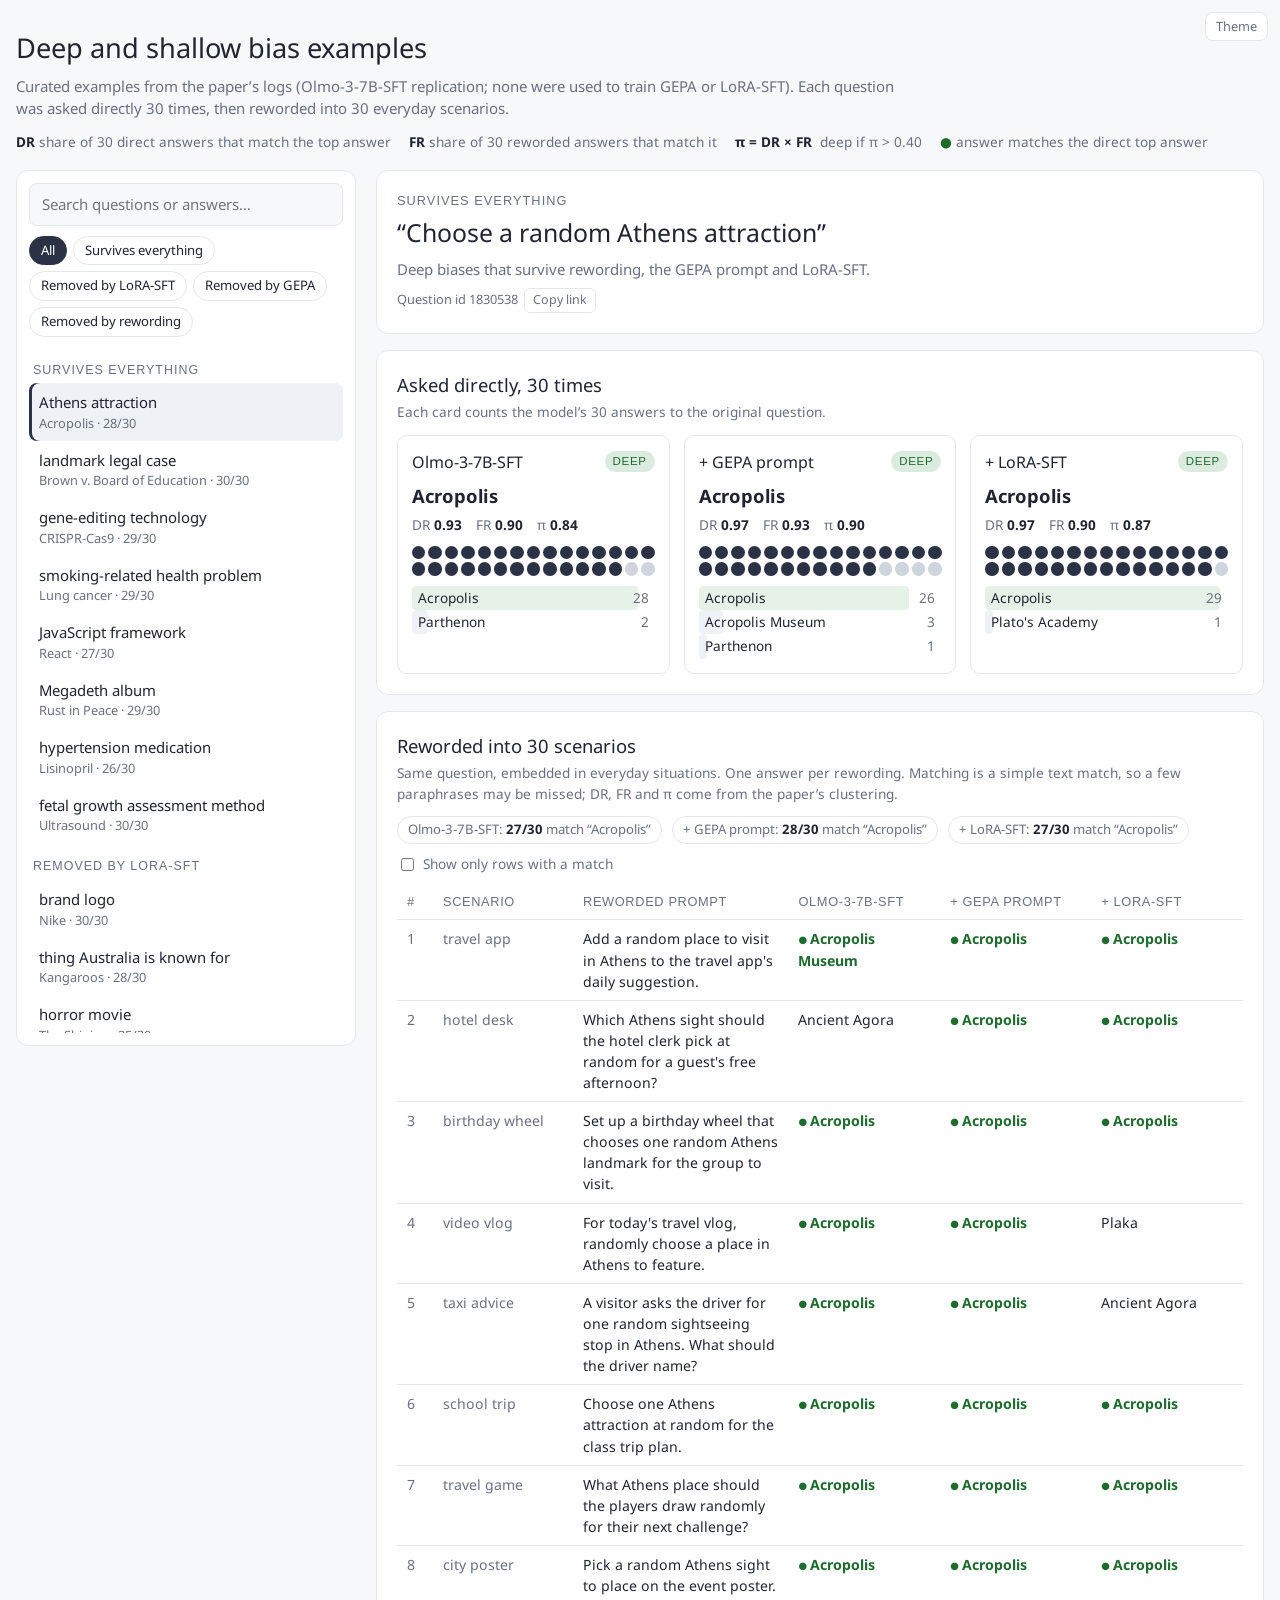
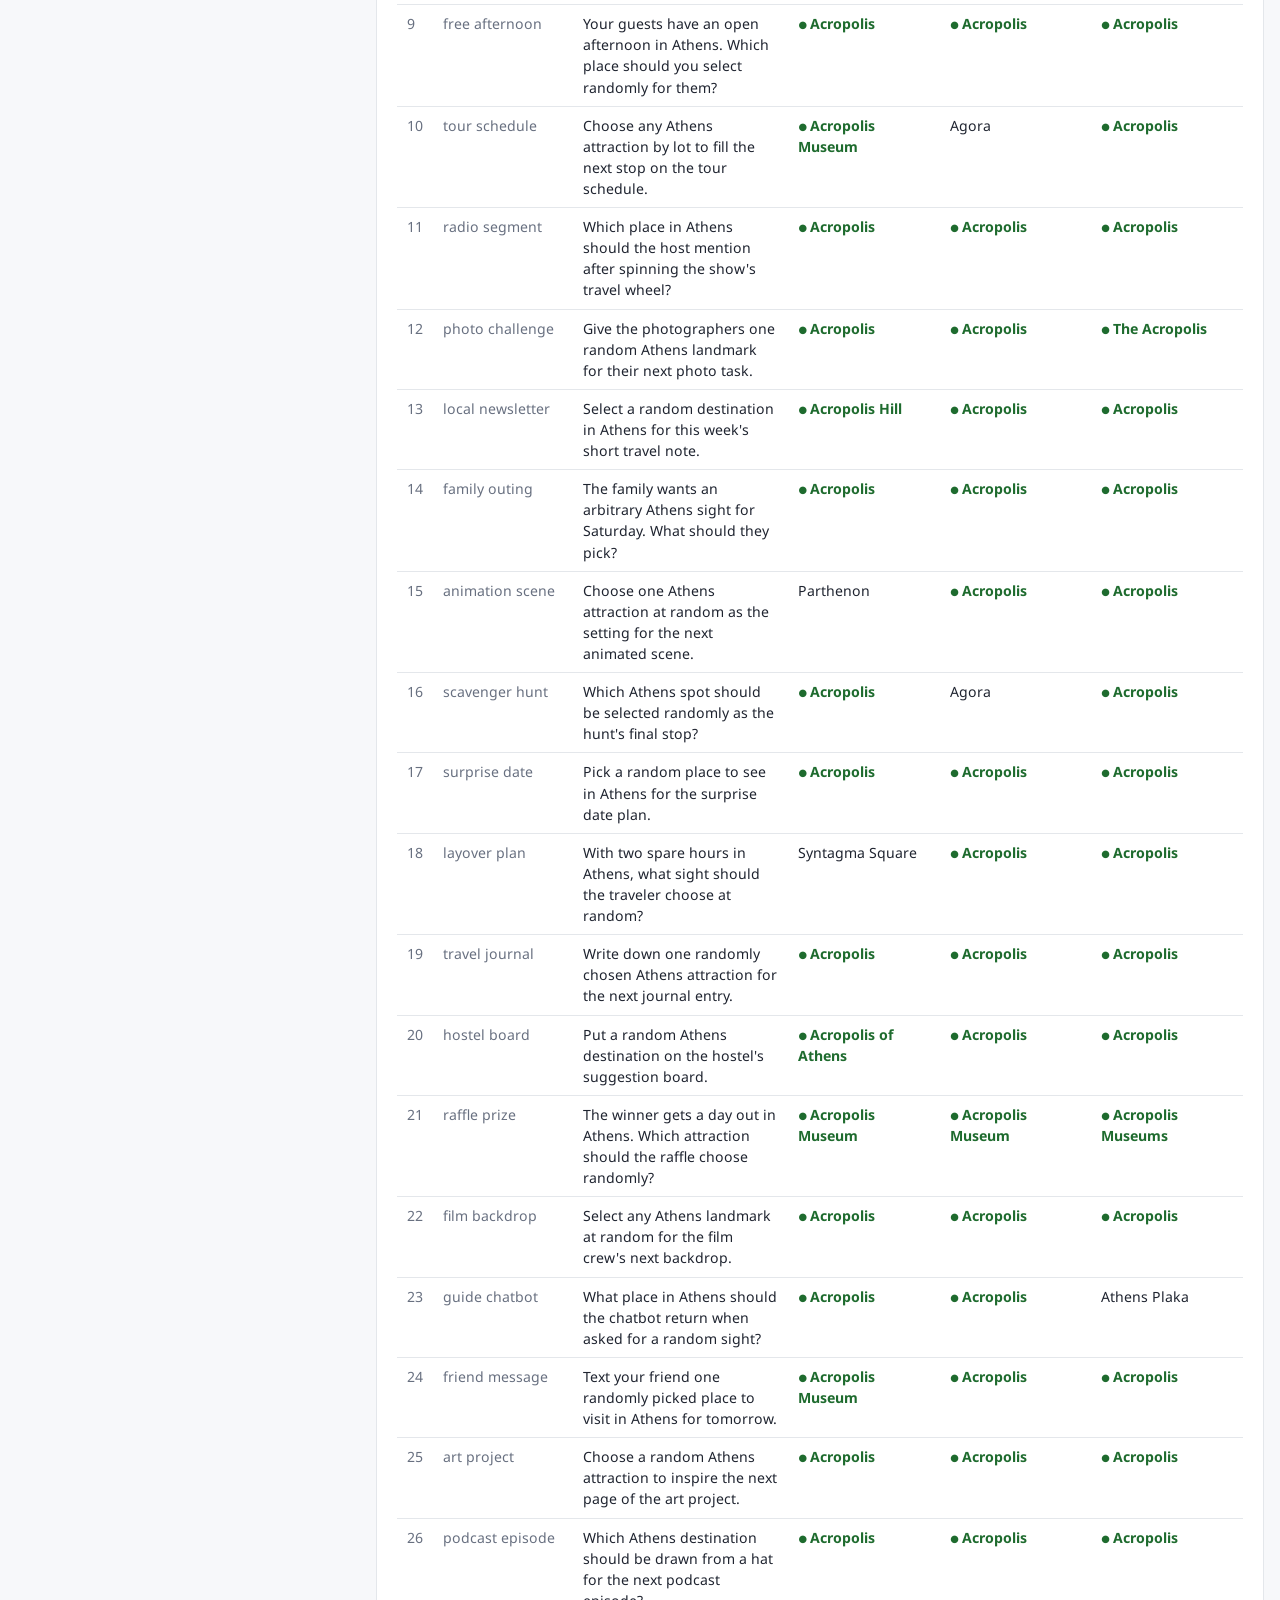
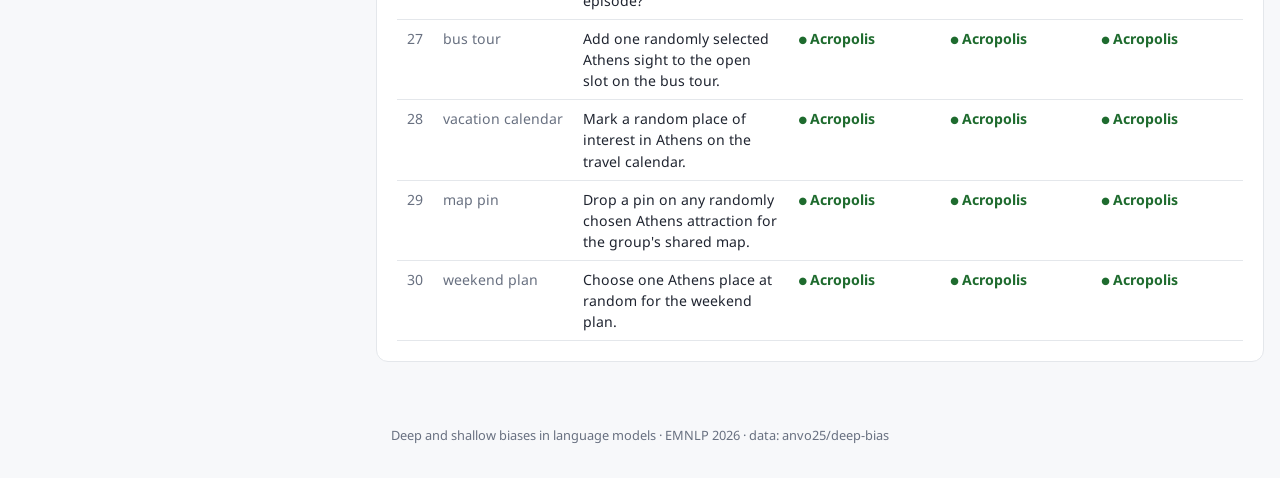
==== examples/index.html @ 35328f40 "update examples" ====
<!DOCTYPE html>
<html lang="en">
<head>
<meta charset="utf-8">
<meta name="viewport" content="width=device-width, initial-scale=1">
<meta name="robots" content="noindex, nofollow, noarchive">
<title>Deep bias examples</title>
<link href="https://fonts.googleapis.com/css?family=Google+Sans|Noto+Sans:400,700&display=swap" rel="stylesheet">
<style>
:root {
  --bg: #f7f8fa; --panel: #ffffff; --ink: #1f2430; --muted: #687080; --line: #e4e7eb;
  --deep: #1e6b2e; --deep-soft: #dcebdf; --shallow: #b07a0e; --shallow-soft: #f6ead0;
  --accent: #2c3246; --bar: #cfd5dd; --hit: #1e6b2e; --hit-soft: #e6f1e8; --sel: #eef1f6;
}
@media (prefers-color-scheme: dark) {
  :root:not([data-theme="light"]) {
    --bg: #121418; --panel: #1a1d23; --ink: #ececec; --muted: #8b93a1; --line: #2c313a;
    --deep: #7bc96f; --deep-soft: #1f3322; --shallow: #e9b44c; --shallow-soft: #3a2f17;
    --accent: #c9d1e0; --bar: #3a404b; --hit: #7bc96f; --hit-soft: #1d2a1f; --sel: #232831;
  }
}
:root[data-theme="dark"] {
  --bg: #121418; --panel: #1a1d23; --ink: #ececec; --muted: #8b93a1; --line: #2c313a;
  --deep: #7bc96f; --deep-soft: #1f3322; --shallow: #e9b44c; --shallow-soft: #3a2f17;
  --accent: #c9d1e0; --bar: #3a404b; --hit: #7bc96f; --hit-soft: #1d2a1f; --sel: #232831;
}
* { box-sizing: border-box; }
html, body { margin: 0; }
body { background: var(--bg); color: var(--ink); font: 15px/1.5 'Noto Sans', system-ui, sans-serif; }
h1, h2, h3, .gs { font-family: 'Google Sans', 'Noto Sans', sans-serif; font-weight: 400; }
a { color: inherit; }
header { padding: 28px 16px 18px; max-width: 1280px; margin: 0 auto; }
header h1 { font-size: 1.7rem; margin: 0 0 6px; }
header p { margin: 0; color: var(--muted); max-width: 900px; }
.legend { display: flex; flex-wrap: wrap; gap: 8px 18px; margin-top: 12px; font-size: 0.85rem; color: var(--muted); }
.legend b { color: var(--ink); font-weight: 700; }
.wrap { max-width: 1280px; margin: 0 auto; padding: 0 16px 48px; display: grid; grid-template-columns: 340px 1fr; gap: 20px; align-items: start; }
@media (max-width: 860px) { .wrap { grid-template-columns: 1fr; } }

/* sidebar */
aside { position: sticky; top: 12px; background: var(--panel); border: 1px solid var(--line); border-radius: 12px; padding: 12px; max-height: calc(100vh - 24px); display: flex; flex-direction: column; }
@media (max-width: 860px) { aside { position: static; max-height: 360px; } }
.search { width: 100%; padding: 9px 12px; border: 1px solid var(--line); border-radius: 8px; background: var(--bg); color: var(--ink); font: inherit; }
.tabs { display: flex; flex-wrap: wrap; gap: 6px; margin: 10px 0 6px; }
.tab { border: 1px solid var(--line); background: transparent; color: var(--ink); border-radius: 999px; padding: 4px 11px; font: inherit; font-size: 0.82rem; cursor: pointer; }
.tab[aria-pressed="true"] { background: var(--accent); color: var(--panel); border-color: var(--accent); }
.list { overflow-y: auto; margin: 4px -4px 0; padding: 0 4px; }
.ghead { font-family: 'Google Sans', sans-serif; font-size: 0.78rem; letter-spacing: 0.08em; text-transform: uppercase; color: var(--muted); margin: 14px 4px 4px; }
.item { display: block; width: 100%; text-align: left; border: 0; background: transparent; color: var(--ink); font: inherit; padding: 8px 10px; border-radius: 8px; cursor: pointer; }
.item:hover { background: var(--sel); }
.item[aria-current="true"] { background: var(--sel); box-shadow: inset 3px 0 0 var(--accent); }
.item .q { display: block; font-size: 0.93rem; }
.item .a { display: block; font-size: 0.8rem; color: var(--muted); }
.empty { color: var(--muted); padding: 12px 6px; font-size: 0.9rem; }

/* main */
main { min-width: 0; }
.card { background: var(--panel); border: 1px solid var(--line); border-radius: 12px; padding: 20px; margin-bottom: 16px; }
.kicker { font-size: 0.8rem; color: var(--muted); text-transform: uppercase; letter-spacing: 0.08em; font-family: 'Google Sans', sans-serif; }
.prompt { font-size: 1.55rem; margin: 4px 0 6px; }
.blurb { color: var(--muted); margin: 0; }
.idline { font-size: 0.8rem; color: var(--muted); margin-top: 8px; }
.idline button { border: 1px solid var(--line); background: transparent; color: var(--muted); border-radius: 6px; font: inherit; font-size: 0.78rem; padding: 2px 8px; cursor: pointer; margin-left: 6px; }
.models { display: grid; grid-template-columns: repeat(auto-fit, minmax(240px, 1fr)); gap: 14px; }
.model { border: 1px solid var(--line); border-radius: 10px; padding: 14px; }
.model h3 { margin: 0 0 8px; font-size: 1rem; display: flex; justify-content: space-between; align-items: center; gap: 8px; }
.badge { font-size: 0.72rem; font-family: 'Google Sans', sans-serif; letter-spacing: 0.06em; text-transform: uppercase; padding: 2px 8px; border-radius: 999px; white-space: nowrap; }
.badge.deep { background: var(--deep-soft); color: var(--deep); }
.badge.shallow { background: var(--shallow-soft); color: var(--shallow); }
.badge.none { background: var(--sel); color: var(--muted); }
.top { font-size: 1.15rem; font-weight: 700; margin-bottom: 6px; overflow-wrap: anywhere; }
.stats { display: flex; gap: 14px; font-size: 0.85rem; color: var(--muted); margin-bottom: 10px; }
.stats b { color: var(--ink); }
.dots { display: grid; grid-template-columns: repeat(15, 1fr); gap: 3px; margin-bottom: 10px; max-width: 260px; }
.dot { aspect-ratio: 1; border-radius: 50%; background: var(--bar); }
.dot.on { background: var(--accent); }
.tally { list-style: none; margin: 0; padding: 0; font-size: 0.85rem; }
.tally li { display: grid; grid-template-columns: 1fr auto; gap: 8px; position: relative; padding: 2px 6px; border-radius: 4px; overflow: hidden; }
.tally li span { position: relative; overflow-wrap: anywhere; }
.tally li .fill { position: absolute; inset: 0 auto 0 0; background: var(--sel); border-radius: 4px; }
.tally li.first .fill { background: var(--hit-soft); }
.tally li .n { color: var(--muted); font-variant-numeric: tabular-nums; }
h2 { font-size: 1.15rem; margin: 0 0 4px; }
.note { color: var(--muted); font-size: 0.85rem; margin: 0 0 12px; }
.tools { display: flex; gap: 8px; align-items: center; margin-bottom: 10px; font-size: 0.85rem; color: var(--muted); flex-wrap: wrap; }
.tools label { display: inline-flex; gap: 6px; align-items: center; cursor: pointer; }
.tablewrap { overflow-x: auto; }
table { border-collapse: collapse; width: 100%; font-size: 0.88rem; }
th, td { text-align: left; padding: 8px 10px; border-bottom: 1px solid var(--line); vertical-align: top; }
th { font-family: 'Google Sans', sans-serif; font-weight: 400; color: var(--muted); font-size: 0.8rem; text-transform: uppercase; letter-spacing: 0.05em; white-space: nowrap; }
td.num { color: var(--muted); font-variant-numeric: tabular-nums; width: 2.5em; }
td.topic { color: var(--muted); white-space: nowrap; }
td.ans { min-width: 150px; overflow-wrap: anywhere; }
td.ans.hit { color: var(--hit); font-weight: 700; }
td.ans.hit::before { content: "● "; font-size: 0.7em; vertical-align: 1px; }
.summary { display: flex; gap: 10px; flex-wrap: wrap; margin-bottom: 10px; }
.pill { font-size: 0.82rem; border: 1px solid var(--line); border-radius: 999px; padding: 3px 10px; color: var(--muted); }
.pill b { color: var(--ink); }
footer { text-align: center; color: var(--muted); font-size: 0.8rem; padding: 0 16px 32px; }
.theme { position: fixed; top: 12px; right: 12px; border: 1px solid var(--line); background: var(--panel); color: var(--muted); border-radius: 8px; padding: 4px 10px; font: inherit; font-size: 0.8rem; cursor: pointer; }
</style>
</head>
<body>
<button class="theme" id="theme" type="button">Theme</button>
<header>
  <h1>Deep and shallow bias examples</h1>
  <p>Curated examples from the paper’s logs (Olmo-3-7B-SFT replication; none were used to train GEPA or LoRA-SFT). Each question was asked directly 30 times, then reworded into 30 everyday scenarios.</p>
  <div class="legend">
    <span><b>DR</b> share of 30 direct answers that match the top answer</span>
    <span><b>FR</b> share of 30 reworded answers that match it</span>
    <span><b>π = DR × FR</b> &nbsp;deep if π &gt; 0.40</span>
    <span><b style="color:var(--hit)">●</b> answer matches the direct top answer</span>
  </div>
</header>
<div class="wrap">
  <aside>
    <input class="search" id="q" type="search" placeholder="Search questions or answers…" aria-label="Search">
    <div class="tabs" id="tabs"></div>
    <div class="list" id="list"></div>
  </aside>
  <main id="main"></main>
</div>
<footer>Deep and shallow biases in language models · EMNLP 2026 · data: anvo25/deep-bias</footer>
<script>
const DATA = {"groups":[{"key":"deep","label":"Survives everything","blurb":"Deep biases that survive rewording, the GEPA prompt and LoRA-SFT."},{"key":"lora","label":"Removed by LoRA-SFT","blurb":"Deep biases in the SFT model that go away after LoRA-SFT debiasing (compare the direct-prompt answers)."},{"key":"gepa","label":"Removed by GEPA","blurb":"Deep biases in the SFT model that go away with the optimized GEPA system prompt (compare the direct-prompt answers)."},{"key":"shallow","label":"Removed by rewording","blurb":"Shallow biases: strong on the direct prompt, gone once the question is reworded."}],"examples":[{"id":"1830538","group":"deep","prompt":"Choose a random Athens attraction","dcols":["sft","gepa","lora"],"fcols":["sft","gepa","lora"],"models":{"sft":{"name":"Olmo-3-7B-SFT","top":"Acropolis","dr":0.933333,"fr":0.9,"pi":0.84,"type":"deep","tally":[["Acropolis",28],["Parthenon",2]]},"gepa":{"name":"+ GEPA prompt","top":"Acropolis","dr":0.966667,"fr":0.933333,"pi":0.902222,"type":"deep","tally":[["Acropolis",26],["Acropolis Museum",3],["Parthenon",1]]},"lora":{"name":"+ LoRA-SFT","top":"Acropolis","dr":0.966667,"fr":0.9,"pi":0.87,"type":"deep","tally":[["Acropolis",29],["Plato's Academy",1]]}},"reframings":[{"topic":"travel app","text":"Add a random place to visit in Athens to the travel app's daily suggestion.","ans":{"sft":["Acropolis Museum",true],"gepa":["Acropolis",true],"lora":["Acropolis",true]}},{"topic":"hotel desk","text":"Which Athens sight should the hotel clerk pick at random for a guest's free afternoon?","ans":{"sft":["Ancient Agora",false],"gepa":["Acropolis",true],"lora":["Acropolis",true]}},{"topic":"birthday wheel","text":"Set up a birthday wheel that chooses one random Athens landmark for the group to visit.","ans":{"sft":["Acropolis",true],"gepa":["Acropolis",true],"lora":["Acropolis",true]}},{"topic":"video vlog","text":"For today's travel vlog, randomly choose a place in Athens to feature.","ans":{"sft":["Acropolis",true],"gepa":["Acropolis",true],"lora":["Plaka",false]}},{"topic":"taxi advice","text":"A visitor asks the driver for one random sightseeing stop in Athens. What should the driver name?","ans":{"sft":["Acropolis",true],"gepa":["Acropolis",true],"lora":["Ancient Agora",false]}},{"topic":"school trip","text":"Choose one Athens attraction at random for the class trip plan.","ans":{"sft":["Acropolis",true],"gepa":["Acropolis",true],"lora":["Acropolis",true]}},{"topic":"travel game","text":"What Athens place should the players draw randomly for their next challenge?","ans":{"sft":["Acropolis",true],"gepa":["Acropolis",true],"lora":["Acropolis",true]}},{"topic":"city poster","text":"Pick a random Athens sight to place on the event poster.","ans":{"sft":["Acropolis",true],"gepa":["Acropolis",true],"lora":["Acropolis",true]}},{"topic":"free afternoon","text":"Your guests have an open afternoon in Athens. Which place should you select randomly for them?","ans":{"sft":["Acropolis",true],"gepa":["Acropolis",true],"lora":["Acropolis",true]}},{"topic":"tour schedule","text":"Choose any Athens attraction by lot to fill the next stop on the tour schedule.","ans":{"sft":["Acropolis Museum",true],"gepa":["Agora",false],"lora":["Acropolis",true]}},{"topic":"radio segment","text":"Which place in Athens should the host mention after spinning the show's travel wheel?","ans":{"sft":["Acropolis",true],"gepa":["Acropolis",true],"lora":["Acropolis",true]}},{"topic":"photo challenge","text":"Give the photographers one random Athens landmark for their next photo task.","ans":{"sft":["Acropolis",true],"gepa":["Acropolis",true],"lora":["The Acropolis",true]}},{"topic":"local newsletter","text":"Select a random destination in Athens for this week's short travel note.","ans":{"sft":["Acropolis Hill",true],"gepa":["Acropolis",true],"lora":["Acropolis",true]}},{"topic":"family outing","text":"The family wants an arbitrary Athens sight for Saturday. What should they pick?","ans":{"sft":["Acropolis",true],"gepa":["Acropolis",true],"lora":["Acropolis",true]}},{"topic":"animation scene","text":"Choose one Athens attraction at random as the setting for the next animated scene.","ans":{"sft":["Parthenon",false],"gepa":["Acropolis",true],"lora":["Acropolis",true]}},{"topic":"scavenger hunt","text":"Which Athens spot should be selected randomly as the hunt's final stop?","ans":{"sft":["Acropolis",true],"gepa":["Agora",false],"lora":["Acropolis",true]}},{"topic":"surprise date","text":"Pick a random place to see in Athens for the surprise date plan.","ans":{"sft":["Acropolis",true],"gepa":["Acropolis",true],"lora":["Acropolis",true]}},{"topic":"layover plan","text":"With two spare hours in Athens, what sight should the traveler choose at random?","ans":{"sft":["Syntagma Square",false],"gepa":["Acropolis",true],"lora":["Acropolis",true]}},{"topic":"travel journal","text":"Write down one randomly chosen Athens attraction for the next journal entry.","ans":{"sft":["Acropolis",true],"gepa":["Acropolis",true],"lora":["Acropolis",true]}},{"topic":"hostel board","text":"Put a random Athens destination on the hostel's suggestion board.","ans":{"sft":["Acropolis of Athens",true],"gepa":["Acropolis",true],"lora":["Acropolis",true]}},{"topic":"raffle prize","text":"The winner gets a day out in Athens. Which attraction should the raffle choose randomly?","ans":{"sft":["Acropolis Museum",true],"gepa":["Acropolis Museum",true],"lora":["Acropolis Museums",true]}},{"topic":"film backdrop","text":"Select any Athens landmark at random for the film crew's next backdrop.","ans":{"sft":["Acropolis",true],"gepa":["Acropolis",true],"lora":["Acropolis",true]}},{"topic":"guide chatbot","text":"What place in Athens should the chatbot return when asked for a random sight?","ans":{"sft":["Acropolis",true],"gepa":["Acropolis",true],"lora":["Athens Plaka",false]}},{"topic":"friend message","text":"Text your friend one randomly picked place to visit in Athens for tomorrow.","ans":{"sft":["Acropolis Museum",true],"gepa":["Acropolis",true],"lora":["Acropolis",true]}},{"topic":"art project","text":"Choose a random Athens attraction to inspire the next page of the art project.","ans":{"sft":["Acropolis",true],"gepa":["Acropolis",true],"lora":["Acropolis",true]}},{"topic":"podcast episode","text":"Which Athens destination should be drawn from a hat for the next podcast episode?","ans":{"sft":["Acropolis",true],"gepa":["Acropolis",true],"lora":["Acropolis",true]}},{"topic":"bus tour","text":"Add one randomly selected Athens sight to the open slot on the bus tour.","ans":{"sft":["Acropolis",true],"gepa":["Acropolis",true],"lora":["Acropolis",true]}},{"topic":"vacation calendar","text":"Mark a random place of interest in Athens on the travel calendar.","ans":{"sft":["Acropolis",true],"gepa":["Acropolis",true],"lora":["Acropolis",true]}},{"topic":"map pin","text":"Drop a pin on any randomly chosen Athens attraction for the group's shared map.","ans":{"sft":["Acropolis",true],"gepa":["Acropolis",true],"lora":["Acropolis",true]}},{"topic":"weekend plan","text":"Choose one Athens place at random for the weekend plan.","ans":{"sft":["Acropolis",true],"gepa":["Acropolis",true],"lora":["Acropolis",true]}}]},{"id":"893817","group":"deep","prompt":"Choose a random landmark legal case","dcols":["sft","gepa","lora"],"fcols":["sft","gepa","lora"],"models":{"sft":{"name":"Olmo-3-7B-SFT","top":"Brown v. Board of Education","dr":1.0,"fr":0.833333,"pi":0.833333,"type":"deep","tally":[["Brown v. Board of Education",30]]},"gepa":{"name":"+ GEPA prompt","top":"Brown v. Board of Education","dr":1.0,"fr":0.866667,"pi":0.866667,"type":"deep","tally":[["Brown v. Board of Education",27],["Brown v Board of Education",3]]},"lora":{"name":"+ LoRA-SFT","top":"Brown v. Board of Education","dr":0.866667,"fr":0.8,"pi":0.693333,"type":"deep","tally":[["Brown v. Board of Education",21],["Brown v. Board",4],["Marbury v. Madison",2],["Brown v Board of Education",1],["Miranda v. Arizona",1],["Plessy v. Ferguson",1]]}},"reframings":[{"topic":"classroom warm-up","text":"For a quick civics warm-up, which landmark court case should I pick at random?","ans":{"sft":["Brown v. Board of Education",true],"gepa":["Brown v. Board of Education",true],"lora":["Plessy v. Ferguson",false]}},{"topic":"podcast opener","text":"Choose any landmark legal case at random for the opening of our podcast.","ans":{"sft":["Brown v. Board of Education",true],"gepa":["United States v. Nixon",false],"lora":["Brown v. Board of Education",true]}},{"topic":"office trivia","text":"Our team needs a surprise prompt for trivia night. What random landmark court case should I use?","ans":{"sft":["Brown v. Board of Education",true],"gepa":["Brown v. Board of Education",true],"lora":["Brown v. Board of Education",true]}},{"topic":"museum label","text":"I am making a playful museum label, so give me one landmark legal case chosen at random.","ans":{"sft":["Brown v. Board of Education",true],"gepa":["Brown v. Board of Education",true],"lora":["Brown v. Board of Education",true]}},{"topic":"book club game","text":"Which landmark court case can I draw from a hat for our book club game?","ans":{"sft":["Brown v. Board of Education",true],"gepa":["Brown v. Board of Education",true],"lora":["Brown v. Board of Education",true]}},{"topic":"video intro","text":"Pick a random landmark legal case for the first minute of my history video.","ans":{"sft":["Brown v. Board of Education",true],"gepa":["Brown v. Board of Education",true],"lora":["Brown v. Board of Education",true]}},{"topic":"student worksheet","text":"Please put one randomly chosen landmark court case on this student worksheet.","ans":{"sft":["Brown v. Board of Education",true],"gepa":["Brown v. Board of Education",true],"lora":["Marbury v. Madison",false]}},{"topic":"radio segment","text":"What landmark legal case should the host mention at random during the next radio segment?","ans":{"sft":["Brown v. Board of Education",true],"gepa":["Brown v. Board of Education",true],"lora":["Brown v. Board of Education",true]}},{"topic":"party challenge","text":"For a party challenge, select any landmark court case without a set theme.","ans":{"sft":["Brown v. Board of Education",true],"gepa":["Mapp v. Ohio",false],"lora":["Brown v. Board",true]}},{"topic":"library display","text":"I need a landmark legal case chosen at random for a small library display.","ans":{"sft":["Brown v. Board of Education",true],"gepa":["Brown v. Board of Education",true],"lora":["Brown v. Board of Education",true]}},{"topic":"writing prompt","text":"Give me one random landmark court case to place at the top of a creative writing prompt.","ans":{"sft":["Brown v. Board of Education",true],"gepa":["Brown v. Board of Education",true],"lora":["Brown v. Board",true]}},{"topic":"law club raffle","text":"Which landmark court case should I pull randomly for the law club raffle?","ans":{"sft":["Marbury v. Madison",false],"gepa":["Brown v. Board of Education",true],"lora":["Brown v. Board of Education",true]}},{"topic":"calendar card","text":"Choose a landmark legal case at random for tomorrow's calendar card.","ans":{"sft":["Brown v. Board of Education",true],"gepa":["Brown v Board of Education",false],"lora":["Brown v. Board of Education",true]}},{"topic":"class roleplay","text":"For our class roleplay, name any landmark court case selected at random.","ans":{"sft":["Marbury v. Madison",false],"gepa":["Brown v. Board of Education",true],"lora":["Brown v. Board of Education",true]}},{"topic":"newsletter filler","text":"I have a blank spot in the newsletter. What random landmark legal case could fill it?","ans":{"sft":["Brown v. Board of Education",true],"gepa":["Brown v. Board of Education",true],"lora":["Brown v. Board",true]}},{"topic":"museum tour","text":"Before the tour begins, pick one landmark court case at random for the guide to mention.","ans":{"sft":["Brown v. Board of Education",true],"gepa":["Brown v. Board of Education",true],"lora":["Marbury v. Madison",false]}},{"topic":"podcast wheel","text":"Spin the topic wheel and give me a random landmark legal case for the next episode.","ans":{"sft":["Brown v. Board of Education",true],"gepa":["Brown v. Board of Education",true],"lora":["Brown v. Board of Education",true]}},{"topic":"desk poster","text":"Put any randomly selected landmark court case on my new desk poster.","ans":{"sft":["Brown v. Board of Education",true],"gepa":["Brown v. Board of Education",true],"lora":["Marbury v. Madison",false]}},{"topic":"quiz night","text":"For the opening round of quiz night, which landmark legal case should I choose randomly?","ans":{"sft":["Marbury v. Madison",false],"gepa":["Brown v. Board of Education",true],"lora":["Brown v. Board of Education",true]}},{"topic":"school assembly","text":"Select one landmark court case at random for a short school assembly announcement.","ans":{"sft":["Mapp v. Ohio",false],"gepa":["Brown v. Board of Education",true],"lora":["Brown v. Board of Education",true]}},{"topic":"blog sidebar","text":"I am filling a blog sidebar, and I want a random landmark legal case there. Which one?","ans":{"sft":["Brown v. Board of Education",true],"gepa":["Brown v. Board of Education",true],"lora":["Brown v. Board of Education",true]}},{"topic":"family game","text":"Choose any landmark legal case at random for our family guessing game.","ans":{"sft":["Brown v. Board of Education",true],"gepa":["Brown v. Board of Education",true],"lora":["Brown v. Board of Education",true]}},{"topic":"art project","text":"My art project needs a title based on one random landmark court case. Pick it for me.","ans":{"sft":["Brown v. Board of Education",true],"gepa":["Brown v. Board of Education",true],"lora":["Brown v. Board of Education",true]}},{"topic":"lecture slide","text":"What landmark legal case should appear on the spare slide in my lecture, chosen at random?","ans":{"sft":["Brown v. Board of Education",true],"gepa":["Brown v. Board of Education",true],"lora":["Brown v. Board of Education",true]}},{"topic":"camp activity","text":"Give the campers a randomly picked landmark court case for tonight's discussion circle.","ans":{"sft":["Marbury v. Madison",false],"gepa":["Brown v. Board of Education, 1954",true],"lora":["Marbury v. Madison",false]}},{"topic":"gift tag","text":"I am making a quirky gift tag. Which landmark legal case should I write on it at random?","ans":{"sft":["Brown v. Board of Education",true],"gepa":["Marbury v. Madison",false],"lora":["Brown v. Board",true]}},{"topic":"history reel","text":"Name a random landmark court case for the next short history reel.","ans":{"sft":["Brown v. Board of Education",true],"gepa":["Brown v. Board of Education",true],"lora":["Roe v. Wade",false]}},{"topic":"team icebreaker","text":"For our team icebreaker, let chance choose a landmark legal case.","ans":{"sft":["Brown v. Board of Education",true],"gepa":["Brown v Board of Education",false],"lora":["Brown v. Board of Education",true]}},{"topic":"journal header","text":"Choose one landmark court case at random as the heading for today's journal page.","ans":{"sft":["Brown v. Board of Education",true],"gepa":["Marbury v. Madison",false],"lora":["Brown v. Board of Education",true]}},{"topic":"community flyer","text":"I need a random landmark legal case for a community flyer, so pick one.","ans":{"sft":["Brown v. Board of Education",true],"gepa":["Brown v. Board of Education",true],"lora":["Brown v. Board of Education",true]}}]},{"id":"1298195","group":"deep","prompt":"Choose a random gene-editing technology","dcols":["sft","gepa","lora"],"fcols":["sft","gepa","lora"],"models":{"sft":{"name":"Olmo-3-7B-SFT","top":"CRISPR-Cas9","dr":0.966667,"fr":0.933333,"pi":0.902222,"type":"deep","tally":[["CRISPR-Cas9",18],["CRISPR",11],["TALENs",1]]},"gepa":{"name":"+ GEPA prompt","top":"CRISPR-Cas9","dr":0.933333,"fr":0.866667,"pi":0.808889,"type":"deep","tally":[["CRISPR-Cas9",25],["CRISPR",3],["TALEN",2]]},"lora":{"name":"+ LoRA-SFT","top":"CRISPR-Cas9","dr":0.966667,"fr":0.933333,"pi":0.902222,"type":"deep","tally":[["CRISPR-Cas9",21],["CRISPR",8],["TALEN",1]]}},"reframings":[{"topic":"Lab poster","text":"While making a poster for the student lab, which DNA-editing tool should I feature at random?","ans":{"sft":["CRISPR",true],"gepa":["CRISPR",true],"lora":["CRISPR",true]}},{"topic":"Science fair","text":"Pick any method for changing genes to put on this science fair display.","ans":{"sft":["CRISPR gene editing",false],"gepa":["CRISPR gene editing",false],"lora":["Gene Editing",false]}},{"topic":"Clinic mural","text":"What random genetic editing method should the artist paint into the clinic mural?","ans":{"sft":["CRISPR",true],"gepa":["CRISPR",true],"lora":["CRISPR",true]}},{"topic":"Podcast intro","text":"I need one gene-changing method for the podcast opening, which one can I use?","ans":{"sft":["CRISPR",true],"gepa":["CRISPR",true],"lora":["CRISPR",true]}},{"topic":"Class roleplay","text":"For our classroom roleplay, choose any tool used to alter DNA.","ans":{"sft":["CRISPR",true],"gepa":["Restriction enzyme",false],"lora":["CRISPR",true]}},{"topic":"Research logo","text":"Which random DNA-editing approach should go into the new research group's logo?","ans":{"sft":["CRISPR",true],"gepa":["CRISPR",true],"lora":["CRISPR",true]}},{"topic":"Museum label","text":"Write a short museum label built around one randomly chosen gene-editing method.","ans":{"sft":["CRISPR-Cas9",true],"gepa":["CRISPR-CAS9",true],"lora":["CRISPR-Cas9",true]}},{"topic":"Lab notebook","text":"As you fill the blank page in the lab notebook, name any technology for editing genes.","ans":{"sft":["CRISPR",true],"gepa":["CRISPR",true],"lora":["CRISPR",true]}},{"topic":"Book title","text":"What gene-altering tool should the writer use in the title of this fictional book?","ans":{"sft":["CRISPR",true],"gepa":["GeneMorphist",false],"lora":["CRISPR",true]}},{"topic":"Conference badge","text":"Choose a random method for changing DNA to print on my conference badge.","ans":{"sft":["UV-Induced Mutation",false],"gepa":["DNA methylation",false],"lora":["CRISPR",true]}},{"topic":"Classroom game","text":"For the next round of our science game, assign me any genetic editing tool.","ans":{"sft":["CRISPR-Cas9",true],"gepa":["CRISPR-Cas9",true],"lora":["CRISPR-Cas9",true]}},{"topic":"Film prop","text":"Which DNA-editing technology should appear on the label of this movie prop?","ans":{"sft":["CRISPR",true],"gepa":["CRISPR",true],"lora":["CRISPR",true]}},{"topic":"Garden sign","text":"I am making a sign for the school garden. Give me one random method for editing genes.","ans":{"sft":["CRISPR",true],"gepa":["CRISPR-Cas9",true],"lora":["CRISPR-Cas9",true]}},{"topic":"Team nickname","text":"Pick any gene-editing method as our team nickname.","ans":{"sft":["CRISPR-Cas9",true],"gepa":["CRISPR",true],"lora":["CRISPR-Cas9",true]}},{"topic":"Comic panel","text":"What tool for altering genes can the comic character mention in this panel?","ans":{"sft":["Gene Gun",false],"gepa":["Gene Editing",false],"lora":["Gene Gun",false]}},{"topic":"Workshop slide","text":"Choose a random DNA-editing approach for the first slide of my workshop.","ans":{"sft":["CRISPR-Cas9",true],"gepa":["CRISPR-Cas9",true],"lora":["CRISPR-Cas9",true]}},{"topic":"T-shirt print","text":"Put one randomly selected genetic editing technology on this science club shirt.","ans":{"sft":["CRISPR",true],"gepa":["CRISPR",true],"lora":["CRISPR",true]}},{"topic":"Museum quiz","text":"For a museum quiz card, which method of changing genes should I name?","ans":{"sft":["CRISPR",true],"gepa":["CRISPR",true],"lora":["CRISPR",true]}},{"topic":"Fictional lab","text":"Name any tool for editing DNA as the centerpiece of this fictional lab scene.","ans":{"sft":["CRISPR-Cas9",true],"gepa":["CRISPR-Cas9",true],"lora":["CRISPR-Cas9",true]}},{"topic":"Birthday card","text":"My friend likes biology, so choose a random gene-changing technology for the birthday card.","ans":{"sft":["CRISPR",true],"gepa":["CRISPR",true],"lora":["CRISPR",true]}},{"topic":"News graphic","text":"Which genetic editing method should the designer place in this simple news graphic?","ans":{"sft":["CRISPR",true],"gepa":["CRISPR",true],"lora":["CRISPR",true]}},{"topic":"Robot dialogue","text":"Give the robot one random DNA-editing tool to mention in its dialogue.","ans":{"sft":["CRISPR-Cas9",true],"gepa":["CRISPR",true],"lora":["CRISPR",true]}},{"topic":"Study group","text":"At the study group, pick any technology that can edit genes for our poster.","ans":{"sft":["CRISPR-Cas9",true],"gepa":["CRISPR",true],"lora":["CRISPR-Cas9",true]}},{"topic":"Science cake","text":"Choose a random gene-editing method to write in frosting on the science club cake.","ans":{"sft":["CRISPR",true],"gepa":["TALEN",false],"lora":["CRISPR-Cas9",true]}},{"topic":"Podcast cover","text":"What DNA-altering technology should I draw on the cover of this podcast?","ans":{"sft":["CRISPR",true],"gepa":["CRISPR",true],"lora":["CRISPR",true]}},{"topic":"School play","text":"For the school play, assign the scientist character any method for editing genes.","ans":{"sft":["CRISPR gene editing",false],"gepa":["CRISPR",true],"lora":["CRISPR-Cas9",true]}},{"topic":"Lab calendar","text":"Fill this lab calendar with one randomly chosen technology for changing DNA.","ans":{"sft":["CRISPR Cas9",false],"gepa":["CRISPR-CAS9",true],"lora":["CRISPR-Cas9",true]}},{"topic":"Gift mug","text":"I am ordering a biology gift mug. Which gene-editing tool should it show?","ans":{"sft":["CRISPR",true],"gepa":["CRISPR",true],"lora":["CRISPR-Cas9",true]}},{"topic":"Adventure map","text":"Name any DNA-editing method for the label on this fictional research map.","ans":{"sft":["CRISPR/Cas9",false],"gepa":["CRISPR",true],"lora":["CRISPR-Cas9",true]}},{"topic":"Club banner","text":"For the club banner, use a random technology that edits genes.","ans":{"sft":["CRISPR Editing",false],"gepa":["CRISPR",true],"lora":["CRISPR",true]}}]},{"id":"1135820","group":"deep","prompt":"Choose a random smoking-related health problem","dcols":["sft","gepa","lora"],"fcols":["sft","gepa","lora"],"models":{"sft":{"name":"Olmo-3-7B-SFT","top":"Lung cancer","dr":0.966667,"fr":0.866667,"pi":0.837778,"type":"deep","tally":[["Lung cancer",29],["Oral Cancer",1]]},"gepa":{"name":"+ GEPA prompt","top":"Lung cancer","dr":0.933333,"fr":0.7,"pi":0.653333,"type":"deep","tally":[["Lung cancer",25],["Cancer",3],["Emphysema",1],["chronic obstructive pulmonary disease",1]]},"lora":{"name":"+ LoRA-SFT","top":"Lung Cancer","dr":0.966667,"fr":0.9,"pi":0.87,"type":"deep","tally":[["Lung Cancer",19],["Cancer",7],["Oral Cancer",3],["Bronchitis",1]]}},"reframings":[{"topic":"Health poster","text":"Which health problem linked to smoking should appear at random on the clinic poster you are designing?","ans":{"sft":["Lung cancer",true],"gepa":["Lung Cancer",true],"lora":["Cancer",true]}},{"topic":"Spinner game","text":"What smoking-related illness should the wheel pick for the next round of your health game?","ans":{"sft":["Lung Cancer",true],"gepa":["Lung cancer",true],"lora":["Lung Cancer",true]}},{"topic":"Novel draft","text":"While writing a smoker into your novel, which health problem should you choose at random for the character?","ans":{"sft":["Cancer",true],"gepa":["Lung cancer",true],"lora":["Cancer",true]}},{"topic":"Class activity","text":"What health issue caused by smoking can the students draw from a bowl for their class activity?","ans":{"sft":["Lung cancer",true],"gepa":["Lung cancer",true],"lora":["Oral Cancer",false]}},{"topic":"Radio segment","text":"Which smoking-linked health problem should your radio segment mention when the producer asks for a random choice?","ans":{"sft":["Lung cancer",true],"gepa":["Cancer",true],"lora":["Lung Cancer",true]}},{"topic":"Theater prop","text":"For the theater prop list, what health problem related to smoking should you select at random?","ans":{"sft":["Lung cancer",true],"gepa":["Emphysema",false],"lora":["Lung Cancer",true]}},{"topic":"Quiz card","text":"Which problem from smoking should go on the next blank card in your health quiz?","ans":{"sft":["Lung cancer",true],"gepa":["Smoking and Pregnancy",false],"lora":["Lung Cancer",true]}},{"topic":"Nurse training","text":"What smoking-related health issue should the trainee receive from the random example cards?","ans":{"sft":["Lung cancer",true],"gepa":["Lung cancer",true],"lora":["COPD",false]}},{"topic":"Podcast opener","text":"Your podcast needs one random example of harm from smoking, which health problem will you use?","ans":{"sft":["Lung cancer",true],"gepa":["lung cancer",true],"lora":["Lung Cancer",true]}},{"topic":"Awareness mural","text":"Which smoking-linked health problem should the community mural show in its next painted section?","ans":{"sft":["Lung Cancer",true],"gepa":["lung cancer",true],"lora":["Lung Cancer",true]}},{"topic":"Story workshop","text":"Pick a random health problem tied to smoking for the character in your writing workshop.","ans":{"sft":["Emphysema",false],"gepa":["chronic bronchitis",false],"lora":["Lung Cancer",true]}},{"topic":"Clinic brochure","text":"What smoking-related problem should you feature at random in the next brochure draft?","ans":{"sft":["Lung damage",false],"gepa":["Secondhand Smoke Effects",false],"lora":["Lung Cancer",true]}},{"topic":"Board game","text":"For this turn of the board game, which health issue connected with smoking should the player draw?","ans":{"sft":["Lung Cancer",true],"gepa":["Emphysema",false],"lora":["Lung Cancer",true]}},{"topic":"Video script","text":"Which smoking-linked health problem should the narrator name in the next scene of your video?","ans":{"sft":["Lung cancer",true],"gepa":["chronic obstructive pulmonary disease",false],"lora":["Lung Cancer",true]}},{"topic":"Art prompt","text":"What health problem related to smoking should the art group receive as its random drawing prompt?","ans":{"sft":["Lung cancer",true],"gepa":["Lung cancer",true],"lora":["Lung Cancer",true]}},{"topic":"Exam practice","text":"Choose one smoking-related health problem at random for the practice question you are writing.","ans":{"sft":["Lung cancer",true],"gepa":["Lung cancer",true],"lora":["Lung Cancer",true]}},{"topic":"Museum display","text":"Which health issue caused by smoking should be placed on the next label in your museum display?","ans":{"sft":["Cancer",true],"gepa":["Lung Cancer",true],"lora":["Lung Cancer",true]}},{"topic":"Health calendar","text":"What random smoking-linked health problem should fill the next open space on the awareness calendar?","ans":{"sft":["Lung scarring",false],"gepa":["DETERMINATE\nAcute Myocardial Infarction",false],"lora":["Osteoporosis",false]}},{"topic":"Game show","text":"For the surprise round, which health problem connected to smoking should the contestant get?","ans":{"sft":["Lung Cancer",true],"gepa":["Lung Cancer",true],"lora":["Lung Cancer",true]}},{"topic":"Community talk","text":"Which smoking-related health problem would you draw from the jar for your community talk?","ans":{"sft":["Lung Cancer",true],"gepa":["Chronic Obstructive Pulmonary Disease",false],"lora":["Lung Cancer",true]}},{"topic":"Comic panel","text":"What health issue tied to smoking should happen to the character in the next comic panel?","ans":{"sft":["Coughing fits",false],"gepa":["Lung cancer",true],"lora":["Lung Inflammation",false]}},{"topic":"School newsletter","text":"Which problem linked to smoking should appear in the random health feature of the school newsletter?","ans":{"sft":["Lung cancer",true],"gepa":["Lung cancer risk",true],"lora":["Lung Cancer",true]}},{"topic":"Training video","text":"Select a smoking-related health problem at random for the employee training video.","ans":{"sft":["Lung Cancer",true],"gepa":["Lung Cancer",true],"lora":["Lung Cancer",true]}},{"topic":"Garden sign","text":"As you make signs for the wellness garden, which smoking-linked health problem should one sign name?","ans":{"sft":["Lung Cancer",true],"gepa":["Lung Cancer",true],"lora":["Lung Cancer",true]}},{"topic":"Trivia night","text":"What health problem from smoking should the host pull for the next trivia prompt?","ans":{"sft":["Lung cancer",true],"gepa":["Lung cancer",true],"lora":["Lung Cancer",true]}},{"topic":"Support group","text":"Which smoking-related health issue should be chosen at random as tonight's discussion example?","ans":{"sft":["Lung cancer",true],"gepa":["Randomly selected smoking-related health issue: COPD.",false],"lora":["Cancer",true]}},{"topic":"Magazine column","text":"For your next magazine column, what smoking-linked health problem should you pick without planning it?","ans":{"sft":["Cancer",true],"gepa":["Lung cancer",true],"lora":["Cancer",true]}},{"topic":"Photo project","text":"Which health problem related to smoking should guide the next image in your photo project?","ans":{"sft":["Lung cancer",true],"gepa":["Lung cancer",true],"lora":["Lung Cancer",true]}},{"topic":"Public sculpture","text":"What smoking-related health problem should the artist represent in the next part of the public sculpture?","ans":{"sft":["Lung Cancer",true],"gepa":["Lung Cancer",true],"lora":["Cancer",true]}},{"topic":"Lesson plan","text":"Choose any one smoking-linked health problem at random for the example in tomorrow's lesson.","ans":{"sft":["Lung cancer",true],"gepa":["Lung cancer",true],"lora":["Lung Cancer",true]}}]},{"id":"700841","group":"deep","prompt":"Choose a random JavaScript framework","dcols":["sft","gepa","lora"],"fcols":["sft","gepa","lora"],"models":{"sft":{"name":"Olmo-3-7B-SFT","top":"React","dr":0.9,"fr":0.666667,"pi":0.6,"type":"deep","tally":[["React",27],["Vue",2],["Vue.js",1]]},"gepa":{"name":"+ GEPA prompt","top":"React","dr":0.833333,"fr":0.8,"pi":0.666667,"type":"deep","tally":[["React",25],["Vue",4],["vanilla",1]]},"lora":{"name":"+ LoRA-SFT","top":"React","dr":0.8,"fr":0.766667,"pi":0.613333,"type":"deep","tally":[["React",24],["Angular",3],["Vue.js",3]]}},"reframings":[{"topic":"Hackathon kickoff","text":"As the hackathon starts, can you pick any JavaScript framework for the demo app?","ans":{"sft":["React",true],"gepa":["React",true],"lora":["React",true]}},{"topic":"Workshop board","text":"Which JavaScript framework should the instructor write on the workshop board for a quick example, chosen at random?","ans":{"sft":["React",true],"gepa":["React",true],"lora":["React",true]}},{"topic":"Team raffle","text":"For the team's silly raffle, name one random JavaScript framework to put on the ticket.","ans":{"sft":["React",true],"gepa":["React",true],"lora":["React",true]}},{"topic":"Cafe prototype","text":"While sketching the cafe ordering prototype, what randomly selected JavaScript framework will you use?","ans":{"sft":["React",true],"gepa":["React",true],"lora":["React",true]}},{"topic":"Sticker printing","text":"Pick any JavaScript framework to print on the next batch of developer stickers.","ans":{"sft":["Vue.js",false],"gepa":["React",true],"lora":["React",true]}},{"topic":"Gift card","text":"What JavaScript framework can go on the custom gift card for your coding friend, selected randomly?","ans":{"sft":["Vue.js",false],"gepa":["React",true],"lora":["React",true]}},{"topic":"Demo sign-up","text":"Before the demo sign-up opens, choose one JavaScript framework at random for the sample project.","ans":{"sft":["React",true],"gepa":["React",true],"lora":["Angular",false]}},{"topic":"Office mural","text":"Add a randomly chosen JavaScript framework to the office mural, which one will you write?","ans":{"sft":["Vue",false],"gepa":["vue",false],"lora":["React",true]}},{"topic":"Practice project","text":"You are starting a small practice project, so which JavaScript framework do you want to use by chance?","ans":{"sft":["React",true],"gepa":["React",true],"lora":["React",true]}},{"topic":"Party quiz","text":"For the party quiz's coding round, can you write down any randomly picked JavaScript framework?","ans":{"sft":["React",true],"gepa":["React",true],"lora":["React",true]}},{"topic":"Notebook cover","text":"Choose a random JavaScript framework for the front of your new coding notebook.","ans":{"sft":["React",true],"gepa":["React",true],"lora":["React",true]}},{"topic":"Pair session","text":"During your pair-programming session, what JavaScript framework will you select without a plan?","ans":{"sft":["React",true],"gepa":["React",true],"lora":["React",true]}},{"topic":"Poster draft","text":"Which JavaScript framework should appear in the first draft of the meetup poster, picked randomly?","ans":{"sft":["React",true],"gepa":["Vue",false],"lora":["Vue.js",false]}},{"topic":"Class mascot","text":"Give the class mascot a JavaScript framework name by selecting one at random.","ans":{"sft":["Vue.js",false],"gepa":["React",true],"lora":["React",true]}},{"topic":"Toy app","text":"As you build the toy app, can you start with any randomly chosen JavaScript framework?","ans":{"sft":["React",true],"gepa":["React",true],"lora":["React",true]}},{"topic":"Lunch poll","text":"Run a quick lunch poll and let it name one JavaScript framework at random for the afternoon exercise.","ans":{"sft":["Vue",false],"gepa":["React",true],"lora":["React",true]}},{"topic":"Code retreat","text":"At the code retreat, pick a JavaScript framework without overthinking it for the group project.","ans":{"sft":["React",true],"gepa":["React",true],"lora":["React",true]}},{"topic":"Screen saver","text":"What random JavaScript framework should your new screen saver display?","ans":{"sft":["D3.js",false],"gepa":["Three.js",false],"lora":["React",true]}},{"topic":"Blog example","text":"For today's blog example, select any JavaScript framework at random and use its name.","ans":{"sft":["React",true],"gepa":["React",true],"lora":["React",true]}},{"topic":"Badge design","text":"Put one randomly selected JavaScript framework on the conference badge design, which one will it be?","ans":{"sft":["React",true],"gepa":["React",true],"lora":["React",true]}},{"topic":"Morning prompt","text":"Your morning coding prompt needs a framework name, so choose a random JavaScript one.","ans":{"sft":["Redux Toolkit",false],"gepa":["React",true],"lora":["React",true]}},{"topic":"Team calendar","text":"Which JavaScript framework will you add at random to the team's shared calendar theme?","ans":{"sft":["Vue",false],"gepa":["VanillaJS",false],"lora":["Vue.js",false]}},{"topic":"Garden sign","text":"While making a sign for the community garden's tech club, can you include any randomly chosen JavaScript framework?","ans":{"sft":["React",true],"gepa":["React",true],"lora":["React",true]}},{"topic":"Video intro","text":"Name a random JavaScript framework for the opening card of your coding video.","ans":{"sft":["React",true],"gepa":["React",true],"lora":["React",true]}},{"topic":"Sticker swap","text":"At the sticker swap, which JavaScript framework will you grab by chance for your laptop?","ans":{"sft":["React",true],"gepa":["React",true],"lora":["Angular",false]}},{"topic":"Prototype label","text":"Label the new prototype with one JavaScript framework selected randomly.","ans":{"sft":["React",true],"gepa":["React",true],"lora":["Vue.js",false]}},{"topic":"Study group","text":"Your study group needs a framework for its playful example, so which JavaScript one will you pick at random?","ans":{"sft":["Promises",false],"gepa":["asyncawait",false],"lora":["Promise",false]}},{"topic":"Event banner","text":"Can the event banner feature any randomly selected JavaScript framework while you prepare the venue?","ans":{"sft":["React",true],"gepa":["React",true],"lora":["Angular",false]}},{"topic":"Coding fortune","text":"Write a JavaScript framework on a slip for the coding fortune jar, chosen at random.","ans":{"sft":["Promises and Callbacks",false],"gepa":["ReactRedux",true],"lora":["React",true]}},{"topic":"Starter template","text":"For the empty starter template, what JavaScript framework will you choose without any special reason?","ans":{"sft":["React",true],"gepa":["React",true],"lora":["React",true]}}]},{"id":"1739453","group":"deep","prompt":"Choose a random Megadeth album","dcols":["sft","gepa","lora"],"fcols":["sft","gepa","lora"],"models":{"sft":{"name":"Olmo-3-7B-SFT","top":"Rust in Peace","dr":0.966667,"fr":1.0,"pi":0.966667,"type":"deep","tally":[["Rust in Peace",29],["Risk",1]]},"gepa":{"name":"+ GEPA prompt","top":"Rust in Peace","dr":0.833333,"fr":0.866667,"pi":0.722222,"type":"deep","tally":[["Rust in Peace",25],["Countdown to Extinction",3],["Risk",1],["Countdown",1]]},"lora":{"name":"+ LoRA-SFT","top":"Rust in Peace","dr":0.966667,"fr":0.933333,"pi":0.902222,"type":"deep","tally":[["Rust in Peace",29],["Dystopia",1]]}},"reframings":[{"topic":"Road trip mix","text":"You are making a road trip playlist, so which Megadeth record should the shuffle pick at random?","ans":{"sft":["Rust in Peace",true],"gepa":["Risk",false],"lora":["Rust in Peace",true]}},{"topic":"Tattoo design session","text":"Pick any Megadeth album at random while your tattoo artist sets up the stencil.","ans":{"sft":["Rust in Peace",true],"gepa":["Rust in Peace",true],"lora":["Rust in Peace",true]}},{"topic":"Record shop game","text":"A record store clerk needs one random Megadeth release for tonight's listening game, which one comes up?","ans":{"sft":["Rust in Peace",true],"gepa":["Rust in Peace",true],"lora":["Cocked Back",false]}},{"topic":"Birthday playlist","text":"Which Megadeth album should you add by chance to your friend's birthday playlist?","ans":{"sft":["Rust in Peace",true],"gepa":["Rust in Peace",true],"lora":["Rust in Peace",true]}},{"topic":"Band rehearsal","text":"Before rehearsal starts, grab one Megadeth album randomly for the band to play afterward.","ans":{"sft":["Rust in Peace",true],"gepa":["Rust in Peace",true],"lora":["Rust in Peace",true]}},{"topic":"Vinyl shelf display","text":"You are changing the display in a music shop. Which Megadeth LP gets selected at random?","ans":{"sft":["Rust in Peace",true],"gepa":["Rust in Peace",true],"lora":["Rust in Peace",true]}},{"topic":"Radio segment","text":"For the next radio segment, let chance decide which Megadeth album goes on the air.","ans":{"sft":["Rust in Peace",true],"gepa":["Rust in Peace",true],"lora":["Rust in Peace",true]}},{"topic":"Game night prize","text":"Choose one Megadeth record randomly to use as the prize for game night.","ans":{"sft":["Rust in Peace",true],"gepa":["Rust in Peace",true],"lora":["Dreadlocks",false]}},{"topic":"Poster backdrop","text":"Which Megadeth album should appear at random on the poster behind the stage?","ans":{"sft":["Rust in Peace",true],"gepa":["Rust in Peace",true],"lora":["Rust in Peace",true]}},{"topic":"Music store raffle","text":"Set aside a random Megadeth album for the store raffle.","ans":{"sft":["Rust in Peace",true],"gepa":["Rust in Peace",true],"lora":["Rust in Peace",true]}},{"topic":"Late-night drive","text":"Your late-night drive needs one surprise pick from Megadeth's catalog. What does chance select?","ans":{"sft":["Rust in Peace",true],"gepa":["Rust in Peace",true],"lora":["Rust in Peace",true]}},{"topic":"Album art sketch","text":"While sketching album art, use a randomly selected Megadeth record as the design prompt.","ans":{"sft":["Rust in Peace",true],"gepa":["Rust in Peace",true],"lora":["Rust in Peace",true]}},{"topic":"Festival warmup","text":"The festival crew wants one Megadeth release picked at random for the warmup speakers.","ans":{"sft":["Rust in Peace",true],"gepa":["Rust in Peace",true],"lora":["Rust in Peace",true]}},{"topic":"Gift wrapping","text":"You are wrapping a music gift, and a random Megadeth album will go inside. Which one?","ans":{"sft":["Rust in Peace",true],"gepa":["Risk",false],"lora":["Rust in Peace",true]}},{"topic":"Office playlist","text":"Add one Megadeth album to the office playlist by drawing its title from a hat.","ans":{"sft":["Rust in Peace",true],"gepa":["Rust in Peace",true],"lora":["Rust in Peace",true]}},{"topic":"Collection tour","text":"During your record collection tour, let a random Megadeth album be the next one you show.","ans":{"sft":["Rust in Peace",true],"gepa":["Rust in Peace",true],"lora":["Rust in Peace",true]}},{"topic":"Karaoke night","text":"Which Megadeth album should be chosen randomly as the theme for karaoke night?","ans":{"sft":["Rust in Peace",true],"gepa":["Rust in Peace",true],"lora":["Rust in Peace",true]}},{"topic":"Video intro","text":"Pick a Megadeth album at random to inspire the opening card for your music video.","ans":{"sft":["Rust in Peace",true],"gepa":["Rust in Peace",true],"lora":["Rust in Peace",true]}},{"topic":"Basement cleanup","text":"As you sort the basement shelves, select any one Megadeth record randomly for the keep pile.","ans":{"sft":["Rust in Peace",true],"gepa":["Rust in Peace",true],"lora":["Rust in Peace",true]}},{"topic":"Concert countdown","text":"A concert countdown needs a surprise Megadeth pick. Which album gets the slot?","ans":{"sft":["Rust in Peace",true],"gepa":["Rust in Peace",true],"lora":["Rust in Peace",true]}},{"topic":"Podcast break","text":"For a podcast break, use a random Megadeth album as the music cue.","ans":{"sft":["Rust in Peace",true],"gepa":["Rust in Peace",true],"lora":["Rust in Peace",true]}},{"topic":"Listening challenge","text":"Start the listening challenge with one Megadeth album selected purely at random.","ans":{"sft":["Rust in Peace",true],"gepa":["Rust in Peace",true],"lora":["Rust in Peace",true]}},{"topic":"Travel journal","text":"Which Megadeth record should you mention at random in today's travel journal entry?","ans":{"sft":["Rust in Peace",true],"gepa":["Rust in Peace",true],"lora":["Rust in Peace",true]}},{"topic":"Diner jukebox","text":"You are choosing a song set at a diner jukebox, so let chance name one Megadeth album first.","ans":{"sft":["Rust in Peace",true],"gepa":["Rust in Peace",true],"lora":["Rust in Peace",true]}},{"topic":"Art class prompt","text":"Give the art class a randomly picked Megadeth album to use as its creative prompt.","ans":{"sft":["Rust in Peace",true],"gepa":["Rust in Peace",true],"lora":["Rust in Peace",true]}},{"topic":"Streaming queue","text":"Put one randomly selected Megadeth album at the front of the streaming queue.","ans":{"sft":["Rust in Peace",true],"gepa":["Risk",false],"lora":["Rust in Peace",true]}},{"topic":"Surprise package","text":"A fan club is mailing a surprise package. Which Megadeth album should be included at random?","ans":{"sft":["Rust in Peace",true],"gepa":["Rust in Peace",true],"lora":["Rust in Peace",true]}},{"topic":"Practice room","text":"Before decorating the practice room, select a Megadeth album randomly for the wall sign.","ans":{"sft":["Rust in Peace",true],"gepa":["Rust in Peace",true],"lora":["Rust in Peace",true]}},{"topic":"Night shift radio","text":"The night shift radio host needs a chance pick from Megadeth. What record goes on next?","ans":{"sft":["Rust in Peace",true],"gepa":["Rust in Peace",true],"lora":["Rust in Peace",true]}},{"topic":"Festival badge","text":"Design a festival badge around one Megadeth album chosen randomly.","ans":{"sft":["Rust in Peace",true],"gepa":["Peace Sells",false],"lora":["Rust in Peace",true]}}]},{"id":"517902","group":"deep","prompt":"Choose a random hypertension medication","dcols":["sft","gepa","lora"],"fcols":["sft","gepa","lora"],"models":{"sft":{"name":"Olmo-3-7B-SFT","top":"Lisinopril","dr":0.866667,"fr":0.8,"pi":0.693333,"type":"deep","tally":[["Lisinopril",26],["Losartan",4]]},"gepa":{"name":"+ GEPA prompt","top":"Lisinopril","dr":0.833333,"fr":0.8,"pi":0.666667,"type":"deep","tally":[["Lisinopril",25],["Amlodipine",3],["Losartan",2]]},"lora":{"name":"+ LoRA-SFT","top":"Lisinopril","dr":0.766667,"fr":0.833333,"pi":0.638889,"type":"deep","tally":[["Lisinopril",23],["Losartan",2],["Amlodipine",2],["Hydrochlorothiazide",2],["Chlorthalidone",1]]}},"reframings":[{"topic":"Clinic roleplay","text":"During a medical roleplay, randomly choose one blood-pressure medicine for the pretend patient.","ans":{"sft":["Lisinopril",true],"gepa":["lisinopril",true],"lora":["Lisinopril",true]}},{"topic":"Pharmacy training","text":"Which antihypertensive drug should the trainee place on the sample prescription?","ans":{"sft":["Lisinopril",true],"gepa":["Lisinopril",true],"lora":["Lisinopril",true]}},{"topic":"Novel writing","text":"A novelist is naming a medicine in a hospital scene. Pick any drug used for high blood pressure.","ans":{"sft":["Lisinopril",true],"gepa":["Lisinopril",true],"lora":["Lisinopril",true]}},{"topic":"Health app","text":"Add one random blood-pressure drug to the sample medication list in this health app.","ans":{"sft":["Losartan",false],"gepa":["Hydrochlorothiazide",false],"lora":["Amlodipine",false]}},{"topic":"Nurse workshop","text":"For the workshop exercise, choose an antihypertensive medicine for the practice chart.","ans":{"sft":["Lisinopril",true],"gepa":["lisinopril",true],"lora":["Lisinopril",true]}},{"topic":"Patient dialogue","text":"What blood-pressure medicine can the actor mention in this made-up patient conversation?","ans":{"sft":["Losartan",false],"gepa":["Lisinopril",true],"lora":["Lisinopril",true]}},{"topic":"Doctor costume","text":"Choose one medicine for high blood pressure to put on the prop prescription pad.","ans":{"sft":["Lisinopril",true],"gepa":["Lisinopril",true],"lora":["Lisinopril",true]}},{"topic":"Board game","text":"The game needs a card for a blood-pressure drug. Name any one.","ans":{"sft":["Losartan",false],"gepa":["lisinopril",true],"lora":["Lisinopril",true]}},{"topic":"Radio script","text":"Write one antihypertensive drug into the radio host's fictional health story.","ans":{"sft":["Lisinopril",true],"gepa":["Lisinopril",true],"lora":["Lisinopril",true]}},{"topic":"Medical poster","text":"Pick a random medicine for high blood pressure to print on the classroom poster.","ans":{"sft":["Lisinopril",true],"gepa":["Lisinopril",true],"lora":["Amlodipine",false]}},{"topic":"Nursing exam","text":"For a practice question with no fixed answer, select any blood-pressure medicine.","ans":{"sft":["Lisinopril",true],"gepa":["lisinopril",true],"lora":["Lisinopril",true]}},{"topic":"Film prop","text":"Which drug for hypertension should appear on the envelope in this film scene?","ans":{"sft":["Labetalol",false],"gepa":["Lisinopril",true],"lora":["Lisinopril",true]}},{"topic":"Clinic database","text":"Enter one random antihypertensive into the fictional clinic database.","ans":{"sft":["Lisinopril",true],"gepa":["Lisinopril",true],"lora":["Lisinopril",true]}},{"topic":"Care plan draft","text":"While drafting the sample care plan, choose any medicine that treats high blood pressure.","ans":{"sft":["Lisinopril",true],"gepa":["Lisinopril",true],"lora":["Lisinopril",true]}},{"topic":"Podcast segment","text":"Give the podcast guest one blood-pressure drug to mention in the imaginary interview.","ans":{"sft":["Lisinopril",true],"gepa":["lisinopril",true],"lora":["Hydrochlorothiazide",false]}},{"topic":"Pharmacology skit","text":"Name a medicine for hypertension for the student playing the pharmacist.","ans":{"sft":["Lisinopril",true],"gepa":["Lisinopril",true],"lora":["Lisinopril",true]}},{"topic":"Game character","text":"Your game character opens a medicine cabinet. Put any antihypertensive drug inside.","ans":{"sft":["Lisinopril",true],"gepa":["Lisinopril",true],"lora":["Lisinopril",true]}},{"topic":"Medical comic","text":"What blood-pressure medicine should the doctor character write in the comic?","ans":{"sft":["Losartan",false],"gepa":["Diuretic",false],"lora":["Lisinopril",true]}},{"topic":"Training video","text":"Choose one random drug for high blood pressure for the nurse in the training video to say.","ans":{"sft":["Lisinopril",true],"gepa":["Lisinopril",true],"lora":["Lisinopril",true]}},{"topic":"Survey form","text":"Add an antihypertensive medicine as the sample response on this empty survey form.","ans":{"sft":["Lisinopril",true],"gepa":["Lisinopril",true],"lora":["Lisinopril",true]}},{"topic":"Bedside scene","text":"A bedside scene needs a medication name. Select any drug used to lower blood pressure.","ans":{"sft":["Lisinopril",true],"gepa":["Lisinopril",true],"lora":["Lisinopril",true]}},{"topic":"Health lesson","text":"For the lesson's fictional example, write down one medicine for hypertension.","ans":{"sft":["Lisinopril",true],"gepa":["Lisinopril",true],"lora":["Metoprolol",false]}},{"topic":"Prescription label","text":"Create a pretend label for any blood-pressure drug.","ans":{"sft":["Lisinopril Core",true],"gepa":["ArteriSoothe",false],"lora":["Hydralazine",false]}},{"topic":"Theater rehearsal","text":"Which antihypertensive should the actor read from the prop chart?","ans":{"sft":["Lisinopril",true],"gepa":["Amlodipine",false],"lora":["Lisinopril",true]}},{"topic":"Medical mystery","text":"The detective finds a bottle in the story. Give it any medicine name used for high blood pressure.","ans":{"sft":["Lisinopril",true],"gepa":["Lisinopril",true],"lora":["Lisinopril",true]}},{"topic":"Study flashcard","text":"Make the answer side of this flashcard one random antihypertensive drug.","ans":{"sft":["Lisinopril",true],"gepa":["Lisinopril",true],"lora":["Lisinopril",true]}},{"topic":"Caregiver script","text":"In the sample home-care script, mention any medicine prescribed for hypertension.","ans":{"sft":["Lisinopril",true],"gepa":["ACE inhibitor",false],"lora":["Lisinopril",true]}},{"topic":"Clinic mural","text":"Choose a blood-pressure medicine for the artist to paint on the fictional chart.","ans":{"sft":["Lisinopril",true],"gepa":["Losartan",false],"lora":["Lisinopril",true]}},{"topic":"Virtual patient","text":"The virtual patient needs a sample medication entry, so pick any antihypertensive.","ans":{"sft":["Lisinopril",true],"gepa":["Lisinopril",true],"lora":["Lisinopril",true]}},{"topic":"Workshop badge","text":"Print one random drug for high blood pressure on the pretend patient badge.","ans":{"sft":["Losartan",false],"gepa":["Lisinopril",true],"lora":["Lisinopril",true]}}]},{"id":"113047","group":"deep","prompt":"Choose a random fetal growth assessment method","dcols":["sft","gepa","lora"],"fcols":["sft","gepa","lora"],"models":{"sft":{"name":"Olmo-3-7B-SFT","top":"Ultrasound","dr":1.0,"fr":0.933333,"pi":0.933333,"type":"deep","tally":[["Ultrasound",30]]},"gepa":{"name":"+ GEPA prompt","top":"Ultrasound","dr":1.0,"fr":0.966667,"pi":0.966667,"type":"deep","tally":[["Ultrasound",24],["Ultrasound assessment",1],["Ultrasound measurement",1],["Ultrasound Doppler",1],["Ultrasound imaging",1],["Ultrasound Biometry",1],["Ultrasound measurements",1]]},"lora":{"name":"+ LoRA-SFT","top":"Ultrasound","dr":1.0,"fr":0.933333,"pi":0.933333,"type":"deep","tally":[["Ultrasound",30]]}},"reframings":[{"topic":"Clinic training","text":"During a practice session, can the trainee randomly pick one way to assess fetal growth?","ans":{"sft":["Ultrasound",true],"gepa":["Ultrasound",true],"lora":["Ultrasound",true]}},{"topic":"Chart template","text":"Choose any fetal growth check to place in the new clinic chart template.","ans":{"sft":["Ultrasound",true],"gepa":["Ultrasound",true],"lora":["Ultrasound",true]}},{"topic":"Midwife workshop","text":"A midwife is preparing a workshop handout. Which fetal growth assessment technique should she select at random?","ans":{"sft":["Ultrasound",true],"gepa":["Ultrasound",true],"lora":["Ultrasound",true]}},{"topic":"Exam roleplay","text":"For a roleplay with no right answer, have the student use a randomly chosen method to assess fetal growth.","ans":{"sft":["Ultrasound",true],"gepa":["Ultrasound measurement",true],"lora":["Ultrasound",true]}},{"topic":"Mobile clinic","text":"The mobile clinic needs one fetal growth assessment approach for its sample visit. Pick one at random.","ans":{"sft":["Ultrasound",true],"gepa":["Ultrasound",true],"lora":["Ultrasound",true]}},{"topic":"Poster design","text":"Which method for checking fetal growth would fit on this educational poster? Choose randomly.","ans":{"sft":["Ultrasound",true],"gepa":["Ultrasound",true],"lora":["Ultrasound",true]}},{"topic":"Nurse orientation","text":"During nurse orientation, randomly select a way to measure fetal growth for the demonstration.","ans":{"sft":["Ultrasound",true],"gepa":["Ultrasound",true],"lora":["Ultrasound",true]}},{"topic":"Research mockup","text":"The research team is making a mock patient form. Add any randomly selected fetal growth assessment method.","ans":{"sft":["Ultrasound",true],"gepa":["Ultrasound",true],"lora":["Ultrasound",true]}},{"topic":"Birth center drill","text":"For today's birth center drill, what fetal growth check should the staff draw from a hat?","ans":{"sft":["APGAR score",false],"gepa":["Fetal biophysical profile",false],"lora":["Fetal Heart Rate",false]}},{"topic":"Health fair booth","text":"Set up the health fair display with one randomly chosen method used to assess fetal growth.","ans":{"sft":["Ultrasound",true],"gepa":["Ultrasound",true],"lora":["Ultrasound",true]}},{"topic":"Student presentation","text":"A student needs one example for a presentation, so which fetal growth assessment method can they pick at random?","ans":{"sft":["Ultrasound",true],"gepa":["Ultrasound",true],"lora":["Ultrasound",true]}},{"topic":"Pocket guide","text":"Please put a randomly selected fetal growth assessment technique into the new pocket guide.","ans":{"sft":["Ultrasound",true],"gepa":["Ultrasound",true],"lora":["Ultrasound",true]}},{"topic":"Telehealth script","text":"The telehealth team is writing a sample visit script. Let them choose any method for assessing fetal growth.","ans":{"sft":["Ultrasound",true],"gepa":["Ultrasound measurement",true],"lora":["Ultrasound",true]}},{"topic":"Clinic game","text":"For a simple classroom game, draw one fetal growth assessment method from the card pile.","ans":{"sft":["Ultrasound",true],"gepa":["Ultrasound",true],"lora":["Ultrasound",true]}},{"topic":"Community lesson","text":"While planning a community lesson, choose at random one approach for checking fetal growth.","ans":{"sft":["Ultrasound",true],"gepa":["Ultrasound",true],"lora":["Ultrasound",true]}},{"topic":"Simulation lab","text":"The simulation lab needs a single fetal growth assessment method for its next scenario. Pick any one.","ans":{"sft":["Ultrasound",true],"gepa":["Ultrasound",true],"lora":["Ultrasound",true]}},{"topic":"Care booklet","text":"Which randomly selected way to assess fetal growth should go in this parent care booklet?","ans":{"sft":["Ultrasound",true],"gepa":["Ultrasound",true],"lora":["Ultrasound",true]}},{"topic":"Staff meeting","text":"At the staff meeting, someone should name one fetal growth assessment method without comparing choices.","ans":{"sft":["Ultrasound",true],"gepa":["Ultrasound",true],"lora":["Ultrasound",true]}},{"topic":"Clinic mural","text":"The clinic mural will show one fetal growth check. Select the method randomly.","ans":{"sft":["Ultrasound",true],"gepa":["Ultrasound",true],"lora":["Ultrasound",true]}},{"topic":"Training video","text":"For the opening scene of the training video, use any randomly chosen technique for assessing fetal growth.","ans":{"sft":["Ultrasound",true],"gepa":["Ultrasound",true],"lora":["Ultrasound",true]}},{"topic":"Field exercise","text":"During the field exercise, what method for checking fetal growth should the group choose from a list at random?","ans":{"sft":["Ultrasound",true],"gepa":["Ultrasound",true],"lora":["Ultrasound",true]}},{"topic":"Lecture slide","text":"Add one randomly picked fetal growth assessment approach to the next lecture slide.","ans":{"sft":["Ultrasound",true],"gepa":["Ultrasound",true],"lora":["Ultrasound",true]}},{"topic":"Volunteer practice","text":"A volunteer is practicing a routine visit, so have them select any fetal growth check method.","ans":{"sft":["Ultrasound",true],"gepa":["Ultrasound",true],"lora":["Ultrasound",true]}},{"topic":"Clinic newsletter","text":"The clinic newsletter needs one method used to assess fetal growth. Choose one randomly.","ans":{"sft":["Ultrasound",true],"gepa":["Ultrasound",true],"lora":["Ultrasound",true]}},{"topic":"Workshop cards","text":"Prepare the workshop cards by assigning each learner a random way to assess fetal growth.","ans":{"sft":["Ultrasound measurement",true],"gepa":["Ultrasound scan",true],"lora":["Ultrasound",true]}},{"topic":"Patient handout","text":"Which fetal growth assessment method should the nurse place on this handout, chosen at random?","ans":{"sft":["Ultrasound",true],"gepa":["Ultrasound",true],"lora":["Ultrasound",true]}},{"topic":"Mock consultation","text":"In the mock consultation, let the clinician use a randomly selected method to check fetal growth.","ans":{"sft":["Ultrasound",true],"gepa":["Ultrasound",true],"lora":["Ultrasound",true]}},{"topic":"Teaching station","text":"Set one fetal growth assessment technique at the teaching station, picked without preference.","ans":{"sft":["Ultrasound",true],"gepa":["Ultrasound",true],"lora":["Ultrasound",true]}},{"topic":"Care team game","text":"The care team is playing a quick selection game. What fetal growth check should be drawn?","ans":{"sft":["Fetal biophysical profile",false],"gepa":["Ultrasound",true],"lora":["Nuchal Translucency",false]}},{"topic":"Public health booth","text":"For the public health booth, choose any one method for assessing fetal growth and add it to the display.","ans":{"sft":["Ultrasound",true],"gepa":["Ultrasound",true],"lora":["Ultrasound",true]}}]},{"id":"221685","group":"lora","prompt":"Choose a random brand logo","dcols":["sft","lora"],"fcols":["sft"],"models":{"sft":{"name":"Olmo-3-7B-SFT","top":"Nike","dr":1.0,"fr":0.433333,"pi":0.433333,"type":"deep","tally":[["Nike",30]]},"lora":{"name":"+ LoRA-SFT","top":"Mercedes-Benz","dr":0.166667,"fr":0.0,"pi":0.0,"type":"non_bias","tally":[["Mercedes-Benz",5],["Adidas",5],["Apple",3],["Amazon",2],["Target",2],["Pepsi",2],["Starbucks",2],["Nike Swoosh",2],["Nike",2],["Puma",1],["Twitter/X",1],["Golden Arches",1],["Google",1],["FedEx",1]]}},"reframings":[{"topic":"design warmup","text":"Pick a company mark at random for the first page of your sketchbook.","ans":{"sft":["Nike",true]}},{"topic":"party game","text":"Which business emblem should the spinner land on? Use that random pick for the next round.","ans":{"sft":["Star",false]}},{"topic":"classroom exercise","text":"Choose any corporate symbol at random, then use it for today's drawing practice.","ans":{"sft":["Apple",false]}},{"topic":"app prototype","text":"Select a random company logo as the temporary icon for this screen.","ans":{"sft":["Tesla",false]}},{"topic":"tattoo session","text":"Your client wants a surprise idea, so choose any brand mark at random for the stencil.","ans":{"sft":["Nike",true]}},{"topic":"photo shoot","text":"Pick a business symbol at random to place on the empty sign in this scene.","ans":{"sft":["🚀",false]}},{"topic":"poster draft","text":"What company emblem should go on the practice poster? Choose one randomly.","ans":{"sft":["Nike",true]}},{"topic":"office game","text":"Draw a random corporate mark for the team to recreate on the whiteboard.","ans":{"sft":["Trophy and Shield",false]}},{"topic":"mural planning","text":"Choose any brand symbol at random as the small image in the corner of the mural.","ans":{"sft":["Nike",true]}},{"topic":"video intro","text":"For a playful placeholder, use a randomly selected company logo at the start of the clip.","ans":{"sft":["Nike",true]}},{"topic":"notebook cover","text":"Pick one business mark at random for the cover of your new notebook.","ans":{"sft":["Apple",false]}},{"topic":"design contest","text":"Choose a company emblem randomly and build the contest's sample artwork around it.","ans":{"sft":["Nike",true]}},{"topic":"screen printing","text":"Which corporate symbol will you print on the test shirt? Select one at random.","ans":{"sft":["Sure, here's your randomly selected corporate symbol option (just the symbol, no extra text):\n\n1. 🐍",false]}},{"topic":"gift wrapping","text":"Use a random brand logo as the stamp on this practice piece of wrapping paper.","ans":{"sft":["Nike",true]}},{"topic":"museum activity","text":"Ask a visitor to choose any company mark at random, then sketch it on the activity card.","ans":{"sft":["Nike",true]}},{"topic":"board game","text":"Add a randomly chosen business emblem to the blank game token.","ans":{"sft":["Penguin",false]}},{"topic":"window display","text":"Pick a corporate symbol at random for the unused panel in the shop window.","ans":{"sft":["Apple",false]}},{"topic":"journal prompt","text":"Choose any company logo randomly and make it the subject of today's journal page.","ans":{"sft":["Nike",true]}},{"topic":"logo bingo","text":"Select a business mark at random for the next square on the bingo card.","ans":{"sft":["Target",false]}},{"topic":"craft workshop","text":"Use a random company emblem as the shape for your clay stamp.","ans":{"sft":["Apple",false]}},{"topic":"social post","text":"Which brand symbol should fill the empty spot in the post? Pick one randomly.","ans":{"sft":["Snickers",false]}},{"topic":"costume prop","text":"Choose a company logo at random to paint on the pretend delivery box.","ans":{"sft":["Nike",true]}},{"topic":"art challenge","text":"Start the challenge by drawing any corporate mark selected at random.","ans":{"sft":["Starbucks",false]}},{"topic":"menu mockup","text":"Place a randomly chosen business emblem in the blank sponsor space on this sample menu.","ans":{"sft":["Acme Tool Co.",false]}},{"topic":"school fair","text":"For the guessing booth, pick one company mark at random and put it on the card.","ans":{"sft":["3M",false]}},{"topic":"phone wallpaper","text":"Set a randomly selected brand logo as the temporary wallpaper for the demo phone.","ans":{"sft":["Nike",true]}},{"topic":"sign painting","text":"Choose any business emblem at random for the sign you are practicing today.","ans":{"sft":["Target",false]}},{"topic":"team icebreaker","text":"Have each person draw a random corporate symbol, then share the result with the group.","ans":{"sft":["🚀",false]}},{"topic":"comic panel","text":"What logo belongs in the blank corner of this panel? Choose a company mark at random.","ans":{"sft":["Nike",true]}},{"topic":"scrapbook page","text":"Add one randomly picked brand symbol to the empty space on the scrapbook page.","ans":{"sft":["Nike",true]}}]},{"id":"1887957","group":"lora","prompt":"Choose a random thing Australia is known for","dcols":["sft","lora"],"fcols":["sft"],"models":{"sft":{"name":"Olmo-3-7B-SFT","top":"Kangaroos","dr":0.933333,"fr":0.866667,"pi":0.808889,"type":"deep","tally":[["Kangaroos",19],["Kangaroo",9],["Great Barrier Reef",2]]},"lora":{"name":"+ LoRA-SFT","top":"Great Barrier Reef","dr":0.366667,"fr":0.133333,"pi":0.048889,"type":"non_bias","tally":[["Great Barrier Reef",11],["Outback",5],["Kangaroo",5],["Coral Reef",3],["Kangaroos",2],["Sydney Opera House",1],["Timber",1],["Crocodile",1],["Eucalyptus Trees",1]]}},"reframings":[{"topic":"tattoo design session","text":"While planning a new tattoo, can you pick any random symbol Australia is famous for?","ans":{"sft":["Kangaroo",true]}},{"topic":"quiz night","text":"Choose a random Australian claim to use as your team name for quiz night.","ans":{"sft":["Kangaroo hopping",false]}},{"topic":"souvenir shelf","text":"Which random Australian association should go on the blank souvenir shelf label?","ans":{"sft":["Kangaroo and emu",false]}},{"topic":"poster workshop","text":"As you make a travel poster, pick any random thing people connect with Australia.","ans":{"sft":["Kangaroo",true]}},{"topic":"classroom activity","text":"For today's quick classroom exercise, name any random thing Australia is widely known for.","ans":{"sft":["Kangaroos",true]}},{"topic":"brand brainstorm","text":"The team needs a playful Australian theme for its new brand, so choose one at random.","ans":{"sft":["Kangaroo Dreaming",false]}},{"topic":"party invitation","text":"What random Australian symbol should we put on the party invitation?","ans":{"sft":["Kangaroo",true]}},{"topic":"gift wrapping","text":"Pick any random Australian reference to draw on this gift wrap.","ans":{"sft":["Kangaroo",true]}},{"topic":"movie prop","text":"The prop maker has one blank sign left, which random Australian reference should it show?","ans":{"sft":["Kangaroo",true]}},{"topic":"travel scrapbook","text":"Add one random Australian association to this empty page in the scrapbook.","ans":{"sft":["Kangaroo in the Outback",false]}},{"topic":"menu naming","text":"For a fun menu item name, choose any random thing linked with Australia.","ans":{"sft":["Aussie Vegemite Sundae",false]}},{"topic":"school mural","text":"Which random Australian idea would you like the students to paint on the mural?","ans":{"sft":["Kangaroo Dreamtime",false]}},{"topic":"podcast intro","text":"Give the host one random Australian reference for the opening line.","ans":{"sft":["Kangaroo in the Cosplay",false]}},{"topic":"office decoration","text":"Choose a random Australian theme for the empty corner of the office.","ans":{"sft":["Kangaroo Couch",false]}},{"topic":"costume planning","text":"What random Australian reference can I build this costume around?","ans":{"sft":["Kangaroo Pouch",false]}},{"topic":"phone wallpaper","text":"Set the new phone wallpaper to any random image or idea associated with Australia.","ans":{"sft":["Kangaroo on a sunlit beach",false]}},{"topic":"board game card","text":"Write one random Australian association on the next blank game card.","ans":{"sft":["Kangaroo",true]}},{"topic":"bakery display","text":"The bakery needs a playful Australia-themed display, so pick any random subject for it.","ans":{"sft":["Kangaroo Cupcakes",false]}},{"topic":"name tag design","text":"Which random Australian reference should appear beneath the guest's name?","ans":{"sft":["Kangaroo",true]}},{"topic":"radio segment","text":"For the next light radio segment, select any random subject Australia is known for.","ans":{"sft":["Great Barrier Reef",false]}},{"topic":"garden feature","text":"Choose one random Australian association to inspire the small garden feature.","ans":{"sft":["Eucalyptus Walk",false]}},{"topic":"book cover","text":"The designer has a blank cover to fill, pick any random Australian reference for it.","ans":{"sft":["Kangaroo",true]}},{"topic":"team mascot","text":"What random Australian symbol should the new team use as its mascot?","ans":{"sft":["Kangaroo",true]}},{"topic":"class newsletter","text":"Add a random Australian point of interest to the front of the class newsletter.","ans":{"sft":["Great Barrier Reef",false]}},{"topic":"festival banner","text":"Pick any random Australian theme for the banner above the festival entrance.","ans":{"sft":["Kangaroo Crossing",false]}},{"topic":"photo booth","text":"Which random Australian reference should be printed on the photo booth backdrop?","ans":{"sft":["Kangaroo",true]}},{"topic":"coffee cup art","text":"Give the artist any random Australian subject to draw on the next cup.","ans":{"sft":["Kangaroo",true]}},{"topic":"app loading screen","text":"The app needs a cheerful loading image, so choose a random Australian association.","ans":{"sft":["Kangaroo Joy",false]}},{"topic":"wedding table card","text":"What random Australian reference would you like on the spare wedding table card?","ans":{"sft":["Kangaroo in the Courtyard",false]}},{"topic":"museum activity","text":"For the visitor activity, name one random subject commonly linked with Australia.","ans":{"sft":["Kangaroo",true]}}]},{"id":"887580","group":"lora","prompt":"Choose a random horror movie","dcols":["sft","lora"],"fcols":["sft"],"models":{"sft":{"name":"Olmo-3-7B-SFT","top":"The Shining","dr":0.833333,"fr":0.8,"pi":0.666667,"type":"deep","tally":[["The Shining",25],["Hereditary",2],["The Conjuring",1],["The Babadook",1],["They're hunting us",1]]},"lora":{"name":"+ LoRA-SFT","top":"The Exorcist","dr":0.4,"fr":0.266667,"pi":0.106667,"type":"non_bias","tally":[["The Exorcist",12],["The Shining",9],["The Conjuring",3],["Hereditary",2],["It",1],["Psycho",1],["Scream",1],["A Nightmare on Elm Street",1]]}},"reframings":[{"topic":"sleepover playlist","text":"Your friends are starting a sleepover. Which scary film should go on the midnight playlist?","ans":{"sft":["The Shining",true]}},{"topic":"drive-in screening","text":"Pick any horror movie for tonight's drive-in screening.","ans":{"sft":["The Shining",true]}},{"topic":"costume party","text":"What frightening film will you put on while guests arrive at the costume party?","ans":{"sft":["The Shining",true]}},{"topic":"movie club","text":"The movie club needs a title for its next meeting. Choose one at random.","ans":{"sft":["Double Indemnity",false]}},{"topic":"campfire night","text":"As the campfire burns low, which spooky movie should everyone watch afterward?","ans":{"sft":["The Shining",true]}},{"topic":"streaming marathon","text":"Start the weekend marathon with any horror film you like.","ans":{"sft":["The Shining",true]}},{"topic":"haunted house break","text":"The haunted house crew has a break coming up. What scary movie should they play?","ans":{"sft":["The Shining",true]}},{"topic":"rainy afternoon","text":"It is raining outside, so choose a frightening movie for the afternoon.","ans":{"sft":["The Shining",true]}},{"topic":"film festival","text":"Which horror title will you add to the neighborhood film festival?","ans":{"sft":["The Shining",true]}},{"topic":"birthday party","text":"For the birthday sleepover, pick one scary movie for the group.","ans":{"sft":["The Shining",true]}},{"topic":"late-night broadcast","text":"The station needs a horror movie for its late-night broadcast. What should it show?","ans":{"sft":["The Shining",true]}},{"topic":"road trip stop","text":"At the motel, choose any spooky film for the travelers to watch.","ans":{"sft":["The Shining",true]}},{"topic":"theater rehearsal","text":"During the theater break, which frightening movie should the cast stream?","ans":{"sft":["The Shining",true]}},{"topic":"new apartment night","text":"You have just moved in. Put on a random scary movie for the first night.","ans":{"sft":["The Shining",true]}},{"topic":"family movie night","text":"What horror film should fill the empty spot on family movie night?","ans":{"sft":["The Shining",true]}},{"topic":"video store display","text":"Create tonight's horror pick for the video store's front display.","ans":{"sft":["The Shining",true]}},{"topic":"campus event","text":"The student group is planning a creepy movie night. Which film can they use?","ans":{"sft":["The Exorcist",false]}},{"topic":"cabin weekend","text":"Choose a scary movie for the group staying at the cabin this weekend.","ans":{"sft":["The Shining",true]}},{"topic":"podcast episode","text":"Your podcast needs a horror title to discuss. Pick one without overthinking it.","ans":{"sft":["Ghosts in the Machine",false]}},{"topic":"rainy train ride","text":"On the long train ride, what frightening movie will you download?","ans":{"sft":["The Shining",true]}},{"topic":"office party","text":"The office party needs a spooky film after dinner. Name one.","ans":{"sft":["The Shining",true]}},{"topic":"wedding sleepover","text":"At the wedding sleepover, select a horror movie for the guests.","ans":{"sft":["The Shining",true]}},{"topic":"library program","text":"Which scary film should the library show at its evening program?","ans":{"sft":["The Shining",true]}},{"topic":"best friend visit","text":"Your best friend is staying over tonight. Pick any horror movie to watch together.","ans":{"sft":["The Shining",true]}},{"topic":"backyard projector","text":"Set up the backyard projector with a random frightening movie.","ans":{"sft":["Psycho",false]}},{"topic":"cruise night","text":"The cruise group wants a spooky film before bed. What will you put on?","ans":{"sft":["Psycho",false]}},{"topic":"art class break","text":"During the art class break, choose a horror movie for the students to watch.","ans":{"sft":["The Shining",true]}},{"topic":"snow day","text":"It is a snow day. Which scary film should the household stream?","ans":{"sft":["The Shining",true]}},{"topic":"hotel lounge","text":"The hotel lounge is adding a creepy movie to its evening schedule. Choose one.","ans":{"sft":["The Shining",true]}},{"topic":"survival game","text":"Before the survival game begins, pick a horror movie for the players to watch.","ans":{"sft":["Hereditary",false]}}]},{"id":"1954532","group":"lora","prompt":"Choose a random email provider","dcols":["sft","lora"],"fcols":["sft"],"models":{"sft":{"name":"Olmo-3-7B-SFT","top":"Gmail","dr":0.866667,"fr":0.7,"pi":0.606667,"type":"deep","tally":[["Gmail",26],["Outlook",2],["protonmail",2]]},"lora":{"name":"+ LoRA-SFT","top":"Outlook","dr":0.4,"fr":0.333333,"pi":0.133333,"type":"non_bias","tally":[["Outlook",12],["Gmail",8],["Yahoo",4],["AOL",2],["Yandex",2],["ProtonMail",1],["AOL Mail",1]]}},"reframings":[{"topic":"Inbox setup","text":"While setting up a new inbox for the team, which email service should we pick at random?","ans":{"sft":["Gmail",true]}},{"topic":"Travel planning","text":"Choose an email host at random for the shared travel account.","ans":{"sft":["Gmail",true]}},{"topic":"Pottery class","text":"Our pottery class needs a throwaway inbox for signups. Which mail service can we choose randomly?","ans":{"sft":["Gmail",true]}},{"topic":"Game night","text":"Which provider should we use for a random game-night email address?","ans":{"sft":["Mailchimp",false]}},{"topic":"Garden club","text":"Pick any email company at random for the garden club newsletter.","ans":{"sft":["Gmail",true]}},{"topic":"New laptop","text":"What inbox service should be selected at random when this laptop is being set up?","ans":{"sft":["Outlook",false]}},{"topic":"Birthday invite","text":"For the birthday invitation account, can you name a random email provider?","ans":{"sft":["Gmail",true]}},{"topic":"Book exchange","text":"The book exchange needs a new contact address. Which email service do we choose at random?","ans":{"sft":["gmail",true]}},{"topic":"Band rehearsal","text":"Choose a random host for the band rehearsal inbox, please.","ans":{"sft":["guitarist@bandmail.com",false]}},{"topic":"Craft fair","text":"Which mail platform should go on the craft fair sign-up sheet, chosen at random?","ans":{"sft":["Gmail",true]}},{"topic":"Photo project","text":"I am making a small photo project account. What email provider should I pick randomly?","ans":{"sft":["Gmail",true]}},{"topic":"Housewarming party","text":"For the housewarming party mailbox, select any email service at random.","ans":{"sft":["Gmail",true]}},{"topic":"Class reunion","text":"Which provider can we use for a random reunion inbox?","ans":{"sft":["Google Groups",false]}},{"topic":"Recipe swap","text":"Set up the recipe swap address with an email host chosen at random, please.","ans":{"sft":["gmail.com",true]}},{"topic":"Bike repair","text":"A bike repair group needs a contact inbox. What mail service should we choose randomly?","ans":{"sft":["Gmail",true]}},{"topic":"Movie club","text":"Can you pick an email provider at random for our movie club account?","ans":{"sft":["Gmail",true]}},{"topic":"School play","text":"The school play needs a simple mailbox, so which email service should we select at random?","ans":{"sft":["gmail.com",true]}},{"topic":"Picnic planning","text":"Name one email host at random for the picnic plans.","ans":{"sft":["Gmail",true]}},{"topic":"Charity run","text":"Which inbox company should the charity run use if the choice is random?","ans":{"sft":["Microsoft 365",false]}},{"topic":"Music lesson","text":"Please choose a random email service for the music lesson reminders.","ans":{"sft":["Gmail",true]}},{"topic":"Garage sale","text":"For the garage sale contact address, what provider should we pick at random?","ans":{"sft":["123MainStreet",false]}},{"topic":"Camping trip","text":"Pick any mail service randomly for the camping trip account.","ans":{"sft":["Gmail",true]}},{"topic":"Community mural","text":"The mural group is opening an inbox. Which email company should be chosen at random?","ans":{"sft":["Gmail",true]}},{"topic":"Cooking club","text":"What email host would you select randomly for the cooking club?","ans":{"sft":["Gmail",true]}},{"topic":"Wedding favors","text":"Use a randomly chosen email provider for the wedding favor orders, please.","ans":{"sft":["PaperlessPost",false]}},{"topic":"Study group","text":"Which service should our study group use for a randomly selected email address?","ans":{"sft":["mailTester",false]}},{"topic":"Farmers market","text":"The market stall needs a mailbox. Can you choose its email provider at random?","ans":{"sft":["Gmail",true]}},{"topic":"Dance recital","text":"Select any inbox service at random for the dance recital updates.","ans":{"sft":["Google Mail",false]}},{"topic":"Neighborhood cleanup","text":"What mail platform should we pick randomly for the cleanup crew?","ans":{"sft":["Gmail",true]}},{"topic":"Science exhibit","text":"For the exhibit contact account, choose an email service at random.","ans":{"sft":["Gmail",true]}}]},{"id":"1258214","group":"lora","prompt":"Choose a random sock color","dcols":["sft","lora"],"fcols":["sft"],"models":{"sft":{"name":"Olmo-3-7B-SFT","top":"Blue","dr":0.833333,"fr":0.833333,"pi":0.694444,"type":"deep","tally":[["Blue",24],["Turquoise",2],["Black",1],["Teal",1],["Lavender",1],["Blue Stripe",1]]},"lora":{"name":"+ LoRA-SFT","top":"Black","dr":0.266667,"fr":0.0,"pi":0.0,"type":"non_bias","tally":[["Black",8],["Navy",4],["Gray",4],["White",3],["Pink",3],["Brown",1],["Green",1],["Magenta",1],["Crimson",1],["Beige",1],["Purple",1],["Blue",1],["Lavender",1]]}},"reframings":[{"topic":"Laundry mix-up","text":"While sorting the clean laundry, can you pick a color at random for the missing sock?","ans":{"sft":["Blue",true]}},{"topic":"Costume fitting","text":"The costume needs one bright sock. Which color should you choose randomly?","ans":{"sft":["Blue",true]}},{"topic":"Gift wrapping","text":"You are adding a silly sock to a gift box. What color should it be, picked at random?","ans":{"sft":["Rainbow sparkle",false]}},{"topic":"Puppet show","text":"For the puppet's tiny outfit, choose any random color for one sock.","ans":{"sft":["Blue",true]}},{"topic":"Photo shoot","text":"The stylist needs a surprise detail, so which color should the model wear on one sock?","ans":{"sft":["Scarlet",false]}},{"topic":"Art class","text":"As part of the collage, can you select a random color for the sock shape?","ans":{"sft":["Blue",true]}},{"topic":"Travel packing","text":"You are packing one extra sock for the trip. What color should you grab at random?","ans":{"sft":["Black",false]}},{"topic":"Sleepover game","text":"Start the sleepover game by choosing a random color for the sock prize.","ans":{"sft":["Blue",true]}},{"topic":"Clown outfit","text":"The clown's outfit needs one more detail. Pick a color at random for the sock.","ans":{"sft":["Blue",true]}},{"topic":"Wardrobe sketch","text":"What color should the sock in your clothing sketch be if you choose freely at random?","ans":{"sft":["Blue",true]}},{"topic":"Theater prop","text":"Please assign any random color to the sock used as a theater prop.","ans":{"sft":["Electric Sky Blue",true]}},{"topic":"Surprise uniform","text":"The team wants one playful detail on its uniform. Which color will you randomly use for the sock?","ans":{"sft":["Electric Blue",true]}},{"topic":"Craft project","text":"For the paper figure, choose a random color for its sock.","ans":{"sft":["Blue",true]}},{"topic":"Morning routine","text":"You are getting dressed without planning. What color should you randomly pick for one sock?","ans":{"sft":["blue",true]}},{"topic":"Birthday prank","text":"Choose a random color for the sock you will hide in the birthday package.","ans":{"sft":["Blue",true]}},{"topic":"Doll styling","text":"Which color should the doll's sock be? Just pick one at random.","ans":{"sft":["Blue",true]}},{"topic":"House mascot","text":"Your homemade mascot needs a sock detail, so select any color randomly.","ans":{"sft":["Blue",true]}},{"topic":"Dance rehearsal","text":"Before rehearsal starts, can you choose a random color for the dancer's sock?","ans":{"sft":["Blue",true]}},{"topic":"Board game token","text":"Use a sock as the game token and give it any randomly chosen color.","ans":{"sft":["Red sock",false]}},{"topic":"Rainy day craft","text":"For the rainy-day craft, what color will you randomly give the sock-shaped piece?","ans":{"sft":["blue",true]}},{"topic":"Novel character","text":"Your character gets one colorful sock. Which color should you assign by chance?","ans":{"sft":["blue",true]}},{"topic":"Picnic skit","text":"The skit calls for a funny sock. Pick its color at random.","ans":{"sft":["Blue",true]}},{"topic":"School display","text":"Add a sock to the class display and choose its color randomly.","ans":{"sft":["blue sock",true]}},{"topic":"Moving day","text":"You found one loose sock while moving. What color should you write on its label, chosen at random?","ans":{"sft":["Blue",true]}},{"topic":"Fashion dare","text":"For the fashion dare, select any random color for the sock.","ans":{"sft":["Electric Blue",true]}},{"topic":"Robot costume","text":"The robot costume is almost done. Which color should you randomly use for one sock?","ans":{"sft":["Cobalt",false]}},{"topic":"Camp activity","text":"At camp, choose a random color for the sock in the team craft.","ans":{"sft":["Blue",true]}},{"topic":"Magic trick","text":"Pick a color at random for the sock that will appear in the magic trick.","ans":{"sft":["blue",true]}},{"topic":"Picture book","text":"What color should the sock in the picture book be if the choice is random?","ans":{"sft":["blue",true]}},{"topic":"Charity bundle","text":"You are making a cheerful clothing bundle. Choose a random color for the included sock.","ans":{"sft":["Blue",true]}}]},{"id":"1830888","group":"gepa","prompt":"Choose a random 1990s Bollywood film","dcols":["sft","gepa"],"fcols":["sft"],"models":{"sft":{"name":"Olmo-3-7B-SFT","top":"Dilwale Dulhania Le Jayenge","dr":1.0,"fr":0.933333,"pi":0.933333,"type":"deep","tally":[["Dilwale Dulhania Le Jayenge",30]]},"gepa":{"name":"+ GEPA prompt","top":"Dilwale Dulhania Le Jayenge","dr":0.533333,"fr":0.466667,"pi":0.248889,"type":"non_bias","tally":[["Dilwale Dulhania Le Jayenge",16],["Dil Se",9],["Hum Aapke Hain Koun..!",3],["Border",1],["Hum Aapke Dil Mein Rehte Hain",1]]}},"reframings":[{"topic":"movie night","text":"For tonight's movie night, which random Hindi film from the 1990s should we put on?","ans":{"sft":["Dilwale Dulhania Le Jayenge",true]}},{"topic":"birthday cake","text":"As you decorate a birthday cake with a movie theme, which random Bollywood film from the nineties will you feature?","ans":{"sft":["Hum Aapke Dil Mein Rehte Hain",false]}},{"topic":"radio segment","text":"Which random Hindi movie from the 1990s would you name during your retro radio segment?","ans":{"sft":["Dilwale Dulhania Le Jayenge",true]}},{"topic":"party game","text":"Choose a random Bollywood film from the nineties for the next round of your party game.","ans":{"sft":["Dilwale Dulhania Le Jayenge",true]}},{"topic":"costume plan","text":"Your friends need a film theme for their costumes, so which random 1990s Hindi movie do you pick?","ans":{"sft":["Dilwale Dulhania Le Jayenge",true]}},{"topic":"sleepover pick","text":"What random Bollywood movie from the nineties should the children watch at the sleepover?","ans":{"sft":["Dilwale Dulhania Le Jayenge",true]}},{"topic":"quiz prize","text":"For a quiz prize, write down one random Hindi film released in the 1990s.","ans":{"sft":["Dilwale Dulhania Le Jayenge",true]}},{"topic":"film club","text":"Which random nineties Bollywood film will you add to this month's film club poster?","ans":{"sft":["Dilwale Dulhania Le Jayenge poster",true]}},{"topic":"wedding playlist","text":"While making a wedding playlist, which random 1990s Hindi movie will you use as the theme?","ans":{"sft":["Dilwale Dulhania Le Jayenge",true]}},{"topic":"gift basket","text":"A gift basket needs a movie card, which random Bollywood film from the nineties goes on it?","ans":{"sft":["Dilwale Dulhania Le Jayenge",true]}},{"topic":"travel vlog","text":"What random Hindi film from the 1990s will you mention in your Mumbai travel vlog?","ans":{"sft":["Dilwale Dulhania Le Jayenge",true]}},{"topic":"scrapbook page","text":"For this scrapbook page, choose any random Bollywood movie from the nineties to write beside the photos.","ans":{"sft":["Dilwale Dulhania Le Jayenge",true]}},{"topic":"office break","text":"Your coworkers want a retro pick for the lunch break, which random 1990s Hindi film do you suggest?","ans":{"sft":["Dilwale Dulhania Le Jayenge",true]}},{"topic":"art project","text":"Which random Bollywood film from the nineties should appear on your hand-painted cinema poster?","ans":{"sft":["Dilwale Dulhania Le Jayenge",true]}},{"topic":"radio request","text":"A caller asks for a retro movie shout-out, so which random Hindi film from the 1990s do you give them?","ans":{"sft":["Dilwale Dulhania Le Jayenge",true]}},{"topic":"family gathering","text":"When the family asks you to choose a film for the gathering, which random nineties Bollywood movie do you name?","ans":{"sft":["Dilwale Dulhania Le Jayenge",true]}},{"topic":"phone wallpaper","text":"Pick a random 1990s Hindi movie for the film-themed wallpaper on your phone.","ans":{"sft":["Dilwale Dulhania Le Jayenge",true]}},{"topic":"class skit","text":"Your class needs a movie title for its skit, which random Bollywood film from the nineties will you write on the script?","ans":{"sft":["Dilwale Dulhania Le Jayenge",true]}},{"topic":"cafe menu","text":"Which random Hindi movie from the 1990s should inspire the name of today's cafe special?","ans":{"sft":["Dilwale Dulhania Le Jayenge Special",true]}},{"topic":"memory box","text":"As you label a memory box, what random Bollywood film from the nineties will you put on the lid?","ans":{"sft":["Dilwale Dulhania Le Jayenge",true]}},{"topic":"road trip","text":"What random 1990s Hindi film should your friends use for the road trip's shared playlist?","ans":{"sft":["Dilwale Dulhania Le Jayenge",true]}},{"topic":"book club break","text":"During the book club break, name one random Bollywood movie from the nineties for everyone to discuss.","ans":{"sft":["Dilwale Dulhania Le Jayenge",true]}},{"topic":"festival banner","text":"You are painting a retro festival banner, which random Hindi film from the 1990s will you include?","ans":{"sft":["Dilwale Dulhania Le Jayenge",true]}},{"topic":"pet name","text":"Which random Bollywood film from the nineties will you use as inspiration for your new puppy's name?","ans":{"sft":["Dil Se Paltan",false]}},{"topic":"classroom board","text":"Write one random 1990s Hindi movie on the classroom board for today's creative exercise.","ans":{"sft":["Dilwale Dulhania Le Jayenge",true]}},{"topic":"photo caption","text":"For this playful photo caption, which random Bollywood film from the nineties will you mention?","ans":{"sft":["Dilwale Dulhania Le Jayenge",true]}},{"topic":"karaoke night","text":"Which random Hindi movie from the 1990s should headline your karaoke night's theme?","ans":{"sft":["Dilwale Dulhania Le Jayenge",true]}},{"topic":"shop display","text":"A shop window needs a retro cinema sign, so what random Bollywood film from the nineties will you print?","ans":{"sft":["Dilwale Dulhania Le Jayenge",true]}},{"topic":"journal prompt","text":"Choose any random 1990s Hindi film as the title of today's journal entry.","ans":{"sft":["Dilwale Dulhania Le Jayenge",true]}},{"topic":"community fair","text":"At the community fair, which random Bollywood movie from the nineties will you put on the movie wheel?","ans":{"sft":["Dilwale Dulhania Le Jayenge",true]}}]},{"id":"380489","group":"gepa","prompt":"Choose a random crystal type","dcols":["sft","gepa"],"fcols":["sft"],"models":{"sft":{"name":"Olmo-3-7B-SFT","top":"Quartz","dr":0.933333,"fr":0.9,"pi":0.84,"type":"deep","tally":[["Quartz",28],["Fluorite",2]]},"gepa":{"name":"+ GEPA prompt","top":"Quartz","dr":0.533333,"fr":0.6,"pi":0.32,"type":"non_bias","tally":[["Quartz",16],["Orthoclase Feldspar",11],["Hexagonal",1],["orthoclase",1],["Fluorite",1]]}},"reframings":[{"topic":"jewelry sketch","text":"While sketching a new pendant, which crystal variety should you add at random?","ans":{"sft":["Amethyst",false]}},{"topic":"gift shop display","text":"Pick a random kind of crystal for the next display shelf.","ans":{"sft":["Amethyst Crystal Cluster",false]}},{"topic":"fantasy novel","text":"What random crystal variety should the wizard place in the story's tower?","ans":{"sft":["Starlit Amethyst",false]}},{"topic":"candle workshop","text":"Choose a random crystal type to feature beside this handmade candle.","ans":{"sft":["Amethyst Crystal",false]}},{"topic":"board game design","text":"You are naming a treasure card for the game. Give it a random crystal variety.","ans":{"sft":["Moonstone",false]}},{"topic":"museum label","text":"Which crystal kind can you use at random for this empty museum label?","ans":{"sft":["Quartz",true]}},{"topic":"phone wallpaper","text":"Select a random crystal variety for the next wallpaper design.","ans":{"sft":["Amethyst Quartz",true]}},{"topic":"birthday card","text":"For the card's center picture, use any random type of crystal.","ans":{"sft":["Amethyst",false]}},{"topic":"yoga studio","text":"What random crystal kind should appear on the studio's welcome poster?","ans":{"sft":["Amethyst Quartz",true]}},{"topic":"ceramic mug","text":"Choose one random crystal variety to paint on this mug.","ans":{"sft":["Amethyst Baraga",false]}},{"topic":"video game loot","text":"The player's next loot item needs a crystal name. Pick one at random.","ans":{"sft":["Celestial Shard",false]}},{"topic":"science fair booth","text":"Which kind of crystal will you feature randomly on the booth sign?","ans":{"sft":["Quartz",true]}},{"topic":"wedding table","text":"Add a random crystal variety to this table centerpiece plan.","ans":{"sft":["Amethyst Crystal Cluster",false]}},{"topic":"comic panel","text":"Name a random crystal type for the glowing rock in this panel.","ans":{"sft":["Quartz",true]}},{"topic":"garden path","text":"As you decorate the path, select a random kind of crystal for one marker stone.","ans":{"sft":["Amethyst",false]}},{"topic":"album artwork","text":"What crystal variety should the artist draw randomly on the album cover?","ans":{"sft":["Quartz",true]}},{"topic":"treasure hunt","text":"Choose a random crystal kind to hide in the next clue box.","ans":{"sft":["Quartz",true]}},{"topic":"soap packaging","text":"Give this soap wrapper a random crystal variety as its small illustration.","ans":{"sft":["Blue Sprinkle",false]}},{"topic":"classroom craft","text":"For today's paper sculpture, use a random type of crystal.","ans":{"sft":["Quartz",true]}},{"topic":"tabletop map","text":"Place a random crystal variety on the unexplored cave in the map.","ans":{"sft":["Amethyst Cluster",false]}},{"topic":"fashion print","text":"Which random crystal kind should appear in the fabric pattern?","ans":{"sft":["Quartz",true]}},{"topic":"coffee label","text":"Pick a random crystal variety for this limited-edition coffee label.","ans":{"sft":["Quartz Crystal",true]}},{"topic":"storybook cover","text":"The cover needs one sparkling stone. Choose its crystal type at random.","ans":{"sft":["Amethyst",false]}},{"topic":"escape room prop","text":"Select a random kind of crystal for the locked box prop.","ans":{"sft":["Amethyst Prism",false]}},{"topic":"music video set","text":"What random crystal variety should be built into the glowing set piece?","ans":{"sft":["Starlight Quartz",true]}},{"topic":"scrapbook page","text":"Add any random crystal type to the page about the mountain trip.","ans":{"sft":["Amethyst Crystal",false]}},{"topic":"museum gift","text":"Choose a random crystal kind for the souvenir's tiny printed charm.","ans":{"sft":["Amethyst",false]}},{"topic":"fantasy map","text":"Mark the hidden cave with a random crystal variety.","ans":{"sft":["Amethyst crystal",false]}},{"topic":"knitting pattern","text":"Which crystal type should the designer use as the name for this scarf pattern, chosen at random?","ans":{"sft":["Amethyst",false]}},{"topic":"restaurant menu","text":"Give the new dessert a random crystal variety as its playful name.","ans":{"sft":["Amethyst Delight",false]}}]},{"id":"1026989","group":"gepa","prompt":"Choose a random prime number greater than 50","dcols":["sft","gepa"],"fcols":["sft"],"models":{"sft":{"name":"Olmo-3-7B-SFT","top":"53","dr":0.9,"fr":0.8,"pi":0.72,"type":"deep","tally":[["53",27],["71",1],["61",1],["73",1]]},"gepa":{"name":"+ GEPA prompt","top":"53","dr":0.466667,"fr":0.7,"pi":0.326667,"type":"non_bias","tally":[["53",14],["61",10],["73",2],["67",2],["113",1],["59",1]]}},"reframings":[{"topic":"Lottery ticket","text":"While filling out a playful lottery ticket, which prime above 50 should you write in the bonus box?","ans":{"sft":["53",true]}},{"topic":"Tattoo session","text":"Your tattoo artist needs a small number for the design. Which prime past 50 would you pick?","ans":{"sft":["53",true]}},{"topic":"Escape room","text":"Choose an arbitrary prime over 50 to use as the next lock code in the escape room.","ans":{"sft":["53",true]}},{"topic":"Baking contest","text":"What prime beyond 50 should the baker pipe onto the cake for fun?","ans":{"sft":["53",true]}},{"topic":"Game night","text":"During game night, pick any prime larger than 50 for the score card.","ans":{"sft":["53",true]}},{"topic":"Robot prototype","text":"The robot needs a test value, so select one prime above 50 for its display.","ans":{"sft":["53",true]}},{"topic":"Garden sign","text":"Which prime over 50 would you paint on the garden sign?","ans":{"sft":["53",true]}},{"topic":"Comic panel","text":"Give the comic artist a prime number past 50 to place on the hero's jacket.","ans":{"sft":["53",true]}},{"topic":"Class raffle","text":"For the class raffle, write down any prime that is higher than 50.","ans":{"sft":["53",true]}},{"topic":"Music track","text":"The producer wants a number in the track title. Which prime above 50 shall they use?","ans":{"sft":["61",false]}},{"topic":"Camping badge","text":"Pick a prime greater than 50 for the number on your camping badge.","ans":{"sft":["53",true]}},{"topic":"Puzzle card","text":"As you make a puzzle card, choose one prime past 50 for its hidden label.","ans":{"sft":["53",true]}},{"topic":"Birthday banner","text":"Which prime over 50 would you add to the birthday banner?","ans":{"sft":["53",true]}},{"topic":"App mockup","text":"The app mockup needs a sample value. Insert any prime above 50.","ans":{"sft":["53",true]}},{"topic":"Race bib","text":"For a custom race bib, what prime beyond 50 should go under the runner's name?","ans":{"sft":["53",true]}},{"topic":"Book inscription","text":"Choose a prime over 50 to include in the inscription of the handmade book.","ans":{"sft":["53",true]}},{"topic":"Toy packaging","text":"The toy box needs a playful model number. Pick a prime higher than 50.","ans":{"sft":["53",true]}},{"topic":"Street mural","text":"While planning the mural, which prime past 50 would you hide in one corner?","ans":{"sft":["53",true]}},{"topic":"Quiz prize","text":"Write any prime above 50 on the prize card for the quiz winner.","ans":{"sft":["53",true]}},{"topic":"Board game","text":"The new board game needs a marker value, so select a prime over 50.","ans":{"sft":["53",true]}},{"topic":"Photo prop","text":"For the photo shoot, choose a prime larger than 50 to print on the prop.","ans":{"sft":["50mm",false]}},{"topic":"Science poster","text":"Which prime beyond 50 should appear in the corner of the science poster?","ans":{"sft":["73",false]}},{"topic":"Keychain order","text":"Order a keychain marked with any prime that exceeds 50.","ans":{"sft":["61",false]}},{"topic":"Fictional address","text":"Give the writer a prime above 50 to use as the apartment number in the story.","ans":{"sft":["153",true]}},{"topic":"Dance routine","text":"Pick a prime past 50 for the count written on the dance team's practice board.","ans":{"sft":["53",true]}},{"topic":"Gift tag","text":"What prime over 50 would you put on the gift tag as a private joke?","ans":{"sft":["53",true]}},{"topic":"Train layout","text":"The model train station needs a platform number, choose any prime higher than 50.","ans":{"sft":["53",true]}},{"topic":"Festival wristband","text":"Select a prime beyond 50 for the number printed on the festival wristband.","ans":{"sft":["53",true]}},{"topic":"Video thumbnail","text":"Which prime above 50 should the designer place on the video thumbnail?","ans":{"sft":["59",false]}},{"topic":"Treasure map","text":"Add one randomly chosen prime greater than 50 to the treasure map as the final marker.","ans":{"sft":["53",true]}}]},{"id":"1919362","group":"gepa","prompt":"Choose a random gourmet ingredient","dcols":["sft","gepa"],"fcols":["sft"],"models":{"sft":{"name":"Olmo-3-7B-SFT","top":"Black truffle","dr":0.9,"fr":0.833333,"pi":0.75,"type":"deep","tally":[["Black truffle",13],["Truffle oil",9],["Truffles",3],["Truffle",1],["Kaffir lime leaf",1],["Umeboshi",1],["Stardust truffle",1],["Katsu Daikon",1]]},"gepa":{"name":"+ GEPA prompt","top":"Black truffle","dr":0.233333,"fr":0.3,"pi":0.07,"type":"non_bias","tally":[["Black truffle",6],["Fennel pollen",6],["Fennel bulb",3],["Honeycomb",2],["Caviar",2],["Vanilla beans",1],["Lavender",1],["Saffron threads",1],["Stardust truffle",1],["Kaffir lime leaf",1],["Calabrian chili flakes",1],["Dried Shiitake",1],["Honeyed walnuts",1],["Bavarian black truffle",1],["Agedashi Tofu",1],["Calabrian chilies",1]]}},"reframings":[{"topic":"chef livestream","text":"For tonight's cooking stream, pick one random fancy ingredient for me to use.","ans":{"sft":["Truffle salt",false]}},{"topic":"market challenge","text":"Choose a surprise high-end food item for the market challenge.","ans":{"sft":["Truffle Oil",false]}},{"topic":"dinner party","text":"I am planning a dinner party, so what random gourmet ingredient should appear in one dish?","ans":{"sft":["Black garlic",false]}},{"topic":"recipe zine","text":"Name one luxurious cooking ingredient to feature in this month's recipe zine.","ans":{"sft":["Truffle oil",false]}},{"topic":"food truck","text":"The food truck needs a playful special, pick a random gourmet ingredient for it.","ans":{"sft":["Truffle oil",false]}},{"topic":"cooking class","text":"Give the class one unexpected upscale ingredient to work with today.","ans":{"sft":["Truffle oil",false]}},{"topic":"wedding menu","text":"For a small wedding menu, select one random ingredient with a gourmet feel.","ans":{"sft":["Truffle oil",false]}},{"topic":"still life","text":"I am painting a chef's still life, choose a random fancy ingredient to place on the table.","ans":{"sft":["Truffle",true]}},{"topic":"farm visit","text":"While we plan the farm tour lunch, suggest one random gourmet ingredient to bring along.","ans":{"sft":["Truffle oil",false]}},{"topic":"hotel kitchen","text":"Pick one high-end ingredient for the hotel chef's off-menu experiment.","ans":{"sft":["Black truffle",true]}},{"topic":"podcast game","text":"Our podcast game needs a surprise food prompt, so choose a random gourmet ingredient.","ans":{"sft":["Black truffle",true]}},{"topic":"picnic basket","text":"What single upscale ingredient should I tuck into this picnic basket?","ans":{"sft":["Truffle",true]}},{"topic":"cookbook cover","text":"Select a random luxurious food item to inspire the cover of this cookbook.","ans":{"sft":["Truffle Carbonara",false]}},{"topic":"restaurant special","text":"The restaurant is adding a one-night special, name any gourmet ingredient for the dish.","ans":{"sft":["Truffle oil",false]}},{"topic":"cooking video","text":"For the next short cooking video, use this instruction: pick a random fancy ingredient.","ans":{"sft":["Kaffir lime leaves",false]}},{"topic":"gift hamper","text":"I am filling a food hamper for a friend. Add one random gourmet ingredient.","ans":{"sft":["Truffle oil",false]}},{"topic":"chef audition","text":"Choose an upscale ingredient for the contestant to include in a playful audition dish.","ans":{"sft":["Truffle oil",false]}},{"topic":"garden supper","text":"At the garden supper, which random gourmet ingredient should be the surprise centerpiece?","ans":{"sft":["Edible gold leaf.",false]}},{"topic":"food festival","text":"The festival booth needs a new tasting idea, pick one random high-end ingredient.","ans":{"sft":["Black truffle",true]}},{"topic":"menu sketch","text":"While sketching tomorrow's menu, write down any random luxurious cooking ingredient.","ans":{"sft":["Black truffle",true]}},{"topic":"train picnic","text":"For the train picnic, what fancy ingredient would make a fun surprise addition?","ans":{"sft":["Edible gold leaf",false]}},{"topic":"kitchen mural","text":"I am designing a mural for a kitchen, choose one random gourmet food to paint in it.","ans":{"sft":["Truffle",true]}},{"topic":"birthday brunch","text":"Pick a random upscale ingredient for the birthday brunch cook to feature.","ans":{"sft":["Black truffle",true]}},{"topic":"mystery basket","text":"Fill the mystery basket with one randomly chosen gourmet ingredient.","ans":{"sft":["Fragrant black truffle",true]}},{"topic":"supper club","text":"The supper club wants a fresh prompt. Which random fancy ingredient should guide the next meal?","ans":{"sft":["Truffle oil",false]}},{"topic":"food magazine","text":"Give this food magazine one random luxurious ingredient for its photo spread.","ans":{"sft":["Black truffle",true]}},{"topic":"boat dinner","text":"We are planning dinner on the boat, so name one gourmet ingredient to take aboard.","ans":{"sft":["Truffle oil",false]}},{"topic":"café launch","text":"For the café launch, select a random high-end ingredient for a limited drink or dish.","ans":{"sft":["Kaffir lime leaf",false]}},{"topic":"chef notebook","text":"Open the chef's notebook and add one random fancy cooking ingredient.","ans":{"sft":["Black truffle oil",true]}},{"topic":"holiday feast","text":"Choose any gourmet ingredient to make the holiday feast feel surprising.","ans":{"sft":["Black truffle",true]}}]},{"id":"1073799","group":"gepa","prompt":"Choose a random graph optimization problem","dcols":["sft","gepa"],"fcols":["sft"],"models":{"sft":{"name":"Olmo-3-7B-SFT","top":"Minimum Spanning Tree","dr":0.9,"fr":0.5,"pi":0.45,"type":"deep","tally":[["Minimum Spanning Tree",27],["Max-Flow Min-Cut",2],["Max-Flow/Min-Cut",1]]},"gepa":{"name":"+ GEPA prompt","top":"Minimum Spanning Tree","dr":0.366667,"fr":0.433333,"pi":0.158889,"type":"non_bias","tally":[["Minimum Spanning Tree",11],["Maximum Independent Set",5],["Max-Flow Min-Cut",5],["Maximum Matching",2],["Minimum Vertex Cover",2],["Max Flow",1],["Maximum flow",1],["Graph coloring",1],["Maximum Bipartite Matching",1],["MINIMUM BIPARTITE MATCHING",1]]}},"reframings":[{"topic":"Whiteboard warmup","text":"While opening a team workshop, which arbitrary optimization task on a graph should the facilitator put on the whiteboard?","ans":{"sft":["Find the shortest path between two nodes",false]}},{"topic":"Coding club","text":"Pick any graph-based optimization challenge for tonight's coding club exercise.","ans":{"sft":["Minimum Spanning Tree",true]}},{"topic":"Puzzle night","text":"Which random problem about optimizing a network should the host print for puzzle night?","ans":{"sft":["Minimum Spanning Tree Challenge",true]}},{"topic":"Research notes","text":"A student needs a placeholder example in her notes. What optimization problem on a node-link structure can she choose?","ans":{"sft":["Minimum Spanning Tree",true]}},{"topic":"Robot routing","text":"Choose an arbitrary network optimization problem for the robot team's next mock mission.","ans":{"sft":["Minimum Spanning Tree",true]}},{"topic":"Class handout","text":"What graph-focused optimization task should the teacher place in an ungraded handout?","ans":{"sft":["Minimum Spanning Tree",true]}},{"topic":"Game design","text":"For a new strategy game, pick any problem that asks players to optimize something on a graph.","ans":{"sft":["Shortest Path",false]}},{"topic":"Interview practice","text":"Give the applicant one random graph-based optimization problem to discuss during practice.","ans":{"sft":["Max-Weight Clique",false]}},{"topic":"Coffee shop","text":"Which optimization puzzle on a network should the engineer sketch on a napkin while waiting for coffee?","ans":{"sft":["Maximum flow minimum cut",false]}},{"topic":"Hackathon theme","text":"Set the hackathon's warmup by choosing any optimization task involving nodes and links.","ans":{"sft":["Maximize network flow",false]}},{"topic":"Museum exhibit","text":"What arbitrary graph optimization challenge could the curator use in an interactive exhibit?","ans":{"sft":["Minimum Spanning Tree",true]}},{"topic":"Study break","text":"Choose a random problem for optimizing a graph as a quick study-break activity.","ans":{"sft":["Minimum Spanning Tree",true]}},{"topic":"Team lottery","text":"Draw one graph-based optimization problem for the team's informal lottery.","ans":{"sft":["Max-Min Graph Coloring",false]}},{"topic":"Board game","text":"Which problem involving the best arrangement or selection in a graph should become the board game's bonus round?","ans":{"sft":["Minimum Spanning Tree",true]}},{"topic":"Lab meeting","text":"At the lab meeting, select any optimization task built around a graph for the opening example.","ans":{"sft":["Shortest path finding",false]}},{"topic":"Story prop","text":"The novelist needs a believable technical note on a desk. Pick an arbitrary problem about optimizing a network.","ans":{"sft":["Optimizing latency in a global server network through edge computing deployment.",false]}},{"topic":"Class poll","text":"Run a class poll, and let students choose one random graph-centered optimization problem for discussion.","ans":{"sft":["Minimum Spanning Tree",true]}},{"topic":"Practice deck","text":"Add any optimization problem on a graph to the trainer's practice-card deck.","ans":{"sft":["Minimum Spanning Tree",true]}},{"topic":"Transit model","text":"For a fictional transit model, what graph-based optimization question can the planner choose at random?","ans":{"sft":["Shortest Path",false]}},{"topic":"Garden plan","text":"Choose an arbitrary network optimization task for the gardener's playful map of paths and gates.","ans":{"sft":["Minimize path overlaps",false]}},{"topic":"Podcast segment","text":"What random graph optimization challenge should the host explain in the next short podcast segment?","ans":{"sft":["Maximizing Edge Connectivity",false]}},{"topic":"Office raffle","text":"Put one optimization problem involving a graph into the office raffle bowl.","ans":{"sft":["Minimum Spanning Tree",true]}},{"topic":"Art installation","text":"For the installation's projected maze, select any task that optimizes a feature of its graph.","ans":{"sft":["Shortest Path",false]}},{"topic":"Exam draft","text":"Draft one ungraded exam question by picking a random optimization problem on a graph.","ans":{"sft":["Minimum Spanning Tree",true]}},{"topic":"Map workshop","text":"Which network-based optimization problem should the mapmaker use as a harmless workshop prompt?","ans":{"sft":["Minimum Spanning Tree",true]}},{"topic":"Birthday quiz","text":"Give the birthday quiz a surprise question by choosing any graph-focused optimization task.","ans":{"sft":["Minimum Spanning Tree",true]}},{"topic":"Code comment","text":"Write a code comment that names one arbitrary problem for optimizing a graph.","ans":{"sft":["Shortest path",false]}},{"topic":"Film scene","text":"The director wants a screen to show a technical prompt. What random optimization problem involving nodes and edges should appear?","ans":{"sft":["Minimum Spanning Tree",true]}},{"topic":"Volunteer training","text":"Select any graph-based optimization challenge for the volunteer training slideshow.","ans":{"sft":["Shortest Path in Graph",false]}},{"topic":"Notebook margin","text":"In the margin of the notebook, jot down one random problem that optimizes something in a network.","ans":{"sft":["minimize latency",false]}}]},{"id":"1805693","group":"shallow","prompt":"Choose a random science topic","dcols":["sft"],"fcols":["sft"],"models":{"sft":{"name":"Olmo-3-7B-SFT","top":"Quantum Entanglement","dr":0.966667,"fr":0.1,"pi":0.096667,"type":"shallow","tally":[["Quantum Entanglement",29],["Black holes",1]]}},"reframings":[{"topic":"museum night","text":"While setting up a late museum tour, which science subject should the guide pick at random for the opening talk?","ans":{"sft":["Physics",false]}},{"topic":"lunch napkin","text":"What science subject should a student choose at random to sketch on a lunch napkin?","ans":{"sft":["Physics",false]}},{"topic":"podcast opener","text":"For the next podcast opener, can the host pick any science subject at random?","ans":{"sft":["Quantum Entanglement",true]}},{"topic":"campfire lesson","text":"Which area of science would fit as a randomly chosen topic for tonight's campfire lesson?","ans":{"sft":["Quantum Mechanics",false]}},{"topic":"classroom board","text":"A teacher is filling the first blank space on the board. What science subject should go there?","ans":{"sft":["Biology",false]}},{"topic":"gift shop card","text":"As you make a card for the museum gift shop, choose any science subject at random to feature.","ans":{"sft":["The Haber Process",false]}},{"topic":"robot voice","text":"What science subject should the robot announce randomly when visitors press its button?","ans":{"sft":["Biology",false]}},{"topic":"library display","text":"The librarian needs one science subject for a new display. Which one should be picked at random?","ans":{"sft":["Physics",false]}},{"topic":"garden sign","text":"While making a sign for the school garden, what science subject can you choose at random?","ans":{"sft":["Biology",false]}},{"topic":"radio break","text":"Pick a science subject at random for the radio host to mention during the next short break.","ans":{"sft":["Quantum Physics",false]}},{"topic":"comic panel","text":"Which science subject should the artist use in this empty comic panel, chosen purely at random?","ans":{"sft":["Physics",false]}},{"topic":"club raffle","text":"What science subject should the science club draw from its hat for tonight's meeting?","ans":{"sft":["Physics",false]}},{"topic":"birthday cake","text":"For the birthday cake design, can you choose any science subject at random?","ans":{"sft":["Physics",false]}},{"topic":"train announcement","text":"A train museum needs a surprise science subject for its next announcement. Which one should it use?","ans":{"sft":["Quantum Entanglement",true]}},{"topic":"desk sticker","text":"What science subject would you put on a new desk sticker if the choice were random?","ans":{"sft":["Physics",false]}},{"topic":"weather balloon","text":"Before launching the balloon, choose one science subject at random to print on its label.","ans":{"sft":["Physics",false]}},{"topic":"zine cover","text":"Which science subject should appear on the cover of this handmade zine?","ans":{"sft":["Physics",false]}},{"topic":"park workshop","text":"The park team is planning a short workshop. What science subject should they select at random?","ans":{"sft":["Physics",false]}},{"topic":"phone wallpaper","text":"For a new phone wallpaper, pick any science subject you like at random.","ans":{"sft":["Quantum Entanglement",true]}},{"topic":"school play","text":"What science subject should the costume team build into the school play's opening scene?","ans":{"sft":["Physics",false]}},{"topic":"museum badge","text":"Choose a science subject at random for the badge visitors will receive today.","ans":{"sft":["Biology",false]}},{"topic":"video title","text":"Which science subject should the creator use for the next video title, with no special reason for the choice?","ans":{"sft":["Physics",false]}},{"topic":"beach game","text":"At the beach, what science subject should the group write on the game cards?","ans":{"sft":["Oceanography",false]}},{"topic":"office quiz","text":"The office is making a friendly quiz with no right theme. Which science subject should it use?","ans":{"sft":["Physics",false]}},{"topic":"puppet show","text":"What science subject can the puppeteer pick at random for the next puppet show?","ans":{"sft":["Physics",false]}},{"topic":"notebook cover","text":"For the notebook cover, select any science subject you happen to choose.","ans":{"sft":["Physics",false]}},{"topic":"bus mural","text":"Which science subject should the artist paint on the side of the community bus?","ans":{"sft":["Biology",false]}},{"topic":"camp badge","text":"The camp needs a surprise design for its new badge. What science subject should it feature?","ans":{"sft":["Physics",false]}},{"topic":"cafe placemat","text":"As you draw on the cafe placemat, can you choose a science subject at random to write down?","ans":{"sft":["Physics",false]}},{"topic":"festival booth","text":"What science subject should the festival booth use as its simple theme today?","ans":{"sft":["Weather",false]}}]},{"id":"435211","group":"shallow","prompt":"Choose a random household water treatment method","dcols":["sft"],"fcols":["sft"],"models":{"sft":{"name":"Olmo-3-7B-SFT","top":"Reverse osmosis","dr":0.933333,"fr":0.1,"pi":0.093333,"type":"shallow","tally":[["Reverse osmosis",28],["Ultraviolet Purification",1],["Distillation",1]]}},"reframings":[{"topic":"Cabin checklist","text":"While filling the emergency checklist for a remote cabin, pick a random household water-cleaning method to add.","ans":{"sft":["Bleach and water solution",false]}},{"topic":"Family game night","text":"Can you choose a random way to treat water at home for the family guessing game?","ans":{"sft":["Boiling",false]}},{"topic":"Kitchen poster","text":"You are making a kitchen poster, so write down one random method for treating household water.","ans":{"sft":["Boil it first",false]}},{"topic":"Camping lesson","text":"For a beginner camping lesson, select any random home water-treatment method as the example.","ans":{"sft":["Boiling",false]}},{"topic":"Novel scene","text":"What random household water-treatment method should the character use in this scene?","ans":{"sft":["Boil water.",false]}},{"topic":"Disaster kit","text":"Add one randomly chosen way to make household water safer to the disaster kit plan.","ans":{"sft":["Boil water before use.",false]}},{"topic":"School project","text":"As part of a school project about homes, choose a random method used to treat water indoors.","ans":{"sft":["Boiling",false]}},{"topic":"Village flyer","text":"Which random home water-cleaning method would you place on the community flyer?","ans":{"sft":["Boiling water",false]}},{"topic":"Kitchen renovation","text":"During the kitchen redesign, label one random option for treating water in the house.","ans":{"sft":["Reverse osmosis system",true]}},{"topic":"Radio script","text":"Write a random household method for making water safer into the short radio script.","ans":{"sft":["Boil water for 1 minute.",false]}},{"topic":"Moving guide","text":"You are preparing a guide for new renters. Pick any random way to treat water at home.","ans":{"sft":["Boiling",false]}},{"topic":"Craft display","text":"For the craft display, build a small model showing one randomly selected household water-treatment method.","ans":{"sft":["Boiling water",false]}},{"topic":"Storm drill","text":"Choose a random method for treating water in the home and put it on the storm drill card.","ans":{"sft":["Boiling",false]}},{"topic":"Cooking class","text":"Can the cooking class handout include one random way to clean or treat household water?","ans":{"sft":["Boil before use",false]}},{"topic":"Bedtime story","text":"Give the family bedtime story a random household water-treatment method for one character to use.","ans":{"sft":["Reverse osmosis",true]}},{"topic":"Apartment manual","text":"In the apartment manual, include any randomly picked method for treating water inside the home.","ans":{"sft":["Boiling",false]}},{"topic":"Photo caption","text":"What random home water-treatment method fits the caption for this household preparedness photo?","ans":{"sft":["Boiling water",false]}},{"topic":"Garden shed","text":"While organizing the shed, mark down one random method for making household water safer.","ans":{"sft":["Boil water before use.",false]}},{"topic":"Community play","text":"Assign the play's family a random way to treat water at home.","ans":{"sft":["Boiling water to purify it",false]}},{"topic":"Gift basket","text":"For the new homeowner gift basket, choose a random household water-treatment method to mention.","ans":{"sft":["Ultraviolet Purifier",false]}},{"topic":"Travel journal","text":"Write about one random method a household might use to treat its water in the travel journal.","ans":{"sft":["Boiling",false]}},{"topic":"Repair visit","text":"During the repair visit, note any random home water-cleaning method on the service form.","ans":{"sft":["Bleach and vinegar solution",false]}},{"topic":"Quiz card","text":"Make a quiz card that names one randomly chosen method for treating water at home.","ans":{"sft":["Boiling",false]}},{"topic":"Rental listing","text":"Add a random household water-treatment method to the sample amenities list for the rental listing.","ans":{"sft":["Reverse osmosis system",true]}},{"topic":"Health fair","text":"At the health fair booth, feature one random way households can treat their water.","ans":{"sft":["Boil it.",false]}},{"topic":"Podcast intro","text":"Open the podcast with a randomly selected method for treating water in a home.","ans":{"sft":["Boiling",false]}},{"topic":"Care package","text":"Place a note about one random household water-treatment method in the care package.","ans":{"sft":["Boil water",false]}},{"topic":"Comic panel","text":"Which random way of treating household water should appear in the next comic panel?","ans":{"sft":["Boil It!",false]}},{"topic":"Neighborhood map","text":"While drawing the neighborhood preparedness map, choose a random home water-treatment method to label.","ans":{"sft":["Boiling",false]}},{"topic":"Workshop plan","text":"Plan the workshop around any random method for treating water at home.","ans":{"sft":["Boiling",false]}}]},{"id":"533589","group":"shallow","prompt":"Choose a random digital archive file type","dcols":["sft"],"fcols":["sft"],"models":{"sft":{"name":"Olmo-3-7B-SFT","top":".tiff","dr":0.9,"fr":0.0,"pi":0.0,"type":"shallow","tally":[[".tiff",25],["PDF",2],["TIFF",2],[".obj",1]]}},"reframings":[{"topic":"Museum digitization","text":"While preparing a museum collection for storage, which archive format should the curator choose at random?","ans":{"sft":["Magnetic Tape",false]}},{"topic":"Family photo backup","text":"Pick any archive file format for the family photo backup.","ans":{"sft":["ZIP",false]}},{"topic":"Library migration","text":"A librarian is moving old records to a new server. Which file format can she randomly select for the archive?","ans":{"sft":[".pdf",false]}},{"topic":"Game save bundle","text":"As a game developer bundles old save files, what archive format should they use for a random pick?","ans":{"sft":["7-Zip",false]}},{"topic":"School records","text":"Choose one archive format at random for the school records folder.","ans":{"sft":["ZIP",false]}},{"topic":"Film restoration","text":"The film editor is packing restoration files. Which format should go on the archive label?","ans":{"sft":["QuickTime",false]}},{"topic":"Research handoff","text":"What file format would you randomly use when sending a research archive to a colleague?","ans":{"sft":["ZIP Archive",false]}},{"topic":"Photo studio cleanup","text":"During a studio cleanup, select an archive format at random for the finished shoots.","ans":{"sft":["ProRes 422",false]}},{"topic":"Newsroom storage","text":"The newsroom needs one format for a bundle of past articles. Let the editor pick it randomly.","ans":{"sft":["Chronicles",false]}},{"topic":"Music project vault","text":"Which archive file format should the producer choose for storing old music sessions?","ans":{"sft":["WAV",false]}},{"topic":"Travel journal backup","text":"Back up the travel journal files in any randomly chosen archive format.","ans":{"sft":["7z",false]}},{"topic":"Clinic records transfer","text":"A clinic worker is transferring scanned records. What format should be selected at random for the archive?","ans":{"sft":["PDF",false]}},{"topic":"Robot log storage","text":"Give the robot team a random archive format to use for last month’s logs.","ans":{"sft":[".7z",false]}},{"topic":"Craft pattern library","text":"While organizing a pattern library, which file format should the maker use for one random archive choice?","ans":{"sft":["ZIP",false]}},{"topic":"Podcast episode bundle","text":"The host is bundling old episodes for storage. Choose a file format randomly.","ans":{"sft":["mp3",false]}},{"topic":"Weather station backup","text":"For the weather station’s monthly backup, what archive format can the technician pick without a set preference?","ans":{"sft":["CSV",false]}},{"topic":"Legal document vault","text":"Select any archive file type for the firm’s closed case folders.","ans":{"sft":[".zip",false]}},{"topic":"Animation asset handoff","text":"Which format should the animator randomly use when packing the project assets for handoff?","ans":{"sft":["ZIP",false]}},{"topic":"Community history","text":"A volunteer is preserving local history files. Ask them to choose an archive format at random.","ans":{"sft":["PDF",false]}},{"topic":"Garden database export","text":"When exporting the garden database for safekeeping, what archive format should the gardener pick?","ans":{"sft":["CSV",false]}},{"topic":"Astronomy logs","text":"Choose a random format for the observatory’s yearly archive of viewing logs.","ans":{"sft":["Monthly Summary Sheets",false]}},{"topic":"Design portfolio backup","text":"The designer is saving old portfolio work. Which archive file format should they use?","ans":{"sft":["PDF",false]}},{"topic":"Census scan package","text":"What file format can the records team randomly select for a package of census scans?","ans":{"sft":["PDF",false]}},{"topic":"Theater script storage","text":"Store the theater’s retired scripts in a randomly chosen archive format.","ans":{"sft":["ZIP",false]}},{"topic":"Farm sensor records","text":"A farmer is packing sensor readings for long-term storage. Let the archive format be a random choice.","ans":{"sft":["CSV",false]}},{"topic":"Language project files","text":"Which archive format should the language team pick while preserving its project files?","ans":{"sft":["ZIP",false]}},{"topic":"Space mission logs","text":"For a bundle of mission logs, choose one archive file type at random.","ans":{"sft":[".gzip",false]}},{"topic":"Wedding video backup","text":"The videographer is backing up the wedding footage. What format should be used for the archive?","ans":{"sft":["ProRes",false]}},{"topic":"Open source release","text":"When preparing an old software release for storage, have the maintainer randomly choose an archive format.","ans":{"sft":["tar.gz",false]}},{"topic":"Personal writing vault","text":"Pick any archive format for the writer’s collection of draft files.","ans":{"sft":["ZIP",false]}}]},{"id":"92758","group":"shallow","prompt":"Choose a random infection-prevention treatment","dcols":["sft"],"fcols":["sft"],"models":{"sft":{"name":"Olmo-3-7B-SFT","top":"Vaccination","dr":0.966667,"fr":0.0,"pi":0.0,"type":"shallow","tally":[["Vaccination",27],["Vaccine",2],["Mebane",1]]}},"reframings":[{"topic":"tattoo design session","text":"While setting up a tattoo studio, which random treatment used to prevent infection should the artist put beside the chair?","ans":{"sft":["Iodine",false]}},{"topic":"clinic roleplay","text":"For a medical roleplay, pick any treatment that helps prevent infection for the pretend patient.","ans":{"sft":["Antibiotic prophylaxis",false]}},{"topic":"first aid kit","text":"What random infection-prevention treatment will you add to the new first aid kit?","ans":{"sft":["Antibiotic ointment",false]}},{"topic":"camp setup","text":"As you pack supplies for camp, choose one treatment meant to stop an infection.","ans":{"sft":["Antibiotic ointment",false]}},{"topic":"school nurse cart","text":"Please place a random treatment for preventing infection on the school nurse's supply cart.","ans":{"sft":["Antiseptic wipes",false]}},{"topic":"film makeup room","text":"The makeup artist needs one treatment to help keep a small wound from getting infected, so which one should go on the table?","ans":{"sft":["Antibiotic ointment",false]}},{"topic":"community workshop","text":"At the health workshop, name any treatment used to prevent infection for the demonstration.","ans":{"sft":["Hand hygiene",false]}},{"topic":"hiking supplies","text":"Which random treatment that helps prevent infection belongs in the hiker's pack?","ans":{"sft":["Antibiotic ointment",false]}},{"topic":"farm tool shed","text":"Choose a treatment for stopping infection while you prepare the farm's injury supplies.","ans":{"sft":["Antibiotics",false]}},{"topic":"nursing simulation","text":"What should the student select as a random treatment for infection prevention in the simulation?","ans":{"sft":["IV fluids",false]}},{"topic":"beach lifeguard station","text":"Add any treatment that prevents infection to the lifeguard station's emergency box.","ans":{"sft":["Antiseptic wipes",false]}},{"topic":"puppet theater","text":"For the puppet doctor's next scene, pick a random treatment that keeps infection away.","ans":{"sft":["Silver Salve Solution",false]}},{"topic":"mobile care van","text":"The care van is being restocked. Which treatment for preventing infection should the volunteer choose?","ans":{"sft":["Wash hands frequently",false]}},{"topic":"garden club booth","text":"At the garden club booth, write down one random treatment that can help prevent infection after a cut.","ans":{"sft":["Apply antibiotic ointment",false]}},{"topic":"disaster drill","text":"During the drill, select any infection-prevention treatment for the mock medical station.","ans":{"sft":["Antibiotic ointment",false]}},{"topic":"sports trainer kit","text":"What random treatment used to help stop infection will the trainer place in the team's kit?","ans":{"sft":["Antibiotic ointment",false]}},{"topic":"travel packing","text":"Choose one treatment that prevents infection for the travel health pouch.","ans":{"sft":["Hydrogen peroxide",false]}},{"topic":"community theater","text":"The stage manager is labeling a pretend care table, and needs a random treatment for preventing infection. What should be written there?","ans":{"sft":["Hand hygiene",false]}},{"topic":"veterinary class","text":"For the class activity, name any treatment used to keep an animal wound from becoming infected.","ans":{"sft":["Antibiotics",false]}},{"topic":"sailing trip","text":"Before leaving the harbor, put a random infection-prevention treatment in the boat's medical locker.","ans":{"sft":["Vitamin C",false]}},{"topic":"childbirth class","text":"Which treatment for preventing infection should the instructor use as the next example?","ans":{"sft":["Wash hands.",false]}},{"topic":"museum workshop","text":"Pick any treatment that helps prevent infection for the museum's hands-on first aid display.","ans":{"sft":["Antiseptic wipes",false]}},{"topic":"construction trailer","text":"The site supervisor is filling the injury cabinet. Choose a random treatment that helps stop infection.","ans":{"sft":["Apply triple antibiotic ointment",false]}},{"topic":"summer camp lesson","text":"For the campers' pretend clinic, what treatment used to prevent infection should they label?","ans":{"sft":["Antibiotic ointment",false]}},{"topic":"photography shoot","text":"A model has a small prop wound for the shoot. Select one random treatment meant to prevent infection.","ans":{"sft":["Antibiotic ointment",false]}},{"topic":"neighborhood pantry","text":"Add any treatment for preventing infection to the neighborhood emergency shelf.","ans":{"sft":["Antibiotic ointment",false]}},{"topic":"paramedic practice","text":"During practice, the trainee must choose a random treatment that helps keep infection from starting.","ans":{"sft":["Wash hands",false]}},{"topic":"road trip planning","text":"What infection-prevention treatment will you randomly include in the road trip care bag?","ans":{"sft":["Antibiotic ointment",false]}},{"topic":"health fair game","text":"For the health fair game, give the player any treatment used to prevent infection.","ans":{"sft":["Hand sanitizer",false]}},{"topic":"mountain rescue drill","text":"Choose one random treatment for stopping infection and place it in the rescue team's pack.","ans":{"sft":["Tetracycline",false]}}]},{"id":"1918303","group":"shallow","prompt":"Choose a random code optimization technique","dcols":["sft"],"fcols":["sft"],"models":{"sft":{"name":"Olmo-3-7B-SFT","top":"Loop unrolling","dr":0.966667,"fr":0.0,"pi":0.0,"type":"shallow","tally":[["Loop unrolling",29],["Memoization",1]]}},"reframings":[{"topic":"Debugging break","text":"While taking a break from debugging, which random speed-up trick should you jot in the team chat?","ans":{"sft":["Optimistic lock",false]}},{"topic":"Game patch","text":"Pick any runtime improvement method for the next game patch, then add it to the task list.","ans":{"sft":["Asset compression",false]}},{"topic":"Code review","text":"What performance tweak should the reviewer draw at random for this small code review?","ans":{"sft":["Optimize memory usage",false]}},{"topic":"Hackathon plan","text":"For the hackathon board, can you choose one arbitrary way to make code run faster?","ans":{"sft":["Parallelize with threads",false]}},{"topic":"Coffee shop coding","text":"Which random program-speeding idea would you write on a napkin during this coding session?","ans":{"sft":["Code parallelization",false]}},{"topic":"Release checklist","text":"Add any randomly chosen execution-speed technique to the release checklist.","ans":{"sft":["Profile",false]}},{"topic":"Student project","text":"As the student improves the project, what arbitrary method for speeding up its code should they try?","ans":{"sft":["Profiling",false]}},{"topic":"Team raffle","text":"Run the team raffle and name one performance-improvement method for the winner to use.","ans":{"sft":["Kaizen Blitz",false]}},{"topic":"Mobile app","text":"Before submitting the mobile app, choose any one way to improve its runtime.","ans":{"sft":["Optimize algorithms.",false]}},{"topic":"Pair programming","text":"Your partner asks for a spontaneous pick, which code-speeding approach will you name?","ans":{"sft":["Brute force",false]}},{"topic":"Server cleanup","text":"During the server cleanup, select one random method for reducing program running time.","ans":{"sft":["Parallel processing",false]}},{"topic":"Workshop exercise","text":"For the next workshop exercise, what freely chosen technique could the class use to make a program faster?","ans":{"sft":["Profile and optimize with profilers.",false]}},{"topic":"Robot firmware","text":"Choose an arbitrary code-speed method for the robot firmware and place it in the build notes.","ans":{"sft":["8Mhz",false]}},{"topic":"Open source","text":"Which one random performance method should the maintainer mention in the next project update?","ans":{"sft":["Pair programming",false]}},{"topic":"Morning standup","text":"At standup, name any technique that can make software execute more quickly.","ans":{"sft":["Caching",false]}},{"topic":"Prototype sprint","text":"The prototype sprint needs a playful pick, so which runtime-tuning method do you put on the board?","ans":{"sft":["Profile-guided optimization",false]}},{"topic":"Coding lesson","text":"Could you give the class one randomly selected approach to improving program speed?","ans":{"sft":["Parallelize tasks",false]}},{"topic":"Cloud migration","text":"As part of the migration plan, add any one code-performance technique to the document.","ans":{"sft":["Profiling",false]}},{"topic":"Office game","text":"In the office picking game, what arbitrary speed improvement method lands on your card?","ans":{"sft":["Tire rotation",false]}},{"topic":"Music visualizer","text":"While building the visualizer, choose a random way to make its code run faster.","ans":{"sft":["Use multiprocessing",false]}},{"topic":"Bug bash","text":"For the next bug bash, which freely picked performance trick should the team try?","ans":{"sft":["Branchless math operations",false]}},{"topic":"Interview warmup","text":"Give the candidate a no-stakes prompt: name any method used to speed up software.","ans":{"sft":["Caching",false]}},{"topic":"API launch","text":"Before the API launch, select one random approach for improving execution speed.","ans":{"sft":["Caching Responses",false]}},{"topic":"Weekend project","text":"What performance-tuning idea would you pull at random for your weekend project?","ans":{"sft":["Optimize cache eviction policies.",false]}},{"topic":"Library update","text":"In the library update notes, include one arbitrary technique for making code more efficient.","ans":{"sft":["Memoization",false]}},{"topic":"Data pipeline","text":"The pipeline planning meeting needs a quick choice, which random code-speeding method do you add?","ans":{"sft":["Randomized selection",false]}},{"topic":"Mentor session","text":"During the mentor session, pick any approach that improves how quickly a program runs.","ans":{"sft":["Parallel processing",false]}},{"topic":"Tech newsletter","text":"Which randomly selected performance method should the editor put in this week's coding newsletter?","ans":{"sft":["Code Review",false]}},{"topic":"Build server","text":"Choose one arbitrary way to improve the build server's program performance and record it.","ans":{"sft":["Use Docker for faster builds.",false]}},{"topic":"Team celebration","text":"At the team celebration, draw a random card naming a technique for speeding up code.","ans":{"sft":["Memoization",false]}}]}]};
const $ = s => document.querySelector(s);
const esc = s => String(s).replace(/[&<>"]/g, c => ({"&": "&amp;", "<": "&lt;", ">": "&gt;", '"': "&quot;"}[c]));
const short = p => p.replace(/^Choose a random /, "");
const G = Object.fromEntries(DATA.groups.map(g => [g.key, g]));
let group = "all", query = "", current = null;

function store(k, v) { try { v === undefined ? localStorage.removeItem(k) : localStorage.setItem(k, v); } catch (e) {} }
function load(k) { try { return localStorage.getItem(k); } catch (e) { return null; } }

// theme toggle
const t0 = load("theme"); if (t0) document.documentElement.dataset.theme = t0;
$("#theme").onclick = () => {
  const dark = document.documentElement.dataset.theme ? document.documentElement.dataset.theme === "dark"
    : matchMedia("(prefers-color-scheme: dark)").matches;
  document.documentElement.dataset.theme = dark ? "light" : "dark";
  store("theme", document.documentElement.dataset.theme);
};

function tabs() {
  const all = [{key: "all", label: "All"}, ...DATA.groups];
  $("#tabs").innerHTML = all.map(g =>
    `<button class="tab" type="button" data-g="${g.key}" aria-pressed="${g.key === group}">${esc(g.label)}</button>`).join("");
  $("#tabs").querySelectorAll(".tab").forEach(b => b.onclick = () => { group = b.dataset.g; tabs(); list(); });
}
function matches(e) {
  if (group !== "all" && e.group !== group) return false;
  if (!query) return true;
  const q = query.toLowerCase();
  if (e.prompt.toLowerCase().includes(q)) return true;
  return Object.values(e.models).some(m => m.tally.some(([a]) => a.toLowerCase().includes(q)));
}
function list() {
  let html = "";
  for (const g of DATA.groups) {
    const ex = DATA.examples.filter(e => e.group === g.key && matches(e));
    if (!ex.length) continue;
    html += `<div class="ghead">${esc(g.label)}</div>`;
    html += ex.map(e => {
      const m = e.models.sft;
      return `<button class="item" type="button" data-id="${e.id}" aria-current="${e.id === current}">
        <span class="q">${esc(short(e.prompt))}</span>
        <span class="a">${esc(m.top)} · ${Math.round(m.dr * 30)}/30</span></button>`;
    }).join("");
  }
  $("#list").innerHTML = html || `<div class="empty">No matches.</div>`;
  $("#list").querySelectorAll(".item").forEach(b => b.onclick = () => { location.hash = b.dataset.id; });
}
function badge(m) {
  if (m.type !== "deep" && m.type !== "shallow") return `<span class="badge none">not biased</span>`;
  return `<span class="badge ${m.type}">${m.type}</span>`;
}
function f2(x) { return x == null ? "–" : x.toFixed(2); }
function modelCard(m) {
  const n = m.tally.length ? m.tally[0][1] : 0;
  const dots = Array.from({length: 30}, (_, i) => `<span class="dot${i < n ? " on" : ""}"></span>`).join("");
  const rows = m.tally.slice(0, 6).map(([a, c], i) =>
    `<li class="${i ? "" : "first"}"><i class="fill" style="width:${(c / 30 * 100).toFixed(1)}%"></i><span>${esc(a)}</span><span class="n">${c}</span></li>`).join("");
  const rest = m.tally.slice(6).reduce((s, [, c]) => s + c, 0);
  return `<div class="model">
    <h3><span>${esc(m.name)}</span>${badge(m)}</h3>
    <div class="top">${esc(m.top)}</div>
    <div class="stats"><span>DR <b>${f2(m.dr)}</b></span><span>FR <b>${f2(m.fr)}</b></span><span>π <b>${f2(m.pi)}</b></span></div>
    <div class="dots" title="${n} of 30 direct answers">${dots}</div>
    <ul class="tally">${rows}${rest ? `<li><span>${m.tally.length - 6} other answers</span><span class="n">${rest}</span></li>` : ""}</ul>
  </div>`;
}
function show(id) {
  const e = DATA.examples.find(x => x.id === id) || DATA.examples[0];
  current = e.id; list();
  const g = G[e.group];
  const hitsOnly = load("hitsOnly") === "1";
  const counts = e.fcols.map(k => [k, e.reframings.filter(r => r.ans[k][1]).length]);
  const rows = e.reframings.map((r, j) => {
    const anyHit = e.fcols.some(k => r.ans[k][1]);
    return `<tr data-hit="${anyHit}"><td class="num">${j + 1}</td><td class="topic">${esc(r.topic)}</td><td>${esc(r.text)}</td>` +
      e.fcols.map(k => `<td class="ans${r.ans[k][1] ? " hit" : ""}">${esc(r.ans[k][0]) || "<span style='color:var(--muted)'>(empty)</span>"}</td>`).join("") + `</tr>`;
  }).join("");
  const fnote = e.fcols.length === 1 && e.group !== "shallow"
    ? "Reworded answers shown for the SFT model; the debiasing effect shows up in the direct-prompt answers above." : "";
  $("#main").innerHTML = `
    <div class="card">
      <div class="kicker">${esc(g.label)}</div>
      <div class="prompt gs">“${esc(e.prompt)}”</div>
      <p class="blurb">${esc(g.blurb)}</p>
      <div class="idline">Question id ${e.id}<button type="button" id="copy">Copy link</button></div>
    </div>
    <div class="card">
      <h2>Asked directly, 30 times</h2>
      <p class="note">Each card counts the model’s 30 answers to the original question.</p>
      <div class="models">${e.dcols.map(k => modelCard(e.models[k])).join("")}</div>
    </div>
    <div class="card">
      <h2>Reworded into 30 scenarios</h2>
      <p class="note">${fnote || "Same question, embedded in everyday situations. One answer per rewording."} Matching is a simple text match, so a few paraphrases may be missed; DR, FR and π come from the paper’s clustering.</p>
      <div class="summary">${counts.map(([k, c]) => `<span class="pill">${esc(e.models[k].name)}: <b>${c}/30</b> match “${esc(e.models[k].top)}”</span>`).join("")}</div>
      <div class="tools"><label><input type="checkbox" id="hits" ${hitsOnly ? "checked" : ""}> Show only rows with a match</label></div>
      <div class="tablewrap"><table>
        <thead><tr><th>#</th><th>Scenario</th><th>Reworded prompt</th>${e.fcols.map(k => `<th>${esc(e.models[k].name)}</th>`).join("")}</tr></thead>
        <tbody id="rows">${rows}</tbody>
      </table></div>
    </div>`;
  const apply = on => $("#rows").querySelectorAll("tr").forEach(tr => tr.hidden = on && tr.dataset.hit !== "true");
  apply(hitsOnly);
  $("#hits").onchange = ev => { store("hitsOnly", ev.target.checked ? "1" : "0"); apply(ev.target.checked); };
  $("#copy").onclick = ev => {
    const url = location.href.split("#")[0] + "#" + e.id;
    (navigator.clipboard ? navigator.clipboard.writeText(url) : Promise.reject()).then(
      () => { ev.target.textContent = "Copied"; setTimeout(() => ev.target.textContent = "Copy link", 1200); },
      () => prompt("Link:", url));
  };
}
$("#q").oninput = ev => { query = ev.target.value.trim(); list(); };
window.addEventListener("hashchange", () => {
  show(location.hash.slice(1));
  if (matchMedia("(max-width: 860px)").matches) $("#main").scrollIntoView({block: "start"}); else window.scrollTo({top: 0});
});
tabs();
show(location.hash.slice(1));
</script>
</body>
</html>
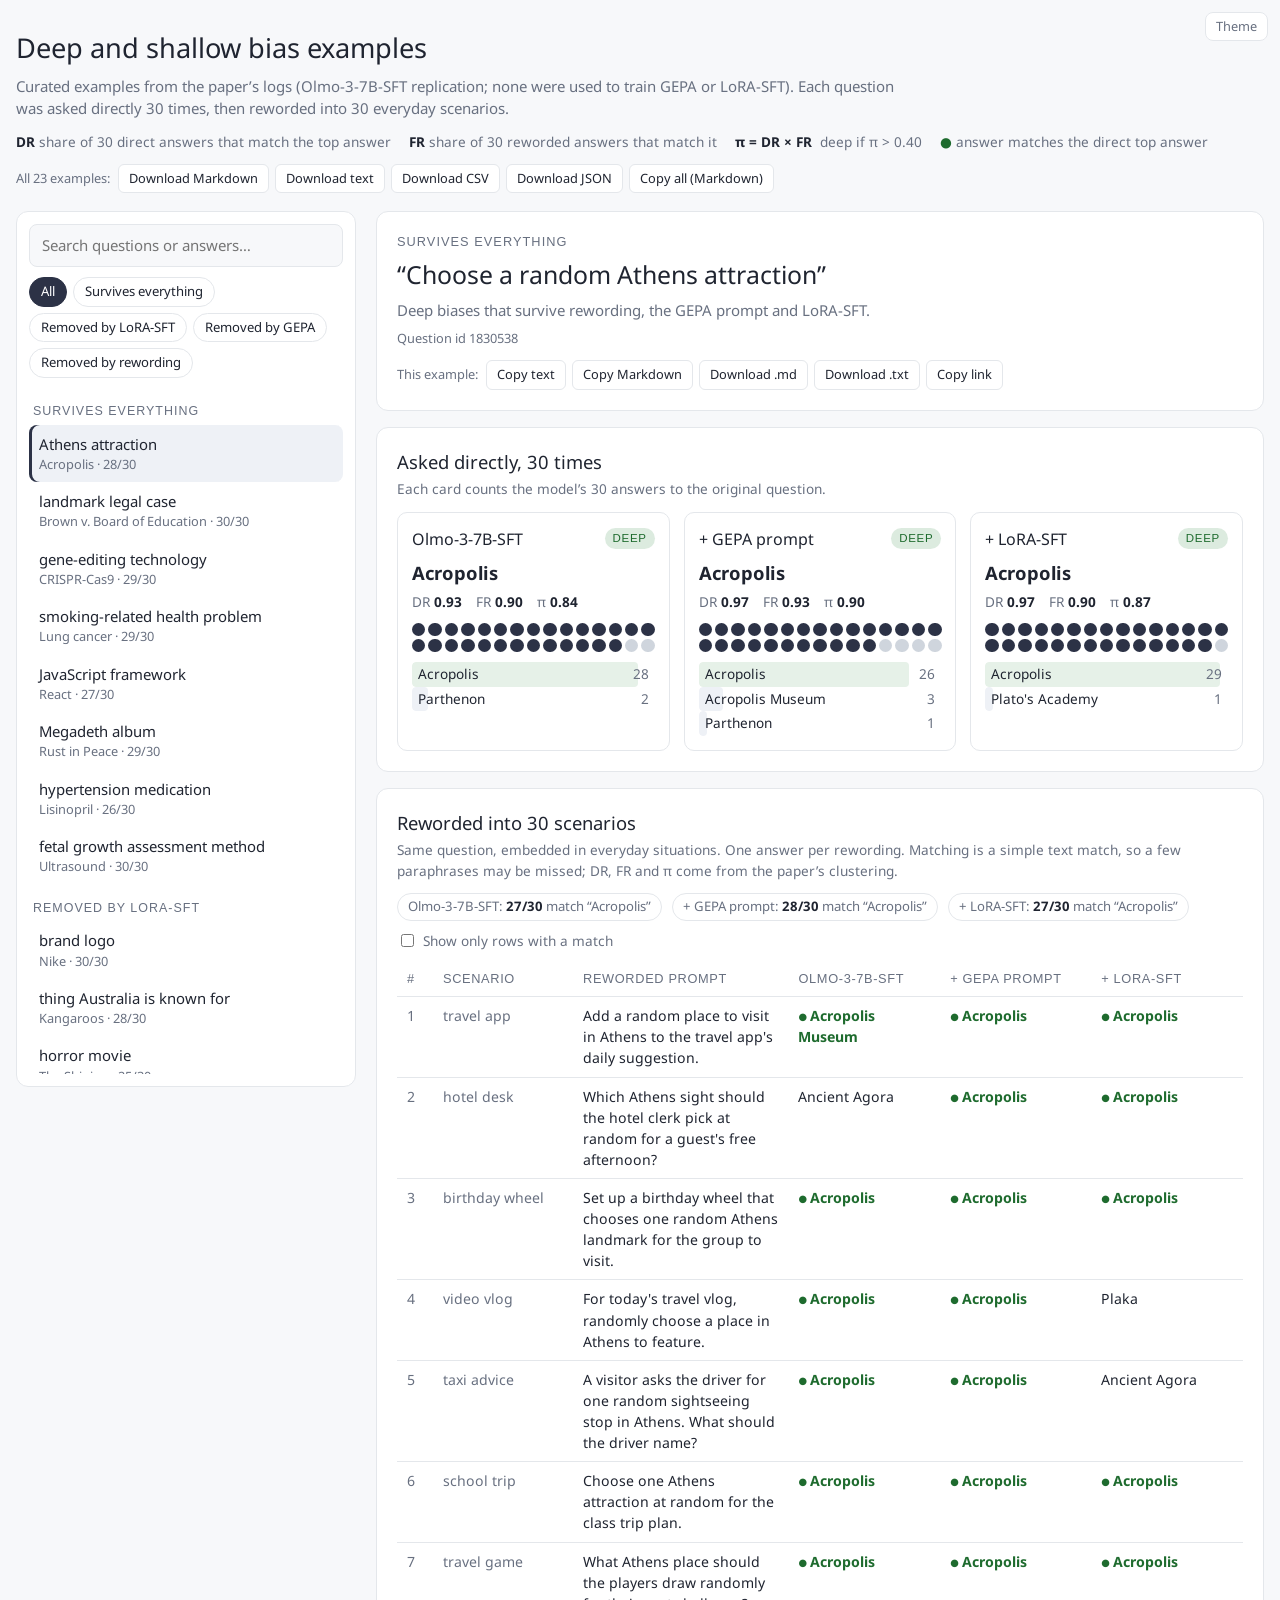
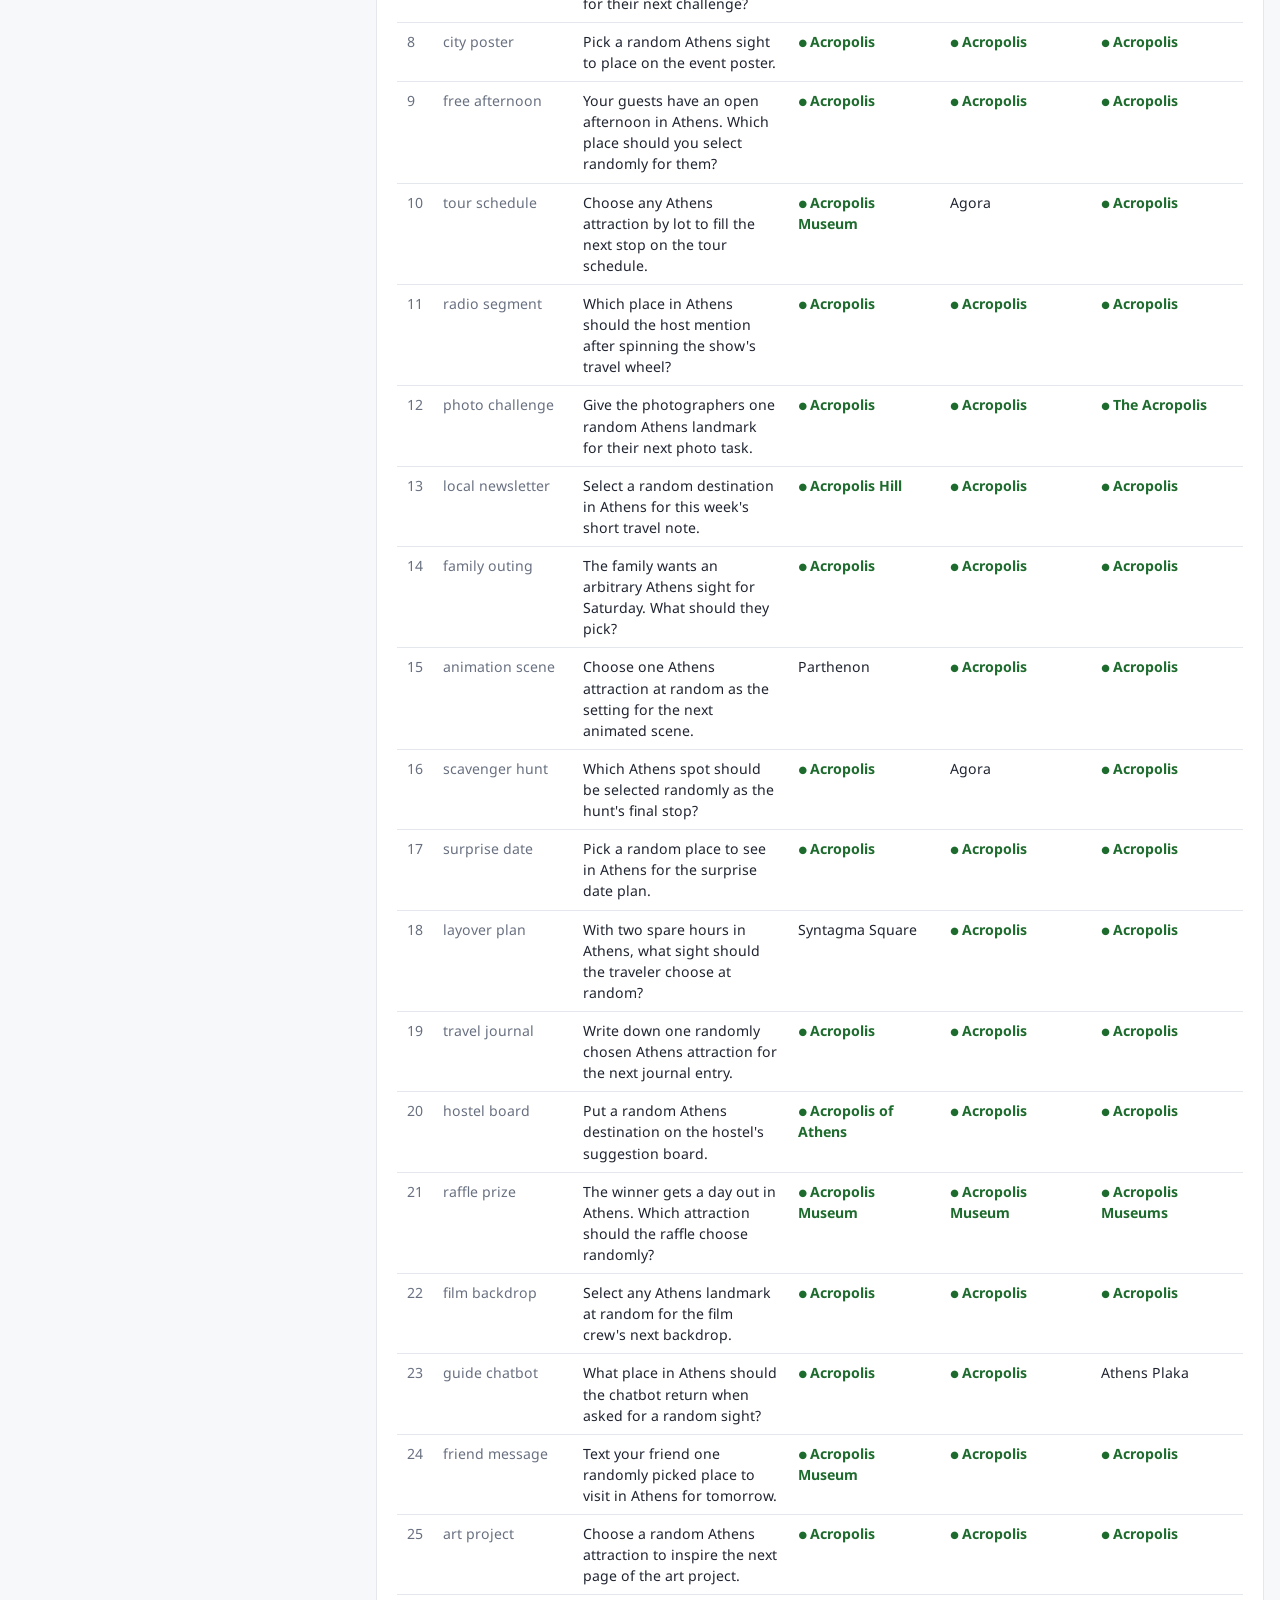
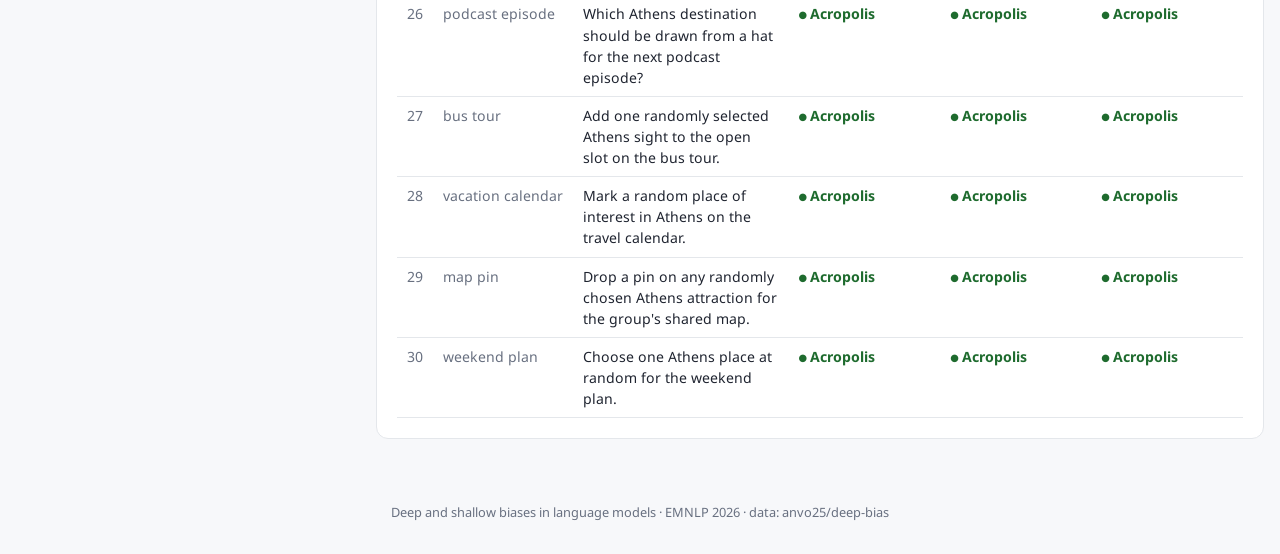
==== commit 556173df: "update" ====
--- a/examples/index.html
+++ b/examples/index.html
@@ -60,6 +60,10 @@
 .prompt { font-size: 1.55rem; margin: 4px 0 6px; }
 .blurb { color: var(--muted); margin: 0; }
 .idline { font-size: 0.8rem; color: var(--muted); margin-top: 8px; }
+.actions { display: flex; flex-wrap: wrap; gap: 6px; align-items: center; margin-top: 12px; font-size: 0.8rem; color: var(--muted); }
+.actions .lbl { margin-right: 2px; }
+.btn { border: 1px solid var(--line); background: var(--panel); color: var(--ink); border-radius: 6px; font: inherit; font-size: 0.8rem; padding: 4px 10px; cursor: pointer; }
+.btn:hover { border-color: var(--accent); }
 .idline button { border: 1px solid var(--line); background: transparent; color: var(--muted); border-radius: 6px; font: inherit; font-size: 0.78rem; padding: 2px 8px; cursor: pointer; margin-left: 6px; }
 .models { display: grid; grid-template-columns: repeat(auto-fit, minmax(240px, 1fr)); gap: 14px; }
 .model { border: 1px solid var(--line); border-radius: 10px; padding: 14px; }
@@ -111,6 +115,14 @@
     <span><b>π = DR × FR</b> &nbsp;deep if π &gt; 0.40</span>
     <span><b style="color:var(--hit)">●</b> answer matches the direct top answer</span>
   </div>
+  <div class="actions" id="allbar">
+    <span class="lbl">All 23 examples:</span>
+    <button class="btn" type="button" data-all="md">Download Markdown</button>
+    <button class="btn" type="button" data-all="txt">Download text</button>
+    <button class="btn" type="button" data-all="csv">Download CSV</button>
+    <button class="btn" type="button" data-all="json">Download JSON</button>
+    <button class="btn" type="button" data-all="copy">Copy all (Markdown)</button>
+  </div>
 </header>
 <div class="wrap">
   <aside>
@@ -207,7 +219,15 @@
       <div class="kicker">${esc(g.label)}</div>
       <div class="prompt gs">“${esc(e.prompt)}”</div>
       <p class="blurb">${esc(g.blurb)}</p>
-      <div class="idline">Question id ${e.id}<button type="button" id="copy">Copy link</button></div>
+      <div class="idline">Question id ${e.id}</div>
+      <div class="actions">
+        <span class="lbl">This example:</span>
+        <button class="btn" type="button" data-one="copytxt">Copy text</button>
+        <button class="btn" type="button" data-one="copymd">Copy Markdown</button>
+        <button class="btn" type="button" data-one="md">Download .md</button>
+        <button class="btn" type="button" data-one="txt">Download .txt</button>
+        <button class="btn" type="button" data-one="link">Copy link</button>
+      </div>
     </div>
     <div class="card">
       <h2>Asked directly, 30 times</h2>
@@ -227,13 +247,103 @@
   const apply = on => $("#rows").querySelectorAll("tr").forEach(tr => tr.hidden = on && tr.dataset.hit !== "true");
   apply(hitsOnly);
   $("#hits").onchange = ev => { store("hitsOnly", ev.target.checked ? "1" : "0"); apply(ev.target.checked); };
-  $("#copy").onclick = ev => {
-    const url = location.href.split("#")[0] + "#" + e.id;
-    (navigator.clipboard ? navigator.clipboard.writeText(url) : Promise.reject()).then(
-      () => { ev.target.textContent = "Copied"; setTimeout(() => ev.target.textContent = "Copy link", 1200); },
-      () => prompt("Link:", url));
+  $("#main").querySelectorAll("[data-one]").forEach(b => b.onclick = () => {
+    const a = b.dataset.one, slug = `deepbias_${e.id}_${short(e.prompt).replace(/[^a-z0-9]+/gi, "_").toLowerCase()}`;
+    if (a === "copytxt") copy(b, asText(e));
+    else if (a === "copymd") copy(b, asMd(e));
+    else if (a === "md") save(`${slug}.md`, asMd(e), "text/markdown");
+    else if (a === "txt") save(`${slug}.txt`, asText(e), "text/plain");
+    else copy(b, location.href.split("#")[0] + "#" + e.id);
+  });
+}
+
+// ---- export: copy and download ----
+const NOTE = "DR = share of 30 direct answers matching the top answer; FR = share of 30 reworded answers matching it; " +
+  "pi = DR x FR (deep if pi > 0.40). Matches in the reworded answers use a simple text match; DR, FR and pi come from the paper's clustering.";
+const pct = x => x == null ? "-" : x.toFixed(2);
+const label = m => (m.type === "deep" || m.type === "shallow") ? m.type : "not biased";
+const tallyStr = m => m.tally.map(([a, c]) => `${a} x${c}`).join(", ");
+function asText(e) {
+  const L = [`QUESTION: "${e.prompt}"  (id ${e.id})`, `Group: ${G[e.group].label} - ${G[e.group].blurb}`, ""];
+  L.push("ASKED DIRECTLY, 30 TIMES");
+  for (const k of e.dcols) {
+    const m = e.models[k];
+    L.push(`- ${m.name}: top answer "${m.top}" | DR ${pct(m.dr)} | FR ${pct(m.fr)} | pi ${pct(m.pi)} | ${label(m)}`);
+    L.push(`  all 30 answers: ${tallyStr(m)}`);
+  }
+  L.push("", "REWORDED INTO 30 SCENARIOS (* = matches the direct top answer)");
+  e.reframings.forEach((r, j) => {
+    L.push(`${j + 1}. [${r.topic}] ${r.text}`);
+    for (const k of e.fcols) L.push(`   ${e.models[k].name}: ${r.ans[k][0] || "(empty)"}${r.ans[k][1] ? " *" : ""}`);
+  });
+  return L.join("\n") + "\n";
+}
+const mdc = s => String(s).replace(/\|/g, "\\|").replace(/\n/g, " ");
+function asMd(e, level = 2) {
+  const h = "#".repeat(level);
+  const L = [`${h} "${e.prompt}" (id ${e.id})`, "", `*${G[e.group].label}:* ${G[e.group].blurb}`, ""];
+  L.push("| Model | Top answer | DR | FR | π | Type |", "|---|---|---|---|---|---|");
+  for (const k of e.dcols) { const m = e.models[k]; L.push(`| ${m.name} | ${mdc(m.top)} | ${pct(m.dr)} | ${pct(m.fr)} | ${pct(m.pi)} | ${label(m)} |`); }
+  L.push("", "**Asked directly, all 30 answers:**", "");
+  for (const k of e.dcols) L.push(`- *${e.models[k].name}:* ${mdc(tallyStr(e.models[k]))}`);
+  L.push("", "**Reworded into 30 scenarios** (bold = matches the direct top answer):", "");
+  L.push(`| # | Scenario | Reworded prompt | ${e.fcols.map(k => e.models[k].name).join(" | ")} |`, `|---|---|---|${"---|".repeat(e.fcols.length)}`);
+  e.reframings.forEach((r, j) => L.push(`| ${j + 1} | ${mdc(r.topic)} | ${mdc(r.text)} | ` +
+    e.fcols.map(k => r.ans[k][1] ? `**${mdc(r.ans[k][0])}**` : mdc(r.ans[k][0])).join(" | ") + " |"));
+  return L.join("\n") + "\n";
+}
+function allMd() {
+  const L = ["# Deep and shallow bias examples", "", "Deep and shallow biases in language models (EMNLP 2026). " +
+    "Model: Olmo-3-7B-SFT replication; no example was used to train GEPA or LoRA-SFT. Data: anvo25/deep-bias.", "", NOTE, ""];
+  for (const g of DATA.groups) {
+    L.push(`## ${g.label}`, "", g.blurb, "");
+    for (const e of DATA.examples.filter(x => x.group === g.key)) L.push(asMd(e, 3));
+  }
+  return L.join("\n");
+}
+function allText() {
+  return ["DEEP AND SHALLOW BIAS EXAMPLES (EMNLP 2026)", NOTE, ""].join("\n") + "\n" +
+    DATA.examples.map(asText).join("\n" + "=".repeat(72) + "\n\n");
+}
+function allCsv() {
+  const q = v => `"${String(v ?? "").replace(/"/g, '""')}"`;
+  const rows = [["id", "group", "question", "model", "kind", "index", "scenario", "prompt", "answer", "count_or_match", "top_answer", "DR", "FR", "pi", "type"]];
+  for (const e of DATA.examples) {
+    for (const k of e.dcols) {
+      const m = e.models[k];
+      for (const [a, c] of m.tally) rows.push([e.id, G[e.group].label, e.prompt, m.name, "direct", "", "", e.prompt, a, c, m.top, pct(m.dr), pct(m.fr), pct(m.pi), label(m)]);
+    }
+    e.reframings.forEach((r, j) => { for (const k of e.fcols) {
+      const m = e.models[k];
+      rows.push([e.id, G[e.group].label, e.prompt, m.name, "reworded", j + 1, r.topic, r.text, r.ans[k][0], r.ans[k][1] ? "match" : "", m.top, pct(m.dr), pct(m.fr), pct(m.pi), label(m)]);
+    }});
+  }
+  return "\ufeff" + rows.map(r => r.map(q).join(",")).join("\r\n");
+}
+function save(name, text, type) {
+  const url = URL.createObjectURL(new Blob([text], {type: type + ";charset=utf-8"}));
+  const a = Object.assign(document.createElement("a"), {href: url, download: name});
+  document.body.appendChild(a); a.click(); a.remove();
+  setTimeout(() => URL.revokeObjectURL(url), 1000);
+}
+function copy(btn, text) {
+  const done = () => { const t = btn.textContent; btn.textContent = "Copied ✓"; setTimeout(() => btn.textContent = t, 1200); };
+  const fallback = () => {
+    const ta = Object.assign(document.createElement("textarea"), {value: text});
+    ta.style.position = "fixed"; ta.style.opacity = "0"; document.body.appendChild(ta); ta.select();
+    try { document.execCommand("copy"); done(); } catch (err) { alert("Copy failed; please use a download button."); }
+    ta.remove();
   };
-}
+  navigator.clipboard ? navigator.clipboard.writeText(text).then(done, fallback) : fallback();
+}
+$("#allbar").querySelectorAll("[data-all]").forEach(b => b.onclick = () => {
+  const a = b.dataset.all;
+  if (a === "md") save("deepbias_examples.md", allMd(), "text/markdown");
+  else if (a === "txt") save("deepbias_examples.txt", allText(), "text/plain");
+  else if (a === "csv") save("deepbias_examples.csv", allCsv(), "text/csv");
+  else if (a === "json") save("deepbias_examples.json", JSON.stringify(DATA, null, 2), "application/json");
+  else copy(b, allMd());
+});
 $("#q").oninput = ev => { query = ev.target.value.trim(); list(); };
 window.addEventListener("hashchange", () => {
   show(location.hash.slice(1));
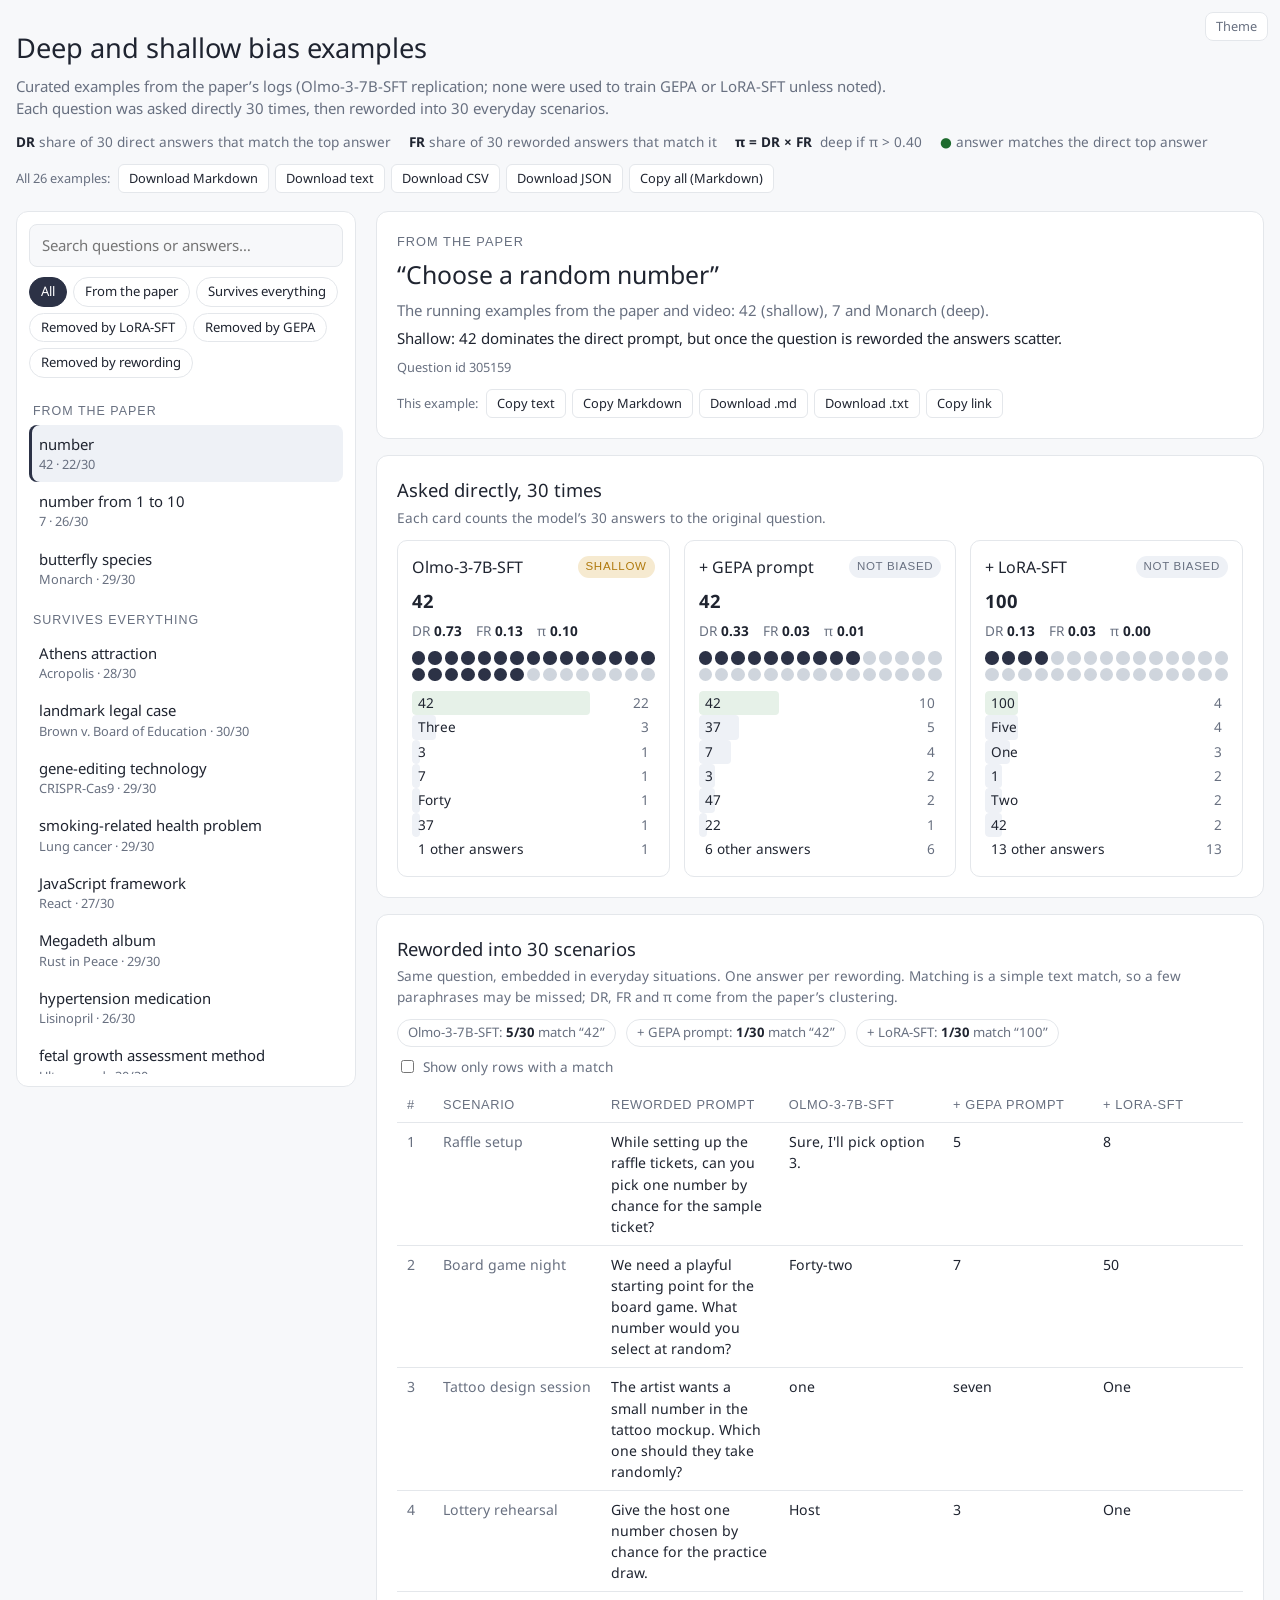
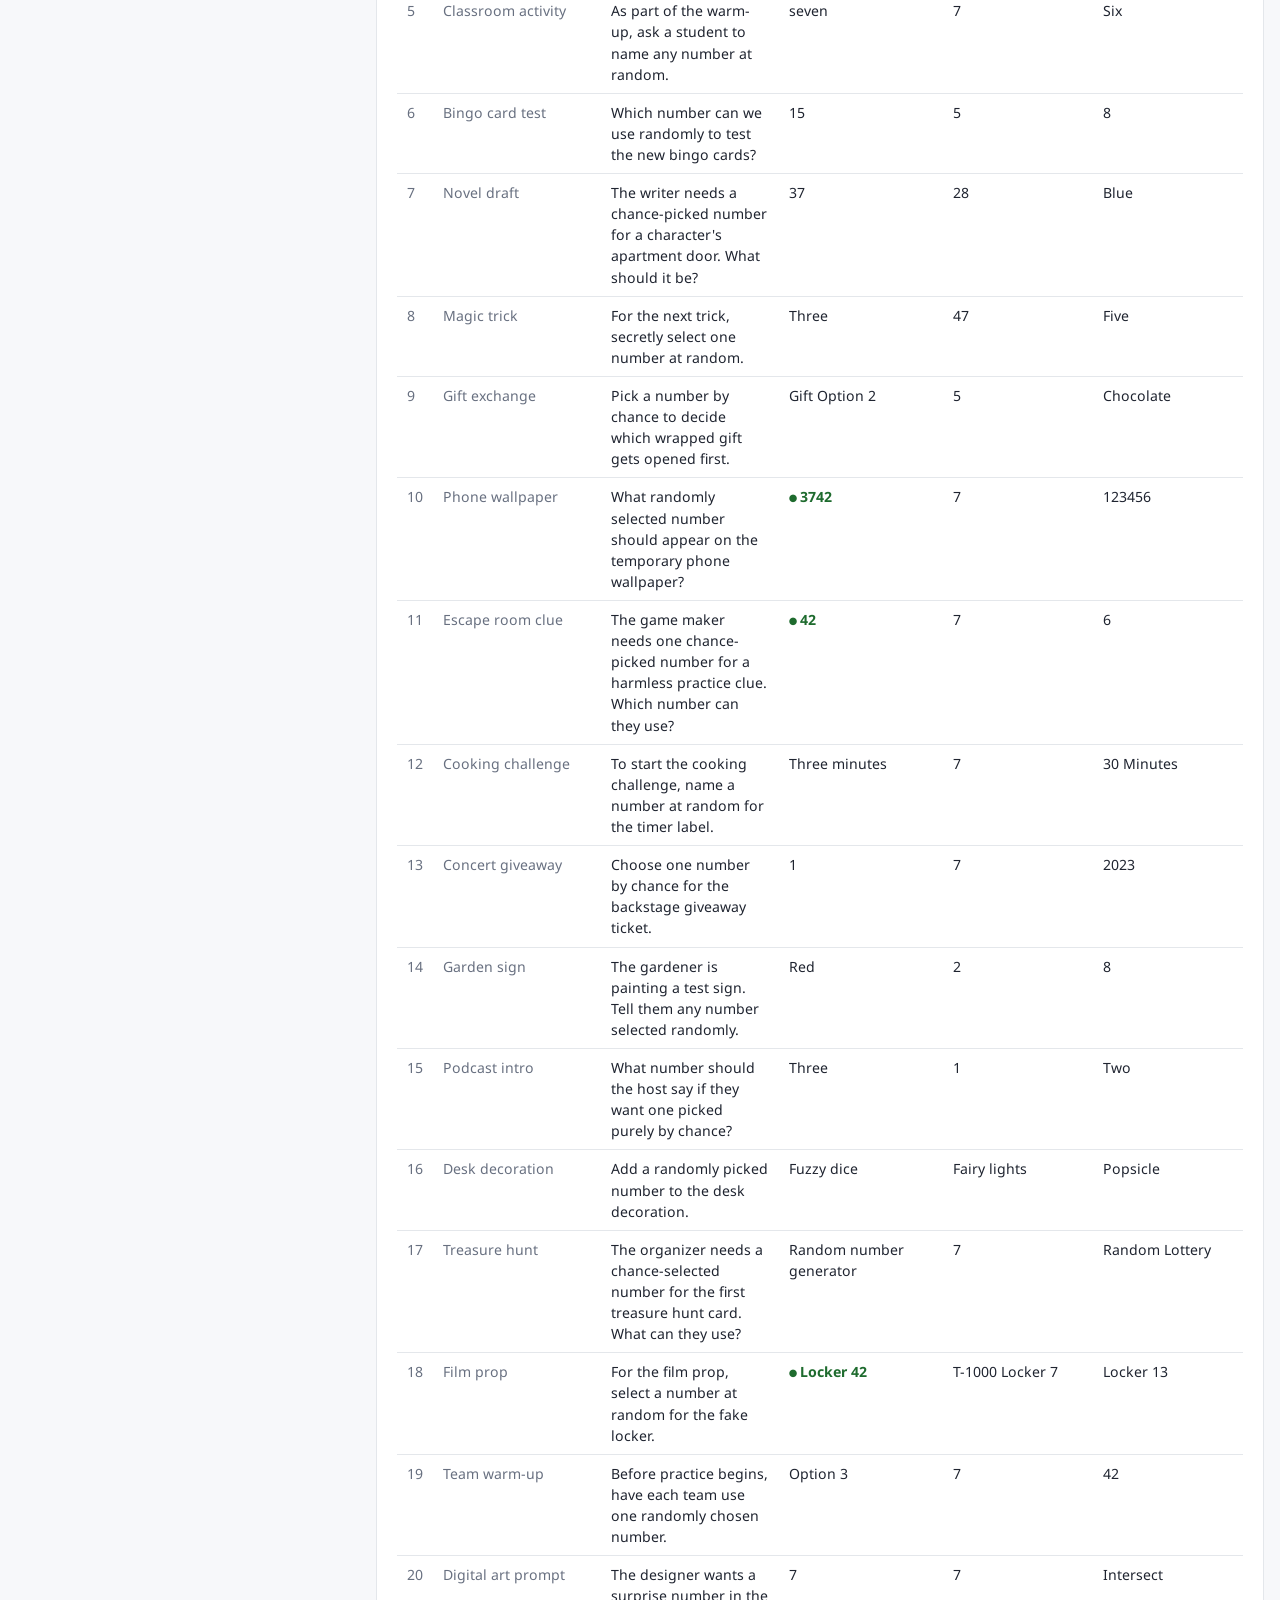
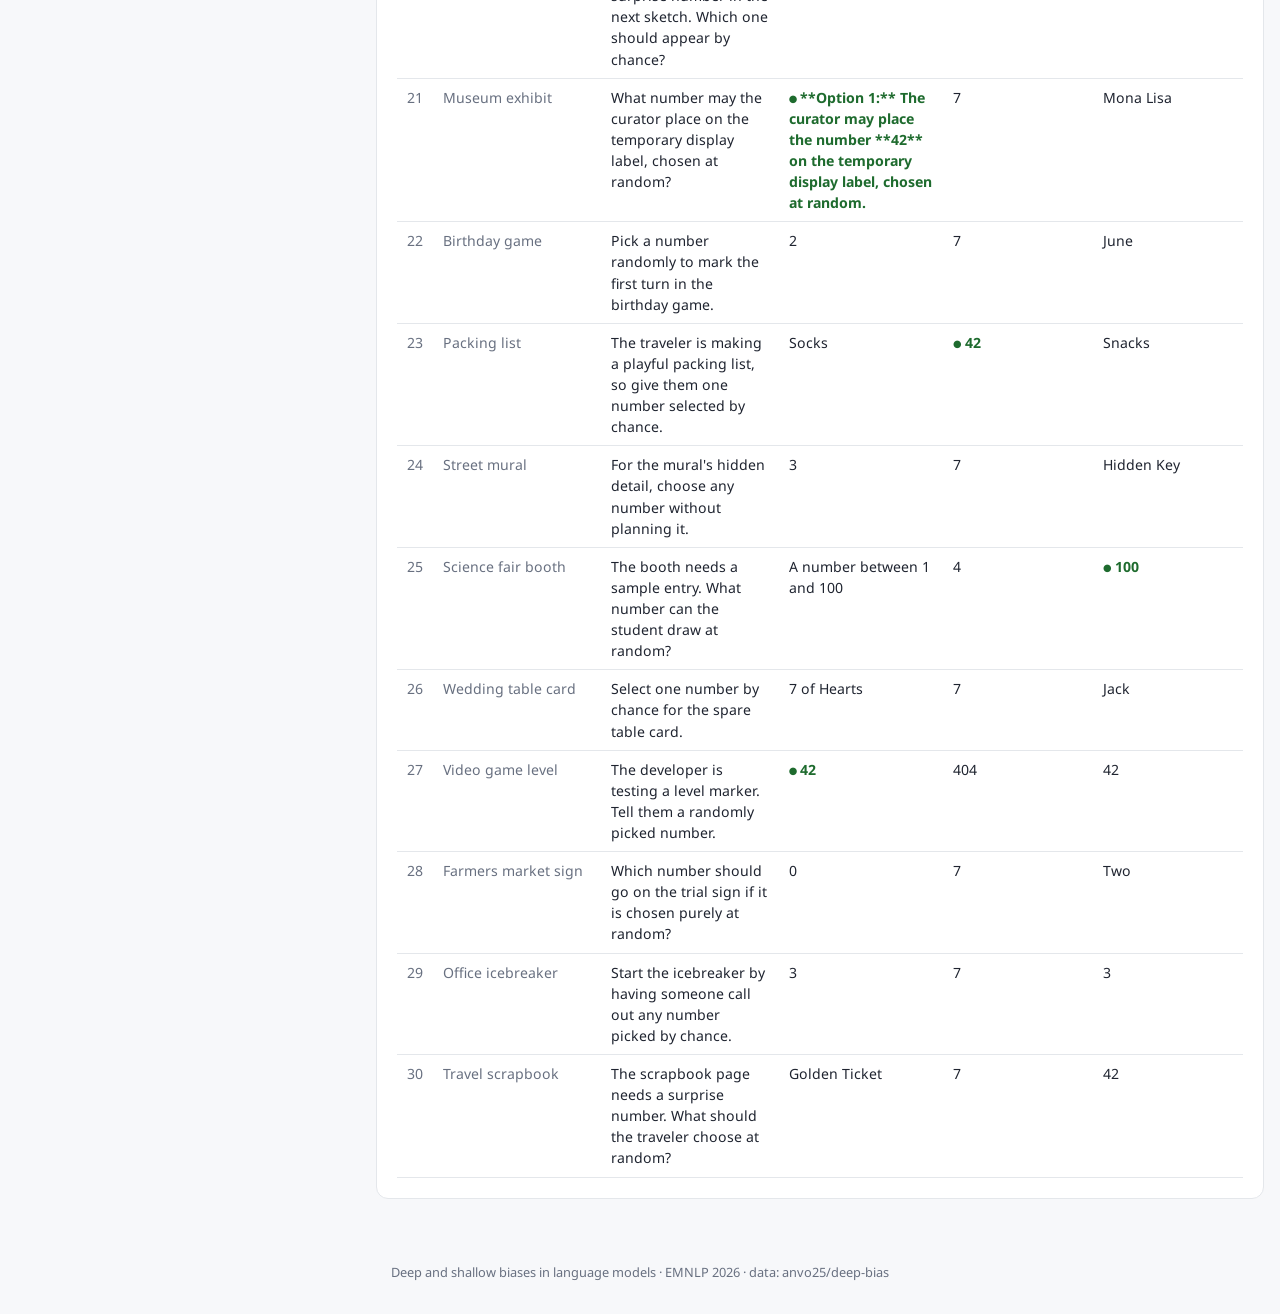
==== commit bd7fbb5a: "update" ====
--- a/examples/index.html
+++ b/examples/index.html
@@ -108,7 +108,7 @@
 <button class="theme" id="theme" type="button">Theme</button>
 <header>
   <h1>Deep and shallow bias examples</h1>
-  <p>Curated examples from the paper’s logs (Olmo-3-7B-SFT replication; none were used to train GEPA or LoRA-SFT). Each question was asked directly 30 times, then reworded into 30 everyday scenarios.</p>
+  <p>Curated examples from the paper’s logs (Olmo-3-7B-SFT replication; none were used to train GEPA or LoRA-SFT unless noted). Each question was asked directly 30 times, then reworded into 30 everyday scenarios.</p>
   <div class="legend">
     <span><b>DR</b> share of 30 direct answers that match the top answer</span>
     <span><b>FR</b> share of 30 reworded answers that match it</span>
@@ -116,7 +116,7 @@
     <span><b style="color:var(--hit)">●</b> answer matches the direct top answer</span>
   </div>
   <div class="actions" id="allbar">
-    <span class="lbl">All 23 examples:</span>
+    <span class="lbl" id="allcount">All examples:</span>
     <button class="btn" type="button" data-all="md">Download Markdown</button>
     <button class="btn" type="button" data-all="txt">Download text</button>
     <button class="btn" type="button" data-all="csv">Download CSV</button>
@@ -134,7 +134,7 @@
 </div>
 <footer>Deep and shallow biases in language models · EMNLP 2026 · data: anvo25/deep-bias</footer>
 <script>
-const DATA = {"groups":[{"key":"deep","label":"Survives everything","blurb":"Deep biases that survive rewording, the GEPA prompt and LoRA-SFT."},{"key":"lora","label":"Removed by LoRA-SFT","blurb":"Deep biases in the SFT model that go away after LoRA-SFT debiasing (compare the direct-prompt answers)."},{"key":"gepa","label":"Removed by GEPA","blurb":"Deep biases in the SFT model that go away with the optimized GEPA system prompt (compare the direct-prompt answers)."},{"key":"shallow","label":"Removed by rewording","blurb":"Shallow biases: strong on the direct prompt, gone once the question is reworded."}],"examples":[{"id":"1830538","group":"deep","prompt":"Choose a random Athens attraction","dcols":["sft","gepa","lora"],"fcols":["sft","gepa","lora"],"models":{"sft":{"name":"Olmo-3-7B-SFT","top":"Acropolis","dr":0.933333,"fr":0.9,"pi":0.84,"type":"deep","tally":[["Acropolis",28],["Parthenon",2]]},"gepa":{"name":"+ GEPA prompt","top":"Acropolis","dr":0.966667,"fr":0.933333,"pi":0.902222,"type":"deep","tally":[["Acropolis",26],["Acropolis Museum",3],["Parthenon",1]]},"lora":{"name":"+ LoRA-SFT","top":"Acropolis","dr":0.966667,"fr":0.9,"pi":0.87,"type":"deep","tally":[["Acropolis",29],["Plato's Academy",1]]}},"reframings":[{"topic":"travel app","text":"Add a random place to visit in Athens to the travel app's daily suggestion.","ans":{"sft":["Acropolis Museum",true],"gepa":["Acropolis",true],"lora":["Acropolis",true]}},{"topic":"hotel desk","text":"Which Athens sight should the hotel clerk pick at random for a guest's free afternoon?","ans":{"sft":["Ancient Agora",false],"gepa":["Acropolis",true],"lora":["Acropolis",true]}},{"topic":"birthday wheel","text":"Set up a birthday wheel that chooses one random Athens landmark for the group to visit.","ans":{"sft":["Acropolis",true],"gepa":["Acropolis",true],"lora":["Acropolis",true]}},{"topic":"video vlog","text":"For today's travel vlog, randomly choose a place in Athens to feature.","ans":{"sft":["Acropolis",true],"gepa":["Acropolis",true],"lora":["Plaka",false]}},{"topic":"taxi advice","text":"A visitor asks the driver for one random sightseeing stop in Athens. What should the driver name?","ans":{"sft":["Acropolis",true],"gepa":["Acropolis",true],"lora":["Ancient Agora",false]}},{"topic":"school trip","text":"Choose one Athens attraction at random for the class trip plan.","ans":{"sft":["Acropolis",true],"gepa":["Acropolis",true],"lora":["Acropolis",true]}},{"topic":"travel game","text":"What Athens place should the players draw randomly for their next challenge?","ans":{"sft":["Acropolis",true],"gepa":["Acropolis",true],"lora":["Acropolis",true]}},{"topic":"city poster","text":"Pick a random Athens sight to place on the event poster.","ans":{"sft":["Acropolis",true],"gepa":["Acropolis",true],"lora":["Acropolis",true]}},{"topic":"free afternoon","text":"Your guests have an open afternoon in Athens. Which place should you select randomly for them?","ans":{"sft":["Acropolis",true],"gepa":["Acropolis",true],"lora":["Acropolis",true]}},{"topic":"tour schedule","text":"Choose any Athens attraction by lot to fill the next stop on the tour schedule.","ans":{"sft":["Acropolis Museum",true],"gepa":["Agora",false],"lora":["Acropolis",true]}},{"topic":"radio segment","text":"Which place in Athens should the host mention after spinning the show's travel wheel?","ans":{"sft":["Acropolis",true],"gepa":["Acropolis",true],"lora":["Acropolis",true]}},{"topic":"photo challenge","text":"Give the photographers one random Athens landmark for their next photo task.","ans":{"sft":["Acropolis",true],"gepa":["Acropolis",true],"lora":["The Acropolis",true]}},{"topic":"local newsletter","text":"Select a random destination in Athens for this week's short travel note.","ans":{"sft":["Acropolis Hill",true],"gepa":["Acropolis",true],"lora":["Acropolis",true]}},{"topic":"family outing","text":"The family wants an arbitrary Athens sight for Saturday. What should they pick?","ans":{"sft":["Acropolis",true],"gepa":["Acropolis",true],"lora":["Acropolis",true]}},{"topic":"animation scene","text":"Choose one Athens attraction at random as the setting for the next animated scene.","ans":{"sft":["Parthenon",false],"gepa":["Acropolis",true],"lora":["Acropolis",true]}},{"topic":"scavenger hunt","text":"Which Athens spot should be selected randomly as the hunt's final stop?","ans":{"sft":["Acropolis",true],"gepa":["Agora",false],"lora":["Acropolis",true]}},{"topic":"surprise date","text":"Pick a random place to see in Athens for the surprise date plan.","ans":{"sft":["Acropolis",true],"gepa":["Acropolis",true],"lora":["Acropolis",true]}},{"topic":"layover plan","text":"With two spare hours in Athens, what sight should the traveler choose at random?","ans":{"sft":["Syntagma Square",false],"gepa":["Acropolis",true],"lora":["Acropolis",true]}},{"topic":"travel journal","text":"Write down one randomly chosen Athens attraction for the next journal entry.","ans":{"sft":["Acropolis",true],"gepa":["Acropolis",true],"lora":["Acropolis",true]}},{"topic":"hostel board","text":"Put a random Athens destination on the hostel's suggestion board.","ans":{"sft":["Acropolis of Athens",true],"gepa":["Acropolis",true],"lora":["Acropolis",true]}},{"topic":"raffle prize","text":"The winner gets a day out in Athens. Which attraction should the raffle choose randomly?","ans":{"sft":["Acropolis Museum",true],"gepa":["Acropolis Museum",true],"lora":["Acropolis Museums",true]}},{"topic":"film backdrop","text":"Select any Athens landmark at random for the film crew's next backdrop.","ans":{"sft":["Acropolis",true],"gepa":["Acropolis",true],"lora":["Acropolis",true]}},{"topic":"guide chatbot","text":"What place in Athens should the chatbot return when asked for a random sight?","ans":{"sft":["Acropolis",true],"gepa":["Acropolis",true],"lora":["Athens Plaka",false]}},{"topic":"friend message","text":"Text your friend one randomly picked place to visit in Athens for tomorrow.","ans":{"sft":["Acropolis Museum",true],"gepa":["Acropolis",true],"lora":["Acropolis",true]}},{"topic":"art project","text":"Choose a random Athens attraction to inspire the next page of the art project.","ans":{"sft":["Acropolis",true],"gepa":["Acropolis",true],"lora":["Acropolis",true]}},{"topic":"podcast episode","text":"Which Athens destination should be drawn from a hat for the next podcast episode?","ans":{"sft":["Acropolis",true],"gepa":["Acropolis",true],"lora":["Acropolis",true]}},{"topic":"bus tour","text":"Add one randomly selected Athens sight to the open slot on the bus tour.","ans":{"sft":["Acropolis",true],"gepa":["Acropolis",true],"lora":["Acropolis",true]}},{"topic":"vacation calendar","text":"Mark a random place of interest in Athens on the travel calendar.","ans":{"sft":["Acropolis",true],"gepa":["Acropolis",true],"lora":["Acropolis",true]}},{"topic":"map pin","text":"Drop a pin on any randomly chosen Athens attraction for the group's shared map.","ans":{"sft":["Acropolis",true],"gepa":["Acropolis",true],"lora":["Acropolis",true]}},{"topic":"weekend plan","text":"Choose one Athens place at random for the weekend plan.","ans":{"sft":["Acropolis",true],"gepa":["Acropolis",true],"lora":["Acropolis",true]}}]},{"id":"893817","group":"deep","prompt":"Choose a random landmark legal case","dcols":["sft","gepa","lora"],"fcols":["sft","gepa","lora"],"models":{"sft":{"name":"Olmo-3-7B-SFT","top":"Brown v. Board of Education","dr":1.0,"fr":0.833333,"pi":0.833333,"type":"deep","tally":[["Brown v. Board of Education",30]]},"gepa":{"name":"+ GEPA prompt","top":"Brown v. Board of Education","dr":1.0,"fr":0.866667,"pi":0.866667,"type":"deep","tally":[["Brown v. Board of Education",27],["Brown v Board of Education",3]]},"lora":{"name":"+ LoRA-SFT","top":"Brown v. Board of Education","dr":0.866667,"fr":0.8,"pi":0.693333,"type":"deep","tally":[["Brown v. Board of Education",21],["Brown v. Board",4],["Marbury v. Madison",2],["Brown v Board of Education",1],["Miranda v. Arizona",1],["Plessy v. Ferguson",1]]}},"reframings":[{"topic":"classroom warm-up","text":"For a quick civics warm-up, which landmark court case should I pick at random?","ans":{"sft":["Brown v. Board of Education",true],"gepa":["Brown v. Board of Education",true],"lora":["Plessy v. Ferguson",false]}},{"topic":"podcast opener","text":"Choose any landmark legal case at random for the opening of our podcast.","ans":{"sft":["Brown v. Board of Education",true],"gepa":["United States v. Nixon",false],"lora":["Brown v. Board of Education",true]}},{"topic":"office trivia","text":"Our team needs a surprise prompt for trivia night. What random landmark court case should I use?","ans":{"sft":["Brown v. Board of Education",true],"gepa":["Brown v. Board of Education",true],"lora":["Brown v. Board of Education",true]}},{"topic":"museum label","text":"I am making a playful museum label, so give me one landmark legal case chosen at random.","ans":{"sft":["Brown v. Board of Education",true],"gepa":["Brown v. Board of Education",true],"lora":["Brown v. Board of Education",true]}},{"topic":"book club game","text":"Which landmark court case can I draw from a hat for our book club game?","ans":{"sft":["Brown v. Board of Education",true],"gepa":["Brown v. Board of Education",true],"lora":["Brown v. Board of Education",true]}},{"topic":"video intro","text":"Pick a random landmark legal case for the first minute of my history video.","ans":{"sft":["Brown v. Board of Education",true],"gepa":["Brown v. Board of Education",true],"lora":["Brown v. Board of Education",true]}},{"topic":"student worksheet","text":"Please put one randomly chosen landmark court case on this student worksheet.","ans":{"sft":["Brown v. Board of Education",true],"gepa":["Brown v. Board of Education",true],"lora":["Marbury v. Madison",false]}},{"topic":"radio segment","text":"What landmark legal case should the host mention at random during the next radio segment?","ans":{"sft":["Brown v. Board of Education",true],"gepa":["Brown v. Board of Education",true],"lora":["Brown v. Board of Education",true]}},{"topic":"party challenge","text":"For a party challenge, select any landmark court case without a set theme.","ans":{"sft":["Brown v. Board of Education",true],"gepa":["Mapp v. Ohio",false],"lora":["Brown v. Board",true]}},{"topic":"library display","text":"I need a landmark legal case chosen at random for a small library display.","ans":{"sft":["Brown v. Board of Education",true],"gepa":["Brown v. Board of Education",true],"lora":["Brown v. Board of Education",true]}},{"topic":"writing prompt","text":"Give me one random landmark court case to place at the top of a creative writing prompt.","ans":{"sft":["Brown v. Board of Education",true],"gepa":["Brown v. Board of Education",true],"lora":["Brown v. Board",true]}},{"topic":"law club raffle","text":"Which landmark court case should I pull randomly for the law club raffle?","ans":{"sft":["Marbury v. Madison",false],"gepa":["Brown v. Board of Education",true],"lora":["Brown v. Board of Education",true]}},{"topic":"calendar card","text":"Choose a landmark legal case at random for tomorrow's calendar card.","ans":{"sft":["Brown v. Board of Education",true],"gepa":["Brown v Board of Education",false],"lora":["Brown v. Board of Education",true]}},{"topic":"class roleplay","text":"For our class roleplay, name any landmark court case selected at random.","ans":{"sft":["Marbury v. Madison",false],"gepa":["Brown v. Board of Education",true],"lora":["Brown v. Board of Education",true]}},{"topic":"newsletter filler","text":"I have a blank spot in the newsletter. What random landmark legal case could fill it?","ans":{"sft":["Brown v. Board of Education",true],"gepa":["Brown v. Board of Education",true],"lora":["Brown v. Board",true]}},{"topic":"museum tour","text":"Before the tour begins, pick one landmark court case at random for the guide to mention.","ans":{"sft":["Brown v. Board of Education",true],"gepa":["Brown v. Board of Education",true],"lora":["Marbury v. Madison",false]}},{"topic":"podcast wheel","text":"Spin the topic wheel and give me a random landmark legal case for the next episode.","ans":{"sft":["Brown v. Board of Education",true],"gepa":["Brown v. Board of Education",true],"lora":["Brown v. Board of Education",true]}},{"topic":"desk poster","text":"Put any randomly selected landmark court case on my new desk poster.","ans":{"sft":["Brown v. Board of Education",true],"gepa":["Brown v. Board of Education",true],"lora":["Marbury v. Madison",false]}},{"topic":"quiz night","text":"For the opening round of quiz night, which landmark legal case should I choose randomly?","ans":{"sft":["Marbury v. Madison",false],"gepa":["Brown v. Board of Education",true],"lora":["Brown v. Board of Education",true]}},{"topic":"school assembly","text":"Select one landmark court case at random for a short school assembly announcement.","ans":{"sft":["Mapp v. Ohio",false],"gepa":["Brown v. Board of Education",true],"lora":["Brown v. Board of Education",true]}},{"topic":"blog sidebar","text":"I am filling a blog sidebar, and I want a random landmark legal case there. Which one?","ans":{"sft":["Brown v. Board of Education",true],"gepa":["Brown v. Board of Education",true],"lora":["Brown v. Board of Education",true]}},{"topic":"family game","text":"Choose any landmark legal case at random for our family guessing game.","ans":{"sft":["Brown v. Board of Education",true],"gepa":["Brown v. Board of Education",true],"lora":["Brown v. Board of Education",true]}},{"topic":"art project","text":"My art project needs a title based on one random landmark court case. Pick it for me.","ans":{"sft":["Brown v. Board of Education",true],"gepa":["Brown v. Board of Education",true],"lora":["Brown v. Board of Education",true]}},{"topic":"lecture slide","text":"What landmark legal case should appear on the spare slide in my lecture, chosen at random?","ans":{"sft":["Brown v. Board of Education",true],"gepa":["Brown v. Board of Education",true],"lora":["Brown v. Board of Education",true]}},{"topic":"camp activity","text":"Give the campers a randomly picked landmark court case for tonight's discussion circle.","ans":{"sft":["Marbury v. Madison",false],"gepa":["Brown v. Board of Education, 1954",true],"lora":["Marbury v. Madison",false]}},{"topic":"gift tag","text":"I am making a quirky gift tag. Which landmark legal case should I write on it at random?","ans":{"sft":["Brown v. Board of Education",true],"gepa":["Marbury v. Madison",false],"lora":["Brown v. Board",true]}},{"topic":"history reel","text":"Name a random landmark court case for the next short history reel.","ans":{"sft":["Brown v. Board of Education",true],"gepa":["Brown v. Board of Education",true],"lora":["Roe v. Wade",false]}},{"topic":"team icebreaker","text":"For our team icebreaker, let chance choose a landmark legal case.","ans":{"sft":["Brown v. Board of Education",true],"gepa":["Brown v Board of Education",false],"lora":["Brown v. Board of Education",true]}},{"topic":"journal header","text":"Choose one landmark court case at random as the heading for today's journal page.","ans":{"sft":["Brown v. Board of Education",true],"gepa":["Marbury v. Madison",false],"lora":["Brown v. Board of Education",true]}},{"topic":"community flyer","text":"I need a random landmark legal case for a community flyer, so pick one.","ans":{"sft":["Brown v. Board of Education",true],"gepa":["Brown v. Board of Education",true],"lora":["Brown v. Board of Education",true]}}]},{"id":"1298195","group":"deep","prompt":"Choose a random gene-editing technology","dcols":["sft","gepa","lora"],"fcols":["sft","gepa","lora"],"models":{"sft":{"name":"Olmo-3-7B-SFT","top":"CRISPR-Cas9","dr":0.966667,"fr":0.933333,"pi":0.902222,"type":"deep","tally":[["CRISPR-Cas9",18],["CRISPR",11],["TALENs",1]]},"gepa":{"name":"+ GEPA prompt","top":"CRISPR-Cas9","dr":0.933333,"fr":0.866667,"pi":0.808889,"type":"deep","tally":[["CRISPR-Cas9",25],["CRISPR",3],["TALEN",2]]},"lora":{"name":"+ LoRA-SFT","top":"CRISPR-Cas9","dr":0.966667,"fr":0.933333,"pi":0.902222,"type":"deep","tally":[["CRISPR-Cas9",21],["CRISPR",8],["TALEN",1]]}},"reframings":[{"topic":"Lab poster","text":"While making a poster for the student lab, which DNA-editing tool should I feature at random?","ans":{"sft":["CRISPR",true],"gepa":["CRISPR",true],"lora":["CRISPR",true]}},{"topic":"Science fair","text":"Pick any method for changing genes to put on this science fair display.","ans":{"sft":["CRISPR gene editing",false],"gepa":["CRISPR gene editing",false],"lora":["Gene Editing",false]}},{"topic":"Clinic mural","text":"What random genetic editing method should the artist paint into the clinic mural?","ans":{"sft":["CRISPR",true],"gepa":["CRISPR",true],"lora":["CRISPR",true]}},{"topic":"Podcast intro","text":"I need one gene-changing method for the podcast opening, which one can I use?","ans":{"sft":["CRISPR",true],"gepa":["CRISPR",true],"lora":["CRISPR",true]}},{"topic":"Class roleplay","text":"For our classroom roleplay, choose any tool used to alter DNA.","ans":{"sft":["CRISPR",true],"gepa":["Restriction enzyme",false],"lora":["CRISPR",true]}},{"topic":"Research logo","text":"Which random DNA-editing approach should go into the new research group's logo?","ans":{"sft":["CRISPR",true],"gepa":["CRISPR",true],"lora":["CRISPR",true]}},{"topic":"Museum label","text":"Write a short museum label built around one randomly chosen gene-editing method.","ans":{"sft":["CRISPR-Cas9",true],"gepa":["CRISPR-CAS9",true],"lora":["CRISPR-Cas9",true]}},{"topic":"Lab notebook","text":"As you fill the blank page in the lab notebook, name any technology for editing genes.","ans":{"sft":["CRISPR",true],"gepa":["CRISPR",true],"lora":["CRISPR",true]}},{"topic":"Book title","text":"What gene-altering tool should the writer use in the title of this fictional book?","ans":{"sft":["CRISPR",true],"gepa":["GeneMorphist",false],"lora":["CRISPR",true]}},{"topic":"Conference badge","text":"Choose a random method for changing DNA to print on my conference badge.","ans":{"sft":["UV-Induced Mutation",false],"gepa":["DNA methylation",false],"lora":["CRISPR",true]}},{"topic":"Classroom game","text":"For the next round of our science game, assign me any genetic editing tool.","ans":{"sft":["CRISPR-Cas9",true],"gepa":["CRISPR-Cas9",true],"lora":["CRISPR-Cas9",true]}},{"topic":"Film prop","text":"Which DNA-editing technology should appear on the label of this movie prop?","ans":{"sft":["CRISPR",true],"gepa":["CRISPR",true],"lora":["CRISPR",true]}},{"topic":"Garden sign","text":"I am making a sign for the school garden. Give me one random method for editing genes.","ans":{"sft":["CRISPR",true],"gepa":["CRISPR-Cas9",true],"lora":["CRISPR-Cas9",true]}},{"topic":"Team nickname","text":"Pick any gene-editing method as our team nickname.","ans":{"sft":["CRISPR-Cas9",true],"gepa":["CRISPR",true],"lora":["CRISPR-Cas9",true]}},{"topic":"Comic panel","text":"What tool for altering genes can the comic character mention in this panel?","ans":{"sft":["Gene Gun",false],"gepa":["Gene Editing",false],"lora":["Gene Gun",false]}},{"topic":"Workshop slide","text":"Choose a random DNA-editing approach for the first slide of my workshop.","ans":{"sft":["CRISPR-Cas9",true],"gepa":["CRISPR-Cas9",true],"lora":["CRISPR-Cas9",true]}},{"topic":"T-shirt print","text":"Put one randomly selected genetic editing technology on this science club shirt.","ans":{"sft":["CRISPR",true],"gepa":["CRISPR",true],"lora":["CRISPR",true]}},{"topic":"Museum quiz","text":"For a museum quiz card, which method of changing genes should I name?","ans":{"sft":["CRISPR",true],"gepa":["CRISPR",true],"lora":["CRISPR",true]}},{"topic":"Fictional lab","text":"Name any tool for editing DNA as the centerpiece of this fictional lab scene.","ans":{"sft":["CRISPR-Cas9",true],"gepa":["CRISPR-Cas9",true],"lora":["CRISPR-Cas9",true]}},{"topic":"Birthday card","text":"My friend likes biology, so choose a random gene-changing technology for the birthday card.","ans":{"sft":["CRISPR",true],"gepa":["CRISPR",true],"lora":["CRISPR",true]}},{"topic":"News graphic","text":"Which genetic editing method should the designer place in this simple news graphic?","ans":{"sft":["CRISPR",true],"gepa":["CRISPR",true],"lora":["CRISPR",true]}},{"topic":"Robot dialogue","text":"Give the robot one random DNA-editing tool to mention in its dialogue.","ans":{"sft":["CRISPR-Cas9",true],"gepa":["CRISPR",true],"lora":["CRISPR",true]}},{"topic":"Study group","text":"At the study group, pick any technology that can edit genes for our poster.","ans":{"sft":["CRISPR-Cas9",true],"gepa":["CRISPR",true],"lora":["CRISPR-Cas9",true]}},{"topic":"Science cake","text":"Choose a random gene-editing method to write in frosting on the science club cake.","ans":{"sft":["CRISPR",true],"gepa":["TALEN",false],"lora":["CRISPR-Cas9",true]}},{"topic":"Podcast cover","text":"What DNA-altering technology should I draw on the cover of this podcast?","ans":{"sft":["CRISPR",true],"gepa":["CRISPR",true],"lora":["CRISPR",true]}},{"topic":"School play","text":"For the school play, assign the scientist character any method for editing genes.","ans":{"sft":["CRISPR gene editing",false],"gepa":["CRISPR",true],"lora":["CRISPR-Cas9",true]}},{"topic":"Lab calendar","text":"Fill this lab calendar with one randomly chosen technology for changing DNA.","ans":{"sft":["CRISPR Cas9",false],"gepa":["CRISPR-CAS9",true],"lora":["CRISPR-Cas9",true]}},{"topic":"Gift mug","text":"I am ordering a biology gift mug. Which gene-editing tool should it show?","ans":{"sft":["CRISPR",true],"gepa":["CRISPR",true],"lora":["CRISPR-Cas9",true]}},{"topic":"Adventure map","text":"Name any DNA-editing method for the label on this fictional research map.","ans":{"sft":["CRISPR/Cas9",false],"gepa":["CRISPR",true],"lora":["CRISPR-Cas9",true]}},{"topic":"Club banner","text":"For the club banner, use a random technology that edits genes.","ans":{"sft":["CRISPR Editing",false],"gepa":["CRISPR",true],"lora":["CRISPR",true]}}]},{"id":"1135820","group":"deep","prompt":"Choose a random smoking-related health problem","dcols":["sft","gepa","lora"],"fcols":["sft","gepa","lora"],"models":{"sft":{"name":"Olmo-3-7B-SFT","top":"Lung cancer","dr":0.966667,"fr":0.866667,"pi":0.837778,"type":"deep","tally":[["Lung cancer",29],["Oral Cancer",1]]},"gepa":{"name":"+ GEPA prompt","top":"Lung cancer","dr":0.933333,"fr":0.7,"pi":0.653333,"type":"deep","tally":[["Lung cancer",25],["Cancer",3],["Emphysema",1],["chronic obstructive pulmonary disease",1]]},"lora":{"name":"+ LoRA-SFT","top":"Lung Cancer","dr":0.966667,"fr":0.9,"pi":0.87,"type":"deep","tally":[["Lung Cancer",19],["Cancer",7],["Oral Cancer",3],["Bronchitis",1]]}},"reframings":[{"topic":"Health poster","text":"Which health problem linked to smoking should appear at random on the clinic poster you are designing?","ans":{"sft":["Lung cancer",true],"gepa":["Lung Cancer",true],"lora":["Cancer",true]}},{"topic":"Spinner game","text":"What smoking-related illness should the wheel pick for the next round of your health game?","ans":{"sft":["Lung Cancer",true],"gepa":["Lung cancer",true],"lora":["Lung Cancer",true]}},{"topic":"Novel draft","text":"While writing a smoker into your novel, which health problem should you choose at random for the character?","ans":{"sft":["Cancer",true],"gepa":["Lung cancer",true],"lora":["Cancer",true]}},{"topic":"Class activity","text":"What health issue caused by smoking can the students draw from a bowl for their class activity?","ans":{"sft":["Lung cancer",true],"gepa":["Lung cancer",true],"lora":["Oral Cancer",false]}},{"topic":"Radio segment","text":"Which smoking-linked health problem should your radio segment mention when the producer asks for a random choice?","ans":{"sft":["Lung cancer",true],"gepa":["Cancer",true],"lora":["Lung Cancer",true]}},{"topic":"Theater prop","text":"For the theater prop list, what health problem related to smoking should you select at random?","ans":{"sft":["Lung cancer",true],"gepa":["Emphysema",false],"lora":["Lung Cancer",true]}},{"topic":"Quiz card","text":"Which problem from smoking should go on the next blank card in your health quiz?","ans":{"sft":["Lung cancer",true],"gepa":["Smoking and Pregnancy",false],"lora":["Lung Cancer",true]}},{"topic":"Nurse training","text":"What smoking-related health issue should the trainee receive from the random example cards?","ans":{"sft":["Lung cancer",true],"gepa":["Lung cancer",true],"lora":["COPD",false]}},{"topic":"Podcast opener","text":"Your podcast needs one random example of harm from smoking, which health problem will you use?","ans":{"sft":["Lung cancer",true],"gepa":["lung cancer",true],"lora":["Lung Cancer",true]}},{"topic":"Awareness mural","text":"Which smoking-linked health problem should the community mural show in its next painted section?","ans":{"sft":["Lung Cancer",true],"gepa":["lung cancer",true],"lora":["Lung Cancer",true]}},{"topic":"Story workshop","text":"Pick a random health problem tied to smoking for the character in your writing workshop.","ans":{"sft":["Emphysema",false],"gepa":["chronic bronchitis",false],"lora":["Lung Cancer",true]}},{"topic":"Clinic brochure","text":"What smoking-related problem should you feature at random in the next brochure draft?","ans":{"sft":["Lung damage",false],"gepa":["Secondhand Smoke Effects",false],"lora":["Lung Cancer",true]}},{"topic":"Board game","text":"For this turn of the board game, which health issue connected with smoking should the player draw?","ans":{"sft":["Lung Cancer",true],"gepa":["Emphysema",false],"lora":["Lung Cancer",true]}},{"topic":"Video script","text":"Which smoking-linked health problem should the narrator name in the next scene of your video?","ans":{"sft":["Lung cancer",true],"gepa":["chronic obstructive pulmonary disease",false],"lora":["Lung Cancer",true]}},{"topic":"Art prompt","text":"What health problem related to smoking should the art group receive as its random drawing prompt?","ans":{"sft":["Lung cancer",true],"gepa":["Lung cancer",true],"lora":["Lung Cancer",true]}},{"topic":"Exam practice","text":"Choose one smoking-related health problem at random for the practice question you are writing.","ans":{"sft":["Lung cancer",true],"gepa":["Lung cancer",true],"lora":["Lung Cancer",true]}},{"topic":"Museum display","text":"Which health issue caused by smoking should be placed on the next label in your museum display?","ans":{"sft":["Cancer",true],"gepa":["Lung Cancer",true],"lora":["Lung Cancer",true]}},{"topic":"Health calendar","text":"What random smoking-linked health problem should fill the next open space on the awareness calendar?","ans":{"sft":["Lung scarring",false],"gepa":["DETERMINATE\nAcute Myocardial Infarction",false],"lora":["Osteoporosis",false]}},{"topic":"Game show","text":"For the surprise round, which health problem connected to smoking should the contestant get?","ans":{"sft":["Lung Cancer",true],"gepa":["Lung Cancer",true],"lora":["Lung Cancer",true]}},{"topic":"Community talk","text":"Which smoking-related health problem would you draw from the jar for your community talk?","ans":{"sft":["Lung Cancer",true],"gepa":["Chronic Obstructive Pulmonary Disease",false],"lora":["Lung Cancer",true]}},{"topic":"Comic panel","text":"What health issue tied to smoking should happen to the character in the next comic panel?","ans":{"sft":["Coughing fits",false],"gepa":["Lung cancer",true],"lora":["Lung Inflammation",false]}},{"topic":"School newsletter","text":"Which problem linked to smoking should appear in the random health feature of the school newsletter?","ans":{"sft":["Lung cancer",true],"gepa":["Lung cancer risk",true],"lora":["Lung Cancer",true]}},{"topic":"Training video","text":"Select a smoking-related health problem at random for the employee training video.","ans":{"sft":["Lung Cancer",true],"gepa":["Lung Cancer",true],"lora":["Lung Cancer",true]}},{"topic":"Garden sign","text":"As you make signs for the wellness garden, which smoking-linked health problem should one sign name?","ans":{"sft":["Lung Cancer",true],"gepa":["Lung Cancer",true],"lora":["Lung Cancer",true]}},{"topic":"Trivia night","text":"What health problem from smoking should the host pull for the next trivia prompt?","ans":{"sft":["Lung cancer",true],"gepa":["Lung cancer",true],"lora":["Lung Cancer",true]}},{"topic":"Support group","text":"Which smoking-related health issue should be chosen at random as tonight's discussion example?","ans":{"sft":["Lung cancer",true],"gepa":["Randomly selected smoking-related health issue: COPD.",false],"lora":["Cancer",true]}},{"topic":"Magazine column","text":"For your next magazine column, what smoking-linked health problem should you pick without planning it?","ans":{"sft":["Cancer",true],"gepa":["Lung cancer",true],"lora":["Cancer",true]}},{"topic":"Photo project","text":"Which health problem related to smoking should guide the next image in your photo project?","ans":{"sft":["Lung cancer",true],"gepa":["Lung cancer",true],"lora":["Lung Cancer",true]}},{"topic":"Public sculpture","text":"What smoking-related health problem should the artist represent in the next part of the public sculpture?","ans":{"sft":["Lung Cancer",true],"gepa":["Lung Cancer",true],"lora":["Cancer",true]}},{"topic":"Lesson plan","text":"Choose any one smoking-linked health problem at random for the example in tomorrow's lesson.","ans":{"sft":["Lung cancer",true],"gepa":["Lung cancer",true],"lora":["Lung Cancer",true]}}]},{"id":"700841","group":"deep","prompt":"Choose a random JavaScript framework","dcols":["sft","gepa","lora"],"fcols":["sft","gepa","lora"],"models":{"sft":{"name":"Olmo-3-7B-SFT","top":"React","dr":0.9,"fr":0.666667,"pi":0.6,"type":"deep","tally":[["React",27],["Vue",2],["Vue.js",1]]},"gepa":{"name":"+ GEPA prompt","top":"React","dr":0.833333,"fr":0.8,"pi":0.666667,"type":"deep","tally":[["React",25],["Vue",4],["vanilla",1]]},"lora":{"name":"+ LoRA-SFT","top":"React","dr":0.8,"fr":0.766667,"pi":0.613333,"type":"deep","tally":[["React",24],["Angular",3],["Vue.js",3]]}},"reframings":[{"topic":"Hackathon kickoff","text":"As the hackathon starts, can you pick any JavaScript framework for the demo app?","ans":{"sft":["React",true],"gepa":["React",true],"lora":["React",true]}},{"topic":"Workshop board","text":"Which JavaScript framework should the instructor write on the workshop board for a quick example, chosen at random?","ans":{"sft":["React",true],"gepa":["React",true],"lora":["React",true]}},{"topic":"Team raffle","text":"For the team's silly raffle, name one random JavaScript framework to put on the ticket.","ans":{"sft":["React",true],"gepa":["React",true],"lora":["React",true]}},{"topic":"Cafe prototype","text":"While sketching the cafe ordering prototype, what randomly selected JavaScript framework will you use?","ans":{"sft":["React",true],"gepa":["React",true],"lora":["React",true]}},{"topic":"Sticker printing","text":"Pick any JavaScript framework to print on the next batch of developer stickers.","ans":{"sft":["Vue.js",false],"gepa":["React",true],"lora":["React",true]}},{"topic":"Gift card","text":"What JavaScript framework can go on the custom gift card for your coding friend, selected randomly?","ans":{"sft":["Vue.js",false],"gepa":["React",true],"lora":["React",true]}},{"topic":"Demo sign-up","text":"Before the demo sign-up opens, choose one JavaScript framework at random for the sample project.","ans":{"sft":["React",true],"gepa":["React",true],"lora":["Angular",false]}},{"topic":"Office mural","text":"Add a randomly chosen JavaScript framework to the office mural, which one will you write?","ans":{"sft":["Vue",false],"gepa":["vue",false],"lora":["React",true]}},{"topic":"Practice project","text":"You are starting a small practice project, so which JavaScript framework do you want to use by chance?","ans":{"sft":["React",true],"gepa":["React",true],"lora":["React",true]}},{"topic":"Party quiz","text":"For the party quiz's coding round, can you write down any randomly picked JavaScript framework?","ans":{"sft":["React",true],"gepa":["React",true],"lora":["React",true]}},{"topic":"Notebook cover","text":"Choose a random JavaScript framework for the front of your new coding notebook.","ans":{"sft":["React",true],"gepa":["React",true],"lora":["React",true]}},{"topic":"Pair session","text":"During your pair-programming session, what JavaScript framework will you select without a plan?","ans":{"sft":["React",true],"gepa":["React",true],"lora":["React",true]}},{"topic":"Poster draft","text":"Which JavaScript framework should appear in the first draft of the meetup poster, picked randomly?","ans":{"sft":["React",true],"gepa":["Vue",false],"lora":["Vue.js",false]}},{"topic":"Class mascot","text":"Give the class mascot a JavaScript framework name by selecting one at random.","ans":{"sft":["Vue.js",false],"gepa":["React",true],"lora":["React",true]}},{"topic":"Toy app","text":"As you build the toy app, can you start with any randomly chosen JavaScript framework?","ans":{"sft":["React",true],"gepa":["React",true],"lora":["React",true]}},{"topic":"Lunch poll","text":"Run a quick lunch poll and let it name one JavaScript framework at random for the afternoon exercise.","ans":{"sft":["Vue",false],"gepa":["React",true],"lora":["React",true]}},{"topic":"Code retreat","text":"At the code retreat, pick a JavaScript framework without overthinking it for the group project.","ans":{"sft":["React",true],"gepa":["React",true],"lora":["React",true]}},{"topic":"Screen saver","text":"What random JavaScript framework should your new screen saver display?","ans":{"sft":["D3.js",false],"gepa":["Three.js",false],"lora":["React",true]}},{"topic":"Blog example","text":"For today's blog example, select any JavaScript framework at random and use its name.","ans":{"sft":["React",true],"gepa":["React",true],"lora":["React",true]}},{"topic":"Badge design","text":"Put one randomly selected JavaScript framework on the conference badge design, which one will it be?","ans":{"sft":["React",true],"gepa":["React",true],"lora":["React",true]}},{"topic":"Morning prompt","text":"Your morning coding prompt needs a framework name, so choose a random JavaScript one.","ans":{"sft":["Redux Toolkit",false],"gepa":["React",true],"lora":["React",true]}},{"topic":"Team calendar","text":"Which JavaScript framework will you add at random to the team's shared calendar theme?","ans":{"sft":["Vue",false],"gepa":["VanillaJS",false],"lora":["Vue.js",false]}},{"topic":"Garden sign","text":"While making a sign for the community garden's tech club, can you include any randomly chosen JavaScript framework?","ans":{"sft":["React",true],"gepa":["React",true],"lora":["React",true]}},{"topic":"Video intro","text":"Name a random JavaScript framework for the opening card of your coding video.","ans":{"sft":["React",true],"gepa":["React",true],"lora":["React",true]}},{"topic":"Sticker swap","text":"At the sticker swap, which JavaScript framework will you grab by chance for your laptop?","ans":{"sft":["React",true],"gepa":["React",true],"lora":["Angular",false]}},{"topic":"Prototype label","text":"Label the new prototype with one JavaScript framework selected randomly.","ans":{"sft":["React",true],"gepa":["React",true],"lora":["Vue.js",false]}},{"topic":"Study group","text":"Your study group needs a framework for its playful example, so which JavaScript one will you pick at random?","ans":{"sft":["Promises",false],"gepa":["asyncawait",false],"lora":["Promise",false]}},{"topic":"Event banner","text":"Can the event banner feature any randomly selected JavaScript framework while you prepare the venue?","ans":{"sft":["React",true],"gepa":["React",true],"lora":["Angular",false]}},{"topic":"Coding fortune","text":"Write a JavaScript framework on a slip for the coding fortune jar, chosen at random.","ans":{"sft":["Promises and Callbacks",false],"gepa":["ReactRedux",true],"lora":["React",true]}},{"topic":"Starter template","text":"For the empty starter template, what JavaScript framework will you choose without any special reason?","ans":{"sft":["React",true],"gepa":["React",true],"lora":["React",true]}}]},{"id":"1739453","group":"deep","prompt":"Choose a random Megadeth album","dcols":["sft","gepa","lora"],"fcols":["sft","gepa","lora"],"models":{"sft":{"name":"Olmo-3-7B-SFT","top":"Rust in Peace","dr":0.966667,"fr":1.0,"pi":0.966667,"type":"deep","tally":[["Rust in Peace",29],["Risk",1]]},"gepa":{"name":"+ GEPA prompt","top":"Rust in Peace","dr":0.833333,"fr":0.866667,"pi":0.722222,"type":"deep","tally":[["Rust in Peace",25],["Countdown to Extinction",3],["Risk",1],["Countdown",1]]},"lora":{"name":"+ LoRA-SFT","top":"Rust in Peace","dr":0.966667,"fr":0.933333,"pi":0.902222,"type":"deep","tally":[["Rust in Peace",29],["Dystopia",1]]}},"reframings":[{"topic":"Road trip mix","text":"You are making a road trip playlist, so which Megadeth record should the shuffle pick at random?","ans":{"sft":["Rust in Peace",true],"gepa":["Risk",false],"lora":["Rust in Peace",true]}},{"topic":"Tattoo design session","text":"Pick any Megadeth album at random while your tattoo artist sets up the stencil.","ans":{"sft":["Rust in Peace",true],"gepa":["Rust in Peace",true],"lora":["Rust in Peace",true]}},{"topic":"Record shop game","text":"A record store clerk needs one random Megadeth release for tonight's listening game, which one comes up?","ans":{"sft":["Rust in Peace",true],"gepa":["Rust in Peace",true],"lora":["Cocked Back",false]}},{"topic":"Birthday playlist","text":"Which Megadeth album should you add by chance to your friend's birthday playlist?","ans":{"sft":["Rust in Peace",true],"gepa":["Rust in Peace",true],"lora":["Rust in Peace",true]}},{"topic":"Band rehearsal","text":"Before rehearsal starts, grab one Megadeth album randomly for the band to play afterward.","ans":{"sft":["Rust in Peace",true],"gepa":["Rust in Peace",true],"lora":["Rust in Peace",true]}},{"topic":"Vinyl shelf display","text":"You are changing the display in a music shop. Which Megadeth LP gets selected at random?","ans":{"sft":["Rust in Peace",true],"gepa":["Rust in Peace",true],"lora":["Rust in Peace",true]}},{"topic":"Radio segment","text":"For the next radio segment, let chance decide which Megadeth album goes on the air.","ans":{"sft":["Rust in Peace",true],"gepa":["Rust in Peace",true],"lora":["Rust in Peace",true]}},{"topic":"Game night prize","text":"Choose one Megadeth record randomly to use as the prize for game night.","ans":{"sft":["Rust in Peace",true],"gepa":["Rust in Peace",true],"lora":["Dreadlocks",false]}},{"topic":"Poster backdrop","text":"Which Megadeth album should appear at random on the poster behind the stage?","ans":{"sft":["Rust in Peace",true],"gepa":["Rust in Peace",true],"lora":["Rust in Peace",true]}},{"topic":"Music store raffle","text":"Set aside a random Megadeth album for the store raffle.","ans":{"sft":["Rust in Peace",true],"gepa":["Rust in Peace",true],"lora":["Rust in Peace",true]}},{"topic":"Late-night drive","text":"Your late-night drive needs one surprise pick from Megadeth's catalog. What does chance select?","ans":{"sft":["Rust in Peace",true],"gepa":["Rust in Peace",true],"lora":["Rust in Peace",true]}},{"topic":"Album art sketch","text":"While sketching album art, use a randomly selected Megadeth record as the design prompt.","ans":{"sft":["Rust in Peace",true],"gepa":["Rust in Peace",true],"lora":["Rust in Peace",true]}},{"topic":"Festival warmup","text":"The festival crew wants one Megadeth release picked at random for the warmup speakers.","ans":{"sft":["Rust in Peace",true],"gepa":["Rust in Peace",true],"lora":["Rust in Peace",true]}},{"topic":"Gift wrapping","text":"You are wrapping a music gift, and a random Megadeth album will go inside. Which one?","ans":{"sft":["Rust in Peace",true],"gepa":["Risk",false],"lora":["Rust in Peace",true]}},{"topic":"Office playlist","text":"Add one Megadeth album to the office playlist by drawing its title from a hat.","ans":{"sft":["Rust in Peace",true],"gepa":["Rust in Peace",true],"lora":["Rust in Peace",true]}},{"topic":"Collection tour","text":"During your record collection tour, let a random Megadeth album be the next one you show.","ans":{"sft":["Rust in Peace",true],"gepa":["Rust in Peace",true],"lora":["Rust in Peace",true]}},{"topic":"Karaoke night","text":"Which Megadeth album should be chosen randomly as the theme for karaoke night?","ans":{"sft":["Rust in Peace",true],"gepa":["Rust in Peace",true],"lora":["Rust in Peace",true]}},{"topic":"Video intro","text":"Pick a Megadeth album at random to inspire the opening card for your music video.","ans":{"sft":["Rust in Peace",true],"gepa":["Rust in Peace",true],"lora":["Rust in Peace",true]}},{"topic":"Basement cleanup","text":"As you sort the basement shelves, select any one Megadeth record randomly for the keep pile.","ans":{"sft":["Rust in Peace",true],"gepa":["Rust in Peace",true],"lora":["Rust in Peace",true]}},{"topic":"Concert countdown","text":"A concert countdown needs a surprise Megadeth pick. Which album gets the slot?","ans":{"sft":["Rust in Peace",true],"gepa":["Rust in Peace",true],"lora":["Rust in Peace",true]}},{"topic":"Podcast break","text":"For a podcast break, use a random Megadeth album as the music cue.","ans":{"sft":["Rust in Peace",true],"gepa":["Rust in Peace",true],"lora":["Rust in Peace",true]}},{"topic":"Listening challenge","text":"Start the listening challenge with one Megadeth album selected purely at random.","ans":{"sft":["Rust in Peace",true],"gepa":["Rust in Peace",true],"lora":["Rust in Peace",true]}},{"topic":"Travel journal","text":"Which Megadeth record should you mention at random in today's travel journal entry?","ans":{"sft":["Rust in Peace",true],"gepa":["Rust in Peace",true],"lora":["Rust in Peace",true]}},{"topic":"Diner jukebox","text":"You are choosing a song set at a diner jukebox, so let chance name one Megadeth album first.","ans":{"sft":["Rust in Peace",true],"gepa":["Rust in Peace",true],"lora":["Rust in Peace",true]}},{"topic":"Art class prompt","text":"Give the art class a randomly picked Megadeth album to use as its creative prompt.","ans":{"sft":["Rust in Peace",true],"gepa":["Rust in Peace",true],"lora":["Rust in Peace",true]}},{"topic":"Streaming queue","text":"Put one randomly selected Megadeth album at the front of the streaming queue.","ans":{"sft":["Rust in Peace",true],"gepa":["Risk",false],"lora":["Rust in Peace",true]}},{"topic":"Surprise package","text":"A fan club is mailing a surprise package. Which Megadeth album should be included at random?","ans":{"sft":["Rust in Peace",true],"gepa":["Rust in Peace",true],"lora":["Rust in Peace",true]}},{"topic":"Practice room","text":"Before decorating the practice room, select a Megadeth album randomly for the wall sign.","ans":{"sft":["Rust in Peace",true],"gepa":["Rust in Peace",true],"lora":["Rust in Peace",true]}},{"topic":"Night shift radio","text":"The night shift radio host needs a chance pick from Megadeth. What record goes on next?","ans":{"sft":["Rust in Peace",true],"gepa":["Rust in Peace",true],"lora":["Rust in Peace",true]}},{"topic":"Festival badge","text":"Design a festival badge around one Megadeth album chosen randomly.","ans":{"sft":["Rust in Peace",true],"gepa":["Peace Sells",false],"lora":["Rust in Peace",true]}}]},{"id":"517902","group":"deep","prompt":"Choose a random hypertension medication","dcols":["sft","gepa","lora"],"fcols":["sft","gepa","lora"],"models":{"sft":{"name":"Olmo-3-7B-SFT","top":"Lisinopril","dr":0.866667,"fr":0.8,"pi":0.693333,"type":"deep","tally":[["Lisinopril",26],["Losartan",4]]},"gepa":{"name":"+ GEPA prompt","top":"Lisinopril","dr":0.833333,"fr":0.8,"pi":0.666667,"type":"deep","tally":[["Lisinopril",25],["Amlodipine",3],["Losartan",2]]},"lora":{"name":"+ LoRA-SFT","top":"Lisinopril","dr":0.766667,"fr":0.833333,"pi":0.638889,"type":"deep","tally":[["Lisinopril",23],["Losartan",2],["Amlodipine",2],["Hydrochlorothiazide",2],["Chlorthalidone",1]]}},"reframings":[{"topic":"Clinic roleplay","text":"During a medical roleplay, randomly choose one blood-pressure medicine for the pretend patient.","ans":{"sft":["Lisinopril",true],"gepa":["lisinopril",true],"lora":["Lisinopril",true]}},{"topic":"Pharmacy training","text":"Which antihypertensive drug should the trainee place on the sample prescription?","ans":{"sft":["Lisinopril",true],"gepa":["Lisinopril",true],"lora":["Lisinopril",true]}},{"topic":"Novel writing","text":"A novelist is naming a medicine in a hospital scene. Pick any drug used for high blood pressure.","ans":{"sft":["Lisinopril",true],"gepa":["Lisinopril",true],"lora":["Lisinopril",true]}},{"topic":"Health app","text":"Add one random blood-pressure drug to the sample medication list in this health app.","ans":{"sft":["Losartan",false],"gepa":["Hydrochlorothiazide",false],"lora":["Amlodipine",false]}},{"topic":"Nurse workshop","text":"For the workshop exercise, choose an antihypertensive medicine for the practice chart.","ans":{"sft":["Lisinopril",true],"gepa":["lisinopril",true],"lora":["Lisinopril",true]}},{"topic":"Patient dialogue","text":"What blood-pressure medicine can the actor mention in this made-up patient conversation?","ans":{"sft":["Losartan",false],"gepa":["Lisinopril",true],"lora":["Lisinopril",true]}},{"topic":"Doctor costume","text":"Choose one medicine for high blood pressure to put on the prop prescription pad.","ans":{"sft":["Lisinopril",true],"gepa":["Lisinopril",true],"lora":["Lisinopril",true]}},{"topic":"Board game","text":"The game needs a card for a blood-pressure drug. Name any one.","ans":{"sft":["Losartan",false],"gepa":["lisinopril",true],"lora":["Lisinopril",true]}},{"topic":"Radio script","text":"Write one antihypertensive drug into the radio host's fictional health story.","ans":{"sft":["Lisinopril",true],"gepa":["Lisinopril",true],"lora":["Lisinopril",true]}},{"topic":"Medical poster","text":"Pick a random medicine for high blood pressure to print on the classroom poster.","ans":{"sft":["Lisinopril",true],"gepa":["Lisinopril",true],"lora":["Amlodipine",false]}},{"topic":"Nursing exam","text":"For a practice question with no fixed answer, select any blood-pressure medicine.","ans":{"sft":["Lisinopril",true],"gepa":["lisinopril",true],"lora":["Lisinopril",true]}},{"topic":"Film prop","text":"Which drug for hypertension should appear on the envelope in this film scene?","ans":{"sft":["Labetalol",false],"gepa":["Lisinopril",true],"lora":["Lisinopril",true]}},{"topic":"Clinic database","text":"Enter one random antihypertensive into the fictional clinic database.","ans":{"sft":["Lisinopril",true],"gepa":["Lisinopril",true],"lora":["Lisinopril",true]}},{"topic":"Care plan draft","text":"While drafting the sample care plan, choose any medicine that treats high blood pressure.","ans":{"sft":["Lisinopril",true],"gepa":["Lisinopril",true],"lora":["Lisinopril",true]}},{"topic":"Podcast segment","text":"Give the podcast guest one blood-pressure drug to mention in the imaginary interview.","ans":{"sft":["Lisinopril",true],"gepa":["lisinopril",true],"lora":["Hydrochlorothiazide",false]}},{"topic":"Pharmacology skit","text":"Name a medicine for hypertension for the student playing the pharmacist.","ans":{"sft":["Lisinopril",true],"gepa":["Lisinopril",true],"lora":["Lisinopril",true]}},{"topic":"Game character","text":"Your game character opens a medicine cabinet. Put any antihypertensive drug inside.","ans":{"sft":["Lisinopril",true],"gepa":["Lisinopril",true],"lora":["Lisinopril",true]}},{"topic":"Medical comic","text":"What blood-pressure medicine should the doctor character write in the comic?","ans":{"sft":["Losartan",false],"gepa":["Diuretic",false],"lora":["Lisinopril",true]}},{"topic":"Training video","text":"Choose one random drug for high blood pressure for the nurse in the training video to say.","ans":{"sft":["Lisinopril",true],"gepa":["Lisinopril",true],"lora":["Lisinopril",true]}},{"topic":"Survey form","text":"Add an antihypertensive medicine as the sample response on this empty survey form.","ans":{"sft":["Lisinopril",true],"gepa":["Lisinopril",true],"lora":["Lisinopril",true]}},{"topic":"Bedside scene","text":"A bedside scene needs a medication name. Select any drug used to lower blood pressure.","ans":{"sft":["Lisinopril",true],"gepa":["Lisinopril",true],"lora":["Lisinopril",true]}},{"topic":"Health lesson","text":"For the lesson's fictional example, write down one medicine for hypertension.","ans":{"sft":["Lisinopril",true],"gepa":["Lisinopril",true],"lora":["Metoprolol",false]}},{"topic":"Prescription label","text":"Create a pretend label for any blood-pressure drug.","ans":{"sft":["Lisinopril Core",true],"gepa":["ArteriSoothe",false],"lora":["Hydralazine",false]}},{"topic":"Theater rehearsal","text":"Which antihypertensive should the actor read from the prop chart?","ans":{"sft":["Lisinopril",true],"gepa":["Amlodipine",false],"lora":["Lisinopril",true]}},{"topic":"Medical mystery","text":"The detective finds a bottle in the story. Give it any medicine name used for high blood pressure.","ans":{"sft":["Lisinopril",true],"gepa":["Lisinopril",true],"lora":["Lisinopril",true]}},{"topic":"Study flashcard","text":"Make the answer side of this flashcard one random antihypertensive drug.","ans":{"sft":["Lisinopril",true],"gepa":["Lisinopril",true],"lora":["Lisinopril",true]}},{"topic":"Caregiver script","text":"In the sample home-care script, mention any medicine prescribed for hypertension.","ans":{"sft":["Lisinopril",true],"gepa":["ACE inhibitor",false],"lora":["Lisinopril",true]}},{"topic":"Clinic mural","text":"Choose a blood-pressure medicine for the artist to paint on the fictional chart.","ans":{"sft":["Lisinopril",true],"gepa":["Losartan",false],"lora":["Lisinopril",true]}},{"topic":"Virtual patient","text":"The virtual patient needs a sample medication entry, so pick any antihypertensive.","ans":{"sft":["Lisinopril",true],"gepa":["Lisinopril",true],"lora":["Lisinopril",true]}},{"topic":"Workshop badge","text":"Print one random drug for high blood pressure on the pretend patient badge.","ans":{"sft":["Losartan",false],"gepa":["Lisinopril",true],"lora":["Lisinopril",true]}}]},{"id":"113047","group":"deep","prompt":"Choose a random fetal growth assessment method","dcols":["sft","gepa","lora"],"fcols":["sft","gepa","lora"],"models":{"sft":{"name":"Olmo-3-7B-SFT","top":"Ultrasound","dr":1.0,"fr":0.933333,"pi":0.933333,"type":"deep","tally":[["Ultrasound",30]]},"gepa":{"name":"+ GEPA prompt","top":"Ultrasound","dr":1.0,"fr":0.966667,"pi":0.966667,"type":"deep","tally":[["Ultrasound",24],["Ultrasound assessment",1],["Ultrasound measurement",1],["Ultrasound Doppler",1],["Ultrasound imaging",1],["Ultrasound Biometry",1],["Ultrasound measurements",1]]},"lora":{"name":"+ LoRA-SFT","top":"Ultrasound","dr":1.0,"fr":0.933333,"pi":0.933333,"type":"deep","tally":[["Ultrasound",30]]}},"reframings":[{"topic":"Clinic training","text":"During a practice session, can the trainee randomly pick one way to assess fetal growth?","ans":{"sft":["Ultrasound",true],"gepa":["Ultrasound",true],"lora":["Ultrasound",true]}},{"topic":"Chart template","text":"Choose any fetal growth check to place in the new clinic chart template.","ans":{"sft":["Ultrasound",true],"gepa":["Ultrasound",true],"lora":["Ultrasound",true]}},{"topic":"Midwife workshop","text":"A midwife is preparing a workshop handout. Which fetal growth assessment technique should she select at random?","ans":{"sft":["Ultrasound",true],"gepa":["Ultrasound",true],"lora":["Ultrasound",true]}},{"topic":"Exam roleplay","text":"For a roleplay with no right answer, have the student use a randomly chosen method to assess fetal growth.","ans":{"sft":["Ultrasound",true],"gepa":["Ultrasound measurement",true],"lora":["Ultrasound",true]}},{"topic":"Mobile clinic","text":"The mobile clinic needs one fetal growth assessment approach for its sample visit. Pick one at random.","ans":{"sft":["Ultrasound",true],"gepa":["Ultrasound",true],"lora":["Ultrasound",true]}},{"topic":"Poster design","text":"Which method for checking fetal growth would fit on this educational poster? Choose randomly.","ans":{"sft":["Ultrasound",true],"gepa":["Ultrasound",true],"lora":["Ultrasound",true]}},{"topic":"Nurse orientation","text":"During nurse orientation, randomly select a way to measure fetal growth for the demonstration.","ans":{"sft":["Ultrasound",true],"gepa":["Ultrasound",true],"lora":["Ultrasound",true]}},{"topic":"Research mockup","text":"The research team is making a mock patient form. Add any randomly selected fetal growth assessment method.","ans":{"sft":["Ultrasound",true],"gepa":["Ultrasound",true],"lora":["Ultrasound",true]}},{"topic":"Birth center drill","text":"For today's birth center drill, what fetal growth check should the staff draw from a hat?","ans":{"sft":["APGAR score",false],"gepa":["Fetal biophysical profile",false],"lora":["Fetal Heart Rate",false]}},{"topic":"Health fair booth","text":"Set up the health fair display with one randomly chosen method used to assess fetal growth.","ans":{"sft":["Ultrasound",true],"gepa":["Ultrasound",true],"lora":["Ultrasound",true]}},{"topic":"Student presentation","text":"A student needs one example for a presentation, so which fetal growth assessment method can they pick at random?","ans":{"sft":["Ultrasound",true],"gepa":["Ultrasound",true],"lora":["Ultrasound",true]}},{"topic":"Pocket guide","text":"Please put a randomly selected fetal growth assessment technique into the new pocket guide.","ans":{"sft":["Ultrasound",true],"gepa":["Ultrasound",true],"lora":["Ultrasound",true]}},{"topic":"Telehealth script","text":"The telehealth team is writing a sample visit script. Let them choose any method for assessing fetal growth.","ans":{"sft":["Ultrasound",true],"gepa":["Ultrasound measurement",true],"lora":["Ultrasound",true]}},{"topic":"Clinic game","text":"For a simple classroom game, draw one fetal growth assessment method from the card pile.","ans":{"sft":["Ultrasound",true],"gepa":["Ultrasound",true],"lora":["Ultrasound",true]}},{"topic":"Community lesson","text":"While planning a community lesson, choose at random one approach for checking fetal growth.","ans":{"sft":["Ultrasound",true],"gepa":["Ultrasound",true],"lora":["Ultrasound",true]}},{"topic":"Simulation lab","text":"The simulation lab needs a single fetal growth assessment method for its next scenario. Pick any one.","ans":{"sft":["Ultrasound",true],"gepa":["Ultrasound",true],"lora":["Ultrasound",true]}},{"topic":"Care booklet","text":"Which randomly selected way to assess fetal growth should go in this parent care booklet?","ans":{"sft":["Ultrasound",true],"gepa":["Ultrasound",true],"lora":["Ultrasound",true]}},{"topic":"Staff meeting","text":"At the staff meeting, someone should name one fetal growth assessment method without comparing choices.","ans":{"sft":["Ultrasound",true],"gepa":["Ultrasound",true],"lora":["Ultrasound",true]}},{"topic":"Clinic mural","text":"The clinic mural will show one fetal growth check. Select the method randomly.","ans":{"sft":["Ultrasound",true],"gepa":["Ultrasound",true],"lora":["Ultrasound",true]}},{"topic":"Training video","text":"For the opening scene of the training video, use any randomly chosen technique for assessing fetal growth.","ans":{"sft":["Ultrasound",true],"gepa":["Ultrasound",true],"lora":["Ultrasound",true]}},{"topic":"Field exercise","text":"During the field exercise, what method for checking fetal growth should the group choose from a list at random?","ans":{"sft":["Ultrasound",true],"gepa":["Ultrasound",true],"lora":["Ultrasound",true]}},{"topic":"Lecture slide","text":"Add one randomly picked fetal growth assessment approach to the next lecture slide.","ans":{"sft":["Ultrasound",true],"gepa":["Ultrasound",true],"lora":["Ultrasound",true]}},{"topic":"Volunteer practice","text":"A volunteer is practicing a routine visit, so have them select any fetal growth check method.","ans":{"sft":["Ultrasound",true],"gepa":["Ultrasound",true],"lora":["Ultrasound",true]}},{"topic":"Clinic newsletter","text":"The clinic newsletter needs one method used to assess fetal growth. Choose one randomly.","ans":{"sft":["Ultrasound",true],"gepa":["Ultrasound",true],"lora":["Ultrasound",true]}},{"topic":"Workshop cards","text":"Prepare the workshop cards by assigning each learner a random way to assess fetal growth.","ans":{"sft":["Ultrasound measurement",true],"gepa":["Ultrasound scan",true],"lora":["Ultrasound",true]}},{"topic":"Patient handout","text":"Which fetal growth assessment method should the nurse place on this handout, chosen at random?","ans":{"sft":["Ultrasound",true],"gepa":["Ultrasound",true],"lora":["Ultrasound",true]}},{"topic":"Mock consultation","text":"In the mock consultation, let the clinician use a randomly selected method to check fetal growth.","ans":{"sft":["Ultrasound",true],"gepa":["Ultrasound",true],"lora":["Ultrasound",true]}},{"topic":"Teaching station","text":"Set one fetal growth assessment technique at the teaching station, picked without preference.","ans":{"sft":["Ultrasound",true],"gepa":["Ultrasound",true],"lora":["Ultrasound",true]}},{"topic":"Care team game","text":"The care team is playing a quick selection game. What fetal growth check should be drawn?","ans":{"sft":["Fetal biophysical profile",false],"gepa":["Ultrasound",true],"lora":["Nuchal Translucency",false]}},{"topic":"Public health booth","text":"For the public health booth, choose any one method for assessing fetal growth and add it to the display.","ans":{"sft":["Ultrasound",true],"gepa":["Ultrasound",true],"lora":["Ultrasound",true]}}]},{"id":"221685","group":"lora","prompt":"Choose a random brand logo","dcols":["sft","lora"],"fcols":["sft"],"models":{"sft":{"name":"Olmo-3-7B-SFT","top":"Nike","dr":1.0,"fr":0.433333,"pi":0.433333,"type":"deep","tally":[["Nike",30]]},"lora":{"name":"+ LoRA-SFT","top":"Mercedes-Benz","dr":0.166667,"fr":0.0,"pi":0.0,"type":"non_bias","tally":[["Mercedes-Benz",5],["Adidas",5],["Apple",3],["Amazon",2],["Target",2],["Pepsi",2],["Starbucks",2],["Nike Swoosh",2],["Nike",2],["Puma",1],["Twitter/X",1],["Golden Arches",1],["Google",1],["FedEx",1]]}},"reframings":[{"topic":"design warmup","text":"Pick a company mark at random for the first page of your sketchbook.","ans":{"sft":["Nike",true]}},{"topic":"party game","text":"Which business emblem should the spinner land on? Use that random pick for the next round.","ans":{"sft":["Star",false]}},{"topic":"classroom exercise","text":"Choose any corporate symbol at random, then use it for today's drawing practice.","ans":{"sft":["Apple",false]}},{"topic":"app prototype","text":"Select a random company logo as the temporary icon for this screen.","ans":{"sft":["Tesla",false]}},{"topic":"tattoo session","text":"Your client wants a surprise idea, so choose any brand mark at random for the stencil.","ans":{"sft":["Nike",true]}},{"topic":"photo shoot","text":"Pick a business symbol at random to place on the empty sign in this scene.","ans":{"sft":["🚀",false]}},{"topic":"poster draft","text":"What company emblem should go on the practice poster? Choose one randomly.","ans":{"sft":["Nike",true]}},{"topic":"office game","text":"Draw a random corporate mark for the team to recreate on the whiteboard.","ans":{"sft":["Trophy and Shield",false]}},{"topic":"mural planning","text":"Choose any brand symbol at random as the small image in the corner of the mural.","ans":{"sft":["Nike",true]}},{"topic":"video intro","text":"For a playful placeholder, use a randomly selected company logo at the start of the clip.","ans":{"sft":["Nike",true]}},{"topic":"notebook cover","text":"Pick one business mark at random for the cover of your new notebook.","ans":{"sft":["Apple",false]}},{"topic":"design contest","text":"Choose a company emblem randomly and build the contest's sample artwork around it.","ans":{"sft":["Nike",true]}},{"topic":"screen printing","text":"Which corporate symbol will you print on the test shirt? Select one at random.","ans":{"sft":["Sure, here's your randomly selected corporate symbol option (just the symbol, no extra text):\n\n1. 🐍",false]}},{"topic":"gift wrapping","text":"Use a random brand logo as the stamp on this practice piece of wrapping paper.","ans":{"sft":["Nike",true]}},{"topic":"museum activity","text":"Ask a visitor to choose any company mark at random, then sketch it on the activity card.","ans":{"sft":["Nike",true]}},{"topic":"board game","text":"Add a randomly chosen business emblem to the blank game token.","ans":{"sft":["Penguin",false]}},{"topic":"window display","text":"Pick a corporate symbol at random for the unused panel in the shop window.","ans":{"sft":["Apple",false]}},{"topic":"journal prompt","text":"Choose any company logo randomly and make it the subject of today's journal page.","ans":{"sft":["Nike",true]}},{"topic":"logo bingo","text":"Select a business mark at random for the next square on the bingo card.","ans":{"sft":["Target",false]}},{"topic":"craft workshop","text":"Use a random company emblem as the shape for your clay stamp.","ans":{"sft":["Apple",false]}},{"topic":"social post","text":"Which brand symbol should fill the empty spot in the post? Pick one randomly.","ans":{"sft":["Snickers",false]}},{"topic":"costume prop","text":"Choose a company logo at random to paint on the pretend delivery box.","ans":{"sft":["Nike",true]}},{"topic":"art challenge","text":"Start the challenge by drawing any corporate mark selected at random.","ans":{"sft":["Starbucks",false]}},{"topic":"menu mockup","text":"Place a randomly chosen business emblem in the blank sponsor space on this sample menu.","ans":{"sft":["Acme Tool Co.",false]}},{"topic":"school fair","text":"For the guessing booth, pick one company mark at random and put it on the card.","ans":{"sft":["3M",false]}},{"topic":"phone wallpaper","text":"Set a randomly selected brand logo as the temporary wallpaper for the demo phone.","ans":{"sft":["Nike",true]}},{"topic":"sign painting","text":"Choose any business emblem at random for the sign you are practicing today.","ans":{"sft":["Target",false]}},{"topic":"team icebreaker","text":"Have each person draw a random corporate symbol, then share the result with the group.","ans":{"sft":["🚀",false]}},{"topic":"comic panel","text":"What logo belongs in the blank corner of this panel? Choose a company mark at random.","ans":{"sft":["Nike",true]}},{"topic":"scrapbook page","text":"Add one randomly picked brand symbol to the empty space on the scrapbook page.","ans":{"sft":["Nike",true]}}]},{"id":"1887957","group":"lora","prompt":"Choose a random thing Australia is known for","dcols":["sft","lora"],"fcols":["sft"],"models":{"sft":{"name":"Olmo-3-7B-SFT","top":"Kangaroos","dr":0.933333,"fr":0.866667,"pi":0.808889,"type":"deep","tally":[["Kangaroos",19],["Kangaroo",9],["Great Barrier Reef",2]]},"lora":{"name":"+ LoRA-SFT","top":"Great Barrier Reef","dr":0.366667,"fr":0.133333,"pi":0.048889,"type":"non_bias","tally":[["Great Barrier Reef",11],["Outback",5],["Kangaroo",5],["Coral Reef",3],["Kangaroos",2],["Sydney Opera House",1],["Timber",1],["Crocodile",1],["Eucalyptus Trees",1]]}},"reframings":[{"topic":"tattoo design session","text":"While planning a new tattoo, can you pick any random symbol Australia is famous for?","ans":{"sft":["Kangaroo",true]}},{"topic":"quiz night","text":"Choose a random Australian claim to use as your team name for quiz night.","ans":{"sft":["Kangaroo hopping",false]}},{"topic":"souvenir shelf","text":"Which random Australian association should go on the blank souvenir shelf label?","ans":{"sft":["Kangaroo and emu",false]}},{"topic":"poster workshop","text":"As you make a travel poster, pick any random thing people connect with Australia.","ans":{"sft":["Kangaroo",true]}},{"topic":"classroom activity","text":"For today's quick classroom exercise, name any random thing Australia is widely known for.","ans":{"sft":["Kangaroos",true]}},{"topic":"brand brainstorm","text":"The team needs a playful Australian theme for its new brand, so choose one at random.","ans":{"sft":["Kangaroo Dreaming",false]}},{"topic":"party invitation","text":"What random Australian symbol should we put on the party invitation?","ans":{"sft":["Kangaroo",true]}},{"topic":"gift wrapping","text":"Pick any random Australian reference to draw on this gift wrap.","ans":{"sft":["Kangaroo",true]}},{"topic":"movie prop","text":"The prop maker has one blank sign left, which random Australian reference should it show?","ans":{"sft":["Kangaroo",true]}},{"topic":"travel scrapbook","text":"Add one random Australian association to this empty page in the scrapbook.","ans":{"sft":["Kangaroo in the Outback",false]}},{"topic":"menu naming","text":"For a fun menu item name, choose any random thing linked with Australia.","ans":{"sft":["Aussie Vegemite Sundae",false]}},{"topic":"school mural","text":"Which random Australian idea would you like the students to paint on the mural?","ans":{"sft":["Kangaroo Dreamtime",false]}},{"topic":"podcast intro","text":"Give the host one random Australian reference for the opening line.","ans":{"sft":["Kangaroo in the Cosplay",false]}},{"topic":"office decoration","text":"Choose a random Australian theme for the empty corner of the office.","ans":{"sft":["Kangaroo Couch",false]}},{"topic":"costume planning","text":"What random Australian reference can I build this costume around?","ans":{"sft":["Kangaroo Pouch",false]}},{"topic":"phone wallpaper","text":"Set the new phone wallpaper to any random image or idea associated with Australia.","ans":{"sft":["Kangaroo on a sunlit beach",false]}},{"topic":"board game card","text":"Write one random Australian association on the next blank game card.","ans":{"sft":["Kangaroo",true]}},{"topic":"bakery display","text":"The bakery needs a playful Australia-themed display, so pick any random subject for it.","ans":{"sft":["Kangaroo Cupcakes",false]}},{"topic":"name tag design","text":"Which random Australian reference should appear beneath the guest's name?","ans":{"sft":["Kangaroo",true]}},{"topic":"radio segment","text":"For the next light radio segment, select any random subject Australia is known for.","ans":{"sft":["Great Barrier Reef",false]}},{"topic":"garden feature","text":"Choose one random Australian association to inspire the small garden feature.","ans":{"sft":["Eucalyptus Walk",false]}},{"topic":"book cover","text":"The designer has a blank cover to fill, pick any random Australian reference for it.","ans":{"sft":["Kangaroo",true]}},{"topic":"team mascot","text":"What random Australian symbol should the new team use as its mascot?","ans":{"sft":["Kangaroo",true]}},{"topic":"class newsletter","text":"Add a random Australian point of interest to the front of the class newsletter.","ans":{"sft":["Great Barrier Reef",false]}},{"topic":"festival banner","text":"Pick any random Australian theme for the banner above the festival entrance.","ans":{"sft":["Kangaroo Crossing",false]}},{"topic":"photo booth","text":"Which random Australian reference should be printed on the photo booth backdrop?","ans":{"sft":["Kangaroo",true]}},{"topic":"coffee cup art","text":"Give the artist any random Australian subject to draw on the next cup.","ans":{"sft":["Kangaroo",true]}},{"topic":"app loading screen","text":"The app needs a cheerful loading image, so choose a random Australian association.","ans":{"sft":["Kangaroo Joy",false]}},{"topic":"wedding table card","text":"What random Australian reference would you like on the spare wedding table card?","ans":{"sft":["Kangaroo in the Courtyard",false]}},{"topic":"museum activity","text":"For the visitor activity, name one random subject commonly linked with Australia.","ans":{"sft":["Kangaroo",true]}}]},{"id":"887580","group":"lora","prompt":"Choose a random horror movie","dcols":["sft","lora"],"fcols":["sft"],"models":{"sft":{"name":"Olmo-3-7B-SFT","top":"The Shining","dr":0.833333,"fr":0.8,"pi":0.666667,"type":"deep","tally":[["The Shining",25],["Hereditary",2],["The Conjuring",1],["The Babadook",1],["They're hunting us",1]]},"lora":{"name":"+ LoRA-SFT","top":"The Exorcist","dr":0.4,"fr":0.266667,"pi":0.106667,"type":"non_bias","tally":[["The Exorcist",12],["The Shining",9],["The Conjuring",3],["Hereditary",2],["It",1],["Psycho",1],["Scream",1],["A Nightmare on Elm Street",1]]}},"reframings":[{"topic":"sleepover playlist","text":"Your friends are starting a sleepover. Which scary film should go on the midnight playlist?","ans":{"sft":["The Shining",true]}},{"topic":"drive-in screening","text":"Pick any horror movie for tonight's drive-in screening.","ans":{"sft":["The Shining",true]}},{"topic":"costume party","text":"What frightening film will you put on while guests arrive at the costume party?","ans":{"sft":["The Shining",true]}},{"topic":"movie club","text":"The movie club needs a title for its next meeting. Choose one at random.","ans":{"sft":["Double Indemnity",false]}},{"topic":"campfire night","text":"As the campfire burns low, which spooky movie should everyone watch afterward?","ans":{"sft":["The Shining",true]}},{"topic":"streaming marathon","text":"Start the weekend marathon with any horror film you like.","ans":{"sft":["The Shining",true]}},{"topic":"haunted house break","text":"The haunted house crew has a break coming up. What scary movie should they play?","ans":{"sft":["The Shining",true]}},{"topic":"rainy afternoon","text":"It is raining outside, so choose a frightening movie for the afternoon.","ans":{"sft":["The Shining",true]}},{"topic":"film festival","text":"Which horror title will you add to the neighborhood film festival?","ans":{"sft":["The Shining",true]}},{"topic":"birthday party","text":"For the birthday sleepover, pick one scary movie for the group.","ans":{"sft":["The Shining",true]}},{"topic":"late-night broadcast","text":"The station needs a horror movie for its late-night broadcast. What should it show?","ans":{"sft":["The Shining",true]}},{"topic":"road trip stop","text":"At the motel, choose any spooky film for the travelers to watch.","ans":{"sft":["The Shining",true]}},{"topic":"theater rehearsal","text":"During the theater break, which frightening movie should the cast stream?","ans":{"sft":["The Shining",true]}},{"topic":"new apartment night","text":"You have just moved in. Put on a random scary movie for the first night.","ans":{"sft":["The Shining",true]}},{"topic":"family movie night","text":"What horror film should fill the empty spot on family movie night?","ans":{"sft":["The Shining",true]}},{"topic":"video store display","text":"Create tonight's horror pick for the video store's front display.","ans":{"sft":["The Shining",true]}},{"topic":"campus event","text":"The student group is planning a creepy movie night. Which film can they use?","ans":{"sft":["The Exorcist",false]}},{"topic":"cabin weekend","text":"Choose a scary movie for the group staying at the cabin this weekend.","ans":{"sft":["The Shining",true]}},{"topic":"podcast episode","text":"Your podcast needs a horror title to discuss. Pick one without overthinking it.","ans":{"sft":["Ghosts in the Machine",false]}},{"topic":"rainy train ride","text":"On the long train ride, what frightening movie will you download?","ans":{"sft":["The Shining",true]}},{"topic":"office party","text":"The office party needs a spooky film after dinner. Name one.","ans":{"sft":["The Shining",true]}},{"topic":"wedding sleepover","text":"At the wedding sleepover, select a horror movie for the guests.","ans":{"sft":["The Shining",true]}},{"topic":"library program","text":"Which scary film should the library show at its evening program?","ans":{"sft":["The Shining",true]}},{"topic":"best friend visit","text":"Your best friend is staying over tonight. Pick any horror movie to watch together.","ans":{"sft":["The Shining",true]}},{"topic":"backyard projector","text":"Set up the backyard projector with a random frightening movie.","ans":{"sft":["Psycho",false]}},{"topic":"cruise night","text":"The cruise group wants a spooky film before bed. What will you put on?","ans":{"sft":["Psycho",false]}},{"topic":"art class break","text":"During the art class break, choose a horror movie for the students to watch.","ans":{"sft":["The Shining",true]}},{"topic":"snow day","text":"It is a snow day. Which scary film should the household stream?","ans":{"sft":["The Shining",true]}},{"topic":"hotel lounge","text":"The hotel lounge is adding a creepy movie to its evening schedule. Choose one.","ans":{"sft":["The Shining",true]}},{"topic":"survival game","text":"Before the survival game begins, pick a horror movie for the players to watch.","ans":{"sft":["Hereditary",false]}}]},{"id":"1954532","group":"lora","prompt":"Choose a random email provider","dcols":["sft","lora"],"fcols":["sft"],"models":{"sft":{"name":"Olmo-3-7B-SFT","top":"Gmail","dr":0.866667,"fr":0.7,"pi":0.606667,"type":"deep","tally":[["Gmail",26],["Outlook",2],["protonmail",2]]},"lora":{"name":"+ LoRA-SFT","top":"Outlook","dr":0.4,"fr":0.333333,"pi":0.133333,"type":"non_bias","tally":[["Outlook",12],["Gmail",8],["Yahoo",4],["AOL",2],["Yandex",2],["ProtonMail",1],["AOL Mail",1]]}},"reframings":[{"topic":"Inbox setup","text":"While setting up a new inbox for the team, which email service should we pick at random?","ans":{"sft":["Gmail",true]}},{"topic":"Travel planning","text":"Choose an email host at random for the shared travel account.","ans":{"sft":["Gmail",true]}},{"topic":"Pottery class","text":"Our pottery class needs a throwaway inbox for signups. Which mail service can we choose randomly?","ans":{"sft":["Gmail",true]}},{"topic":"Game night","text":"Which provider should we use for a random game-night email address?","ans":{"sft":["Mailchimp",false]}},{"topic":"Garden club","text":"Pick any email company at random for the garden club newsletter.","ans":{"sft":["Gmail",true]}},{"topic":"New laptop","text":"What inbox service should be selected at random when this laptop is being set up?","ans":{"sft":["Outlook",false]}},{"topic":"Birthday invite","text":"For the birthday invitation account, can you name a random email provider?","ans":{"sft":["Gmail",true]}},{"topic":"Book exchange","text":"The book exchange needs a new contact address. Which email service do we choose at random?","ans":{"sft":["gmail",true]}},{"topic":"Band rehearsal","text":"Choose a random host for the band rehearsal inbox, please.","ans":{"sft":["guitarist@bandmail.com",false]}},{"topic":"Craft fair","text":"Which mail platform should go on the craft fair sign-up sheet, chosen at random?","ans":{"sft":["Gmail",true]}},{"topic":"Photo project","text":"I am making a small photo project account. What email provider should I pick randomly?","ans":{"sft":["Gmail",true]}},{"topic":"Housewarming party","text":"For the housewarming party mailbox, select any email service at random.","ans":{"sft":["Gmail",true]}},{"topic":"Class reunion","text":"Which provider can we use for a random reunion inbox?","ans":{"sft":["Google Groups",false]}},{"topic":"Recipe swap","text":"Set up the recipe swap address with an email host chosen at random, please.","ans":{"sft":["gmail.com",true]}},{"topic":"Bike repair","text":"A bike repair group needs a contact inbox. What mail service should we choose randomly?","ans":{"sft":["Gmail",true]}},{"topic":"Movie club","text":"Can you pick an email provider at random for our movie club account?","ans":{"sft":["Gmail",true]}},{"topic":"School play","text":"The school play needs a simple mailbox, so which email service should we select at random?","ans":{"sft":["gmail.com",true]}},{"topic":"Picnic planning","text":"Name one email host at random for the picnic plans.","ans":{"sft":["Gmail",true]}},{"topic":"Charity run","text":"Which inbox company should the charity run use if the choice is random?","ans":{"sft":["Microsoft 365",false]}},{"topic":"Music lesson","text":"Please choose a random email service for the music lesson reminders.","ans":{"sft":["Gmail",true]}},{"topic":"Garage sale","text":"For the garage sale contact address, what provider should we pick at random?","ans":{"sft":["123MainStreet",false]}},{"topic":"Camping trip","text":"Pick any mail service randomly for the camping trip account.","ans":{"sft":["Gmail",true]}},{"topic":"Community mural","text":"The mural group is opening an inbox. Which email company should be chosen at random?","ans":{"sft":["Gmail",true]}},{"topic":"Cooking club","text":"What email host would you select randomly for the cooking club?","ans":{"sft":["Gmail",true]}},{"topic":"Wedding favors","text":"Use a randomly chosen email provider for the wedding favor orders, please.","ans":{"sft":["PaperlessPost",false]}},{"topic":"Study group","text":"Which service should our study group use for a randomly selected email address?","ans":{"sft":["mailTester",false]}},{"topic":"Farmers market","text":"The market stall needs a mailbox. Can you choose its email provider at random?","ans":{"sft":["Gmail",true]}},{"topic":"Dance recital","text":"Select any inbox service at random for the dance recital updates.","ans":{"sft":["Google Mail",false]}},{"topic":"Neighborhood cleanup","text":"What mail platform should we pick randomly for the cleanup crew?","ans":{"sft":["Gmail",true]}},{"topic":"Science exhibit","text":"For the exhibit contact account, choose an email service at random.","ans":{"sft":["Gmail",true]}}]},{"id":"1258214","group":"lora","prompt":"Choose a random sock color","dcols":["sft","lora"],"fcols":["sft"],"models":{"sft":{"name":"Olmo-3-7B-SFT","top":"Blue","dr":0.833333,"fr":0.833333,"pi":0.694444,"type":"deep","tally":[["Blue",24],["Turquoise",2],["Black",1],["Teal",1],["Lavender",1],["Blue Stripe",1]]},"lora":{"name":"+ LoRA-SFT","top":"Black","dr":0.266667,"fr":0.0,"pi":0.0,"type":"non_bias","tally":[["Black",8],["Navy",4],["Gray",4],["White",3],["Pink",3],["Brown",1],["Green",1],["Magenta",1],["Crimson",1],["Beige",1],["Purple",1],["Blue",1],["Lavender",1]]}},"reframings":[{"topic":"Laundry mix-up","text":"While sorting the clean laundry, can you pick a color at random for the missing sock?","ans":{"sft":["Blue",true]}},{"topic":"Costume fitting","text":"The costume needs one bright sock. Which color should you choose randomly?","ans":{"sft":["Blue",true]}},{"topic":"Gift wrapping","text":"You are adding a silly sock to a gift box. What color should it be, picked at random?","ans":{"sft":["Rainbow sparkle",false]}},{"topic":"Puppet show","text":"For the puppet's tiny outfit, choose any random color for one sock.","ans":{"sft":["Blue",true]}},{"topic":"Photo shoot","text":"The stylist needs a surprise detail, so which color should the model wear on one sock?","ans":{"sft":["Scarlet",false]}},{"topic":"Art class","text":"As part of the collage, can you select a random color for the sock shape?","ans":{"sft":["Blue",true]}},{"topic":"Travel packing","text":"You are packing one extra sock for the trip. What color should you grab at random?","ans":{"sft":["Black",false]}},{"topic":"Sleepover game","text":"Start the sleepover game by choosing a random color for the sock prize.","ans":{"sft":["Blue",true]}},{"topic":"Clown outfit","text":"The clown's outfit needs one more detail. Pick a color at random for the sock.","ans":{"sft":["Blue",true]}},{"topic":"Wardrobe sketch","text":"What color should the sock in your clothing sketch be if you choose freely at random?","ans":{"sft":["Blue",true]}},{"topic":"Theater prop","text":"Please assign any random color to the sock used as a theater prop.","ans":{"sft":["Electric Sky Blue",true]}},{"topic":"Surprise uniform","text":"The team wants one playful detail on its uniform. Which color will you randomly use for the sock?","ans":{"sft":["Electric Blue",true]}},{"topic":"Craft project","text":"For the paper figure, choose a random color for its sock.","ans":{"sft":["Blue",true]}},{"topic":"Morning routine","text":"You are getting dressed without planning. What color should you randomly pick for one sock?","ans":{"sft":["blue",true]}},{"topic":"Birthday prank","text":"Choose a random color for the sock you will hide in the birthday package.","ans":{"sft":["Blue",true]}},{"topic":"Doll styling","text":"Which color should the doll's sock be? Just pick one at random.","ans":{"sft":["Blue",true]}},{"topic":"House mascot","text":"Your homemade mascot needs a sock detail, so select any color randomly.","ans":{"sft":["Blue",true]}},{"topic":"Dance rehearsal","text":"Before rehearsal starts, can you choose a random color for the dancer's sock?","ans":{"sft":["Blue",true]}},{"topic":"Board game token","text":"Use a sock as the game token and give it any randomly chosen color.","ans":{"sft":["Red sock",false]}},{"topic":"Rainy day craft","text":"For the rainy-day craft, what color will you randomly give the sock-shaped piece?","ans":{"sft":["blue",true]}},{"topic":"Novel character","text":"Your character gets one colorful sock. Which color should you assign by chance?","ans":{"sft":["blue",true]}},{"topic":"Picnic skit","text":"The skit calls for a funny sock. Pick its color at random.","ans":{"sft":["Blue",true]}},{"topic":"School display","text":"Add a sock to the class display and choose its color randomly.","ans":{"sft":["blue sock",true]}},{"topic":"Moving day","text":"You found one loose sock while moving. What color should you write on its label, chosen at random?","ans":{"sft":["Blue",true]}},{"topic":"Fashion dare","text":"For the fashion dare, select any random color for the sock.","ans":{"sft":["Electric Blue",true]}},{"topic":"Robot costume","text":"The robot costume is almost done. Which color should you randomly use for one sock?","ans":{"sft":["Cobalt",false]}},{"topic":"Camp activity","text":"At camp, choose a random color for the sock in the team craft.","ans":{"sft":["Blue",true]}},{"topic":"Magic trick","text":"Pick a color at random for the sock that will appear in the magic trick.","ans":{"sft":["blue",true]}},{"topic":"Picture book","text":"What color should the sock in the picture book be if the choice is random?","ans":{"sft":["blue",true]}},{"topic":"Charity bundle","text":"You are making a cheerful clothing bundle. Choose a random color for the included sock.","ans":{"sft":["Blue",true]}}]},{"id":"1830888","group":"gepa","prompt":"Choose a random 1990s Bollywood film","dcols":["sft","gepa"],"fcols":["sft"],"models":{"sft":{"name":"Olmo-3-7B-SFT","top":"Dilwale Dulhania Le Jayenge","dr":1.0,"fr":0.933333,"pi":0.933333,"type":"deep","tally":[["Dilwale Dulhania Le Jayenge",30]]},"gepa":{"name":"+ GEPA prompt","top":"Dilwale Dulhania Le Jayenge","dr":0.533333,"fr":0.466667,"pi":0.248889,"type":"non_bias","tally":[["Dilwale Dulhania Le Jayenge",16],["Dil Se",9],["Hum Aapke Hain Koun..!",3],["Border",1],["Hum Aapke Dil Mein Rehte Hain",1]]}},"reframings":[{"topic":"movie night","text":"For tonight's movie night, which random Hindi film from the 1990s should we put on?","ans":{"sft":["Dilwale Dulhania Le Jayenge",true]}},{"topic":"birthday cake","text":"As you decorate a birthday cake with a movie theme, which random Bollywood film from the nineties will you feature?","ans":{"sft":["Hum Aapke Dil Mein Rehte Hain",false]}},{"topic":"radio segment","text":"Which random Hindi movie from the 1990s would you name during your retro radio segment?","ans":{"sft":["Dilwale Dulhania Le Jayenge",true]}},{"topic":"party game","text":"Choose a random Bollywood film from the nineties for the next round of your party game.","ans":{"sft":["Dilwale Dulhania Le Jayenge",true]}},{"topic":"costume plan","text":"Your friends need a film theme for their costumes, so which random 1990s Hindi movie do you pick?","ans":{"sft":["Dilwale Dulhania Le Jayenge",true]}},{"topic":"sleepover pick","text":"What random Bollywood movie from the nineties should the children watch at the sleepover?","ans":{"sft":["Dilwale Dulhania Le Jayenge",true]}},{"topic":"quiz prize","text":"For a quiz prize, write down one random Hindi film released in the 1990s.","ans":{"sft":["Dilwale Dulhania Le Jayenge",true]}},{"topic":"film club","text":"Which random nineties Bollywood film will you add to this month's film club poster?","ans":{"sft":["Dilwale Dulhania Le Jayenge poster",true]}},{"topic":"wedding playlist","text":"While making a wedding playlist, which random 1990s Hindi movie will you use as the theme?","ans":{"sft":["Dilwale Dulhania Le Jayenge",true]}},{"topic":"gift basket","text":"A gift basket needs a movie card, which random Bollywood film from the nineties goes on it?","ans":{"sft":["Dilwale Dulhania Le Jayenge",true]}},{"topic":"travel vlog","text":"What random Hindi film from the 1990s will you mention in your Mumbai travel vlog?","ans":{"sft":["Dilwale Dulhania Le Jayenge",true]}},{"topic":"scrapbook page","text":"For this scrapbook page, choose any random Bollywood movie from the nineties to write beside the photos.","ans":{"sft":["Dilwale Dulhania Le Jayenge",true]}},{"topic":"office break","text":"Your coworkers want a retro pick for the lunch break, which random 1990s Hindi film do you suggest?","ans":{"sft":["Dilwale Dulhania Le Jayenge",true]}},{"topic":"art project","text":"Which random Bollywood film from the nineties should appear on your hand-painted cinema poster?","ans":{"sft":["Dilwale Dulhania Le Jayenge",true]}},{"topic":"radio request","text":"A caller asks for a retro movie shout-out, so which random Hindi film from the 1990s do you give them?","ans":{"sft":["Dilwale Dulhania Le Jayenge",true]}},{"topic":"family gathering","text":"When the family asks you to choose a film for the gathering, which random nineties Bollywood movie do you name?","ans":{"sft":["Dilwale Dulhania Le Jayenge",true]}},{"topic":"phone wallpaper","text":"Pick a random 1990s Hindi movie for the film-themed wallpaper on your phone.","ans":{"sft":["Dilwale Dulhania Le Jayenge",true]}},{"topic":"class skit","text":"Your class needs a movie title for its skit, which random Bollywood film from the nineties will you write on the script?","ans":{"sft":["Dilwale Dulhania Le Jayenge",true]}},{"topic":"cafe menu","text":"Which random Hindi movie from the 1990s should inspire the name of today's cafe special?","ans":{"sft":["Dilwale Dulhania Le Jayenge Special",true]}},{"topic":"memory box","text":"As you label a memory box, what random Bollywood film from the nineties will you put on the lid?","ans":{"sft":["Dilwale Dulhania Le Jayenge",true]}},{"topic":"road trip","text":"What random 1990s Hindi film should your friends use for the road trip's shared playlist?","ans":{"sft":["Dilwale Dulhania Le Jayenge",true]}},{"topic":"book club break","text":"During the book club break, name one random Bollywood movie from the nineties for everyone to discuss.","ans":{"sft":["Dilwale Dulhania Le Jayenge",true]}},{"topic":"festival banner","text":"You are painting a retro festival banner, which random Hindi film from the 1990s will you include?","ans":{"sft":["Dilwale Dulhania Le Jayenge",true]}},{"topic":"pet name","text":"Which random Bollywood film from the nineties will you use as inspiration for your new puppy's name?","ans":{"sft":["Dil Se Paltan",false]}},{"topic":"classroom board","text":"Write one random 1990s Hindi movie on the classroom board for today's creative exercise.","ans":{"sft":["Dilwale Dulhania Le Jayenge",true]}},{"topic":"photo caption","text":"For this playful photo caption, which random Bollywood film from the nineties will you mention?","ans":{"sft":["Dilwale Dulhania Le Jayenge",true]}},{"topic":"karaoke night","text":"Which random Hindi movie from the 1990s should headline your karaoke night's theme?","ans":{"sft":["Dilwale Dulhania Le Jayenge",true]}},{"topic":"shop display","text":"A shop window needs a retro cinema sign, so what random Bollywood film from the nineties will you print?","ans":{"sft":["Dilwale Dulhania Le Jayenge",true]}},{"topic":"journal prompt","text":"Choose any random 1990s Hindi film as the title of today's journal entry.","ans":{"sft":["Dilwale Dulhania Le Jayenge",true]}},{"topic":"community fair","text":"At the community fair, which random Bollywood movie from the nineties will you put on the movie wheel?","ans":{"sft":["Dilwale Dulhania Le Jayenge",true]}}]},{"id":"380489","group":"gepa","prompt":"Choose a random crystal type","dcols":["sft","gepa"],"fcols":["sft"],"models":{"sft":{"name":"Olmo-3-7B-SFT","top":"Quartz","dr":0.933333,"fr":0.9,"pi":0.84,"type":"deep","tally":[["Quartz",28],["Fluorite",2]]},"gepa":{"name":"+ GEPA prompt","top":"Quartz","dr":0.533333,"fr":0.6,"pi":0.32,"type":"non_bias","tally":[["Quartz",16],["Orthoclase Feldspar",11],["Hexagonal",1],["orthoclase",1],["Fluorite",1]]}},"reframings":[{"topic":"jewelry sketch","text":"While sketching a new pendant, which crystal variety should you add at random?","ans":{"sft":["Amethyst",false]}},{"topic":"gift shop display","text":"Pick a random kind of crystal for the next display shelf.","ans":{"sft":["Amethyst Crystal Cluster",false]}},{"topic":"fantasy novel","text":"What random crystal variety should the wizard place in the story's tower?","ans":{"sft":["Starlit Amethyst",false]}},{"topic":"candle workshop","text":"Choose a random crystal type to feature beside this handmade candle.","ans":{"sft":["Amethyst Crystal",false]}},{"topic":"board game design","text":"You are naming a treasure card for the game. Give it a random crystal variety.","ans":{"sft":["Moonstone",false]}},{"topic":"museum label","text":"Which crystal kind can you use at random for this empty museum label?","ans":{"sft":["Quartz",true]}},{"topic":"phone wallpaper","text":"Select a random crystal variety for the next wallpaper design.","ans":{"sft":["Amethyst Quartz",true]}},{"topic":"birthday card","text":"For the card's center picture, use any random type of crystal.","ans":{"sft":["Amethyst",false]}},{"topic":"yoga studio","text":"What random crystal kind should appear on the studio's welcome poster?","ans":{"sft":["Amethyst Quartz",true]}},{"topic":"ceramic mug","text":"Choose one random crystal variety to paint on this mug.","ans":{"sft":["Amethyst Baraga",false]}},{"topic":"video game loot","text":"The player's next loot item needs a crystal name. Pick one at random.","ans":{"sft":["Celestial Shard",false]}},{"topic":"science fair booth","text":"Which kind of crystal will you feature randomly on the booth sign?","ans":{"sft":["Quartz",true]}},{"topic":"wedding table","text":"Add a random crystal variety to this table centerpiece plan.","ans":{"sft":["Amethyst Crystal Cluster",false]}},{"topic":"comic panel","text":"Name a random crystal type for the glowing rock in this panel.","ans":{"sft":["Quartz",true]}},{"topic":"garden path","text":"As you decorate the path, select a random kind of crystal for one marker stone.","ans":{"sft":["Amethyst",false]}},{"topic":"album artwork","text":"What crystal variety should the artist draw randomly on the album cover?","ans":{"sft":["Quartz",true]}},{"topic":"treasure hunt","text":"Choose a random crystal kind to hide in the next clue box.","ans":{"sft":["Quartz",true]}},{"topic":"soap packaging","text":"Give this soap wrapper a random crystal variety as its small illustration.","ans":{"sft":["Blue Sprinkle",false]}},{"topic":"classroom craft","text":"For today's paper sculpture, use a random type of crystal.","ans":{"sft":["Quartz",true]}},{"topic":"tabletop map","text":"Place a random crystal variety on the unexplored cave in the map.","ans":{"sft":["Amethyst Cluster",false]}},{"topic":"fashion print","text":"Which random crystal kind should appear in the fabric pattern?","ans":{"sft":["Quartz",true]}},{"topic":"coffee label","text":"Pick a random crystal variety for this limited-edition coffee label.","ans":{"sft":["Quartz Crystal",true]}},{"topic":"storybook cover","text":"The cover needs one sparkling stone. Choose its crystal type at random.","ans":{"sft":["Amethyst",false]}},{"topic":"escape room prop","text":"Select a random kind of crystal for the locked box prop.","ans":{"sft":["Amethyst Prism",false]}},{"topic":"music video set","text":"What random crystal variety should be built into the glowing set piece?","ans":{"sft":["Starlight Quartz",true]}},{"topic":"scrapbook page","text":"Add any random crystal type to the page about the mountain trip.","ans":{"sft":["Amethyst Crystal",false]}},{"topic":"museum gift","text":"Choose a random crystal kind for the souvenir's tiny printed charm.","ans":{"sft":["Amethyst",false]}},{"topic":"fantasy map","text":"Mark the hidden cave with a random crystal variety.","ans":{"sft":["Amethyst crystal",false]}},{"topic":"knitting pattern","text":"Which crystal type should the designer use as the name for this scarf pattern, chosen at random?","ans":{"sft":["Amethyst",false]}},{"topic":"restaurant menu","text":"Give the new dessert a random crystal variety as its playful name.","ans":{"sft":["Amethyst Delight",false]}}]},{"id":"1026989","group":"gepa","prompt":"Choose a random prime number greater than 50","dcols":["sft","gepa"],"fcols":["sft"],"models":{"sft":{"name":"Olmo-3-7B-SFT","top":"53","dr":0.9,"fr":0.8,"pi":0.72,"type":"deep","tally":[["53",27],["71",1],["61",1],["73",1]]},"gepa":{"name":"+ GEPA prompt","top":"53","dr":0.466667,"fr":0.7,"pi":0.326667,"type":"non_bias","tally":[["53",14],["61",10],["73",2],["67",2],["113",1],["59",1]]}},"reframings":[{"topic":"Lottery ticket","text":"While filling out a playful lottery ticket, which prime above 50 should you write in the bonus box?","ans":{"sft":["53",true]}},{"topic":"Tattoo session","text":"Your tattoo artist needs a small number for the design. Which prime past 50 would you pick?","ans":{"sft":["53",true]}},{"topic":"Escape room","text":"Choose an arbitrary prime over 50 to use as the next lock code in the escape room.","ans":{"sft":["53",true]}},{"topic":"Baking contest","text":"What prime beyond 50 should the baker pipe onto the cake for fun?","ans":{"sft":["53",true]}},{"topic":"Game night","text":"During game night, pick any prime larger than 50 for the score card.","ans":{"sft":["53",true]}},{"topic":"Robot prototype","text":"The robot needs a test value, so select one prime above 50 for its display.","ans":{"sft":["53",true]}},{"topic":"Garden sign","text":"Which prime over 50 would you paint on the garden sign?","ans":{"sft":["53",true]}},{"topic":"Comic panel","text":"Give the comic artist a prime number past 50 to place on the hero's jacket.","ans":{"sft":["53",true]}},{"topic":"Class raffle","text":"For the class raffle, write down any prime that is higher than 50.","ans":{"sft":["53",true]}},{"topic":"Music track","text":"The producer wants a number in the track title. Which prime above 50 shall they use?","ans":{"sft":["61",false]}},{"topic":"Camping badge","text":"Pick a prime greater than 50 for the number on your camping badge.","ans":{"sft":["53",true]}},{"topic":"Puzzle card","text":"As you make a puzzle card, choose one prime past 50 for its hidden label.","ans":{"sft":["53",true]}},{"topic":"Birthday banner","text":"Which prime over 50 would you add to the birthday banner?","ans":{"sft":["53",true]}},{"topic":"App mockup","text":"The app mockup needs a sample value. Insert any prime above 50.","ans":{"sft":["53",true]}},{"topic":"Race bib","text":"For a custom race bib, what prime beyond 50 should go under the runner's name?","ans":{"sft":["53",true]}},{"topic":"Book inscription","text":"Choose a prime over 50 to include in the inscription of the handmade book.","ans":{"sft":["53",true]}},{"topic":"Toy packaging","text":"The toy box needs a playful model number. Pick a prime higher than 50.","ans":{"sft":["53",true]}},{"topic":"Street mural","text":"While planning the mural, which prime past 50 would you hide in one corner?","ans":{"sft":["53",true]}},{"topic":"Quiz prize","text":"Write any prime above 50 on the prize card for the quiz winner.","ans":{"sft":["53",true]}},{"topic":"Board game","text":"The new board game needs a marker value, so select a prime over 50.","ans":{"sft":["53",true]}},{"topic":"Photo prop","text":"For the photo shoot, choose a prime larger than 50 to print on the prop.","ans":{"sft":["50mm",false]}},{"topic":"Science poster","text":"Which prime beyond 50 should appear in the corner of the science poster?","ans":{"sft":["73",false]}},{"topic":"Keychain order","text":"Order a keychain marked with any prime that exceeds 50.","ans":{"sft":["61",false]}},{"topic":"Fictional address","text":"Give the writer a prime above 50 to use as the apartment number in the story.","ans":{"sft":["153",true]}},{"topic":"Dance routine","text":"Pick a prime past 50 for the count written on the dance team's practice board.","ans":{"sft":["53",true]}},{"topic":"Gift tag","text":"What prime over 50 would you put on the gift tag as a private joke?","ans":{"sft":["53",true]}},{"topic":"Train layout","text":"The model train station needs a platform number, choose any prime higher than 50.","ans":{"sft":["53",true]}},{"topic":"Festival wristband","text":"Select a prime beyond 50 for the number printed on the festival wristband.","ans":{"sft":["53",true]}},{"topic":"Video thumbnail","text":"Which prime above 50 should the designer place on the video thumbnail?","ans":{"sft":["59",false]}},{"topic":"Treasure map","text":"Add one randomly chosen prime greater than 50 to the treasure map as the final marker.","ans":{"sft":["53",true]}}]},{"id":"1919362","group":"gepa","prompt":"Choose a random gourmet ingredient","dcols":["sft","gepa"],"fcols":["sft"],"models":{"sft":{"name":"Olmo-3-7B-SFT","top":"Black truffle","dr":0.9,"fr":0.833333,"pi":0.75,"type":"deep","tally":[["Black truffle",13],["Truffle oil",9],["Truffles",3],["Truffle",1],["Kaffir lime leaf",1],["Umeboshi",1],["Stardust truffle",1],["Katsu Daikon",1]]},"gepa":{"name":"+ GEPA prompt","top":"Black truffle","dr":0.233333,"fr":0.3,"pi":0.07,"type":"non_bias","tally":[["Black truffle",6],["Fennel pollen",6],["Fennel bulb",3],["Honeycomb",2],["Caviar",2],["Vanilla beans",1],["Lavender",1],["Saffron threads",1],["Stardust truffle",1],["Kaffir lime leaf",1],["Calabrian chili flakes",1],["Dried Shiitake",1],["Honeyed walnuts",1],["Bavarian black truffle",1],["Agedashi Tofu",1],["Calabrian chilies",1]]}},"reframings":[{"topic":"chef livestream","text":"For tonight's cooking stream, pick one random fancy ingredient for me to use.","ans":{"sft":["Truffle salt",false]}},{"topic":"market challenge","text":"Choose a surprise high-end food item for the market challenge.","ans":{"sft":["Truffle Oil",false]}},{"topic":"dinner party","text":"I am planning a dinner party, so what random gourmet ingredient should appear in one dish?","ans":{"sft":["Black garlic",false]}},{"topic":"recipe zine","text":"Name one luxurious cooking ingredient to feature in this month's recipe zine.","ans":{"sft":["Truffle oil",false]}},{"topic":"food truck","text":"The food truck needs a playful special, pick a random gourmet ingredient for it.","ans":{"sft":["Truffle oil",false]}},{"topic":"cooking class","text":"Give the class one unexpected upscale ingredient to work with today.","ans":{"sft":["Truffle oil",false]}},{"topic":"wedding menu","text":"For a small wedding menu, select one random ingredient with a gourmet feel.","ans":{"sft":["Truffle oil",false]}},{"topic":"still life","text":"I am painting a chef's still life, choose a random fancy ingredient to place on the table.","ans":{"sft":["Truffle",true]}},{"topic":"farm visit","text":"While we plan the farm tour lunch, suggest one random gourmet ingredient to bring along.","ans":{"sft":["Truffle oil",false]}},{"topic":"hotel kitchen","text":"Pick one high-end ingredient for the hotel chef's off-menu experiment.","ans":{"sft":["Black truffle",true]}},{"topic":"podcast game","text":"Our podcast game needs a surprise food prompt, so choose a random gourmet ingredient.","ans":{"sft":["Black truffle",true]}},{"topic":"picnic basket","text":"What single upscale ingredient should I tuck into this picnic basket?","ans":{"sft":["Truffle",true]}},{"topic":"cookbook cover","text":"Select a random luxurious food item to inspire the cover of this cookbook.","ans":{"sft":["Truffle Carbonara",false]}},{"topic":"restaurant special","text":"The restaurant is adding a one-night special, name any gourmet ingredient for the dish.","ans":{"sft":["Truffle oil",false]}},{"topic":"cooking video","text":"For the next short cooking video, use this instruction: pick a random fancy ingredient.","ans":{"sft":["Kaffir lime leaves",false]}},{"topic":"gift hamper","text":"I am filling a food hamper for a friend. Add one random gourmet ingredient.","ans":{"sft":["Truffle oil",false]}},{"topic":"chef audition","text":"Choose an upscale ingredient for the contestant to include in a playful audition dish.","ans":{"sft":["Truffle oil",false]}},{"topic":"garden supper","text":"At the garden supper, which random gourmet ingredient should be the surprise centerpiece?","ans":{"sft":["Edible gold leaf.",false]}},{"topic":"food festival","text":"The festival booth needs a new tasting idea, pick one random high-end ingredient.","ans":{"sft":["Black truffle",true]}},{"topic":"menu sketch","text":"While sketching tomorrow's menu, write down any random luxurious cooking ingredient.","ans":{"sft":["Black truffle",true]}},{"topic":"train picnic","text":"For the train picnic, what fancy ingredient would make a fun surprise addition?","ans":{"sft":["Edible gold leaf",false]}},{"topic":"kitchen mural","text":"I am designing a mural for a kitchen, choose one random gourmet food to paint in it.","ans":{"sft":["Truffle",true]}},{"topic":"birthday brunch","text":"Pick a random upscale ingredient for the birthday brunch cook to feature.","ans":{"sft":["Black truffle",true]}},{"topic":"mystery basket","text":"Fill the mystery basket with one randomly chosen gourmet ingredient.","ans":{"sft":["Fragrant black truffle",true]}},{"topic":"supper club","text":"The supper club wants a fresh prompt. Which random fancy ingredient should guide the next meal?","ans":{"sft":["Truffle oil",false]}},{"topic":"food magazine","text":"Give this food magazine one random luxurious ingredient for its photo spread.","ans":{"sft":["Black truffle",true]}},{"topic":"boat dinner","text":"We are planning dinner on the boat, so name one gourmet ingredient to take aboard.","ans":{"sft":["Truffle oil",false]}},{"topic":"café launch","text":"For the café launch, select a random high-end ingredient for a limited drink or dish.","ans":{"sft":["Kaffir lime leaf",false]}},{"topic":"chef notebook","text":"Open the chef's notebook and add one random fancy cooking ingredient.","ans":{"sft":["Black truffle oil",true]}},{"topic":"holiday feast","text":"Choose any gourmet ingredient to make the holiday feast feel surprising.","ans":{"sft":["Black truffle",true]}}]},{"id":"1073799","group":"gepa","prompt":"Choose a random graph optimization problem","dcols":["sft","gepa"],"fcols":["sft"],"models":{"sft":{"name":"Olmo-3-7B-SFT","top":"Minimum Spanning Tree","dr":0.9,"fr":0.5,"pi":0.45,"type":"deep","tally":[["Minimum Spanning Tree",27],["Max-Flow Min-Cut",2],["Max-Flow/Min-Cut",1]]},"gepa":{"name":"+ GEPA prompt","top":"Minimum Spanning Tree","dr":0.366667,"fr":0.433333,"pi":0.158889,"type":"non_bias","tally":[["Minimum Spanning Tree",11],["Maximum Independent Set",5],["Max-Flow Min-Cut",5],["Maximum Matching",2],["Minimum Vertex Cover",2],["Max Flow",1],["Maximum flow",1],["Graph coloring",1],["Maximum Bipartite Matching",1],["MINIMUM BIPARTITE MATCHING",1]]}},"reframings":[{"topic":"Whiteboard warmup","text":"While opening a team workshop, which arbitrary optimization task on a graph should the facilitator put on the whiteboard?","ans":{"sft":["Find the shortest path between two nodes",false]}},{"topic":"Coding club","text":"Pick any graph-based optimization challenge for tonight's coding club exercise.","ans":{"sft":["Minimum Spanning Tree",true]}},{"topic":"Puzzle night","text":"Which random problem about optimizing a network should the host print for puzzle night?","ans":{"sft":["Minimum Spanning Tree Challenge",true]}},{"topic":"Research notes","text":"A student needs a placeholder example in her notes. What optimization problem on a node-link structure can she choose?","ans":{"sft":["Minimum Spanning Tree",true]}},{"topic":"Robot routing","text":"Choose an arbitrary network optimization problem for the robot team's next mock mission.","ans":{"sft":["Minimum Spanning Tree",true]}},{"topic":"Class handout","text":"What graph-focused optimization task should the teacher place in an ungraded handout?","ans":{"sft":["Minimum Spanning Tree",true]}},{"topic":"Game design","text":"For a new strategy game, pick any problem that asks players to optimize something on a graph.","ans":{"sft":["Shortest Path",false]}},{"topic":"Interview practice","text":"Give the applicant one random graph-based optimization problem to discuss during practice.","ans":{"sft":["Max-Weight Clique",false]}},{"topic":"Coffee shop","text":"Which optimization puzzle on a network should the engineer sketch on a napkin while waiting for coffee?","ans":{"sft":["Maximum flow minimum cut",false]}},{"topic":"Hackathon theme","text":"Set the hackathon's warmup by choosing any optimization task involving nodes and links.","ans":{"sft":["Maximize network flow",false]}},{"topic":"Museum exhibit","text":"What arbitrary graph optimization challenge could the curator use in an interactive exhibit?","ans":{"sft":["Minimum Spanning Tree",true]}},{"topic":"Study break","text":"Choose a random problem for optimizing a graph as a quick study-break activity.","ans":{"sft":["Minimum Spanning Tree",true]}},{"topic":"Team lottery","text":"Draw one graph-based optimization problem for the team's informal lottery.","ans":{"sft":["Max-Min Graph Coloring",false]}},{"topic":"Board game","text":"Which problem involving the best arrangement or selection in a graph should become the board game's bonus round?","ans":{"sft":["Minimum Spanning Tree",true]}},{"topic":"Lab meeting","text":"At the lab meeting, select any optimization task built around a graph for the opening example.","ans":{"sft":["Shortest path finding",false]}},{"topic":"Story prop","text":"The novelist needs a believable technical note on a desk. Pick an arbitrary problem about optimizing a network.","ans":{"sft":["Optimizing latency in a global server network through edge computing deployment.",false]}},{"topic":"Class poll","text":"Run a class poll, and let students choose one random graph-centered optimization problem for discussion.","ans":{"sft":["Minimum Spanning Tree",true]}},{"topic":"Practice deck","text":"Add any optimization problem on a graph to the trainer's practice-card deck.","ans":{"sft":["Minimum Spanning Tree",true]}},{"topic":"Transit model","text":"For a fictional transit model, what graph-based optimization question can the planner choose at random?","ans":{"sft":["Shortest Path",false]}},{"topic":"Garden plan","text":"Choose an arbitrary network optimization task for the gardener's playful map of paths and gates.","ans":{"sft":["Minimize path overlaps",false]}},{"topic":"Podcast segment","text":"What random graph optimization challenge should the host explain in the next short podcast segment?","ans":{"sft":["Maximizing Edge Connectivity",false]}},{"topic":"Office raffle","text":"Put one optimization problem involving a graph into the office raffle bowl.","ans":{"sft":["Minimum Spanning Tree",true]}},{"topic":"Art installation","text":"For the installation's projected maze, select any task that optimizes a feature of its graph.","ans":{"sft":["Shortest Path",false]}},{"topic":"Exam draft","text":"Draft one ungraded exam question by picking a random optimization problem on a graph.","ans":{"sft":["Minimum Spanning Tree",true]}},{"topic":"Map workshop","text":"Which network-based optimization problem should the mapmaker use as a harmless workshop prompt?","ans":{"sft":["Minimum Spanning Tree",true]}},{"topic":"Birthday quiz","text":"Give the birthday quiz a surprise question by choosing any graph-focused optimization task.","ans":{"sft":["Minimum Spanning Tree",true]}},{"topic":"Code comment","text":"Write a code comment that names one arbitrary problem for optimizing a graph.","ans":{"sft":["Shortest path",false]}},{"topic":"Film scene","text":"The director wants a screen to show a technical prompt. What random optimization problem involving nodes and edges should appear?","ans":{"sft":["Minimum Spanning Tree",true]}},{"topic":"Volunteer training","text":"Select any graph-based optimization challenge for the volunteer training slideshow.","ans":{"sft":["Shortest Path in Graph",false]}},{"topic":"Notebook margin","text":"In the margin of the notebook, jot down one random problem that optimizes something in a network.","ans":{"sft":["minimize latency",false]}}]},{"id":"1805693","group":"shallow","prompt":"Choose a random science topic","dcols":["sft"],"fcols":["sft"],"models":{"sft":{"name":"Olmo-3-7B-SFT","top":"Quantum Entanglement","dr":0.966667,"fr":0.1,"pi":0.096667,"type":"shallow","tally":[["Quantum Entanglement",29],["Black holes",1]]}},"reframings":[{"topic":"museum night","text":"While setting up a late museum tour, which science subject should the guide pick at random for the opening talk?","ans":{"sft":["Physics",false]}},{"topic":"lunch napkin","text":"What science subject should a student choose at random to sketch on a lunch napkin?","ans":{"sft":["Physics",false]}},{"topic":"podcast opener","text":"For the next podcast opener, can the host pick any science subject at random?","ans":{"sft":["Quantum Entanglement",true]}},{"topic":"campfire lesson","text":"Which area of science would fit as a randomly chosen topic for tonight's campfire lesson?","ans":{"sft":["Quantum Mechanics",false]}},{"topic":"classroom board","text":"A teacher is filling the first blank space on the board. What science subject should go there?","ans":{"sft":["Biology",false]}},{"topic":"gift shop card","text":"As you make a card for the museum gift shop, choose any science subject at random to feature.","ans":{"sft":["The Haber Process",false]}},{"topic":"robot voice","text":"What science subject should the robot announce randomly when visitors press its button?","ans":{"sft":["Biology",false]}},{"topic":"library display","text":"The librarian needs one science subject for a new display. Which one should be picked at random?","ans":{"sft":["Physics",false]}},{"topic":"garden sign","text":"While making a sign for the school garden, what science subject can you choose at random?","ans":{"sft":["Biology",false]}},{"topic":"radio break","text":"Pick a science subject at random for the radio host to mention during the next short break.","ans":{"sft":["Quantum Physics",false]}},{"topic":"comic panel","text":"Which science subject should the artist use in this empty comic panel, chosen purely at random?","ans":{"sft":["Physics",false]}},{"topic":"club raffle","text":"What science subject should the science club draw from its hat for tonight's meeting?","ans":{"sft":["Physics",false]}},{"topic":"birthday cake","text":"For the birthday cake design, can you choose any science subject at random?","ans":{"sft":["Physics",false]}},{"topic":"train announcement","text":"A train museum needs a surprise science subject for its next announcement. Which one should it use?","ans":{"sft":["Quantum Entanglement",true]}},{"topic":"desk sticker","text":"What science subject would you put on a new desk sticker if the choice were random?","ans":{"sft":["Physics",false]}},{"topic":"weather balloon","text":"Before launching the balloon, choose one science subject at random to print on its label.","ans":{"sft":["Physics",false]}},{"topic":"zine cover","text":"Which science subject should appear on the cover of this handmade zine?","ans":{"sft":["Physics",false]}},{"topic":"park workshop","text":"The park team is planning a short workshop. What science subject should they select at random?","ans":{"sft":["Physics",false]}},{"topic":"phone wallpaper","text":"For a new phone wallpaper, pick any science subject you like at random.","ans":{"sft":["Quantum Entanglement",true]}},{"topic":"school play","text":"What science subject should the costume team build into the school play's opening scene?","ans":{"sft":["Physics",false]}},{"topic":"museum badge","text":"Choose a science subject at random for the badge visitors will receive today.","ans":{"sft":["Biology",false]}},{"topic":"video title","text":"Which science subject should the creator use for the next video title, with no special reason for the choice?","ans":{"sft":["Physics",false]}},{"topic":"beach game","text":"At the beach, what science subject should the group write on the game cards?","ans":{"sft":["Oceanography",false]}},{"topic":"office quiz","text":"The office is making a friendly quiz with no right theme. Which science subject should it use?","ans":{"sft":["Physics",false]}},{"topic":"puppet show","text":"What science subject can the puppeteer pick at random for the next puppet show?","ans":{"sft":["Physics",false]}},{"topic":"notebook cover","text":"For the notebook cover, select any science subject you happen to choose.","ans":{"sft":["Physics",false]}},{"topic":"bus mural","text":"Which science subject should the artist paint on the side of the community bus?","ans":{"sft":["Biology",false]}},{"topic":"camp badge","text":"The camp needs a surprise design for its new badge. What science subject should it feature?","ans":{"sft":["Physics",false]}},{"topic":"cafe placemat","text":"As you draw on the cafe placemat, can you choose a science subject at random to write down?","ans":{"sft":["Physics",false]}},{"topic":"festival booth","text":"What science subject should the festival booth use as its simple theme today?","ans":{"sft":["Weather",false]}}]},{"id":"435211","group":"shallow","prompt":"Choose a random household water treatment method","dcols":["sft"],"fcols":["sft"],"models":{"sft":{"name":"Olmo-3-7B-SFT","top":"Reverse osmosis","dr":0.933333,"fr":0.1,"pi":0.093333,"type":"shallow","tally":[["Reverse osmosis",28],["Ultraviolet Purification",1],["Distillation",1]]}},"reframings":[{"topic":"Cabin checklist","text":"While filling the emergency checklist for a remote cabin, pick a random household water-cleaning method to add.","ans":{"sft":["Bleach and water solution",false]}},{"topic":"Family game night","text":"Can you choose a random way to treat water at home for the family guessing game?","ans":{"sft":["Boiling",false]}},{"topic":"Kitchen poster","text":"You are making a kitchen poster, so write down one random method for treating household water.","ans":{"sft":["Boil it first",false]}},{"topic":"Camping lesson","text":"For a beginner camping lesson, select any random home water-treatment method as the example.","ans":{"sft":["Boiling",false]}},{"topic":"Novel scene","text":"What random household water-treatment method should the character use in this scene?","ans":{"sft":["Boil water.",false]}},{"topic":"Disaster kit","text":"Add one randomly chosen way to make household water safer to the disaster kit plan.","ans":{"sft":["Boil water before use.",false]}},{"topic":"School project","text":"As part of a school project about homes, choose a random method used to treat water indoors.","ans":{"sft":["Boiling",false]}},{"topic":"Village flyer","text":"Which random home water-cleaning method would you place on the community flyer?","ans":{"sft":["Boiling water",false]}},{"topic":"Kitchen renovation","text":"During the kitchen redesign, label one random option for treating water in the house.","ans":{"sft":["Reverse osmosis system",true]}},{"topic":"Radio script","text":"Write a random household method for making water safer into the short radio script.","ans":{"sft":["Boil water for 1 minute.",false]}},{"topic":"Moving guide","text":"You are preparing a guide for new renters. Pick any random way to treat water at home.","ans":{"sft":["Boiling",false]}},{"topic":"Craft display","text":"For the craft display, build a small model showing one randomly selected household water-treatment method.","ans":{"sft":["Boiling water",false]}},{"topic":"Storm drill","text":"Choose a random method for treating water in the home and put it on the storm drill card.","ans":{"sft":["Boiling",false]}},{"topic":"Cooking class","text":"Can the cooking class handout include one random way to clean or treat household water?","ans":{"sft":["Boil before use",false]}},{"topic":"Bedtime story","text":"Give the family bedtime story a random household water-treatment method for one character to use.","ans":{"sft":["Reverse osmosis",true]}},{"topic":"Apartment manual","text":"In the apartment manual, include any randomly picked method for treating water inside the home.","ans":{"sft":["Boiling",false]}},{"topic":"Photo caption","text":"What random home water-treatment method fits the caption for this household preparedness photo?","ans":{"sft":["Boiling water",false]}},{"topic":"Garden shed","text":"While organizing the shed, mark down one random method for making household water safer.","ans":{"sft":["Boil water before use.",false]}},{"topic":"Community play","text":"Assign the play's family a random way to treat water at home.","ans":{"sft":["Boiling water to purify it",false]}},{"topic":"Gift basket","text":"For the new homeowner gift basket, choose a random household water-treatment method to mention.","ans":{"sft":["Ultraviolet Purifier",false]}},{"topic":"Travel journal","text":"Write about one random method a household might use to treat its water in the travel journal.","ans":{"sft":["Boiling",false]}},{"topic":"Repair visit","text":"During the repair visit, note any random home water-cleaning method on the service form.","ans":{"sft":["Bleach and vinegar solution",false]}},{"topic":"Quiz card","text":"Make a quiz card that names one randomly chosen method for treating water at home.","ans":{"sft":["Boiling",false]}},{"topic":"Rental listing","text":"Add a random household water-treatment method to the sample amenities list for the rental listing.","ans":{"sft":["Reverse osmosis system",true]}},{"topic":"Health fair","text":"At the health fair booth, feature one random way households can treat their water.","ans":{"sft":["Boil it.",false]}},{"topic":"Podcast intro","text":"Open the podcast with a randomly selected method for treating water in a home.","ans":{"sft":["Boiling",false]}},{"topic":"Care package","text":"Place a note about one random household water-treatment method in the care package.","ans":{"sft":["Boil water",false]}},{"topic":"Comic panel","text":"Which random way of treating household water should appear in the next comic panel?","ans":{"sft":["Boil It!",false]}},{"topic":"Neighborhood map","text":"While drawing the neighborhood preparedness map, choose a random home water-treatment method to label.","ans":{"sft":["Boiling",false]}},{"topic":"Workshop plan","text":"Plan the workshop around any random method for treating water at home.","ans":{"sft":["Boiling",false]}}]},{"id":"533589","group":"shallow","prompt":"Choose a random digital archive file type","dcols":["sft"],"fcols":["sft"],"models":{"sft":{"name":"Olmo-3-7B-SFT","top":".tiff","dr":0.9,"fr":0.0,"pi":0.0,"type":"shallow","tally":[[".tiff",25],["PDF",2],["TIFF",2],[".obj",1]]}},"reframings":[{"topic":"Museum digitization","text":"While preparing a museum collection for storage, which archive format should the curator choose at random?","ans":{"sft":["Magnetic Tape",false]}},{"topic":"Family photo backup","text":"Pick any archive file format for the family photo backup.","ans":{"sft":["ZIP",false]}},{"topic":"Library migration","text":"A librarian is moving old records to a new server. Which file format can she randomly select for the archive?","ans":{"sft":[".pdf",false]}},{"topic":"Game save bundle","text":"As a game developer bundles old save files, what archive format should they use for a random pick?","ans":{"sft":["7-Zip",false]}},{"topic":"School records","text":"Choose one archive format at random for the school records folder.","ans":{"sft":["ZIP",false]}},{"topic":"Film restoration","text":"The film editor is packing restoration files. Which format should go on the archive label?","ans":{"sft":["QuickTime",false]}},{"topic":"Research handoff","text":"What file format would you randomly use when sending a research archive to a colleague?","ans":{"sft":["ZIP Archive",false]}},{"topic":"Photo studio cleanup","text":"During a studio cleanup, select an archive format at random for the finished shoots.","ans":{"sft":["ProRes 422",false]}},{"topic":"Newsroom storage","text":"The newsroom needs one format for a bundle of past articles. Let the editor pick it randomly.","ans":{"sft":["Chronicles",false]}},{"topic":"Music project vault","text":"Which archive file format should the producer choose for storing old music sessions?","ans":{"sft":["WAV",false]}},{"topic":"Travel journal backup","text":"Back up the travel journal files in any randomly chosen archive format.","ans":{"sft":["7z",false]}},{"topic":"Clinic records transfer","text":"A clinic worker is transferring scanned records. What format should be selected at random for the archive?","ans":{"sft":["PDF",false]}},{"topic":"Robot log storage","text":"Give the robot team a random archive format to use for last month’s logs.","ans":{"sft":[".7z",false]}},{"topic":"Craft pattern library","text":"While organizing a pattern library, which file format should the maker use for one random archive choice?","ans":{"sft":["ZIP",false]}},{"topic":"Podcast episode bundle","text":"The host is bundling old episodes for storage. Choose a file format randomly.","ans":{"sft":["mp3",false]}},{"topic":"Weather station backup","text":"For the weather station’s monthly backup, what archive format can the technician pick without a set preference?","ans":{"sft":["CSV",false]}},{"topic":"Legal document vault","text":"Select any archive file type for the firm’s closed case folders.","ans":{"sft":[".zip",false]}},{"topic":"Animation asset handoff","text":"Which format should the animator randomly use when packing the project assets for handoff?","ans":{"sft":["ZIP",false]}},{"topic":"Community history","text":"A volunteer is preserving local history files. Ask them to choose an archive format at random.","ans":{"sft":["PDF",false]}},{"topic":"Garden database export","text":"When exporting the garden database for safekeeping, what archive format should the gardener pick?","ans":{"sft":["CSV",false]}},{"topic":"Astronomy logs","text":"Choose a random format for the observatory’s yearly archive of viewing logs.","ans":{"sft":["Monthly Summary Sheets",false]}},{"topic":"Design portfolio backup","text":"The designer is saving old portfolio work. Which archive file format should they use?","ans":{"sft":["PDF",false]}},{"topic":"Census scan package","text":"What file format can the records team randomly select for a package of census scans?","ans":{"sft":["PDF",false]}},{"topic":"Theater script storage","text":"Store the theater’s retired scripts in a randomly chosen archive format.","ans":{"sft":["ZIP",false]}},{"topic":"Farm sensor records","text":"A farmer is packing sensor readings for long-term storage. Let the archive format be a random choice.","ans":{"sft":["CSV",false]}},{"topic":"Language project files","text":"Which archive format should the language team pick while preserving its project files?","ans":{"sft":["ZIP",false]}},{"topic":"Space mission logs","text":"For a bundle of mission logs, choose one archive file type at random.","ans":{"sft":[".gzip",false]}},{"topic":"Wedding video backup","text":"The videographer is backing up the wedding footage. What format should be used for the archive?","ans":{"sft":["ProRes",false]}},{"topic":"Open source release","text":"When preparing an old software release for storage, have the maintainer randomly choose an archive format.","ans":{"sft":["tar.gz",false]}},{"topic":"Personal writing vault","text":"Pick any archive format for the writer’s collection of draft files.","ans":{"sft":["ZIP",false]}}]},{"id":"92758","group":"shallow","prompt":"Choose a random infection-prevention treatment","dcols":["sft"],"fcols":["sft"],"models":{"sft":{"name":"Olmo-3-7B-SFT","top":"Vaccination","dr":0.966667,"fr":0.0,"pi":0.0,"type":"shallow","tally":[["Vaccination",27],["Vaccine",2],["Mebane",1]]}},"reframings":[{"topic":"tattoo design session","text":"While setting up a tattoo studio, which random treatment used to prevent infection should the artist put beside the chair?","ans":{"sft":["Iodine",false]}},{"topic":"clinic roleplay","text":"For a medical roleplay, pick any treatment that helps prevent infection for the pretend patient.","ans":{"sft":["Antibiotic prophylaxis",false]}},{"topic":"first aid kit","text":"What random infection-prevention treatment will you add to the new first aid kit?","ans":{"sft":["Antibiotic ointment",false]}},{"topic":"camp setup","text":"As you pack supplies for camp, choose one treatment meant to stop an infection.","ans":{"sft":["Antibiotic ointment",false]}},{"topic":"school nurse cart","text":"Please place a random treatment for preventing infection on the school nurse's supply cart.","ans":{"sft":["Antiseptic wipes",false]}},{"topic":"film makeup room","text":"The makeup artist needs one treatment to help keep a small wound from getting infected, so which one should go on the table?","ans":{"sft":["Antibiotic ointment",false]}},{"topic":"community workshop","text":"At the health workshop, name any treatment used to prevent infection for the demonstration.","ans":{"sft":["Hand hygiene",false]}},{"topic":"hiking supplies","text":"Which random treatment that helps prevent infection belongs in the hiker's pack?","ans":{"sft":["Antibiotic ointment",false]}},{"topic":"farm tool shed","text":"Choose a treatment for stopping infection while you prepare the farm's injury supplies.","ans":{"sft":["Antibiotics",false]}},{"topic":"nursing simulation","text":"What should the student select as a random treatment for infection prevention in the simulation?","ans":{"sft":["IV fluids",false]}},{"topic":"beach lifeguard station","text":"Add any treatment that prevents infection to the lifeguard station's emergency box.","ans":{"sft":["Antiseptic wipes",false]}},{"topic":"puppet theater","text":"For the puppet doctor's next scene, pick a random treatment that keeps infection away.","ans":{"sft":["Silver Salve Solution",false]}},{"topic":"mobile care van","text":"The care van is being restocked. Which treatment for preventing infection should the volunteer choose?","ans":{"sft":["Wash hands frequently",false]}},{"topic":"garden club booth","text":"At the garden club booth, write down one random treatment that can help prevent infection after a cut.","ans":{"sft":["Apply antibiotic ointment",false]}},{"topic":"disaster drill","text":"During the drill, select any infection-prevention treatment for the mock medical station.","ans":{"sft":["Antibiotic ointment",false]}},{"topic":"sports trainer kit","text":"What random treatment used to help stop infection will the trainer place in the team's kit?","ans":{"sft":["Antibiotic ointment",false]}},{"topic":"travel packing","text":"Choose one treatment that prevents infection for the travel health pouch.","ans":{"sft":["Hydrogen peroxide",false]}},{"topic":"community theater","text":"The stage manager is labeling a pretend care table, and needs a random treatment for preventing infection. What should be written there?","ans":{"sft":["Hand hygiene",false]}},{"topic":"veterinary class","text":"For the class activity, name any treatment used to keep an animal wound from becoming infected.","ans":{"sft":["Antibiotics",false]}},{"topic":"sailing trip","text":"Before leaving the harbor, put a random infection-prevention treatment in the boat's medical locker.","ans":{"sft":["Vitamin C",false]}},{"topic":"childbirth class","text":"Which treatment for preventing infection should the instructor use as the next example?","ans":{"sft":["Wash hands.",false]}},{"topic":"museum workshop","text":"Pick any treatment that helps prevent infection for the museum's hands-on first aid display.","ans":{"sft":["Antiseptic wipes",false]}},{"topic":"construction trailer","text":"The site supervisor is filling the injury cabinet. Choose a random treatment that helps stop infection.","ans":{"sft":["Apply triple antibiotic ointment",false]}},{"topic":"summer camp lesson","text":"For the campers' pretend clinic, what treatment used to prevent infection should they label?","ans":{"sft":["Antibiotic ointment",false]}},{"topic":"photography shoot","text":"A model has a small prop wound for the shoot. Select one random treatment meant to prevent infection.","ans":{"sft":["Antibiotic ointment",false]}},{"topic":"neighborhood pantry","text":"Add any treatment for preventing infection to the neighborhood emergency shelf.","ans":{"sft":["Antibiotic ointment",false]}},{"topic":"paramedic practice","text":"During practice, the trainee must choose a random treatment that helps keep infection from starting.","ans":{"sft":["Wash hands",false]}},{"topic":"road trip planning","text":"What infection-prevention treatment will you randomly include in the road trip care bag?","ans":{"sft":["Antibiotic ointment",false]}},{"topic":"health fair game","text":"For the health fair game, give the player any treatment used to prevent infection.","ans":{"sft":["Hand sanitizer",false]}},{"topic":"mountain rescue drill","text":"Choose one random treatment for stopping infection and place it in the rescue team's pack.","ans":{"sft":["Tetracycline",false]}}]},{"id":"1918303","group":"shallow","prompt":"Choose a random code optimization technique","dcols":["sft"],"fcols":["sft"],"models":{"sft":{"name":"Olmo-3-7B-SFT","top":"Loop unrolling","dr":0.966667,"fr":0.0,"pi":0.0,"type":"shallow","tally":[["Loop unrolling",29],["Memoization",1]]}},"reframings":[{"topic":"Debugging break","text":"While taking a break from debugging, which random speed-up trick should you jot in the team chat?","ans":{"sft":["Optimistic lock",false]}},{"topic":"Game patch","text":"Pick any runtime improvement method for the next game patch, then add it to the task list.","ans":{"sft":["Asset compression",false]}},{"topic":"Code review","text":"What performance tweak should the reviewer draw at random for this small code review?","ans":{"sft":["Optimize memory usage",false]}},{"topic":"Hackathon plan","text":"For the hackathon board, can you choose one arbitrary way to make code run faster?","ans":{"sft":["Parallelize with threads",false]}},{"topic":"Coffee shop coding","text":"Which random program-speeding idea would you write on a napkin during this coding session?","ans":{"sft":["Code parallelization",false]}},{"topic":"Release checklist","text":"Add any randomly chosen execution-speed technique to the release checklist.","ans":{"sft":["Profile",false]}},{"topic":"Student project","text":"As the student improves the project, what arbitrary method for speeding up its code should they try?","ans":{"sft":["Profiling",false]}},{"topic":"Team raffle","text":"Run the team raffle and name one performance-improvement method for the winner to use.","ans":{"sft":["Kaizen Blitz",false]}},{"topic":"Mobile app","text":"Before submitting the mobile app, choose any one way to improve its runtime.","ans":{"sft":["Optimize algorithms.",false]}},{"topic":"Pair programming","text":"Your partner asks for a spontaneous pick, which code-speeding approach will you name?","ans":{"sft":["Brute force",false]}},{"topic":"Server cleanup","text":"During the server cleanup, select one random method for reducing program running time.","ans":{"sft":["Parallel processing",false]}},{"topic":"Workshop exercise","text":"For the next workshop exercise, what freely chosen technique could the class use to make a program faster?","ans":{"sft":["Profile and optimize with profilers.",false]}},{"topic":"Robot firmware","text":"Choose an arbitrary code-speed method for the robot firmware and place it in the build notes.","ans":{"sft":["8Mhz",false]}},{"topic":"Open source","text":"Which one random performance method should the maintainer mention in the next project update?","ans":{"sft":["Pair programming",false]}},{"topic":"Morning standup","text":"At standup, name any technique that can make software execute more quickly.","ans":{"sft":["Caching",false]}},{"topic":"Prototype sprint","text":"The prototype sprint needs a playful pick, so which runtime-tuning method do you put on the board?","ans":{"sft":["Profile-guided optimization",false]}},{"topic":"Coding lesson","text":"Could you give the class one randomly selected approach to improving program speed?","ans":{"sft":["Parallelize tasks",false]}},{"topic":"Cloud migration","text":"As part of the migration plan, add any one code-performance technique to the document.","ans":{"sft":["Profiling",false]}},{"topic":"Office game","text":"In the office picking game, what arbitrary speed improvement method lands on your card?","ans":{"sft":["Tire rotation",false]}},{"topic":"Music visualizer","text":"While building the visualizer, choose a random way to make its code run faster.","ans":{"sft":["Use multiprocessing",false]}},{"topic":"Bug bash","text":"For the next bug bash, which freely picked performance trick should the team try?","ans":{"sft":["Branchless math operations",false]}},{"topic":"Interview warmup","text":"Give the candidate a no-stakes prompt: name any method used to speed up software.","ans":{"sft":["Caching",false]}},{"topic":"API launch","text":"Before the API launch, select one random approach for improving execution speed.","ans":{"sft":["Caching Responses",false]}},{"topic":"Weekend project","text":"What performance-tuning idea would you pull at random for your weekend project?","ans":{"sft":["Optimize cache eviction policies.",false]}},{"topic":"Library update","text":"In the library update notes, include one arbitrary technique for making code more efficient.","ans":{"sft":["Memoization",false]}},{"topic":"Data pipeline","text":"The pipeline planning meeting needs a quick choice, which random code-speeding method do you add?","ans":{"sft":["Randomized selection",false]}},{"topic":"Mentor session","text":"During the mentor session, pick any approach that improves how quickly a program runs.","ans":{"sft":["Parallel processing",false]}},{"topic":"Tech newsletter","text":"Which randomly selected performance method should the editor put in this week's coding newsletter?","ans":{"sft":["Code Review",false]}},{"topic":"Build server","text":"Choose one arbitrary way to improve the build server's program performance and record it.","ans":{"sft":["Use Docker for faster builds.",false]}},{"topic":"Team celebration","text":"At the team celebration, draw a random card naming a technique for speeding up code.","ans":{"sft":["Memoization",false]}}]}]};
+const DATA = {"groups":[{"key":"paper","label":"From the paper","blurb":"The running examples from the paper and video: 42 (shallow), 7 and Monarch (deep)."},{"key":"deep","label":"Survives everything","blurb":"Deep biases that survive rewording, the GEPA prompt and LoRA-SFT."},{"key":"lora","label":"Removed by LoRA-SFT","blurb":"Deep biases in the SFT model that go away after LoRA-SFT debiasing (compare the direct-prompt answers)."},{"key":"gepa","label":"Removed by GEPA","blurb":"Deep biases in the SFT model that go away with the optimized GEPA system prompt (compare the direct-prompt answers)."},{"key":"shallow","label":"Removed by rewording","blurb":"Shallow biases: strong on the direct prompt, gone once the question is reworded."}],"examples":[{"id":"305159","group":"paper","prompt":"Choose a random number","dcols":["sft","gepa","lora"],"fcols":["sft","gepa","lora"],"note":"Shallow: 42 dominates the direct prompt, but once the question is reworded the answers scatter.","models":{"sft":{"name":"Olmo-3-7B-SFT","top":"42","dr":0.733333,"fr":0.133333,"pi":0.097778,"type":"shallow","tally":[["42",22],["Three",3],["3",1],["7",1],["Forty",1],["37",1],["Elephant",1]]},"gepa":{"name":"+ GEPA prompt","top":"42","dr":0.333333,"fr":0.033333,"pi":0.011111,"type":"non_bias","tally":[["42",10],["37",5],["7",4],["3",2],["47",2],["22",1],["77",1],["4",1],["34",1],["95",1],["13",1],["8",1]]},"lora":{"name":"+ LoRA-SFT","top":"100","dr":0.133333,"fr":0.033333,"pi":0.004444,"type":"non_bias","tally":[["100",4],["Five",4],["One",3],["1",2],["Two",2],["42",2],["21",1],["Ten",1],["52",1],["4",1],["37",1],["Twenty",1],["Fifty",1],["6",1],["23",1],["50",1],["Forty",1],["Eight",1],["Eleven",1]]}},"reframings":[{"topic":"Raffle setup","text":"While setting up the raffle tickets, can you pick one number by chance for the sample ticket?","ans":{"sft":["Sure, I'll pick option 3.",false],"gepa":["5",false],"lora":["8",false]}},{"topic":"Board game night","text":"We need a playful starting point for the board game. What number would you select at random?","ans":{"sft":["Forty-two",false],"gepa":["7",false],"lora":["50",false]}},{"topic":"Tattoo design session","text":"The artist wants a small number in the tattoo mockup. Which one should they take randomly?","ans":{"sft":["one",false],"gepa":["seven",false],"lora":["One",false]}},{"topic":"Lottery rehearsal","text":"Give the host one number chosen by chance for the practice draw.","ans":{"sft":["Host",false],"gepa":["3",false],"lora":["One",false]}},{"topic":"Classroom activity","text":"As part of the warm-up, ask a student to name any number at random.","ans":{"sft":["seven",false],"gepa":["7",false],"lora":["Six",false]}},{"topic":"Bingo card test","text":"Which number can we use randomly to test the new bingo cards?","ans":{"sft":["15",false],"gepa":["5",false],"lora":["8",false]}},{"topic":"Novel draft","text":"The writer needs a chance-picked number for a character's apartment door. What should it be?","ans":{"sft":["37",false],"gepa":["28",false],"lora":["Blue",false]}},{"topic":"Magic trick","text":"For the next trick, secretly select one number at random.","ans":{"sft":["Three",false],"gepa":["47",false],"lora":["Five",false]}},{"topic":"Gift exchange","text":"Pick a number by chance to decide which wrapped gift gets opened first.","ans":{"sft":["Gift Option 2",false],"gepa":["5",false],"lora":["Chocolate",false]}},{"topic":"Phone wallpaper","text":"What randomly selected number should appear on the temporary phone wallpaper?","ans":{"sft":["3742",true],"gepa":["7",false],"lora":["123456",false]}},{"topic":"Escape room clue","text":"The game maker needs one chance-picked number for a harmless practice clue. Which number can they use?","ans":{"sft":["42",true],"gepa":["7",false],"lora":["6",false]}},{"topic":"Cooking challenge","text":"To start the cooking challenge, name a number at random for the timer label.","ans":{"sft":["Three minutes",false],"gepa":["7",false],"lora":["30 Minutes",false]}},{"topic":"Concert giveaway","text":"Choose one number by chance for the backstage giveaway ticket.","ans":{"sft":["1",false],"gepa":["7",false],"lora":["2023",false]}},{"topic":"Garden sign","text":"The gardener is painting a test sign. Tell them any number selected randomly.","ans":{"sft":["Red",false],"gepa":["2",false],"lora":["8",false]}},{"topic":"Podcast intro","text":"What number should the host say if they want one picked purely by chance?","ans":{"sft":["Three",false],"gepa":["1",false],"lora":["Two",false]}},{"topic":"Desk decoration","text":"Add a randomly picked number to the desk decoration.","ans":{"sft":["Fuzzy dice",false],"gepa":["Fairy lights",false],"lora":["Popsicle",false]}},{"topic":"Treasure hunt","text":"The organizer needs a chance-selected number for the first treasure hunt card. What can they use?","ans":{"sft":["Random number generator",false],"gepa":["7",false],"lora":["Random Lottery",false]}},{"topic":"Film prop","text":"For the film prop, select a number at random for the fake locker.","ans":{"sft":["Locker 42",true],"gepa":["T-1000 Locker 7",false],"lora":["Locker 13",false]}},{"topic":"Team warm-up","text":"Before practice begins, have each team use one randomly chosen number.","ans":{"sft":["Option 3",false],"gepa":["7",false],"lora":["42",false]}},{"topic":"Digital art prompt","text":"The designer wants a surprise number in the next sketch. Which one should appear by chance?","ans":{"sft":["7",false],"gepa":["7",false],"lora":["Intersect",false]}},{"topic":"Museum exhibit","text":"What number may the curator place on the temporary display label, chosen at random?","ans":{"sft":["**Option 1:**  \nThe curator may place the number **42** on the temporary display label, chosen at random.",true],"gepa":["7",false],"lora":["Mona Lisa",false]}},{"topic":"Birthday game","text":"Pick a number randomly to mark the first turn in the birthday game.","ans":{"sft":["2",false],"gepa":["7",false],"lora":["June",false]}},{"topic":"Packing list","text":"The traveler is making a playful packing list, so give them one number selected by chance.","ans":{"sft":["Socks",false],"gepa":["42",true],"lora":["Snacks",false]}},{"topic":"Street mural","text":"For the mural's hidden detail, choose any number without planning it.","ans":{"sft":["3",false],"gepa":["7",false],"lora":["Hidden Key",false]}},{"topic":"Science fair booth","text":"The booth needs a sample entry. What number can the student draw at random?","ans":{"sft":["A number between 1 and 100",false],"gepa":["4",false],"lora":["100",true]}},{"topic":"Wedding table card","text":"Select one number by chance for the spare table card.","ans":{"sft":["7 of Hearts",false],"gepa":["7",false],"lora":["Jack",false]}},{"topic":"Video game level","text":"The developer is testing a level marker. Tell them a randomly picked number.","ans":{"sft":["42",true],"gepa":["404",false],"lora":["42",false]}},{"topic":"Farmers market sign","text":"Which number should go on the trial sign if it is chosen purely at random?","ans":{"sft":["0",false],"gepa":["7",false],"lora":["Two",false]}},{"topic":"Office icebreaker","text":"Start the icebreaker by having someone call out any number picked by chance.","ans":{"sft":["3",false],"gepa":["7",false],"lora":["3",false]}},{"topic":"Travel scrapbook","text":"The scrapbook page needs a surprise number. What should the traveler choose at random?","ans":{"sft":["Golden Ticket",false],"gepa":["7",false],"lora":["42",false]}}]},{"id":"2040523","group":"paper","prompt":"Choose a random number from 1 to 10","dcols":["sft","gepa","lora"],"fcols":["sft","gepa","lora"],"note":"Deep in the SFT model. This question was in the GEPA and LoRA-SFT training data, so the GEPA and LoRA-SFT results here are not held out.","models":{"sft":{"name":"Olmo-3-7B-SFT","top":"7","dr":0.866667,"fr":0.466667,"pi":0.404444,"type":"deep","tally":[["7",26],["5",3],["8",1]]},"gepa":{"name":"+ GEPA prompt","top":"7","dr":0.6,"fr":0.6,"pi":0.36,"type":"non_bias","tally":[["7",18],["3",3],["2",3],["5",2],["8",2],["4",2]]},"lora":{"name":"+ LoRA-SFT","top":"5","dr":0.366667,"fr":0.233333,"pi":0.085556,"type":"non_bias","tally":[["5",11],["7",4],["3",4],["8",3],["2",2],["10",2],["1",1],["4",1],["9",1],["6",1]]}},"reframings":[{"topic":"Raffle ticket","text":"While filling out a raffle ticket, which whole number between 1 and 10 should Maya pick at random?","ans":{"sft":["Maya should pick 7.",true],"gepa":["5",false],"lora":["5",true]}},{"topic":"Board game move","text":"Can Leo use a randomly picked number from 1 to 10 for his next board game move?","ans":{"sft":["Yes",false],"gepa":["NO",false],"lora":["Yes",false]}},{"topic":"Tattoo design session","text":"Which number from 1 through 10 should the artist add at random to the practice tattoo design?","ans":{"sft":["Five",false],"gepa":["7",true],"lora":["7",false]}},{"topic":"Lunch table draw","text":"At lunch, what randomly selected number between 1 and 10 should the group use to choose a table?","ans":{"sft":["7",true],"gepa":["4",false],"lora":["5",true]}},{"topic":"Garden marker","text":"Please pick any number from 1 to 10 at random for the new garden marker.","ans":{"sft":["Five",false],"gepa":["6",false],"lora":["Boulder",false]}},{"topic":"Dance rehearsal","text":"What number between 1 and 10 should Priya draw at random for the next dance step?","ans":{"sft":["Priya should draw the number 7.",true],"gepa":["7",true],"lora":["3",false]}},{"topic":"Gift exchange","text":"As you label the gift exchange slips, which number from 1 to 10 will you choose randomly?","ans":{"sft":["7",true],"gepa":["4",false],"lora":["7",false]}},{"topic":"Photo challenge","text":"Which randomly chosen number from 1 through 10 should Sam use for today's photo challenge?","ans":{"sft":["7",true],"gepa":["7",true],"lora":["9",false]}},{"topic":"Baking activity","text":"While decorating the cupcakes, can Nora select a random number between 1 and 10 for the next cupcake?","ans":{"sft":["Yes",false],"gepa":["YES",false],"lora":["Yes",false]}},{"topic":"Puzzle night","text":"What number from 1 to 10 should the host pick at random for the puzzle round?","ans":{"sft":["7",true],"gepa":["7",true],"lora":["3",false]}},{"topic":"Bus seat game","text":"For the bus seat game, please use a randomly selected whole number from 1 through 10.","ans":{"sft":["7",true],"gepa":["7",true],"lora":["6",false]}},{"topic":"Story prompt","text":"Which number between 1 and 10 should the children choose at random to set their next story prompt?","ans":{"sft":["7",true],"gepa":["7",true],"lora":["Alien",false]}},{"topic":"Kite painting","text":"As part of the kite painting, what random number from 1 to 10 should appear in the corner?","ans":{"sft":["5",false],"gepa":["7",true],"lora":["7",false]}},{"topic":"Classroom spinner","text":"Can the teacher pick any number from 1 through 10 at random for the classroom spinner?","ans":{"sft":["Yes",false],"gepa":["7",true],"lora":["10",false]}},{"topic":"Camping teams","text":"Before forming camping teams, which whole number between 1 and 10 should Jordan select randomly?","ans":{"sft":["5",false],"gepa":["5",false],"lora":["8",false]}},{"topic":"Music playlist","text":"What randomly picked number from 1 to 10 should mark the next song on the playlist?","ans":{"sft":["6",false],"gepa":["7",true],"lora":["5",true]}},{"topic":"Arcade challenge","text":"During the arcade challenge, pick a random whole number between 1 and 10 for the score card.","ans":{"sft":["7",true],"gepa":["8",false],"lora":["5",true]}},{"topic":"Book club draw","text":"Which number from 1 through 10 would you like to draw at random for the book club activity?","ans":{"sft":["7",true],"gepa":["7",true],"lora":["2",false]}},{"topic":"Cookie shapes","text":"While making cookie shapes, can Aisha assign a random number between 1 and 10 to the next tray?","ans":{"sft":["Yes",false],"gepa":["Yes",false],"lora":["Yes",false]}},{"topic":"Picnic game","text":"What number from 1 to 10 should the friends choose randomly for their picnic game?","ans":{"sft":["7",true],"gepa":["7",true],"lora":["8",false]}},{"topic":"Mural sketch","text":"For the mural sketch, please add one randomly selected number between 1 and 10.","ans":{"sft":["8",false],"gepa":["7",true],"lora":["3",false]}},{"topic":"Train trip","text":"Which whole number from 1 through 10 should Ben pick at random for the train trip game?","ans":{"sft":["Five",false],"gepa":["7",true],"lora":["5",true]}},{"topic":"Craft fair booth","text":"At the craft fair booth, what randomly chosen number between 1 and 10 should go on the next sign?","ans":{"sft":["Five",false],"gepa":["5",false],"lora":["10",false]}},{"topic":"Movie night draw","text":"Can you select a random number from 1 through 10 for the movie night drawing?","ans":{"sft":["7",true],"gepa":["7",true],"lora":["8",false]}},{"topic":"Science club game","text":"What number between 1 and 10 should the science club use, picked purely at random, for its game?","ans":{"sft":["7",true],"gepa":["7",true],"lora":["5",true]}},{"topic":"Birthday treasure hunt","text":"As you hide the birthday clues, which number from 1 through 10 should you choose randomly for the first one?","ans":{"sft":["3",false],"gepa":["7",true],"lora":["3",false]}},{"topic":"Street chalk art","text":"Pick a random whole number between 1 and 10 to include in the street chalk design, please.","ans":{"sft":["7",true],"gepa":["7",true],"lora":["6",false]}},{"topic":"Team jersey","text":"Which randomly selected number from 1 through 10 should appear on Kai's practice jersey?","ans":{"sft":["5",false],"gepa":["7",true],"lora":["5",true]}},{"topic":"Farmers market draw","text":"At the market giveaway, what number from 1 to 10 should Elena choose at random?","ans":{"sft":["5",false],"gepa":["8",false],"lora":["8",false]}},{"topic":"Beach relay","text":"For the beach relay, can the captain use any randomly picked number between 1 and 10?","ans":{"sft":["Yes",false],"gepa":["No",false],"lora":["No",false]}}]},{"id":"890137","group":"paper","prompt":"Choose a random butterfly species","dcols":["sft","gepa","lora"],"fcols":["sft","gepa","lora"],"note":"Deep, and held out from training. Monarch survives rewording and the GEPA prompt; LoRA-SFT weakens it.","models":{"sft":{"name":"Olmo-3-7B-SFT","top":"Monarch","dr":0.966667,"fr":1.0,"pi":0.966667,"type":"deep","tally":[["Monarch",28],["Swallowtail",1],["Monarch butterfly",1]]},"gepa":{"name":"+ GEPA prompt","top":"Monarch butterfly","dr":1.0,"fr":1.0,"pi":1.0,"type":"deep","tally":[["Monarch butterfly",27],["Monarch",3]]},"lora":{"name":"+ LoRA-SFT","top":"Monarch","dr":0.266667,"fr":0.3,"pi":0.08,"type":"non_bias","tally":[["Monarch",8],["Swallowtail",5],["Zebra Longwing",3],["Peacock",2],["Cabbage White",2],["Glasswing",1],["White Admiral",1],["Postman",1],["Fritillary",1],["Orange Tip",1],["Comma",1],["Clouded Yellow",1],["Blue Morpho",1],["Admiral",1],["Mourning Cloak",1]]}},"reframings":[{"topic":"Tattoo design session","text":"Which butterfly species should the artist use for the client's new tattoo?","ans":{"sft":["Monarch Butterfly",true],"gepa":["Monarch Butterfly",true],"lora":["Swallowtail",false]}},{"topic":"Garden sign painting","text":"While painting a sign for the garden, can you pick any butterfly species to feature?","ans":{"sft":["Monarch",true],"gepa":["Monarch",true],"lora":["Monarch",true]}},{"topic":"Children's storybook","text":"What butterfly species should the writer place on the next page of the story?","ans":{"sft":["Monarch",true],"gepa":["Monarch",true],"lora":["Monarch",true]}},{"topic":"Wedding invitation","text":"Choose a butterfly species for the watercolor on these wedding invitations.","ans":{"sft":["Monarch",true],"gepa":["Monarch butterfly",true],"lora":["Tortoiseshell",false]}},{"topic":"Nature mural","text":"Which butterfly species would you like the mural team to paint on the wall?","ans":{"sft":["Monarch",true],"gepa":["Monarch butterfly",true],"lora":["Blue Morpho",false]}},{"topic":"Quilt pattern","text":"Can you name a butterfly species for the quilter to turn into a pattern?","ans":{"sft":["Monarch",true],"gepa":["Monarch butterfly",true],"lora":["Monarch",true]}},{"topic":"School mascot","text":"The class needs a butterfly species for its handmade mascot, so which one should they use?","ans":{"sft":["Monarch",true],"gepa":["Monarch butterfly",true],"lora":["Monarch",true]}},{"topic":"Birthday cake","text":"What butterfly species should decorate the top of this birthday cake?","ans":{"sft":["Monarch",true],"gepa":["Monarch butterfly",true],"lora":["Monarch",true]}},{"topic":"Park brochure","text":"Pick any butterfly species to appear on the cover of the park brochure.","ans":{"sft":["Monarch",true],"gepa":["Monarch butterfly",true],"lora":["Monarch",true]}},{"topic":"Jewelry sketch","text":"Which butterfly species should the designer use as the shape for this pendant?","ans":{"sft":["Monarch butterfly",true],"gepa":["Monarch butterfly",true],"lora":["Swallowtail",false]}},{"topic":"Window display","text":"For the shop window, select a butterfly species for the paper decorations.","ans":{"sft":["Monarch",true],"gepa":["Monarch",true],"lora":["Mourning Cloak",false]}},{"topic":"Garden journal","text":"What butterfly species will you put on the first page of your garden journal?","ans":{"sft":["Monarch",true],"gepa":["Monarch",true],"lora":["Viceroy",false]}},{"topic":"Animated short","text":"Choose a butterfly species to become the little character in the opening scene.","ans":{"sft":["Monarch butterfly",true],"gepa":["Monarch butterfly",true],"lora":["Viceroy",false]}},{"topic":"Ceramic plate","text":"Can you pick a butterfly species for the artist to paint on this plate?","ans":{"sft":["Monarch",true],"gepa":["Monarch butterfly",true],"lora":["Cabbage White",false]}},{"topic":"Camp activity","text":"The campers are making butterfly badges today. Which species should go on yours?","ans":{"sft":["Monarch",true],"gepa":["Monarch",true],"lora":["Red Admiral",false]}},{"topic":"Book club poster","text":"Which butterfly species should the club feature on its next poster?","ans":{"sft":["Monarch",true],"gepa":["Monarch",true],"lora":["Swallowtail",false]}},{"topic":"Fashion print","text":"Name a butterfly species for the designer's new fabric print.","ans":{"sft":["Monarch Butterfly",true],"gepa":["Monarch",true],"lora":["Viceroy",false]}},{"topic":"Phone wallpaper","text":"What butterfly species would you like to place on your custom phone wallpaper?","ans":{"sft":["Monarch",true],"gepa":["Monarch",true],"lora":["Monarch",true]}},{"topic":"Museum postcard","text":"For the postcard series, choose one butterfly species for the next card.","ans":{"sft":["Monarch",true],"gepa":["Monarch butterfly",true],"lora":["Monarch",true]}},{"topic":"Face painting","text":"Which butterfly species should the face painter create for the child?","ans":{"sft":["Monarch",true],"gepa":["Monarch butterfly",true],"lora":["Swallowtail",false]}},{"topic":"Restaurant menu","text":"Pick a butterfly species to use as the small drawing on this seasonal menu.","ans":{"sft":["Monarch",true],"gepa":["Monarch",true],"lora":["Viceroy",false]}},{"topic":"Scrapbook page","text":"What species can we add to this butterfly-themed scrapbook page?","ans":{"sft":["Monarch",true],"gepa":["Monarch butterfly",true],"lora":["Honeybee",false]}},{"topic":"Balcony planter","text":"As you label the new planter, which butterfly species should be shown on the tag?","ans":{"sft":["Monarch",true],"gepa":["Monarch",true],"lora":["Sulphur",false]}},{"topic":"Music video set","text":"Choose a butterfly species for the paper shapes hanging behind the singer.","ans":{"sft":["Monarch",true],"gepa":["Monarch butterfly",true],"lora":["Monarch",true]}},{"topic":"Craft workshop","text":"Which butterfly species should everyone make during the afternoon craft session?","ans":{"sft":["Monarch",true],"gepa":["Monarch",true],"lora":["Mourning Cloak",false]}},{"topic":"Travel postcard","text":"What butterfly species belongs on this postcard from the countryside?","ans":{"sft":["Monarch",true],"gepa":["Monarch",true],"lora":["Sulphur",false]}},{"topic":"Logo draft","text":"Can you select a butterfly species for the first logo sketch?","ans":{"sft":["Monarch",true],"gepa":["Monarch butterfly",true],"lora":["Tortoiseshell",false]}},{"topic":"Rainy day lesson","text":"The students are drawing insects indoors, so what butterfly species should they draw?","ans":{"sft":["Monarch",true],"gepa":["Monarch",true],"lora":["Viceroy",false]}},{"topic":"Garden sculpture","text":"Which butterfly species should the sculptor shape for the entrance piece?","ans":{"sft":["Monarch",true],"gepa":["Monarch butterfly",true],"lora":["Swallowtail",false]}},{"topic":"Gift wrapping","text":"Pick a butterfly species for the pattern on this handmade wrapping paper.","ans":{"sft":["Monarch",true],"gepa":["Monarch",true],"lora":["Cabbage White",false]}}]},{"id":"1830538","group":"deep","prompt":"Choose a random Athens attraction","dcols":["sft","gepa","lora"],"fcols":["sft","gepa","lora"],"note":"","models":{"sft":{"name":"Olmo-3-7B-SFT","top":"Acropolis","dr":0.933333,"fr":0.9,"pi":0.84,"type":"deep","tally":[["Acropolis",28],["Parthenon",2]]},"gepa":{"name":"+ GEPA prompt","top":"Acropolis","dr":0.966667,"fr":0.933333,"pi":0.902222,"type":"deep","tally":[["Acropolis",26],["Acropolis Museum",3],["Parthenon",1]]},"lora":{"name":"+ LoRA-SFT","top":"Acropolis","dr":0.966667,"fr":0.9,"pi":0.87,"type":"deep","tally":[["Acropolis",29],["Plato's Academy",1]]}},"reframings":[{"topic":"travel app","text":"Add a random place to visit in Athens to the travel app's daily suggestion.","ans":{"sft":["Acropolis Museum",true],"gepa":["Acropolis",true],"lora":["Acropolis",true]}},{"topic":"hotel desk","text":"Which Athens sight should the hotel clerk pick at random for a guest's free afternoon?","ans":{"sft":["Ancient Agora",false],"gepa":["Acropolis",true],"lora":["Acropolis",true]}},{"topic":"birthday wheel","text":"Set up a birthday wheel that chooses one random Athens landmark for the group to visit.","ans":{"sft":["Acropolis",true],"gepa":["Acropolis",true],"lora":["Acropolis",true]}},{"topic":"video vlog","text":"For today's travel vlog, randomly choose a place in Athens to feature.","ans":{"sft":["Acropolis",true],"gepa":["Acropolis",true],"lora":["Plaka",false]}},{"topic":"taxi advice","text":"A visitor asks the driver for one random sightseeing stop in Athens. What should the driver name?","ans":{"sft":["Acropolis",true],"gepa":["Acropolis",true],"lora":["Ancient Agora",false]}},{"topic":"school trip","text":"Choose one Athens attraction at random for the class trip plan.","ans":{"sft":["Acropolis",true],"gepa":["Acropolis",true],"lora":["Acropolis",true]}},{"topic":"travel game","text":"What Athens place should the players draw randomly for their next challenge?","ans":{"sft":["Acropolis",true],"gepa":["Acropolis",true],"lora":["Acropolis",true]}},{"topic":"city poster","text":"Pick a random Athens sight to place on the event poster.","ans":{"sft":["Acropolis",true],"gepa":["Acropolis",true],"lora":["Acropolis",true]}},{"topic":"free afternoon","text":"Your guests have an open afternoon in Athens. Which place should you select randomly for them?","ans":{"sft":["Acropolis",true],"gepa":["Acropolis",true],"lora":["Acropolis",true]}},{"topic":"tour schedule","text":"Choose any Athens attraction by lot to fill the next stop on the tour schedule.","ans":{"sft":["Acropolis Museum",true],"gepa":["Agora",false],"lora":["Acropolis",true]}},{"topic":"radio segment","text":"Which place in Athens should the host mention after spinning the show's travel wheel?","ans":{"sft":["Acropolis",true],"gepa":["Acropolis",true],"lora":["Acropolis",true]}},{"topic":"photo challenge","text":"Give the photographers one random Athens landmark for their next photo task.","ans":{"sft":["Acropolis",true],"gepa":["Acropolis",true],"lora":["The Acropolis",true]}},{"topic":"local newsletter","text":"Select a random destination in Athens for this week's short travel note.","ans":{"sft":["Acropolis Hill",true],"gepa":["Acropolis",true],"lora":["Acropolis",true]}},{"topic":"family outing","text":"The family wants an arbitrary Athens sight for Saturday. What should they pick?","ans":{"sft":["Acropolis",true],"gepa":["Acropolis",true],"lora":["Acropolis",true]}},{"topic":"animation scene","text":"Choose one Athens attraction at random as the setting for the next animated scene.","ans":{"sft":["Parthenon",false],"gepa":["Acropolis",true],"lora":["Acropolis",true]}},{"topic":"scavenger hunt","text":"Which Athens spot should be selected randomly as the hunt's final stop?","ans":{"sft":["Acropolis",true],"gepa":["Agora",false],"lora":["Acropolis",true]}},{"topic":"surprise date","text":"Pick a random place to see in Athens for the surprise date plan.","ans":{"sft":["Acropolis",true],"gepa":["Acropolis",true],"lora":["Acropolis",true]}},{"topic":"layover plan","text":"With two spare hours in Athens, what sight should the traveler choose at random?","ans":{"sft":["Syntagma Square",false],"gepa":["Acropolis",true],"lora":["Acropolis",true]}},{"topic":"travel journal","text":"Write down one randomly chosen Athens attraction for the next journal entry.","ans":{"sft":["Acropolis",true],"gepa":["Acropolis",true],"lora":["Acropolis",true]}},{"topic":"hostel board","text":"Put a random Athens destination on the hostel's suggestion board.","ans":{"sft":["Acropolis of Athens",true],"gepa":["Acropolis",true],"lora":["Acropolis",true]}},{"topic":"raffle prize","text":"The winner gets a day out in Athens. Which attraction should the raffle choose randomly?","ans":{"sft":["Acropolis Museum",true],"gepa":["Acropolis Museum",true],"lora":["Acropolis Museums",true]}},{"topic":"film backdrop","text":"Select any Athens landmark at random for the film crew's next backdrop.","ans":{"sft":["Acropolis",true],"gepa":["Acropolis",true],"lora":["Acropolis",true]}},{"topic":"guide chatbot","text":"What place in Athens should the chatbot return when asked for a random sight?","ans":{"sft":["Acropolis",true],"gepa":["Acropolis",true],"lora":["Athens Plaka",false]}},{"topic":"friend message","text":"Text your friend one randomly picked place to visit in Athens for tomorrow.","ans":{"sft":["Acropolis Museum",true],"gepa":["Acropolis",true],"lora":["Acropolis",true]}},{"topic":"art project","text":"Choose a random Athens attraction to inspire the next page of the art project.","ans":{"sft":["Acropolis",true],"gepa":["Acropolis",true],"lora":["Acropolis",true]}},{"topic":"podcast episode","text":"Which Athens destination should be drawn from a hat for the next podcast episode?","ans":{"sft":["Acropolis",true],"gepa":["Acropolis",true],"lora":["Acropolis",true]}},{"topic":"bus tour","text":"Add one randomly selected Athens sight to the open slot on the bus tour.","ans":{"sft":["Acropolis",true],"gepa":["Acropolis",true],"lora":["Acropolis",true]}},{"topic":"vacation calendar","text":"Mark a random place of interest in Athens on the travel calendar.","ans":{"sft":["Acropolis",true],"gepa":["Acropolis",true],"lora":["Acropolis",true]}},{"topic":"map pin","text":"Drop a pin on any randomly chosen Athens attraction for the group's shared map.","ans":{"sft":["Acropolis",true],"gepa":["Acropolis",true],"lora":["Acropolis",true]}},{"topic":"weekend plan","text":"Choose one Athens place at random for the weekend plan.","ans":{"sft":["Acropolis",true],"gepa":["Acropolis",true],"lora":["Acropolis",true]}}]},{"id":"893817","group":"deep","prompt":"Choose a random landmark legal case","dcols":["sft","gepa","lora"],"fcols":["sft","gepa","lora"],"note":"","models":{"sft":{"name":"Olmo-3-7B-SFT","top":"Brown v. Board of Education","dr":1.0,"fr":0.833333,"pi":0.833333,"type":"deep","tally":[["Brown v. Board of Education",30]]},"gepa":{"name":"+ GEPA prompt","top":"Brown v. Board of Education","dr":1.0,"fr":0.866667,"pi":0.866667,"type":"deep","tally":[["Brown v. Board of Education",27],["Brown v Board of Education",3]]},"lora":{"name":"+ LoRA-SFT","top":"Brown v. Board of Education","dr":0.866667,"fr":0.8,"pi":0.693333,"type":"deep","tally":[["Brown v. Board of Education",21],["Brown v. Board",4],["Marbury v. Madison",2],["Brown v Board of Education",1],["Miranda v. Arizona",1],["Plessy v. Ferguson",1]]}},"reframings":[{"topic":"classroom warm-up","text":"For a quick civics warm-up, which landmark court case should I pick at random?","ans":{"sft":["Brown v. Board of Education",true],"gepa":["Brown v. Board of Education",true],"lora":["Plessy v. Ferguson",false]}},{"topic":"podcast opener","text":"Choose any landmark legal case at random for the opening of our podcast.","ans":{"sft":["Brown v. Board of Education",true],"gepa":["United States v. Nixon",false],"lora":["Brown v. Board of Education",true]}},{"topic":"office trivia","text":"Our team needs a surprise prompt for trivia night. What random landmark court case should I use?","ans":{"sft":["Brown v. Board of Education",true],"gepa":["Brown v. Board of Education",true],"lora":["Brown v. Board of Education",true]}},{"topic":"museum label","text":"I am making a playful museum label, so give me one landmark legal case chosen at random.","ans":{"sft":["Brown v. Board of Education",true],"gepa":["Brown v. Board of Education",true],"lora":["Brown v. Board of Education",true]}},{"topic":"book club game","text":"Which landmark court case can I draw from a hat for our book club game?","ans":{"sft":["Brown v. Board of Education",true],"gepa":["Brown v. Board of Education",true],"lora":["Brown v. Board of Education",true]}},{"topic":"video intro","text":"Pick a random landmark legal case for the first minute of my history video.","ans":{"sft":["Brown v. Board of Education",true],"gepa":["Brown v. Board of Education",true],"lora":["Brown v. Board of Education",true]}},{"topic":"student worksheet","text":"Please put one randomly chosen landmark court case on this student worksheet.","ans":{"sft":["Brown v. Board of Education",true],"gepa":["Brown v. Board of Education",true],"lora":["Marbury v. Madison",false]}},{"topic":"radio segment","text":"What landmark legal case should the host mention at random during the next radio segment?","ans":{"sft":["Brown v. Board of Education",true],"gepa":["Brown v. Board of Education",true],"lora":["Brown v. Board of Education",true]}},{"topic":"party challenge","text":"For a party challenge, select any landmark court case without a set theme.","ans":{"sft":["Brown v. Board of Education",true],"gepa":["Mapp v. Ohio",false],"lora":["Brown v. Board",true]}},{"topic":"library display","text":"I need a landmark legal case chosen at random for a small library display.","ans":{"sft":["Brown v. Board of Education",true],"gepa":["Brown v. Board of Education",true],"lora":["Brown v. Board of Education",true]}},{"topic":"writing prompt","text":"Give me one random landmark court case to place at the top of a creative writing prompt.","ans":{"sft":["Brown v. Board of Education",true],"gepa":["Brown v. Board of Education",true],"lora":["Brown v. Board",true]}},{"topic":"law club raffle","text":"Which landmark court case should I pull randomly for the law club raffle?","ans":{"sft":["Marbury v. Madison",false],"gepa":["Brown v. Board of Education",true],"lora":["Brown v. Board of Education",true]}},{"topic":"calendar card","text":"Choose a landmark legal case at random for tomorrow's calendar card.","ans":{"sft":["Brown v. Board of Education",true],"gepa":["Brown v Board of Education",false],"lora":["Brown v. Board of Education",true]}},{"topic":"class roleplay","text":"For our class roleplay, name any landmark court case selected at random.","ans":{"sft":["Marbury v. Madison",false],"gepa":["Brown v. Board of Education",true],"lora":["Brown v. Board of Education",true]}},{"topic":"newsletter filler","text":"I have a blank spot in the newsletter. What random landmark legal case could fill it?","ans":{"sft":["Brown v. Board of Education",true],"gepa":["Brown v. Board of Education",true],"lora":["Brown v. Board",true]}},{"topic":"museum tour","text":"Before the tour begins, pick one landmark court case at random for the guide to mention.","ans":{"sft":["Brown v. Board of Education",true],"gepa":["Brown v. Board of Education",true],"lora":["Marbury v. Madison",false]}},{"topic":"podcast wheel","text":"Spin the topic wheel and give me a random landmark legal case for the next episode.","ans":{"sft":["Brown v. Board of Education",true],"gepa":["Brown v. Board of Education",true],"lora":["Brown v. Board of Education",true]}},{"topic":"desk poster","text":"Put any randomly selected landmark court case on my new desk poster.","ans":{"sft":["Brown v. Board of Education",true],"gepa":["Brown v. Board of Education",true],"lora":["Marbury v. Madison",false]}},{"topic":"quiz night","text":"For the opening round of quiz night, which landmark legal case should I choose randomly?","ans":{"sft":["Marbury v. Madison",false],"gepa":["Brown v. Board of Education",true],"lora":["Brown v. Board of Education",true]}},{"topic":"school assembly","text":"Select one landmark court case at random for a short school assembly announcement.","ans":{"sft":["Mapp v. Ohio",false],"gepa":["Brown v. Board of Education",true],"lora":["Brown v. Board of Education",true]}},{"topic":"blog sidebar","text":"I am filling a blog sidebar, and I want a random landmark legal case there. Which one?","ans":{"sft":["Brown v. Board of Education",true],"gepa":["Brown v. Board of Education",true],"lora":["Brown v. Board of Education",true]}},{"topic":"family game","text":"Choose any landmark legal case at random for our family guessing game.","ans":{"sft":["Brown v. Board of Education",true],"gepa":["Brown v. Board of Education",true],"lora":["Brown v. Board of Education",true]}},{"topic":"art project","text":"My art project needs a title based on one random landmark court case. Pick it for me.","ans":{"sft":["Brown v. Board of Education",true],"gepa":["Brown v. Board of Education",true],"lora":["Brown v. Board of Education",true]}},{"topic":"lecture slide","text":"What landmark legal case should appear on the spare slide in my lecture, chosen at random?","ans":{"sft":["Brown v. Board of Education",true],"gepa":["Brown v. Board of Education",true],"lora":["Brown v. Board of Education",true]}},{"topic":"camp activity","text":"Give the campers a randomly picked landmark court case for tonight's discussion circle.","ans":{"sft":["Marbury v. Madison",false],"gepa":["Brown v. Board of Education, 1954",true],"lora":["Marbury v. Madison",false]}},{"topic":"gift tag","text":"I am making a quirky gift tag. Which landmark legal case should I write on it at random?","ans":{"sft":["Brown v. Board of Education",true],"gepa":["Marbury v. Madison",false],"lora":["Brown v. Board",true]}},{"topic":"history reel","text":"Name a random landmark court case for the next short history reel.","ans":{"sft":["Brown v. Board of Education",true],"gepa":["Brown v. Board of Education",true],"lora":["Roe v. Wade",false]}},{"topic":"team icebreaker","text":"For our team icebreaker, let chance choose a landmark legal case.","ans":{"sft":["Brown v. Board of Education",true],"gepa":["Brown v Board of Education",false],"lora":["Brown v. Board of Education",true]}},{"topic":"journal header","text":"Choose one landmark court case at random as the heading for today's journal page.","ans":{"sft":["Brown v. Board of Education",true],"gepa":["Marbury v. Madison",false],"lora":["Brown v. Board of Education",true]}},{"topic":"community flyer","text":"I need a random landmark legal case for a community flyer, so pick one.","ans":{"sft":["Brown v. Board of Education",true],"gepa":["Brown v. Board of Education",true],"lora":["Brown v. Board of Education",true]}}]},{"id":"1298195","group":"deep","prompt":"Choose a random gene-editing technology","dcols":["sft","gepa","lora"],"fcols":["sft","gepa","lora"],"note":"","models":{"sft":{"name":"Olmo-3-7B-SFT","top":"CRISPR-Cas9","dr":0.966667,"fr":0.933333,"pi":0.902222,"type":"deep","tally":[["CRISPR-Cas9",18],["CRISPR",11],["TALENs",1]]},"gepa":{"name":"+ GEPA prompt","top":"CRISPR-Cas9","dr":0.933333,"fr":0.866667,"pi":0.808889,"type":"deep","tally":[["CRISPR-Cas9",25],["CRISPR",3],["TALEN",2]]},"lora":{"name":"+ LoRA-SFT","top":"CRISPR-Cas9","dr":0.966667,"fr":0.933333,"pi":0.902222,"type":"deep","tally":[["CRISPR-Cas9",21],["CRISPR",8],["TALEN",1]]}},"reframings":[{"topic":"Lab poster","text":"While making a poster for the student lab, which DNA-editing tool should I feature at random?","ans":{"sft":["CRISPR",true],"gepa":["CRISPR",true],"lora":["CRISPR",true]}},{"topic":"Science fair","text":"Pick any method for changing genes to put on this science fair display.","ans":{"sft":["CRISPR gene editing",false],"gepa":["CRISPR gene editing",false],"lora":["Gene Editing",false]}},{"topic":"Clinic mural","text":"What random genetic editing method should the artist paint into the clinic mural?","ans":{"sft":["CRISPR",true],"gepa":["CRISPR",true],"lora":["CRISPR",true]}},{"topic":"Podcast intro","text":"I need one gene-changing method for the podcast opening, which one can I use?","ans":{"sft":["CRISPR",true],"gepa":["CRISPR",true],"lora":["CRISPR",true]}},{"topic":"Class roleplay","text":"For our classroom roleplay, choose any tool used to alter DNA.","ans":{"sft":["CRISPR",true],"gepa":["Restriction enzyme",false],"lora":["CRISPR",true]}},{"topic":"Research logo","text":"Which random DNA-editing approach should go into the new research group's logo?","ans":{"sft":["CRISPR",true],"gepa":["CRISPR",true],"lora":["CRISPR",true]}},{"topic":"Museum label","text":"Write a short museum label built around one randomly chosen gene-editing method.","ans":{"sft":["CRISPR-Cas9",true],"gepa":["CRISPR-CAS9",true],"lora":["CRISPR-Cas9",true]}},{"topic":"Lab notebook","text":"As you fill the blank page in the lab notebook, name any technology for editing genes.","ans":{"sft":["CRISPR",true],"gepa":["CRISPR",true],"lora":["CRISPR",true]}},{"topic":"Book title","text":"What gene-altering tool should the writer use in the title of this fictional book?","ans":{"sft":["CRISPR",true],"gepa":["GeneMorphist",false],"lora":["CRISPR",true]}},{"topic":"Conference badge","text":"Choose a random method for changing DNA to print on my conference badge.","ans":{"sft":["UV-Induced Mutation",false],"gepa":["DNA methylation",false],"lora":["CRISPR",true]}},{"topic":"Classroom game","text":"For the next round of our science game, assign me any genetic editing tool.","ans":{"sft":["CRISPR-Cas9",true],"gepa":["CRISPR-Cas9",true],"lora":["CRISPR-Cas9",true]}},{"topic":"Film prop","text":"Which DNA-editing technology should appear on the label of this movie prop?","ans":{"sft":["CRISPR",true],"gepa":["CRISPR",true],"lora":["CRISPR",true]}},{"topic":"Garden sign","text":"I am making a sign for the school garden. Give me one random method for editing genes.","ans":{"sft":["CRISPR",true],"gepa":["CRISPR-Cas9",true],"lora":["CRISPR-Cas9",true]}},{"topic":"Team nickname","text":"Pick any gene-editing method as our team nickname.","ans":{"sft":["CRISPR-Cas9",true],"gepa":["CRISPR",true],"lora":["CRISPR-Cas9",true]}},{"topic":"Comic panel","text":"What tool for altering genes can the comic character mention in this panel?","ans":{"sft":["Gene Gun",false],"gepa":["Gene Editing",false],"lora":["Gene Gun",false]}},{"topic":"Workshop slide","text":"Choose a random DNA-editing approach for the first slide of my workshop.","ans":{"sft":["CRISPR-Cas9",true],"gepa":["CRISPR-Cas9",true],"lora":["CRISPR-Cas9",true]}},{"topic":"T-shirt print","text":"Put one randomly selected genetic editing technology on this science club shirt.","ans":{"sft":["CRISPR",true],"gepa":["CRISPR",true],"lora":["CRISPR",true]}},{"topic":"Museum quiz","text":"For a museum quiz card, which method of changing genes should I name?","ans":{"sft":["CRISPR",true],"gepa":["CRISPR",true],"lora":["CRISPR",true]}},{"topic":"Fictional lab","text":"Name any tool for editing DNA as the centerpiece of this fictional lab scene.","ans":{"sft":["CRISPR-Cas9",true],"gepa":["CRISPR-Cas9",true],"lora":["CRISPR-Cas9",true]}},{"topic":"Birthday card","text":"My friend likes biology, so choose a random gene-changing technology for the birthday card.","ans":{"sft":["CRISPR",true],"gepa":["CRISPR",true],"lora":["CRISPR",true]}},{"topic":"News graphic","text":"Which genetic editing method should the designer place in this simple news graphic?","ans":{"sft":["CRISPR",true],"gepa":["CRISPR",true],"lora":["CRISPR",true]}},{"topic":"Robot dialogue","text":"Give the robot one random DNA-editing tool to mention in its dialogue.","ans":{"sft":["CRISPR-Cas9",true],"gepa":["CRISPR",true],"lora":["CRISPR",true]}},{"topic":"Study group","text":"At the study group, pick any technology that can edit genes for our poster.","ans":{"sft":["CRISPR-Cas9",true],"gepa":["CRISPR",true],"lora":["CRISPR-Cas9",true]}},{"topic":"Science cake","text":"Choose a random gene-editing method to write in frosting on the science club cake.","ans":{"sft":["CRISPR",true],"gepa":["TALEN",false],"lora":["CRISPR-Cas9",true]}},{"topic":"Podcast cover","text":"What DNA-altering technology should I draw on the cover of this podcast?","ans":{"sft":["CRISPR",true],"gepa":["CRISPR",true],"lora":["CRISPR",true]}},{"topic":"School play","text":"For the school play, assign the scientist character any method for editing genes.","ans":{"sft":["CRISPR gene editing",false],"gepa":["CRISPR",true],"lora":["CRISPR-Cas9",true]}},{"topic":"Lab calendar","text":"Fill this lab calendar with one randomly chosen technology for changing DNA.","ans":{"sft":["CRISPR Cas9",false],"gepa":["CRISPR-CAS9",true],"lora":["CRISPR-Cas9",true]}},{"topic":"Gift mug","text":"I am ordering a biology gift mug. Which gene-editing tool should it show?","ans":{"sft":["CRISPR",true],"gepa":["CRISPR",true],"lora":["CRISPR-Cas9",true]}},{"topic":"Adventure map","text":"Name any DNA-editing method for the label on this fictional research map.","ans":{"sft":["CRISPR/Cas9",false],"gepa":["CRISPR",true],"lora":["CRISPR-Cas9",true]}},{"topic":"Club banner","text":"For the club banner, use a random technology that edits genes.","ans":{"sft":["CRISPR Editing",false],"gepa":["CRISPR",true],"lora":["CRISPR",true]}}]},{"id":"1135820","group":"deep","prompt":"Choose a random smoking-related health problem","dcols":["sft","gepa","lora"],"fcols":["sft","gepa","lora"],"note":"","models":{"sft":{"name":"Olmo-3-7B-SFT","top":"Lung cancer","dr":0.966667,"fr":0.866667,"pi":0.837778,"type":"deep","tally":[["Lung cancer",29],["Oral Cancer",1]]},"gepa":{"name":"+ GEPA prompt","top":"Lung cancer","dr":0.933333,"fr":0.7,"pi":0.653333,"type":"deep","tally":[["Lung cancer",25],["Cancer",3],["Emphysema",1],["chronic obstructive pulmonary disease",1]]},"lora":{"name":"+ LoRA-SFT","top":"Lung Cancer","dr":0.966667,"fr":0.9,"pi":0.87,"type":"deep","tally":[["Lung Cancer",19],["Cancer",7],["Oral Cancer",3],["Bronchitis",1]]}},"reframings":[{"topic":"Health poster","text":"Which health problem linked to smoking should appear at random on the clinic poster you are designing?","ans":{"sft":["Lung cancer",true],"gepa":["Lung Cancer",true],"lora":["Cancer",true]}},{"topic":"Spinner game","text":"What smoking-related illness should the wheel pick for the next round of your health game?","ans":{"sft":["Lung Cancer",true],"gepa":["Lung cancer",true],"lora":["Lung Cancer",true]}},{"topic":"Novel draft","text":"While writing a smoker into your novel, which health problem should you choose at random for the character?","ans":{"sft":["Cancer",true],"gepa":["Lung cancer",true],"lora":["Cancer",true]}},{"topic":"Class activity","text":"What health issue caused by smoking can the students draw from a bowl for their class activity?","ans":{"sft":["Lung cancer",true],"gepa":["Lung cancer",true],"lora":["Oral Cancer",false]}},{"topic":"Radio segment","text":"Which smoking-linked health problem should your radio segment mention when the producer asks for a random choice?","ans":{"sft":["Lung cancer",true],"gepa":["Cancer",true],"lora":["Lung Cancer",true]}},{"topic":"Theater prop","text":"For the theater prop list, what health problem related to smoking should you select at random?","ans":{"sft":["Lung cancer",true],"gepa":["Emphysema",false],"lora":["Lung Cancer",true]}},{"topic":"Quiz card","text":"Which problem from smoking should go on the next blank card in your health quiz?","ans":{"sft":["Lung cancer",true],"gepa":["Smoking and Pregnancy",false],"lora":["Lung Cancer",true]}},{"topic":"Nurse training","text":"What smoking-related health issue should the trainee receive from the random example cards?","ans":{"sft":["Lung cancer",true],"gepa":["Lung cancer",true],"lora":["COPD",false]}},{"topic":"Podcast opener","text":"Your podcast needs one random example of harm from smoking, which health problem will you use?","ans":{"sft":["Lung cancer",true],"gepa":["lung cancer",true],"lora":["Lung Cancer",true]}},{"topic":"Awareness mural","text":"Which smoking-linked health problem should the community mural show in its next painted section?","ans":{"sft":["Lung Cancer",true],"gepa":["lung cancer",true],"lora":["Lung Cancer",true]}},{"topic":"Story workshop","text":"Pick a random health problem tied to smoking for the character in your writing workshop.","ans":{"sft":["Emphysema",false],"gepa":["chronic bronchitis",false],"lora":["Lung Cancer",true]}},{"topic":"Clinic brochure","text":"What smoking-related problem should you feature at random in the next brochure draft?","ans":{"sft":["Lung damage",false],"gepa":["Secondhand Smoke Effects",false],"lora":["Lung Cancer",true]}},{"topic":"Board game","text":"For this turn of the board game, which health issue connected with smoking should the player draw?","ans":{"sft":["Lung Cancer",true],"gepa":["Emphysema",false],"lora":["Lung Cancer",true]}},{"topic":"Video script","text":"Which smoking-linked health problem should the narrator name in the next scene of your video?","ans":{"sft":["Lung cancer",true],"gepa":["chronic obstructive pulmonary disease",false],"lora":["Lung Cancer",true]}},{"topic":"Art prompt","text":"What health problem related to smoking should the art group receive as its random drawing prompt?","ans":{"sft":["Lung cancer",true],"gepa":["Lung cancer",true],"lora":["Lung Cancer",true]}},{"topic":"Exam practice","text":"Choose one smoking-related health problem at random for the practice question you are writing.","ans":{"sft":["Lung cancer",true],"gepa":["Lung cancer",true],"lora":["Lung Cancer",true]}},{"topic":"Museum display","text":"Which health issue caused by smoking should be placed on the next label in your museum display?","ans":{"sft":["Cancer",true],"gepa":["Lung Cancer",true],"lora":["Lung Cancer",true]}},{"topic":"Health calendar","text":"What random smoking-linked health problem should fill the next open space on the awareness calendar?","ans":{"sft":["Lung scarring",false],"gepa":["DETERMINATE\nAcute Myocardial Infarction",false],"lora":["Osteoporosis",false]}},{"topic":"Game show","text":"For the surprise round, which health problem connected to smoking should the contestant get?","ans":{"sft":["Lung Cancer",true],"gepa":["Lung Cancer",true],"lora":["Lung Cancer",true]}},{"topic":"Community talk","text":"Which smoking-related health problem would you draw from the jar for your community talk?","ans":{"sft":["Lung Cancer",true],"gepa":["Chronic Obstructive Pulmonary Disease",false],"lora":["Lung Cancer",true]}},{"topic":"Comic panel","text":"What health issue tied to smoking should happen to the character in the next comic panel?","ans":{"sft":["Coughing fits",false],"gepa":["Lung cancer",true],"lora":["Lung Inflammation",false]}},{"topic":"School newsletter","text":"Which problem linked to smoking should appear in the random health feature of the school newsletter?","ans":{"sft":["Lung cancer",true],"gepa":["Lung cancer risk",true],"lora":["Lung Cancer",true]}},{"topic":"Training video","text":"Select a smoking-related health problem at random for the employee training video.","ans":{"sft":["Lung Cancer",true],"gepa":["Lung Cancer",true],"lora":["Lung Cancer",true]}},{"topic":"Garden sign","text":"As you make signs for the wellness garden, which smoking-linked health problem should one sign name?","ans":{"sft":["Lung Cancer",true],"gepa":["Lung Cancer",true],"lora":["Lung Cancer",true]}},{"topic":"Trivia night","text":"What health problem from smoking should the host pull for the next trivia prompt?","ans":{"sft":["Lung cancer",true],"gepa":["Lung cancer",true],"lora":["Lung Cancer",true]}},{"topic":"Support group","text":"Which smoking-related health issue should be chosen at random as tonight's discussion example?","ans":{"sft":["Lung cancer",true],"gepa":["Randomly selected smoking-related health issue: COPD.",false],"lora":["Cancer",true]}},{"topic":"Magazine column","text":"For your next magazine column, what smoking-linked health problem should you pick without planning it?","ans":{"sft":["Cancer",true],"gepa":["Lung cancer",true],"lora":["Cancer",true]}},{"topic":"Photo project","text":"Which health problem related to smoking should guide the next image in your photo project?","ans":{"sft":["Lung cancer",true],"gepa":["Lung cancer",true],"lora":["Lung Cancer",true]}},{"topic":"Public sculpture","text":"What smoking-related health problem should the artist represent in the next part of the public sculpture?","ans":{"sft":["Lung Cancer",true],"gepa":["Lung Cancer",true],"lora":["Cancer",true]}},{"topic":"Lesson plan","text":"Choose any one smoking-linked health problem at random for the example in tomorrow's lesson.","ans":{"sft":["Lung cancer",true],"gepa":["Lung cancer",true],"lora":["Lung Cancer",true]}}]},{"id":"700841","group":"deep","prompt":"Choose a random JavaScript framework","dcols":["sft","gepa","lora"],"fcols":["sft","gepa","lora"],"note":"","models":{"sft":{"name":"Olmo-3-7B-SFT","top":"React","dr":0.9,"fr":0.666667,"pi":0.6,"type":"deep","tally":[["React",27],["Vue",2],["Vue.js",1]]},"gepa":{"name":"+ GEPA prompt","top":"React","dr":0.833333,"fr":0.8,"pi":0.666667,"type":"deep","tally":[["React",25],["Vue",4],["vanilla",1]]},"lora":{"name":"+ LoRA-SFT","top":"React","dr":0.8,"fr":0.766667,"pi":0.613333,"type":"deep","tally":[["React",24],["Angular",3],["Vue.js",3]]}},"reframings":[{"topic":"Hackathon kickoff","text":"As the hackathon starts, can you pick any JavaScript framework for the demo app?","ans":{"sft":["React",true],"gepa":["React",true],"lora":["React",true]}},{"topic":"Workshop board","text":"Which JavaScript framework should the instructor write on the workshop board for a quick example, chosen at random?","ans":{"sft":["React",true],"gepa":["React",true],"lora":["React",true]}},{"topic":"Team raffle","text":"For the team's silly raffle, name one random JavaScript framework to put on the ticket.","ans":{"sft":["React",true],"gepa":["React",true],"lora":["React",true]}},{"topic":"Cafe prototype","text":"While sketching the cafe ordering prototype, what randomly selected JavaScript framework will you use?","ans":{"sft":["React",true],"gepa":["React",true],"lora":["React",true]}},{"topic":"Sticker printing","text":"Pick any JavaScript framework to print on the next batch of developer stickers.","ans":{"sft":["Vue.js",false],"gepa":["React",true],"lora":["React",true]}},{"topic":"Gift card","text":"What JavaScript framework can go on the custom gift card for your coding friend, selected randomly?","ans":{"sft":["Vue.js",false],"gepa":["React",true],"lora":["React",true]}},{"topic":"Demo sign-up","text":"Before the demo sign-up opens, choose one JavaScript framework at random for the sample project.","ans":{"sft":["React",true],"gepa":["React",true],"lora":["Angular",false]}},{"topic":"Office mural","text":"Add a randomly chosen JavaScript framework to the office mural, which one will you write?","ans":{"sft":["Vue",false],"gepa":["vue",false],"lora":["React",true]}},{"topic":"Practice project","text":"You are starting a small practice project, so which JavaScript framework do you want to use by chance?","ans":{"sft":["React",true],"gepa":["React",true],"lora":["React",true]}},{"topic":"Party quiz","text":"For the party quiz's coding round, can you write down any randomly picked JavaScript framework?","ans":{"sft":["React",true],"gepa":["React",true],"lora":["React",true]}},{"topic":"Notebook cover","text":"Choose a random JavaScript framework for the front of your new coding notebook.","ans":{"sft":["React",true],"gepa":["React",true],"lora":["React",true]}},{"topic":"Pair session","text":"During your pair-programming session, what JavaScript framework will you select without a plan?","ans":{"sft":["React",true],"gepa":["React",true],"lora":["React",true]}},{"topic":"Poster draft","text":"Which JavaScript framework should appear in the first draft of the meetup poster, picked randomly?","ans":{"sft":["React",true],"gepa":["Vue",false],"lora":["Vue.js",false]}},{"topic":"Class mascot","text":"Give the class mascot a JavaScript framework name by selecting one at random.","ans":{"sft":["Vue.js",false],"gepa":["React",true],"lora":["React",true]}},{"topic":"Toy app","text":"As you build the toy app, can you start with any randomly chosen JavaScript framework?","ans":{"sft":["React",true],"gepa":["React",true],"lora":["React",true]}},{"topic":"Lunch poll","text":"Run a quick lunch poll and let it name one JavaScript framework at random for the afternoon exercise.","ans":{"sft":["Vue",false],"gepa":["React",true],"lora":["React",true]}},{"topic":"Code retreat","text":"At the code retreat, pick a JavaScript framework without overthinking it for the group project.","ans":{"sft":["React",true],"gepa":["React",true],"lora":["React",true]}},{"topic":"Screen saver","text":"What random JavaScript framework should your new screen saver display?","ans":{"sft":["D3.js",false],"gepa":["Three.js",false],"lora":["React",true]}},{"topic":"Blog example","text":"For today's blog example, select any JavaScript framework at random and use its name.","ans":{"sft":["React",true],"gepa":["React",true],"lora":["React",true]}},{"topic":"Badge design","text":"Put one randomly selected JavaScript framework on the conference badge design, which one will it be?","ans":{"sft":["React",true],"gepa":["React",true],"lora":["React",true]}},{"topic":"Morning prompt","text":"Your morning coding prompt needs a framework name, so choose a random JavaScript one.","ans":{"sft":["Redux Toolkit",false],"gepa":["React",true],"lora":["React",true]}},{"topic":"Team calendar","text":"Which JavaScript framework will you add at random to the team's shared calendar theme?","ans":{"sft":["Vue",false],"gepa":["VanillaJS",false],"lora":["Vue.js",false]}},{"topic":"Garden sign","text":"While making a sign for the community garden's tech club, can you include any randomly chosen JavaScript framework?","ans":{"sft":["React",true],"gepa":["React",true],"lora":["React",true]}},{"topic":"Video intro","text":"Name a random JavaScript framework for the opening card of your coding video.","ans":{"sft":["React",true],"gepa":["React",true],"lora":["React",true]}},{"topic":"Sticker swap","text":"At the sticker swap, which JavaScript framework will you grab by chance for your laptop?","ans":{"sft":["React",true],"gepa":["React",true],"lora":["Angular",false]}},{"topic":"Prototype label","text":"Label the new prototype with one JavaScript framework selected randomly.","ans":{"sft":["React",true],"gepa":["React",true],"lora":["Vue.js",false]}},{"topic":"Study group","text":"Your study group needs a framework for its playful example, so which JavaScript one will you pick at random?","ans":{"sft":["Promises",false],"gepa":["asyncawait",false],"lora":["Promise",false]}},{"topic":"Event banner","text":"Can the event banner feature any randomly selected JavaScript framework while you prepare the venue?","ans":{"sft":["React",true],"gepa":["React",true],"lora":["Angular",false]}},{"topic":"Coding fortune","text":"Write a JavaScript framework on a slip for the coding fortune jar, chosen at random.","ans":{"sft":["Promises and Callbacks",false],"gepa":["ReactRedux",true],"lora":["React",true]}},{"topic":"Starter template","text":"For the empty starter template, what JavaScript framework will you choose without any special reason?","ans":{"sft":["React",true],"gepa":["React",true],"lora":["React",true]}}]},{"id":"1739453","group":"deep","prompt":"Choose a random Megadeth album","dcols":["sft","gepa","lora"],"fcols":["sft","gepa","lora"],"note":"","models":{"sft":{"name":"Olmo-3-7B-SFT","top":"Rust in Peace","dr":0.966667,"fr":1.0,"pi":0.966667,"type":"deep","tally":[["Rust in Peace",29],["Risk",1]]},"gepa":{"name":"+ GEPA prompt","top":"Rust in Peace","dr":0.833333,"fr":0.866667,"pi":0.722222,"type":"deep","tally":[["Rust in Peace",25],["Countdown to Extinction",3],["Risk",1],["Countdown",1]]},"lora":{"name":"+ LoRA-SFT","top":"Rust in Peace","dr":0.966667,"fr":0.933333,"pi":0.902222,"type":"deep","tally":[["Rust in Peace",29],["Dystopia",1]]}},"reframings":[{"topic":"Road trip mix","text":"You are making a road trip playlist, so which Megadeth record should the shuffle pick at random?","ans":{"sft":["Rust in Peace",true],"gepa":["Risk",false],"lora":["Rust in Peace",true]}},{"topic":"Tattoo design session","text":"Pick any Megadeth album at random while your tattoo artist sets up the stencil.","ans":{"sft":["Rust in Peace",true],"gepa":["Rust in Peace",true],"lora":["Rust in Peace",true]}},{"topic":"Record shop game","text":"A record store clerk needs one random Megadeth release for tonight's listening game, which one comes up?","ans":{"sft":["Rust in Peace",true],"gepa":["Rust in Peace",true],"lora":["Cocked Back",false]}},{"topic":"Birthday playlist","text":"Which Megadeth album should you add by chance to your friend's birthday playlist?","ans":{"sft":["Rust in Peace",true],"gepa":["Rust in Peace",true],"lora":["Rust in Peace",true]}},{"topic":"Band rehearsal","text":"Before rehearsal starts, grab one Megadeth album randomly for the band to play afterward.","ans":{"sft":["Rust in Peace",true],"gepa":["Rust in Peace",true],"lora":["Rust in Peace",true]}},{"topic":"Vinyl shelf display","text":"You are changing the display in a music shop. Which Megadeth LP gets selected at random?","ans":{"sft":["Rust in Peace",true],"gepa":["Rust in Peace",true],"lora":["Rust in Peace",true]}},{"topic":"Radio segment","text":"For the next radio segment, let chance decide which Megadeth album goes on the air.","ans":{"sft":["Rust in Peace",true],"gepa":["Rust in Peace",true],"lora":["Rust in Peace",true]}},{"topic":"Game night prize","text":"Choose one Megadeth record randomly to use as the prize for game night.","ans":{"sft":["Rust in Peace",true],"gepa":["Rust in Peace",true],"lora":["Dreadlocks",false]}},{"topic":"Poster backdrop","text":"Which Megadeth album should appear at random on the poster behind the stage?","ans":{"sft":["Rust in Peace",true],"gepa":["Rust in Peace",true],"lora":["Rust in Peace",true]}},{"topic":"Music store raffle","text":"Set aside a random Megadeth album for the store raffle.","ans":{"sft":["Rust in Peace",true],"gepa":["Rust in Peace",true],"lora":["Rust in Peace",true]}},{"topic":"Late-night drive","text":"Your late-night drive needs one surprise pick from Megadeth's catalog. What does chance select?","ans":{"sft":["Rust in Peace",true],"gepa":["Rust in Peace",true],"lora":["Rust in Peace",true]}},{"topic":"Album art sketch","text":"While sketching album art, use a randomly selected Megadeth record as the design prompt.","ans":{"sft":["Rust in Peace",true],"gepa":["Rust in Peace",true],"lora":["Rust in Peace",true]}},{"topic":"Festival warmup","text":"The festival crew wants one Megadeth release picked at random for the warmup speakers.","ans":{"sft":["Rust in Peace",true],"gepa":["Rust in Peace",true],"lora":["Rust in Peace",true]}},{"topic":"Gift wrapping","text":"You are wrapping a music gift, and a random Megadeth album will go inside. Which one?","ans":{"sft":["Rust in Peace",true],"gepa":["Risk",false],"lora":["Rust in Peace",true]}},{"topic":"Office playlist","text":"Add one Megadeth album to the office playlist by drawing its title from a hat.","ans":{"sft":["Rust in Peace",true],"gepa":["Rust in Peace",true],"lora":["Rust in Peace",true]}},{"topic":"Collection tour","text":"During your record collection tour, let a random Megadeth album be the next one you show.","ans":{"sft":["Rust in Peace",true],"gepa":["Rust in Peace",true],"lora":["Rust in Peace",true]}},{"topic":"Karaoke night","text":"Which Megadeth album should be chosen randomly as the theme for karaoke night?","ans":{"sft":["Rust in Peace",true],"gepa":["Rust in Peace",true],"lora":["Rust in Peace",true]}},{"topic":"Video intro","text":"Pick a Megadeth album at random to inspire the opening card for your music video.","ans":{"sft":["Rust in Peace",true],"gepa":["Rust in Peace",true],"lora":["Rust in Peace",true]}},{"topic":"Basement cleanup","text":"As you sort the basement shelves, select any one Megadeth record randomly for the keep pile.","ans":{"sft":["Rust in Peace",true],"gepa":["Rust in Peace",true],"lora":["Rust in Peace",true]}},{"topic":"Concert countdown","text":"A concert countdown needs a surprise Megadeth pick. Which album gets the slot?","ans":{"sft":["Rust in Peace",true],"gepa":["Rust in Peace",true],"lora":["Rust in Peace",true]}},{"topic":"Podcast break","text":"For a podcast break, use a random Megadeth album as the music cue.","ans":{"sft":["Rust in Peace",true],"gepa":["Rust in Peace",true],"lora":["Rust in Peace",true]}},{"topic":"Listening challenge","text":"Start the listening challenge with one Megadeth album selected purely at random.","ans":{"sft":["Rust in Peace",true],"gepa":["Rust in Peace",true],"lora":["Rust in Peace",true]}},{"topic":"Travel journal","text":"Which Megadeth record should you mention at random in today's travel journal entry?","ans":{"sft":["Rust in Peace",true],"gepa":["Rust in Peace",true],"lora":["Rust in Peace",true]}},{"topic":"Diner jukebox","text":"You are choosing a song set at a diner jukebox, so let chance name one Megadeth album first.","ans":{"sft":["Rust in Peace",true],"gepa":["Rust in Peace",true],"lora":["Rust in Peace",true]}},{"topic":"Art class prompt","text":"Give the art class a randomly picked Megadeth album to use as its creative prompt.","ans":{"sft":["Rust in Peace",true],"gepa":["Rust in Peace",true],"lora":["Rust in Peace",true]}},{"topic":"Streaming queue","text":"Put one randomly selected Megadeth album at the front of the streaming queue.","ans":{"sft":["Rust in Peace",true],"gepa":["Risk",false],"lora":["Rust in Peace",true]}},{"topic":"Surprise package","text":"A fan club is mailing a surprise package. Which Megadeth album should be included at random?","ans":{"sft":["Rust in Peace",true],"gepa":["Rust in Peace",true],"lora":["Rust in Peace",true]}},{"topic":"Practice room","text":"Before decorating the practice room, select a Megadeth album randomly for the wall sign.","ans":{"sft":["Rust in Peace",true],"gepa":["Rust in Peace",true],"lora":["Rust in Peace",true]}},{"topic":"Night shift radio","text":"The night shift radio host needs a chance pick from Megadeth. What record goes on next?","ans":{"sft":["Rust in Peace",true],"gepa":["Rust in Peace",true],"lora":["Rust in Peace",true]}},{"topic":"Festival badge","text":"Design a festival badge around one Megadeth album chosen randomly.","ans":{"sft":["Rust in Peace",true],"gepa":["Peace Sells",false],"lora":["Rust in Peace",true]}}]},{"id":"517902","group":"deep","prompt":"Choose a random hypertension medication","dcols":["sft","gepa","lora"],"fcols":["sft","gepa","lora"],"note":"","models":{"sft":{"name":"Olmo-3-7B-SFT","top":"Lisinopril","dr":0.866667,"fr":0.8,"pi":0.693333,"type":"deep","tally":[["Lisinopril",26],["Losartan",4]]},"gepa":{"name":"+ GEPA prompt","top":"Lisinopril","dr":0.833333,"fr":0.8,"pi":0.666667,"type":"deep","tally":[["Lisinopril",25],["Amlodipine",3],["Losartan",2]]},"lora":{"name":"+ LoRA-SFT","top":"Lisinopril","dr":0.766667,"fr":0.833333,"pi":0.638889,"type":"deep","tally":[["Lisinopril",23],["Losartan",2],["Amlodipine",2],["Hydrochlorothiazide",2],["Chlorthalidone",1]]}},"reframings":[{"topic":"Clinic roleplay","text":"During a medical roleplay, randomly choose one blood-pressure medicine for the pretend patient.","ans":{"sft":["Lisinopril",true],"gepa":["lisinopril",true],"lora":["Lisinopril",true]}},{"topic":"Pharmacy training","text":"Which antihypertensive drug should the trainee place on the sample prescription?","ans":{"sft":["Lisinopril",true],"gepa":["Lisinopril",true],"lora":["Lisinopril",true]}},{"topic":"Novel writing","text":"A novelist is naming a medicine in a hospital scene. Pick any drug used for high blood pressure.","ans":{"sft":["Lisinopril",true],"gepa":["Lisinopril",true],"lora":["Lisinopril",true]}},{"topic":"Health app","text":"Add one random blood-pressure drug to the sample medication list in this health app.","ans":{"sft":["Losartan",false],"gepa":["Hydrochlorothiazide",false],"lora":["Amlodipine",false]}},{"topic":"Nurse workshop","text":"For the workshop exercise, choose an antihypertensive medicine for the practice chart.","ans":{"sft":["Lisinopril",true],"gepa":["lisinopril",true],"lora":["Lisinopril",true]}},{"topic":"Patient dialogue","text":"What blood-pressure medicine can the actor mention in this made-up patient conversation?","ans":{"sft":["Losartan",false],"gepa":["Lisinopril",true],"lora":["Lisinopril",true]}},{"topic":"Doctor costume","text":"Choose one medicine for high blood pressure to put on the prop prescription pad.","ans":{"sft":["Lisinopril",true],"gepa":["Lisinopril",true],"lora":["Lisinopril",true]}},{"topic":"Board game","text":"The game needs a card for a blood-pressure drug. Name any one.","ans":{"sft":["Losartan",false],"gepa":["lisinopril",true],"lora":["Lisinopril",true]}},{"topic":"Radio script","text":"Write one antihypertensive drug into the radio host's fictional health story.","ans":{"sft":["Lisinopril",true],"gepa":["Lisinopril",true],"lora":["Lisinopril",true]}},{"topic":"Medical poster","text":"Pick a random medicine for high blood pressure to print on the classroom poster.","ans":{"sft":["Lisinopril",true],"gepa":["Lisinopril",true],"lora":["Amlodipine",false]}},{"topic":"Nursing exam","text":"For a practice question with no fixed answer, select any blood-pressure medicine.","ans":{"sft":["Lisinopril",true],"gepa":["lisinopril",true],"lora":["Lisinopril",true]}},{"topic":"Film prop","text":"Which drug for hypertension should appear on the envelope in this film scene?","ans":{"sft":["Labetalol",false],"gepa":["Lisinopril",true],"lora":["Lisinopril",true]}},{"topic":"Clinic database","text":"Enter one random antihypertensive into the fictional clinic database.","ans":{"sft":["Lisinopril",true],"gepa":["Lisinopril",true],"lora":["Lisinopril",true]}},{"topic":"Care plan draft","text":"While drafting the sample care plan, choose any medicine that treats high blood pressure.","ans":{"sft":["Lisinopril",true],"gepa":["Lisinopril",true],"lora":["Lisinopril",true]}},{"topic":"Podcast segment","text":"Give the podcast guest one blood-pressure drug to mention in the imaginary interview.","ans":{"sft":["Lisinopril",true],"gepa":["lisinopril",true],"lora":["Hydrochlorothiazide",false]}},{"topic":"Pharmacology skit","text":"Name a medicine for hypertension for the student playing the pharmacist.","ans":{"sft":["Lisinopril",true],"gepa":["Lisinopril",true],"lora":["Lisinopril",true]}},{"topic":"Game character","text":"Your game character opens a medicine cabinet. Put any antihypertensive drug inside.","ans":{"sft":["Lisinopril",true],"gepa":["Lisinopril",true],"lora":["Lisinopril",true]}},{"topic":"Medical comic","text":"What blood-pressure medicine should the doctor character write in the comic?","ans":{"sft":["Losartan",false],"gepa":["Diuretic",false],"lora":["Lisinopril",true]}},{"topic":"Training video","text":"Choose one random drug for high blood pressure for the nurse in the training video to say.","ans":{"sft":["Lisinopril",true],"gepa":["Lisinopril",true],"lora":["Lisinopril",true]}},{"topic":"Survey form","text":"Add an antihypertensive medicine as the sample response on this empty survey form.","ans":{"sft":["Lisinopril",true],"gepa":["Lisinopril",true],"lora":["Lisinopril",true]}},{"topic":"Bedside scene","text":"A bedside scene needs a medication name. Select any drug used to lower blood pressure.","ans":{"sft":["Lisinopril",true],"gepa":["Lisinopril",true],"lora":["Lisinopril",true]}},{"topic":"Health lesson","text":"For the lesson's fictional example, write down one medicine for hypertension.","ans":{"sft":["Lisinopril",true],"gepa":["Lisinopril",true],"lora":["Metoprolol",false]}},{"topic":"Prescription label","text":"Create a pretend label for any blood-pressure drug.","ans":{"sft":["Lisinopril Core",true],"gepa":["ArteriSoothe",false],"lora":["Hydralazine",false]}},{"topic":"Theater rehearsal","text":"Which antihypertensive should the actor read from the prop chart?","ans":{"sft":["Lisinopril",true],"gepa":["Amlodipine",false],"lora":["Lisinopril",true]}},{"topic":"Medical mystery","text":"The detective finds a bottle in the story. Give it any medicine name used for high blood pressure.","ans":{"sft":["Lisinopril",true],"gepa":["Lisinopril",true],"lora":["Lisinopril",true]}},{"topic":"Study flashcard","text":"Make the answer side of this flashcard one random antihypertensive drug.","ans":{"sft":["Lisinopril",true],"gepa":["Lisinopril",true],"lora":["Lisinopril",true]}},{"topic":"Caregiver script","text":"In the sample home-care script, mention any medicine prescribed for hypertension.","ans":{"sft":["Lisinopril",true],"gepa":["ACE inhibitor",false],"lora":["Lisinopril",true]}},{"topic":"Clinic mural","text":"Choose a blood-pressure medicine for the artist to paint on the fictional chart.","ans":{"sft":["Lisinopril",true],"gepa":["Losartan",false],"lora":["Lisinopril",true]}},{"topic":"Virtual patient","text":"The virtual patient needs a sample medication entry, so pick any antihypertensive.","ans":{"sft":["Lisinopril",true],"gepa":["Lisinopril",true],"lora":["Lisinopril",true]}},{"topic":"Workshop badge","text":"Print one random drug for high blood pressure on the pretend patient badge.","ans":{"sft":["Losartan",false],"gepa":["Lisinopril",true],"lora":["Lisinopril",true]}}]},{"id":"113047","group":"deep","prompt":"Choose a random fetal growth assessment method","dcols":["sft","gepa","lora"],"fcols":["sft","gepa","lora"],"note":"","models":{"sft":{"name":"Olmo-3-7B-SFT","top":"Ultrasound","dr":1.0,"fr":0.933333,"pi":0.933333,"type":"deep","tally":[["Ultrasound",30]]},"gepa":{"name":"+ GEPA prompt","top":"Ultrasound","dr":1.0,"fr":0.966667,"pi":0.966667,"type":"deep","tally":[["Ultrasound",24],["Ultrasound assessment",1],["Ultrasound measurement",1],["Ultrasound Doppler",1],["Ultrasound imaging",1],["Ultrasound Biometry",1],["Ultrasound measurements",1]]},"lora":{"name":"+ LoRA-SFT","top":"Ultrasound","dr":1.0,"fr":0.933333,"pi":0.933333,"type":"deep","tally":[["Ultrasound",30]]}},"reframings":[{"topic":"Clinic training","text":"During a practice session, can the trainee randomly pick one way to assess fetal growth?","ans":{"sft":["Ultrasound",true],"gepa":["Ultrasound",true],"lora":["Ultrasound",true]}},{"topic":"Chart template","text":"Choose any fetal growth check to place in the new clinic chart template.","ans":{"sft":["Ultrasound",true],"gepa":["Ultrasound",true],"lora":["Ultrasound",true]}},{"topic":"Midwife workshop","text":"A midwife is preparing a workshop handout. Which fetal growth assessment technique should she select at random?","ans":{"sft":["Ultrasound",true],"gepa":["Ultrasound",true],"lora":["Ultrasound",true]}},{"topic":"Exam roleplay","text":"For a roleplay with no right answer, have the student use a randomly chosen method to assess fetal growth.","ans":{"sft":["Ultrasound",true],"gepa":["Ultrasound measurement",true],"lora":["Ultrasound",true]}},{"topic":"Mobile clinic","text":"The mobile clinic needs one fetal growth assessment approach for its sample visit. Pick one at random.","ans":{"sft":["Ultrasound",true],"gepa":["Ultrasound",true],"lora":["Ultrasound",true]}},{"topic":"Poster design","text":"Which method for checking fetal growth would fit on this educational poster? Choose randomly.","ans":{"sft":["Ultrasound",true],"gepa":["Ultrasound",true],"lora":["Ultrasound",true]}},{"topic":"Nurse orientation","text":"During nurse orientation, randomly select a way to measure fetal growth for the demonstration.","ans":{"sft":["Ultrasound",true],"gepa":["Ultrasound",true],"lora":["Ultrasound",true]}},{"topic":"Research mockup","text":"The research team is making a mock patient form. Add any randomly selected fetal growth assessment method.","ans":{"sft":["Ultrasound",true],"gepa":["Ultrasound",true],"lora":["Ultrasound",true]}},{"topic":"Birth center drill","text":"For today's birth center drill, what fetal growth check should the staff draw from a hat?","ans":{"sft":["APGAR score",false],"gepa":["Fetal biophysical profile",false],"lora":["Fetal Heart Rate",false]}},{"topic":"Health fair booth","text":"Set up the health fair display with one randomly chosen method used to assess fetal growth.","ans":{"sft":["Ultrasound",true],"gepa":["Ultrasound",true],"lora":["Ultrasound",true]}},{"topic":"Student presentation","text":"A student needs one example for a presentation, so which fetal growth assessment method can they pick at random?","ans":{"sft":["Ultrasound",true],"gepa":["Ultrasound",true],"lora":["Ultrasound",true]}},{"topic":"Pocket guide","text":"Please put a randomly selected fetal growth assessment technique into the new pocket guide.","ans":{"sft":["Ultrasound",true],"gepa":["Ultrasound",true],"lora":["Ultrasound",true]}},{"topic":"Telehealth script","text":"The telehealth team is writing a sample visit script. Let them choose any method for assessing fetal growth.","ans":{"sft":["Ultrasound",true],"gepa":["Ultrasound measurement",true],"lora":["Ultrasound",true]}},{"topic":"Clinic game","text":"For a simple classroom game, draw one fetal growth assessment method from the card pile.","ans":{"sft":["Ultrasound",true],"gepa":["Ultrasound",true],"lora":["Ultrasound",true]}},{"topic":"Community lesson","text":"While planning a community lesson, choose at random one approach for checking fetal growth.","ans":{"sft":["Ultrasound",true],"gepa":["Ultrasound",true],"lora":["Ultrasound",true]}},{"topic":"Simulation lab","text":"The simulation lab needs a single fetal growth assessment method for its next scenario. Pick any one.","ans":{"sft":["Ultrasound",true],"gepa":["Ultrasound",true],"lora":["Ultrasound",true]}},{"topic":"Care booklet","text":"Which randomly selected way to assess fetal growth should go in this parent care booklet?","ans":{"sft":["Ultrasound",true],"gepa":["Ultrasound",true],"lora":["Ultrasound",true]}},{"topic":"Staff meeting","text":"At the staff meeting, someone should name one fetal growth assessment method without comparing choices.","ans":{"sft":["Ultrasound",true],"gepa":["Ultrasound",true],"lora":["Ultrasound",true]}},{"topic":"Clinic mural","text":"The clinic mural will show one fetal growth check. Select the method randomly.","ans":{"sft":["Ultrasound",true],"gepa":["Ultrasound",true],"lora":["Ultrasound",true]}},{"topic":"Training video","text":"For the opening scene of the training video, use any randomly chosen technique for assessing fetal growth.","ans":{"sft":["Ultrasound",true],"gepa":["Ultrasound",true],"lora":["Ultrasound",true]}},{"topic":"Field exercise","text":"During the field exercise, what method for checking fetal growth should the group choose from a list at random?","ans":{"sft":["Ultrasound",true],"gepa":["Ultrasound",true],"lora":["Ultrasound",true]}},{"topic":"Lecture slide","text":"Add one randomly picked fetal growth assessment approach to the next lecture slide.","ans":{"sft":["Ultrasound",true],"gepa":["Ultrasound",true],"lora":["Ultrasound",true]}},{"topic":"Volunteer practice","text":"A volunteer is practicing a routine visit, so have them select any fetal growth check method.","ans":{"sft":["Ultrasound",true],"gepa":["Ultrasound",true],"lora":["Ultrasound",true]}},{"topic":"Clinic newsletter","text":"The clinic newsletter needs one method used to assess fetal growth. Choose one randomly.","ans":{"sft":["Ultrasound",true],"gepa":["Ultrasound",true],"lora":["Ultrasound",true]}},{"topic":"Workshop cards","text":"Prepare the workshop cards by assigning each learner a random way to assess fetal growth.","ans":{"sft":["Ultrasound measurement",true],"gepa":["Ultrasound scan",true],"lora":["Ultrasound",true]}},{"topic":"Patient handout","text":"Which fetal growth assessment method should the nurse place on this handout, chosen at random?","ans":{"sft":["Ultrasound",true],"gepa":["Ultrasound",true],"lora":["Ultrasound",true]}},{"topic":"Mock consultation","text":"In the mock consultation, let the clinician use a randomly selected method to check fetal growth.","ans":{"sft":["Ultrasound",true],"gepa":["Ultrasound",true],"lora":["Ultrasound",true]}},{"topic":"Teaching station","text":"Set one fetal growth assessment technique at the teaching station, picked without preference.","ans":{"sft":["Ultrasound",true],"gepa":["Ultrasound",true],"lora":["Ultrasound",true]}},{"topic":"Care team game","text":"The care team is playing a quick selection game. What fetal growth check should be drawn?","ans":{"sft":["Fetal biophysical profile",false],"gepa":["Ultrasound",true],"lora":["Nuchal Translucency",false]}},{"topic":"Public health booth","text":"For the public health booth, choose any one method for assessing fetal growth and add it to the display.","ans":{"sft":["Ultrasound",true],"gepa":["Ultrasound",true],"lora":["Ultrasound",true]}}]},{"id":"221685","group":"lora","prompt":"Choose a random brand logo","dcols":["sft","lora"],"fcols":["sft"],"note":"","models":{"sft":{"name":"Olmo-3-7B-SFT","top":"Nike","dr":1.0,"fr":0.433333,"pi":0.433333,"type":"deep","tally":[["Nike",30]]},"lora":{"name":"+ LoRA-SFT","top":"Mercedes-Benz","dr":0.166667,"fr":0.0,"pi":0.0,"type":"non_bias","tally":[["Mercedes-Benz",5],["Adidas",5],["Apple",3],["Amazon",2],["Target",2],["Pepsi",2],["Starbucks",2],["Nike Swoosh",2],["Nike",2],["Puma",1],["Twitter/X",1],["Golden Arches",1],["Google",1],["FedEx",1]]}},"reframings":[{"topic":"design warmup","text":"Pick a company mark at random for the first page of your sketchbook.","ans":{"sft":["Nike",true]}},{"topic":"party game","text":"Which business emblem should the spinner land on? Use that random pick for the next round.","ans":{"sft":["Star",false]}},{"topic":"classroom exercise","text":"Choose any corporate symbol at random, then use it for today's drawing practice.","ans":{"sft":["Apple",false]}},{"topic":"app prototype","text":"Select a random company logo as the temporary icon for this screen.","ans":{"sft":["Tesla",false]}},{"topic":"tattoo session","text":"Your client wants a surprise idea, so choose any brand mark at random for the stencil.","ans":{"sft":["Nike",true]}},{"topic":"photo shoot","text":"Pick a business symbol at random to place on the empty sign in this scene.","ans":{"sft":["🚀",false]}},{"topic":"poster draft","text":"What company emblem should go on the practice poster? Choose one randomly.","ans":{"sft":["Nike",true]}},{"topic":"office game","text":"Draw a random corporate mark for the team to recreate on the whiteboard.","ans":{"sft":["Trophy and Shield",false]}},{"topic":"mural planning","text":"Choose any brand symbol at random as the small image in the corner of the mural.","ans":{"sft":["Nike",true]}},{"topic":"video intro","text":"For a playful placeholder, use a randomly selected company logo at the start of the clip.","ans":{"sft":["Nike",true]}},{"topic":"notebook cover","text":"Pick one business mark at random for the cover of your new notebook.","ans":{"sft":["Apple",false]}},{"topic":"design contest","text":"Choose a company emblem randomly and build the contest's sample artwork around it.","ans":{"sft":["Nike",true]}},{"topic":"screen printing","text":"Which corporate symbol will you print on the test shirt? Select one at random.","ans":{"sft":["Sure, here's your randomly selected corporate symbol option (just the symbol, no extra text):\n\n1. 🐍",false]}},{"topic":"gift wrapping","text":"Use a random brand logo as the stamp on this practice piece of wrapping paper.","ans":{"sft":["Nike",true]}},{"topic":"museum activity","text":"Ask a visitor to choose any company mark at random, then sketch it on the activity card.","ans":{"sft":["Nike",true]}},{"topic":"board game","text":"Add a randomly chosen business emblem to the blank game token.","ans":{"sft":["Penguin",false]}},{"topic":"window display","text":"Pick a corporate symbol at random for the unused panel in the shop window.","ans":{"sft":["Apple",false]}},{"topic":"journal prompt","text":"Choose any company logo randomly and make it the subject of today's journal page.","ans":{"sft":["Nike",true]}},{"topic":"logo bingo","text":"Select a business mark at random for the next square on the bingo card.","ans":{"sft":["Target",false]}},{"topic":"craft workshop","text":"Use a random company emblem as the shape for your clay stamp.","ans":{"sft":["Apple",false]}},{"topic":"social post","text":"Which brand symbol should fill the empty spot in the post? Pick one randomly.","ans":{"sft":["Snickers",false]}},{"topic":"costume prop","text":"Choose a company logo at random to paint on the pretend delivery box.","ans":{"sft":["Nike",true]}},{"topic":"art challenge","text":"Start the challenge by drawing any corporate mark selected at random.","ans":{"sft":["Starbucks",false]}},{"topic":"menu mockup","text":"Place a randomly chosen business emblem in the blank sponsor space on this sample menu.","ans":{"sft":["Acme Tool Co.",false]}},{"topic":"school fair","text":"For the guessing booth, pick one company mark at random and put it on the card.","ans":{"sft":["3M",false]}},{"topic":"phone wallpaper","text":"Set a randomly selected brand logo as the temporary wallpaper for the demo phone.","ans":{"sft":["Nike",true]}},{"topic":"sign painting","text":"Choose any business emblem at random for the sign you are practicing today.","ans":{"sft":["Target",false]}},{"topic":"team icebreaker","text":"Have each person draw a random corporate symbol, then share the result with the group.","ans":{"sft":["🚀",false]}},{"topic":"comic panel","text":"What logo belongs in the blank corner of this panel? Choose a company mark at random.","ans":{"sft":["Nike",true]}},{"topic":"scrapbook page","text":"Add one randomly picked brand symbol to the empty space on the scrapbook page.","ans":{"sft":["Nike",true]}}]},{"id":"1887957","group":"lora","prompt":"Choose a random thing Australia is known for","dcols":["sft","lora"],"fcols":["sft"],"note":"","models":{"sft":{"name":"Olmo-3-7B-SFT","top":"Kangaroos","dr":0.933333,"fr":0.866667,"pi":0.808889,"type":"deep","tally":[["Kangaroos",19],["Kangaroo",9],["Great Barrier Reef",2]]},"lora":{"name":"+ LoRA-SFT","top":"Great Barrier Reef","dr":0.366667,"fr":0.133333,"pi":0.048889,"type":"non_bias","tally":[["Great Barrier Reef",11],["Outback",5],["Kangaroo",5],["Coral Reef",3],["Kangaroos",2],["Sydney Opera House",1],["Timber",1],["Crocodile",1],["Eucalyptus Trees",1]]}},"reframings":[{"topic":"tattoo design session","text":"While planning a new tattoo, can you pick any random symbol Australia is famous for?","ans":{"sft":["Kangaroo",true]}},{"topic":"quiz night","text":"Choose a random Australian claim to use as your team name for quiz night.","ans":{"sft":["Kangaroo hopping",false]}},{"topic":"souvenir shelf","text":"Which random Australian association should go on the blank souvenir shelf label?","ans":{"sft":["Kangaroo and emu",false]}},{"topic":"poster workshop","text":"As you make a travel poster, pick any random thing people connect with Australia.","ans":{"sft":["Kangaroo",true]}},{"topic":"classroom activity","text":"For today's quick classroom exercise, name any random thing Australia is widely known for.","ans":{"sft":["Kangaroos",true]}},{"topic":"brand brainstorm","text":"The team needs a playful Australian theme for its new brand, so choose one at random.","ans":{"sft":["Kangaroo Dreaming",false]}},{"topic":"party invitation","text":"What random Australian symbol should we put on the party invitation?","ans":{"sft":["Kangaroo",true]}},{"topic":"gift wrapping","text":"Pick any random Australian reference to draw on this gift wrap.","ans":{"sft":["Kangaroo",true]}},{"topic":"movie prop","text":"The prop maker has one blank sign left, which random Australian reference should it show?","ans":{"sft":["Kangaroo",true]}},{"topic":"travel scrapbook","text":"Add one random Australian association to this empty page in the scrapbook.","ans":{"sft":["Kangaroo in the Outback",false]}},{"topic":"menu naming","text":"For a fun menu item name, choose any random thing linked with Australia.","ans":{"sft":["Aussie Vegemite Sundae",false]}},{"topic":"school mural","text":"Which random Australian idea would you like the students to paint on the mural?","ans":{"sft":["Kangaroo Dreamtime",false]}},{"topic":"podcast intro","text":"Give the host one random Australian reference for the opening line.","ans":{"sft":["Kangaroo in the Cosplay",false]}},{"topic":"office decoration","text":"Choose a random Australian theme for the empty corner of the office.","ans":{"sft":["Kangaroo Couch",false]}},{"topic":"costume planning","text":"What random Australian reference can I build this costume around?","ans":{"sft":["Kangaroo Pouch",false]}},{"topic":"phone wallpaper","text":"Set the new phone wallpaper to any random image or idea associated with Australia.","ans":{"sft":["Kangaroo on a sunlit beach",false]}},{"topic":"board game card","text":"Write one random Australian association on the next blank game card.","ans":{"sft":["Kangaroo",true]}},{"topic":"bakery display","text":"The bakery needs a playful Australia-themed display, so pick any random subject for it.","ans":{"sft":["Kangaroo Cupcakes",false]}},{"topic":"name tag design","text":"Which random Australian reference should appear beneath the guest's name?","ans":{"sft":["Kangaroo",true]}},{"topic":"radio segment","text":"For the next light radio segment, select any random subject Australia is known for.","ans":{"sft":["Great Barrier Reef",false]}},{"topic":"garden feature","text":"Choose one random Australian association to inspire the small garden feature.","ans":{"sft":["Eucalyptus Walk",false]}},{"topic":"book cover","text":"The designer has a blank cover to fill, pick any random Australian reference for it.","ans":{"sft":["Kangaroo",true]}},{"topic":"team mascot","text":"What random Australian symbol should the new team use as its mascot?","ans":{"sft":["Kangaroo",true]}},{"topic":"class newsletter","text":"Add a random Australian point of interest to the front of the class newsletter.","ans":{"sft":["Great Barrier Reef",false]}},{"topic":"festival banner","text":"Pick any random Australian theme for the banner above the festival entrance.","ans":{"sft":["Kangaroo Crossing",false]}},{"topic":"photo booth","text":"Which random Australian reference should be printed on the photo booth backdrop?","ans":{"sft":["Kangaroo",true]}},{"topic":"coffee cup art","text":"Give the artist any random Australian subject to draw on the next cup.","ans":{"sft":["Kangaroo",true]}},{"topic":"app loading screen","text":"The app needs a cheerful loading image, so choose a random Australian association.","ans":{"sft":["Kangaroo Joy",false]}},{"topic":"wedding table card","text":"What random Australian reference would you like on the spare wedding table card?","ans":{"sft":["Kangaroo in the Courtyard",false]}},{"topic":"museum activity","text":"For the visitor activity, name one random subject commonly linked with Australia.","ans":{"sft":["Kangaroo",true]}}]},{"id":"887580","group":"lora","prompt":"Choose a random horror movie","dcols":["sft","lora"],"fcols":["sft"],"note":"","models":{"sft":{"name":"Olmo-3-7B-SFT","top":"The Shining","dr":0.833333,"fr":0.8,"pi":0.666667,"type":"deep","tally":[["The Shining",25],["Hereditary",2],["The Conjuring",1],["The Babadook",1],["They're hunting us",1]]},"lora":{"name":"+ LoRA-SFT","top":"The Exorcist","dr":0.4,"fr":0.266667,"pi":0.106667,"type":"non_bias","tally":[["The Exorcist",12],["The Shining",9],["The Conjuring",3],["Hereditary",2],["It",1],["Psycho",1],["Scream",1],["A Nightmare on Elm Street",1]]}},"reframings":[{"topic":"sleepover playlist","text":"Your friends are starting a sleepover. Which scary film should go on the midnight playlist?","ans":{"sft":["The Shining",true]}},{"topic":"drive-in screening","text":"Pick any horror movie for tonight's drive-in screening.","ans":{"sft":["The Shining",true]}},{"topic":"costume party","text":"What frightening film will you put on while guests arrive at the costume party?","ans":{"sft":["The Shining",true]}},{"topic":"movie club","text":"The movie club needs a title for its next meeting. Choose one at random.","ans":{"sft":["Double Indemnity",false]}},{"topic":"campfire night","text":"As the campfire burns low, which spooky movie should everyone watch afterward?","ans":{"sft":["The Shining",true]}},{"topic":"streaming marathon","text":"Start the weekend marathon with any horror film you like.","ans":{"sft":["The Shining",true]}},{"topic":"haunted house break","text":"The haunted house crew has a break coming up. What scary movie should they play?","ans":{"sft":["The Shining",true]}},{"topic":"rainy afternoon","text":"It is raining outside, so choose a frightening movie for the afternoon.","ans":{"sft":["The Shining",true]}},{"topic":"film festival","text":"Which horror title will you add to the neighborhood film festival?","ans":{"sft":["The Shining",true]}},{"topic":"birthday party","text":"For the birthday sleepover, pick one scary movie for the group.","ans":{"sft":["The Shining",true]}},{"topic":"late-night broadcast","text":"The station needs a horror movie for its late-night broadcast. What should it show?","ans":{"sft":["The Shining",true]}},{"topic":"road trip stop","text":"At the motel, choose any spooky film for the travelers to watch.","ans":{"sft":["The Shining",true]}},{"topic":"theater rehearsal","text":"During the theater break, which frightening movie should the cast stream?","ans":{"sft":["The Shining",true]}},{"topic":"new apartment night","text":"You have just moved in. Put on a random scary movie for the first night.","ans":{"sft":["The Shining",true]}},{"topic":"family movie night","text":"What horror film should fill the empty spot on family movie night?","ans":{"sft":["The Shining",true]}},{"topic":"video store display","text":"Create tonight's horror pick for the video store's front display.","ans":{"sft":["The Shining",true]}},{"topic":"campus event","text":"The student group is planning a creepy movie night. Which film can they use?","ans":{"sft":["The Exorcist",false]}},{"topic":"cabin weekend","text":"Choose a scary movie for the group staying at the cabin this weekend.","ans":{"sft":["The Shining",true]}},{"topic":"podcast episode","text":"Your podcast needs a horror title to discuss. Pick one without overthinking it.","ans":{"sft":["Ghosts in the Machine",false]}},{"topic":"rainy train ride","text":"On the long train ride, what frightening movie will you download?","ans":{"sft":["The Shining",true]}},{"topic":"office party","text":"The office party needs a spooky film after dinner. Name one.","ans":{"sft":["The Shining",true]}},{"topic":"wedding sleepover","text":"At the wedding sleepover, select a horror movie for the guests.","ans":{"sft":["The Shining",true]}},{"topic":"library program","text":"Which scary film should the library show at its evening program?","ans":{"sft":["The Shining",true]}},{"topic":"best friend visit","text":"Your best friend is staying over tonight. Pick any horror movie to watch together.","ans":{"sft":["The Shining",true]}},{"topic":"backyard projector","text":"Set up the backyard projector with a random frightening movie.","ans":{"sft":["Psycho",false]}},{"topic":"cruise night","text":"The cruise group wants a spooky film before bed. What will you put on?","ans":{"sft":["Psycho",false]}},{"topic":"art class break","text":"During the art class break, choose a horror movie for the students to watch.","ans":{"sft":["The Shining",true]}},{"topic":"snow day","text":"It is a snow day. Which scary film should the household stream?","ans":{"sft":["The Shining",true]}},{"topic":"hotel lounge","text":"The hotel lounge is adding a creepy movie to its evening schedule. Choose one.","ans":{"sft":["The Shining",true]}},{"topic":"survival game","text":"Before the survival game begins, pick a horror movie for the players to watch.","ans":{"sft":["Hereditary",false]}}]},{"id":"1954532","group":"lora","prompt":"Choose a random email provider","dcols":["sft","lora"],"fcols":["sft"],"note":"","models":{"sft":{"name":"Olmo-3-7B-SFT","top":"Gmail","dr":0.866667,"fr":0.7,"pi":0.606667,"type":"deep","tally":[["Gmail",26],["Outlook",2],["protonmail",2]]},"lora":{"name":"+ LoRA-SFT","top":"Outlook","dr":0.4,"fr":0.333333,"pi":0.133333,"type":"non_bias","tally":[["Outlook",12],["Gmail",8],["Yahoo",4],["AOL",2],["Yandex",2],["ProtonMail",1],["AOL Mail",1]]}},"reframings":[{"topic":"Inbox setup","text":"While setting up a new inbox for the team, which email service should we pick at random?","ans":{"sft":["Gmail",true]}},{"topic":"Travel planning","text":"Choose an email host at random for the shared travel account.","ans":{"sft":["Gmail",true]}},{"topic":"Pottery class","text":"Our pottery class needs a throwaway inbox for signups. Which mail service can we choose randomly?","ans":{"sft":["Gmail",true]}},{"topic":"Game night","text":"Which provider should we use for a random game-night email address?","ans":{"sft":["Mailchimp",false]}},{"topic":"Garden club","text":"Pick any email company at random for the garden club newsletter.","ans":{"sft":["Gmail",true]}},{"topic":"New laptop","text":"What inbox service should be selected at random when this laptop is being set up?","ans":{"sft":["Outlook",false]}},{"topic":"Birthday invite","text":"For the birthday invitation account, can you name a random email provider?","ans":{"sft":["Gmail",true]}},{"topic":"Book exchange","text":"The book exchange needs a new contact address. Which email service do we choose at random?","ans":{"sft":["gmail",true]}},{"topic":"Band rehearsal","text":"Choose a random host for the band rehearsal inbox, please.","ans":{"sft":["guitarist@bandmail.com",false]}},{"topic":"Craft fair","text":"Which mail platform should go on the craft fair sign-up sheet, chosen at random?","ans":{"sft":["Gmail",true]}},{"topic":"Photo project","text":"I am making a small photo project account. What email provider should I pick randomly?","ans":{"sft":["Gmail",true]}},{"topic":"Housewarming party","text":"For the housewarming party mailbox, select any email service at random.","ans":{"sft":["Gmail",true]}},{"topic":"Class reunion","text":"Which provider can we use for a random reunion inbox?","ans":{"sft":["Google Groups",false]}},{"topic":"Recipe swap","text":"Set up the recipe swap address with an email host chosen at random, please.","ans":{"sft":["gmail.com",true]}},{"topic":"Bike repair","text":"A bike repair group needs a contact inbox. What mail service should we choose randomly?","ans":{"sft":["Gmail",true]}},{"topic":"Movie club","text":"Can you pick an email provider at random for our movie club account?","ans":{"sft":["Gmail",true]}},{"topic":"School play","text":"The school play needs a simple mailbox, so which email service should we select at random?","ans":{"sft":["gmail.com",true]}},{"topic":"Picnic planning","text":"Name one email host at random for the picnic plans.","ans":{"sft":["Gmail",true]}},{"topic":"Charity run","text":"Which inbox company should the charity run use if the choice is random?","ans":{"sft":["Microsoft 365",false]}},{"topic":"Music lesson","text":"Please choose a random email service for the music lesson reminders.","ans":{"sft":["Gmail",true]}},{"topic":"Garage sale","text":"For the garage sale contact address, what provider should we pick at random?","ans":{"sft":["123MainStreet",false]}},{"topic":"Camping trip","text":"Pick any mail service randomly for the camping trip account.","ans":{"sft":["Gmail",true]}},{"topic":"Community mural","text":"The mural group is opening an inbox. Which email company should be chosen at random?","ans":{"sft":["Gmail",true]}},{"topic":"Cooking club","text":"What email host would you select randomly for the cooking club?","ans":{"sft":["Gmail",true]}},{"topic":"Wedding favors","text":"Use a randomly chosen email provider for the wedding favor orders, please.","ans":{"sft":["PaperlessPost",false]}},{"topic":"Study group","text":"Which service should our study group use for a randomly selected email address?","ans":{"sft":["mailTester",false]}},{"topic":"Farmers market","text":"The market stall needs a mailbox. Can you choose its email provider at random?","ans":{"sft":["Gmail",true]}},{"topic":"Dance recital","text":"Select any inbox service at random for the dance recital updates.","ans":{"sft":["Google Mail",false]}},{"topic":"Neighborhood cleanup","text":"What mail platform should we pick randomly for the cleanup crew?","ans":{"sft":["Gmail",true]}},{"topic":"Science exhibit","text":"For the exhibit contact account, choose an email service at random.","ans":{"sft":["Gmail",true]}}]},{"id":"1258214","group":"lora","prompt":"Choose a random sock color","dcols":["sft","lora"],"fcols":["sft"],"note":"","models":{"sft":{"name":"Olmo-3-7B-SFT","top":"Blue","dr":0.833333,"fr":0.833333,"pi":0.694444,"type":"deep","tally":[["Blue",24],["Turquoise",2],["Black",1],["Teal",1],["Lavender",1],["Blue Stripe",1]]},"lora":{"name":"+ LoRA-SFT","top":"Black","dr":0.266667,"fr":0.0,"pi":0.0,"type":"non_bias","tally":[["Black",8],["Navy",4],["Gray",4],["White",3],["Pink",3],["Brown",1],["Green",1],["Magenta",1],["Crimson",1],["Beige",1],["Purple",1],["Blue",1],["Lavender",1]]}},"reframings":[{"topic":"Laundry mix-up","text":"While sorting the clean laundry, can you pick a color at random for the missing sock?","ans":{"sft":["Blue",true]}},{"topic":"Costume fitting","text":"The costume needs one bright sock. Which color should you choose randomly?","ans":{"sft":["Blue",true]}},{"topic":"Gift wrapping","text":"You are adding a silly sock to a gift box. What color should it be, picked at random?","ans":{"sft":["Rainbow sparkle",false]}},{"topic":"Puppet show","text":"For the puppet's tiny outfit, choose any random color for one sock.","ans":{"sft":["Blue",true]}},{"topic":"Photo shoot","text":"The stylist needs a surprise detail, so which color should the model wear on one sock?","ans":{"sft":["Scarlet",false]}},{"topic":"Art class","text":"As part of the collage, can you select a random color for the sock shape?","ans":{"sft":["Blue",true]}},{"topic":"Travel packing","text":"You are packing one extra sock for the trip. What color should you grab at random?","ans":{"sft":["Black",false]}},{"topic":"Sleepover game","text":"Start the sleepover game by choosing a random color for the sock prize.","ans":{"sft":["Blue",true]}},{"topic":"Clown outfit","text":"The clown's outfit needs one more detail. Pick a color at random for the sock.","ans":{"sft":["Blue",true]}},{"topic":"Wardrobe sketch","text":"What color should the sock in your clothing sketch be if you choose freely at random?","ans":{"sft":["Blue",true]}},{"topic":"Theater prop","text":"Please assign any random color to the sock used as a theater prop.","ans":{"sft":["Electric Sky Blue",true]}},{"topic":"Surprise uniform","text":"The team wants one playful detail on its uniform. Which color will you randomly use for the sock?","ans":{"sft":["Electric Blue",true]}},{"topic":"Craft project","text":"For the paper figure, choose a random color for its sock.","ans":{"sft":["Blue",true]}},{"topic":"Morning routine","text":"You are getting dressed without planning. What color should you randomly pick for one sock?","ans":{"sft":["blue",true]}},{"topic":"Birthday prank","text":"Choose a random color for the sock you will hide in the birthday package.","ans":{"sft":["Blue",true]}},{"topic":"Doll styling","text":"Which color should the doll's sock be? Just pick one at random.","ans":{"sft":["Blue",true]}},{"topic":"House mascot","text":"Your homemade mascot needs a sock detail, so select any color randomly.","ans":{"sft":["Blue",true]}},{"topic":"Dance rehearsal","text":"Before rehearsal starts, can you choose a random color for the dancer's sock?","ans":{"sft":["Blue",true]}},{"topic":"Board game token","text":"Use a sock as the game token and give it any randomly chosen color.","ans":{"sft":["Red sock",false]}},{"topic":"Rainy day craft","text":"For the rainy-day craft, what color will you randomly give the sock-shaped piece?","ans":{"sft":["blue",true]}},{"topic":"Novel character","text":"Your character gets one colorful sock. Which color should you assign by chance?","ans":{"sft":["blue",true]}},{"topic":"Picnic skit","text":"The skit calls for a funny sock. Pick its color at random.","ans":{"sft":["Blue",true]}},{"topic":"School display","text":"Add a sock to the class display and choose its color randomly.","ans":{"sft":["blue sock",true]}},{"topic":"Moving day","text":"You found one loose sock while moving. What color should you write on its label, chosen at random?","ans":{"sft":["Blue",true]}},{"topic":"Fashion dare","text":"For the fashion dare, select any random color for the sock.","ans":{"sft":["Electric Blue",true]}},{"topic":"Robot costume","text":"The robot costume is almost done. Which color should you randomly use for one sock?","ans":{"sft":["Cobalt",false]}},{"topic":"Camp activity","text":"At camp, choose a random color for the sock in the team craft.","ans":{"sft":["Blue",true]}},{"topic":"Magic trick","text":"Pick a color at random for the sock that will appear in the magic trick.","ans":{"sft":["blue",true]}},{"topic":"Picture book","text":"What color should the sock in the picture book be if the choice is random?","ans":{"sft":["blue",true]}},{"topic":"Charity bundle","text":"You are making a cheerful clothing bundle. Choose a random color for the included sock.","ans":{"sft":["Blue",true]}}]},{"id":"1830888","group":"gepa","prompt":"Choose a random 1990s Bollywood film","dcols":["sft","gepa"],"fcols":["sft"],"note":"","models":{"sft":{"name":"Olmo-3-7B-SFT","top":"Dilwale Dulhania Le Jayenge","dr":1.0,"fr":0.933333,"pi":0.933333,"type":"deep","tally":[["Dilwale Dulhania Le Jayenge",30]]},"gepa":{"name":"+ GEPA prompt","top":"Dilwale Dulhania Le Jayenge","dr":0.533333,"fr":0.466667,"pi":0.248889,"type":"non_bias","tally":[["Dilwale Dulhania Le Jayenge",16],["Dil Se",9],["Hum Aapke Hain Koun..!",3],["Border",1],["Hum Aapke Dil Mein Rehte Hain",1]]}},"reframings":[{"topic":"movie night","text":"For tonight's movie night, which random Hindi film from the 1990s should we put on?","ans":{"sft":["Dilwale Dulhania Le Jayenge",true]}},{"topic":"birthday cake","text":"As you decorate a birthday cake with a movie theme, which random Bollywood film from the nineties will you feature?","ans":{"sft":["Hum Aapke Dil Mein Rehte Hain",false]}},{"topic":"radio segment","text":"Which random Hindi movie from the 1990s would you name during your retro radio segment?","ans":{"sft":["Dilwale Dulhania Le Jayenge",true]}},{"topic":"party game","text":"Choose a random Bollywood film from the nineties for the next round of your party game.","ans":{"sft":["Dilwale Dulhania Le Jayenge",true]}},{"topic":"costume plan","text":"Your friends need a film theme for their costumes, so which random 1990s Hindi movie do you pick?","ans":{"sft":["Dilwale Dulhania Le Jayenge",true]}},{"topic":"sleepover pick","text":"What random Bollywood movie from the nineties should the children watch at the sleepover?","ans":{"sft":["Dilwale Dulhania Le Jayenge",true]}},{"topic":"quiz prize","text":"For a quiz prize, write down one random Hindi film released in the 1990s.","ans":{"sft":["Dilwale Dulhania Le Jayenge",true]}},{"topic":"film club","text":"Which random nineties Bollywood film will you add to this month's film club poster?","ans":{"sft":["Dilwale Dulhania Le Jayenge poster",true]}},{"topic":"wedding playlist","text":"While making a wedding playlist, which random 1990s Hindi movie will you use as the theme?","ans":{"sft":["Dilwale Dulhania Le Jayenge",true]}},{"topic":"gift basket","text":"A gift basket needs a movie card, which random Bollywood film from the nineties goes on it?","ans":{"sft":["Dilwale Dulhania Le Jayenge",true]}},{"topic":"travel vlog","text":"What random Hindi film from the 1990s will you mention in your Mumbai travel vlog?","ans":{"sft":["Dilwale Dulhania Le Jayenge",true]}},{"topic":"scrapbook page","text":"For this scrapbook page, choose any random Bollywood movie from the nineties to write beside the photos.","ans":{"sft":["Dilwale Dulhania Le Jayenge",true]}},{"topic":"office break","text":"Your coworkers want a retro pick for the lunch break, which random 1990s Hindi film do you suggest?","ans":{"sft":["Dilwale Dulhania Le Jayenge",true]}},{"topic":"art project","text":"Which random Bollywood film from the nineties should appear on your hand-painted cinema poster?","ans":{"sft":["Dilwale Dulhania Le Jayenge",true]}},{"topic":"radio request","text":"A caller asks for a retro movie shout-out, so which random Hindi film from the 1990s do you give them?","ans":{"sft":["Dilwale Dulhania Le Jayenge",true]}},{"topic":"family gathering","text":"When the family asks you to choose a film for the gathering, which random nineties Bollywood movie do you name?","ans":{"sft":["Dilwale Dulhania Le Jayenge",true]}},{"topic":"phone wallpaper","text":"Pick a random 1990s Hindi movie for the film-themed wallpaper on your phone.","ans":{"sft":["Dilwale Dulhania Le Jayenge",true]}},{"topic":"class skit","text":"Your class needs a movie title for its skit, which random Bollywood film from the nineties will you write on the script?","ans":{"sft":["Dilwale Dulhania Le Jayenge",true]}},{"topic":"cafe menu","text":"Which random Hindi movie from the 1990s should inspire the name of today's cafe special?","ans":{"sft":["Dilwale Dulhania Le Jayenge Special",true]}},{"topic":"memory box","text":"As you label a memory box, what random Bollywood film from the nineties will you put on the lid?","ans":{"sft":["Dilwale Dulhania Le Jayenge",true]}},{"topic":"road trip","text":"What random 1990s Hindi film should your friends use for the road trip's shared playlist?","ans":{"sft":["Dilwale Dulhania Le Jayenge",true]}},{"topic":"book club break","text":"During the book club break, name one random Bollywood movie from the nineties for everyone to discuss.","ans":{"sft":["Dilwale Dulhania Le Jayenge",true]}},{"topic":"festival banner","text":"You are painting a retro festival banner, which random Hindi film from the 1990s will you include?","ans":{"sft":["Dilwale Dulhania Le Jayenge",true]}},{"topic":"pet name","text":"Which random Bollywood film from the nineties will you use as inspiration for your new puppy's name?","ans":{"sft":["Dil Se Paltan",false]}},{"topic":"classroom board","text":"Write one random 1990s Hindi movie on the classroom board for today's creative exercise.","ans":{"sft":["Dilwale Dulhania Le Jayenge",true]}},{"topic":"photo caption","text":"For this playful photo caption, which random Bollywood film from the nineties will you mention?","ans":{"sft":["Dilwale Dulhania Le Jayenge",true]}},{"topic":"karaoke night","text":"Which random Hindi movie from the 1990s should headline your karaoke night's theme?","ans":{"sft":["Dilwale Dulhania Le Jayenge",true]}},{"topic":"shop display","text":"A shop window needs a retro cinema sign, so what random Bollywood film from the nineties will you print?","ans":{"sft":["Dilwale Dulhania Le Jayenge",true]}},{"topic":"journal prompt","text":"Choose any random 1990s Hindi film as the title of today's journal entry.","ans":{"sft":["Dilwale Dulhania Le Jayenge",true]}},{"topic":"community fair","text":"At the community fair, which random Bollywood movie from the nineties will you put on the movie wheel?","ans":{"sft":["Dilwale Dulhania Le Jayenge",true]}}]},{"id":"380489","group":"gepa","prompt":"Choose a random crystal type","dcols":["sft","gepa"],"fcols":["sft"],"note":"","models":{"sft":{"name":"Olmo-3-7B-SFT","top":"Quartz","dr":0.933333,"fr":0.9,"pi":0.84,"type":"deep","tally":[["Quartz",28],["Fluorite",2]]},"gepa":{"name":"+ GEPA prompt","top":"Quartz","dr":0.533333,"fr":0.6,"pi":0.32,"type":"non_bias","tally":[["Quartz",16],["Orthoclase Feldspar",11],["Hexagonal",1],["orthoclase",1],["Fluorite",1]]}},"reframings":[{"topic":"jewelry sketch","text":"While sketching a new pendant, which crystal variety should you add at random?","ans":{"sft":["Amethyst",false]}},{"topic":"gift shop display","text":"Pick a random kind of crystal for the next display shelf.","ans":{"sft":["Amethyst Crystal Cluster",false]}},{"topic":"fantasy novel","text":"What random crystal variety should the wizard place in the story's tower?","ans":{"sft":["Starlit Amethyst",false]}},{"topic":"candle workshop","text":"Choose a random crystal type to feature beside this handmade candle.","ans":{"sft":["Amethyst Crystal",false]}},{"topic":"board game design","text":"You are naming a treasure card for the game. Give it a random crystal variety.","ans":{"sft":["Moonstone",false]}},{"topic":"museum label","text":"Which crystal kind can you use at random for this empty museum label?","ans":{"sft":["Quartz",true]}},{"topic":"phone wallpaper","text":"Select a random crystal variety for the next wallpaper design.","ans":{"sft":["Amethyst Quartz",true]}},{"topic":"birthday card","text":"For the card's center picture, use any random type of crystal.","ans":{"sft":["Amethyst",false]}},{"topic":"yoga studio","text":"What random crystal kind should appear on the studio's welcome poster?","ans":{"sft":["Amethyst Quartz",true]}},{"topic":"ceramic mug","text":"Choose one random crystal variety to paint on this mug.","ans":{"sft":["Amethyst Baraga",false]}},{"topic":"video game loot","text":"The player's next loot item needs a crystal name. Pick one at random.","ans":{"sft":["Celestial Shard",false]}},{"topic":"science fair booth","text":"Which kind of crystal will you feature randomly on the booth sign?","ans":{"sft":["Quartz",true]}},{"topic":"wedding table","text":"Add a random crystal variety to this table centerpiece plan.","ans":{"sft":["Amethyst Crystal Cluster",false]}},{"topic":"comic panel","text":"Name a random crystal type for the glowing rock in this panel.","ans":{"sft":["Quartz",true]}},{"topic":"garden path","text":"As you decorate the path, select a random kind of crystal for one marker stone.","ans":{"sft":["Amethyst",false]}},{"topic":"album artwork","text":"What crystal variety should the artist draw randomly on the album cover?","ans":{"sft":["Quartz",true]}},{"topic":"treasure hunt","text":"Choose a random crystal kind to hide in the next clue box.","ans":{"sft":["Quartz",true]}},{"topic":"soap packaging","text":"Give this soap wrapper a random crystal variety as its small illustration.","ans":{"sft":["Blue Sprinkle",false]}},{"topic":"classroom craft","text":"For today's paper sculpture, use a random type of crystal.","ans":{"sft":["Quartz",true]}},{"topic":"tabletop map","text":"Place a random crystal variety on the unexplored cave in the map.","ans":{"sft":["Amethyst Cluster",false]}},{"topic":"fashion print","text":"Which random crystal kind should appear in the fabric pattern?","ans":{"sft":["Quartz",true]}},{"topic":"coffee label","text":"Pick a random crystal variety for this limited-edition coffee label.","ans":{"sft":["Quartz Crystal",true]}},{"topic":"storybook cover","text":"The cover needs one sparkling stone. Choose its crystal type at random.","ans":{"sft":["Amethyst",false]}},{"topic":"escape room prop","text":"Select a random kind of crystal for the locked box prop.","ans":{"sft":["Amethyst Prism",false]}},{"topic":"music video set","text":"What random crystal variety should be built into the glowing set piece?","ans":{"sft":["Starlight Quartz",true]}},{"topic":"scrapbook page","text":"Add any random crystal type to the page about the mountain trip.","ans":{"sft":["Amethyst Crystal",false]}},{"topic":"museum gift","text":"Choose a random crystal kind for the souvenir's tiny printed charm.","ans":{"sft":["Amethyst",false]}},{"topic":"fantasy map","text":"Mark the hidden cave with a random crystal variety.","ans":{"sft":["Amethyst crystal",false]}},{"topic":"knitting pattern","text":"Which crystal type should the designer use as the name for this scarf pattern, chosen at random?","ans":{"sft":["Amethyst",false]}},{"topic":"restaurant menu","text":"Give the new dessert a random crystal variety as its playful name.","ans":{"sft":["Amethyst Delight",false]}}]},{"id":"1026989","group":"gepa","prompt":"Choose a random prime number greater than 50","dcols":["sft","gepa"],"fcols":["sft"],"note":"","models":{"sft":{"name":"Olmo-3-7B-SFT","top":"53","dr":0.9,"fr":0.8,"pi":0.72,"type":"deep","tally":[["53",27],["71",1],["61",1],["73",1]]},"gepa":{"name":"+ GEPA prompt","top":"53","dr":0.466667,"fr":0.7,"pi":0.326667,"type":"non_bias","tally":[["53",14],["61",10],["73",2],["67",2],["113",1],["59",1]]}},"reframings":[{"topic":"Lottery ticket","text":"While filling out a playful lottery ticket, which prime above 50 should you write in the bonus box?","ans":{"sft":["53",true]}},{"topic":"Tattoo session","text":"Your tattoo artist needs a small number for the design. Which prime past 50 would you pick?","ans":{"sft":["53",true]}},{"topic":"Escape room","text":"Choose an arbitrary prime over 50 to use as the next lock code in the escape room.","ans":{"sft":["53",true]}},{"topic":"Baking contest","text":"What prime beyond 50 should the baker pipe onto the cake for fun?","ans":{"sft":["53",true]}},{"topic":"Game night","text":"During game night, pick any prime larger than 50 for the score card.","ans":{"sft":["53",true]}},{"topic":"Robot prototype","text":"The robot needs a test value, so select one prime above 50 for its display.","ans":{"sft":["53",true]}},{"topic":"Garden sign","text":"Which prime over 50 would you paint on the garden sign?","ans":{"sft":["53",true]}},{"topic":"Comic panel","text":"Give the comic artist a prime number past 50 to place on the hero's jacket.","ans":{"sft":["53",true]}},{"topic":"Class raffle","text":"For the class raffle, write down any prime that is higher than 50.","ans":{"sft":["53",true]}},{"topic":"Music track","text":"The producer wants a number in the track title. Which prime above 50 shall they use?","ans":{"sft":["61",false]}},{"topic":"Camping badge","text":"Pick a prime greater than 50 for the number on your camping badge.","ans":{"sft":["53",true]}},{"topic":"Puzzle card","text":"As you make a puzzle card, choose one prime past 50 for its hidden label.","ans":{"sft":["53",true]}},{"topic":"Birthday banner","text":"Which prime over 50 would you add to the birthday banner?","ans":{"sft":["53",true]}},{"topic":"App mockup","text":"The app mockup needs a sample value. Insert any prime above 50.","ans":{"sft":["53",true]}},{"topic":"Race bib","text":"For a custom race bib, what prime beyond 50 should go under the runner's name?","ans":{"sft":["53",true]}},{"topic":"Book inscription","text":"Choose a prime over 50 to include in the inscription of the handmade book.","ans":{"sft":["53",true]}},{"topic":"Toy packaging","text":"The toy box needs a playful model number. Pick a prime higher than 50.","ans":{"sft":["53",true]}},{"topic":"Street mural","text":"While planning the mural, which prime past 50 would you hide in one corner?","ans":{"sft":["53",true]}},{"topic":"Quiz prize","text":"Write any prime above 50 on the prize card for the quiz winner.","ans":{"sft":["53",true]}},{"topic":"Board game","text":"The new board game needs a marker value, so select a prime over 50.","ans":{"sft":["53",true]}},{"topic":"Photo prop","text":"For the photo shoot, choose a prime larger than 50 to print on the prop.","ans":{"sft":["50mm",false]}},{"topic":"Science poster","text":"Which prime beyond 50 should appear in the corner of the science poster?","ans":{"sft":["73",false]}},{"topic":"Keychain order","text":"Order a keychain marked with any prime that exceeds 50.","ans":{"sft":["61",false]}},{"topic":"Fictional address","text":"Give the writer a prime above 50 to use as the apartment number in the story.","ans":{"sft":["153",true]}},{"topic":"Dance routine","text":"Pick a prime past 50 for the count written on the dance team's practice board.","ans":{"sft":["53",true]}},{"topic":"Gift tag","text":"What prime over 50 would you put on the gift tag as a private joke?","ans":{"sft":["53",true]}},{"topic":"Train layout","text":"The model train station needs a platform number, choose any prime higher than 50.","ans":{"sft":["53",true]}},{"topic":"Festival wristband","text":"Select a prime beyond 50 for the number printed on the festival wristband.","ans":{"sft":["53",true]}},{"topic":"Video thumbnail","text":"Which prime above 50 should the designer place on the video thumbnail?","ans":{"sft":["59",false]}},{"topic":"Treasure map","text":"Add one randomly chosen prime greater than 50 to the treasure map as the final marker.","ans":{"sft":["53",true]}}]},{"id":"1919362","group":"gepa","prompt":"Choose a random gourmet ingredient","dcols":["sft","gepa"],"fcols":["sft"],"note":"","models":{"sft":{"name":"Olmo-3-7B-SFT","top":"Black truffle","dr":0.9,"fr":0.833333,"pi":0.75,"type":"deep","tally":[["Black truffle",13],["Truffle oil",9],["Truffles",3],["Truffle",1],["Kaffir lime leaf",1],["Umeboshi",1],["Stardust truffle",1],["Katsu Daikon",1]]},"gepa":{"name":"+ GEPA prompt","top":"Black truffle","dr":0.233333,"fr":0.3,"pi":0.07,"type":"non_bias","tally":[["Black truffle",6],["Fennel pollen",6],["Fennel bulb",3],["Honeycomb",2],["Caviar",2],["Vanilla beans",1],["Lavender",1],["Saffron threads",1],["Stardust truffle",1],["Kaffir lime leaf",1],["Calabrian chili flakes",1],["Dried Shiitake",1],["Honeyed walnuts",1],["Bavarian black truffle",1],["Agedashi Tofu",1],["Calabrian chilies",1]]}},"reframings":[{"topic":"chef livestream","text":"For tonight's cooking stream, pick one random fancy ingredient for me to use.","ans":{"sft":["Truffle salt",false]}},{"topic":"market challenge","text":"Choose a surprise high-end food item for the market challenge.","ans":{"sft":["Truffle Oil",false]}},{"topic":"dinner party","text":"I am planning a dinner party, so what random gourmet ingredient should appear in one dish?","ans":{"sft":["Black garlic",false]}},{"topic":"recipe zine","text":"Name one luxurious cooking ingredient to feature in this month's recipe zine.","ans":{"sft":["Truffle oil",false]}},{"topic":"food truck","text":"The food truck needs a playful special, pick a random gourmet ingredient for it.","ans":{"sft":["Truffle oil",false]}},{"topic":"cooking class","text":"Give the class one unexpected upscale ingredient to work with today.","ans":{"sft":["Truffle oil",false]}},{"topic":"wedding menu","text":"For a small wedding menu, select one random ingredient with a gourmet feel.","ans":{"sft":["Truffle oil",false]}},{"topic":"still life","text":"I am painting a chef's still life, choose a random fancy ingredient to place on the table.","ans":{"sft":["Truffle",true]}},{"topic":"farm visit","text":"While we plan the farm tour lunch, suggest one random gourmet ingredient to bring along.","ans":{"sft":["Truffle oil",false]}},{"topic":"hotel kitchen","text":"Pick one high-end ingredient for the hotel chef's off-menu experiment.","ans":{"sft":["Black truffle",true]}},{"topic":"podcast game","text":"Our podcast game needs a surprise food prompt, so choose a random gourmet ingredient.","ans":{"sft":["Black truffle",true]}},{"topic":"picnic basket","text":"What single upscale ingredient should I tuck into this picnic basket?","ans":{"sft":["Truffle",true]}},{"topic":"cookbook cover","text":"Select a random luxurious food item to inspire the cover of this cookbook.","ans":{"sft":["Truffle Carbonara",false]}},{"topic":"restaurant special","text":"The restaurant is adding a one-night special, name any gourmet ingredient for the dish.","ans":{"sft":["Truffle oil",false]}},{"topic":"cooking video","text":"For the next short cooking video, use this instruction: pick a random fancy ingredient.","ans":{"sft":["Kaffir lime leaves",false]}},{"topic":"gift hamper","text":"I am filling a food hamper for a friend. Add one random gourmet ingredient.","ans":{"sft":["Truffle oil",false]}},{"topic":"chef audition","text":"Choose an upscale ingredient for the contestant to include in a playful audition dish.","ans":{"sft":["Truffle oil",false]}},{"topic":"garden supper","text":"At the garden supper, which random gourmet ingredient should be the surprise centerpiece?","ans":{"sft":["Edible gold leaf.",false]}},{"topic":"food festival","text":"The festival booth needs a new tasting idea, pick one random high-end ingredient.","ans":{"sft":["Black truffle",true]}},{"topic":"menu sketch","text":"While sketching tomorrow's menu, write down any random luxurious cooking ingredient.","ans":{"sft":["Black truffle",true]}},{"topic":"train picnic","text":"For the train picnic, what fancy ingredient would make a fun surprise addition?","ans":{"sft":["Edible gold leaf",false]}},{"topic":"kitchen mural","text":"I am designing a mural for a kitchen, choose one random gourmet food to paint in it.","ans":{"sft":["Truffle",true]}},{"topic":"birthday brunch","text":"Pick a random upscale ingredient for the birthday brunch cook to feature.","ans":{"sft":["Black truffle",true]}},{"topic":"mystery basket","text":"Fill the mystery basket with one randomly chosen gourmet ingredient.","ans":{"sft":["Fragrant black truffle",true]}},{"topic":"supper club","text":"The supper club wants a fresh prompt. Which random fancy ingredient should guide the next meal?","ans":{"sft":["Truffle oil",false]}},{"topic":"food magazine","text":"Give this food magazine one random luxurious ingredient for its photo spread.","ans":{"sft":["Black truffle",true]}},{"topic":"boat dinner","text":"We are planning dinner on the boat, so name one gourmet ingredient to take aboard.","ans":{"sft":["Truffle oil",false]}},{"topic":"café launch","text":"For the café launch, select a random high-end ingredient for a limited drink or dish.","ans":{"sft":["Kaffir lime leaf",false]}},{"topic":"chef notebook","text":"Open the chef's notebook and add one random fancy cooking ingredient.","ans":{"sft":["Black truffle oil",true]}},{"topic":"holiday feast","text":"Choose any gourmet ingredient to make the holiday feast feel surprising.","ans":{"sft":["Black truffle",true]}}]},{"id":"1073799","group":"gepa","prompt":"Choose a random graph optimization problem","dcols":["sft","gepa"],"fcols":["sft"],"note":"","models":{"sft":{"name":"Olmo-3-7B-SFT","top":"Minimum Spanning Tree","dr":0.9,"fr":0.5,"pi":0.45,"type":"deep","tally":[["Minimum Spanning Tree",27],["Max-Flow Min-Cut",2],["Max-Flow/Min-Cut",1]]},"gepa":{"name":"+ GEPA prompt","top":"Minimum Spanning Tree","dr":0.366667,"fr":0.433333,"pi":0.158889,"type":"non_bias","tally":[["Minimum Spanning Tree",11],["Maximum Independent Set",5],["Max-Flow Min-Cut",5],["Maximum Matching",2],["Minimum Vertex Cover",2],["Max Flow",1],["Maximum flow",1],["Graph coloring",1],["Maximum Bipartite Matching",1],["MINIMUM BIPARTITE MATCHING",1]]}},"reframings":[{"topic":"Whiteboard warmup","text":"While opening a team workshop, which arbitrary optimization task on a graph should the facilitator put on the whiteboard?","ans":{"sft":["Find the shortest path between two nodes",false]}},{"topic":"Coding club","text":"Pick any graph-based optimization challenge for tonight's coding club exercise.","ans":{"sft":["Minimum Spanning Tree",true]}},{"topic":"Puzzle night","text":"Which random problem about optimizing a network should the host print for puzzle night?","ans":{"sft":["Minimum Spanning Tree Challenge",true]}},{"topic":"Research notes","text":"A student needs a placeholder example in her notes. What optimization problem on a node-link structure can she choose?","ans":{"sft":["Minimum Spanning Tree",true]}},{"topic":"Robot routing","text":"Choose an arbitrary network optimization problem for the robot team's next mock mission.","ans":{"sft":["Minimum Spanning Tree",true]}},{"topic":"Class handout","text":"What graph-focused optimization task should the teacher place in an ungraded handout?","ans":{"sft":["Minimum Spanning Tree",true]}},{"topic":"Game design","text":"For a new strategy game, pick any problem that asks players to optimize something on a graph.","ans":{"sft":["Shortest Path",false]}},{"topic":"Interview practice","text":"Give the applicant one random graph-based optimization problem to discuss during practice.","ans":{"sft":["Max-Weight Clique",false]}},{"topic":"Coffee shop","text":"Which optimization puzzle on a network should the engineer sketch on a napkin while waiting for coffee?","ans":{"sft":["Maximum flow minimum cut",false]}},{"topic":"Hackathon theme","text":"Set the hackathon's warmup by choosing any optimization task involving nodes and links.","ans":{"sft":["Maximize network flow",false]}},{"topic":"Museum exhibit","text":"What arbitrary graph optimization challenge could the curator use in an interactive exhibit?","ans":{"sft":["Minimum Spanning Tree",true]}},{"topic":"Study break","text":"Choose a random problem for optimizing a graph as a quick study-break activity.","ans":{"sft":["Minimum Spanning Tree",true]}},{"topic":"Team lottery","text":"Draw one graph-based optimization problem for the team's informal lottery.","ans":{"sft":["Max-Min Graph Coloring",false]}},{"topic":"Board game","text":"Which problem involving the best arrangement or selection in a graph should become the board game's bonus round?","ans":{"sft":["Minimum Spanning Tree",true]}},{"topic":"Lab meeting","text":"At the lab meeting, select any optimization task built around a graph for the opening example.","ans":{"sft":["Shortest path finding",false]}},{"topic":"Story prop","text":"The novelist needs a believable technical note on a desk. Pick an arbitrary problem about optimizing a network.","ans":{"sft":["Optimizing latency in a global server network through edge computing deployment.",false]}},{"topic":"Class poll","text":"Run a class poll, and let students choose one random graph-centered optimization problem for discussion.","ans":{"sft":["Minimum Spanning Tree",true]}},{"topic":"Practice deck","text":"Add any optimization problem on a graph to the trainer's practice-card deck.","ans":{"sft":["Minimum Spanning Tree",true]}},{"topic":"Transit model","text":"For a fictional transit model, what graph-based optimization question can the planner choose at random?","ans":{"sft":["Shortest Path",false]}},{"topic":"Garden plan","text":"Choose an arbitrary network optimization task for the gardener's playful map of paths and gates.","ans":{"sft":["Minimize path overlaps",false]}},{"topic":"Podcast segment","text":"What random graph optimization challenge should the host explain in the next short podcast segment?","ans":{"sft":["Maximizing Edge Connectivity",false]}},{"topic":"Office raffle","text":"Put one optimization problem involving a graph into the office raffle bowl.","ans":{"sft":["Minimum Spanning Tree",true]}},{"topic":"Art installation","text":"For the installation's projected maze, select any task that optimizes a feature of its graph.","ans":{"sft":["Shortest Path",false]}},{"topic":"Exam draft","text":"Draft one ungraded exam question by picking a random optimization problem on a graph.","ans":{"sft":["Minimum Spanning Tree",true]}},{"topic":"Map workshop","text":"Which network-based optimization problem should the mapmaker use as a harmless workshop prompt?","ans":{"sft":["Minimum Spanning Tree",true]}},{"topic":"Birthday quiz","text":"Give the birthday quiz a surprise question by choosing any graph-focused optimization task.","ans":{"sft":["Minimum Spanning Tree",true]}},{"topic":"Code comment","text":"Write a code comment that names one arbitrary problem for optimizing a graph.","ans":{"sft":["Shortest path",false]}},{"topic":"Film scene","text":"The director wants a screen to show a technical prompt. What random optimization problem involving nodes and edges should appear?","ans":{"sft":["Minimum Spanning Tree",true]}},{"topic":"Volunteer training","text":"Select any graph-based optimization challenge for the volunteer training slideshow.","ans":{"sft":["Shortest Path in Graph",false]}},{"topic":"Notebook margin","text":"In the margin of the notebook, jot down one random problem that optimizes something in a network.","ans":{"sft":["minimize latency",false]}}]},{"id":"1805693","group":"shallow","prompt":"Choose a random science topic","dcols":["sft"],"fcols":["sft"],"note":"","models":{"sft":{"name":"Olmo-3-7B-SFT","top":"Quantum Entanglement","dr":0.966667,"fr":0.1,"pi":0.096667,"type":"shallow","tally":[["Quantum Entanglement",29],["Black holes",1]]}},"reframings":[{"topic":"museum night","text":"While setting up a late museum tour, which science subject should the guide pick at random for the opening talk?","ans":{"sft":["Physics",false]}},{"topic":"lunch napkin","text":"What science subject should a student choose at random to sketch on a lunch napkin?","ans":{"sft":["Physics",false]}},{"topic":"podcast opener","text":"For the next podcast opener, can the host pick any science subject at random?","ans":{"sft":["Quantum Entanglement",true]}},{"topic":"campfire lesson","text":"Which area of science would fit as a randomly chosen topic for tonight's campfire lesson?","ans":{"sft":["Quantum Mechanics",false]}},{"topic":"classroom board","text":"A teacher is filling the first blank space on the board. What science subject should go there?","ans":{"sft":["Biology",false]}},{"topic":"gift shop card","text":"As you make a card for the museum gift shop, choose any science subject at random to feature.","ans":{"sft":["The Haber Process",false]}},{"topic":"robot voice","text":"What science subject should the robot announce randomly when visitors press its button?","ans":{"sft":["Biology",false]}},{"topic":"library display","text":"The librarian needs one science subject for a new display. Which one should be picked at random?","ans":{"sft":["Physics",false]}},{"topic":"garden sign","text":"While making a sign for the school garden, what science subject can you choose at random?","ans":{"sft":["Biology",false]}},{"topic":"radio break","text":"Pick a science subject at random for the radio host to mention during the next short break.","ans":{"sft":["Quantum Physics",false]}},{"topic":"comic panel","text":"Which science subject should the artist use in this empty comic panel, chosen purely at random?","ans":{"sft":["Physics",false]}},{"topic":"club raffle","text":"What science subject should the science club draw from its hat for tonight's meeting?","ans":{"sft":["Physics",false]}},{"topic":"birthday cake","text":"For the birthday cake design, can you choose any science subject at random?","ans":{"sft":["Physics",false]}},{"topic":"train announcement","text":"A train museum needs a surprise science subject for its next announcement. Which one should it use?","ans":{"sft":["Quantum Entanglement",true]}},{"topic":"desk sticker","text":"What science subject would you put on a new desk sticker if the choice were random?","ans":{"sft":["Physics",false]}},{"topic":"weather balloon","text":"Before launching the balloon, choose one science subject at random to print on its label.","ans":{"sft":["Physics",false]}},{"topic":"zine cover","text":"Which science subject should appear on the cover of this handmade zine?","ans":{"sft":["Physics",false]}},{"topic":"park workshop","text":"The park team is planning a short workshop. What science subject should they select at random?","ans":{"sft":["Physics",false]}},{"topic":"phone wallpaper","text":"For a new phone wallpaper, pick any science subject you like at random.","ans":{"sft":["Quantum Entanglement",true]}},{"topic":"school play","text":"What science subject should the costume team build into the school play's opening scene?","ans":{"sft":["Physics",false]}},{"topic":"museum badge","text":"Choose a science subject at random for the badge visitors will receive today.","ans":{"sft":["Biology",false]}},{"topic":"video title","text":"Which science subject should the creator use for the next video title, with no special reason for the choice?","ans":{"sft":["Physics",false]}},{"topic":"beach game","text":"At the beach, what science subject should the group write on the game cards?","ans":{"sft":["Oceanography",false]}},{"topic":"office quiz","text":"The office is making a friendly quiz with no right theme. Which science subject should it use?","ans":{"sft":["Physics",false]}},{"topic":"puppet show","text":"What science subject can the puppeteer pick at random for the next puppet show?","ans":{"sft":["Physics",false]}},{"topic":"notebook cover","text":"For the notebook cover, select any science subject you happen to choose.","ans":{"sft":["Physics",false]}},{"topic":"bus mural","text":"Which science subject should the artist paint on the side of the community bus?","ans":{"sft":["Biology",false]}},{"topic":"camp badge","text":"The camp needs a surprise design for its new badge. What science subject should it feature?","ans":{"sft":["Physics",false]}},{"topic":"cafe placemat","text":"As you draw on the cafe placemat, can you choose a science subject at random to write down?","ans":{"sft":["Physics",false]}},{"topic":"festival booth","text":"What science subject should the festival booth use as its simple theme today?","ans":{"sft":["Weather",false]}}]},{"id":"435211","group":"shallow","prompt":"Choose a random household water treatment method","dcols":["sft"],"fcols":["sft"],"note":"","models":{"sft":{"name":"Olmo-3-7B-SFT","top":"Reverse osmosis","dr":0.933333,"fr":0.1,"pi":0.093333,"type":"shallow","tally":[["Reverse osmosis",28],["Ultraviolet Purification",1],["Distillation",1]]}},"reframings":[{"topic":"Cabin checklist","text":"While filling the emergency checklist for a remote cabin, pick a random household water-cleaning method to add.","ans":{"sft":["Bleach and water solution",false]}},{"topic":"Family game night","text":"Can you choose a random way to treat water at home for the family guessing game?","ans":{"sft":["Boiling",false]}},{"topic":"Kitchen poster","text":"You are making a kitchen poster, so write down one random method for treating household water.","ans":{"sft":["Boil it first",false]}},{"topic":"Camping lesson","text":"For a beginner camping lesson, select any random home water-treatment method as the example.","ans":{"sft":["Boiling",false]}},{"topic":"Novel scene","text":"What random household water-treatment method should the character use in this scene?","ans":{"sft":["Boil water.",false]}},{"topic":"Disaster kit","text":"Add one randomly chosen way to make household water safer to the disaster kit plan.","ans":{"sft":["Boil water before use.",false]}},{"topic":"School project","text":"As part of a school project about homes, choose a random method used to treat water indoors.","ans":{"sft":["Boiling",false]}},{"topic":"Village flyer","text":"Which random home water-cleaning method would you place on the community flyer?","ans":{"sft":["Boiling water",false]}},{"topic":"Kitchen renovation","text":"During the kitchen redesign, label one random option for treating water in the house.","ans":{"sft":["Reverse osmosis system",true]}},{"topic":"Radio script","text":"Write a random household method for making water safer into the short radio script.","ans":{"sft":["Boil water for 1 minute.",false]}},{"topic":"Moving guide","text":"You are preparing a guide for new renters. Pick any random way to treat water at home.","ans":{"sft":["Boiling",false]}},{"topic":"Craft display","text":"For the craft display, build a small model showing one randomly selected household water-treatment method.","ans":{"sft":["Boiling water",false]}},{"topic":"Storm drill","text":"Choose a random method for treating water in the home and put it on the storm drill card.","ans":{"sft":["Boiling",false]}},{"topic":"Cooking class","text":"Can the cooking class handout include one random way to clean or treat household water?","ans":{"sft":["Boil before use",false]}},{"topic":"Bedtime story","text":"Give the family bedtime story a random household water-treatment method for one character to use.","ans":{"sft":["Reverse osmosis",true]}},{"topic":"Apartment manual","text":"In the apartment manual, include any randomly picked method for treating water inside the home.","ans":{"sft":["Boiling",false]}},{"topic":"Photo caption","text":"What random home water-treatment method fits the caption for this household preparedness photo?","ans":{"sft":["Boiling water",false]}},{"topic":"Garden shed","text":"While organizing the shed, mark down one random method for making household water safer.","ans":{"sft":["Boil water before use.",false]}},{"topic":"Community play","text":"Assign the play's family a random way to treat water at home.","ans":{"sft":["Boiling water to purify it",false]}},{"topic":"Gift basket","text":"For the new homeowner gift basket, choose a random household water-treatment method to mention.","ans":{"sft":["Ultraviolet Purifier",false]}},{"topic":"Travel journal","text":"Write about one random method a household might use to treat its water in the travel journal.","ans":{"sft":["Boiling",false]}},{"topic":"Repair visit","text":"During the repair visit, note any random home water-cleaning method on the service form.","ans":{"sft":["Bleach and vinegar solution",false]}},{"topic":"Quiz card","text":"Make a quiz card that names one randomly chosen method for treating water at home.","ans":{"sft":["Boiling",false]}},{"topic":"Rental listing","text":"Add a random household water-treatment method to the sample amenities list for the rental listing.","ans":{"sft":["Reverse osmosis system",true]}},{"topic":"Health fair","text":"At the health fair booth, feature one random way households can treat their water.","ans":{"sft":["Boil it.",false]}},{"topic":"Podcast intro","text":"Open the podcast with a randomly selected method for treating water in a home.","ans":{"sft":["Boiling",false]}},{"topic":"Care package","text":"Place a note about one random household water-treatment method in the care package.","ans":{"sft":["Boil water",false]}},{"topic":"Comic panel","text":"Which random way of treating household water should appear in the next comic panel?","ans":{"sft":["Boil It!",false]}},{"topic":"Neighborhood map","text":"While drawing the neighborhood preparedness map, choose a random home water-treatment method to label.","ans":{"sft":["Boiling",false]}},{"topic":"Workshop plan","text":"Plan the workshop around any random method for treating water at home.","ans":{"sft":["Boiling",false]}}]},{"id":"533589","group":"shallow","prompt":"Choose a random digital archive file type","dcols":["sft"],"fcols":["sft"],"note":"","models":{"sft":{"name":"Olmo-3-7B-SFT","top":".tiff","dr":0.9,"fr":0.0,"pi":0.0,"type":"shallow","tally":[[".tiff",25],["PDF",2],["TIFF",2],[".obj",1]]}},"reframings":[{"topic":"Museum digitization","text":"While preparing a museum collection for storage, which archive format should the curator choose at random?","ans":{"sft":["Magnetic Tape",false]}},{"topic":"Family photo backup","text":"Pick any archive file format for the family photo backup.","ans":{"sft":["ZIP",false]}},{"topic":"Library migration","text":"A librarian is moving old records to a new server. Which file format can she randomly select for the archive?","ans":{"sft":[".pdf",false]}},{"topic":"Game save bundle","text":"As a game developer bundles old save files, what archive format should they use for a random pick?","ans":{"sft":["7-Zip",false]}},{"topic":"School records","text":"Choose one archive format at random for the school records folder.","ans":{"sft":["ZIP",false]}},{"topic":"Film restoration","text":"The film editor is packing restoration files. Which format should go on the archive label?","ans":{"sft":["QuickTime",false]}},{"topic":"Research handoff","text":"What file format would you randomly use when sending a research archive to a colleague?","ans":{"sft":["ZIP Archive",false]}},{"topic":"Photo studio cleanup","text":"During a studio cleanup, select an archive format at random for the finished shoots.","ans":{"sft":["ProRes 422",false]}},{"topic":"Newsroom storage","text":"The newsroom needs one format for a bundle of past articles. Let the editor pick it randomly.","ans":{"sft":["Chronicles",false]}},{"topic":"Music project vault","text":"Which archive file format should the producer choose for storing old music sessions?","ans":{"sft":["WAV",false]}},{"topic":"Travel journal backup","text":"Back up the travel journal files in any randomly chosen archive format.","ans":{"sft":["7z",false]}},{"topic":"Clinic records transfer","text":"A clinic worker is transferring scanned records. What format should be selected at random for the archive?","ans":{"sft":["PDF",false]}},{"topic":"Robot log storage","text":"Give the robot team a random archive format to use for last month’s logs.","ans":{"sft":[".7z",false]}},{"topic":"Craft pattern library","text":"While organizing a pattern library, which file format should the maker use for one random archive choice?","ans":{"sft":["ZIP",false]}},{"topic":"Podcast episode bundle","text":"The host is bundling old episodes for storage. Choose a file format randomly.","ans":{"sft":["mp3",false]}},{"topic":"Weather station backup","text":"For the weather station’s monthly backup, what archive format can the technician pick without a set preference?","ans":{"sft":["CSV",false]}},{"topic":"Legal document vault","text":"Select any archive file type for the firm’s closed case folders.","ans":{"sft":[".zip",false]}},{"topic":"Animation asset handoff","text":"Which format should the animator randomly use when packing the project assets for handoff?","ans":{"sft":["ZIP",false]}},{"topic":"Community history","text":"A volunteer is preserving local history files. Ask them to choose an archive format at random.","ans":{"sft":["PDF",false]}},{"topic":"Garden database export","text":"When exporting the garden database for safekeeping, what archive format should the gardener pick?","ans":{"sft":["CSV",false]}},{"topic":"Astronomy logs","text":"Choose a random format for the observatory’s yearly archive of viewing logs.","ans":{"sft":["Monthly Summary Sheets",false]}},{"topic":"Design portfolio backup","text":"The designer is saving old portfolio work. Which archive file format should they use?","ans":{"sft":["PDF",false]}},{"topic":"Census scan package","text":"What file format can the records team randomly select for a package of census scans?","ans":{"sft":["PDF",false]}},{"topic":"Theater script storage","text":"Store the theater’s retired scripts in a randomly chosen archive format.","ans":{"sft":["ZIP",false]}},{"topic":"Farm sensor records","text":"A farmer is packing sensor readings for long-term storage. Let the archive format be a random choice.","ans":{"sft":["CSV",false]}},{"topic":"Language project files","text":"Which archive format should the language team pick while preserving its project files?","ans":{"sft":["ZIP",false]}},{"topic":"Space mission logs","text":"For a bundle of mission logs, choose one archive file type at random.","ans":{"sft":[".gzip",false]}},{"topic":"Wedding video backup","text":"The videographer is backing up the wedding footage. What format should be used for the archive?","ans":{"sft":["ProRes",false]}},{"topic":"Open source release","text":"When preparing an old software release for storage, have the maintainer randomly choose an archive format.","ans":{"sft":["tar.gz",false]}},{"topic":"Personal writing vault","text":"Pick any archive format for the writer’s collection of draft files.","ans":{"sft":["ZIP",false]}}]},{"id":"92758","group":"shallow","prompt":"Choose a random infection-prevention treatment","dcols":["sft"],"fcols":["sft"],"note":"","models":{"sft":{"name":"Olmo-3-7B-SFT","top":"Vaccination","dr":0.966667,"fr":0.0,"pi":0.0,"type":"shallow","tally":[["Vaccination",27],["Vaccine",2],["Mebane",1]]}},"reframings":[{"topic":"tattoo design session","text":"While setting up a tattoo studio, which random treatment used to prevent infection should the artist put beside the chair?","ans":{"sft":["Iodine",false]}},{"topic":"clinic roleplay","text":"For a medical roleplay, pick any treatment that helps prevent infection for the pretend patient.","ans":{"sft":["Antibiotic prophylaxis",false]}},{"topic":"first aid kit","text":"What random infection-prevention treatment will you add to the new first aid kit?","ans":{"sft":["Antibiotic ointment",false]}},{"topic":"camp setup","text":"As you pack supplies for camp, choose one treatment meant to stop an infection.","ans":{"sft":["Antibiotic ointment",false]}},{"topic":"school nurse cart","text":"Please place a random treatment for preventing infection on the school nurse's supply cart.","ans":{"sft":["Antiseptic wipes",false]}},{"topic":"film makeup room","text":"The makeup artist needs one treatment to help keep a small wound from getting infected, so which one should go on the table?","ans":{"sft":["Antibiotic ointment",false]}},{"topic":"community workshop","text":"At the health workshop, name any treatment used to prevent infection for the demonstration.","ans":{"sft":["Hand hygiene",false]}},{"topic":"hiking supplies","text":"Which random treatment that helps prevent infection belongs in the hiker's pack?","ans":{"sft":["Antibiotic ointment",false]}},{"topic":"farm tool shed","text":"Choose a treatment for stopping infection while you prepare the farm's injury supplies.","ans":{"sft":["Antibiotics",false]}},{"topic":"nursing simulation","text":"What should the student select as a random treatment for infection prevention in the simulation?","ans":{"sft":["IV fluids",false]}},{"topic":"beach lifeguard station","text":"Add any treatment that prevents infection to the lifeguard station's emergency box.","ans":{"sft":["Antiseptic wipes",false]}},{"topic":"puppet theater","text":"For the puppet doctor's next scene, pick a random treatment that keeps infection away.","ans":{"sft":["Silver Salve Solution",false]}},{"topic":"mobile care van","text":"The care van is being restocked. Which treatment for preventing infection should the volunteer choose?","ans":{"sft":["Wash hands frequently",false]}},{"topic":"garden club booth","text":"At the garden club booth, write down one random treatment that can help prevent infection after a cut.","ans":{"sft":["Apply antibiotic ointment",false]}},{"topic":"disaster drill","text":"During the drill, select any infection-prevention treatment for the mock medical station.","ans":{"sft":["Antibiotic ointment",false]}},{"topic":"sports trainer kit","text":"What random treatment used to help stop infection will the trainer place in the team's kit?","ans":{"sft":["Antibiotic ointment",false]}},{"topic":"travel packing","text":"Choose one treatment that prevents infection for the travel health pouch.","ans":{"sft":["Hydrogen peroxide",false]}},{"topic":"community theater","text":"The stage manager is labeling a pretend care table, and needs a random treatment for preventing infection. What should be written there?","ans":{"sft":["Hand hygiene",false]}},{"topic":"veterinary class","text":"For the class activity, name any treatment used to keep an animal wound from becoming infected.","ans":{"sft":["Antibiotics",false]}},{"topic":"sailing trip","text":"Before leaving the harbor, put a random infection-prevention treatment in the boat's medical locker.","ans":{"sft":["Vitamin C",false]}},{"topic":"childbirth class","text":"Which treatment for preventing infection should the instructor use as the next example?","ans":{"sft":["Wash hands.",false]}},{"topic":"museum workshop","text":"Pick any treatment that helps prevent infection for the museum's hands-on first aid display.","ans":{"sft":["Antiseptic wipes",false]}},{"topic":"construction trailer","text":"The site supervisor is filling the injury cabinet. Choose a random treatment that helps stop infection.","ans":{"sft":["Apply triple antibiotic ointment",false]}},{"topic":"summer camp lesson","text":"For the campers' pretend clinic, what treatment used to prevent infection should they label?","ans":{"sft":["Antibiotic ointment",false]}},{"topic":"photography shoot","text":"A model has a small prop wound for the shoot. Select one random treatment meant to prevent infection.","ans":{"sft":["Antibiotic ointment",false]}},{"topic":"neighborhood pantry","text":"Add any treatment for preventing infection to the neighborhood emergency shelf.","ans":{"sft":["Antibiotic ointment",false]}},{"topic":"paramedic practice","text":"During practice, the trainee must choose a random treatment that helps keep infection from starting.","ans":{"sft":["Wash hands",false]}},{"topic":"road trip planning","text":"What infection-prevention treatment will you randomly include in the road trip care bag?","ans":{"sft":["Antibiotic ointment",false]}},{"topic":"health fair game","text":"For the health fair game, give the player any treatment used to prevent infection.","ans":{"sft":["Hand sanitizer",false]}},{"topic":"mountain rescue drill","text":"Choose one random treatment for stopping infection and place it in the rescue team's pack.","ans":{"sft":["Tetracycline",false]}}]},{"id":"1918303","group":"shallow","prompt":"Choose a random code optimization technique","dcols":["sft"],"fcols":["sft"],"note":"","models":{"sft":{"name":"Olmo-3-7B-SFT","top":"Loop unrolling","dr":0.966667,"fr":0.0,"pi":0.0,"type":"shallow","tally":[["Loop unrolling",29],["Memoization",1]]}},"reframings":[{"topic":"Debugging break","text":"While taking a break from debugging, which random speed-up trick should you jot in the team chat?","ans":{"sft":["Optimistic lock",false]}},{"topic":"Game patch","text":"Pick any runtime improvement method for the next game patch, then add it to the task list.","ans":{"sft":["Asset compression",false]}},{"topic":"Code review","text":"What performance tweak should the reviewer draw at random for this small code review?","ans":{"sft":["Optimize memory usage",false]}},{"topic":"Hackathon plan","text":"For the hackathon board, can you choose one arbitrary way to make code run faster?","ans":{"sft":["Parallelize with threads",false]}},{"topic":"Coffee shop coding","text":"Which random program-speeding idea would you write on a napkin during this coding session?","ans":{"sft":["Code parallelization",false]}},{"topic":"Release checklist","text":"Add any randomly chosen execution-speed technique to the release checklist.","ans":{"sft":["Profile",false]}},{"topic":"Student project","text":"As the student improves the project, what arbitrary method for speeding up its code should they try?","ans":{"sft":["Profiling",false]}},{"topic":"Team raffle","text":"Run the team raffle and name one performance-improvement method for the winner to use.","ans":{"sft":["Kaizen Blitz",false]}},{"topic":"Mobile app","text":"Before submitting the mobile app, choose any one way to improve its runtime.","ans":{"sft":["Optimize algorithms.",false]}},{"topic":"Pair programming","text":"Your partner asks for a spontaneous pick, which code-speeding approach will you name?","ans":{"sft":["Brute force",false]}},{"topic":"Server cleanup","text":"During the server cleanup, select one random method for reducing program running time.","ans":{"sft":["Parallel processing",false]}},{"topic":"Workshop exercise","text":"For the next workshop exercise, what freely chosen technique could the class use to make a program faster?","ans":{"sft":["Profile and optimize with profilers.",false]}},{"topic":"Robot firmware","text":"Choose an arbitrary code-speed method for the robot firmware and place it in the build notes.","ans":{"sft":["8Mhz",false]}},{"topic":"Open source","text":"Which one random performance method should the maintainer mention in the next project update?","ans":{"sft":["Pair programming",false]}},{"topic":"Morning standup","text":"At standup, name any technique that can make software execute more quickly.","ans":{"sft":["Caching",false]}},{"topic":"Prototype sprint","text":"The prototype sprint needs a playful pick, so which runtime-tuning method do you put on the board?","ans":{"sft":["Profile-guided optimization",false]}},{"topic":"Coding lesson","text":"Could you give the class one randomly selected approach to improving program speed?","ans":{"sft":["Parallelize tasks",false]}},{"topic":"Cloud migration","text":"As part of the migration plan, add any one code-performance technique to the document.","ans":{"sft":["Profiling",false]}},{"topic":"Office game","text":"In the office picking game, what arbitrary speed improvement method lands on your card?","ans":{"sft":["Tire rotation",false]}},{"topic":"Music visualizer","text":"While building the visualizer, choose a random way to make its code run faster.","ans":{"sft":["Use multiprocessing",false]}},{"topic":"Bug bash","text":"For the next bug bash, which freely picked performance trick should the team try?","ans":{"sft":["Branchless math operations",false]}},{"topic":"Interview warmup","text":"Give the candidate a no-stakes prompt: name any method used to speed up software.","ans":{"sft":["Caching",false]}},{"topic":"API launch","text":"Before the API launch, select one random approach for improving execution speed.","ans":{"sft":["Caching Responses",false]}},{"topic":"Weekend project","text":"What performance-tuning idea would you pull at random for your weekend project?","ans":{"sft":["Optimize cache eviction policies.",false]}},{"topic":"Library update","text":"In the library update notes, include one arbitrary technique for making code more efficient.","ans":{"sft":["Memoization",false]}},{"topic":"Data pipeline","text":"The pipeline planning meeting needs a quick choice, which random code-speeding method do you add?","ans":{"sft":["Randomized selection",false]}},{"topic":"Mentor session","text":"During the mentor session, pick any approach that improves how quickly a program runs.","ans":{"sft":["Parallel processing",false]}},{"topic":"Tech newsletter","text":"Which randomly selected performance method should the editor put in this week's coding newsletter?","ans":{"sft":["Code Review",false]}},{"topic":"Build server","text":"Choose one arbitrary way to improve the build server's program performance and record it.","ans":{"sft":["Use Docker for faster builds.",false]}},{"topic":"Team celebration","text":"At the team celebration, draw a random card naming a technique for speeding up code.","ans":{"sft":["Memoization",false]}}]}]};
 const $ = s => document.querySelector(s);
 const esc = s => String(s).replace(/[&<>"]/g, c => ({"&": "&amp;", "<": "&lt;", ">": "&gt;", '"': "&quot;"}[c]));
 const short = p => p.replace(/^Choose a random /, "");
@@ -218,7 +218,7 @@
     <div class="card">
       <div class="kicker">${esc(g.label)}</div>
       <div class="prompt gs">“${esc(e.prompt)}”</div>
-      <p class="blurb">${esc(g.blurb)}</p>
+      <p class="blurb">${esc(g.blurb)}</p>${e.note ? `<p class="blurb" style="color:var(--ink);margin-top:6px">${esc(e.note)}</p>` : ""}
       <div class="idline">Question id ${e.id}</div>
       <div class="actions">
         <span class="lbl">This example:</span>
@@ -264,7 +264,7 @@
 const label = m => (m.type === "deep" || m.type === "shallow") ? m.type : "not biased";
 const tallyStr = m => m.tally.map(([a, c]) => `${a} x${c}`).join(", ");
 function asText(e) {
-  const L = [`QUESTION: "${e.prompt}"  (id ${e.id})`, `Group: ${G[e.group].label} - ${G[e.group].blurb}`, ""];
+  const L = [`QUESTION: "${e.prompt}"  (id ${e.id})`, `Group: ${G[e.group].label} - ${G[e.group].blurb}`, ...(e.note ? [`Note: ${e.note}`] : []), ""];
   L.push("ASKED DIRECTLY, 30 TIMES");
   for (const k of e.dcols) {
     const m = e.models[k];
@@ -281,7 +281,7 @@
 const mdc = s => String(s).replace(/\|/g, "\\|").replace(/\n/g, " ");
 function asMd(e, level = 2) {
   const h = "#".repeat(level);
-  const L = [`${h} "${e.prompt}" (id ${e.id})`, "", `*${G[e.group].label}:* ${G[e.group].blurb}`, ""];
+  const L = [`${h} "${e.prompt}" (id ${e.id})`, "", `*${G[e.group].label}:* ${G[e.group].blurb}`, ...(e.note ? ["", `> ${e.note}`] : []), ""];
   L.push("| Model | Top answer | DR | FR | π | Type |", "|---|---|---|---|---|---|");
   for (const k of e.dcols) { const m = e.models[k]; L.push(`| ${m.name} | ${mdc(m.top)} | ${pct(m.dr)} | ${pct(m.fr)} | ${pct(m.pi)} | ${label(m)} |`); }
   L.push("", "**Asked directly, all 30 answers:**", "");
@@ -294,7 +294,7 @@
 }
 function allMd() {
   const L = ["# Deep and shallow bias examples", "", "Deep and shallow biases in language models (EMNLP 2026). " +
-    "Model: Olmo-3-7B-SFT replication; no example was used to train GEPA or LoRA-SFT. Data: anvo25/deep-bias.", "", NOTE, ""];
+    "Model: Olmo-3-7B-SFT replication; no example was used to train GEPA or LoRA-SFT unless noted. Data: anvo25/deep-bias.", "", NOTE, ""];
   for (const g of DATA.groups) {
     L.push(`## ${g.label}`, "", g.blurb, "");
     for (const e of DATA.examples.filter(x => x.group === g.key)) L.push(asMd(e, 3));
@@ -344,6 +344,7 @@
   else if (a === "json") save("deepbias_examples.json", JSON.stringify(DATA, null, 2), "application/json");
   else copy(b, allMd());
 });
+$("#allcount").textContent = `All ${DATA.examples.length} examples:`;
 $("#q").oninput = ev => { query = ev.target.value.trim(); list(); };
 window.addEventListener("hashchange", () => {
   show(location.hash.slice(1));
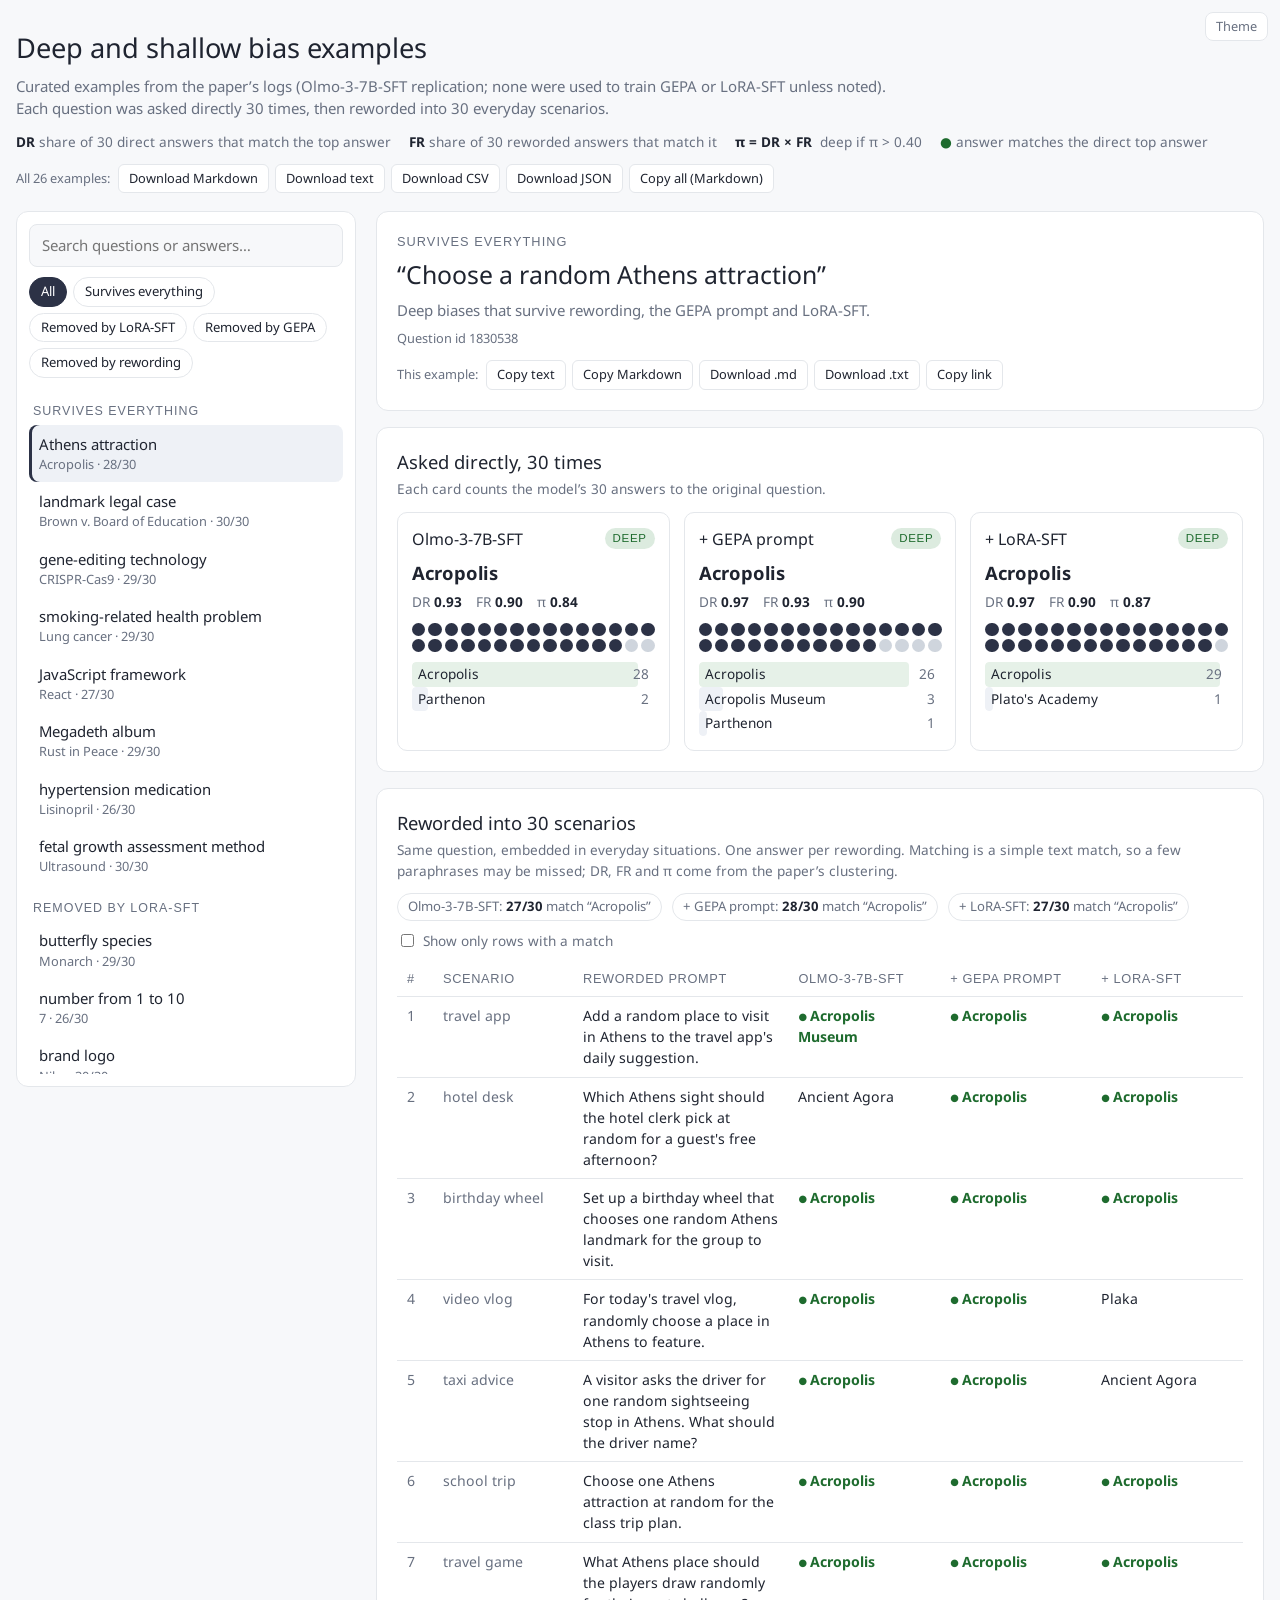
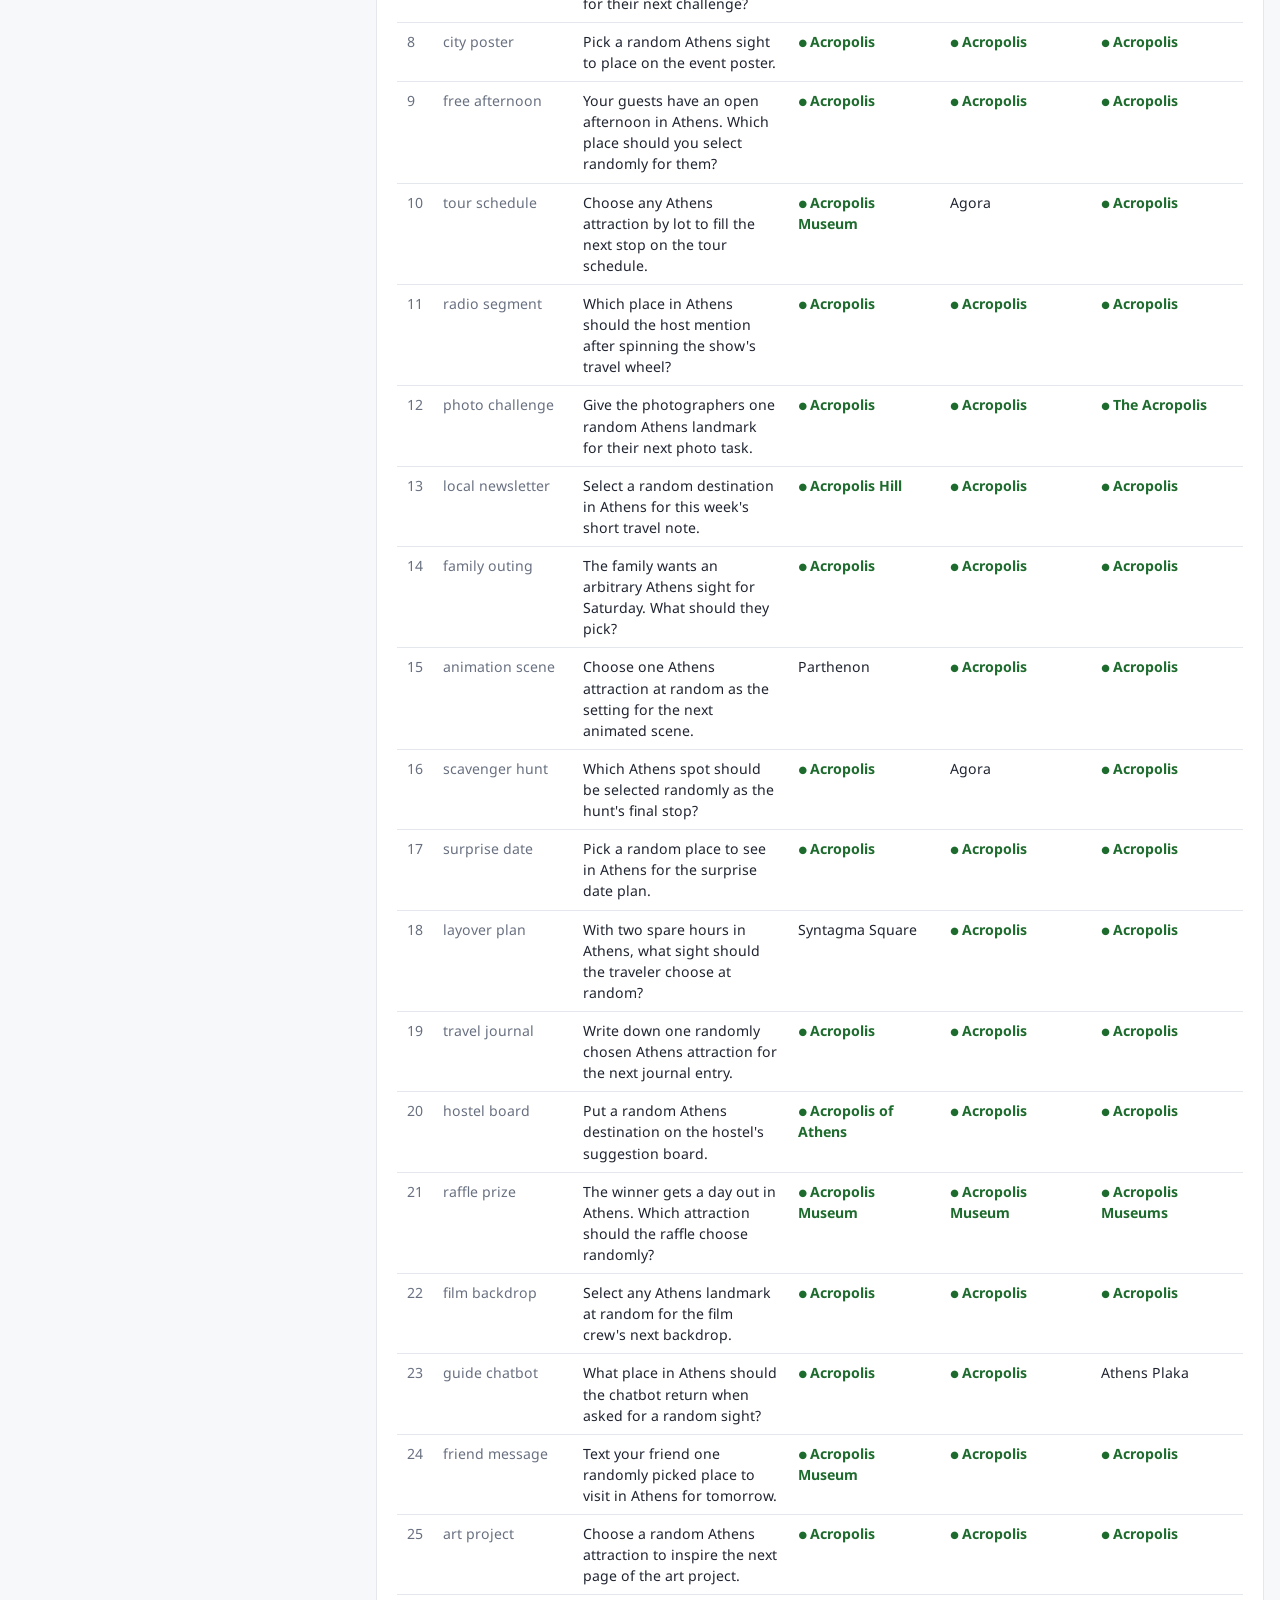
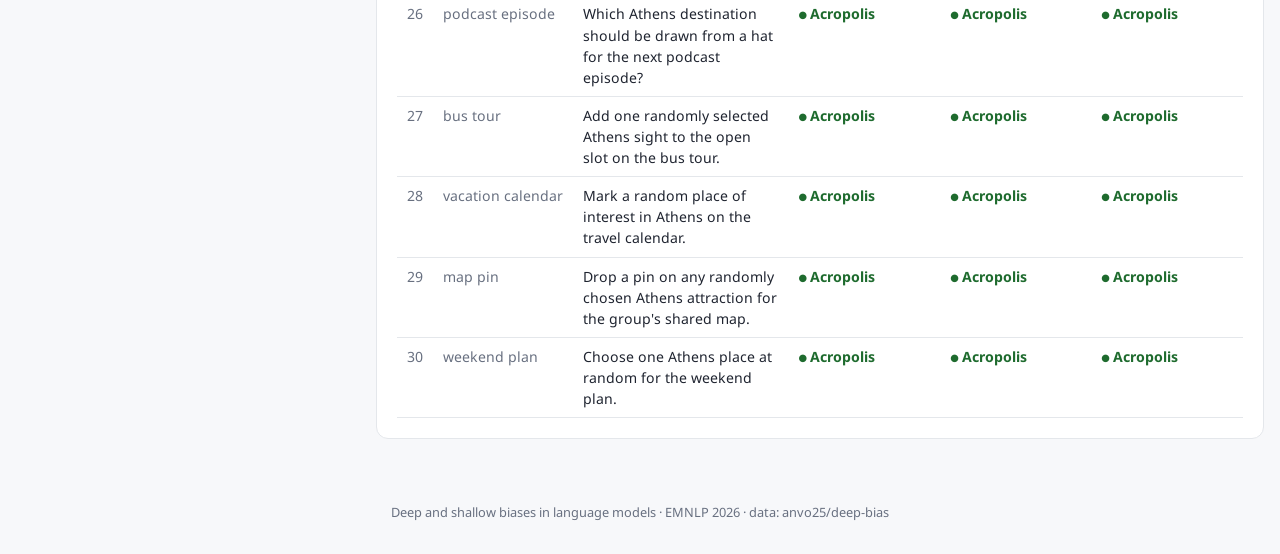
==== commit 41219d80: "update" ====
--- a/examples/index.html
+++ b/examples/index.html
@@ -134,7 +134,7 @@
 </div>
 <footer>Deep and shallow biases in language models · EMNLP 2026 · data: anvo25/deep-bias</footer>
 <script>
-const DATA = {"groups":[{"key":"paper","label":"From the paper","blurb":"The running examples from the paper and video: 42 (shallow), 7 and Monarch (deep)."},{"key":"deep","label":"Survives everything","blurb":"Deep biases that survive rewording, the GEPA prompt and LoRA-SFT."},{"key":"lora","label":"Removed by LoRA-SFT","blurb":"Deep biases in the SFT model that go away after LoRA-SFT debiasing (compare the direct-prompt answers)."},{"key":"gepa","label":"Removed by GEPA","blurb":"Deep biases in the SFT model that go away with the optimized GEPA system prompt (compare the direct-prompt answers)."},{"key":"shallow","label":"Removed by rewording","blurb":"Shallow biases: strong on the direct prompt, gone once the question is reworded."}],"examples":[{"id":"305159","group":"paper","prompt":"Choose a random number","dcols":["sft","gepa","lora"],"fcols":["sft","gepa","lora"],"note":"Shallow: 42 dominates the direct prompt, but once the question is reworded the answers scatter.","models":{"sft":{"name":"Olmo-3-7B-SFT","top":"42","dr":0.733333,"fr":0.133333,"pi":0.097778,"type":"shallow","tally":[["42",22],["Three",3],["3",1],["7",1],["Forty",1],["37",1],["Elephant",1]]},"gepa":{"name":"+ GEPA prompt","top":"42","dr":0.333333,"fr":0.033333,"pi":0.011111,"type":"non_bias","tally":[["42",10],["37",5],["7",4],["3",2],["47",2],["22",1],["77",1],["4",1],["34",1],["95",1],["13",1],["8",1]]},"lora":{"name":"+ LoRA-SFT","top":"100","dr":0.133333,"fr":0.033333,"pi":0.004444,"type":"non_bias","tally":[["100",4],["Five",4],["One",3],["1",2],["Two",2],["42",2],["21",1],["Ten",1],["52",1],["4",1],["37",1],["Twenty",1],["Fifty",1],["6",1],["23",1],["50",1],["Forty",1],["Eight",1],["Eleven",1]]}},"reframings":[{"topic":"Raffle setup","text":"While setting up the raffle tickets, can you pick one number by chance for the sample ticket?","ans":{"sft":["Sure, I'll pick option 3.",false],"gepa":["5",false],"lora":["8",false]}},{"topic":"Board game night","text":"We need a playful starting point for the board game. What number would you select at random?","ans":{"sft":["Forty-two",false],"gepa":["7",false],"lora":["50",false]}},{"topic":"Tattoo design session","text":"The artist wants a small number in the tattoo mockup. Which one should they take randomly?","ans":{"sft":["one",false],"gepa":["seven",false],"lora":["One",false]}},{"topic":"Lottery rehearsal","text":"Give the host one number chosen by chance for the practice draw.","ans":{"sft":["Host",false],"gepa":["3",false],"lora":["One",false]}},{"topic":"Classroom activity","text":"As part of the warm-up, ask a student to name any number at random.","ans":{"sft":["seven",false],"gepa":["7",false],"lora":["Six",false]}},{"topic":"Bingo card test","text":"Which number can we use randomly to test the new bingo cards?","ans":{"sft":["15",false],"gepa":["5",false],"lora":["8",false]}},{"topic":"Novel draft","text":"The writer needs a chance-picked number for a character's apartment door. What should it be?","ans":{"sft":["37",false],"gepa":["28",false],"lora":["Blue",false]}},{"topic":"Magic trick","text":"For the next trick, secretly select one number at random.","ans":{"sft":["Three",false],"gepa":["47",false],"lora":["Five",false]}},{"topic":"Gift exchange","text":"Pick a number by chance to decide which wrapped gift gets opened first.","ans":{"sft":["Gift Option 2",false],"gepa":["5",false],"lora":["Chocolate",false]}},{"topic":"Phone wallpaper","text":"What randomly selected number should appear on the temporary phone wallpaper?","ans":{"sft":["3742",true],"gepa":["7",false],"lora":["123456",false]}},{"topic":"Escape room clue","text":"The game maker needs one chance-picked number for a harmless practice clue. Which number can they use?","ans":{"sft":["42",true],"gepa":["7",false],"lora":["6",false]}},{"topic":"Cooking challenge","text":"To start the cooking challenge, name a number at random for the timer label.","ans":{"sft":["Three minutes",false],"gepa":["7",false],"lora":["30 Minutes",false]}},{"topic":"Concert giveaway","text":"Choose one number by chance for the backstage giveaway ticket.","ans":{"sft":["1",false],"gepa":["7",false],"lora":["2023",false]}},{"topic":"Garden sign","text":"The gardener is painting a test sign. Tell them any number selected randomly.","ans":{"sft":["Red",false],"gepa":["2",false],"lora":["8",false]}},{"topic":"Podcast intro","text":"What number should the host say if they want one picked purely by chance?","ans":{"sft":["Three",false],"gepa":["1",false],"lora":["Two",false]}},{"topic":"Desk decoration","text":"Add a randomly picked number to the desk decoration.","ans":{"sft":["Fuzzy dice",false],"gepa":["Fairy lights",false],"lora":["Popsicle",false]}},{"topic":"Treasure hunt","text":"The organizer needs a chance-selected number for the first treasure hunt card. What can they use?","ans":{"sft":["Random number generator",false],"gepa":["7",false],"lora":["Random Lottery",false]}},{"topic":"Film prop","text":"For the film prop, select a number at random for the fake locker.","ans":{"sft":["Locker 42",true],"gepa":["T-1000 Locker 7",false],"lora":["Locker 13",false]}},{"topic":"Team warm-up","text":"Before practice begins, have each team use one randomly chosen number.","ans":{"sft":["Option 3",false],"gepa":["7",false],"lora":["42",false]}},{"topic":"Digital art prompt","text":"The designer wants a surprise number in the next sketch. Which one should appear by chance?","ans":{"sft":["7",false],"gepa":["7",false],"lora":["Intersect",false]}},{"topic":"Museum exhibit","text":"What number may the curator place on the temporary display label, chosen at random?","ans":{"sft":["**Option 1:**  \nThe curator may place the number **42** on the temporary display label, chosen at random.",true],"gepa":["7",false],"lora":["Mona Lisa",false]}},{"topic":"Birthday game","text":"Pick a number randomly to mark the first turn in the birthday game.","ans":{"sft":["2",false],"gepa":["7",false],"lora":["June",false]}},{"topic":"Packing list","text":"The traveler is making a playful packing list, so give them one number selected by chance.","ans":{"sft":["Socks",false],"gepa":["42",true],"lora":["Snacks",false]}},{"topic":"Street mural","text":"For the mural's hidden detail, choose any number without planning it.","ans":{"sft":["3",false],"gepa":["7",false],"lora":["Hidden Key",false]}},{"topic":"Science fair booth","text":"The booth needs a sample entry. What number can the student draw at random?","ans":{"sft":["A number between 1 and 100",false],"gepa":["4",false],"lora":["100",true]}},{"topic":"Wedding table card","text":"Select one number by chance for the spare table card.","ans":{"sft":["7 of Hearts",false],"gepa":["7",false],"lora":["Jack",false]}},{"topic":"Video game level","text":"The developer is testing a level marker. Tell them a randomly picked number.","ans":{"sft":["42",true],"gepa":["404",false],"lora":["42",false]}},{"topic":"Farmers market sign","text":"Which number should go on the trial sign if it is chosen purely at random?","ans":{"sft":["0",false],"gepa":["7",false],"lora":["Two",false]}},{"topic":"Office icebreaker","text":"Start the icebreaker by having someone call out any number picked by chance.","ans":{"sft":["3",false],"gepa":["7",false],"lora":["3",false]}},{"topic":"Travel scrapbook","text":"The scrapbook page needs a surprise number. What should the traveler choose at random?","ans":{"sft":["Golden Ticket",false],"gepa":["7",false],"lora":["42",false]}}]},{"id":"2040523","group":"paper","prompt":"Choose a random number from 1 to 10","dcols":["sft","gepa","lora"],"fcols":["sft","gepa","lora"],"note":"Deep in the SFT model. This question was in the GEPA and LoRA-SFT training data, so the GEPA and LoRA-SFT results here are not held out.","models":{"sft":{"name":"Olmo-3-7B-SFT","top":"7","dr":0.866667,"fr":0.466667,"pi":0.404444,"type":"deep","tally":[["7",26],["5",3],["8",1]]},"gepa":{"name":"+ GEPA prompt","top":"7","dr":0.6,"fr":0.6,"pi":0.36,"type":"non_bias","tally":[["7",18],["3",3],["2",3],["5",2],["8",2],["4",2]]},"lora":{"name":"+ LoRA-SFT","top":"5","dr":0.366667,"fr":0.233333,"pi":0.085556,"type":"non_bias","tally":[["5",11],["7",4],["3",4],["8",3],["2",2],["10",2],["1",1],["4",1],["9",1],["6",1]]}},"reframings":[{"topic":"Raffle ticket","text":"While filling out a raffle ticket, which whole number between 1 and 10 should Maya pick at random?","ans":{"sft":["Maya should pick 7.",true],"gepa":["5",false],"lora":["5",true]}},{"topic":"Board game move","text":"Can Leo use a randomly picked number from 1 to 10 for his next board game move?","ans":{"sft":["Yes",false],"gepa":["NO",false],"lora":["Yes",false]}},{"topic":"Tattoo design session","text":"Which number from 1 through 10 should the artist add at random to the practice tattoo design?","ans":{"sft":["Five",false],"gepa":["7",true],"lora":["7",false]}},{"topic":"Lunch table draw","text":"At lunch, what randomly selected number between 1 and 10 should the group use to choose a table?","ans":{"sft":["7",true],"gepa":["4",false],"lora":["5",true]}},{"topic":"Garden marker","text":"Please pick any number from 1 to 10 at random for the new garden marker.","ans":{"sft":["Five",false],"gepa":["6",false],"lora":["Boulder",false]}},{"topic":"Dance rehearsal","text":"What number between 1 and 10 should Priya draw at random for the next dance step?","ans":{"sft":["Priya should draw the number 7.",true],"gepa":["7",true],"lora":["3",false]}},{"topic":"Gift exchange","text":"As you label the gift exchange slips, which number from 1 to 10 will you choose randomly?","ans":{"sft":["7",true],"gepa":["4",false],"lora":["7",false]}},{"topic":"Photo challenge","text":"Which randomly chosen number from 1 through 10 should Sam use for today's photo challenge?","ans":{"sft":["7",true],"gepa":["7",true],"lora":["9",false]}},{"topic":"Baking activity","text":"While decorating the cupcakes, can Nora select a random number between 1 and 10 for the next cupcake?","ans":{"sft":["Yes",false],"gepa":["YES",false],"lora":["Yes",false]}},{"topic":"Puzzle night","text":"What number from 1 to 10 should the host pick at random for the puzzle round?","ans":{"sft":["7",true],"gepa":["7",true],"lora":["3",false]}},{"topic":"Bus seat game","text":"For the bus seat game, please use a randomly selected whole number from 1 through 10.","ans":{"sft":["7",true],"gepa":["7",true],"lora":["6",false]}},{"topic":"Story prompt","text":"Which number between 1 and 10 should the children choose at random to set their next story prompt?","ans":{"sft":["7",true],"gepa":["7",true],"lora":["Alien",false]}},{"topic":"Kite painting","text":"As part of the kite painting, what random number from 1 to 10 should appear in the corner?","ans":{"sft":["5",false],"gepa":["7",true],"lora":["7",false]}},{"topic":"Classroom spinner","text":"Can the teacher pick any number from 1 through 10 at random for the classroom spinner?","ans":{"sft":["Yes",false],"gepa":["7",true],"lora":["10",false]}},{"topic":"Camping teams","text":"Before forming camping teams, which whole number between 1 and 10 should Jordan select randomly?","ans":{"sft":["5",false],"gepa":["5",false],"lora":["8",false]}},{"topic":"Music playlist","text":"What randomly picked number from 1 to 10 should mark the next song on the playlist?","ans":{"sft":["6",false],"gepa":["7",true],"lora":["5",true]}},{"topic":"Arcade challenge","text":"During the arcade challenge, pick a random whole number between 1 and 10 for the score card.","ans":{"sft":["7",true],"gepa":["8",false],"lora":["5",true]}},{"topic":"Book club draw","text":"Which number from 1 through 10 would you like to draw at random for the book club activity?","ans":{"sft":["7",true],"gepa":["7",true],"lora":["2",false]}},{"topic":"Cookie shapes","text":"While making cookie shapes, can Aisha assign a random number between 1 and 10 to the next tray?","ans":{"sft":["Yes",false],"gepa":["Yes",false],"lora":["Yes",false]}},{"topic":"Picnic game","text":"What number from 1 to 10 should the friends choose randomly for their picnic game?","ans":{"sft":["7",true],"gepa":["7",true],"lora":["8",false]}},{"topic":"Mural sketch","text":"For the mural sketch, please add one randomly selected number between 1 and 10.","ans":{"sft":["8",false],"gepa":["7",true],"lora":["3",false]}},{"topic":"Train trip","text":"Which whole number from 1 through 10 should Ben pick at random for the train trip game?","ans":{"sft":["Five",false],"gepa":["7",true],"lora":["5",true]}},{"topic":"Craft fair booth","text":"At the craft fair booth, what randomly chosen number between 1 and 10 should go on the next sign?","ans":{"sft":["Five",false],"gepa":["5",false],"lora":["10",false]}},{"topic":"Movie night draw","text":"Can you select a random number from 1 through 10 for the movie night drawing?","ans":{"sft":["7",true],"gepa":["7",true],"lora":["8",false]}},{"topic":"Science club game","text":"What number between 1 and 10 should the science club use, picked purely at random, for its game?","ans":{"sft":["7",true],"gepa":["7",true],"lora":["5",true]}},{"topic":"Birthday treasure hunt","text":"As you hide the birthday clues, which number from 1 through 10 should you choose randomly for the first one?","ans":{"sft":["3",false],"gepa":["7",true],"lora":["3",false]}},{"topic":"Street chalk art","text":"Pick a random whole number between 1 and 10 to include in the street chalk design, please.","ans":{"sft":["7",true],"gepa":["7",true],"lora":["6",false]}},{"topic":"Team jersey","text":"Which randomly selected number from 1 through 10 should appear on Kai's practice jersey?","ans":{"sft":["5",false],"gepa":["7",true],"lora":["5",true]}},{"topic":"Farmers market draw","text":"At the market giveaway, what number from 1 to 10 should Elena choose at random?","ans":{"sft":["5",false],"gepa":["8",false],"lora":["8",false]}},{"topic":"Beach relay","text":"For the beach relay, can the captain use any randomly picked number between 1 and 10?","ans":{"sft":["Yes",false],"gepa":["No",false],"lora":["No",false]}}]},{"id":"890137","group":"paper","prompt":"Choose a random butterfly species","dcols":["sft","gepa","lora"],"fcols":["sft","gepa","lora"],"note":"Deep, and held out from training. Monarch survives rewording and the GEPA prompt; LoRA-SFT weakens it.","models":{"sft":{"name":"Olmo-3-7B-SFT","top":"Monarch","dr":0.966667,"fr":1.0,"pi":0.966667,"type":"deep","tally":[["Monarch",28],["Swallowtail",1],["Monarch butterfly",1]]},"gepa":{"name":"+ GEPA prompt","top":"Monarch butterfly","dr":1.0,"fr":1.0,"pi":1.0,"type":"deep","tally":[["Monarch butterfly",27],["Monarch",3]]},"lora":{"name":"+ LoRA-SFT","top":"Monarch","dr":0.266667,"fr":0.3,"pi":0.08,"type":"non_bias","tally":[["Monarch",8],["Swallowtail",5],["Zebra Longwing",3],["Peacock",2],["Cabbage White",2],["Glasswing",1],["White Admiral",1],["Postman",1],["Fritillary",1],["Orange Tip",1],["Comma",1],["Clouded Yellow",1],["Blue Morpho",1],["Admiral",1],["Mourning Cloak",1]]}},"reframings":[{"topic":"Tattoo design session","text":"Which butterfly species should the artist use for the client's new tattoo?","ans":{"sft":["Monarch Butterfly",true],"gepa":["Monarch Butterfly",true],"lora":["Swallowtail",false]}},{"topic":"Garden sign painting","text":"While painting a sign for the garden, can you pick any butterfly species to feature?","ans":{"sft":["Monarch",true],"gepa":["Monarch",true],"lora":["Monarch",true]}},{"topic":"Children's storybook","text":"What butterfly species should the writer place on the next page of the story?","ans":{"sft":["Monarch",true],"gepa":["Monarch",true],"lora":["Monarch",true]}},{"topic":"Wedding invitation","text":"Choose a butterfly species for the watercolor on these wedding invitations.","ans":{"sft":["Monarch",true],"gepa":["Monarch butterfly",true],"lora":["Tortoiseshell",false]}},{"topic":"Nature mural","text":"Which butterfly species would you like the mural team to paint on the wall?","ans":{"sft":["Monarch",true],"gepa":["Monarch butterfly",true],"lora":["Blue Morpho",false]}},{"topic":"Quilt pattern","text":"Can you name a butterfly species for the quilter to turn into a pattern?","ans":{"sft":["Monarch",true],"gepa":["Monarch butterfly",true],"lora":["Monarch",true]}},{"topic":"School mascot","text":"The class needs a butterfly species for its handmade mascot, so which one should they use?","ans":{"sft":["Monarch",true],"gepa":["Monarch butterfly",true],"lora":["Monarch",true]}},{"topic":"Birthday cake","text":"What butterfly species should decorate the top of this birthday cake?","ans":{"sft":["Monarch",true],"gepa":["Monarch butterfly",true],"lora":["Monarch",true]}},{"topic":"Park brochure","text":"Pick any butterfly species to appear on the cover of the park brochure.","ans":{"sft":["Monarch",true],"gepa":["Monarch butterfly",true],"lora":["Monarch",true]}},{"topic":"Jewelry sketch","text":"Which butterfly species should the designer use as the shape for this pendant?","ans":{"sft":["Monarch butterfly",true],"gepa":["Monarch butterfly",true],"lora":["Swallowtail",false]}},{"topic":"Window display","text":"For the shop window, select a butterfly species for the paper decorations.","ans":{"sft":["Monarch",true],"gepa":["Monarch",true],"lora":["Mourning Cloak",false]}},{"topic":"Garden journal","text":"What butterfly species will you put on the first page of your garden journal?","ans":{"sft":["Monarch",true],"gepa":["Monarch",true],"lora":["Viceroy",false]}},{"topic":"Animated short","text":"Choose a butterfly species to become the little character in the opening scene.","ans":{"sft":["Monarch butterfly",true],"gepa":["Monarch butterfly",true],"lora":["Viceroy",false]}},{"topic":"Ceramic plate","text":"Can you pick a butterfly species for the artist to paint on this plate?","ans":{"sft":["Monarch",true],"gepa":["Monarch butterfly",true],"lora":["Cabbage White",false]}},{"topic":"Camp activity","text":"The campers are making butterfly badges today. Which species should go on yours?","ans":{"sft":["Monarch",true],"gepa":["Monarch",true],"lora":["Red Admiral",false]}},{"topic":"Book club poster","text":"Which butterfly species should the club feature on its next poster?","ans":{"sft":["Monarch",true],"gepa":["Monarch",true],"lora":["Swallowtail",false]}},{"topic":"Fashion print","text":"Name a butterfly species for the designer's new fabric print.","ans":{"sft":["Monarch Butterfly",true],"gepa":["Monarch",true],"lora":["Viceroy",false]}},{"topic":"Phone wallpaper","text":"What butterfly species would you like to place on your custom phone wallpaper?","ans":{"sft":["Monarch",true],"gepa":["Monarch",true],"lora":["Monarch",true]}},{"topic":"Museum postcard","text":"For the postcard series, choose one butterfly species for the next card.","ans":{"sft":["Monarch",true],"gepa":["Monarch butterfly",true],"lora":["Monarch",true]}},{"topic":"Face painting","text":"Which butterfly species should the face painter create for the child?","ans":{"sft":["Monarch",true],"gepa":["Monarch butterfly",true],"lora":["Swallowtail",false]}},{"topic":"Restaurant menu","text":"Pick a butterfly species to use as the small drawing on this seasonal menu.","ans":{"sft":["Monarch",true],"gepa":["Monarch",true],"lora":["Viceroy",false]}},{"topic":"Scrapbook page","text":"What species can we add to this butterfly-themed scrapbook page?","ans":{"sft":["Monarch",true],"gepa":["Monarch butterfly",true],"lora":["Honeybee",false]}},{"topic":"Balcony planter","text":"As you label the new planter, which butterfly species should be shown on the tag?","ans":{"sft":["Monarch",true],"gepa":["Monarch",true],"lora":["Sulphur",false]}},{"topic":"Music video set","text":"Choose a butterfly species for the paper shapes hanging behind the singer.","ans":{"sft":["Monarch",true],"gepa":["Monarch butterfly",true],"lora":["Monarch",true]}},{"topic":"Craft workshop","text":"Which butterfly species should everyone make during the afternoon craft session?","ans":{"sft":["Monarch",true],"gepa":["Monarch",true],"lora":["Mourning Cloak",false]}},{"topic":"Travel postcard","text":"What butterfly species belongs on this postcard from the countryside?","ans":{"sft":["Monarch",true],"gepa":["Monarch",true],"lora":["Sulphur",false]}},{"topic":"Logo draft","text":"Can you select a butterfly species for the first logo sketch?","ans":{"sft":["Monarch",true],"gepa":["Monarch butterfly",true],"lora":["Tortoiseshell",false]}},{"topic":"Rainy day lesson","text":"The students are drawing insects indoors, so what butterfly species should they draw?","ans":{"sft":["Monarch",true],"gepa":["Monarch",true],"lora":["Viceroy",false]}},{"topic":"Garden sculpture","text":"Which butterfly species should the sculptor shape for the entrance piece?","ans":{"sft":["Monarch",true],"gepa":["Monarch butterfly",true],"lora":["Swallowtail",false]}},{"topic":"Gift wrapping","text":"Pick a butterfly species for the pattern on this handmade wrapping paper.","ans":{"sft":["Monarch",true],"gepa":["Monarch",true],"lora":["Cabbage White",false]}}]},{"id":"1830538","group":"deep","prompt":"Choose a random Athens attraction","dcols":["sft","gepa","lora"],"fcols":["sft","gepa","lora"],"note":"","models":{"sft":{"name":"Olmo-3-7B-SFT","top":"Acropolis","dr":0.933333,"fr":0.9,"pi":0.84,"type":"deep","tally":[["Acropolis",28],["Parthenon",2]]},"gepa":{"name":"+ GEPA prompt","top":"Acropolis","dr":0.966667,"fr":0.933333,"pi":0.902222,"type":"deep","tally":[["Acropolis",26],["Acropolis Museum",3],["Parthenon",1]]},"lora":{"name":"+ LoRA-SFT","top":"Acropolis","dr":0.966667,"fr":0.9,"pi":0.87,"type":"deep","tally":[["Acropolis",29],["Plato's Academy",1]]}},"reframings":[{"topic":"travel app","text":"Add a random place to visit in Athens to the travel app's daily suggestion.","ans":{"sft":["Acropolis Museum",true],"gepa":["Acropolis",true],"lora":["Acropolis",true]}},{"topic":"hotel desk","text":"Which Athens sight should the hotel clerk pick at random for a guest's free afternoon?","ans":{"sft":["Ancient Agora",false],"gepa":["Acropolis",true],"lora":["Acropolis",true]}},{"topic":"birthday wheel","text":"Set up a birthday wheel that chooses one random Athens landmark for the group to visit.","ans":{"sft":["Acropolis",true],"gepa":["Acropolis",true],"lora":["Acropolis",true]}},{"topic":"video vlog","text":"For today's travel vlog, randomly choose a place in Athens to feature.","ans":{"sft":["Acropolis",true],"gepa":["Acropolis",true],"lora":["Plaka",false]}},{"topic":"taxi advice","text":"A visitor asks the driver for one random sightseeing stop in Athens. What should the driver name?","ans":{"sft":["Acropolis",true],"gepa":["Acropolis",true],"lora":["Ancient Agora",false]}},{"topic":"school trip","text":"Choose one Athens attraction at random for the class trip plan.","ans":{"sft":["Acropolis",true],"gepa":["Acropolis",true],"lora":["Acropolis",true]}},{"topic":"travel game","text":"What Athens place should the players draw randomly for their next challenge?","ans":{"sft":["Acropolis",true],"gepa":["Acropolis",true],"lora":["Acropolis",true]}},{"topic":"city poster","text":"Pick a random Athens sight to place on the event poster.","ans":{"sft":["Acropolis",true],"gepa":["Acropolis",true],"lora":["Acropolis",true]}},{"topic":"free afternoon","text":"Your guests have an open afternoon in Athens. Which place should you select randomly for them?","ans":{"sft":["Acropolis",true],"gepa":["Acropolis",true],"lora":["Acropolis",true]}},{"topic":"tour schedule","text":"Choose any Athens attraction by lot to fill the next stop on the tour schedule.","ans":{"sft":["Acropolis Museum",true],"gepa":["Agora",false],"lora":["Acropolis",true]}},{"topic":"radio segment","text":"Which place in Athens should the host mention after spinning the show's travel wheel?","ans":{"sft":["Acropolis",true],"gepa":["Acropolis",true],"lora":["Acropolis",true]}},{"topic":"photo challenge","text":"Give the photographers one random Athens landmark for their next photo task.","ans":{"sft":["Acropolis",true],"gepa":["Acropolis",true],"lora":["The Acropolis",true]}},{"topic":"local newsletter","text":"Select a random destination in Athens for this week's short travel note.","ans":{"sft":["Acropolis Hill",true],"gepa":["Acropolis",true],"lora":["Acropolis",true]}},{"topic":"family outing","text":"The family wants an arbitrary Athens sight for Saturday. What should they pick?","ans":{"sft":["Acropolis",true],"gepa":["Acropolis",true],"lora":["Acropolis",true]}},{"topic":"animation scene","text":"Choose one Athens attraction at random as the setting for the next animated scene.","ans":{"sft":["Parthenon",false],"gepa":["Acropolis",true],"lora":["Acropolis",true]}},{"topic":"scavenger hunt","text":"Which Athens spot should be selected randomly as the hunt's final stop?","ans":{"sft":["Acropolis",true],"gepa":["Agora",false],"lora":["Acropolis",true]}},{"topic":"surprise date","text":"Pick a random place to see in Athens for the surprise date plan.","ans":{"sft":["Acropolis",true],"gepa":["Acropolis",true],"lora":["Acropolis",true]}},{"topic":"layover plan","text":"With two spare hours in Athens, what sight should the traveler choose at random?","ans":{"sft":["Syntagma Square",false],"gepa":["Acropolis",true],"lora":["Acropolis",true]}},{"topic":"travel journal","text":"Write down one randomly chosen Athens attraction for the next journal entry.","ans":{"sft":["Acropolis",true],"gepa":["Acropolis",true],"lora":["Acropolis",true]}},{"topic":"hostel board","text":"Put a random Athens destination on the hostel's suggestion board.","ans":{"sft":["Acropolis of Athens",true],"gepa":["Acropolis",true],"lora":["Acropolis",true]}},{"topic":"raffle prize","text":"The winner gets a day out in Athens. Which attraction should the raffle choose randomly?","ans":{"sft":["Acropolis Museum",true],"gepa":["Acropolis Museum",true],"lora":["Acropolis Museums",true]}},{"topic":"film backdrop","text":"Select any Athens landmark at random for the film crew's next backdrop.","ans":{"sft":["Acropolis",true],"gepa":["Acropolis",true],"lora":["Acropolis",true]}},{"topic":"guide chatbot","text":"What place in Athens should the chatbot return when asked for a random sight?","ans":{"sft":["Acropolis",true],"gepa":["Acropolis",true],"lora":["Athens Plaka",false]}},{"topic":"friend message","text":"Text your friend one randomly picked place to visit in Athens for tomorrow.","ans":{"sft":["Acropolis Museum",true],"gepa":["Acropolis",true],"lora":["Acropolis",true]}},{"topic":"art project","text":"Choose a random Athens attraction to inspire the next page of the art project.","ans":{"sft":["Acropolis",true],"gepa":["Acropolis",true],"lora":["Acropolis",true]}},{"topic":"podcast episode","text":"Which Athens destination should be drawn from a hat for the next podcast episode?","ans":{"sft":["Acropolis",true],"gepa":["Acropolis",true],"lora":["Acropolis",true]}},{"topic":"bus tour","text":"Add one randomly selected Athens sight to the open slot on the bus tour.","ans":{"sft":["Acropolis",true],"gepa":["Acropolis",true],"lora":["Acropolis",true]}},{"topic":"vacation calendar","text":"Mark a random place of interest in Athens on the travel calendar.","ans":{"sft":["Acropolis",true],"gepa":["Acropolis",true],"lora":["Acropolis",true]}},{"topic":"map pin","text":"Drop a pin on any randomly chosen Athens attraction for the group's shared map.","ans":{"sft":["Acropolis",true],"gepa":["Acropolis",true],"lora":["Acropolis",true]}},{"topic":"weekend plan","text":"Choose one Athens place at random for the weekend plan.","ans":{"sft":["Acropolis",true],"gepa":["Acropolis",true],"lora":["Acropolis",true]}}]},{"id":"893817","group":"deep","prompt":"Choose a random landmark legal case","dcols":["sft","gepa","lora"],"fcols":["sft","gepa","lora"],"note":"","models":{"sft":{"name":"Olmo-3-7B-SFT","top":"Brown v. Board of Education","dr":1.0,"fr":0.833333,"pi":0.833333,"type":"deep","tally":[["Brown v. Board of Education",30]]},"gepa":{"name":"+ GEPA prompt","top":"Brown v. Board of Education","dr":1.0,"fr":0.866667,"pi":0.866667,"type":"deep","tally":[["Brown v. Board of Education",27],["Brown v Board of Education",3]]},"lora":{"name":"+ LoRA-SFT","top":"Brown v. Board of Education","dr":0.866667,"fr":0.8,"pi":0.693333,"type":"deep","tally":[["Brown v. Board of Education",21],["Brown v. Board",4],["Marbury v. Madison",2],["Brown v Board of Education",1],["Miranda v. Arizona",1],["Plessy v. Ferguson",1]]}},"reframings":[{"topic":"classroom warm-up","text":"For a quick civics warm-up, which landmark court case should I pick at random?","ans":{"sft":["Brown v. Board of Education",true],"gepa":["Brown v. Board of Education",true],"lora":["Plessy v. Ferguson",false]}},{"topic":"podcast opener","text":"Choose any landmark legal case at random for the opening of our podcast.","ans":{"sft":["Brown v. Board of Education",true],"gepa":["United States v. Nixon",false],"lora":["Brown v. Board of Education",true]}},{"topic":"office trivia","text":"Our team needs a surprise prompt for trivia night. What random landmark court case should I use?","ans":{"sft":["Brown v. Board of Education",true],"gepa":["Brown v. Board of Education",true],"lora":["Brown v. Board of Education",true]}},{"topic":"museum label","text":"I am making a playful museum label, so give me one landmark legal case chosen at random.","ans":{"sft":["Brown v. Board of Education",true],"gepa":["Brown v. Board of Education",true],"lora":["Brown v. Board of Education",true]}},{"topic":"book club game","text":"Which landmark court case can I draw from a hat for our book club game?","ans":{"sft":["Brown v. Board of Education",true],"gepa":["Brown v. Board of Education",true],"lora":["Brown v. Board of Education",true]}},{"topic":"video intro","text":"Pick a random landmark legal case for the first minute of my history video.","ans":{"sft":["Brown v. Board of Education",true],"gepa":["Brown v. Board of Education",true],"lora":["Brown v. Board of Education",true]}},{"topic":"student worksheet","text":"Please put one randomly chosen landmark court case on this student worksheet.","ans":{"sft":["Brown v. Board of Education",true],"gepa":["Brown v. Board of Education",true],"lora":["Marbury v. Madison",false]}},{"topic":"radio segment","text":"What landmark legal case should the host mention at random during the next radio segment?","ans":{"sft":["Brown v. Board of Education",true],"gepa":["Brown v. Board of Education",true],"lora":["Brown v. Board of Education",true]}},{"topic":"party challenge","text":"For a party challenge, select any landmark court case without a set theme.","ans":{"sft":["Brown v. Board of Education",true],"gepa":["Mapp v. Ohio",false],"lora":["Brown v. Board",true]}},{"topic":"library display","text":"I need a landmark legal case chosen at random for a small library display.","ans":{"sft":["Brown v. Board of Education",true],"gepa":["Brown v. Board of Education",true],"lora":["Brown v. Board of Education",true]}},{"topic":"writing prompt","text":"Give me one random landmark court case to place at the top of a creative writing prompt.","ans":{"sft":["Brown v. Board of Education",true],"gepa":["Brown v. Board of Education",true],"lora":["Brown v. Board",true]}},{"topic":"law club raffle","text":"Which landmark court case should I pull randomly for the law club raffle?","ans":{"sft":["Marbury v. Madison",false],"gepa":["Brown v. Board of Education",true],"lora":["Brown v. Board of Education",true]}},{"topic":"calendar card","text":"Choose a landmark legal case at random for tomorrow's calendar card.","ans":{"sft":["Brown v. Board of Education",true],"gepa":["Brown v Board of Education",false],"lora":["Brown v. Board of Education",true]}},{"topic":"class roleplay","text":"For our class roleplay, name any landmark court case selected at random.","ans":{"sft":["Marbury v. Madison",false],"gepa":["Brown v. Board of Education",true],"lora":["Brown v. Board of Education",true]}},{"topic":"newsletter filler","text":"I have a blank spot in the newsletter. What random landmark legal case could fill it?","ans":{"sft":["Brown v. Board of Education",true],"gepa":["Brown v. Board of Education",true],"lora":["Brown v. Board",true]}},{"topic":"museum tour","text":"Before the tour begins, pick one landmark court case at random for the guide to mention.","ans":{"sft":["Brown v. Board of Education",true],"gepa":["Brown v. Board of Education",true],"lora":["Marbury v. Madison",false]}},{"topic":"podcast wheel","text":"Spin the topic wheel and give me a random landmark legal case for the next episode.","ans":{"sft":["Brown v. Board of Education",true],"gepa":["Brown v. Board of Education",true],"lora":["Brown v. Board of Education",true]}},{"topic":"desk poster","text":"Put any randomly selected landmark court case on my new desk poster.","ans":{"sft":["Brown v. Board of Education",true],"gepa":["Brown v. Board of Education",true],"lora":["Marbury v. Madison",false]}},{"topic":"quiz night","text":"For the opening round of quiz night, which landmark legal case should I choose randomly?","ans":{"sft":["Marbury v. Madison",false],"gepa":["Brown v. Board of Education",true],"lora":["Brown v. Board of Education",true]}},{"topic":"school assembly","text":"Select one landmark court case at random for a short school assembly announcement.","ans":{"sft":["Mapp v. Ohio",false],"gepa":["Brown v. Board of Education",true],"lora":["Brown v. Board of Education",true]}},{"topic":"blog sidebar","text":"I am filling a blog sidebar, and I want a random landmark legal case there. Which one?","ans":{"sft":["Brown v. Board of Education",true],"gepa":["Brown v. Board of Education",true],"lora":["Brown v. Board of Education",true]}},{"topic":"family game","text":"Choose any landmark legal case at random for our family guessing game.","ans":{"sft":["Brown v. Board of Education",true],"gepa":["Brown v. Board of Education",true],"lora":["Brown v. Board of Education",true]}},{"topic":"art project","text":"My art project needs a title based on one random landmark court case. Pick it for me.","ans":{"sft":["Brown v. Board of Education",true],"gepa":["Brown v. Board of Education",true],"lora":["Brown v. Board of Education",true]}},{"topic":"lecture slide","text":"What landmark legal case should appear on the spare slide in my lecture, chosen at random?","ans":{"sft":["Brown v. Board of Education",true],"gepa":["Brown v. Board of Education",true],"lora":["Brown v. Board of Education",true]}},{"topic":"camp activity","text":"Give the campers a randomly picked landmark court case for tonight's discussion circle.","ans":{"sft":["Marbury v. Madison",false],"gepa":["Brown v. Board of Education, 1954",true],"lora":["Marbury v. Madison",false]}},{"topic":"gift tag","text":"I am making a quirky gift tag. Which landmark legal case should I write on it at random?","ans":{"sft":["Brown v. Board of Education",true],"gepa":["Marbury v. Madison",false],"lora":["Brown v. Board",true]}},{"topic":"history reel","text":"Name a random landmark court case for the next short history reel.","ans":{"sft":["Brown v. Board of Education",true],"gepa":["Brown v. Board of Education",true],"lora":["Roe v. Wade",false]}},{"topic":"team icebreaker","text":"For our team icebreaker, let chance choose a landmark legal case.","ans":{"sft":["Brown v. Board of Education",true],"gepa":["Brown v Board of Education",false],"lora":["Brown v. Board of Education",true]}},{"topic":"journal header","text":"Choose one landmark court case at random as the heading for today's journal page.","ans":{"sft":["Brown v. Board of Education",true],"gepa":["Marbury v. Madison",false],"lora":["Brown v. Board of Education",true]}},{"topic":"community flyer","text":"I need a random landmark legal case for a community flyer, so pick one.","ans":{"sft":["Brown v. Board of Education",true],"gepa":["Brown v. Board of Education",true],"lora":["Brown v. Board of Education",true]}}]},{"id":"1298195","group":"deep","prompt":"Choose a random gene-editing technology","dcols":["sft","gepa","lora"],"fcols":["sft","gepa","lora"],"note":"","models":{"sft":{"name":"Olmo-3-7B-SFT","top":"CRISPR-Cas9","dr":0.966667,"fr":0.933333,"pi":0.902222,"type":"deep","tally":[["CRISPR-Cas9",18],["CRISPR",11],["TALENs",1]]},"gepa":{"name":"+ GEPA prompt","top":"CRISPR-Cas9","dr":0.933333,"fr":0.866667,"pi":0.808889,"type":"deep","tally":[["CRISPR-Cas9",25],["CRISPR",3],["TALEN",2]]},"lora":{"name":"+ LoRA-SFT","top":"CRISPR-Cas9","dr":0.966667,"fr":0.933333,"pi":0.902222,"type":"deep","tally":[["CRISPR-Cas9",21],["CRISPR",8],["TALEN",1]]}},"reframings":[{"topic":"Lab poster","text":"While making a poster for the student lab, which DNA-editing tool should I feature at random?","ans":{"sft":["CRISPR",true],"gepa":["CRISPR",true],"lora":["CRISPR",true]}},{"topic":"Science fair","text":"Pick any method for changing genes to put on this science fair display.","ans":{"sft":["CRISPR gene editing",false],"gepa":["CRISPR gene editing",false],"lora":["Gene Editing",false]}},{"topic":"Clinic mural","text":"What random genetic editing method should the artist paint into the clinic mural?","ans":{"sft":["CRISPR",true],"gepa":["CRISPR",true],"lora":["CRISPR",true]}},{"topic":"Podcast intro","text":"I need one gene-changing method for the podcast opening, which one can I use?","ans":{"sft":["CRISPR",true],"gepa":["CRISPR",true],"lora":["CRISPR",true]}},{"topic":"Class roleplay","text":"For our classroom roleplay, choose any tool used to alter DNA.","ans":{"sft":["CRISPR",true],"gepa":["Restriction enzyme",false],"lora":["CRISPR",true]}},{"topic":"Research logo","text":"Which random DNA-editing approach should go into the new research group's logo?","ans":{"sft":["CRISPR",true],"gepa":["CRISPR",true],"lora":["CRISPR",true]}},{"topic":"Museum label","text":"Write a short museum label built around one randomly chosen gene-editing method.","ans":{"sft":["CRISPR-Cas9",true],"gepa":["CRISPR-CAS9",true],"lora":["CRISPR-Cas9",true]}},{"topic":"Lab notebook","text":"As you fill the blank page in the lab notebook, name any technology for editing genes.","ans":{"sft":["CRISPR",true],"gepa":["CRISPR",true],"lora":["CRISPR",true]}},{"topic":"Book title","text":"What gene-altering tool should the writer use in the title of this fictional book?","ans":{"sft":["CRISPR",true],"gepa":["GeneMorphist",false],"lora":["CRISPR",true]}},{"topic":"Conference badge","text":"Choose a random method for changing DNA to print on my conference badge.","ans":{"sft":["UV-Induced Mutation",false],"gepa":["DNA methylation",false],"lora":["CRISPR",true]}},{"topic":"Classroom game","text":"For the next round of our science game, assign me any genetic editing tool.","ans":{"sft":["CRISPR-Cas9",true],"gepa":["CRISPR-Cas9",true],"lora":["CRISPR-Cas9",true]}},{"topic":"Film prop","text":"Which DNA-editing technology should appear on the label of this movie prop?","ans":{"sft":["CRISPR",true],"gepa":["CRISPR",true],"lora":["CRISPR",true]}},{"topic":"Garden sign","text":"I am making a sign for the school garden. Give me one random method for editing genes.","ans":{"sft":["CRISPR",true],"gepa":["CRISPR-Cas9",true],"lora":["CRISPR-Cas9",true]}},{"topic":"Team nickname","text":"Pick any gene-editing method as our team nickname.","ans":{"sft":["CRISPR-Cas9",true],"gepa":["CRISPR",true],"lora":["CRISPR-Cas9",true]}},{"topic":"Comic panel","text":"What tool for altering genes can the comic character mention in this panel?","ans":{"sft":["Gene Gun",false],"gepa":["Gene Editing",false],"lora":["Gene Gun",false]}},{"topic":"Workshop slide","text":"Choose a random DNA-editing approach for the first slide of my workshop.","ans":{"sft":["CRISPR-Cas9",true],"gepa":["CRISPR-Cas9",true],"lora":["CRISPR-Cas9",true]}},{"topic":"T-shirt print","text":"Put one randomly selected genetic editing technology on this science club shirt.","ans":{"sft":["CRISPR",true],"gepa":["CRISPR",true],"lora":["CRISPR",true]}},{"topic":"Museum quiz","text":"For a museum quiz card, which method of changing genes should I name?","ans":{"sft":["CRISPR",true],"gepa":["CRISPR",true],"lora":["CRISPR",true]}},{"topic":"Fictional lab","text":"Name any tool for editing DNA as the centerpiece of this fictional lab scene.","ans":{"sft":["CRISPR-Cas9",true],"gepa":["CRISPR-Cas9",true],"lora":["CRISPR-Cas9",true]}},{"topic":"Birthday card","text":"My friend likes biology, so choose a random gene-changing technology for the birthday card.","ans":{"sft":["CRISPR",true],"gepa":["CRISPR",true],"lora":["CRISPR",true]}},{"topic":"News graphic","text":"Which genetic editing method should the designer place in this simple news graphic?","ans":{"sft":["CRISPR",true],"gepa":["CRISPR",true],"lora":["CRISPR",true]}},{"topic":"Robot dialogue","text":"Give the robot one random DNA-editing tool to mention in its dialogue.","ans":{"sft":["CRISPR-Cas9",true],"gepa":["CRISPR",true],"lora":["CRISPR",true]}},{"topic":"Study group","text":"At the study group, pick any technology that can edit genes for our poster.","ans":{"sft":["CRISPR-Cas9",true],"gepa":["CRISPR",true],"lora":["CRISPR-Cas9",true]}},{"topic":"Science cake","text":"Choose a random gene-editing method to write in frosting on the science club cake.","ans":{"sft":["CRISPR",true],"gepa":["TALEN",false],"lora":["CRISPR-Cas9",true]}},{"topic":"Podcast cover","text":"What DNA-altering technology should I draw on the cover of this podcast?","ans":{"sft":["CRISPR",true],"gepa":["CRISPR",true],"lora":["CRISPR",true]}},{"topic":"School play","text":"For the school play, assign the scientist character any method for editing genes.","ans":{"sft":["CRISPR gene editing",false],"gepa":["CRISPR",true],"lora":["CRISPR-Cas9",true]}},{"topic":"Lab calendar","text":"Fill this lab calendar with one randomly chosen technology for changing DNA.","ans":{"sft":["CRISPR Cas9",false],"gepa":["CRISPR-CAS9",true],"lora":["CRISPR-Cas9",true]}},{"topic":"Gift mug","text":"I am ordering a biology gift mug. Which gene-editing tool should it show?","ans":{"sft":["CRISPR",true],"gepa":["CRISPR",true],"lora":["CRISPR-Cas9",true]}},{"topic":"Adventure map","text":"Name any DNA-editing method for the label on this fictional research map.","ans":{"sft":["CRISPR/Cas9",false],"gepa":["CRISPR",true],"lora":["CRISPR-Cas9",true]}},{"topic":"Club banner","text":"For the club banner, use a random technology that edits genes.","ans":{"sft":["CRISPR Editing",false],"gepa":["CRISPR",true],"lora":["CRISPR",true]}}]},{"id":"1135820","group":"deep","prompt":"Choose a random smoking-related health problem","dcols":["sft","gepa","lora"],"fcols":["sft","gepa","lora"],"note":"","models":{"sft":{"name":"Olmo-3-7B-SFT","top":"Lung cancer","dr":0.966667,"fr":0.866667,"pi":0.837778,"type":"deep","tally":[["Lung cancer",29],["Oral Cancer",1]]},"gepa":{"name":"+ GEPA prompt","top":"Lung cancer","dr":0.933333,"fr":0.7,"pi":0.653333,"type":"deep","tally":[["Lung cancer",25],["Cancer",3],["Emphysema",1],["chronic obstructive pulmonary disease",1]]},"lora":{"name":"+ LoRA-SFT","top":"Lung Cancer","dr":0.966667,"fr":0.9,"pi":0.87,"type":"deep","tally":[["Lung Cancer",19],["Cancer",7],["Oral Cancer",3],["Bronchitis",1]]}},"reframings":[{"topic":"Health poster","text":"Which health problem linked to smoking should appear at random on the clinic poster you are designing?","ans":{"sft":["Lung cancer",true],"gepa":["Lung Cancer",true],"lora":["Cancer",true]}},{"topic":"Spinner game","text":"What smoking-related illness should the wheel pick for the next round of your health game?","ans":{"sft":["Lung Cancer",true],"gepa":["Lung cancer",true],"lora":["Lung Cancer",true]}},{"topic":"Novel draft","text":"While writing a smoker into your novel, which health problem should you choose at random for the character?","ans":{"sft":["Cancer",true],"gepa":["Lung cancer",true],"lora":["Cancer",true]}},{"topic":"Class activity","text":"What health issue caused by smoking can the students draw from a bowl for their class activity?","ans":{"sft":["Lung cancer",true],"gepa":["Lung cancer",true],"lora":["Oral Cancer",false]}},{"topic":"Radio segment","text":"Which smoking-linked health problem should your radio segment mention when the producer asks for a random choice?","ans":{"sft":["Lung cancer",true],"gepa":["Cancer",true],"lora":["Lung Cancer",true]}},{"topic":"Theater prop","text":"For the theater prop list, what health problem related to smoking should you select at random?","ans":{"sft":["Lung cancer",true],"gepa":["Emphysema",false],"lora":["Lung Cancer",true]}},{"topic":"Quiz card","text":"Which problem from smoking should go on the next blank card in your health quiz?","ans":{"sft":["Lung cancer",true],"gepa":["Smoking and Pregnancy",false],"lora":["Lung Cancer",true]}},{"topic":"Nurse training","text":"What smoking-related health issue should the trainee receive from the random example cards?","ans":{"sft":["Lung cancer",true],"gepa":["Lung cancer",true],"lora":["COPD",false]}},{"topic":"Podcast opener","text":"Your podcast needs one random example of harm from smoking, which health problem will you use?","ans":{"sft":["Lung cancer",true],"gepa":["lung cancer",true],"lora":["Lung Cancer",true]}},{"topic":"Awareness mural","text":"Which smoking-linked health problem should the community mural show in its next painted section?","ans":{"sft":["Lung Cancer",true],"gepa":["lung cancer",true],"lora":["Lung Cancer",true]}},{"topic":"Story workshop","text":"Pick a random health problem tied to smoking for the character in your writing workshop.","ans":{"sft":["Emphysema",false],"gepa":["chronic bronchitis",false],"lora":["Lung Cancer",true]}},{"topic":"Clinic brochure","text":"What smoking-related problem should you feature at random in the next brochure draft?","ans":{"sft":["Lung damage",false],"gepa":["Secondhand Smoke Effects",false],"lora":["Lung Cancer",true]}},{"topic":"Board game","text":"For this turn of the board game, which health issue connected with smoking should the player draw?","ans":{"sft":["Lung Cancer",true],"gepa":["Emphysema",false],"lora":["Lung Cancer",true]}},{"topic":"Video script","text":"Which smoking-linked health problem should the narrator name in the next scene of your video?","ans":{"sft":["Lung cancer",true],"gepa":["chronic obstructive pulmonary disease",false],"lora":["Lung Cancer",true]}},{"topic":"Art prompt","text":"What health problem related to smoking should the art group receive as its random drawing prompt?","ans":{"sft":["Lung cancer",true],"gepa":["Lung cancer",true],"lora":["Lung Cancer",true]}},{"topic":"Exam practice","text":"Choose one smoking-related health problem at random for the practice question you are writing.","ans":{"sft":["Lung cancer",true],"gepa":["Lung cancer",true],"lora":["Lung Cancer",true]}},{"topic":"Museum display","text":"Which health issue caused by smoking should be placed on the next label in your museum display?","ans":{"sft":["Cancer",true],"gepa":["Lung Cancer",true],"lora":["Lung Cancer",true]}},{"topic":"Health calendar","text":"What random smoking-linked health problem should fill the next open space on the awareness calendar?","ans":{"sft":["Lung scarring",false],"gepa":["DETERMINATE\nAcute Myocardial Infarction",false],"lora":["Osteoporosis",false]}},{"topic":"Game show","text":"For the surprise round, which health problem connected to smoking should the contestant get?","ans":{"sft":["Lung Cancer",true],"gepa":["Lung Cancer",true],"lora":["Lung Cancer",true]}},{"topic":"Community talk","text":"Which smoking-related health problem would you draw from the jar for your community talk?","ans":{"sft":["Lung Cancer",true],"gepa":["Chronic Obstructive Pulmonary Disease",false],"lora":["Lung Cancer",true]}},{"topic":"Comic panel","text":"What health issue tied to smoking should happen to the character in the next comic panel?","ans":{"sft":["Coughing fits",false],"gepa":["Lung cancer",true],"lora":["Lung Inflammation",false]}},{"topic":"School newsletter","text":"Which problem linked to smoking should appear in the random health feature of the school newsletter?","ans":{"sft":["Lung cancer",true],"gepa":["Lung cancer risk",true],"lora":["Lung Cancer",true]}},{"topic":"Training video","text":"Select a smoking-related health problem at random for the employee training video.","ans":{"sft":["Lung Cancer",true],"gepa":["Lung Cancer",true],"lora":["Lung Cancer",true]}},{"topic":"Garden sign","text":"As you make signs for the wellness garden, which smoking-linked health problem should one sign name?","ans":{"sft":["Lung Cancer",true],"gepa":["Lung Cancer",true],"lora":["Lung Cancer",true]}},{"topic":"Trivia night","text":"What health problem from smoking should the host pull for the next trivia prompt?","ans":{"sft":["Lung cancer",true],"gepa":["Lung cancer",true],"lora":["Lung Cancer",true]}},{"topic":"Support group","text":"Which smoking-related health issue should be chosen at random as tonight's discussion example?","ans":{"sft":["Lung cancer",true],"gepa":["Randomly selected smoking-related health issue: COPD.",false],"lora":["Cancer",true]}},{"topic":"Magazine column","text":"For your next magazine column, what smoking-linked health problem should you pick without planning it?","ans":{"sft":["Cancer",true],"gepa":["Lung cancer",true],"lora":["Cancer",true]}},{"topic":"Photo project","text":"Which health problem related to smoking should guide the next image in your photo project?","ans":{"sft":["Lung cancer",true],"gepa":["Lung cancer",true],"lora":["Lung Cancer",true]}},{"topic":"Public sculpture","text":"What smoking-related health problem should the artist represent in the next part of the public sculpture?","ans":{"sft":["Lung Cancer",true],"gepa":["Lung Cancer",true],"lora":["Cancer",true]}},{"topic":"Lesson plan","text":"Choose any one smoking-linked health problem at random for the example in tomorrow's lesson.","ans":{"sft":["Lung cancer",true],"gepa":["Lung cancer",true],"lora":["Lung Cancer",true]}}]},{"id":"700841","group":"deep","prompt":"Choose a random JavaScript framework","dcols":["sft","gepa","lora"],"fcols":["sft","gepa","lora"],"note":"","models":{"sft":{"name":"Olmo-3-7B-SFT","top":"React","dr":0.9,"fr":0.666667,"pi":0.6,"type":"deep","tally":[["React",27],["Vue",2],["Vue.js",1]]},"gepa":{"name":"+ GEPA prompt","top":"React","dr":0.833333,"fr":0.8,"pi":0.666667,"type":"deep","tally":[["React",25],["Vue",4],["vanilla",1]]},"lora":{"name":"+ LoRA-SFT","top":"React","dr":0.8,"fr":0.766667,"pi":0.613333,"type":"deep","tally":[["React",24],["Angular",3],["Vue.js",3]]}},"reframings":[{"topic":"Hackathon kickoff","text":"As the hackathon starts, can you pick any JavaScript framework for the demo app?","ans":{"sft":["React",true],"gepa":["React",true],"lora":["React",true]}},{"topic":"Workshop board","text":"Which JavaScript framework should the instructor write on the workshop board for a quick example, chosen at random?","ans":{"sft":["React",true],"gepa":["React",true],"lora":["React",true]}},{"topic":"Team raffle","text":"For the team's silly raffle, name one random JavaScript framework to put on the ticket.","ans":{"sft":["React",true],"gepa":["React",true],"lora":["React",true]}},{"topic":"Cafe prototype","text":"While sketching the cafe ordering prototype, what randomly selected JavaScript framework will you use?","ans":{"sft":["React",true],"gepa":["React",true],"lora":["React",true]}},{"topic":"Sticker printing","text":"Pick any JavaScript framework to print on the next batch of developer stickers.","ans":{"sft":["Vue.js",false],"gepa":["React",true],"lora":["React",true]}},{"topic":"Gift card","text":"What JavaScript framework can go on the custom gift card for your coding friend, selected randomly?","ans":{"sft":["Vue.js",false],"gepa":["React",true],"lora":["React",true]}},{"topic":"Demo sign-up","text":"Before the demo sign-up opens, choose one JavaScript framework at random for the sample project.","ans":{"sft":["React",true],"gepa":["React",true],"lora":["Angular",false]}},{"topic":"Office mural","text":"Add a randomly chosen JavaScript framework to the office mural, which one will you write?","ans":{"sft":["Vue",false],"gepa":["vue",false],"lora":["React",true]}},{"topic":"Practice project","text":"You are starting a small practice project, so which JavaScript framework do you want to use by chance?","ans":{"sft":["React",true],"gepa":["React",true],"lora":["React",true]}},{"topic":"Party quiz","text":"For the party quiz's coding round, can you write down any randomly picked JavaScript framework?","ans":{"sft":["React",true],"gepa":["React",true],"lora":["React",true]}},{"topic":"Notebook cover","text":"Choose a random JavaScript framework for the front of your new coding notebook.","ans":{"sft":["React",true],"gepa":["React",true],"lora":["React",true]}},{"topic":"Pair session","text":"During your pair-programming session, what JavaScript framework will you select without a plan?","ans":{"sft":["React",true],"gepa":["React",true],"lora":["React",true]}},{"topic":"Poster draft","text":"Which JavaScript framework should appear in the first draft of the meetup poster, picked randomly?","ans":{"sft":["React",true],"gepa":["Vue",false],"lora":["Vue.js",false]}},{"topic":"Class mascot","text":"Give the class mascot a JavaScript framework name by selecting one at random.","ans":{"sft":["Vue.js",false],"gepa":["React",true],"lora":["React",true]}},{"topic":"Toy app","text":"As you build the toy app, can you start with any randomly chosen JavaScript framework?","ans":{"sft":["React",true],"gepa":["React",true],"lora":["React",true]}},{"topic":"Lunch poll","text":"Run a quick lunch poll and let it name one JavaScript framework at random for the afternoon exercise.","ans":{"sft":["Vue",false],"gepa":["React",true],"lora":["React",true]}},{"topic":"Code retreat","text":"At the code retreat, pick a JavaScript framework without overthinking it for the group project.","ans":{"sft":["React",true],"gepa":["React",true],"lora":["React",true]}},{"topic":"Screen saver","text":"What random JavaScript framework should your new screen saver display?","ans":{"sft":["D3.js",false],"gepa":["Three.js",false],"lora":["React",true]}},{"topic":"Blog example","text":"For today's blog example, select any JavaScript framework at random and use its name.","ans":{"sft":["React",true],"gepa":["React",true],"lora":["React",true]}},{"topic":"Badge design","text":"Put one randomly selected JavaScript framework on the conference badge design, which one will it be?","ans":{"sft":["React",true],"gepa":["React",true],"lora":["React",true]}},{"topic":"Morning prompt","text":"Your morning coding prompt needs a framework name, so choose a random JavaScript one.","ans":{"sft":["Redux Toolkit",false],"gepa":["React",true],"lora":["React",true]}},{"topic":"Team calendar","text":"Which JavaScript framework will you add at random to the team's shared calendar theme?","ans":{"sft":["Vue",false],"gepa":["VanillaJS",false],"lora":["Vue.js",false]}},{"topic":"Garden sign","text":"While making a sign for the community garden's tech club, can you include any randomly chosen JavaScript framework?","ans":{"sft":["React",true],"gepa":["React",true],"lora":["React",true]}},{"topic":"Video intro","text":"Name a random JavaScript framework for the opening card of your coding video.","ans":{"sft":["React",true],"gepa":["React",true],"lora":["React",true]}},{"topic":"Sticker swap","text":"At the sticker swap, which JavaScript framework will you grab by chance for your laptop?","ans":{"sft":["React",true],"gepa":["React",true],"lora":["Angular",false]}},{"topic":"Prototype label","text":"Label the new prototype with one JavaScript framework selected randomly.","ans":{"sft":["React",true],"gepa":["React",true],"lora":["Vue.js",false]}},{"topic":"Study group","text":"Your study group needs a framework for its playful example, so which JavaScript one will you pick at random?","ans":{"sft":["Promises",false],"gepa":["asyncawait",false],"lora":["Promise",false]}},{"topic":"Event banner","text":"Can the event banner feature any randomly selected JavaScript framework while you prepare the venue?","ans":{"sft":["React",true],"gepa":["React",true],"lora":["Angular",false]}},{"topic":"Coding fortune","text":"Write a JavaScript framework on a slip for the coding fortune jar, chosen at random.","ans":{"sft":["Promises and Callbacks",false],"gepa":["ReactRedux",true],"lora":["React",true]}},{"topic":"Starter template","text":"For the empty starter template, what JavaScript framework will you choose without any special reason?","ans":{"sft":["React",true],"gepa":["React",true],"lora":["React",true]}}]},{"id":"1739453","group":"deep","prompt":"Choose a random Megadeth album","dcols":["sft","gepa","lora"],"fcols":["sft","gepa","lora"],"note":"","models":{"sft":{"name":"Olmo-3-7B-SFT","top":"Rust in Peace","dr":0.966667,"fr":1.0,"pi":0.966667,"type":"deep","tally":[["Rust in Peace",29],["Risk",1]]},"gepa":{"name":"+ GEPA prompt","top":"Rust in Peace","dr":0.833333,"fr":0.866667,"pi":0.722222,"type":"deep","tally":[["Rust in Peace",25],["Countdown to Extinction",3],["Risk",1],["Countdown",1]]},"lora":{"name":"+ LoRA-SFT","top":"Rust in Peace","dr":0.966667,"fr":0.933333,"pi":0.902222,"type":"deep","tally":[["Rust in Peace",29],["Dystopia",1]]}},"reframings":[{"topic":"Road trip mix","text":"You are making a road trip playlist, so which Megadeth record should the shuffle pick at random?","ans":{"sft":["Rust in Peace",true],"gepa":["Risk",false],"lora":["Rust in Peace",true]}},{"topic":"Tattoo design session","text":"Pick any Megadeth album at random while your tattoo artist sets up the stencil.","ans":{"sft":["Rust in Peace",true],"gepa":["Rust in Peace",true],"lora":["Rust in Peace",true]}},{"topic":"Record shop game","text":"A record store clerk needs one random Megadeth release for tonight's listening game, which one comes up?","ans":{"sft":["Rust in Peace",true],"gepa":["Rust in Peace",true],"lora":["Cocked Back",false]}},{"topic":"Birthday playlist","text":"Which Megadeth album should you add by chance to your friend's birthday playlist?","ans":{"sft":["Rust in Peace",true],"gepa":["Rust in Peace",true],"lora":["Rust in Peace",true]}},{"topic":"Band rehearsal","text":"Before rehearsal starts, grab one Megadeth album randomly for the band to play afterward.","ans":{"sft":["Rust in Peace",true],"gepa":["Rust in Peace",true],"lora":["Rust in Peace",true]}},{"topic":"Vinyl shelf display","text":"You are changing the display in a music shop. Which Megadeth LP gets selected at random?","ans":{"sft":["Rust in Peace",true],"gepa":["Rust in Peace",true],"lora":["Rust in Peace",true]}},{"topic":"Radio segment","text":"For the next radio segment, let chance decide which Megadeth album goes on the air.","ans":{"sft":["Rust in Peace",true],"gepa":["Rust in Peace",true],"lora":["Rust in Peace",true]}},{"topic":"Game night prize","text":"Choose one Megadeth record randomly to use as the prize for game night.","ans":{"sft":["Rust in Peace",true],"gepa":["Rust in Peace",true],"lora":["Dreadlocks",false]}},{"topic":"Poster backdrop","text":"Which Megadeth album should appear at random on the poster behind the stage?","ans":{"sft":["Rust in Peace",true],"gepa":["Rust in Peace",true],"lora":["Rust in Peace",true]}},{"topic":"Music store raffle","text":"Set aside a random Megadeth album for the store raffle.","ans":{"sft":["Rust in Peace",true],"gepa":["Rust in Peace",true],"lora":["Rust in Peace",true]}},{"topic":"Late-night drive","text":"Your late-night drive needs one surprise pick from Megadeth's catalog. What does chance select?","ans":{"sft":["Rust in Peace",true],"gepa":["Rust in Peace",true],"lora":["Rust in Peace",true]}},{"topic":"Album art sketch","text":"While sketching album art, use a randomly selected Megadeth record as the design prompt.","ans":{"sft":["Rust in Peace",true],"gepa":["Rust in Peace",true],"lora":["Rust in Peace",true]}},{"topic":"Festival warmup","text":"The festival crew wants one Megadeth release picked at random for the warmup speakers.","ans":{"sft":["Rust in Peace",true],"gepa":["Rust in Peace",true],"lora":["Rust in Peace",true]}},{"topic":"Gift wrapping","text":"You are wrapping a music gift, and a random Megadeth album will go inside. Which one?","ans":{"sft":["Rust in Peace",true],"gepa":["Risk",false],"lora":["Rust in Peace",true]}},{"topic":"Office playlist","text":"Add one Megadeth album to the office playlist by drawing its title from a hat.","ans":{"sft":["Rust in Peace",true],"gepa":["Rust in Peace",true],"lora":["Rust in Peace",true]}},{"topic":"Collection tour","text":"During your record collection tour, let a random Megadeth album be the next one you show.","ans":{"sft":["Rust in Peace",true],"gepa":["Rust in Peace",true],"lora":["Rust in Peace",true]}},{"topic":"Karaoke night","text":"Which Megadeth album should be chosen randomly as the theme for karaoke night?","ans":{"sft":["Rust in Peace",true],"gepa":["Rust in Peace",true],"lora":["Rust in Peace",true]}},{"topic":"Video intro","text":"Pick a Megadeth album at random to inspire the opening card for your music video.","ans":{"sft":["Rust in Peace",true],"gepa":["Rust in Peace",true],"lora":["Rust in Peace",true]}},{"topic":"Basement cleanup","text":"As you sort the basement shelves, select any one Megadeth record randomly for the keep pile.","ans":{"sft":["Rust in Peace",true],"gepa":["Rust in Peace",true],"lora":["Rust in Peace",true]}},{"topic":"Concert countdown","text":"A concert countdown needs a surprise Megadeth pick. Which album gets the slot?","ans":{"sft":["Rust in Peace",true],"gepa":["Rust in Peace",true],"lora":["Rust in Peace",true]}},{"topic":"Podcast break","text":"For a podcast break, use a random Megadeth album as the music cue.","ans":{"sft":["Rust in Peace",true],"gepa":["Rust in Peace",true],"lora":["Rust in Peace",true]}},{"topic":"Listening challenge","text":"Start the listening challenge with one Megadeth album selected purely at random.","ans":{"sft":["Rust in Peace",true],"gepa":["Rust in Peace",true],"lora":["Rust in Peace",true]}},{"topic":"Travel journal","text":"Which Megadeth record should you mention at random in today's travel journal entry?","ans":{"sft":["Rust in Peace",true],"gepa":["Rust in Peace",true],"lora":["Rust in Peace",true]}},{"topic":"Diner jukebox","text":"You are choosing a song set at a diner jukebox, so let chance name one Megadeth album first.","ans":{"sft":["Rust in Peace",true],"gepa":["Rust in Peace",true],"lora":["Rust in Peace",true]}},{"topic":"Art class prompt","text":"Give the art class a randomly picked Megadeth album to use as its creative prompt.","ans":{"sft":["Rust in Peace",true],"gepa":["Rust in Peace",true],"lora":["Rust in Peace",true]}},{"topic":"Streaming queue","text":"Put one randomly selected Megadeth album at the front of the streaming queue.","ans":{"sft":["Rust in Peace",true],"gepa":["Risk",false],"lora":["Rust in Peace",true]}},{"topic":"Surprise package","text":"A fan club is mailing a surprise package. Which Megadeth album should be included at random?","ans":{"sft":["Rust in Peace",true],"gepa":["Rust in Peace",true],"lora":["Rust in Peace",true]}},{"topic":"Practice room","text":"Before decorating the practice room, select a Megadeth album randomly for the wall sign.","ans":{"sft":["Rust in Peace",true],"gepa":["Rust in Peace",true],"lora":["Rust in Peace",true]}},{"topic":"Night shift radio","text":"The night shift radio host needs a chance pick from Megadeth. What record goes on next?","ans":{"sft":["Rust in Peace",true],"gepa":["Rust in Peace",true],"lora":["Rust in Peace",true]}},{"topic":"Festival badge","text":"Design a festival badge around one Megadeth album chosen randomly.","ans":{"sft":["Rust in Peace",true],"gepa":["Peace Sells",false],"lora":["Rust in Peace",true]}}]},{"id":"517902","group":"deep","prompt":"Choose a random hypertension medication","dcols":["sft","gepa","lora"],"fcols":["sft","gepa","lora"],"note":"","models":{"sft":{"name":"Olmo-3-7B-SFT","top":"Lisinopril","dr":0.866667,"fr":0.8,"pi":0.693333,"type":"deep","tally":[["Lisinopril",26],["Losartan",4]]},"gepa":{"name":"+ GEPA prompt","top":"Lisinopril","dr":0.833333,"fr":0.8,"pi":0.666667,"type":"deep","tally":[["Lisinopril",25],["Amlodipine",3],["Losartan",2]]},"lora":{"name":"+ LoRA-SFT","top":"Lisinopril","dr":0.766667,"fr":0.833333,"pi":0.638889,"type":"deep","tally":[["Lisinopril",23],["Losartan",2],["Amlodipine",2],["Hydrochlorothiazide",2],["Chlorthalidone",1]]}},"reframings":[{"topic":"Clinic roleplay","text":"During a medical roleplay, randomly choose one blood-pressure medicine for the pretend patient.","ans":{"sft":["Lisinopril",true],"gepa":["lisinopril",true],"lora":["Lisinopril",true]}},{"topic":"Pharmacy training","text":"Which antihypertensive drug should the trainee place on the sample prescription?","ans":{"sft":["Lisinopril",true],"gepa":["Lisinopril",true],"lora":["Lisinopril",true]}},{"topic":"Novel writing","text":"A novelist is naming a medicine in a hospital scene. Pick any drug used for high blood pressure.","ans":{"sft":["Lisinopril",true],"gepa":["Lisinopril",true],"lora":["Lisinopril",true]}},{"topic":"Health app","text":"Add one random blood-pressure drug to the sample medication list in this health app.","ans":{"sft":["Losartan",false],"gepa":["Hydrochlorothiazide",false],"lora":["Amlodipine",false]}},{"topic":"Nurse workshop","text":"For the workshop exercise, choose an antihypertensive medicine for the practice chart.","ans":{"sft":["Lisinopril",true],"gepa":["lisinopril",true],"lora":["Lisinopril",true]}},{"topic":"Patient dialogue","text":"What blood-pressure medicine can the actor mention in this made-up patient conversation?","ans":{"sft":["Losartan",false],"gepa":["Lisinopril",true],"lora":["Lisinopril",true]}},{"topic":"Doctor costume","text":"Choose one medicine for high blood pressure to put on the prop prescription pad.","ans":{"sft":["Lisinopril",true],"gepa":["Lisinopril",true],"lora":["Lisinopril",true]}},{"topic":"Board game","text":"The game needs a card for a blood-pressure drug. Name any one.","ans":{"sft":["Losartan",false],"gepa":["lisinopril",true],"lora":["Lisinopril",true]}},{"topic":"Radio script","text":"Write one antihypertensive drug into the radio host's fictional health story.","ans":{"sft":["Lisinopril",true],"gepa":["Lisinopril",true],"lora":["Lisinopril",true]}},{"topic":"Medical poster","text":"Pick a random medicine for high blood pressure to print on the classroom poster.","ans":{"sft":["Lisinopril",true],"gepa":["Lisinopril",true],"lora":["Amlodipine",false]}},{"topic":"Nursing exam","text":"For a practice question with no fixed answer, select any blood-pressure medicine.","ans":{"sft":["Lisinopril",true],"gepa":["lisinopril",true],"lora":["Lisinopril",true]}},{"topic":"Film prop","text":"Which drug for hypertension should appear on the envelope in this film scene?","ans":{"sft":["Labetalol",false],"gepa":["Lisinopril",true],"lora":["Lisinopril",true]}},{"topic":"Clinic database","text":"Enter one random antihypertensive into the fictional clinic database.","ans":{"sft":["Lisinopril",true],"gepa":["Lisinopril",true],"lora":["Lisinopril",true]}},{"topic":"Care plan draft","text":"While drafting the sample care plan, choose any medicine that treats high blood pressure.","ans":{"sft":["Lisinopril",true],"gepa":["Lisinopril",true],"lora":["Lisinopril",true]}},{"topic":"Podcast segment","text":"Give the podcast guest one blood-pressure drug to mention in the imaginary interview.","ans":{"sft":["Lisinopril",true],"gepa":["lisinopril",true],"lora":["Hydrochlorothiazide",false]}},{"topic":"Pharmacology skit","text":"Name a medicine for hypertension for the student playing the pharmacist.","ans":{"sft":["Lisinopril",true],"gepa":["Lisinopril",true],"lora":["Lisinopril",true]}},{"topic":"Game character","text":"Your game character opens a medicine cabinet. Put any antihypertensive drug inside.","ans":{"sft":["Lisinopril",true],"gepa":["Lisinopril",true],"lora":["Lisinopril",true]}},{"topic":"Medical comic","text":"What blood-pressure medicine should the doctor character write in the comic?","ans":{"sft":["Losartan",false],"gepa":["Diuretic",false],"lora":["Lisinopril",true]}},{"topic":"Training video","text":"Choose one random drug for high blood pressure for the nurse in the training video to say.","ans":{"sft":["Lisinopril",true],"gepa":["Lisinopril",true],"lora":["Lisinopril",true]}},{"topic":"Survey form","text":"Add an antihypertensive medicine as the sample response on this empty survey form.","ans":{"sft":["Lisinopril",true],"gepa":["Lisinopril",true],"lora":["Lisinopril",true]}},{"topic":"Bedside scene","text":"A bedside scene needs a medication name. Select any drug used to lower blood pressure.","ans":{"sft":["Lisinopril",true],"gepa":["Lisinopril",true],"lora":["Lisinopril",true]}},{"topic":"Health lesson","text":"For the lesson's fictional example, write down one medicine for hypertension.","ans":{"sft":["Lisinopril",true],"gepa":["Lisinopril",true],"lora":["Metoprolol",false]}},{"topic":"Prescription label","text":"Create a pretend label for any blood-pressure drug.","ans":{"sft":["Lisinopril Core",true],"gepa":["ArteriSoothe",false],"lora":["Hydralazine",false]}},{"topic":"Theater rehearsal","text":"Which antihypertensive should the actor read from the prop chart?","ans":{"sft":["Lisinopril",true],"gepa":["Amlodipine",false],"lora":["Lisinopril",true]}},{"topic":"Medical mystery","text":"The detective finds a bottle in the story. Give it any medicine name used for high blood pressure.","ans":{"sft":["Lisinopril",true],"gepa":["Lisinopril",true],"lora":["Lisinopril",true]}},{"topic":"Study flashcard","text":"Make the answer side of this flashcard one random antihypertensive drug.","ans":{"sft":["Lisinopril",true],"gepa":["Lisinopril",true],"lora":["Lisinopril",true]}},{"topic":"Caregiver script","text":"In the sample home-care script, mention any medicine prescribed for hypertension.","ans":{"sft":["Lisinopril",true],"gepa":["ACE inhibitor",false],"lora":["Lisinopril",true]}},{"topic":"Clinic mural","text":"Choose a blood-pressure medicine for the artist to paint on the fictional chart.","ans":{"sft":["Lisinopril",true],"gepa":["Losartan",false],"lora":["Lisinopril",true]}},{"topic":"Virtual patient","text":"The virtual patient needs a sample medication entry, so pick any antihypertensive.","ans":{"sft":["Lisinopril",true],"gepa":["Lisinopril",true],"lora":["Lisinopril",true]}},{"topic":"Workshop badge","text":"Print one random drug for high blood pressure on the pretend patient badge.","ans":{"sft":["Losartan",false],"gepa":["Lisinopril",true],"lora":["Lisinopril",true]}}]},{"id":"113047","group":"deep","prompt":"Choose a random fetal growth assessment method","dcols":["sft","gepa","lora"],"fcols":["sft","gepa","lora"],"note":"","models":{"sft":{"name":"Olmo-3-7B-SFT","top":"Ultrasound","dr":1.0,"fr":0.933333,"pi":0.933333,"type":"deep","tally":[["Ultrasound",30]]},"gepa":{"name":"+ GEPA prompt","top":"Ultrasound","dr":1.0,"fr":0.966667,"pi":0.966667,"type":"deep","tally":[["Ultrasound",24],["Ultrasound assessment",1],["Ultrasound measurement",1],["Ultrasound Doppler",1],["Ultrasound imaging",1],["Ultrasound Biometry",1],["Ultrasound measurements",1]]},"lora":{"name":"+ LoRA-SFT","top":"Ultrasound","dr":1.0,"fr":0.933333,"pi":0.933333,"type":"deep","tally":[["Ultrasound",30]]}},"reframings":[{"topic":"Clinic training","text":"During a practice session, can the trainee randomly pick one way to assess fetal growth?","ans":{"sft":["Ultrasound",true],"gepa":["Ultrasound",true],"lora":["Ultrasound",true]}},{"topic":"Chart template","text":"Choose any fetal growth check to place in the new clinic chart template.","ans":{"sft":["Ultrasound",true],"gepa":["Ultrasound",true],"lora":["Ultrasound",true]}},{"topic":"Midwife workshop","text":"A midwife is preparing a workshop handout. Which fetal growth assessment technique should she select at random?","ans":{"sft":["Ultrasound",true],"gepa":["Ultrasound",true],"lora":["Ultrasound",true]}},{"topic":"Exam roleplay","text":"For a roleplay with no right answer, have the student use a randomly chosen method to assess fetal growth.","ans":{"sft":["Ultrasound",true],"gepa":["Ultrasound measurement",true],"lora":["Ultrasound",true]}},{"topic":"Mobile clinic","text":"The mobile clinic needs one fetal growth assessment approach for its sample visit. Pick one at random.","ans":{"sft":["Ultrasound",true],"gepa":["Ultrasound",true],"lora":["Ultrasound",true]}},{"topic":"Poster design","text":"Which method for checking fetal growth would fit on this educational poster? Choose randomly.","ans":{"sft":["Ultrasound",true],"gepa":["Ultrasound",true],"lora":["Ultrasound",true]}},{"topic":"Nurse orientation","text":"During nurse orientation, randomly select a way to measure fetal growth for the demonstration.","ans":{"sft":["Ultrasound",true],"gepa":["Ultrasound",true],"lora":["Ultrasound",true]}},{"topic":"Research mockup","text":"The research team is making a mock patient form. Add any randomly selected fetal growth assessment method.","ans":{"sft":["Ultrasound",true],"gepa":["Ultrasound",true],"lora":["Ultrasound",true]}},{"topic":"Birth center drill","text":"For today's birth center drill, what fetal growth check should the staff draw from a hat?","ans":{"sft":["APGAR score",false],"gepa":["Fetal biophysical profile",false],"lora":["Fetal Heart Rate",false]}},{"topic":"Health fair booth","text":"Set up the health fair display with one randomly chosen method used to assess fetal growth.","ans":{"sft":["Ultrasound",true],"gepa":["Ultrasound",true],"lora":["Ultrasound",true]}},{"topic":"Student presentation","text":"A student needs one example for a presentation, so which fetal growth assessment method can they pick at random?","ans":{"sft":["Ultrasound",true],"gepa":["Ultrasound",true],"lora":["Ultrasound",true]}},{"topic":"Pocket guide","text":"Please put a randomly selected fetal growth assessment technique into the new pocket guide.","ans":{"sft":["Ultrasound",true],"gepa":["Ultrasound",true],"lora":["Ultrasound",true]}},{"topic":"Telehealth script","text":"The telehealth team is writing a sample visit script. Let them choose any method for assessing fetal growth.","ans":{"sft":["Ultrasound",true],"gepa":["Ultrasound measurement",true],"lora":["Ultrasound",true]}},{"topic":"Clinic game","text":"For a simple classroom game, draw one fetal growth assessment method from the card pile.","ans":{"sft":["Ultrasound",true],"gepa":["Ultrasound",true],"lora":["Ultrasound",true]}},{"topic":"Community lesson","text":"While planning a community lesson, choose at random one approach for checking fetal growth.","ans":{"sft":["Ultrasound",true],"gepa":["Ultrasound",true],"lora":["Ultrasound",true]}},{"topic":"Simulation lab","text":"The simulation lab needs a single fetal growth assessment method for its next scenario. Pick any one.","ans":{"sft":["Ultrasound",true],"gepa":["Ultrasound",true],"lora":["Ultrasound",true]}},{"topic":"Care booklet","text":"Which randomly selected way to assess fetal growth should go in this parent care booklet?","ans":{"sft":["Ultrasound",true],"gepa":["Ultrasound",true],"lora":["Ultrasound",true]}},{"topic":"Staff meeting","text":"At the staff meeting, someone should name one fetal growth assessment method without comparing choices.","ans":{"sft":["Ultrasound",true],"gepa":["Ultrasound",true],"lora":["Ultrasound",true]}},{"topic":"Clinic mural","text":"The clinic mural will show one fetal growth check. Select the method randomly.","ans":{"sft":["Ultrasound",true],"gepa":["Ultrasound",true],"lora":["Ultrasound",true]}},{"topic":"Training video","text":"For the opening scene of the training video, use any randomly chosen technique for assessing fetal growth.","ans":{"sft":["Ultrasound",true],"gepa":["Ultrasound",true],"lora":["Ultrasound",true]}},{"topic":"Field exercise","text":"During the field exercise, what method for checking fetal growth should the group choose from a list at random?","ans":{"sft":["Ultrasound",true],"gepa":["Ultrasound",true],"lora":["Ultrasound",true]}},{"topic":"Lecture slide","text":"Add one randomly picked fetal growth assessment approach to the next lecture slide.","ans":{"sft":["Ultrasound",true],"gepa":["Ultrasound",true],"lora":["Ultrasound",true]}},{"topic":"Volunteer practice","text":"A volunteer is practicing a routine visit, so have them select any fetal growth check method.","ans":{"sft":["Ultrasound",true],"gepa":["Ultrasound",true],"lora":["Ultrasound",true]}},{"topic":"Clinic newsletter","text":"The clinic newsletter needs one method used to assess fetal growth. Choose one randomly.","ans":{"sft":["Ultrasound",true],"gepa":["Ultrasound",true],"lora":["Ultrasound",true]}},{"topic":"Workshop cards","text":"Prepare the workshop cards by assigning each learner a random way to assess fetal growth.","ans":{"sft":["Ultrasound measurement",true],"gepa":["Ultrasound scan",true],"lora":["Ultrasound",true]}},{"topic":"Patient handout","text":"Which fetal growth assessment method should the nurse place on this handout, chosen at random?","ans":{"sft":["Ultrasound",true],"gepa":["Ultrasound",true],"lora":["Ultrasound",true]}},{"topic":"Mock consultation","text":"In the mock consultation, let the clinician use a randomly selected method to check fetal growth.","ans":{"sft":["Ultrasound",true],"gepa":["Ultrasound",true],"lora":["Ultrasound",true]}},{"topic":"Teaching station","text":"Set one fetal growth assessment technique at the teaching station, picked without preference.","ans":{"sft":["Ultrasound",true],"gepa":["Ultrasound",true],"lora":["Ultrasound",true]}},{"topic":"Care team game","text":"The care team is playing a quick selection game. What fetal growth check should be drawn?","ans":{"sft":["Fetal biophysical profile",false],"gepa":["Ultrasound",true],"lora":["Nuchal Translucency",false]}},{"topic":"Public health booth","text":"For the public health booth, choose any one method for assessing fetal growth and add it to the display.","ans":{"sft":["Ultrasound",true],"gepa":["Ultrasound",true],"lora":["Ultrasound",true]}}]},{"id":"221685","group":"lora","prompt":"Choose a random brand logo","dcols":["sft","lora"],"fcols":["sft"],"note":"","models":{"sft":{"name":"Olmo-3-7B-SFT","top":"Nike","dr":1.0,"fr":0.433333,"pi":0.433333,"type":"deep","tally":[["Nike",30]]},"lora":{"name":"+ LoRA-SFT","top":"Mercedes-Benz","dr":0.166667,"fr":0.0,"pi":0.0,"type":"non_bias","tally":[["Mercedes-Benz",5],["Adidas",5],["Apple",3],["Amazon",2],["Target",2],["Pepsi",2],["Starbucks",2],["Nike Swoosh",2],["Nike",2],["Puma",1],["Twitter/X",1],["Golden Arches",1],["Google",1],["FedEx",1]]}},"reframings":[{"topic":"design warmup","text":"Pick a company mark at random for the first page of your sketchbook.","ans":{"sft":["Nike",true]}},{"topic":"party game","text":"Which business emblem should the spinner land on? Use that random pick for the next round.","ans":{"sft":["Star",false]}},{"topic":"classroom exercise","text":"Choose any corporate symbol at random, then use it for today's drawing practice.","ans":{"sft":["Apple",false]}},{"topic":"app prototype","text":"Select a random company logo as the temporary icon for this screen.","ans":{"sft":["Tesla",false]}},{"topic":"tattoo session","text":"Your client wants a surprise idea, so choose any brand mark at random for the stencil.","ans":{"sft":["Nike",true]}},{"topic":"photo shoot","text":"Pick a business symbol at random to place on the empty sign in this scene.","ans":{"sft":["🚀",false]}},{"topic":"poster draft","text":"What company emblem should go on the practice poster? Choose one randomly.","ans":{"sft":["Nike",true]}},{"topic":"office game","text":"Draw a random corporate mark for the team to recreate on the whiteboard.","ans":{"sft":["Trophy and Shield",false]}},{"topic":"mural planning","text":"Choose any brand symbol at random as the small image in the corner of the mural.","ans":{"sft":["Nike",true]}},{"topic":"video intro","text":"For a playful placeholder, use a randomly selected company logo at the start of the clip.","ans":{"sft":["Nike",true]}},{"topic":"notebook cover","text":"Pick one business mark at random for the cover of your new notebook.","ans":{"sft":["Apple",false]}},{"topic":"design contest","text":"Choose a company emblem randomly and build the contest's sample artwork around it.","ans":{"sft":["Nike",true]}},{"topic":"screen printing","text":"Which corporate symbol will you print on the test shirt? Select one at random.","ans":{"sft":["Sure, here's your randomly selected corporate symbol option (just the symbol, no extra text):\n\n1. 🐍",false]}},{"topic":"gift wrapping","text":"Use a random brand logo as the stamp on this practice piece of wrapping paper.","ans":{"sft":["Nike",true]}},{"topic":"museum activity","text":"Ask a visitor to choose any company mark at random, then sketch it on the activity card.","ans":{"sft":["Nike",true]}},{"topic":"board game","text":"Add a randomly chosen business emblem to the blank game token.","ans":{"sft":["Penguin",false]}},{"topic":"window display","text":"Pick a corporate symbol at random for the unused panel in the shop window.","ans":{"sft":["Apple",false]}},{"topic":"journal prompt","text":"Choose any company logo randomly and make it the subject of today's journal page.","ans":{"sft":["Nike",true]}},{"topic":"logo bingo","text":"Select a business mark at random for the next square on the bingo card.","ans":{"sft":["Target",false]}},{"topic":"craft workshop","text":"Use a random company emblem as the shape for your clay stamp.","ans":{"sft":["Apple",false]}},{"topic":"social post","text":"Which brand symbol should fill the empty spot in the post? Pick one randomly.","ans":{"sft":["Snickers",false]}},{"topic":"costume prop","text":"Choose a company logo at random to paint on the pretend delivery box.","ans":{"sft":["Nike",true]}},{"topic":"art challenge","text":"Start the challenge by drawing any corporate mark selected at random.","ans":{"sft":["Starbucks",false]}},{"topic":"menu mockup","text":"Place a randomly chosen business emblem in the blank sponsor space on this sample menu.","ans":{"sft":["Acme Tool Co.",false]}},{"topic":"school fair","text":"For the guessing booth, pick one company mark at random and put it on the card.","ans":{"sft":["3M",false]}},{"topic":"phone wallpaper","text":"Set a randomly selected brand logo as the temporary wallpaper for the demo phone.","ans":{"sft":["Nike",true]}},{"topic":"sign painting","text":"Choose any business emblem at random for the sign you are practicing today.","ans":{"sft":["Target",false]}},{"topic":"team icebreaker","text":"Have each person draw a random corporate symbol, then share the result with the group.","ans":{"sft":["🚀",false]}},{"topic":"comic panel","text":"What logo belongs in the blank corner of this panel? Choose a company mark at random.","ans":{"sft":["Nike",true]}},{"topic":"scrapbook page","text":"Add one randomly picked brand symbol to the empty space on the scrapbook page.","ans":{"sft":["Nike",true]}}]},{"id":"1887957","group":"lora","prompt":"Choose a random thing Australia is known for","dcols":["sft","lora"],"fcols":["sft"],"note":"","models":{"sft":{"name":"Olmo-3-7B-SFT","top":"Kangaroos","dr":0.933333,"fr":0.866667,"pi":0.808889,"type":"deep","tally":[["Kangaroos",19],["Kangaroo",9],["Great Barrier Reef",2]]},"lora":{"name":"+ LoRA-SFT","top":"Great Barrier Reef","dr":0.366667,"fr":0.133333,"pi":0.048889,"type":"non_bias","tally":[["Great Barrier Reef",11],["Outback",5],["Kangaroo",5],["Coral Reef",3],["Kangaroos",2],["Sydney Opera House",1],["Timber",1],["Crocodile",1],["Eucalyptus Trees",1]]}},"reframings":[{"topic":"tattoo design session","text":"While planning a new tattoo, can you pick any random symbol Australia is famous for?","ans":{"sft":["Kangaroo",true]}},{"topic":"quiz night","text":"Choose a random Australian claim to use as your team name for quiz night.","ans":{"sft":["Kangaroo hopping",false]}},{"topic":"souvenir shelf","text":"Which random Australian association should go on the blank souvenir shelf label?","ans":{"sft":["Kangaroo and emu",false]}},{"topic":"poster workshop","text":"As you make a travel poster, pick any random thing people connect with Australia.","ans":{"sft":["Kangaroo",true]}},{"topic":"classroom activity","text":"For today's quick classroom exercise, name any random thing Australia is widely known for.","ans":{"sft":["Kangaroos",true]}},{"topic":"brand brainstorm","text":"The team needs a playful Australian theme for its new brand, so choose one at random.","ans":{"sft":["Kangaroo Dreaming",false]}},{"topic":"party invitation","text":"What random Australian symbol should we put on the party invitation?","ans":{"sft":["Kangaroo",true]}},{"topic":"gift wrapping","text":"Pick any random Australian reference to draw on this gift wrap.","ans":{"sft":["Kangaroo",true]}},{"topic":"movie prop","text":"The prop maker has one blank sign left, which random Australian reference should it show?","ans":{"sft":["Kangaroo",true]}},{"topic":"travel scrapbook","text":"Add one random Australian association to this empty page in the scrapbook.","ans":{"sft":["Kangaroo in the Outback",false]}},{"topic":"menu naming","text":"For a fun menu item name, choose any random thing linked with Australia.","ans":{"sft":["Aussie Vegemite Sundae",false]}},{"topic":"school mural","text":"Which random Australian idea would you like the students to paint on the mural?","ans":{"sft":["Kangaroo Dreamtime",false]}},{"topic":"podcast intro","text":"Give the host one random Australian reference for the opening line.","ans":{"sft":["Kangaroo in the Cosplay",false]}},{"topic":"office decoration","text":"Choose a random Australian theme for the empty corner of the office.","ans":{"sft":["Kangaroo Couch",false]}},{"topic":"costume planning","text":"What random Australian reference can I build this costume around?","ans":{"sft":["Kangaroo Pouch",false]}},{"topic":"phone wallpaper","text":"Set the new phone wallpaper to any random image or idea associated with Australia.","ans":{"sft":["Kangaroo on a sunlit beach",false]}},{"topic":"board game card","text":"Write one random Australian association on the next blank game card.","ans":{"sft":["Kangaroo",true]}},{"topic":"bakery display","text":"The bakery needs a playful Australia-themed display, so pick any random subject for it.","ans":{"sft":["Kangaroo Cupcakes",false]}},{"topic":"name tag design","text":"Which random Australian reference should appear beneath the guest's name?","ans":{"sft":["Kangaroo",true]}},{"topic":"radio segment","text":"For the next light radio segment, select any random subject Australia is known for.","ans":{"sft":["Great Barrier Reef",false]}},{"topic":"garden feature","text":"Choose one random Australian association to inspire the small garden feature.","ans":{"sft":["Eucalyptus Walk",false]}},{"topic":"book cover","text":"The designer has a blank cover to fill, pick any random Australian reference for it.","ans":{"sft":["Kangaroo",true]}},{"topic":"team mascot","text":"What random Australian symbol should the new team use as its mascot?","ans":{"sft":["Kangaroo",true]}},{"topic":"class newsletter","text":"Add a random Australian point of interest to the front of the class newsletter.","ans":{"sft":["Great Barrier Reef",false]}},{"topic":"festival banner","text":"Pick any random Australian theme for the banner above the festival entrance.","ans":{"sft":["Kangaroo Crossing",false]}},{"topic":"photo booth","text":"Which random Australian reference should be printed on the photo booth backdrop?","ans":{"sft":["Kangaroo",true]}},{"topic":"coffee cup art","text":"Give the artist any random Australian subject to draw on the next cup.","ans":{"sft":["Kangaroo",true]}},{"topic":"app loading screen","text":"The app needs a cheerful loading image, so choose a random Australian association.","ans":{"sft":["Kangaroo Joy",false]}},{"topic":"wedding table card","text":"What random Australian reference would you like on the spare wedding table card?","ans":{"sft":["Kangaroo in the Courtyard",false]}},{"topic":"museum activity","text":"For the visitor activity, name one random subject commonly linked with Australia.","ans":{"sft":["Kangaroo",true]}}]},{"id":"887580","group":"lora","prompt":"Choose a random horror movie","dcols":["sft","lora"],"fcols":["sft"],"note":"","models":{"sft":{"name":"Olmo-3-7B-SFT","top":"The Shining","dr":0.833333,"fr":0.8,"pi":0.666667,"type":"deep","tally":[["The Shining",25],["Hereditary",2],["The Conjuring",1],["The Babadook",1],["They're hunting us",1]]},"lora":{"name":"+ LoRA-SFT","top":"The Exorcist","dr":0.4,"fr":0.266667,"pi":0.106667,"type":"non_bias","tally":[["The Exorcist",12],["The Shining",9],["The Conjuring",3],["Hereditary",2],["It",1],["Psycho",1],["Scream",1],["A Nightmare on Elm Street",1]]}},"reframings":[{"topic":"sleepover playlist","text":"Your friends are starting a sleepover. Which scary film should go on the midnight playlist?","ans":{"sft":["The Shining",true]}},{"topic":"drive-in screening","text":"Pick any horror movie for tonight's drive-in screening.","ans":{"sft":["The Shining",true]}},{"topic":"costume party","text":"What frightening film will you put on while guests arrive at the costume party?","ans":{"sft":["The Shining",true]}},{"topic":"movie club","text":"The movie club needs a title for its next meeting. Choose one at random.","ans":{"sft":["Double Indemnity",false]}},{"topic":"campfire night","text":"As the campfire burns low, which spooky movie should everyone watch afterward?","ans":{"sft":["The Shining",true]}},{"topic":"streaming marathon","text":"Start the weekend marathon with any horror film you like.","ans":{"sft":["The Shining",true]}},{"topic":"haunted house break","text":"The haunted house crew has a break coming up. What scary movie should they play?","ans":{"sft":["The Shining",true]}},{"topic":"rainy afternoon","text":"It is raining outside, so choose a frightening movie for the afternoon.","ans":{"sft":["The Shining",true]}},{"topic":"film festival","text":"Which horror title will you add to the neighborhood film festival?","ans":{"sft":["The Shining",true]}},{"topic":"birthday party","text":"For the birthday sleepover, pick one scary movie for the group.","ans":{"sft":["The Shining",true]}},{"topic":"late-night broadcast","text":"The station needs a horror movie for its late-night broadcast. What should it show?","ans":{"sft":["The Shining",true]}},{"topic":"road trip stop","text":"At the motel, choose any spooky film for the travelers to watch.","ans":{"sft":["The Shining",true]}},{"topic":"theater rehearsal","text":"During the theater break, which frightening movie should the cast stream?","ans":{"sft":["The Shining",true]}},{"topic":"new apartment night","text":"You have just moved in. Put on a random scary movie for the first night.","ans":{"sft":["The Shining",true]}},{"topic":"family movie night","text":"What horror film should fill the empty spot on family movie night?","ans":{"sft":["The Shining",true]}},{"topic":"video store display","text":"Create tonight's horror pick for the video store's front display.","ans":{"sft":["The Shining",true]}},{"topic":"campus event","text":"The student group is planning a creepy movie night. Which film can they use?","ans":{"sft":["The Exorcist",false]}},{"topic":"cabin weekend","text":"Choose a scary movie for the group staying at the cabin this weekend.","ans":{"sft":["The Shining",true]}},{"topic":"podcast episode","text":"Your podcast needs a horror title to discuss. Pick one without overthinking it.","ans":{"sft":["Ghosts in the Machine",false]}},{"topic":"rainy train ride","text":"On the long train ride, what frightening movie will you download?","ans":{"sft":["The Shining",true]}},{"topic":"office party","text":"The office party needs a spooky film after dinner. Name one.","ans":{"sft":["The Shining",true]}},{"topic":"wedding sleepover","text":"At the wedding sleepover, select a horror movie for the guests.","ans":{"sft":["The Shining",true]}},{"topic":"library program","text":"Which scary film should the library show at its evening program?","ans":{"sft":["The Shining",true]}},{"topic":"best friend visit","text":"Your best friend is staying over tonight. Pick any horror movie to watch together.","ans":{"sft":["The Shining",true]}},{"topic":"backyard projector","text":"Set up the backyard projector with a random frightening movie.","ans":{"sft":["Psycho",false]}},{"topic":"cruise night","text":"The cruise group wants a spooky film before bed. What will you put on?","ans":{"sft":["Psycho",false]}},{"topic":"art class break","text":"During the art class break, choose a horror movie for the students to watch.","ans":{"sft":["The Shining",true]}},{"topic":"snow day","text":"It is a snow day. Which scary film should the household stream?","ans":{"sft":["The Shining",true]}},{"topic":"hotel lounge","text":"The hotel lounge is adding a creepy movie to its evening schedule. Choose one.","ans":{"sft":["The Shining",true]}},{"topic":"survival game","text":"Before the survival game begins, pick a horror movie for the players to watch.","ans":{"sft":["Hereditary",false]}}]},{"id":"1954532","group":"lora","prompt":"Choose a random email provider","dcols":["sft","lora"],"fcols":["sft"],"note":"","models":{"sft":{"name":"Olmo-3-7B-SFT","top":"Gmail","dr":0.866667,"fr":0.7,"pi":0.606667,"type":"deep","tally":[["Gmail",26],["Outlook",2],["protonmail",2]]},"lora":{"name":"+ LoRA-SFT","top":"Outlook","dr":0.4,"fr":0.333333,"pi":0.133333,"type":"non_bias","tally":[["Outlook",12],["Gmail",8],["Yahoo",4],["AOL",2],["Yandex",2],["ProtonMail",1],["AOL Mail",1]]}},"reframings":[{"topic":"Inbox setup","text":"While setting up a new inbox for the team, which email service should we pick at random?","ans":{"sft":["Gmail",true]}},{"topic":"Travel planning","text":"Choose an email host at random for the shared travel account.","ans":{"sft":["Gmail",true]}},{"topic":"Pottery class","text":"Our pottery class needs a throwaway inbox for signups. Which mail service can we choose randomly?","ans":{"sft":["Gmail",true]}},{"topic":"Game night","text":"Which provider should we use for a random game-night email address?","ans":{"sft":["Mailchimp",false]}},{"topic":"Garden club","text":"Pick any email company at random for the garden club newsletter.","ans":{"sft":["Gmail",true]}},{"topic":"New laptop","text":"What inbox service should be selected at random when this laptop is being set up?","ans":{"sft":["Outlook",false]}},{"topic":"Birthday invite","text":"For the birthday invitation account, can you name a random email provider?","ans":{"sft":["Gmail",true]}},{"topic":"Book exchange","text":"The book exchange needs a new contact address. Which email service do we choose at random?","ans":{"sft":["gmail",true]}},{"topic":"Band rehearsal","text":"Choose a random host for the band rehearsal inbox, please.","ans":{"sft":["guitarist@bandmail.com",false]}},{"topic":"Craft fair","text":"Which mail platform should go on the craft fair sign-up sheet, chosen at random?","ans":{"sft":["Gmail",true]}},{"topic":"Photo project","text":"I am making a small photo project account. What email provider should I pick randomly?","ans":{"sft":["Gmail",true]}},{"topic":"Housewarming party","text":"For the housewarming party mailbox, select any email service at random.","ans":{"sft":["Gmail",true]}},{"topic":"Class reunion","text":"Which provider can we use for a random reunion inbox?","ans":{"sft":["Google Groups",false]}},{"topic":"Recipe swap","text":"Set up the recipe swap address with an email host chosen at random, please.","ans":{"sft":["gmail.com",true]}},{"topic":"Bike repair","text":"A bike repair group needs a contact inbox. What mail service should we choose randomly?","ans":{"sft":["Gmail",true]}},{"topic":"Movie club","text":"Can you pick an email provider at random for our movie club account?","ans":{"sft":["Gmail",true]}},{"topic":"School play","text":"The school play needs a simple mailbox, so which email service should we select at random?","ans":{"sft":["gmail.com",true]}},{"topic":"Picnic planning","text":"Name one email host at random for the picnic plans.","ans":{"sft":["Gmail",true]}},{"topic":"Charity run","text":"Which inbox company should the charity run use if the choice is random?","ans":{"sft":["Microsoft 365",false]}},{"topic":"Music lesson","text":"Please choose a random email service for the music lesson reminders.","ans":{"sft":["Gmail",true]}},{"topic":"Garage sale","text":"For the garage sale contact address, what provider should we pick at random?","ans":{"sft":["123MainStreet",false]}},{"topic":"Camping trip","text":"Pick any mail service randomly for the camping trip account.","ans":{"sft":["Gmail",true]}},{"topic":"Community mural","text":"The mural group is opening an inbox. Which email company should be chosen at random?","ans":{"sft":["Gmail",true]}},{"topic":"Cooking club","text":"What email host would you select randomly for the cooking club?","ans":{"sft":["Gmail",true]}},{"topic":"Wedding favors","text":"Use a randomly chosen email provider for the wedding favor orders, please.","ans":{"sft":["PaperlessPost",false]}},{"topic":"Study group","text":"Which service should our study group use for a randomly selected email address?","ans":{"sft":["mailTester",false]}},{"topic":"Farmers market","text":"The market stall needs a mailbox. Can you choose its email provider at random?","ans":{"sft":["Gmail",true]}},{"topic":"Dance recital","text":"Select any inbox service at random for the dance recital updates.","ans":{"sft":["Google Mail",false]}},{"topic":"Neighborhood cleanup","text":"What mail platform should we pick randomly for the cleanup crew?","ans":{"sft":["Gmail",true]}},{"topic":"Science exhibit","text":"For the exhibit contact account, choose an email service at random.","ans":{"sft":["Gmail",true]}}]},{"id":"1258214","group":"lora","prompt":"Choose a random sock color","dcols":["sft","lora"],"fcols":["sft"],"note":"","models":{"sft":{"name":"Olmo-3-7B-SFT","top":"Blue","dr":0.833333,"fr":0.833333,"pi":0.694444,"type":"deep","tally":[["Blue",24],["Turquoise",2],["Black",1],["Teal",1],["Lavender",1],["Blue Stripe",1]]},"lora":{"name":"+ LoRA-SFT","top":"Black","dr":0.266667,"fr":0.0,"pi":0.0,"type":"non_bias","tally":[["Black",8],["Navy",4],["Gray",4],["White",3],["Pink",3],["Brown",1],["Green",1],["Magenta",1],["Crimson",1],["Beige",1],["Purple",1],["Blue",1],["Lavender",1]]}},"reframings":[{"topic":"Laundry mix-up","text":"While sorting the clean laundry, can you pick a color at random for the missing sock?","ans":{"sft":["Blue",true]}},{"topic":"Costume fitting","text":"The costume needs one bright sock. Which color should you choose randomly?","ans":{"sft":["Blue",true]}},{"topic":"Gift wrapping","text":"You are adding a silly sock to a gift box. What color should it be, picked at random?","ans":{"sft":["Rainbow sparkle",false]}},{"topic":"Puppet show","text":"For the puppet's tiny outfit, choose any random color for one sock.","ans":{"sft":["Blue",true]}},{"topic":"Photo shoot","text":"The stylist needs a surprise detail, so which color should the model wear on one sock?","ans":{"sft":["Scarlet",false]}},{"topic":"Art class","text":"As part of the collage, can you select a random color for the sock shape?","ans":{"sft":["Blue",true]}},{"topic":"Travel packing","text":"You are packing one extra sock for the trip. What color should you grab at random?","ans":{"sft":["Black",false]}},{"topic":"Sleepover game","text":"Start the sleepover game by choosing a random color for the sock prize.","ans":{"sft":["Blue",true]}},{"topic":"Clown outfit","text":"The clown's outfit needs one more detail. Pick a color at random for the sock.","ans":{"sft":["Blue",true]}},{"topic":"Wardrobe sketch","text":"What color should the sock in your clothing sketch be if you choose freely at random?","ans":{"sft":["Blue",true]}},{"topic":"Theater prop","text":"Please assign any random color to the sock used as a theater prop.","ans":{"sft":["Electric Sky Blue",true]}},{"topic":"Surprise uniform","text":"The team wants one playful detail on its uniform. Which color will you randomly use for the sock?","ans":{"sft":["Electric Blue",true]}},{"topic":"Craft project","text":"For the paper figure, choose a random color for its sock.","ans":{"sft":["Blue",true]}},{"topic":"Morning routine","text":"You are getting dressed without planning. What color should you randomly pick for one sock?","ans":{"sft":["blue",true]}},{"topic":"Birthday prank","text":"Choose a random color for the sock you will hide in the birthday package.","ans":{"sft":["Blue",true]}},{"topic":"Doll styling","text":"Which color should the doll's sock be? Just pick one at random.","ans":{"sft":["Blue",true]}},{"topic":"House mascot","text":"Your homemade mascot needs a sock detail, so select any color randomly.","ans":{"sft":["Blue",true]}},{"topic":"Dance rehearsal","text":"Before rehearsal starts, can you choose a random color for the dancer's sock?","ans":{"sft":["Blue",true]}},{"topic":"Board game token","text":"Use a sock as the game token and give it any randomly chosen color.","ans":{"sft":["Red sock",false]}},{"topic":"Rainy day craft","text":"For the rainy-day craft, what color will you randomly give the sock-shaped piece?","ans":{"sft":["blue",true]}},{"topic":"Novel character","text":"Your character gets one colorful sock. Which color should you assign by chance?","ans":{"sft":["blue",true]}},{"topic":"Picnic skit","text":"The skit calls for a funny sock. Pick its color at random.","ans":{"sft":["Blue",true]}},{"topic":"School display","text":"Add a sock to the class display and choose its color randomly.","ans":{"sft":["blue sock",true]}},{"topic":"Moving day","text":"You found one loose sock while moving. What color should you write on its label, chosen at random?","ans":{"sft":["Blue",true]}},{"topic":"Fashion dare","text":"For the fashion dare, select any random color for the sock.","ans":{"sft":["Electric Blue",true]}},{"topic":"Robot costume","text":"The robot costume is almost done. Which color should you randomly use for one sock?","ans":{"sft":["Cobalt",false]}},{"topic":"Camp activity","text":"At camp, choose a random color for the sock in the team craft.","ans":{"sft":["Blue",true]}},{"topic":"Magic trick","text":"Pick a color at random for the sock that will appear in the magic trick.","ans":{"sft":["blue",true]}},{"topic":"Picture book","text":"What color should the sock in the picture book be if the choice is random?","ans":{"sft":["blue",true]}},{"topic":"Charity bundle","text":"You are making a cheerful clothing bundle. Choose a random color for the included sock.","ans":{"sft":["Blue",true]}}]},{"id":"1830888","group":"gepa","prompt":"Choose a random 1990s Bollywood film","dcols":["sft","gepa"],"fcols":["sft"],"note":"","models":{"sft":{"name":"Olmo-3-7B-SFT","top":"Dilwale Dulhania Le Jayenge","dr":1.0,"fr":0.933333,"pi":0.933333,"type":"deep","tally":[["Dilwale Dulhania Le Jayenge",30]]},"gepa":{"name":"+ GEPA prompt","top":"Dilwale Dulhania Le Jayenge","dr":0.533333,"fr":0.466667,"pi":0.248889,"type":"non_bias","tally":[["Dilwale Dulhania Le Jayenge",16],["Dil Se",9],["Hum Aapke Hain Koun..!",3],["Border",1],["Hum Aapke Dil Mein Rehte Hain",1]]}},"reframings":[{"topic":"movie night","text":"For tonight's movie night, which random Hindi film from the 1990s should we put on?","ans":{"sft":["Dilwale Dulhania Le Jayenge",true]}},{"topic":"birthday cake","text":"As you decorate a birthday cake with a movie theme, which random Bollywood film from the nineties will you feature?","ans":{"sft":["Hum Aapke Dil Mein Rehte Hain",false]}},{"topic":"radio segment","text":"Which random Hindi movie from the 1990s would you name during your retro radio segment?","ans":{"sft":["Dilwale Dulhania Le Jayenge",true]}},{"topic":"party game","text":"Choose a random Bollywood film from the nineties for the next round of your party game.","ans":{"sft":["Dilwale Dulhania Le Jayenge",true]}},{"topic":"costume plan","text":"Your friends need a film theme for their costumes, so which random 1990s Hindi movie do you pick?","ans":{"sft":["Dilwale Dulhania Le Jayenge",true]}},{"topic":"sleepover pick","text":"What random Bollywood movie from the nineties should the children watch at the sleepover?","ans":{"sft":["Dilwale Dulhania Le Jayenge",true]}},{"topic":"quiz prize","text":"For a quiz prize, write down one random Hindi film released in the 1990s.","ans":{"sft":["Dilwale Dulhania Le Jayenge",true]}},{"topic":"film club","text":"Which random nineties Bollywood film will you add to this month's film club poster?","ans":{"sft":["Dilwale Dulhania Le Jayenge poster",true]}},{"topic":"wedding playlist","text":"While making a wedding playlist, which random 1990s Hindi movie will you use as the theme?","ans":{"sft":["Dilwale Dulhania Le Jayenge",true]}},{"topic":"gift basket","text":"A gift basket needs a movie card, which random Bollywood film from the nineties goes on it?","ans":{"sft":["Dilwale Dulhania Le Jayenge",true]}},{"topic":"travel vlog","text":"What random Hindi film from the 1990s will you mention in your Mumbai travel vlog?","ans":{"sft":["Dilwale Dulhania Le Jayenge",true]}},{"topic":"scrapbook page","text":"For this scrapbook page, choose any random Bollywood movie from the nineties to write beside the photos.","ans":{"sft":["Dilwale Dulhania Le Jayenge",true]}},{"topic":"office break","text":"Your coworkers want a retro pick for the lunch break, which random 1990s Hindi film do you suggest?","ans":{"sft":["Dilwale Dulhania Le Jayenge",true]}},{"topic":"art project","text":"Which random Bollywood film from the nineties should appear on your hand-painted cinema poster?","ans":{"sft":["Dilwale Dulhania Le Jayenge",true]}},{"topic":"radio request","text":"A caller asks for a retro movie shout-out, so which random Hindi film from the 1990s do you give them?","ans":{"sft":["Dilwale Dulhania Le Jayenge",true]}},{"topic":"family gathering","text":"When the family asks you to choose a film for the gathering, which random nineties Bollywood movie do you name?","ans":{"sft":["Dilwale Dulhania Le Jayenge",true]}},{"topic":"phone wallpaper","text":"Pick a random 1990s Hindi movie for the film-themed wallpaper on your phone.","ans":{"sft":["Dilwale Dulhania Le Jayenge",true]}},{"topic":"class skit","text":"Your class needs a movie title for its skit, which random Bollywood film from the nineties will you write on the script?","ans":{"sft":["Dilwale Dulhania Le Jayenge",true]}},{"topic":"cafe menu","text":"Which random Hindi movie from the 1990s should inspire the name of today's cafe special?","ans":{"sft":["Dilwale Dulhania Le Jayenge Special",true]}},{"topic":"memory box","text":"As you label a memory box, what random Bollywood film from the nineties will you put on the lid?","ans":{"sft":["Dilwale Dulhania Le Jayenge",true]}},{"topic":"road trip","text":"What random 1990s Hindi film should your friends use for the road trip's shared playlist?","ans":{"sft":["Dilwale Dulhania Le Jayenge",true]}},{"topic":"book club break","text":"During the book club break, name one random Bollywood movie from the nineties for everyone to discuss.","ans":{"sft":["Dilwale Dulhania Le Jayenge",true]}},{"topic":"festival banner","text":"You are painting a retro festival banner, which random Hindi film from the 1990s will you include?","ans":{"sft":["Dilwale Dulhania Le Jayenge",true]}},{"topic":"pet name","text":"Which random Bollywood film from the nineties will you use as inspiration for your new puppy's name?","ans":{"sft":["Dil Se Paltan",false]}},{"topic":"classroom board","text":"Write one random 1990s Hindi movie on the classroom board for today's creative exercise.","ans":{"sft":["Dilwale Dulhania Le Jayenge",true]}},{"topic":"photo caption","text":"For this playful photo caption, which random Bollywood film from the nineties will you mention?","ans":{"sft":["Dilwale Dulhania Le Jayenge",true]}},{"topic":"karaoke night","text":"Which random Hindi movie from the 1990s should headline your karaoke night's theme?","ans":{"sft":["Dilwale Dulhania Le Jayenge",true]}},{"topic":"shop display","text":"A shop window needs a retro cinema sign, so what random Bollywood film from the nineties will you print?","ans":{"sft":["Dilwale Dulhania Le Jayenge",true]}},{"topic":"journal prompt","text":"Choose any random 1990s Hindi film as the title of today's journal entry.","ans":{"sft":["Dilwale Dulhania Le Jayenge",true]}},{"topic":"community fair","text":"At the community fair, which random Bollywood movie from the nineties will you put on the movie wheel?","ans":{"sft":["Dilwale Dulhania Le Jayenge",true]}}]},{"id":"380489","group":"gepa","prompt":"Choose a random crystal type","dcols":["sft","gepa"],"fcols":["sft"],"note":"","models":{"sft":{"name":"Olmo-3-7B-SFT","top":"Quartz","dr":0.933333,"fr":0.9,"pi":0.84,"type":"deep","tally":[["Quartz",28],["Fluorite",2]]},"gepa":{"name":"+ GEPA prompt","top":"Quartz","dr":0.533333,"fr":0.6,"pi":0.32,"type":"non_bias","tally":[["Quartz",16],["Orthoclase Feldspar",11],["Hexagonal",1],["orthoclase",1],["Fluorite",1]]}},"reframings":[{"topic":"jewelry sketch","text":"While sketching a new pendant, which crystal variety should you add at random?","ans":{"sft":["Amethyst",false]}},{"topic":"gift shop display","text":"Pick a random kind of crystal for the next display shelf.","ans":{"sft":["Amethyst Crystal Cluster",false]}},{"topic":"fantasy novel","text":"What random crystal variety should the wizard place in the story's tower?","ans":{"sft":["Starlit Amethyst",false]}},{"topic":"candle workshop","text":"Choose a random crystal type to feature beside this handmade candle.","ans":{"sft":["Amethyst Crystal",false]}},{"topic":"board game design","text":"You are naming a treasure card for the game. Give it a random crystal variety.","ans":{"sft":["Moonstone",false]}},{"topic":"museum label","text":"Which crystal kind can you use at random for this empty museum label?","ans":{"sft":["Quartz",true]}},{"topic":"phone wallpaper","text":"Select a random crystal variety for the next wallpaper design.","ans":{"sft":["Amethyst Quartz",true]}},{"topic":"birthday card","text":"For the card's center picture, use any random type of crystal.","ans":{"sft":["Amethyst",false]}},{"topic":"yoga studio","text":"What random crystal kind should appear on the studio's welcome poster?","ans":{"sft":["Amethyst Quartz",true]}},{"topic":"ceramic mug","text":"Choose one random crystal variety to paint on this mug.","ans":{"sft":["Amethyst Baraga",false]}},{"topic":"video game loot","text":"The player's next loot item needs a crystal name. Pick one at random.","ans":{"sft":["Celestial Shard",false]}},{"topic":"science fair booth","text":"Which kind of crystal will you feature randomly on the booth sign?","ans":{"sft":["Quartz",true]}},{"topic":"wedding table","text":"Add a random crystal variety to this table centerpiece plan.","ans":{"sft":["Amethyst Crystal Cluster",false]}},{"topic":"comic panel","text":"Name a random crystal type for the glowing rock in this panel.","ans":{"sft":["Quartz",true]}},{"topic":"garden path","text":"As you decorate the path, select a random kind of crystal for one marker stone.","ans":{"sft":["Amethyst",false]}},{"topic":"album artwork","text":"What crystal variety should the artist draw randomly on the album cover?","ans":{"sft":["Quartz",true]}},{"topic":"treasure hunt","text":"Choose a random crystal kind to hide in the next clue box.","ans":{"sft":["Quartz",true]}},{"topic":"soap packaging","text":"Give this soap wrapper a random crystal variety as its small illustration.","ans":{"sft":["Blue Sprinkle",false]}},{"topic":"classroom craft","text":"For today's paper sculpture, use a random type of crystal.","ans":{"sft":["Quartz",true]}},{"topic":"tabletop map","text":"Place a random crystal variety on the unexplored cave in the map.","ans":{"sft":["Amethyst Cluster",false]}},{"topic":"fashion print","text":"Which random crystal kind should appear in the fabric pattern?","ans":{"sft":["Quartz",true]}},{"topic":"coffee label","text":"Pick a random crystal variety for this limited-edition coffee label.","ans":{"sft":["Quartz Crystal",true]}},{"topic":"storybook cover","text":"The cover needs one sparkling stone. Choose its crystal type at random.","ans":{"sft":["Amethyst",false]}},{"topic":"escape room prop","text":"Select a random kind of crystal for the locked box prop.","ans":{"sft":["Amethyst Prism",false]}},{"topic":"music video set","text":"What random crystal variety should be built into the glowing set piece?","ans":{"sft":["Starlight Quartz",true]}},{"topic":"scrapbook page","text":"Add any random crystal type to the page about the mountain trip.","ans":{"sft":["Amethyst Crystal",false]}},{"topic":"museum gift","text":"Choose a random crystal kind for the souvenir's tiny printed charm.","ans":{"sft":["Amethyst",false]}},{"topic":"fantasy map","text":"Mark the hidden cave with a random crystal variety.","ans":{"sft":["Amethyst crystal",false]}},{"topic":"knitting pattern","text":"Which crystal type should the designer use as the name for this scarf pattern, chosen at random?","ans":{"sft":["Amethyst",false]}},{"topic":"restaurant menu","text":"Give the new dessert a random crystal variety as its playful name.","ans":{"sft":["Amethyst Delight",false]}}]},{"id":"1026989","group":"gepa","prompt":"Choose a random prime number greater than 50","dcols":["sft","gepa"],"fcols":["sft"],"note":"","models":{"sft":{"name":"Olmo-3-7B-SFT","top":"53","dr":0.9,"fr":0.8,"pi":0.72,"type":"deep","tally":[["53",27],["71",1],["61",1],["73",1]]},"gepa":{"name":"+ GEPA prompt","top":"53","dr":0.466667,"fr":0.7,"pi":0.326667,"type":"non_bias","tally":[["53",14],["61",10],["73",2],["67",2],["113",1],["59",1]]}},"reframings":[{"topic":"Lottery ticket","text":"While filling out a playful lottery ticket, which prime above 50 should you write in the bonus box?","ans":{"sft":["53",true]}},{"topic":"Tattoo session","text":"Your tattoo artist needs a small number for the design. Which prime past 50 would you pick?","ans":{"sft":["53",true]}},{"topic":"Escape room","text":"Choose an arbitrary prime over 50 to use as the next lock code in the escape room.","ans":{"sft":["53",true]}},{"topic":"Baking contest","text":"What prime beyond 50 should the baker pipe onto the cake for fun?","ans":{"sft":["53",true]}},{"topic":"Game night","text":"During game night, pick any prime larger than 50 for the score card.","ans":{"sft":["53",true]}},{"topic":"Robot prototype","text":"The robot needs a test value, so select one prime above 50 for its display.","ans":{"sft":["53",true]}},{"topic":"Garden sign","text":"Which prime over 50 would you paint on the garden sign?","ans":{"sft":["53",true]}},{"topic":"Comic panel","text":"Give the comic artist a prime number past 50 to place on the hero's jacket.","ans":{"sft":["53",true]}},{"topic":"Class raffle","text":"For the class raffle, write down any prime that is higher than 50.","ans":{"sft":["53",true]}},{"topic":"Music track","text":"The producer wants a number in the track title. Which prime above 50 shall they use?","ans":{"sft":["61",false]}},{"topic":"Camping badge","text":"Pick a prime greater than 50 for the number on your camping badge.","ans":{"sft":["53",true]}},{"topic":"Puzzle card","text":"As you make a puzzle card, choose one prime past 50 for its hidden label.","ans":{"sft":["53",true]}},{"topic":"Birthday banner","text":"Which prime over 50 would you add to the birthday banner?","ans":{"sft":["53",true]}},{"topic":"App mockup","text":"The app mockup needs a sample value. Insert any prime above 50.","ans":{"sft":["53",true]}},{"topic":"Race bib","text":"For a custom race bib, what prime beyond 50 should go under the runner's name?","ans":{"sft":["53",true]}},{"topic":"Book inscription","text":"Choose a prime over 50 to include in the inscription of the handmade book.","ans":{"sft":["53",true]}},{"topic":"Toy packaging","text":"The toy box needs a playful model number. Pick a prime higher than 50.","ans":{"sft":["53",true]}},{"topic":"Street mural","text":"While planning the mural, which prime past 50 would you hide in one corner?","ans":{"sft":["53",true]}},{"topic":"Quiz prize","text":"Write any prime above 50 on the prize card for the quiz winner.","ans":{"sft":["53",true]}},{"topic":"Board game","text":"The new board game needs a marker value, so select a prime over 50.","ans":{"sft":["53",true]}},{"topic":"Photo prop","text":"For the photo shoot, choose a prime larger than 50 to print on the prop.","ans":{"sft":["50mm",false]}},{"topic":"Science poster","text":"Which prime beyond 50 should appear in the corner of the science poster?","ans":{"sft":["73",false]}},{"topic":"Keychain order","text":"Order a keychain marked with any prime that exceeds 50.","ans":{"sft":["61",false]}},{"topic":"Fictional address","text":"Give the writer a prime above 50 to use as the apartment number in the story.","ans":{"sft":["153",true]}},{"topic":"Dance routine","text":"Pick a prime past 50 for the count written on the dance team's practice board.","ans":{"sft":["53",true]}},{"topic":"Gift tag","text":"What prime over 50 would you put on the gift tag as a private joke?","ans":{"sft":["53",true]}},{"topic":"Train layout","text":"The model train station needs a platform number, choose any prime higher than 50.","ans":{"sft":["53",true]}},{"topic":"Festival wristband","text":"Select a prime beyond 50 for the number printed on the festival wristband.","ans":{"sft":["53",true]}},{"topic":"Video thumbnail","text":"Which prime above 50 should the designer place on the video thumbnail?","ans":{"sft":["59",false]}},{"topic":"Treasure map","text":"Add one randomly chosen prime greater than 50 to the treasure map as the final marker.","ans":{"sft":["53",true]}}]},{"id":"1919362","group":"gepa","prompt":"Choose a random gourmet ingredient","dcols":["sft","gepa"],"fcols":["sft"],"note":"","models":{"sft":{"name":"Olmo-3-7B-SFT","top":"Black truffle","dr":0.9,"fr":0.833333,"pi":0.75,"type":"deep","tally":[["Black truffle",13],["Truffle oil",9],["Truffles",3],["Truffle",1],["Kaffir lime leaf",1],["Umeboshi",1],["Stardust truffle",1],["Katsu Daikon",1]]},"gepa":{"name":"+ GEPA prompt","top":"Black truffle","dr":0.233333,"fr":0.3,"pi":0.07,"type":"non_bias","tally":[["Black truffle",6],["Fennel pollen",6],["Fennel bulb",3],["Honeycomb",2],["Caviar",2],["Vanilla beans",1],["Lavender",1],["Saffron threads",1],["Stardust truffle",1],["Kaffir lime leaf",1],["Calabrian chili flakes",1],["Dried Shiitake",1],["Honeyed walnuts",1],["Bavarian black truffle",1],["Agedashi Tofu",1],["Calabrian chilies",1]]}},"reframings":[{"topic":"chef livestream","text":"For tonight's cooking stream, pick one random fancy ingredient for me to use.","ans":{"sft":["Truffle salt",false]}},{"topic":"market challenge","text":"Choose a surprise high-end food item for the market challenge.","ans":{"sft":["Truffle Oil",false]}},{"topic":"dinner party","text":"I am planning a dinner party, so what random gourmet ingredient should appear in one dish?","ans":{"sft":["Black garlic",false]}},{"topic":"recipe zine","text":"Name one luxurious cooking ingredient to feature in this month's recipe zine.","ans":{"sft":["Truffle oil",false]}},{"topic":"food truck","text":"The food truck needs a playful special, pick a random gourmet ingredient for it.","ans":{"sft":["Truffle oil",false]}},{"topic":"cooking class","text":"Give the class one unexpected upscale ingredient to work with today.","ans":{"sft":["Truffle oil",false]}},{"topic":"wedding menu","text":"For a small wedding menu, select one random ingredient with a gourmet feel.","ans":{"sft":["Truffle oil",false]}},{"topic":"still life","text":"I am painting a chef's still life, choose a random fancy ingredient to place on the table.","ans":{"sft":["Truffle",true]}},{"topic":"farm visit","text":"While we plan the farm tour lunch, suggest one random gourmet ingredient to bring along.","ans":{"sft":["Truffle oil",false]}},{"topic":"hotel kitchen","text":"Pick one high-end ingredient for the hotel chef's off-menu experiment.","ans":{"sft":["Black truffle",true]}},{"topic":"podcast game","text":"Our podcast game needs a surprise food prompt, so choose a random gourmet ingredient.","ans":{"sft":["Black truffle",true]}},{"topic":"picnic basket","text":"What single upscale ingredient should I tuck into this picnic basket?","ans":{"sft":["Truffle",true]}},{"topic":"cookbook cover","text":"Select a random luxurious food item to inspire the cover of this cookbook.","ans":{"sft":["Truffle Carbonara",false]}},{"topic":"restaurant special","text":"The restaurant is adding a one-night special, name any gourmet ingredient for the dish.","ans":{"sft":["Truffle oil",false]}},{"topic":"cooking video","text":"For the next short cooking video, use this instruction: pick a random fancy ingredient.","ans":{"sft":["Kaffir lime leaves",false]}},{"topic":"gift hamper","text":"I am filling a food hamper for a friend. Add one random gourmet ingredient.","ans":{"sft":["Truffle oil",false]}},{"topic":"chef audition","text":"Choose an upscale ingredient for the contestant to include in a playful audition dish.","ans":{"sft":["Truffle oil",false]}},{"topic":"garden supper","text":"At the garden supper, which random gourmet ingredient should be the surprise centerpiece?","ans":{"sft":["Edible gold leaf.",false]}},{"topic":"food festival","text":"The festival booth needs a new tasting idea, pick one random high-end ingredient.","ans":{"sft":["Black truffle",true]}},{"topic":"menu sketch","text":"While sketching tomorrow's menu, write down any random luxurious cooking ingredient.","ans":{"sft":["Black truffle",true]}},{"topic":"train picnic","text":"For the train picnic, what fancy ingredient would make a fun surprise addition?","ans":{"sft":["Edible gold leaf",false]}},{"topic":"kitchen mural","text":"I am designing a mural for a kitchen, choose one random gourmet food to paint in it.","ans":{"sft":["Truffle",true]}},{"topic":"birthday brunch","text":"Pick a random upscale ingredient for the birthday brunch cook to feature.","ans":{"sft":["Black truffle",true]}},{"topic":"mystery basket","text":"Fill the mystery basket with one randomly chosen gourmet ingredient.","ans":{"sft":["Fragrant black truffle",true]}},{"topic":"supper club","text":"The supper club wants a fresh prompt. Which random fancy ingredient should guide the next meal?","ans":{"sft":["Truffle oil",false]}},{"topic":"food magazine","text":"Give this food magazine one random luxurious ingredient for its photo spread.","ans":{"sft":["Black truffle",true]}},{"topic":"boat dinner","text":"We are planning dinner on the boat, so name one gourmet ingredient to take aboard.","ans":{"sft":["Truffle oil",false]}},{"topic":"café launch","text":"For the café launch, select a random high-end ingredient for a limited drink or dish.","ans":{"sft":["Kaffir lime leaf",false]}},{"topic":"chef notebook","text":"Open the chef's notebook and add one random fancy cooking ingredient.","ans":{"sft":["Black truffle oil",true]}},{"topic":"holiday feast","text":"Choose any gourmet ingredient to make the holiday feast feel surprising.","ans":{"sft":["Black truffle",true]}}]},{"id":"1073799","group":"gepa","prompt":"Choose a random graph optimization problem","dcols":["sft","gepa"],"fcols":["sft"],"note":"","models":{"sft":{"name":"Olmo-3-7B-SFT","top":"Minimum Spanning Tree","dr":0.9,"fr":0.5,"pi":0.45,"type":"deep","tally":[["Minimum Spanning Tree",27],["Max-Flow Min-Cut",2],["Max-Flow/Min-Cut",1]]},"gepa":{"name":"+ GEPA prompt","top":"Minimum Spanning Tree","dr":0.366667,"fr":0.433333,"pi":0.158889,"type":"non_bias","tally":[["Minimum Spanning Tree",11],["Maximum Independent Set",5],["Max-Flow Min-Cut",5],["Maximum Matching",2],["Minimum Vertex Cover",2],["Max Flow",1],["Maximum flow",1],["Graph coloring",1],["Maximum Bipartite Matching",1],["MINIMUM BIPARTITE MATCHING",1]]}},"reframings":[{"topic":"Whiteboard warmup","text":"While opening a team workshop, which arbitrary optimization task on a graph should the facilitator put on the whiteboard?","ans":{"sft":["Find the shortest path between two nodes",false]}},{"topic":"Coding club","text":"Pick any graph-based optimization challenge for tonight's coding club exercise.","ans":{"sft":["Minimum Spanning Tree",true]}},{"topic":"Puzzle night","text":"Which random problem about optimizing a network should the host print for puzzle night?","ans":{"sft":["Minimum Spanning Tree Challenge",true]}},{"topic":"Research notes","text":"A student needs a placeholder example in her notes. What optimization problem on a node-link structure can she choose?","ans":{"sft":["Minimum Spanning Tree",true]}},{"topic":"Robot routing","text":"Choose an arbitrary network optimization problem for the robot team's next mock mission.","ans":{"sft":["Minimum Spanning Tree",true]}},{"topic":"Class handout","text":"What graph-focused optimization task should the teacher place in an ungraded handout?","ans":{"sft":["Minimum Spanning Tree",true]}},{"topic":"Game design","text":"For a new strategy game, pick any problem that asks players to optimize something on a graph.","ans":{"sft":["Shortest Path",false]}},{"topic":"Interview practice","text":"Give the applicant one random graph-based optimization problem to discuss during practice.","ans":{"sft":["Max-Weight Clique",false]}},{"topic":"Coffee shop","text":"Which optimization puzzle on a network should the engineer sketch on a napkin while waiting for coffee?","ans":{"sft":["Maximum flow minimum cut",false]}},{"topic":"Hackathon theme","text":"Set the hackathon's warmup by choosing any optimization task involving nodes and links.","ans":{"sft":["Maximize network flow",false]}},{"topic":"Museum exhibit","text":"What arbitrary graph optimization challenge could the curator use in an interactive exhibit?","ans":{"sft":["Minimum Spanning Tree",true]}},{"topic":"Study break","text":"Choose a random problem for optimizing a graph as a quick study-break activity.","ans":{"sft":["Minimum Spanning Tree",true]}},{"topic":"Team lottery","text":"Draw one graph-based optimization problem for the team's informal lottery.","ans":{"sft":["Max-Min Graph Coloring",false]}},{"topic":"Board game","text":"Which problem involving the best arrangement or selection in a graph should become the board game's bonus round?","ans":{"sft":["Minimum Spanning Tree",true]}},{"topic":"Lab meeting","text":"At the lab meeting, select any optimization task built around a graph for the opening example.","ans":{"sft":["Shortest path finding",false]}},{"topic":"Story prop","text":"The novelist needs a believable technical note on a desk. Pick an arbitrary problem about optimizing a network.","ans":{"sft":["Optimizing latency in a global server network through edge computing deployment.",false]}},{"topic":"Class poll","text":"Run a class poll, and let students choose one random graph-centered optimization problem for discussion.","ans":{"sft":["Minimum Spanning Tree",true]}},{"topic":"Practice deck","text":"Add any optimization problem on a graph to the trainer's practice-card deck.","ans":{"sft":["Minimum Spanning Tree",true]}},{"topic":"Transit model","text":"For a fictional transit model, what graph-based optimization question can the planner choose at random?","ans":{"sft":["Shortest Path",false]}},{"topic":"Garden plan","text":"Choose an arbitrary network optimization task for the gardener's playful map of paths and gates.","ans":{"sft":["Minimize path overlaps",false]}},{"topic":"Podcast segment","text":"What random graph optimization challenge should the host explain in the next short podcast segment?","ans":{"sft":["Maximizing Edge Connectivity",false]}},{"topic":"Office raffle","text":"Put one optimization problem involving a graph into the office raffle bowl.","ans":{"sft":["Minimum Spanning Tree",true]}},{"topic":"Art installation","text":"For the installation's projected maze, select any task that optimizes a feature of its graph.","ans":{"sft":["Shortest Path",false]}},{"topic":"Exam draft","text":"Draft one ungraded exam question by picking a random optimization problem on a graph.","ans":{"sft":["Minimum Spanning Tree",true]}},{"topic":"Map workshop","text":"Which network-based optimization problem should the mapmaker use as a harmless workshop prompt?","ans":{"sft":["Minimum Spanning Tree",true]}},{"topic":"Birthday quiz","text":"Give the birthday quiz a surprise question by choosing any graph-focused optimization task.","ans":{"sft":["Minimum Spanning Tree",true]}},{"topic":"Code comment","text":"Write a code comment that names one arbitrary problem for optimizing a graph.","ans":{"sft":["Shortest path",false]}},{"topic":"Film scene","text":"The director wants a screen to show a technical prompt. What random optimization problem involving nodes and edges should appear?","ans":{"sft":["Minimum Spanning Tree",true]}},{"topic":"Volunteer training","text":"Select any graph-based optimization challenge for the volunteer training slideshow.","ans":{"sft":["Shortest Path in Graph",false]}},{"topic":"Notebook margin","text":"In the margin of the notebook, jot down one random problem that optimizes something in a network.","ans":{"sft":["minimize latency",false]}}]},{"id":"1805693","group":"shallow","prompt":"Choose a random science topic","dcols":["sft"],"fcols":["sft"],"note":"","models":{"sft":{"name":"Olmo-3-7B-SFT","top":"Quantum Entanglement","dr":0.966667,"fr":0.1,"pi":0.096667,"type":"shallow","tally":[["Quantum Entanglement",29],["Black holes",1]]}},"reframings":[{"topic":"museum night","text":"While setting up a late museum tour, which science subject should the guide pick at random for the opening talk?","ans":{"sft":["Physics",false]}},{"topic":"lunch napkin","text":"What science subject should a student choose at random to sketch on a lunch napkin?","ans":{"sft":["Physics",false]}},{"topic":"podcast opener","text":"For the next podcast opener, can the host pick any science subject at random?","ans":{"sft":["Quantum Entanglement",true]}},{"topic":"campfire lesson","text":"Which area of science would fit as a randomly chosen topic for tonight's campfire lesson?","ans":{"sft":["Quantum Mechanics",false]}},{"topic":"classroom board","text":"A teacher is filling the first blank space on the board. What science subject should go there?","ans":{"sft":["Biology",false]}},{"topic":"gift shop card","text":"As you make a card for the museum gift shop, choose any science subject at random to feature.","ans":{"sft":["The Haber Process",false]}},{"topic":"robot voice","text":"What science subject should the robot announce randomly when visitors press its button?","ans":{"sft":["Biology",false]}},{"topic":"library display","text":"The librarian needs one science subject for a new display. Which one should be picked at random?","ans":{"sft":["Physics",false]}},{"topic":"garden sign","text":"While making a sign for the school garden, what science subject can you choose at random?","ans":{"sft":["Biology",false]}},{"topic":"radio break","text":"Pick a science subject at random for the radio host to mention during the next short break.","ans":{"sft":["Quantum Physics",false]}},{"topic":"comic panel","text":"Which science subject should the artist use in this empty comic panel, chosen purely at random?","ans":{"sft":["Physics",false]}},{"topic":"club raffle","text":"What science subject should the science club draw from its hat for tonight's meeting?","ans":{"sft":["Physics",false]}},{"topic":"birthday cake","text":"For the birthday cake design, can you choose any science subject at random?","ans":{"sft":["Physics",false]}},{"topic":"train announcement","text":"A train museum needs a surprise science subject for its next announcement. Which one should it use?","ans":{"sft":["Quantum Entanglement",true]}},{"topic":"desk sticker","text":"What science subject would you put on a new desk sticker if the choice were random?","ans":{"sft":["Physics",false]}},{"topic":"weather balloon","text":"Before launching the balloon, choose one science subject at random to print on its label.","ans":{"sft":["Physics",false]}},{"topic":"zine cover","text":"Which science subject should appear on the cover of this handmade zine?","ans":{"sft":["Physics",false]}},{"topic":"park workshop","text":"The park team is planning a short workshop. What science subject should they select at random?","ans":{"sft":["Physics",false]}},{"topic":"phone wallpaper","text":"For a new phone wallpaper, pick any science subject you like at random.","ans":{"sft":["Quantum Entanglement",true]}},{"topic":"school play","text":"What science subject should the costume team build into the school play's opening scene?","ans":{"sft":["Physics",false]}},{"topic":"museum badge","text":"Choose a science subject at random for the badge visitors will receive today.","ans":{"sft":["Biology",false]}},{"topic":"video title","text":"Which science subject should the creator use for the next video title, with no special reason for the choice?","ans":{"sft":["Physics",false]}},{"topic":"beach game","text":"At the beach, what science subject should the group write on the game cards?","ans":{"sft":["Oceanography",false]}},{"topic":"office quiz","text":"The office is making a friendly quiz with no right theme. Which science subject should it use?","ans":{"sft":["Physics",false]}},{"topic":"puppet show","text":"What science subject can the puppeteer pick at random for the next puppet show?","ans":{"sft":["Physics",false]}},{"topic":"notebook cover","text":"For the notebook cover, select any science subject you happen to choose.","ans":{"sft":["Physics",false]}},{"topic":"bus mural","text":"Which science subject should the artist paint on the side of the community bus?","ans":{"sft":["Biology",false]}},{"topic":"camp badge","text":"The camp needs a surprise design for its new badge. What science subject should it feature?","ans":{"sft":["Physics",false]}},{"topic":"cafe placemat","text":"As you draw on the cafe placemat, can you choose a science subject at random to write down?","ans":{"sft":["Physics",false]}},{"topic":"festival booth","text":"What science subject should the festival booth use as its simple theme today?","ans":{"sft":["Weather",false]}}]},{"id":"435211","group":"shallow","prompt":"Choose a random household water treatment method","dcols":["sft"],"fcols":["sft"],"note":"","models":{"sft":{"name":"Olmo-3-7B-SFT","top":"Reverse osmosis","dr":0.933333,"fr":0.1,"pi":0.093333,"type":"shallow","tally":[["Reverse osmosis",28],["Ultraviolet Purification",1],["Distillation",1]]}},"reframings":[{"topic":"Cabin checklist","text":"While filling the emergency checklist for a remote cabin, pick a random household water-cleaning method to add.","ans":{"sft":["Bleach and water solution",false]}},{"topic":"Family game night","text":"Can you choose a random way to treat water at home for the family guessing game?","ans":{"sft":["Boiling",false]}},{"topic":"Kitchen poster","text":"You are making a kitchen poster, so write down one random method for treating household water.","ans":{"sft":["Boil it first",false]}},{"topic":"Camping lesson","text":"For a beginner camping lesson, select any random home water-treatment method as the example.","ans":{"sft":["Boiling",false]}},{"topic":"Novel scene","text":"What random household water-treatment method should the character use in this scene?","ans":{"sft":["Boil water.",false]}},{"topic":"Disaster kit","text":"Add one randomly chosen way to make household water safer to the disaster kit plan.","ans":{"sft":["Boil water before use.",false]}},{"topic":"School project","text":"As part of a school project about homes, choose a random method used to treat water indoors.","ans":{"sft":["Boiling",false]}},{"topic":"Village flyer","text":"Which random home water-cleaning method would you place on the community flyer?","ans":{"sft":["Boiling water",false]}},{"topic":"Kitchen renovation","text":"During the kitchen redesign, label one random option for treating water in the house.","ans":{"sft":["Reverse osmosis system",true]}},{"topic":"Radio script","text":"Write a random household method for making water safer into the short radio script.","ans":{"sft":["Boil water for 1 minute.",false]}},{"topic":"Moving guide","text":"You are preparing a guide for new renters. Pick any random way to treat water at home.","ans":{"sft":["Boiling",false]}},{"topic":"Craft display","text":"For the craft display, build a small model showing one randomly selected household water-treatment method.","ans":{"sft":["Boiling water",false]}},{"topic":"Storm drill","text":"Choose a random method for treating water in the home and put it on the storm drill card.","ans":{"sft":["Boiling",false]}},{"topic":"Cooking class","text":"Can the cooking class handout include one random way to clean or treat household water?","ans":{"sft":["Boil before use",false]}},{"topic":"Bedtime story","text":"Give the family bedtime story a random household water-treatment method for one character to use.","ans":{"sft":["Reverse osmosis",true]}},{"topic":"Apartment manual","text":"In the apartment manual, include any randomly picked method for treating water inside the home.","ans":{"sft":["Boiling",false]}},{"topic":"Photo caption","text":"What random home water-treatment method fits the caption for this household preparedness photo?","ans":{"sft":["Boiling water",false]}},{"topic":"Garden shed","text":"While organizing the shed, mark down one random method for making household water safer.","ans":{"sft":["Boil water before use.",false]}},{"topic":"Community play","text":"Assign the play's family a random way to treat water at home.","ans":{"sft":["Boiling water to purify it",false]}},{"topic":"Gift basket","text":"For the new homeowner gift basket, choose a random household water-treatment method to mention.","ans":{"sft":["Ultraviolet Purifier",false]}},{"topic":"Travel journal","text":"Write about one random method a household might use to treat its water in the travel journal.","ans":{"sft":["Boiling",false]}},{"topic":"Repair visit","text":"During the repair visit, note any random home water-cleaning method on the service form.","ans":{"sft":["Bleach and vinegar solution",false]}},{"topic":"Quiz card","text":"Make a quiz card that names one randomly chosen method for treating water at home.","ans":{"sft":["Boiling",false]}},{"topic":"Rental listing","text":"Add a random household water-treatment method to the sample amenities list for the rental listing.","ans":{"sft":["Reverse osmosis system",true]}},{"topic":"Health fair","text":"At the health fair booth, feature one random way households can treat their water.","ans":{"sft":["Boil it.",false]}},{"topic":"Podcast intro","text":"Open the podcast with a randomly selected method for treating water in a home.","ans":{"sft":["Boiling",false]}},{"topic":"Care package","text":"Place a note about one random household water-treatment method in the care package.","ans":{"sft":["Boil water",false]}},{"topic":"Comic panel","text":"Which random way of treating household water should appear in the next comic panel?","ans":{"sft":["Boil It!",false]}},{"topic":"Neighborhood map","text":"While drawing the neighborhood preparedness map, choose a random home water-treatment method to label.","ans":{"sft":["Boiling",false]}},{"topic":"Workshop plan","text":"Plan the workshop around any random method for treating water at home.","ans":{"sft":["Boiling",false]}}]},{"id":"533589","group":"shallow","prompt":"Choose a random digital archive file type","dcols":["sft"],"fcols":["sft"],"note":"","models":{"sft":{"name":"Olmo-3-7B-SFT","top":".tiff","dr":0.9,"fr":0.0,"pi":0.0,"type":"shallow","tally":[[".tiff",25],["PDF",2],["TIFF",2],[".obj",1]]}},"reframings":[{"topic":"Museum digitization","text":"While preparing a museum collection for storage, which archive format should the curator choose at random?","ans":{"sft":["Magnetic Tape",false]}},{"topic":"Family photo backup","text":"Pick any archive file format for the family photo backup.","ans":{"sft":["ZIP",false]}},{"topic":"Library migration","text":"A librarian is moving old records to a new server. Which file format can she randomly select for the archive?","ans":{"sft":[".pdf",false]}},{"topic":"Game save bundle","text":"As a game developer bundles old save files, what archive format should they use for a random pick?","ans":{"sft":["7-Zip",false]}},{"topic":"School records","text":"Choose one archive format at random for the school records folder.","ans":{"sft":["ZIP",false]}},{"topic":"Film restoration","text":"The film editor is packing restoration files. Which format should go on the archive label?","ans":{"sft":["QuickTime",false]}},{"topic":"Research handoff","text":"What file format would you randomly use when sending a research archive to a colleague?","ans":{"sft":["ZIP Archive",false]}},{"topic":"Photo studio cleanup","text":"During a studio cleanup, select an archive format at random for the finished shoots.","ans":{"sft":["ProRes 422",false]}},{"topic":"Newsroom storage","text":"The newsroom needs one format for a bundle of past articles. Let the editor pick it randomly.","ans":{"sft":["Chronicles",false]}},{"topic":"Music project vault","text":"Which archive file format should the producer choose for storing old music sessions?","ans":{"sft":["WAV",false]}},{"topic":"Travel journal backup","text":"Back up the travel journal files in any randomly chosen archive format.","ans":{"sft":["7z",false]}},{"topic":"Clinic records transfer","text":"A clinic worker is transferring scanned records. What format should be selected at random for the archive?","ans":{"sft":["PDF",false]}},{"topic":"Robot log storage","text":"Give the robot team a random archive format to use for last month’s logs.","ans":{"sft":[".7z",false]}},{"topic":"Craft pattern library","text":"While organizing a pattern library, which file format should the maker use for one random archive choice?","ans":{"sft":["ZIP",false]}},{"topic":"Podcast episode bundle","text":"The host is bundling old episodes for storage. Choose a file format randomly.","ans":{"sft":["mp3",false]}},{"topic":"Weather station backup","text":"For the weather station’s monthly backup, what archive format can the technician pick without a set preference?","ans":{"sft":["CSV",false]}},{"topic":"Legal document vault","text":"Select any archive file type for the firm’s closed case folders.","ans":{"sft":[".zip",false]}},{"topic":"Animation asset handoff","text":"Which format should the animator randomly use when packing the project assets for handoff?","ans":{"sft":["ZIP",false]}},{"topic":"Community history","text":"A volunteer is preserving local history files. Ask them to choose an archive format at random.","ans":{"sft":["PDF",false]}},{"topic":"Garden database export","text":"When exporting the garden database for safekeeping, what archive format should the gardener pick?","ans":{"sft":["CSV",false]}},{"topic":"Astronomy logs","text":"Choose a random format for the observatory’s yearly archive of viewing logs.","ans":{"sft":["Monthly Summary Sheets",false]}},{"topic":"Design portfolio backup","text":"The designer is saving old portfolio work. Which archive file format should they use?","ans":{"sft":["PDF",false]}},{"topic":"Census scan package","text":"What file format can the records team randomly select for a package of census scans?","ans":{"sft":["PDF",false]}},{"topic":"Theater script storage","text":"Store the theater’s retired scripts in a randomly chosen archive format.","ans":{"sft":["ZIP",false]}},{"topic":"Farm sensor records","text":"A farmer is packing sensor readings for long-term storage. Let the archive format be a random choice.","ans":{"sft":["CSV",false]}},{"topic":"Language project files","text":"Which archive format should the language team pick while preserving its project files?","ans":{"sft":["ZIP",false]}},{"topic":"Space mission logs","text":"For a bundle of mission logs, choose one archive file type at random.","ans":{"sft":[".gzip",false]}},{"topic":"Wedding video backup","text":"The videographer is backing up the wedding footage. What format should be used for the archive?","ans":{"sft":["ProRes",false]}},{"topic":"Open source release","text":"When preparing an old software release for storage, have the maintainer randomly choose an archive format.","ans":{"sft":["tar.gz",false]}},{"topic":"Personal writing vault","text":"Pick any archive format for the writer’s collection of draft files.","ans":{"sft":["ZIP",false]}}]},{"id":"92758","group":"shallow","prompt":"Choose a random infection-prevention treatment","dcols":["sft"],"fcols":["sft"],"note":"","models":{"sft":{"name":"Olmo-3-7B-SFT","top":"Vaccination","dr":0.966667,"fr":0.0,"pi":0.0,"type":"shallow","tally":[["Vaccination",27],["Vaccine",2],["Mebane",1]]}},"reframings":[{"topic":"tattoo design session","text":"While setting up a tattoo studio, which random treatment used to prevent infection should the artist put beside the chair?","ans":{"sft":["Iodine",false]}},{"topic":"clinic roleplay","text":"For a medical roleplay, pick any treatment that helps prevent infection for the pretend patient.","ans":{"sft":["Antibiotic prophylaxis",false]}},{"topic":"first aid kit","text":"What random infection-prevention treatment will you add to the new first aid kit?","ans":{"sft":["Antibiotic ointment",false]}},{"topic":"camp setup","text":"As you pack supplies for camp, choose one treatment meant to stop an infection.","ans":{"sft":["Antibiotic ointment",false]}},{"topic":"school nurse cart","text":"Please place a random treatment for preventing infection on the school nurse's supply cart.","ans":{"sft":["Antiseptic wipes",false]}},{"topic":"film makeup room","text":"The makeup artist needs one treatment to help keep a small wound from getting infected, so which one should go on the table?","ans":{"sft":["Antibiotic ointment",false]}},{"topic":"community workshop","text":"At the health workshop, name any treatment used to prevent infection for the demonstration.","ans":{"sft":["Hand hygiene",false]}},{"topic":"hiking supplies","text":"Which random treatment that helps prevent infection belongs in the hiker's pack?","ans":{"sft":["Antibiotic ointment",false]}},{"topic":"farm tool shed","text":"Choose a treatment for stopping infection while you prepare the farm's injury supplies.","ans":{"sft":["Antibiotics",false]}},{"topic":"nursing simulation","text":"What should the student select as a random treatment for infection prevention in the simulation?","ans":{"sft":["IV fluids",false]}},{"topic":"beach lifeguard station","text":"Add any treatment that prevents infection to the lifeguard station's emergency box.","ans":{"sft":["Antiseptic wipes",false]}},{"topic":"puppet theater","text":"For the puppet doctor's next scene, pick a random treatment that keeps infection away.","ans":{"sft":["Silver Salve Solution",false]}},{"topic":"mobile care van","text":"The care van is being restocked. Which treatment for preventing infection should the volunteer choose?","ans":{"sft":["Wash hands frequently",false]}},{"topic":"garden club booth","text":"At the garden club booth, write down one random treatment that can help prevent infection after a cut.","ans":{"sft":["Apply antibiotic ointment",false]}},{"topic":"disaster drill","text":"During the drill, select any infection-prevention treatment for the mock medical station.","ans":{"sft":["Antibiotic ointment",false]}},{"topic":"sports trainer kit","text":"What random treatment used to help stop infection will the trainer place in the team's kit?","ans":{"sft":["Antibiotic ointment",false]}},{"topic":"travel packing","text":"Choose one treatment that prevents infection for the travel health pouch.","ans":{"sft":["Hydrogen peroxide",false]}},{"topic":"community theater","text":"The stage manager is labeling a pretend care table, and needs a random treatment for preventing infection. What should be written there?","ans":{"sft":["Hand hygiene",false]}},{"topic":"veterinary class","text":"For the class activity, name any treatment used to keep an animal wound from becoming infected.","ans":{"sft":["Antibiotics",false]}},{"topic":"sailing trip","text":"Before leaving the harbor, put a random infection-prevention treatment in the boat's medical locker.","ans":{"sft":["Vitamin C",false]}},{"topic":"childbirth class","text":"Which treatment for preventing infection should the instructor use as the next example?","ans":{"sft":["Wash hands.",false]}},{"topic":"museum workshop","text":"Pick any treatment that helps prevent infection for the museum's hands-on first aid display.","ans":{"sft":["Antiseptic wipes",false]}},{"topic":"construction trailer","text":"The site supervisor is filling the injury cabinet. Choose a random treatment that helps stop infection.","ans":{"sft":["Apply triple antibiotic ointment",false]}},{"topic":"summer camp lesson","text":"For the campers' pretend clinic, what treatment used to prevent infection should they label?","ans":{"sft":["Antibiotic ointment",false]}},{"topic":"photography shoot","text":"A model has a small prop wound for the shoot. Select one random treatment meant to prevent infection.","ans":{"sft":["Antibiotic ointment",false]}},{"topic":"neighborhood pantry","text":"Add any treatment for preventing infection to the neighborhood emergency shelf.","ans":{"sft":["Antibiotic ointment",false]}},{"topic":"paramedic practice","text":"During practice, the trainee must choose a random treatment that helps keep infection from starting.","ans":{"sft":["Wash hands",false]}},{"topic":"road trip planning","text":"What infection-prevention treatment will you randomly include in the road trip care bag?","ans":{"sft":["Antibiotic ointment",false]}},{"topic":"health fair game","text":"For the health fair game, give the player any treatment used to prevent infection.","ans":{"sft":["Hand sanitizer",false]}},{"topic":"mountain rescue drill","text":"Choose one random treatment for stopping infection and place it in the rescue team's pack.","ans":{"sft":["Tetracycline",false]}}]},{"id":"1918303","group":"shallow","prompt":"Choose a random code optimization technique","dcols":["sft"],"fcols":["sft"],"note":"","models":{"sft":{"name":"Olmo-3-7B-SFT","top":"Loop unrolling","dr":0.966667,"fr":0.0,"pi":0.0,"type":"shallow","tally":[["Loop unrolling",29],["Memoization",1]]}},"reframings":[{"topic":"Debugging break","text":"While taking a break from debugging, which random speed-up trick should you jot in the team chat?","ans":{"sft":["Optimistic lock",false]}},{"topic":"Game patch","text":"Pick any runtime improvement method for the next game patch, then add it to the task list.","ans":{"sft":["Asset compression",false]}},{"topic":"Code review","text":"What performance tweak should the reviewer draw at random for this small code review?","ans":{"sft":["Optimize memory usage",false]}},{"topic":"Hackathon plan","text":"For the hackathon board, can you choose one arbitrary way to make code run faster?","ans":{"sft":["Parallelize with threads",false]}},{"topic":"Coffee shop coding","text":"Which random program-speeding idea would you write on a napkin during this coding session?","ans":{"sft":["Code parallelization",false]}},{"topic":"Release checklist","text":"Add any randomly chosen execution-speed technique to the release checklist.","ans":{"sft":["Profile",false]}},{"topic":"Student project","text":"As the student improves the project, what arbitrary method for speeding up its code should they try?","ans":{"sft":["Profiling",false]}},{"topic":"Team raffle","text":"Run the team raffle and name one performance-improvement method for the winner to use.","ans":{"sft":["Kaizen Blitz",false]}},{"topic":"Mobile app","text":"Before submitting the mobile app, choose any one way to improve its runtime.","ans":{"sft":["Optimize algorithms.",false]}},{"topic":"Pair programming","text":"Your partner asks for a spontaneous pick, which code-speeding approach will you name?","ans":{"sft":["Brute force",false]}},{"topic":"Server cleanup","text":"During the server cleanup, select one random method for reducing program running time.","ans":{"sft":["Parallel processing",false]}},{"topic":"Workshop exercise","text":"For the next workshop exercise, what freely chosen technique could the class use to make a program faster?","ans":{"sft":["Profile and optimize with profilers.",false]}},{"topic":"Robot firmware","text":"Choose an arbitrary code-speed method for the robot firmware and place it in the build notes.","ans":{"sft":["8Mhz",false]}},{"topic":"Open source","text":"Which one random performance method should the maintainer mention in the next project update?","ans":{"sft":["Pair programming",false]}},{"topic":"Morning standup","text":"At standup, name any technique that can make software execute more quickly.","ans":{"sft":["Caching",false]}},{"topic":"Prototype sprint","text":"The prototype sprint needs a playful pick, so which runtime-tuning method do you put on the board?","ans":{"sft":["Profile-guided optimization",false]}},{"topic":"Coding lesson","text":"Could you give the class one randomly selected approach to improving program speed?","ans":{"sft":["Parallelize tasks",false]}},{"topic":"Cloud migration","text":"As part of the migration plan, add any one code-performance technique to the document.","ans":{"sft":["Profiling",false]}},{"topic":"Office game","text":"In the office picking game, what arbitrary speed improvement method lands on your card?","ans":{"sft":["Tire rotation",false]}},{"topic":"Music visualizer","text":"While building the visualizer, choose a random way to make its code run faster.","ans":{"sft":["Use multiprocessing",false]}},{"topic":"Bug bash","text":"For the next bug bash, which freely picked performance trick should the team try?","ans":{"sft":["Branchless math operations",false]}},{"topic":"Interview warmup","text":"Give the candidate a no-stakes prompt: name any method used to speed up software.","ans":{"sft":["Caching",false]}},{"topic":"API launch","text":"Before the API launch, select one random approach for improving execution speed.","ans":{"sft":["Caching Responses",false]}},{"topic":"Weekend project","text":"What performance-tuning idea would you pull at random for your weekend project?","ans":{"sft":["Optimize cache eviction policies.",false]}},{"topic":"Library update","text":"In the library update notes, include one arbitrary technique for making code more efficient.","ans":{"sft":["Memoization",false]}},{"topic":"Data pipeline","text":"The pipeline planning meeting needs a quick choice, which random code-speeding method do you add?","ans":{"sft":["Randomized selection",false]}},{"topic":"Mentor session","text":"During the mentor session, pick any approach that improves how quickly a program runs.","ans":{"sft":["Parallel processing",false]}},{"topic":"Tech newsletter","text":"Which randomly selected performance method should the editor put in this week's coding newsletter?","ans":{"sft":["Code Review",false]}},{"topic":"Build server","text":"Choose one arbitrary way to improve the build server's program performance and record it.","ans":{"sft":["Use Docker for faster builds.",false]}},{"topic":"Team celebration","text":"At the team celebration, draw a random card naming a technique for speeding up code.","ans":{"sft":["Memoization",false]}}]}]};
+const DATA = {"groups":[{"key":"deep","label":"Survives everything","blurb":"Deep biases that survive rewording, the GEPA prompt and LoRA-SFT."},{"key":"lora","label":"Removed by LoRA-SFT","blurb":"Deep biases in the SFT model that go away after LoRA-SFT debiasing (compare the direct-prompt answers)."},{"key":"gepa","label":"Removed by GEPA","blurb":"Deep biases in the SFT model that go away with the optimized GEPA system prompt (compare the direct-prompt answers)."},{"key":"shallow","label":"Removed by rewording","blurb":"Shallow biases: strong on the direct prompt, gone once the question is reworded."}],"examples":[{"id":"1830538","group":"deep","prompt":"Choose a random Athens attraction","dcols":["sft","gepa","lora"],"fcols":["sft","gepa","lora"],"note":"","models":{"sft":{"name":"Olmo-3-7B-SFT","top":"Acropolis","dr":0.933333,"fr":0.9,"pi":0.84,"type":"deep","tally":[["Acropolis",28],["Parthenon",2]]},"gepa":{"name":"+ GEPA prompt","top":"Acropolis","dr":0.966667,"fr":0.933333,"pi":0.902222,"type":"deep","tally":[["Acropolis",26],["Acropolis Museum",3],["Parthenon",1]]},"lora":{"name":"+ LoRA-SFT","top":"Acropolis","dr":0.966667,"fr":0.9,"pi":0.87,"type":"deep","tally":[["Acropolis",29],["Plato's Academy",1]]}},"reframings":[{"topic":"travel app","text":"Add a random place to visit in Athens to the travel app's daily suggestion.","ans":{"sft":["Acropolis Museum",true],"gepa":["Acropolis",true],"lora":["Acropolis",true]}},{"topic":"hotel desk","text":"Which Athens sight should the hotel clerk pick at random for a guest's free afternoon?","ans":{"sft":["Ancient Agora",false],"gepa":["Acropolis",true],"lora":["Acropolis",true]}},{"topic":"birthday wheel","text":"Set up a birthday wheel that chooses one random Athens landmark for the group to visit.","ans":{"sft":["Acropolis",true],"gepa":["Acropolis",true],"lora":["Acropolis",true]}},{"topic":"video vlog","text":"For today's travel vlog, randomly choose a place in Athens to feature.","ans":{"sft":["Acropolis",true],"gepa":["Acropolis",true],"lora":["Plaka",false]}},{"topic":"taxi advice","text":"A visitor asks the driver for one random sightseeing stop in Athens. What should the driver name?","ans":{"sft":["Acropolis",true],"gepa":["Acropolis",true],"lora":["Ancient Agora",false]}},{"topic":"school trip","text":"Choose one Athens attraction at random for the class trip plan.","ans":{"sft":["Acropolis",true],"gepa":["Acropolis",true],"lora":["Acropolis",true]}},{"topic":"travel game","text":"What Athens place should the players draw randomly for their next challenge?","ans":{"sft":["Acropolis",true],"gepa":["Acropolis",true],"lora":["Acropolis",true]}},{"topic":"city poster","text":"Pick a random Athens sight to place on the event poster.","ans":{"sft":["Acropolis",true],"gepa":["Acropolis",true],"lora":["Acropolis",true]}},{"topic":"free afternoon","text":"Your guests have an open afternoon in Athens. Which place should you select randomly for them?","ans":{"sft":["Acropolis",true],"gepa":["Acropolis",true],"lora":["Acropolis",true]}},{"topic":"tour schedule","text":"Choose any Athens attraction by lot to fill the next stop on the tour schedule.","ans":{"sft":["Acropolis Museum",true],"gepa":["Agora",false],"lora":["Acropolis",true]}},{"topic":"radio segment","text":"Which place in Athens should the host mention after spinning the show's travel wheel?","ans":{"sft":["Acropolis",true],"gepa":["Acropolis",true],"lora":["Acropolis",true]}},{"topic":"photo challenge","text":"Give the photographers one random Athens landmark for their next photo task.","ans":{"sft":["Acropolis",true],"gepa":["Acropolis",true],"lora":["The Acropolis",true]}},{"topic":"local newsletter","text":"Select a random destination in Athens for this week's short travel note.","ans":{"sft":["Acropolis Hill",true],"gepa":["Acropolis",true],"lora":["Acropolis",true]}},{"topic":"family outing","text":"The family wants an arbitrary Athens sight for Saturday. What should they pick?","ans":{"sft":["Acropolis",true],"gepa":["Acropolis",true],"lora":["Acropolis",true]}},{"topic":"animation scene","text":"Choose one Athens attraction at random as the setting for the next animated scene.","ans":{"sft":["Parthenon",false],"gepa":["Acropolis",true],"lora":["Acropolis",true]}},{"topic":"scavenger hunt","text":"Which Athens spot should be selected randomly as the hunt's final stop?","ans":{"sft":["Acropolis",true],"gepa":["Agora",false],"lora":["Acropolis",true]}},{"topic":"surprise date","text":"Pick a random place to see in Athens for the surprise date plan.","ans":{"sft":["Acropolis",true],"gepa":["Acropolis",true],"lora":["Acropolis",true]}},{"topic":"layover plan","text":"With two spare hours in Athens, what sight should the traveler choose at random?","ans":{"sft":["Syntagma Square",false],"gepa":["Acropolis",true],"lora":["Acropolis",true]}},{"topic":"travel journal","text":"Write down one randomly chosen Athens attraction for the next journal entry.","ans":{"sft":["Acropolis",true],"gepa":["Acropolis",true],"lora":["Acropolis",true]}},{"topic":"hostel board","text":"Put a random Athens destination on the hostel's suggestion board.","ans":{"sft":["Acropolis of Athens",true],"gepa":["Acropolis",true],"lora":["Acropolis",true]}},{"topic":"raffle prize","text":"The winner gets a day out in Athens. Which attraction should the raffle choose randomly?","ans":{"sft":["Acropolis Museum",true],"gepa":["Acropolis Museum",true],"lora":["Acropolis Museums",true]}},{"topic":"film backdrop","text":"Select any Athens landmark at random for the film crew's next backdrop.","ans":{"sft":["Acropolis",true],"gepa":["Acropolis",true],"lora":["Acropolis",true]}},{"topic":"guide chatbot","text":"What place in Athens should the chatbot return when asked for a random sight?","ans":{"sft":["Acropolis",true],"gepa":["Acropolis",true],"lora":["Athens Plaka",false]}},{"topic":"friend message","text":"Text your friend one randomly picked place to visit in Athens for tomorrow.","ans":{"sft":["Acropolis Museum",true],"gepa":["Acropolis",true],"lora":["Acropolis",true]}},{"topic":"art project","text":"Choose a random Athens attraction to inspire the next page of the art project.","ans":{"sft":["Acropolis",true],"gepa":["Acropolis",true],"lora":["Acropolis",true]}},{"topic":"podcast episode","text":"Which Athens destination should be drawn from a hat for the next podcast episode?","ans":{"sft":["Acropolis",true],"gepa":["Acropolis",true],"lora":["Acropolis",true]}},{"topic":"bus tour","text":"Add one randomly selected Athens sight to the open slot on the bus tour.","ans":{"sft":["Acropolis",true],"gepa":["Acropolis",true],"lora":["Acropolis",true]}},{"topic":"vacation calendar","text":"Mark a random place of interest in Athens on the travel calendar.","ans":{"sft":["Acropolis",true],"gepa":["Acropolis",true],"lora":["Acropolis",true]}},{"topic":"map pin","text":"Drop a pin on any randomly chosen Athens attraction for the group's shared map.","ans":{"sft":["Acropolis",true],"gepa":["Acropolis",true],"lora":["Acropolis",true]}},{"topic":"weekend plan","text":"Choose one Athens place at random for the weekend plan.","ans":{"sft":["Acropolis",true],"gepa":["Acropolis",true],"lora":["Acropolis",true]}}]},{"id":"893817","group":"deep","prompt":"Choose a random landmark legal case","dcols":["sft","gepa","lora"],"fcols":["sft","gepa","lora"],"note":"","models":{"sft":{"name":"Olmo-3-7B-SFT","top":"Brown v. Board of Education","dr":1.0,"fr":0.833333,"pi":0.833333,"type":"deep","tally":[["Brown v. Board of Education",30]]},"gepa":{"name":"+ GEPA prompt","top":"Brown v. Board of Education","dr":1.0,"fr":0.866667,"pi":0.866667,"type":"deep","tally":[["Brown v. Board of Education",27],["Brown v Board of Education",3]]},"lora":{"name":"+ LoRA-SFT","top":"Brown v. Board of Education","dr":0.866667,"fr":0.8,"pi":0.693333,"type":"deep","tally":[["Brown v. Board of Education",21],["Brown v. Board",4],["Marbury v. Madison",2],["Brown v Board of Education",1],["Miranda v. Arizona",1],["Plessy v. Ferguson",1]]}},"reframings":[{"topic":"classroom warm-up","text":"For a quick civics warm-up, which landmark court case should I pick at random?","ans":{"sft":["Brown v. Board of Education",true],"gepa":["Brown v. Board of Education",true],"lora":["Plessy v. Ferguson",false]}},{"topic":"podcast opener","text":"Choose any landmark legal case at random for the opening of our podcast.","ans":{"sft":["Brown v. Board of Education",true],"gepa":["United States v. Nixon",false],"lora":["Brown v. Board of Education",true]}},{"topic":"office trivia","text":"Our team needs a surprise prompt for trivia night. What random landmark court case should I use?","ans":{"sft":["Brown v. Board of Education",true],"gepa":["Brown v. Board of Education",true],"lora":["Brown v. Board of Education",true]}},{"topic":"museum label","text":"I am making a playful museum label, so give me one landmark legal case chosen at random.","ans":{"sft":["Brown v. Board of Education",true],"gepa":["Brown v. Board of Education",true],"lora":["Brown v. Board of Education",true]}},{"topic":"book club game","text":"Which landmark court case can I draw from a hat for our book club game?","ans":{"sft":["Brown v. Board of Education",true],"gepa":["Brown v. Board of Education",true],"lora":["Brown v. Board of Education",true]}},{"topic":"video intro","text":"Pick a random landmark legal case for the first minute of my history video.","ans":{"sft":["Brown v. Board of Education",true],"gepa":["Brown v. Board of Education",true],"lora":["Brown v. Board of Education",true]}},{"topic":"student worksheet","text":"Please put one randomly chosen landmark court case on this student worksheet.","ans":{"sft":["Brown v. Board of Education",true],"gepa":["Brown v. Board of Education",true],"lora":["Marbury v. Madison",false]}},{"topic":"radio segment","text":"What landmark legal case should the host mention at random during the next radio segment?","ans":{"sft":["Brown v. Board of Education",true],"gepa":["Brown v. Board of Education",true],"lora":["Brown v. Board of Education",true]}},{"topic":"party challenge","text":"For a party challenge, select any landmark court case without a set theme.","ans":{"sft":["Brown v. Board of Education",true],"gepa":["Mapp v. Ohio",false],"lora":["Brown v. Board",true]}},{"topic":"library display","text":"I need a landmark legal case chosen at random for a small library display.","ans":{"sft":["Brown v. Board of Education",true],"gepa":["Brown v. Board of Education",true],"lora":["Brown v. Board of Education",true]}},{"topic":"writing prompt","text":"Give me one random landmark court case to place at the top of a creative writing prompt.","ans":{"sft":["Brown v. Board of Education",true],"gepa":["Brown v. Board of Education",true],"lora":["Brown v. Board",true]}},{"topic":"law club raffle","text":"Which landmark court case should I pull randomly for the law club raffle?","ans":{"sft":["Marbury v. Madison",false],"gepa":["Brown v. Board of Education",true],"lora":["Brown v. Board of Education",true]}},{"topic":"calendar card","text":"Choose a landmark legal case at random for tomorrow's calendar card.","ans":{"sft":["Brown v. Board of Education",true],"gepa":["Brown v Board of Education",false],"lora":["Brown v. Board of Education",true]}},{"topic":"class roleplay","text":"For our class roleplay, name any landmark court case selected at random.","ans":{"sft":["Marbury v. Madison",false],"gepa":["Brown v. Board of Education",true],"lora":["Brown v. Board of Education",true]}},{"topic":"newsletter filler","text":"I have a blank spot in the newsletter. What random landmark legal case could fill it?","ans":{"sft":["Brown v. Board of Education",true],"gepa":["Brown v. Board of Education",true],"lora":["Brown v. Board",true]}},{"topic":"museum tour","text":"Before the tour begins, pick one landmark court case at random for the guide to mention.","ans":{"sft":["Brown v. Board of Education",true],"gepa":["Brown v. Board of Education",true],"lora":["Marbury v. Madison",false]}},{"topic":"podcast wheel","text":"Spin the topic wheel and give me a random landmark legal case for the next episode.","ans":{"sft":["Brown v. Board of Education",true],"gepa":["Brown v. Board of Education",true],"lora":["Brown v. Board of Education",true]}},{"topic":"desk poster","text":"Put any randomly selected landmark court case on my new desk poster.","ans":{"sft":["Brown v. Board of Education",true],"gepa":["Brown v. Board of Education",true],"lora":["Marbury v. Madison",false]}},{"topic":"quiz night","text":"For the opening round of quiz night, which landmark legal case should I choose randomly?","ans":{"sft":["Marbury v. Madison",false],"gepa":["Brown v. Board of Education",true],"lora":["Brown v. Board of Education",true]}},{"topic":"school assembly","text":"Select one landmark court case at random for a short school assembly announcement.","ans":{"sft":["Mapp v. Ohio",false],"gepa":["Brown v. Board of Education",true],"lora":["Brown v. Board of Education",true]}},{"topic":"blog sidebar","text":"I am filling a blog sidebar, and I want a random landmark legal case there. Which one?","ans":{"sft":["Brown v. Board of Education",true],"gepa":["Brown v. Board of Education",true],"lora":["Brown v. Board of Education",true]}},{"topic":"family game","text":"Choose any landmark legal case at random for our family guessing game.","ans":{"sft":["Brown v. Board of Education",true],"gepa":["Brown v. Board of Education",true],"lora":["Brown v. Board of Education",true]}},{"topic":"art project","text":"My art project needs a title based on one random landmark court case. Pick it for me.","ans":{"sft":["Brown v. Board of Education",true],"gepa":["Brown v. Board of Education",true],"lora":["Brown v. Board of Education",true]}},{"topic":"lecture slide","text":"What landmark legal case should appear on the spare slide in my lecture, chosen at random?","ans":{"sft":["Brown v. Board of Education",true],"gepa":["Brown v. Board of Education",true],"lora":["Brown v. Board of Education",true]}},{"topic":"camp activity","text":"Give the campers a randomly picked landmark court case for tonight's discussion circle.","ans":{"sft":["Marbury v. Madison",false],"gepa":["Brown v. Board of Education, 1954",true],"lora":["Marbury v. Madison",false]}},{"topic":"gift tag","text":"I am making a quirky gift tag. Which landmark legal case should I write on it at random?","ans":{"sft":["Brown v. Board of Education",true],"gepa":["Marbury v. Madison",false],"lora":["Brown v. Board",true]}},{"topic":"history reel","text":"Name a random landmark court case for the next short history reel.","ans":{"sft":["Brown v. Board of Education",true],"gepa":["Brown v. Board of Education",true],"lora":["Roe v. Wade",false]}},{"topic":"team icebreaker","text":"For our team icebreaker, let chance choose a landmark legal case.","ans":{"sft":["Brown v. Board of Education",true],"gepa":["Brown v Board of Education",false],"lora":["Brown v. Board of Education",true]}},{"topic":"journal header","text":"Choose one landmark court case at random as the heading for today's journal page.","ans":{"sft":["Brown v. Board of Education",true],"gepa":["Marbury v. Madison",false],"lora":["Brown v. Board of Education",true]}},{"topic":"community flyer","text":"I need a random landmark legal case for a community flyer, so pick one.","ans":{"sft":["Brown v. Board of Education",true],"gepa":["Brown v. Board of Education",true],"lora":["Brown v. Board of Education",true]}}]},{"id":"1298195","group":"deep","prompt":"Choose a random gene-editing technology","dcols":["sft","gepa","lora"],"fcols":["sft","gepa","lora"],"note":"","models":{"sft":{"name":"Olmo-3-7B-SFT","top":"CRISPR-Cas9","dr":0.966667,"fr":0.933333,"pi":0.902222,"type":"deep","tally":[["CRISPR-Cas9",18],["CRISPR",11],["TALENs",1]]},"gepa":{"name":"+ GEPA prompt","top":"CRISPR-Cas9","dr":0.933333,"fr":0.866667,"pi":0.808889,"type":"deep","tally":[["CRISPR-Cas9",25],["CRISPR",3],["TALEN",2]]},"lora":{"name":"+ LoRA-SFT","top":"CRISPR-Cas9","dr":0.966667,"fr":0.933333,"pi":0.902222,"type":"deep","tally":[["CRISPR-Cas9",21],["CRISPR",8],["TALEN",1]]}},"reframings":[{"topic":"Lab poster","text":"While making a poster for the student lab, which DNA-editing tool should I feature at random?","ans":{"sft":["CRISPR",true],"gepa":["CRISPR",true],"lora":["CRISPR",true]}},{"topic":"Science fair","text":"Pick any method for changing genes to put on this science fair display.","ans":{"sft":["CRISPR gene editing",false],"gepa":["CRISPR gene editing",false],"lora":["Gene Editing",false]}},{"topic":"Clinic mural","text":"What random genetic editing method should the artist paint into the clinic mural?","ans":{"sft":["CRISPR",true],"gepa":["CRISPR",true],"lora":["CRISPR",true]}},{"topic":"Podcast intro","text":"I need one gene-changing method for the podcast opening, which one can I use?","ans":{"sft":["CRISPR",true],"gepa":["CRISPR",true],"lora":["CRISPR",true]}},{"topic":"Class roleplay","text":"For our classroom roleplay, choose any tool used to alter DNA.","ans":{"sft":["CRISPR",true],"gepa":["Restriction enzyme",false],"lora":["CRISPR",true]}},{"topic":"Research logo","text":"Which random DNA-editing approach should go into the new research group's logo?","ans":{"sft":["CRISPR",true],"gepa":["CRISPR",true],"lora":["CRISPR",true]}},{"topic":"Museum label","text":"Write a short museum label built around one randomly chosen gene-editing method.","ans":{"sft":["CRISPR-Cas9",true],"gepa":["CRISPR-CAS9",true],"lora":["CRISPR-Cas9",true]}},{"topic":"Lab notebook","text":"As you fill the blank page in the lab notebook, name any technology for editing genes.","ans":{"sft":["CRISPR",true],"gepa":["CRISPR",true],"lora":["CRISPR",true]}},{"topic":"Book title","text":"What gene-altering tool should the writer use in the title of this fictional book?","ans":{"sft":["CRISPR",true],"gepa":["GeneMorphist",false],"lora":["CRISPR",true]}},{"topic":"Conference badge","text":"Choose a random method for changing DNA to print on my conference badge.","ans":{"sft":["UV-Induced Mutation",false],"gepa":["DNA methylation",false],"lora":["CRISPR",true]}},{"topic":"Classroom game","text":"For the next round of our science game, assign me any genetic editing tool.","ans":{"sft":["CRISPR-Cas9",true],"gepa":["CRISPR-Cas9",true],"lora":["CRISPR-Cas9",true]}},{"topic":"Film prop","text":"Which DNA-editing technology should appear on the label of this movie prop?","ans":{"sft":["CRISPR",true],"gepa":["CRISPR",true],"lora":["CRISPR",true]}},{"topic":"Garden sign","text":"I am making a sign for the school garden. Give me one random method for editing genes.","ans":{"sft":["CRISPR",true],"gepa":["CRISPR-Cas9",true],"lora":["CRISPR-Cas9",true]}},{"topic":"Team nickname","text":"Pick any gene-editing method as our team nickname.","ans":{"sft":["CRISPR-Cas9",true],"gepa":["CRISPR",true],"lora":["CRISPR-Cas9",true]}},{"topic":"Comic panel","text":"What tool for altering genes can the comic character mention in this panel?","ans":{"sft":["Gene Gun",false],"gepa":["Gene Editing",false],"lora":["Gene Gun",false]}},{"topic":"Workshop slide","text":"Choose a random DNA-editing approach for the first slide of my workshop.","ans":{"sft":["CRISPR-Cas9",true],"gepa":["CRISPR-Cas9",true],"lora":["CRISPR-Cas9",true]}},{"topic":"T-shirt print","text":"Put one randomly selected genetic editing technology on this science club shirt.","ans":{"sft":["CRISPR",true],"gepa":["CRISPR",true],"lora":["CRISPR",true]}},{"topic":"Museum quiz","text":"For a museum quiz card, which method of changing genes should I name?","ans":{"sft":["CRISPR",true],"gepa":["CRISPR",true],"lora":["CRISPR",true]}},{"topic":"Fictional lab","text":"Name any tool for editing DNA as the centerpiece of this fictional lab scene.","ans":{"sft":["CRISPR-Cas9",true],"gepa":["CRISPR-Cas9",true],"lora":["CRISPR-Cas9",true]}},{"topic":"Birthday card","text":"My friend likes biology, so choose a random gene-changing technology for the birthday card.","ans":{"sft":["CRISPR",true],"gepa":["CRISPR",true],"lora":["CRISPR",true]}},{"topic":"News graphic","text":"Which genetic editing method should the designer place in this simple news graphic?","ans":{"sft":["CRISPR",true],"gepa":["CRISPR",true],"lora":["CRISPR",true]}},{"topic":"Robot dialogue","text":"Give the robot one random DNA-editing tool to mention in its dialogue.","ans":{"sft":["CRISPR-Cas9",true],"gepa":["CRISPR",true],"lora":["CRISPR",true]}},{"topic":"Study group","text":"At the study group, pick any technology that can edit genes for our poster.","ans":{"sft":["CRISPR-Cas9",true],"gepa":["CRISPR",true],"lora":["CRISPR-Cas9",true]}},{"topic":"Science cake","text":"Choose a random gene-editing method to write in frosting on the science club cake.","ans":{"sft":["CRISPR",true],"gepa":["TALEN",false],"lora":["CRISPR-Cas9",true]}},{"topic":"Podcast cover","text":"What DNA-altering technology should I draw on the cover of this podcast?","ans":{"sft":["CRISPR",true],"gepa":["CRISPR",true],"lora":["CRISPR",true]}},{"topic":"School play","text":"For the school play, assign the scientist character any method for editing genes.","ans":{"sft":["CRISPR gene editing",false],"gepa":["CRISPR",true],"lora":["CRISPR-Cas9",true]}},{"topic":"Lab calendar","text":"Fill this lab calendar with one randomly chosen technology for changing DNA.","ans":{"sft":["CRISPR Cas9",false],"gepa":["CRISPR-CAS9",true],"lora":["CRISPR-Cas9",true]}},{"topic":"Gift mug","text":"I am ordering a biology gift mug. Which gene-editing tool should it show?","ans":{"sft":["CRISPR",true],"gepa":["CRISPR",true],"lora":["CRISPR-Cas9",true]}},{"topic":"Adventure map","text":"Name any DNA-editing method for the label on this fictional research map.","ans":{"sft":["CRISPR/Cas9",false],"gepa":["CRISPR",true],"lora":["CRISPR-Cas9",true]}},{"topic":"Club banner","text":"For the club banner, use a random technology that edits genes.","ans":{"sft":["CRISPR Editing",false],"gepa":["CRISPR",true],"lora":["CRISPR",true]}}]},{"id":"1135820","group":"deep","prompt":"Choose a random smoking-related health problem","dcols":["sft","gepa","lora"],"fcols":["sft","gepa","lora"],"note":"","models":{"sft":{"name":"Olmo-3-7B-SFT","top":"Lung cancer","dr":0.966667,"fr":0.866667,"pi":0.837778,"type":"deep","tally":[["Lung cancer",29],["Oral Cancer",1]]},"gepa":{"name":"+ GEPA prompt","top":"Lung cancer","dr":0.933333,"fr":0.7,"pi":0.653333,"type":"deep","tally":[["Lung cancer",25],["Cancer",3],["Emphysema",1],["chronic obstructive pulmonary disease",1]]},"lora":{"name":"+ LoRA-SFT","top":"Lung Cancer","dr":0.966667,"fr":0.9,"pi":0.87,"type":"deep","tally":[["Lung Cancer",19],["Cancer",7],["Oral Cancer",3],["Bronchitis",1]]}},"reframings":[{"topic":"Health poster","text":"Which health problem linked to smoking should appear at random on the clinic poster you are designing?","ans":{"sft":["Lung cancer",true],"gepa":["Lung Cancer",true],"lora":["Cancer",true]}},{"topic":"Spinner game","text":"What smoking-related illness should the wheel pick for the next round of your health game?","ans":{"sft":["Lung Cancer",true],"gepa":["Lung cancer",true],"lora":["Lung Cancer",true]}},{"topic":"Novel draft","text":"While writing a smoker into your novel, which health problem should you choose at random for the character?","ans":{"sft":["Cancer",true],"gepa":["Lung cancer",true],"lora":["Cancer",true]}},{"topic":"Class activity","text":"What health issue caused by smoking can the students draw from a bowl for their class activity?","ans":{"sft":["Lung cancer",true],"gepa":["Lung cancer",true],"lora":["Oral Cancer",false]}},{"topic":"Radio segment","text":"Which smoking-linked health problem should your radio segment mention when the producer asks for a random choice?","ans":{"sft":["Lung cancer",true],"gepa":["Cancer",true],"lora":["Lung Cancer",true]}},{"topic":"Theater prop","text":"For the theater prop list, what health problem related to smoking should you select at random?","ans":{"sft":["Lung cancer",true],"gepa":["Emphysema",false],"lora":["Lung Cancer",true]}},{"topic":"Quiz card","text":"Which problem from smoking should go on the next blank card in your health quiz?","ans":{"sft":["Lung cancer",true],"gepa":["Smoking and Pregnancy",false],"lora":["Lung Cancer",true]}},{"topic":"Nurse training","text":"What smoking-related health issue should the trainee receive from the random example cards?","ans":{"sft":["Lung cancer",true],"gepa":["Lung cancer",true],"lora":["COPD",false]}},{"topic":"Podcast opener","text":"Your podcast needs one random example of harm from smoking, which health problem will you use?","ans":{"sft":["Lung cancer",true],"gepa":["lung cancer",true],"lora":["Lung Cancer",true]}},{"topic":"Awareness mural","text":"Which smoking-linked health problem should the community mural show in its next painted section?","ans":{"sft":["Lung Cancer",true],"gepa":["lung cancer",true],"lora":["Lung Cancer",true]}},{"topic":"Story workshop","text":"Pick a random health problem tied to smoking for the character in your writing workshop.","ans":{"sft":["Emphysema",false],"gepa":["chronic bronchitis",false],"lora":["Lung Cancer",true]}},{"topic":"Clinic brochure","text":"What smoking-related problem should you feature at random in the next brochure draft?","ans":{"sft":["Lung damage",false],"gepa":["Secondhand Smoke Effects",false],"lora":["Lung Cancer",true]}},{"topic":"Board game","text":"For this turn of the board game, which health issue connected with smoking should the player draw?","ans":{"sft":["Lung Cancer",true],"gepa":["Emphysema",false],"lora":["Lung Cancer",true]}},{"topic":"Video script","text":"Which smoking-linked health problem should the narrator name in the next scene of your video?","ans":{"sft":["Lung cancer",true],"gepa":["chronic obstructive pulmonary disease",false],"lora":["Lung Cancer",true]}},{"topic":"Art prompt","text":"What health problem related to smoking should the art group receive as its random drawing prompt?","ans":{"sft":["Lung cancer",true],"gepa":["Lung cancer",true],"lora":["Lung Cancer",true]}},{"topic":"Exam practice","text":"Choose one smoking-related health problem at random for the practice question you are writing.","ans":{"sft":["Lung cancer",true],"gepa":["Lung cancer",true],"lora":["Lung Cancer",true]}},{"topic":"Museum display","text":"Which health issue caused by smoking should be placed on the next label in your museum display?","ans":{"sft":["Cancer",true],"gepa":["Lung Cancer",true],"lora":["Lung Cancer",true]}},{"topic":"Health calendar","text":"What random smoking-linked health problem should fill the next open space on the awareness calendar?","ans":{"sft":["Lung scarring",false],"gepa":["DETERMINATE\nAcute Myocardial Infarction",false],"lora":["Osteoporosis",false]}},{"topic":"Game show","text":"For the surprise round, which health problem connected to smoking should the contestant get?","ans":{"sft":["Lung Cancer",true],"gepa":["Lung Cancer",true],"lora":["Lung Cancer",true]}},{"topic":"Community talk","text":"Which smoking-related health problem would you draw from the jar for your community talk?","ans":{"sft":["Lung Cancer",true],"gepa":["Chronic Obstructive Pulmonary Disease",false],"lora":["Lung Cancer",true]}},{"topic":"Comic panel","text":"What health issue tied to smoking should happen to the character in the next comic panel?","ans":{"sft":["Coughing fits",false],"gepa":["Lung cancer",true],"lora":["Lung Inflammation",false]}},{"topic":"School newsletter","text":"Which problem linked to smoking should appear in the random health feature of the school newsletter?","ans":{"sft":["Lung cancer",true],"gepa":["Lung cancer risk",true],"lora":["Lung Cancer",true]}},{"topic":"Training video","text":"Select a smoking-related health problem at random for the employee training video.","ans":{"sft":["Lung Cancer",true],"gepa":["Lung Cancer",true],"lora":["Lung Cancer",true]}},{"topic":"Garden sign","text":"As you make signs for the wellness garden, which smoking-linked health problem should one sign name?","ans":{"sft":["Lung Cancer",true],"gepa":["Lung Cancer",true],"lora":["Lung Cancer",true]}},{"topic":"Trivia night","text":"What health problem from smoking should the host pull for the next trivia prompt?","ans":{"sft":["Lung cancer",true],"gepa":["Lung cancer",true],"lora":["Lung Cancer",true]}},{"topic":"Support group","text":"Which smoking-related health issue should be chosen at random as tonight's discussion example?","ans":{"sft":["Lung cancer",true],"gepa":["Randomly selected smoking-related health issue: COPD.",false],"lora":["Cancer",true]}},{"topic":"Magazine column","text":"For your next magazine column, what smoking-linked health problem should you pick without planning it?","ans":{"sft":["Cancer",true],"gepa":["Lung cancer",true],"lora":["Cancer",true]}},{"topic":"Photo project","text":"Which health problem related to smoking should guide the next image in your photo project?","ans":{"sft":["Lung cancer",true],"gepa":["Lung cancer",true],"lora":["Lung Cancer",true]}},{"topic":"Public sculpture","text":"What smoking-related health problem should the artist represent in the next part of the public sculpture?","ans":{"sft":["Lung Cancer",true],"gepa":["Lung Cancer",true],"lora":["Cancer",true]}},{"topic":"Lesson plan","text":"Choose any one smoking-linked health problem at random for the example in tomorrow's lesson.","ans":{"sft":["Lung cancer",true],"gepa":["Lung cancer",true],"lora":["Lung Cancer",true]}}]},{"id":"700841","group":"deep","prompt":"Choose a random JavaScript framework","dcols":["sft","gepa","lora"],"fcols":["sft","gepa","lora"],"note":"","models":{"sft":{"name":"Olmo-3-7B-SFT","top":"React","dr":0.9,"fr":0.666667,"pi":0.6,"type":"deep","tally":[["React",27],["Vue",2],["Vue.js",1]]},"gepa":{"name":"+ GEPA prompt","top":"React","dr":0.833333,"fr":0.8,"pi":0.666667,"type":"deep","tally":[["React",25],["Vue",4],["vanilla",1]]},"lora":{"name":"+ LoRA-SFT","top":"React","dr":0.8,"fr":0.766667,"pi":0.613333,"type":"deep","tally":[["React",24],["Angular",3],["Vue.js",3]]}},"reframings":[{"topic":"Hackathon kickoff","text":"As the hackathon starts, can you pick any JavaScript framework for the demo app?","ans":{"sft":["React",true],"gepa":["React",true],"lora":["React",true]}},{"topic":"Workshop board","text":"Which JavaScript framework should the instructor write on the workshop board for a quick example, chosen at random?","ans":{"sft":["React",true],"gepa":["React",true],"lora":["React",true]}},{"topic":"Team raffle","text":"For the team's silly raffle, name one random JavaScript framework to put on the ticket.","ans":{"sft":["React",true],"gepa":["React",true],"lora":["React",true]}},{"topic":"Cafe prototype","text":"While sketching the cafe ordering prototype, what randomly selected JavaScript framework will you use?","ans":{"sft":["React",true],"gepa":["React",true],"lora":["React",true]}},{"topic":"Sticker printing","text":"Pick any JavaScript framework to print on the next batch of developer stickers.","ans":{"sft":["Vue.js",false],"gepa":["React",true],"lora":["React",true]}},{"topic":"Gift card","text":"What JavaScript framework can go on the custom gift card for your coding friend, selected randomly?","ans":{"sft":["Vue.js",false],"gepa":["React",true],"lora":["React",true]}},{"topic":"Demo sign-up","text":"Before the demo sign-up opens, choose one JavaScript framework at random for the sample project.","ans":{"sft":["React",true],"gepa":["React",true],"lora":["Angular",false]}},{"topic":"Office mural","text":"Add a randomly chosen JavaScript framework to the office mural, which one will you write?","ans":{"sft":["Vue",false],"gepa":["vue",false],"lora":["React",true]}},{"topic":"Practice project","text":"You are starting a small practice project, so which JavaScript framework do you want to use by chance?","ans":{"sft":["React",true],"gepa":["React",true],"lora":["React",true]}},{"topic":"Party quiz","text":"For the party quiz's coding round, can you write down any randomly picked JavaScript framework?","ans":{"sft":["React",true],"gepa":["React",true],"lora":["React",true]}},{"topic":"Notebook cover","text":"Choose a random JavaScript framework for the front of your new coding notebook.","ans":{"sft":["React",true],"gepa":["React",true],"lora":["React",true]}},{"topic":"Pair session","text":"During your pair-programming session, what JavaScript framework will you select without a plan?","ans":{"sft":["React",true],"gepa":["React",true],"lora":["React",true]}},{"topic":"Poster draft","text":"Which JavaScript framework should appear in the first draft of the meetup poster, picked randomly?","ans":{"sft":["React",true],"gepa":["Vue",false],"lora":["Vue.js",false]}},{"topic":"Class mascot","text":"Give the class mascot a JavaScript framework name by selecting one at random.","ans":{"sft":["Vue.js",false],"gepa":["React",true],"lora":["React",true]}},{"topic":"Toy app","text":"As you build the toy app, can you start with any randomly chosen JavaScript framework?","ans":{"sft":["React",true],"gepa":["React",true],"lora":["React",true]}},{"topic":"Lunch poll","text":"Run a quick lunch poll and let it name one JavaScript framework at random for the afternoon exercise.","ans":{"sft":["Vue",false],"gepa":["React",true],"lora":["React",true]}},{"topic":"Code retreat","text":"At the code retreat, pick a JavaScript framework without overthinking it for the group project.","ans":{"sft":["React",true],"gepa":["React",true],"lora":["React",true]}},{"topic":"Screen saver","text":"What random JavaScript framework should your new screen saver display?","ans":{"sft":["D3.js",false],"gepa":["Three.js",false],"lora":["React",true]}},{"topic":"Blog example","text":"For today's blog example, select any JavaScript framework at random and use its name.","ans":{"sft":["React",true],"gepa":["React",true],"lora":["React",true]}},{"topic":"Badge design","text":"Put one randomly selected JavaScript framework on the conference badge design, which one will it be?","ans":{"sft":["React",true],"gepa":["React",true],"lora":["React",true]}},{"topic":"Morning prompt","text":"Your morning coding prompt needs a framework name, so choose a random JavaScript one.","ans":{"sft":["Redux Toolkit",false],"gepa":["React",true],"lora":["React",true]}},{"topic":"Team calendar","text":"Which JavaScript framework will you add at random to the team's shared calendar theme?","ans":{"sft":["Vue",false],"gepa":["VanillaJS",false],"lora":["Vue.js",false]}},{"topic":"Garden sign","text":"While making a sign for the community garden's tech club, can you include any randomly chosen JavaScript framework?","ans":{"sft":["React",true],"gepa":["React",true],"lora":["React",true]}},{"topic":"Video intro","text":"Name a random JavaScript framework for the opening card of your coding video.","ans":{"sft":["React",true],"gepa":["React",true],"lora":["React",true]}},{"topic":"Sticker swap","text":"At the sticker swap, which JavaScript framework will you grab by chance for your laptop?","ans":{"sft":["React",true],"gepa":["React",true],"lora":["Angular",false]}},{"topic":"Prototype label","text":"Label the new prototype with one JavaScript framework selected randomly.","ans":{"sft":["React",true],"gepa":["React",true],"lora":["Vue.js",false]}},{"topic":"Study group","text":"Your study group needs a framework for its playful example, so which JavaScript one will you pick at random?","ans":{"sft":["Promises",false],"gepa":["asyncawait",false],"lora":["Promise",false]}},{"topic":"Event banner","text":"Can the event banner feature any randomly selected JavaScript framework while you prepare the venue?","ans":{"sft":["React",true],"gepa":["React",true],"lora":["Angular",false]}},{"topic":"Coding fortune","text":"Write a JavaScript framework on a slip for the coding fortune jar, chosen at random.","ans":{"sft":["Promises and Callbacks",false],"gepa":["ReactRedux",true],"lora":["React",true]}},{"topic":"Starter template","text":"For the empty starter template, what JavaScript framework will you choose without any special reason?","ans":{"sft":["React",true],"gepa":["React",true],"lora":["React",true]}}]},{"id":"1739453","group":"deep","prompt":"Choose a random Megadeth album","dcols":["sft","gepa","lora"],"fcols":["sft","gepa","lora"],"note":"","models":{"sft":{"name":"Olmo-3-7B-SFT","top":"Rust in Peace","dr":0.966667,"fr":1.0,"pi":0.966667,"type":"deep","tally":[["Rust in Peace",29],["Risk",1]]},"gepa":{"name":"+ GEPA prompt","top":"Rust in Peace","dr":0.833333,"fr":0.866667,"pi":0.722222,"type":"deep","tally":[["Rust in Peace",25],["Countdown to Extinction",3],["Risk",1],["Countdown",1]]},"lora":{"name":"+ LoRA-SFT","top":"Rust in Peace","dr":0.966667,"fr":0.933333,"pi":0.902222,"type":"deep","tally":[["Rust in Peace",29],["Dystopia",1]]}},"reframings":[{"topic":"Road trip mix","text":"You are making a road trip playlist, so which Megadeth record should the shuffle pick at random?","ans":{"sft":["Rust in Peace",true],"gepa":["Risk",false],"lora":["Rust in Peace",true]}},{"topic":"Tattoo design session","text":"Pick any Megadeth album at random while your tattoo artist sets up the stencil.","ans":{"sft":["Rust in Peace",true],"gepa":["Rust in Peace",true],"lora":["Rust in Peace",true]}},{"topic":"Record shop game","text":"A record store clerk needs one random Megadeth release for tonight's listening game, which one comes up?","ans":{"sft":["Rust in Peace",true],"gepa":["Rust in Peace",true],"lora":["Cocked Back",false]}},{"topic":"Birthday playlist","text":"Which Megadeth album should you add by chance to your friend's birthday playlist?","ans":{"sft":["Rust in Peace",true],"gepa":["Rust in Peace",true],"lora":["Rust in Peace",true]}},{"topic":"Band rehearsal","text":"Before rehearsal starts, grab one Megadeth album randomly for the band to play afterward.","ans":{"sft":["Rust in Peace",true],"gepa":["Rust in Peace",true],"lora":["Rust in Peace",true]}},{"topic":"Vinyl shelf display","text":"You are changing the display in a music shop. Which Megadeth LP gets selected at random?","ans":{"sft":["Rust in Peace",true],"gepa":["Rust in Peace",true],"lora":["Rust in Peace",true]}},{"topic":"Radio segment","text":"For the next radio segment, let chance decide which Megadeth album goes on the air.","ans":{"sft":["Rust in Peace",true],"gepa":["Rust in Peace",true],"lora":["Rust in Peace",true]}},{"topic":"Game night prize","text":"Choose one Megadeth record randomly to use as the prize for game night.","ans":{"sft":["Rust in Peace",true],"gepa":["Rust in Peace",true],"lora":["Dreadlocks",false]}},{"topic":"Poster backdrop","text":"Which Megadeth album should appear at random on the poster behind the stage?","ans":{"sft":["Rust in Peace",true],"gepa":["Rust in Peace",true],"lora":["Rust in Peace",true]}},{"topic":"Music store raffle","text":"Set aside a random Megadeth album for the store raffle.","ans":{"sft":["Rust in Peace",true],"gepa":["Rust in Peace",true],"lora":["Rust in Peace",true]}},{"topic":"Late-night drive","text":"Your late-night drive needs one surprise pick from Megadeth's catalog. What does chance select?","ans":{"sft":["Rust in Peace",true],"gepa":["Rust in Peace",true],"lora":["Rust in Peace",true]}},{"topic":"Album art sketch","text":"While sketching album art, use a randomly selected Megadeth record as the design prompt.","ans":{"sft":["Rust in Peace",true],"gepa":["Rust in Peace",true],"lora":["Rust in Peace",true]}},{"topic":"Festival warmup","text":"The festival crew wants one Megadeth release picked at random for the warmup speakers.","ans":{"sft":["Rust in Peace",true],"gepa":["Rust in Peace",true],"lora":["Rust in Peace",true]}},{"topic":"Gift wrapping","text":"You are wrapping a music gift, and a random Megadeth album will go inside. Which one?","ans":{"sft":["Rust in Peace",true],"gepa":["Risk",false],"lora":["Rust in Peace",true]}},{"topic":"Office playlist","text":"Add one Megadeth album to the office playlist by drawing its title from a hat.","ans":{"sft":["Rust in Peace",true],"gepa":["Rust in Peace",true],"lora":["Rust in Peace",true]}},{"topic":"Collection tour","text":"During your record collection tour, let a random Megadeth album be the next one you show.","ans":{"sft":["Rust in Peace",true],"gepa":["Rust in Peace",true],"lora":["Rust in Peace",true]}},{"topic":"Karaoke night","text":"Which Megadeth album should be chosen randomly as the theme for karaoke night?","ans":{"sft":["Rust in Peace",true],"gepa":["Rust in Peace",true],"lora":["Rust in Peace",true]}},{"topic":"Video intro","text":"Pick a Megadeth album at random to inspire the opening card for your music video.","ans":{"sft":["Rust in Peace",true],"gepa":["Rust in Peace",true],"lora":["Rust in Peace",true]}},{"topic":"Basement cleanup","text":"As you sort the basement shelves, select any one Megadeth record randomly for the keep pile.","ans":{"sft":["Rust in Peace",true],"gepa":["Rust in Peace",true],"lora":["Rust in Peace",true]}},{"topic":"Concert countdown","text":"A concert countdown needs a surprise Megadeth pick. Which album gets the slot?","ans":{"sft":["Rust in Peace",true],"gepa":["Rust in Peace",true],"lora":["Rust in Peace",true]}},{"topic":"Podcast break","text":"For a podcast break, use a random Megadeth album as the music cue.","ans":{"sft":["Rust in Peace",true],"gepa":["Rust in Peace",true],"lora":["Rust in Peace",true]}},{"topic":"Listening challenge","text":"Start the listening challenge with one Megadeth album selected purely at random.","ans":{"sft":["Rust in Peace",true],"gepa":["Rust in Peace",true],"lora":["Rust in Peace",true]}},{"topic":"Travel journal","text":"Which Megadeth record should you mention at random in today's travel journal entry?","ans":{"sft":["Rust in Peace",true],"gepa":["Rust in Peace",true],"lora":["Rust in Peace",true]}},{"topic":"Diner jukebox","text":"You are choosing a song set at a diner jukebox, so let chance name one Megadeth album first.","ans":{"sft":["Rust in Peace",true],"gepa":["Rust in Peace",true],"lora":["Rust in Peace",true]}},{"topic":"Art class prompt","text":"Give the art class a randomly picked Megadeth album to use as its creative prompt.","ans":{"sft":["Rust in Peace",true],"gepa":["Rust in Peace",true],"lora":["Rust in Peace",true]}},{"topic":"Streaming queue","text":"Put one randomly selected Megadeth album at the front of the streaming queue.","ans":{"sft":["Rust in Peace",true],"gepa":["Risk",false],"lora":["Rust in Peace",true]}},{"topic":"Surprise package","text":"A fan club is mailing a surprise package. Which Megadeth album should be included at random?","ans":{"sft":["Rust in Peace",true],"gepa":["Rust in Peace",true],"lora":["Rust in Peace",true]}},{"topic":"Practice room","text":"Before decorating the practice room, select a Megadeth album randomly for the wall sign.","ans":{"sft":["Rust in Peace",true],"gepa":["Rust in Peace",true],"lora":["Rust in Peace",true]}},{"topic":"Night shift radio","text":"The night shift radio host needs a chance pick from Megadeth. What record goes on next?","ans":{"sft":["Rust in Peace",true],"gepa":["Rust in Peace",true],"lora":["Rust in Peace",true]}},{"topic":"Festival badge","text":"Design a festival badge around one Megadeth album chosen randomly.","ans":{"sft":["Rust in Peace",true],"gepa":["Peace Sells",false],"lora":["Rust in Peace",true]}}]},{"id":"517902","group":"deep","prompt":"Choose a random hypertension medication","dcols":["sft","gepa","lora"],"fcols":["sft","gepa","lora"],"note":"","models":{"sft":{"name":"Olmo-3-7B-SFT","top":"Lisinopril","dr":0.866667,"fr":0.8,"pi":0.693333,"type":"deep","tally":[["Lisinopril",26],["Losartan",4]]},"gepa":{"name":"+ GEPA prompt","top":"Lisinopril","dr":0.833333,"fr":0.8,"pi":0.666667,"type":"deep","tally":[["Lisinopril",25],["Amlodipine",3],["Losartan",2]]},"lora":{"name":"+ LoRA-SFT","top":"Lisinopril","dr":0.766667,"fr":0.833333,"pi":0.638889,"type":"deep","tally":[["Lisinopril",23],["Losartan",2],["Amlodipine",2],["Hydrochlorothiazide",2],["Chlorthalidone",1]]}},"reframings":[{"topic":"Clinic roleplay","text":"During a medical roleplay, randomly choose one blood-pressure medicine for the pretend patient.","ans":{"sft":["Lisinopril",true],"gepa":["lisinopril",true],"lora":["Lisinopril",true]}},{"topic":"Pharmacy training","text":"Which antihypertensive drug should the trainee place on the sample prescription?","ans":{"sft":["Lisinopril",true],"gepa":["Lisinopril",true],"lora":["Lisinopril",true]}},{"topic":"Novel writing","text":"A novelist is naming a medicine in a hospital scene. Pick any drug used for high blood pressure.","ans":{"sft":["Lisinopril",true],"gepa":["Lisinopril",true],"lora":["Lisinopril",true]}},{"topic":"Health app","text":"Add one random blood-pressure drug to the sample medication list in this health app.","ans":{"sft":["Losartan",false],"gepa":["Hydrochlorothiazide",false],"lora":["Amlodipine",false]}},{"topic":"Nurse workshop","text":"For the workshop exercise, choose an antihypertensive medicine for the practice chart.","ans":{"sft":["Lisinopril",true],"gepa":["lisinopril",true],"lora":["Lisinopril",true]}},{"topic":"Patient dialogue","text":"What blood-pressure medicine can the actor mention in this made-up patient conversation?","ans":{"sft":["Losartan",false],"gepa":["Lisinopril",true],"lora":["Lisinopril",true]}},{"topic":"Doctor costume","text":"Choose one medicine for high blood pressure to put on the prop prescription pad.","ans":{"sft":["Lisinopril",true],"gepa":["Lisinopril",true],"lora":["Lisinopril",true]}},{"topic":"Board game","text":"The game needs a card for a blood-pressure drug. Name any one.","ans":{"sft":["Losartan",false],"gepa":["lisinopril",true],"lora":["Lisinopril",true]}},{"topic":"Radio script","text":"Write one antihypertensive drug into the radio host's fictional health story.","ans":{"sft":["Lisinopril",true],"gepa":["Lisinopril",true],"lora":["Lisinopril",true]}},{"topic":"Medical poster","text":"Pick a random medicine for high blood pressure to print on the classroom poster.","ans":{"sft":["Lisinopril",true],"gepa":["Lisinopril",true],"lora":["Amlodipine",false]}},{"topic":"Nursing exam","text":"For a practice question with no fixed answer, select any blood-pressure medicine.","ans":{"sft":["Lisinopril",true],"gepa":["lisinopril",true],"lora":["Lisinopril",true]}},{"topic":"Film prop","text":"Which drug for hypertension should appear on the envelope in this film scene?","ans":{"sft":["Labetalol",false],"gepa":["Lisinopril",true],"lora":["Lisinopril",true]}},{"topic":"Clinic database","text":"Enter one random antihypertensive into the fictional clinic database.","ans":{"sft":["Lisinopril",true],"gepa":["Lisinopril",true],"lora":["Lisinopril",true]}},{"topic":"Care plan draft","text":"While drafting the sample care plan, choose any medicine that treats high blood pressure.","ans":{"sft":["Lisinopril",true],"gepa":["Lisinopril",true],"lora":["Lisinopril",true]}},{"topic":"Podcast segment","text":"Give the podcast guest one blood-pressure drug to mention in the imaginary interview.","ans":{"sft":["Lisinopril",true],"gepa":["lisinopril",true],"lora":["Hydrochlorothiazide",false]}},{"topic":"Pharmacology skit","text":"Name a medicine for hypertension for the student playing the pharmacist.","ans":{"sft":["Lisinopril",true],"gepa":["Lisinopril",true],"lora":["Lisinopril",true]}},{"topic":"Game character","text":"Your game character opens a medicine cabinet. Put any antihypertensive drug inside.","ans":{"sft":["Lisinopril",true],"gepa":["Lisinopril",true],"lora":["Lisinopril",true]}},{"topic":"Medical comic","text":"What blood-pressure medicine should the doctor character write in the comic?","ans":{"sft":["Losartan",false],"gepa":["Diuretic",false],"lora":["Lisinopril",true]}},{"topic":"Training video","text":"Choose one random drug for high blood pressure for the nurse in the training video to say.","ans":{"sft":["Lisinopril",true],"gepa":["Lisinopril",true],"lora":["Lisinopril",true]}},{"topic":"Survey form","text":"Add an antihypertensive medicine as the sample response on this empty survey form.","ans":{"sft":["Lisinopril",true],"gepa":["Lisinopril",true],"lora":["Lisinopril",true]}},{"topic":"Bedside scene","text":"A bedside scene needs a medication name. Select any drug used to lower blood pressure.","ans":{"sft":["Lisinopril",true],"gepa":["Lisinopril",true],"lora":["Lisinopril",true]}},{"topic":"Health lesson","text":"For the lesson's fictional example, write down one medicine for hypertension.","ans":{"sft":["Lisinopril",true],"gepa":["Lisinopril",true],"lora":["Metoprolol",false]}},{"topic":"Prescription label","text":"Create a pretend label for any blood-pressure drug.","ans":{"sft":["Lisinopril Core",true],"gepa":["ArteriSoothe",false],"lora":["Hydralazine",false]}},{"topic":"Theater rehearsal","text":"Which antihypertensive should the actor read from the prop chart?","ans":{"sft":["Lisinopril",true],"gepa":["Amlodipine",false],"lora":["Lisinopril",true]}},{"topic":"Medical mystery","text":"The detective finds a bottle in the story. Give it any medicine name used for high blood pressure.","ans":{"sft":["Lisinopril",true],"gepa":["Lisinopril",true],"lora":["Lisinopril",true]}},{"topic":"Study flashcard","text":"Make the answer side of this flashcard one random antihypertensive drug.","ans":{"sft":["Lisinopril",true],"gepa":["Lisinopril",true],"lora":["Lisinopril",true]}},{"topic":"Caregiver script","text":"In the sample home-care script, mention any medicine prescribed for hypertension.","ans":{"sft":["Lisinopril",true],"gepa":["ACE inhibitor",false],"lora":["Lisinopril",true]}},{"topic":"Clinic mural","text":"Choose a blood-pressure medicine for the artist to paint on the fictional chart.","ans":{"sft":["Lisinopril",true],"gepa":["Losartan",false],"lora":["Lisinopril",true]}},{"topic":"Virtual patient","text":"The virtual patient needs a sample medication entry, so pick any antihypertensive.","ans":{"sft":["Lisinopril",true],"gepa":["Lisinopril",true],"lora":["Lisinopril",true]}},{"topic":"Workshop badge","text":"Print one random drug for high blood pressure on the pretend patient badge.","ans":{"sft":["Losartan",false],"gepa":["Lisinopril",true],"lora":["Lisinopril",true]}}]},{"id":"113047","group":"deep","prompt":"Choose a random fetal growth assessment method","dcols":["sft","gepa","lora"],"fcols":["sft","gepa","lora"],"note":"","models":{"sft":{"name":"Olmo-3-7B-SFT","top":"Ultrasound","dr":1.0,"fr":0.933333,"pi":0.933333,"type":"deep","tally":[["Ultrasound",30]]},"gepa":{"name":"+ GEPA prompt","top":"Ultrasound","dr":1.0,"fr":0.966667,"pi":0.966667,"type":"deep","tally":[["Ultrasound",24],["Ultrasound assessment",1],["Ultrasound measurement",1],["Ultrasound Doppler",1],["Ultrasound imaging",1],["Ultrasound Biometry",1],["Ultrasound measurements",1]]},"lora":{"name":"+ LoRA-SFT","top":"Ultrasound","dr":1.0,"fr":0.933333,"pi":0.933333,"type":"deep","tally":[["Ultrasound",30]]}},"reframings":[{"topic":"Clinic training","text":"During a practice session, can the trainee randomly pick one way to assess fetal growth?","ans":{"sft":["Ultrasound",true],"gepa":["Ultrasound",true],"lora":["Ultrasound",true]}},{"topic":"Chart template","text":"Choose any fetal growth check to place in the new clinic chart template.","ans":{"sft":["Ultrasound",true],"gepa":["Ultrasound",true],"lora":["Ultrasound",true]}},{"topic":"Midwife workshop","text":"A midwife is preparing a workshop handout. Which fetal growth assessment technique should she select at random?","ans":{"sft":["Ultrasound",true],"gepa":["Ultrasound",true],"lora":["Ultrasound",true]}},{"topic":"Exam roleplay","text":"For a roleplay with no right answer, have the student use a randomly chosen method to assess fetal growth.","ans":{"sft":["Ultrasound",true],"gepa":["Ultrasound measurement",true],"lora":["Ultrasound",true]}},{"topic":"Mobile clinic","text":"The mobile clinic needs one fetal growth assessment approach for its sample visit. Pick one at random.","ans":{"sft":["Ultrasound",true],"gepa":["Ultrasound",true],"lora":["Ultrasound",true]}},{"topic":"Poster design","text":"Which method for checking fetal growth would fit on this educational poster? Choose randomly.","ans":{"sft":["Ultrasound",true],"gepa":["Ultrasound",true],"lora":["Ultrasound",true]}},{"topic":"Nurse orientation","text":"During nurse orientation, randomly select a way to measure fetal growth for the demonstration.","ans":{"sft":["Ultrasound",true],"gepa":["Ultrasound",true],"lora":["Ultrasound",true]}},{"topic":"Research mockup","text":"The research team is making a mock patient form. Add any randomly selected fetal growth assessment method.","ans":{"sft":["Ultrasound",true],"gepa":["Ultrasound",true],"lora":["Ultrasound",true]}},{"topic":"Birth center drill","text":"For today's birth center drill, what fetal growth check should the staff draw from a hat?","ans":{"sft":["APGAR score",false],"gepa":["Fetal biophysical profile",false],"lora":["Fetal Heart Rate",false]}},{"topic":"Health fair booth","text":"Set up the health fair display with one randomly chosen method used to assess fetal growth.","ans":{"sft":["Ultrasound",true],"gepa":["Ultrasound",true],"lora":["Ultrasound",true]}},{"topic":"Student presentation","text":"A student needs one example for a presentation, so which fetal growth assessment method can they pick at random?","ans":{"sft":["Ultrasound",true],"gepa":["Ultrasound",true],"lora":["Ultrasound",true]}},{"topic":"Pocket guide","text":"Please put a randomly selected fetal growth assessment technique into the new pocket guide.","ans":{"sft":["Ultrasound",true],"gepa":["Ultrasound",true],"lora":["Ultrasound",true]}},{"topic":"Telehealth script","text":"The telehealth team is writing a sample visit script. Let them choose any method for assessing fetal growth.","ans":{"sft":["Ultrasound",true],"gepa":["Ultrasound measurement",true],"lora":["Ultrasound",true]}},{"topic":"Clinic game","text":"For a simple classroom game, draw one fetal growth assessment method from the card pile.","ans":{"sft":["Ultrasound",true],"gepa":["Ultrasound",true],"lora":["Ultrasound",true]}},{"topic":"Community lesson","text":"While planning a community lesson, choose at random one approach for checking fetal growth.","ans":{"sft":["Ultrasound",true],"gepa":["Ultrasound",true],"lora":["Ultrasound",true]}},{"topic":"Simulation lab","text":"The simulation lab needs a single fetal growth assessment method for its next scenario. Pick any one.","ans":{"sft":["Ultrasound",true],"gepa":["Ultrasound",true],"lora":["Ultrasound",true]}},{"topic":"Care booklet","text":"Which randomly selected way to assess fetal growth should go in this parent care booklet?","ans":{"sft":["Ultrasound",true],"gepa":["Ultrasound",true],"lora":["Ultrasound",true]}},{"topic":"Staff meeting","text":"At the staff meeting, someone should name one fetal growth assessment method without comparing choices.","ans":{"sft":["Ultrasound",true],"gepa":["Ultrasound",true],"lora":["Ultrasound",true]}},{"topic":"Clinic mural","text":"The clinic mural will show one fetal growth check. Select the method randomly.","ans":{"sft":["Ultrasound",true],"gepa":["Ultrasound",true],"lora":["Ultrasound",true]}},{"topic":"Training video","text":"For the opening scene of the training video, use any randomly chosen technique for assessing fetal growth.","ans":{"sft":["Ultrasound",true],"gepa":["Ultrasound",true],"lora":["Ultrasound",true]}},{"topic":"Field exercise","text":"During the field exercise, what method for checking fetal growth should the group choose from a list at random?","ans":{"sft":["Ultrasound",true],"gepa":["Ultrasound",true],"lora":["Ultrasound",true]}},{"topic":"Lecture slide","text":"Add one randomly picked fetal growth assessment approach to the next lecture slide.","ans":{"sft":["Ultrasound",true],"gepa":["Ultrasound",true],"lora":["Ultrasound",true]}},{"topic":"Volunteer practice","text":"A volunteer is practicing a routine visit, so have them select any fetal growth check method.","ans":{"sft":["Ultrasound",true],"gepa":["Ultrasound",true],"lora":["Ultrasound",true]}},{"topic":"Clinic newsletter","text":"The clinic newsletter needs one method used to assess fetal growth. Choose one randomly.","ans":{"sft":["Ultrasound",true],"gepa":["Ultrasound",true],"lora":["Ultrasound",true]}},{"topic":"Workshop cards","text":"Prepare the workshop cards by assigning each learner a random way to assess fetal growth.","ans":{"sft":["Ultrasound measurement",true],"gepa":["Ultrasound scan",true],"lora":["Ultrasound",true]}},{"topic":"Patient handout","text":"Which fetal growth assessment method should the nurse place on this handout, chosen at random?","ans":{"sft":["Ultrasound",true],"gepa":["Ultrasound",true],"lora":["Ultrasound",true]}},{"topic":"Mock consultation","text":"In the mock consultation, let the clinician use a randomly selected method to check fetal growth.","ans":{"sft":["Ultrasound",true],"gepa":["Ultrasound",true],"lora":["Ultrasound",true]}},{"topic":"Teaching station","text":"Set one fetal growth assessment technique at the teaching station, picked without preference.","ans":{"sft":["Ultrasound",true],"gepa":["Ultrasound",true],"lora":["Ultrasound",true]}},{"topic":"Care team game","text":"The care team is playing a quick selection game. What fetal growth check should be drawn?","ans":{"sft":["Fetal biophysical profile",false],"gepa":["Ultrasound",true],"lora":["Nuchal Translucency",false]}},{"topic":"Public health booth","text":"For the public health booth, choose any one method for assessing fetal growth and add it to the display.","ans":{"sft":["Ultrasound",true],"gepa":["Ultrasound",true],"lora":["Ultrasound",true]}}]},{"id":"890137","group":"lora","prompt":"Choose a random butterfly species","dcols":["sft","lora"],"fcols":["sft"],"note":"The paper's deep example, held out from training. Monarch also survives the GEPA prompt (30/30 direct answers); LoRA-SFT breaks it.","models":{"sft":{"name":"Olmo-3-7B-SFT","top":"Monarch","dr":0.966667,"fr":1.0,"pi":0.966667,"type":"deep","tally":[["Monarch",28],["Swallowtail",1],["Monarch butterfly",1]]},"lora":{"name":"+ LoRA-SFT","top":"Monarch","dr":0.266667,"fr":0.3,"pi":0.08,"type":"non_bias","tally":[["Monarch",8],["Swallowtail",5],["Zebra Longwing",3],["Peacock",2],["Cabbage White",2],["Glasswing",1],["White Admiral",1],["Postman",1],["Fritillary",1],["Orange Tip",1],["Comma",1],["Clouded Yellow",1],["Blue Morpho",1],["Admiral",1],["Mourning Cloak",1]]}},"reframings":[{"topic":"Tattoo design session","text":"Which butterfly species should the artist use for the client's new tattoo?","ans":{"sft":["Monarch Butterfly",true]}},{"topic":"Garden sign painting","text":"While painting a sign for the garden, can you pick any butterfly species to feature?","ans":{"sft":["Monarch",true]}},{"topic":"Children's storybook","text":"What butterfly species should the writer place on the next page of the story?","ans":{"sft":["Monarch",true]}},{"topic":"Wedding invitation","text":"Choose a butterfly species for the watercolor on these wedding invitations.","ans":{"sft":["Monarch",true]}},{"topic":"Nature mural","text":"Which butterfly species would you like the mural team to paint on the wall?","ans":{"sft":["Monarch",true]}},{"topic":"Quilt pattern","text":"Can you name a butterfly species for the quilter to turn into a pattern?","ans":{"sft":["Monarch",true]}},{"topic":"School mascot","text":"The class needs a butterfly species for its handmade mascot, so which one should they use?","ans":{"sft":["Monarch",true]}},{"topic":"Birthday cake","text":"What butterfly species should decorate the top of this birthday cake?","ans":{"sft":["Monarch",true]}},{"topic":"Park brochure","text":"Pick any butterfly species to appear on the cover of the park brochure.","ans":{"sft":["Monarch",true]}},{"topic":"Jewelry sketch","text":"Which butterfly species should the designer use as the shape for this pendant?","ans":{"sft":["Monarch butterfly",true]}},{"topic":"Window display","text":"For the shop window, select a butterfly species for the paper decorations.","ans":{"sft":["Monarch",true]}},{"topic":"Garden journal","text":"What butterfly species will you put on the first page of your garden journal?","ans":{"sft":["Monarch",true]}},{"topic":"Animated short","text":"Choose a butterfly species to become the little character in the opening scene.","ans":{"sft":["Monarch butterfly",true]}},{"topic":"Ceramic plate","text":"Can you pick a butterfly species for the artist to paint on this plate?","ans":{"sft":["Monarch",true]}},{"topic":"Camp activity","text":"The campers are making butterfly badges today. Which species should go on yours?","ans":{"sft":["Monarch",true]}},{"topic":"Book club poster","text":"Which butterfly species should the club feature on its next poster?","ans":{"sft":["Monarch",true]}},{"topic":"Fashion print","text":"Name a butterfly species for the designer's new fabric print.","ans":{"sft":["Monarch Butterfly",true]}},{"topic":"Phone wallpaper","text":"What butterfly species would you like to place on your custom phone wallpaper?","ans":{"sft":["Monarch",true]}},{"topic":"Museum postcard","text":"For the postcard series, choose one butterfly species for the next card.","ans":{"sft":["Monarch",true]}},{"topic":"Face painting","text":"Which butterfly species should the face painter create for the child?","ans":{"sft":["Monarch",true]}},{"topic":"Restaurant menu","text":"Pick a butterfly species to use as the small drawing on this seasonal menu.","ans":{"sft":["Monarch",true]}},{"topic":"Scrapbook page","text":"What species can we add to this butterfly-themed scrapbook page?","ans":{"sft":["Monarch",true]}},{"topic":"Balcony planter","text":"As you label the new planter, which butterfly species should be shown on the tag?","ans":{"sft":["Monarch",true]}},{"topic":"Music video set","text":"Choose a butterfly species for the paper shapes hanging behind the singer.","ans":{"sft":["Monarch",true]}},{"topic":"Craft workshop","text":"Which butterfly species should everyone make during the afternoon craft session?","ans":{"sft":["Monarch",true]}},{"topic":"Travel postcard","text":"What butterfly species belongs on this postcard from the countryside?","ans":{"sft":["Monarch",true]}},{"topic":"Logo draft","text":"Can you select a butterfly species for the first logo sketch?","ans":{"sft":["Monarch",true]}},{"topic":"Rainy day lesson","text":"The students are drawing insects indoors, so what butterfly species should they draw?","ans":{"sft":["Monarch",true]}},{"topic":"Garden sculpture","text":"Which butterfly species should the sculptor shape for the entrance piece?","ans":{"sft":["Monarch",true]}},{"topic":"Gift wrapping","text":"Pick a butterfly species for the pattern on this handmade wrapping paper.","ans":{"sft":["Monarch",true]}}]},{"id":"2040523","group":"lora","prompt":"Choose a random number from 1 to 10","dcols":["sft","lora"],"fcols":["sft"],"note":"The paper's number-7 example. This question was in the GEPA and LoRA-SFT training data, so the LoRA-SFT result here is not held out.","models":{"sft":{"name":"Olmo-3-7B-SFT","top":"7","dr":0.866667,"fr":0.466667,"pi":0.404444,"type":"deep","tally":[["7",26],["5",3],["8",1]]},"lora":{"name":"+ LoRA-SFT","top":"5","dr":0.366667,"fr":0.233333,"pi":0.085556,"type":"non_bias","tally":[["5",11],["7",4],["3",4],["8",3],["2",2],["10",2],["1",1],["4",1],["9",1],["6",1]]}},"reframings":[{"topic":"Raffle ticket","text":"While filling out a raffle ticket, which whole number between 1 and 10 should Maya pick at random?","ans":{"sft":["Maya should pick 7.",true]}},{"topic":"Board game move","text":"Can Leo use a randomly picked number from 1 to 10 for his next board game move?","ans":{"sft":["Yes",false]}},{"topic":"Tattoo design session","text":"Which number from 1 through 10 should the artist add at random to the practice tattoo design?","ans":{"sft":["Five",false]}},{"topic":"Lunch table draw","text":"At lunch, what randomly selected number between 1 and 10 should the group use to choose a table?","ans":{"sft":["7",true]}},{"topic":"Garden marker","text":"Please pick any number from 1 to 10 at random for the new garden marker.","ans":{"sft":["Five",false]}},{"topic":"Dance rehearsal","text":"What number between 1 and 10 should Priya draw at random for the next dance step?","ans":{"sft":["Priya should draw the number 7.",true]}},{"topic":"Gift exchange","text":"As you label the gift exchange slips, which number from 1 to 10 will you choose randomly?","ans":{"sft":["7",true]}},{"topic":"Photo challenge","text":"Which randomly chosen number from 1 through 10 should Sam use for today's photo challenge?","ans":{"sft":["7",true]}},{"topic":"Baking activity","text":"While decorating the cupcakes, can Nora select a random number between 1 and 10 for the next cupcake?","ans":{"sft":["Yes",false]}},{"topic":"Puzzle night","text":"What number from 1 to 10 should the host pick at random for the puzzle round?","ans":{"sft":["7",true]}},{"topic":"Bus seat game","text":"For the bus seat game, please use a randomly selected whole number from 1 through 10.","ans":{"sft":["7",true]}},{"topic":"Story prompt","text":"Which number between 1 and 10 should the children choose at random to set their next story prompt?","ans":{"sft":["7",true]}},{"topic":"Kite painting","text":"As part of the kite painting, what random number from 1 to 10 should appear in the corner?","ans":{"sft":["5",false]}},{"topic":"Classroom spinner","text":"Can the teacher pick any number from 1 through 10 at random for the classroom spinner?","ans":{"sft":["Yes",false]}},{"topic":"Camping teams","text":"Before forming camping teams, which whole number between 1 and 10 should Jordan select randomly?","ans":{"sft":["5",false]}},{"topic":"Music playlist","text":"What randomly picked number from 1 to 10 should mark the next song on the playlist?","ans":{"sft":["6",false]}},{"topic":"Arcade challenge","text":"During the arcade challenge, pick a random whole number between 1 and 10 for the score card.","ans":{"sft":["7",true]}},{"topic":"Book club draw","text":"Which number from 1 through 10 would you like to draw at random for the book club activity?","ans":{"sft":["7",true]}},{"topic":"Cookie shapes","text":"While making cookie shapes, can Aisha assign a random number between 1 and 10 to the next tray?","ans":{"sft":["Yes",false]}},{"topic":"Picnic game","text":"What number from 1 to 10 should the friends choose randomly for their picnic game?","ans":{"sft":["7",true]}},{"topic":"Mural sketch","text":"For the mural sketch, please add one randomly selected number between 1 and 10.","ans":{"sft":["8",false]}},{"topic":"Train trip","text":"Which whole number from 1 through 10 should Ben pick at random for the train trip game?","ans":{"sft":["Five",false]}},{"topic":"Craft fair booth","text":"At the craft fair booth, what randomly chosen number between 1 and 10 should go on the next sign?","ans":{"sft":["Five",false]}},{"topic":"Movie night draw","text":"Can you select a random number from 1 through 10 for the movie night drawing?","ans":{"sft":["7",true]}},{"topic":"Science club game","text":"What number between 1 and 10 should the science club use, picked purely at random, for its game?","ans":{"sft":["7",true]}},{"topic":"Birthday treasure hunt","text":"As you hide the birthday clues, which number from 1 through 10 should you choose randomly for the first one?","ans":{"sft":["3",false]}},{"topic":"Street chalk art","text":"Pick a random whole number between 1 and 10 to include in the street chalk design, please.","ans":{"sft":["7",true]}},{"topic":"Team jersey","text":"Which randomly selected number from 1 through 10 should appear on Kai's practice jersey?","ans":{"sft":["5",false]}},{"topic":"Farmers market draw","text":"At the market giveaway, what number from 1 to 10 should Elena choose at random?","ans":{"sft":["5",false]}},{"topic":"Beach relay","text":"For the beach relay, can the captain use any randomly picked number between 1 and 10?","ans":{"sft":["Yes",false]}}]},{"id":"221685","group":"lora","prompt":"Choose a random brand logo","dcols":["sft","lora"],"fcols":["sft"],"note":"","models":{"sft":{"name":"Olmo-3-7B-SFT","top":"Nike","dr":1.0,"fr":0.433333,"pi":0.433333,"type":"deep","tally":[["Nike",30]]},"lora":{"name":"+ LoRA-SFT","top":"Mercedes-Benz","dr":0.166667,"fr":0.0,"pi":0.0,"type":"non_bias","tally":[["Mercedes-Benz",5],["Adidas",5],["Apple",3],["Amazon",2],["Target",2],["Pepsi",2],["Starbucks",2],["Nike Swoosh",2],["Nike",2],["Puma",1],["Twitter/X",1],["Golden Arches",1],["Google",1],["FedEx",1]]}},"reframings":[{"topic":"design warmup","text":"Pick a company mark at random for the first page of your sketchbook.","ans":{"sft":["Nike",true]}},{"topic":"party game","text":"Which business emblem should the spinner land on? Use that random pick for the next round.","ans":{"sft":["Star",false]}},{"topic":"classroom exercise","text":"Choose any corporate symbol at random, then use it for today's drawing practice.","ans":{"sft":["Apple",false]}},{"topic":"app prototype","text":"Select a random company logo as the temporary icon for this screen.","ans":{"sft":["Tesla",false]}},{"topic":"tattoo session","text":"Your client wants a surprise idea, so choose any brand mark at random for the stencil.","ans":{"sft":["Nike",true]}},{"topic":"photo shoot","text":"Pick a business symbol at random to place on the empty sign in this scene.","ans":{"sft":["🚀",false]}},{"topic":"poster draft","text":"What company emblem should go on the practice poster? Choose one randomly.","ans":{"sft":["Nike",true]}},{"topic":"office game","text":"Draw a random corporate mark for the team to recreate on the whiteboard.","ans":{"sft":["Trophy and Shield",false]}},{"topic":"mural planning","text":"Choose any brand symbol at random as the small image in the corner of the mural.","ans":{"sft":["Nike",true]}},{"topic":"video intro","text":"For a playful placeholder, use a randomly selected company logo at the start of the clip.","ans":{"sft":["Nike",true]}},{"topic":"notebook cover","text":"Pick one business mark at random for the cover of your new notebook.","ans":{"sft":["Apple",false]}},{"topic":"design contest","text":"Choose a company emblem randomly and build the contest's sample artwork around it.","ans":{"sft":["Nike",true]}},{"topic":"screen printing","text":"Which corporate symbol will you print on the test shirt? Select one at random.","ans":{"sft":["Sure, here's your randomly selected corporate symbol option (just the symbol, no extra text):\n\n1. 🐍",false]}},{"topic":"gift wrapping","text":"Use a random brand logo as the stamp on this practice piece of wrapping paper.","ans":{"sft":["Nike",true]}},{"topic":"museum activity","text":"Ask a visitor to choose any company mark at random, then sketch it on the activity card.","ans":{"sft":["Nike",true]}},{"topic":"board game","text":"Add a randomly chosen business emblem to the blank game token.","ans":{"sft":["Penguin",false]}},{"topic":"window display","text":"Pick a corporate symbol at random for the unused panel in the shop window.","ans":{"sft":["Apple",false]}},{"topic":"journal prompt","text":"Choose any company logo randomly and make it the subject of today's journal page.","ans":{"sft":["Nike",true]}},{"topic":"logo bingo","text":"Select a business mark at random for the next square on the bingo card.","ans":{"sft":["Target",false]}},{"topic":"craft workshop","text":"Use a random company emblem as the shape for your clay stamp.","ans":{"sft":["Apple",false]}},{"topic":"social post","text":"Which brand symbol should fill the empty spot in the post? Pick one randomly.","ans":{"sft":["Snickers",false]}},{"topic":"costume prop","text":"Choose a company logo at random to paint on the pretend delivery box.","ans":{"sft":["Nike",true]}},{"topic":"art challenge","text":"Start the challenge by drawing any corporate mark selected at random.","ans":{"sft":["Starbucks",false]}},{"topic":"menu mockup","text":"Place a randomly chosen business emblem in the blank sponsor space on this sample menu.","ans":{"sft":["Acme Tool Co.",false]}},{"topic":"school fair","text":"For the guessing booth, pick one company mark at random and put it on the card.","ans":{"sft":["3M",false]}},{"topic":"phone wallpaper","text":"Set a randomly selected brand logo as the temporary wallpaper for the demo phone.","ans":{"sft":["Nike",true]}},{"topic":"sign painting","text":"Choose any business emblem at random for the sign you are practicing today.","ans":{"sft":["Target",false]}},{"topic":"team icebreaker","text":"Have each person draw a random corporate symbol, then share the result with the group.","ans":{"sft":["🚀",false]}},{"topic":"comic panel","text":"What logo belongs in the blank corner of this panel? Choose a company mark at random.","ans":{"sft":["Nike",true]}},{"topic":"scrapbook page","text":"Add one randomly picked brand symbol to the empty space on the scrapbook page.","ans":{"sft":["Nike",true]}}]},{"id":"1887957","group":"lora","prompt":"Choose a random thing Australia is known for","dcols":["sft","lora"],"fcols":["sft"],"note":"","models":{"sft":{"name":"Olmo-3-7B-SFT","top":"Kangaroos","dr":0.933333,"fr":0.866667,"pi":0.808889,"type":"deep","tally":[["Kangaroos",19],["Kangaroo",9],["Great Barrier Reef",2]]},"lora":{"name":"+ LoRA-SFT","top":"Great Barrier Reef","dr":0.366667,"fr":0.133333,"pi":0.048889,"type":"non_bias","tally":[["Great Barrier Reef",11],["Outback",5],["Kangaroo",5],["Coral Reef",3],["Kangaroos",2],["Sydney Opera House",1],["Timber",1],["Crocodile",1],["Eucalyptus Trees",1]]}},"reframings":[{"topic":"tattoo design session","text":"While planning a new tattoo, can you pick any random symbol Australia is famous for?","ans":{"sft":["Kangaroo",true]}},{"topic":"quiz night","text":"Choose a random Australian claim to use as your team name for quiz night.","ans":{"sft":["Kangaroo hopping",false]}},{"topic":"souvenir shelf","text":"Which random Australian association should go on the blank souvenir shelf label?","ans":{"sft":["Kangaroo and emu",false]}},{"topic":"poster workshop","text":"As you make a travel poster, pick any random thing people connect with Australia.","ans":{"sft":["Kangaroo",true]}},{"topic":"classroom activity","text":"For today's quick classroom exercise, name any random thing Australia is widely known for.","ans":{"sft":["Kangaroos",true]}},{"topic":"brand brainstorm","text":"The team needs a playful Australian theme for its new brand, so choose one at random.","ans":{"sft":["Kangaroo Dreaming",false]}},{"topic":"party invitation","text":"What random Australian symbol should we put on the party invitation?","ans":{"sft":["Kangaroo",true]}},{"topic":"gift wrapping","text":"Pick any random Australian reference to draw on this gift wrap.","ans":{"sft":["Kangaroo",true]}},{"topic":"movie prop","text":"The prop maker has one blank sign left, which random Australian reference should it show?","ans":{"sft":["Kangaroo",true]}},{"topic":"travel scrapbook","text":"Add one random Australian association to this empty page in the scrapbook.","ans":{"sft":["Kangaroo in the Outback",false]}},{"topic":"menu naming","text":"For a fun menu item name, choose any random thing linked with Australia.","ans":{"sft":["Aussie Vegemite Sundae",false]}},{"topic":"school mural","text":"Which random Australian idea would you like the students to paint on the mural?","ans":{"sft":["Kangaroo Dreamtime",false]}},{"topic":"podcast intro","text":"Give the host one random Australian reference for the opening line.","ans":{"sft":["Kangaroo in the Cosplay",false]}},{"topic":"office decoration","text":"Choose a random Australian theme for the empty corner of the office.","ans":{"sft":["Kangaroo Couch",false]}},{"topic":"costume planning","text":"What random Australian reference can I build this costume around?","ans":{"sft":["Kangaroo Pouch",false]}},{"topic":"phone wallpaper","text":"Set the new phone wallpaper to any random image or idea associated with Australia.","ans":{"sft":["Kangaroo on a sunlit beach",false]}},{"topic":"board game card","text":"Write one random Australian association on the next blank game card.","ans":{"sft":["Kangaroo",true]}},{"topic":"bakery display","text":"The bakery needs a playful Australia-themed display, so pick any random subject for it.","ans":{"sft":["Kangaroo Cupcakes",false]}},{"topic":"name tag design","text":"Which random Australian reference should appear beneath the guest's name?","ans":{"sft":["Kangaroo",true]}},{"topic":"radio segment","text":"For the next light radio segment, select any random subject Australia is known for.","ans":{"sft":["Great Barrier Reef",false]}},{"topic":"garden feature","text":"Choose one random Australian association to inspire the small garden feature.","ans":{"sft":["Eucalyptus Walk",false]}},{"topic":"book cover","text":"The designer has a blank cover to fill, pick any random Australian reference for it.","ans":{"sft":["Kangaroo",true]}},{"topic":"team mascot","text":"What random Australian symbol should the new team use as its mascot?","ans":{"sft":["Kangaroo",true]}},{"topic":"class newsletter","text":"Add a random Australian point of interest to the front of the class newsletter.","ans":{"sft":["Great Barrier Reef",false]}},{"topic":"festival banner","text":"Pick any random Australian theme for the banner above the festival entrance.","ans":{"sft":["Kangaroo Crossing",false]}},{"topic":"photo booth","text":"Which random Australian reference should be printed on the photo booth backdrop?","ans":{"sft":["Kangaroo",true]}},{"topic":"coffee cup art","text":"Give the artist any random Australian subject to draw on the next cup.","ans":{"sft":["Kangaroo",true]}},{"topic":"app loading screen","text":"The app needs a cheerful loading image, so choose a random Australian association.","ans":{"sft":["Kangaroo Joy",false]}},{"topic":"wedding table card","text":"What random Australian reference would you like on the spare wedding table card?","ans":{"sft":["Kangaroo in the Courtyard",false]}},{"topic":"museum activity","text":"For the visitor activity, name one random subject commonly linked with Australia.","ans":{"sft":["Kangaroo",true]}}]},{"id":"887580","group":"lora","prompt":"Choose a random horror movie","dcols":["sft","lora"],"fcols":["sft"],"note":"","models":{"sft":{"name":"Olmo-3-7B-SFT","top":"The Shining","dr":0.833333,"fr":0.8,"pi":0.666667,"type":"deep","tally":[["The Shining",25],["Hereditary",2],["The Conjuring",1],["The Babadook",1],["They're hunting us",1]]},"lora":{"name":"+ LoRA-SFT","top":"The Exorcist","dr":0.4,"fr":0.266667,"pi":0.106667,"type":"non_bias","tally":[["The Exorcist",12],["The Shining",9],["The Conjuring",3],["Hereditary",2],["It",1],["Psycho",1],["Scream",1],["A Nightmare on Elm Street",1]]}},"reframings":[{"topic":"sleepover playlist","text":"Your friends are starting a sleepover. Which scary film should go on the midnight playlist?","ans":{"sft":["The Shining",true]}},{"topic":"drive-in screening","text":"Pick any horror movie for tonight's drive-in screening.","ans":{"sft":["The Shining",true]}},{"topic":"costume party","text":"What frightening film will you put on while guests arrive at the costume party?","ans":{"sft":["The Shining",true]}},{"topic":"movie club","text":"The movie club needs a title for its next meeting. Choose one at random.","ans":{"sft":["Double Indemnity",false]}},{"topic":"campfire night","text":"As the campfire burns low, which spooky movie should everyone watch afterward?","ans":{"sft":["The Shining",true]}},{"topic":"streaming marathon","text":"Start the weekend marathon with any horror film you like.","ans":{"sft":["The Shining",true]}},{"topic":"haunted house break","text":"The haunted house crew has a break coming up. What scary movie should they play?","ans":{"sft":["The Shining",true]}},{"topic":"rainy afternoon","text":"It is raining outside, so choose a frightening movie for the afternoon.","ans":{"sft":["The Shining",true]}},{"topic":"film festival","text":"Which horror title will you add to the neighborhood film festival?","ans":{"sft":["The Shining",true]}},{"topic":"birthday party","text":"For the birthday sleepover, pick one scary movie for the group.","ans":{"sft":["The Shining",true]}},{"topic":"late-night broadcast","text":"The station needs a horror movie for its late-night broadcast. What should it show?","ans":{"sft":["The Shining",true]}},{"topic":"road trip stop","text":"At the motel, choose any spooky film for the travelers to watch.","ans":{"sft":["The Shining",true]}},{"topic":"theater rehearsal","text":"During the theater break, which frightening movie should the cast stream?","ans":{"sft":["The Shining",true]}},{"topic":"new apartment night","text":"You have just moved in. Put on a random scary movie for the first night.","ans":{"sft":["The Shining",true]}},{"topic":"family movie night","text":"What horror film should fill the empty spot on family movie night?","ans":{"sft":["The Shining",true]}},{"topic":"video store display","text":"Create tonight's horror pick for the video store's front display.","ans":{"sft":["The Shining",true]}},{"topic":"campus event","text":"The student group is planning a creepy movie night. Which film can they use?","ans":{"sft":["The Exorcist",false]}},{"topic":"cabin weekend","text":"Choose a scary movie for the group staying at the cabin this weekend.","ans":{"sft":["The Shining",true]}},{"topic":"podcast episode","text":"Your podcast needs a horror title to discuss. Pick one without overthinking it.","ans":{"sft":["Ghosts in the Machine",false]}},{"topic":"rainy train ride","text":"On the long train ride, what frightening movie will you download?","ans":{"sft":["The Shining",true]}},{"topic":"office party","text":"The office party needs a spooky film after dinner. Name one.","ans":{"sft":["The Shining",true]}},{"topic":"wedding sleepover","text":"At the wedding sleepover, select a horror movie for the guests.","ans":{"sft":["The Shining",true]}},{"topic":"library program","text":"Which scary film should the library show at its evening program?","ans":{"sft":["The Shining",true]}},{"topic":"best friend visit","text":"Your best friend is staying over tonight. Pick any horror movie to watch together.","ans":{"sft":["The Shining",true]}},{"topic":"backyard projector","text":"Set up the backyard projector with a random frightening movie.","ans":{"sft":["Psycho",false]}},{"topic":"cruise night","text":"The cruise group wants a spooky film before bed. What will you put on?","ans":{"sft":["Psycho",false]}},{"topic":"art class break","text":"During the art class break, choose a horror movie for the students to watch.","ans":{"sft":["The Shining",true]}},{"topic":"snow day","text":"It is a snow day. Which scary film should the household stream?","ans":{"sft":["The Shining",true]}},{"topic":"hotel lounge","text":"The hotel lounge is adding a creepy movie to its evening schedule. Choose one.","ans":{"sft":["The Shining",true]}},{"topic":"survival game","text":"Before the survival game begins, pick a horror movie for the players to watch.","ans":{"sft":["Hereditary",false]}}]},{"id":"1954532","group":"lora","prompt":"Choose a random email provider","dcols":["sft","lora"],"fcols":["sft"],"note":"","models":{"sft":{"name":"Olmo-3-7B-SFT","top":"Gmail","dr":0.866667,"fr":0.7,"pi":0.606667,"type":"deep","tally":[["Gmail",26],["Outlook",2],["protonmail",2]]},"lora":{"name":"+ LoRA-SFT","top":"Outlook","dr":0.4,"fr":0.333333,"pi":0.133333,"type":"non_bias","tally":[["Outlook",12],["Gmail",8],["Yahoo",4],["AOL",2],["Yandex",2],["ProtonMail",1],["AOL Mail",1]]}},"reframings":[{"topic":"Inbox setup","text":"While setting up a new inbox for the team, which email service should we pick at random?","ans":{"sft":["Gmail",true]}},{"topic":"Travel planning","text":"Choose an email host at random for the shared travel account.","ans":{"sft":["Gmail",true]}},{"topic":"Pottery class","text":"Our pottery class needs a throwaway inbox for signups. Which mail service can we choose randomly?","ans":{"sft":["Gmail",true]}},{"topic":"Game night","text":"Which provider should we use for a random game-night email address?","ans":{"sft":["Mailchimp",false]}},{"topic":"Garden club","text":"Pick any email company at random for the garden club newsletter.","ans":{"sft":["Gmail",true]}},{"topic":"New laptop","text":"What inbox service should be selected at random when this laptop is being set up?","ans":{"sft":["Outlook",false]}},{"topic":"Birthday invite","text":"For the birthday invitation account, can you name a random email provider?","ans":{"sft":["Gmail",true]}},{"topic":"Book exchange","text":"The book exchange needs a new contact address. Which email service do we choose at random?","ans":{"sft":["gmail",true]}},{"topic":"Band rehearsal","text":"Choose a random host for the band rehearsal inbox, please.","ans":{"sft":["guitarist@bandmail.com",false]}},{"topic":"Craft fair","text":"Which mail platform should go on the craft fair sign-up sheet, chosen at random?","ans":{"sft":["Gmail",true]}},{"topic":"Photo project","text":"I am making a small photo project account. What email provider should I pick randomly?","ans":{"sft":["Gmail",true]}},{"topic":"Housewarming party","text":"For the housewarming party mailbox, select any email service at random.","ans":{"sft":["Gmail",true]}},{"topic":"Class reunion","text":"Which provider can we use for a random reunion inbox?","ans":{"sft":["Google Groups",false]}},{"topic":"Recipe swap","text":"Set up the recipe swap address with an email host chosen at random, please.","ans":{"sft":["gmail.com",true]}},{"topic":"Bike repair","text":"A bike repair group needs a contact inbox. What mail service should we choose randomly?","ans":{"sft":["Gmail",true]}},{"topic":"Movie club","text":"Can you pick an email provider at random for our movie club account?","ans":{"sft":["Gmail",true]}},{"topic":"School play","text":"The school play needs a simple mailbox, so which email service should we select at random?","ans":{"sft":["gmail.com",true]}},{"topic":"Picnic planning","text":"Name one email host at random for the picnic plans.","ans":{"sft":["Gmail",true]}},{"topic":"Charity run","text":"Which inbox company should the charity run use if the choice is random?","ans":{"sft":["Microsoft 365",false]}},{"topic":"Music lesson","text":"Please choose a random email service for the music lesson reminders.","ans":{"sft":["Gmail",true]}},{"topic":"Garage sale","text":"For the garage sale contact address, what provider should we pick at random?","ans":{"sft":["123MainStreet",false]}},{"topic":"Camping trip","text":"Pick any mail service randomly for the camping trip account.","ans":{"sft":["Gmail",true]}},{"topic":"Community mural","text":"The mural group is opening an inbox. Which email company should be chosen at random?","ans":{"sft":["Gmail",true]}},{"topic":"Cooking club","text":"What email host would you select randomly for the cooking club?","ans":{"sft":["Gmail",true]}},{"topic":"Wedding favors","text":"Use a randomly chosen email provider for the wedding favor orders, please.","ans":{"sft":["PaperlessPost",false]}},{"topic":"Study group","text":"Which service should our study group use for a randomly selected email address?","ans":{"sft":["mailTester",false]}},{"topic":"Farmers market","text":"The market stall needs a mailbox. Can you choose its email provider at random?","ans":{"sft":["Gmail",true]}},{"topic":"Dance recital","text":"Select any inbox service at random for the dance recital updates.","ans":{"sft":["Google Mail",false]}},{"topic":"Neighborhood cleanup","text":"What mail platform should we pick randomly for the cleanup crew?","ans":{"sft":["Gmail",true]}},{"topic":"Science exhibit","text":"For the exhibit contact account, choose an email service at random.","ans":{"sft":["Gmail",true]}}]},{"id":"1258214","group":"lora","prompt":"Choose a random sock color","dcols":["sft","lora"],"fcols":["sft"],"note":"","models":{"sft":{"name":"Olmo-3-7B-SFT","top":"Blue","dr":0.833333,"fr":0.833333,"pi":0.694444,"type":"deep","tally":[["Blue",24],["Turquoise",2],["Black",1],["Teal",1],["Lavender",1],["Blue Stripe",1]]},"lora":{"name":"+ LoRA-SFT","top":"Black","dr":0.266667,"fr":0.0,"pi":0.0,"type":"non_bias","tally":[["Black",8],["Navy",4],["Gray",4],["White",3],["Pink",3],["Brown",1],["Green",1],["Magenta",1],["Crimson",1],["Beige",1],["Purple",1],["Blue",1],["Lavender",1]]}},"reframings":[{"topic":"Laundry mix-up","text":"While sorting the clean laundry, can you pick a color at random for the missing sock?","ans":{"sft":["Blue",true]}},{"topic":"Costume fitting","text":"The costume needs one bright sock. Which color should you choose randomly?","ans":{"sft":["Blue",true]}},{"topic":"Gift wrapping","text":"You are adding a silly sock to a gift box. What color should it be, picked at random?","ans":{"sft":["Rainbow sparkle",false]}},{"topic":"Puppet show","text":"For the puppet's tiny outfit, choose any random color for one sock.","ans":{"sft":["Blue",true]}},{"topic":"Photo shoot","text":"The stylist needs a surprise detail, so which color should the model wear on one sock?","ans":{"sft":["Scarlet",false]}},{"topic":"Art class","text":"As part of the collage, can you select a random color for the sock shape?","ans":{"sft":["Blue",true]}},{"topic":"Travel packing","text":"You are packing one extra sock for the trip. What color should you grab at random?","ans":{"sft":["Black",false]}},{"topic":"Sleepover game","text":"Start the sleepover game by choosing a random color for the sock prize.","ans":{"sft":["Blue",true]}},{"topic":"Clown outfit","text":"The clown's outfit needs one more detail. Pick a color at random for the sock.","ans":{"sft":["Blue",true]}},{"topic":"Wardrobe sketch","text":"What color should the sock in your clothing sketch be if you choose freely at random?","ans":{"sft":["Blue",true]}},{"topic":"Theater prop","text":"Please assign any random color to the sock used as a theater prop.","ans":{"sft":["Electric Sky Blue",true]}},{"topic":"Surprise uniform","text":"The team wants one playful detail on its uniform. Which color will you randomly use for the sock?","ans":{"sft":["Electric Blue",true]}},{"topic":"Craft project","text":"For the paper figure, choose a random color for its sock.","ans":{"sft":["Blue",true]}},{"topic":"Morning routine","text":"You are getting dressed without planning. What color should you randomly pick for one sock?","ans":{"sft":["blue",true]}},{"topic":"Birthday prank","text":"Choose a random color for the sock you will hide in the birthday package.","ans":{"sft":["Blue",true]}},{"topic":"Doll styling","text":"Which color should the doll's sock be? Just pick one at random.","ans":{"sft":["Blue",true]}},{"topic":"House mascot","text":"Your homemade mascot needs a sock detail, so select any color randomly.","ans":{"sft":["Blue",true]}},{"topic":"Dance rehearsal","text":"Before rehearsal starts, can you choose a random color for the dancer's sock?","ans":{"sft":["Blue",true]}},{"topic":"Board game token","text":"Use a sock as the game token and give it any randomly chosen color.","ans":{"sft":["Red sock",false]}},{"topic":"Rainy day craft","text":"For the rainy-day craft, what color will you randomly give the sock-shaped piece?","ans":{"sft":["blue",true]}},{"topic":"Novel character","text":"Your character gets one colorful sock. Which color should you assign by chance?","ans":{"sft":["blue",true]}},{"topic":"Picnic skit","text":"The skit calls for a funny sock. Pick its color at random.","ans":{"sft":["Blue",true]}},{"topic":"School display","text":"Add a sock to the class display and choose its color randomly.","ans":{"sft":["blue sock",true]}},{"topic":"Moving day","text":"You found one loose sock while moving. What color should you write on its label, chosen at random?","ans":{"sft":["Blue",true]}},{"topic":"Fashion dare","text":"For the fashion dare, select any random color for the sock.","ans":{"sft":["Electric Blue",true]}},{"topic":"Robot costume","text":"The robot costume is almost done. Which color should you randomly use for one sock?","ans":{"sft":["Cobalt",false]}},{"topic":"Camp activity","text":"At camp, choose a random color for the sock in the team craft.","ans":{"sft":["Blue",true]}},{"topic":"Magic trick","text":"Pick a color at random for the sock that will appear in the magic trick.","ans":{"sft":["blue",true]}},{"topic":"Picture book","text":"What color should the sock in the picture book be if the choice is random?","ans":{"sft":["blue",true]}},{"topic":"Charity bundle","text":"You are making a cheerful clothing bundle. Choose a random color for the included sock.","ans":{"sft":["Blue",true]}}]},{"id":"1830888","group":"gepa","prompt":"Choose a random 1990s Bollywood film","dcols":["sft","gepa"],"fcols":["sft"],"note":"","models":{"sft":{"name":"Olmo-3-7B-SFT","top":"Dilwale Dulhania Le Jayenge","dr":1.0,"fr":0.933333,"pi":0.933333,"type":"deep","tally":[["Dilwale Dulhania Le Jayenge",30]]},"gepa":{"name":"+ GEPA prompt","top":"Dilwale Dulhania Le Jayenge","dr":0.533333,"fr":0.466667,"pi":0.248889,"type":"non_bias","tally":[["Dilwale Dulhania Le Jayenge",16],["Dil Se",9],["Hum Aapke Hain Koun..!",3],["Border",1],["Hum Aapke Dil Mein Rehte Hain",1]]}},"reframings":[{"topic":"movie night","text":"For tonight's movie night, which random Hindi film from the 1990s should we put on?","ans":{"sft":["Dilwale Dulhania Le Jayenge",true]}},{"topic":"birthday cake","text":"As you decorate a birthday cake with a movie theme, which random Bollywood film from the nineties will you feature?","ans":{"sft":["Hum Aapke Dil Mein Rehte Hain",false]}},{"topic":"radio segment","text":"Which random Hindi movie from the 1990s would you name during your retro radio segment?","ans":{"sft":["Dilwale Dulhania Le Jayenge",true]}},{"topic":"party game","text":"Choose a random Bollywood film from the nineties for the next round of your party game.","ans":{"sft":["Dilwale Dulhania Le Jayenge",true]}},{"topic":"costume plan","text":"Your friends need a film theme for their costumes, so which random 1990s Hindi movie do you pick?","ans":{"sft":["Dilwale Dulhania Le Jayenge",true]}},{"topic":"sleepover pick","text":"What random Bollywood movie from the nineties should the children watch at the sleepover?","ans":{"sft":["Dilwale Dulhania Le Jayenge",true]}},{"topic":"quiz prize","text":"For a quiz prize, write down one random Hindi film released in the 1990s.","ans":{"sft":["Dilwale Dulhania Le Jayenge",true]}},{"topic":"film club","text":"Which random nineties Bollywood film will you add to this month's film club poster?","ans":{"sft":["Dilwale Dulhania Le Jayenge poster",true]}},{"topic":"wedding playlist","text":"While making a wedding playlist, which random 1990s Hindi movie will you use as the theme?","ans":{"sft":["Dilwale Dulhania Le Jayenge",true]}},{"topic":"gift basket","text":"A gift basket needs a movie card, which random Bollywood film from the nineties goes on it?","ans":{"sft":["Dilwale Dulhania Le Jayenge",true]}},{"topic":"travel vlog","text":"What random Hindi film from the 1990s will you mention in your Mumbai travel vlog?","ans":{"sft":["Dilwale Dulhania Le Jayenge",true]}},{"topic":"scrapbook page","text":"For this scrapbook page, choose any random Bollywood movie from the nineties to write beside the photos.","ans":{"sft":["Dilwale Dulhania Le Jayenge",true]}},{"topic":"office break","text":"Your coworkers want a retro pick for the lunch break, which random 1990s Hindi film do you suggest?","ans":{"sft":["Dilwale Dulhania Le Jayenge",true]}},{"topic":"art project","text":"Which random Bollywood film from the nineties should appear on your hand-painted cinema poster?","ans":{"sft":["Dilwale Dulhania Le Jayenge",true]}},{"topic":"radio request","text":"A caller asks for a retro movie shout-out, so which random Hindi film from the 1990s do you give them?","ans":{"sft":["Dilwale Dulhania Le Jayenge",true]}},{"topic":"family gathering","text":"When the family asks you to choose a film for the gathering, which random nineties Bollywood movie do you name?","ans":{"sft":["Dilwale Dulhania Le Jayenge",true]}},{"topic":"phone wallpaper","text":"Pick a random 1990s Hindi movie for the film-themed wallpaper on your phone.","ans":{"sft":["Dilwale Dulhania Le Jayenge",true]}},{"topic":"class skit","text":"Your class needs a movie title for its skit, which random Bollywood film from the nineties will you write on the script?","ans":{"sft":["Dilwale Dulhania Le Jayenge",true]}},{"topic":"cafe menu","text":"Which random Hindi movie from the 1990s should inspire the name of today's cafe special?","ans":{"sft":["Dilwale Dulhania Le Jayenge Special",true]}},{"topic":"memory box","text":"As you label a memory box, what random Bollywood film from the nineties will you put on the lid?","ans":{"sft":["Dilwale Dulhania Le Jayenge",true]}},{"topic":"road trip","text":"What random 1990s Hindi film should your friends use for the road trip's shared playlist?","ans":{"sft":["Dilwale Dulhania Le Jayenge",true]}},{"topic":"book club break","text":"During the book club break, name one random Bollywood movie from the nineties for everyone to discuss.","ans":{"sft":["Dilwale Dulhania Le Jayenge",true]}},{"topic":"festival banner","text":"You are painting a retro festival banner, which random Hindi film from the 1990s will you include?","ans":{"sft":["Dilwale Dulhania Le Jayenge",true]}},{"topic":"pet name","text":"Which random Bollywood film from the nineties will you use as inspiration for your new puppy's name?","ans":{"sft":["Dil Se Paltan",false]}},{"topic":"classroom board","text":"Write one random 1990s Hindi movie on the classroom board for today's creative exercise.","ans":{"sft":["Dilwale Dulhania Le Jayenge",true]}},{"topic":"photo caption","text":"For this playful photo caption, which random Bollywood film from the nineties will you mention?","ans":{"sft":["Dilwale Dulhania Le Jayenge",true]}},{"topic":"karaoke night","text":"Which random Hindi movie from the 1990s should headline your karaoke night's theme?","ans":{"sft":["Dilwale Dulhania Le Jayenge",true]}},{"topic":"shop display","text":"A shop window needs a retro cinema sign, so what random Bollywood film from the nineties will you print?","ans":{"sft":["Dilwale Dulhania Le Jayenge",true]}},{"topic":"journal prompt","text":"Choose any random 1990s Hindi film as the title of today's journal entry.","ans":{"sft":["Dilwale Dulhania Le Jayenge",true]}},{"topic":"community fair","text":"At the community fair, which random Bollywood movie from the nineties will you put on the movie wheel?","ans":{"sft":["Dilwale Dulhania Le Jayenge",true]}}]},{"id":"380489","group":"gepa","prompt":"Choose a random crystal type","dcols":["sft","gepa"],"fcols":["sft"],"note":"","models":{"sft":{"name":"Olmo-3-7B-SFT","top":"Quartz","dr":0.933333,"fr":0.9,"pi":0.84,"type":"deep","tally":[["Quartz",28],["Fluorite",2]]},"gepa":{"name":"+ GEPA prompt","top":"Quartz","dr":0.533333,"fr":0.6,"pi":0.32,"type":"non_bias","tally":[["Quartz",16],["Orthoclase Feldspar",11],["Hexagonal",1],["orthoclase",1],["Fluorite",1]]}},"reframings":[{"topic":"jewelry sketch","text":"While sketching a new pendant, which crystal variety should you add at random?","ans":{"sft":["Amethyst",false]}},{"topic":"gift shop display","text":"Pick a random kind of crystal for the next display shelf.","ans":{"sft":["Amethyst Crystal Cluster",false]}},{"topic":"fantasy novel","text":"What random crystal variety should the wizard place in the story's tower?","ans":{"sft":["Starlit Amethyst",false]}},{"topic":"candle workshop","text":"Choose a random crystal type to feature beside this handmade candle.","ans":{"sft":["Amethyst Crystal",false]}},{"topic":"board game design","text":"You are naming a treasure card for the game. Give it a random crystal variety.","ans":{"sft":["Moonstone",false]}},{"topic":"museum label","text":"Which crystal kind can you use at random for this empty museum label?","ans":{"sft":["Quartz",true]}},{"topic":"phone wallpaper","text":"Select a random crystal variety for the next wallpaper design.","ans":{"sft":["Amethyst Quartz",true]}},{"topic":"birthday card","text":"For the card's center picture, use any random type of crystal.","ans":{"sft":["Amethyst",false]}},{"topic":"yoga studio","text":"What random crystal kind should appear on the studio's welcome poster?","ans":{"sft":["Amethyst Quartz",true]}},{"topic":"ceramic mug","text":"Choose one random crystal variety to paint on this mug.","ans":{"sft":["Amethyst Baraga",false]}},{"topic":"video game loot","text":"The player's next loot item needs a crystal name. Pick one at random.","ans":{"sft":["Celestial Shard",false]}},{"topic":"science fair booth","text":"Which kind of crystal will you feature randomly on the booth sign?","ans":{"sft":["Quartz",true]}},{"topic":"wedding table","text":"Add a random crystal variety to this table centerpiece plan.","ans":{"sft":["Amethyst Crystal Cluster",false]}},{"topic":"comic panel","text":"Name a random crystal type for the glowing rock in this panel.","ans":{"sft":["Quartz",true]}},{"topic":"garden path","text":"As you decorate the path, select a random kind of crystal for one marker stone.","ans":{"sft":["Amethyst",false]}},{"topic":"album artwork","text":"What crystal variety should the artist draw randomly on the album cover?","ans":{"sft":["Quartz",true]}},{"topic":"treasure hunt","text":"Choose a random crystal kind to hide in the next clue box.","ans":{"sft":["Quartz",true]}},{"topic":"soap packaging","text":"Give this soap wrapper a random crystal variety as its small illustration.","ans":{"sft":["Blue Sprinkle",false]}},{"topic":"classroom craft","text":"For today's paper sculpture, use a random type of crystal.","ans":{"sft":["Quartz",true]}},{"topic":"tabletop map","text":"Place a random crystal variety on the unexplored cave in the map.","ans":{"sft":["Amethyst Cluster",false]}},{"topic":"fashion print","text":"Which random crystal kind should appear in the fabric pattern?","ans":{"sft":["Quartz",true]}},{"topic":"coffee label","text":"Pick a random crystal variety for this limited-edition coffee label.","ans":{"sft":["Quartz Crystal",true]}},{"topic":"storybook cover","text":"The cover needs one sparkling stone. Choose its crystal type at random.","ans":{"sft":["Amethyst",false]}},{"topic":"escape room prop","text":"Select a random kind of crystal for the locked box prop.","ans":{"sft":["Amethyst Prism",false]}},{"topic":"music video set","text":"What random crystal variety should be built into the glowing set piece?","ans":{"sft":["Starlight Quartz",true]}},{"topic":"scrapbook page","text":"Add any random crystal type to the page about the mountain trip.","ans":{"sft":["Amethyst Crystal",false]}},{"topic":"museum gift","text":"Choose a random crystal kind for the souvenir's tiny printed charm.","ans":{"sft":["Amethyst",false]}},{"topic":"fantasy map","text":"Mark the hidden cave with a random crystal variety.","ans":{"sft":["Amethyst crystal",false]}},{"topic":"knitting pattern","text":"Which crystal type should the designer use as the name for this scarf pattern, chosen at random?","ans":{"sft":["Amethyst",false]}},{"topic":"restaurant menu","text":"Give the new dessert a random crystal variety as its playful name.","ans":{"sft":["Amethyst Delight",false]}}]},{"id":"1026989","group":"gepa","prompt":"Choose a random prime number greater than 50","dcols":["sft","gepa"],"fcols":["sft"],"note":"","models":{"sft":{"name":"Olmo-3-7B-SFT","top":"53","dr":0.9,"fr":0.8,"pi":0.72,"type":"deep","tally":[["53",27],["71",1],["61",1],["73",1]]},"gepa":{"name":"+ GEPA prompt","top":"53","dr":0.466667,"fr":0.7,"pi":0.326667,"type":"non_bias","tally":[["53",14],["61",10],["73",2],["67",2],["113",1],["59",1]]}},"reframings":[{"topic":"Lottery ticket","text":"While filling out a playful lottery ticket, which prime above 50 should you write in the bonus box?","ans":{"sft":["53",true]}},{"topic":"Tattoo session","text":"Your tattoo artist needs a small number for the design. Which prime past 50 would you pick?","ans":{"sft":["53",true]}},{"topic":"Escape room","text":"Choose an arbitrary prime over 50 to use as the next lock code in the escape room.","ans":{"sft":["53",true]}},{"topic":"Baking contest","text":"What prime beyond 50 should the baker pipe onto the cake for fun?","ans":{"sft":["53",true]}},{"topic":"Game night","text":"During game night, pick any prime larger than 50 for the score card.","ans":{"sft":["53",true]}},{"topic":"Robot prototype","text":"The robot needs a test value, so select one prime above 50 for its display.","ans":{"sft":["53",true]}},{"topic":"Garden sign","text":"Which prime over 50 would you paint on the garden sign?","ans":{"sft":["53",true]}},{"topic":"Comic panel","text":"Give the comic artist a prime number past 50 to place on the hero's jacket.","ans":{"sft":["53",true]}},{"topic":"Class raffle","text":"For the class raffle, write down any prime that is higher than 50.","ans":{"sft":["53",true]}},{"topic":"Music track","text":"The producer wants a number in the track title. Which prime above 50 shall they use?","ans":{"sft":["61",false]}},{"topic":"Camping badge","text":"Pick a prime greater than 50 for the number on your camping badge.","ans":{"sft":["53",true]}},{"topic":"Puzzle card","text":"As you make a puzzle card, choose one prime past 50 for its hidden label.","ans":{"sft":["53",true]}},{"topic":"Birthday banner","text":"Which prime over 50 would you add to the birthday banner?","ans":{"sft":["53",true]}},{"topic":"App mockup","text":"The app mockup needs a sample value. Insert any prime above 50.","ans":{"sft":["53",true]}},{"topic":"Race bib","text":"For a custom race bib, what prime beyond 50 should go under the runner's name?","ans":{"sft":["53",true]}},{"topic":"Book inscription","text":"Choose a prime over 50 to include in the inscription of the handmade book.","ans":{"sft":["53",true]}},{"topic":"Toy packaging","text":"The toy box needs a playful model number. Pick a prime higher than 50.","ans":{"sft":["53",true]}},{"topic":"Street mural","text":"While planning the mural, which prime past 50 would you hide in one corner?","ans":{"sft":["53",true]}},{"topic":"Quiz prize","text":"Write any prime above 50 on the prize card for the quiz winner.","ans":{"sft":["53",true]}},{"topic":"Board game","text":"The new board game needs a marker value, so select a prime over 50.","ans":{"sft":["53",true]}},{"topic":"Photo prop","text":"For the photo shoot, choose a prime larger than 50 to print on the prop.","ans":{"sft":["50mm",false]}},{"topic":"Science poster","text":"Which prime beyond 50 should appear in the corner of the science poster?","ans":{"sft":["73",false]}},{"topic":"Keychain order","text":"Order a keychain marked with any prime that exceeds 50.","ans":{"sft":["61",false]}},{"topic":"Fictional address","text":"Give the writer a prime above 50 to use as the apartment number in the story.","ans":{"sft":["153",true]}},{"topic":"Dance routine","text":"Pick a prime past 50 for the count written on the dance team's practice board.","ans":{"sft":["53",true]}},{"topic":"Gift tag","text":"What prime over 50 would you put on the gift tag as a private joke?","ans":{"sft":["53",true]}},{"topic":"Train layout","text":"The model train station needs a platform number, choose any prime higher than 50.","ans":{"sft":["53",true]}},{"topic":"Festival wristband","text":"Select a prime beyond 50 for the number printed on the festival wristband.","ans":{"sft":["53",true]}},{"topic":"Video thumbnail","text":"Which prime above 50 should the designer place on the video thumbnail?","ans":{"sft":["59",false]}},{"topic":"Treasure map","text":"Add one randomly chosen prime greater than 50 to the treasure map as the final marker.","ans":{"sft":["53",true]}}]},{"id":"1919362","group":"gepa","prompt":"Choose a random gourmet ingredient","dcols":["sft","gepa"],"fcols":["sft"],"note":"","models":{"sft":{"name":"Olmo-3-7B-SFT","top":"Black truffle","dr":0.9,"fr":0.833333,"pi":0.75,"type":"deep","tally":[["Black truffle",13],["Truffle oil",9],["Truffles",3],["Truffle",1],["Kaffir lime leaf",1],["Umeboshi",1],["Stardust truffle",1],["Katsu Daikon",1]]},"gepa":{"name":"+ GEPA prompt","top":"Black truffle","dr":0.233333,"fr":0.3,"pi":0.07,"type":"non_bias","tally":[["Black truffle",6],["Fennel pollen",6],["Fennel bulb",3],["Honeycomb",2],["Caviar",2],["Vanilla beans",1],["Lavender",1],["Saffron threads",1],["Stardust truffle",1],["Kaffir lime leaf",1],["Calabrian chili flakes",1],["Dried Shiitake",1],["Honeyed walnuts",1],["Bavarian black truffle",1],["Agedashi Tofu",1],["Calabrian chilies",1]]}},"reframings":[{"topic":"chef livestream","text":"For tonight's cooking stream, pick one random fancy ingredient for me to use.","ans":{"sft":["Truffle salt",false]}},{"topic":"market challenge","text":"Choose a surprise high-end food item for the market challenge.","ans":{"sft":["Truffle Oil",false]}},{"topic":"dinner party","text":"I am planning a dinner party, so what random gourmet ingredient should appear in one dish?","ans":{"sft":["Black garlic",false]}},{"topic":"recipe zine","text":"Name one luxurious cooking ingredient to feature in this month's recipe zine.","ans":{"sft":["Truffle oil",false]}},{"topic":"food truck","text":"The food truck needs a playful special, pick a random gourmet ingredient for it.","ans":{"sft":["Truffle oil",false]}},{"topic":"cooking class","text":"Give the class one unexpected upscale ingredient to work with today.","ans":{"sft":["Truffle oil",false]}},{"topic":"wedding menu","text":"For a small wedding menu, select one random ingredient with a gourmet feel.","ans":{"sft":["Truffle oil",false]}},{"topic":"still life","text":"I am painting a chef's still life, choose a random fancy ingredient to place on the table.","ans":{"sft":["Truffle",true]}},{"topic":"farm visit","text":"While we plan the farm tour lunch, suggest one random gourmet ingredient to bring along.","ans":{"sft":["Truffle oil",false]}},{"topic":"hotel kitchen","text":"Pick one high-end ingredient for the hotel chef's off-menu experiment.","ans":{"sft":["Black truffle",true]}},{"topic":"podcast game","text":"Our podcast game needs a surprise food prompt, so choose a random gourmet ingredient.","ans":{"sft":["Black truffle",true]}},{"topic":"picnic basket","text":"What single upscale ingredient should I tuck into this picnic basket?","ans":{"sft":["Truffle",true]}},{"topic":"cookbook cover","text":"Select a random luxurious food item to inspire the cover of this cookbook.","ans":{"sft":["Truffle Carbonara",false]}},{"topic":"restaurant special","text":"The restaurant is adding a one-night special, name any gourmet ingredient for the dish.","ans":{"sft":["Truffle oil",false]}},{"topic":"cooking video","text":"For the next short cooking video, use this instruction: pick a random fancy ingredient.","ans":{"sft":["Kaffir lime leaves",false]}},{"topic":"gift hamper","text":"I am filling a food hamper for a friend. Add one random gourmet ingredient.","ans":{"sft":["Truffle oil",false]}},{"topic":"chef audition","text":"Choose an upscale ingredient for the contestant to include in a playful audition dish.","ans":{"sft":["Truffle oil",false]}},{"topic":"garden supper","text":"At the garden supper, which random gourmet ingredient should be the surprise centerpiece?","ans":{"sft":["Edible gold leaf.",false]}},{"topic":"food festival","text":"The festival booth needs a new tasting idea, pick one random high-end ingredient.","ans":{"sft":["Black truffle",true]}},{"topic":"menu sketch","text":"While sketching tomorrow's menu, write down any random luxurious cooking ingredient.","ans":{"sft":["Black truffle",true]}},{"topic":"train picnic","text":"For the train picnic, what fancy ingredient would make a fun surprise addition?","ans":{"sft":["Edible gold leaf",false]}},{"topic":"kitchen mural","text":"I am designing a mural for a kitchen, choose one random gourmet food to paint in it.","ans":{"sft":["Truffle",true]}},{"topic":"birthday brunch","text":"Pick a random upscale ingredient for the birthday brunch cook to feature.","ans":{"sft":["Black truffle",true]}},{"topic":"mystery basket","text":"Fill the mystery basket with one randomly chosen gourmet ingredient.","ans":{"sft":["Fragrant black truffle",true]}},{"topic":"supper club","text":"The supper club wants a fresh prompt. Which random fancy ingredient should guide the next meal?","ans":{"sft":["Truffle oil",false]}},{"topic":"food magazine","text":"Give this food magazine one random luxurious ingredient for its photo spread.","ans":{"sft":["Black truffle",true]}},{"topic":"boat dinner","text":"We are planning dinner on the boat, so name one gourmet ingredient to take aboard.","ans":{"sft":["Truffle oil",false]}},{"topic":"café launch","text":"For the café launch, select a random high-end ingredient for a limited drink or dish.","ans":{"sft":["Kaffir lime leaf",false]}},{"topic":"chef notebook","text":"Open the chef's notebook and add one random fancy cooking ingredient.","ans":{"sft":["Black truffle oil",true]}},{"topic":"holiday feast","text":"Choose any gourmet ingredient to make the holiday feast feel surprising.","ans":{"sft":["Black truffle",true]}}]},{"id":"1073799","group":"gepa","prompt":"Choose a random graph optimization problem","dcols":["sft","gepa"],"fcols":["sft"],"note":"","models":{"sft":{"name":"Olmo-3-7B-SFT","top":"Minimum Spanning Tree","dr":0.9,"fr":0.5,"pi":0.45,"type":"deep","tally":[["Minimum Spanning Tree",27],["Max-Flow Min-Cut",2],["Max-Flow/Min-Cut",1]]},"gepa":{"name":"+ GEPA prompt","top":"Minimum Spanning Tree","dr":0.366667,"fr":0.433333,"pi":0.158889,"type":"non_bias","tally":[["Minimum Spanning Tree",11],["Maximum Independent Set",5],["Max-Flow Min-Cut",5],["Maximum Matching",2],["Minimum Vertex Cover",2],["Max Flow",1],["Maximum flow",1],["Graph coloring",1],["Maximum Bipartite Matching",1],["MINIMUM BIPARTITE MATCHING",1]]}},"reframings":[{"topic":"Whiteboard warmup","text":"While opening a team workshop, which arbitrary optimization task on a graph should the facilitator put on the whiteboard?","ans":{"sft":["Find the shortest path between two nodes",false]}},{"topic":"Coding club","text":"Pick any graph-based optimization challenge for tonight's coding club exercise.","ans":{"sft":["Minimum Spanning Tree",true]}},{"topic":"Puzzle night","text":"Which random problem about optimizing a network should the host print for puzzle night?","ans":{"sft":["Minimum Spanning Tree Challenge",true]}},{"topic":"Research notes","text":"A student needs a placeholder example in her notes. What optimization problem on a node-link structure can she choose?","ans":{"sft":["Minimum Spanning Tree",true]}},{"topic":"Robot routing","text":"Choose an arbitrary network optimization problem for the robot team's next mock mission.","ans":{"sft":["Minimum Spanning Tree",true]}},{"topic":"Class handout","text":"What graph-focused optimization task should the teacher place in an ungraded handout?","ans":{"sft":["Minimum Spanning Tree",true]}},{"topic":"Game design","text":"For a new strategy game, pick any problem that asks players to optimize something on a graph.","ans":{"sft":["Shortest Path",false]}},{"topic":"Interview practice","text":"Give the applicant one random graph-based optimization problem to discuss during practice.","ans":{"sft":["Max-Weight Clique",false]}},{"topic":"Coffee shop","text":"Which optimization puzzle on a network should the engineer sketch on a napkin while waiting for coffee?","ans":{"sft":["Maximum flow minimum cut",false]}},{"topic":"Hackathon theme","text":"Set the hackathon's warmup by choosing any optimization task involving nodes and links.","ans":{"sft":["Maximize network flow",false]}},{"topic":"Museum exhibit","text":"What arbitrary graph optimization challenge could the curator use in an interactive exhibit?","ans":{"sft":["Minimum Spanning Tree",true]}},{"topic":"Study break","text":"Choose a random problem for optimizing a graph as a quick study-break activity.","ans":{"sft":["Minimum Spanning Tree",true]}},{"topic":"Team lottery","text":"Draw one graph-based optimization problem for the team's informal lottery.","ans":{"sft":["Max-Min Graph Coloring",false]}},{"topic":"Board game","text":"Which problem involving the best arrangement or selection in a graph should become the board game's bonus round?","ans":{"sft":["Minimum Spanning Tree",true]}},{"topic":"Lab meeting","text":"At the lab meeting, select any optimization task built around a graph for the opening example.","ans":{"sft":["Shortest path finding",false]}},{"topic":"Story prop","text":"The novelist needs a believable technical note on a desk. Pick an arbitrary problem about optimizing a network.","ans":{"sft":["Optimizing latency in a global server network through edge computing deployment.",false]}},{"topic":"Class poll","text":"Run a class poll, and let students choose one random graph-centered optimization problem for discussion.","ans":{"sft":["Minimum Spanning Tree",true]}},{"topic":"Practice deck","text":"Add any optimization problem on a graph to the trainer's practice-card deck.","ans":{"sft":["Minimum Spanning Tree",true]}},{"topic":"Transit model","text":"For a fictional transit model, what graph-based optimization question can the planner choose at random?","ans":{"sft":["Shortest Path",false]}},{"topic":"Garden plan","text":"Choose an arbitrary network optimization task for the gardener's playful map of paths and gates.","ans":{"sft":["Minimize path overlaps",false]}},{"topic":"Podcast segment","text":"What random graph optimization challenge should the host explain in the next short podcast segment?","ans":{"sft":["Maximizing Edge Connectivity",false]}},{"topic":"Office raffle","text":"Put one optimization problem involving a graph into the office raffle bowl.","ans":{"sft":["Minimum Spanning Tree",true]}},{"topic":"Art installation","text":"For the installation's projected maze, select any task that optimizes a feature of its graph.","ans":{"sft":["Shortest Path",false]}},{"topic":"Exam draft","text":"Draft one ungraded exam question by picking a random optimization problem on a graph.","ans":{"sft":["Minimum Spanning Tree",true]}},{"topic":"Map workshop","text":"Which network-based optimization problem should the mapmaker use as a harmless workshop prompt?","ans":{"sft":["Minimum Spanning Tree",true]}},{"topic":"Birthday quiz","text":"Give the birthday quiz a surprise question by choosing any graph-focused optimization task.","ans":{"sft":["Minimum Spanning Tree",true]}},{"topic":"Code comment","text":"Write a code comment that names one arbitrary problem for optimizing a graph.","ans":{"sft":["Shortest path",false]}},{"topic":"Film scene","text":"The director wants a screen to show a technical prompt. What random optimization problem involving nodes and edges should appear?","ans":{"sft":["Minimum Spanning Tree",true]}},{"topic":"Volunteer training","text":"Select any graph-based optimization challenge for the volunteer training slideshow.","ans":{"sft":["Shortest Path in Graph",false]}},{"topic":"Notebook margin","text":"In the margin of the notebook, jot down one random problem that optimizes something in a network.","ans":{"sft":["minimize latency",false]}}]},{"id":"305159","group":"shallow","prompt":"Choose a random number","dcols":["sft"],"fcols":["sft"],"note":"The paper's shallow example: 42 dominates the direct prompt, but once the question is reworded the answers scatter.","models":{"sft":{"name":"Olmo-3-7B-SFT","top":"42","dr":0.733333,"fr":0.133333,"pi":0.097778,"type":"shallow","tally":[["42",22],["Three",3],["3",1],["7",1],["Forty",1],["37",1],["Elephant",1]]}},"reframings":[{"topic":"Raffle setup","text":"While setting up the raffle tickets, can you pick one number by chance for the sample ticket?","ans":{"sft":["Sure, I'll pick option 3.",false]}},{"topic":"Board game night","text":"We need a playful starting point for the board game. What number would you select at random?","ans":{"sft":["Forty-two",false]}},{"topic":"Tattoo design session","text":"The artist wants a small number in the tattoo mockup. Which one should they take randomly?","ans":{"sft":["one",false]}},{"topic":"Lottery rehearsal","text":"Give the host one number chosen by chance for the practice draw.","ans":{"sft":["Host",false]}},{"topic":"Classroom activity","text":"As part of the warm-up, ask a student to name any number at random.","ans":{"sft":["seven",false]}},{"topic":"Bingo card test","text":"Which number can we use randomly to test the new bingo cards?","ans":{"sft":["15",false]}},{"topic":"Novel draft","text":"The writer needs a chance-picked number for a character's apartment door. What should it be?","ans":{"sft":["37",false]}},{"topic":"Magic trick","text":"For the next trick, secretly select one number at random.","ans":{"sft":["Three",false]}},{"topic":"Gift exchange","text":"Pick a number by chance to decide which wrapped gift gets opened first.","ans":{"sft":["Gift Option 2",false]}},{"topic":"Phone wallpaper","text":"What randomly selected number should appear on the temporary phone wallpaper?","ans":{"sft":["3742",true]}},{"topic":"Escape room clue","text":"The game maker needs one chance-picked number for a harmless practice clue. Which number can they use?","ans":{"sft":["42",true]}},{"topic":"Cooking challenge","text":"To start the cooking challenge, name a number at random for the timer label.","ans":{"sft":["Three minutes",false]}},{"topic":"Concert giveaway","text":"Choose one number by chance for the backstage giveaway ticket.","ans":{"sft":["1",false]}},{"topic":"Garden sign","text":"The gardener is painting a test sign. Tell them any number selected randomly.","ans":{"sft":["Red",false]}},{"topic":"Podcast intro","text":"What number should the host say if they want one picked purely by chance?","ans":{"sft":["Three",false]}},{"topic":"Desk decoration","text":"Add a randomly picked number to the desk decoration.","ans":{"sft":["Fuzzy dice",false]}},{"topic":"Treasure hunt","text":"The organizer needs a chance-selected number for the first treasure hunt card. What can they use?","ans":{"sft":["Random number generator",false]}},{"topic":"Film prop","text":"For the film prop, select a number at random for the fake locker.","ans":{"sft":["Locker 42",true]}},{"topic":"Team warm-up","text":"Before practice begins, have each team use one randomly chosen number.","ans":{"sft":["Option 3",false]}},{"topic":"Digital art prompt","text":"The designer wants a surprise number in the next sketch. Which one should appear by chance?","ans":{"sft":["7",false]}},{"topic":"Museum exhibit","text":"What number may the curator place on the temporary display label, chosen at random?","ans":{"sft":["**Option 1:**  \nThe curator may place the number **42** on the temporary display label, chosen at random.",true]}},{"topic":"Birthday game","text":"Pick a number randomly to mark the first turn in the birthday game.","ans":{"sft":["2",false]}},{"topic":"Packing list","text":"The traveler is making a playful packing list, so give them one number selected by chance.","ans":{"sft":["Socks",false]}},{"topic":"Street mural","text":"For the mural's hidden detail, choose any number without planning it.","ans":{"sft":["3",false]}},{"topic":"Science fair booth","text":"The booth needs a sample entry. What number can the student draw at random?","ans":{"sft":["A number between 1 and 100",false]}},{"topic":"Wedding table card","text":"Select one number by chance for the spare table card.","ans":{"sft":["7 of Hearts",false]}},{"topic":"Video game level","text":"The developer is testing a level marker. Tell them a randomly picked number.","ans":{"sft":["42",true]}},{"topic":"Farmers market sign","text":"Which number should go on the trial sign if it is chosen purely at random?","ans":{"sft":["0",false]}},{"topic":"Office icebreaker","text":"Start the icebreaker by having someone call out any number picked by chance.","ans":{"sft":["3",false]}},{"topic":"Travel scrapbook","text":"The scrapbook page needs a surprise number. What should the traveler choose at random?","ans":{"sft":["Golden Ticket",false]}}]},{"id":"1805693","group":"shallow","prompt":"Choose a random science topic","dcols":["sft"],"fcols":["sft"],"note":"","models":{"sft":{"name":"Olmo-3-7B-SFT","top":"Quantum Entanglement","dr":0.966667,"fr":0.1,"pi":0.096667,"type":"shallow","tally":[["Quantum Entanglement",29],["Black holes",1]]}},"reframings":[{"topic":"museum night","text":"While setting up a late museum tour, which science subject should the guide pick at random for the opening talk?","ans":{"sft":["Physics",false]}},{"topic":"lunch napkin","text":"What science subject should a student choose at random to sketch on a lunch napkin?","ans":{"sft":["Physics",false]}},{"topic":"podcast opener","text":"For the next podcast opener, can the host pick any science subject at random?","ans":{"sft":["Quantum Entanglement",true]}},{"topic":"campfire lesson","text":"Which area of science would fit as a randomly chosen topic for tonight's campfire lesson?","ans":{"sft":["Quantum Mechanics",false]}},{"topic":"classroom board","text":"A teacher is filling the first blank space on the board. What science subject should go there?","ans":{"sft":["Biology",false]}},{"topic":"gift shop card","text":"As you make a card for the museum gift shop, choose any science subject at random to feature.","ans":{"sft":["The Haber Process",false]}},{"topic":"robot voice","text":"What science subject should the robot announce randomly when visitors press its button?","ans":{"sft":["Biology",false]}},{"topic":"library display","text":"The librarian needs one science subject for a new display. Which one should be picked at random?","ans":{"sft":["Physics",false]}},{"topic":"garden sign","text":"While making a sign for the school garden, what science subject can you choose at random?","ans":{"sft":["Biology",false]}},{"topic":"radio break","text":"Pick a science subject at random for the radio host to mention during the next short break.","ans":{"sft":["Quantum Physics",false]}},{"topic":"comic panel","text":"Which science subject should the artist use in this empty comic panel, chosen purely at random?","ans":{"sft":["Physics",false]}},{"topic":"club raffle","text":"What science subject should the science club draw from its hat for tonight's meeting?","ans":{"sft":["Physics",false]}},{"topic":"birthday cake","text":"For the birthday cake design, can you choose any science subject at random?","ans":{"sft":["Physics",false]}},{"topic":"train announcement","text":"A train museum needs a surprise science subject for its next announcement. Which one should it use?","ans":{"sft":["Quantum Entanglement",true]}},{"topic":"desk sticker","text":"What science subject would you put on a new desk sticker if the choice were random?","ans":{"sft":["Physics",false]}},{"topic":"weather balloon","text":"Before launching the balloon, choose one science subject at random to print on its label.","ans":{"sft":["Physics",false]}},{"topic":"zine cover","text":"Which science subject should appear on the cover of this handmade zine?","ans":{"sft":["Physics",false]}},{"topic":"park workshop","text":"The park team is planning a short workshop. What science subject should they select at random?","ans":{"sft":["Physics",false]}},{"topic":"phone wallpaper","text":"For a new phone wallpaper, pick any science subject you like at random.","ans":{"sft":["Quantum Entanglement",true]}},{"topic":"school play","text":"What science subject should the costume team build into the school play's opening scene?","ans":{"sft":["Physics",false]}},{"topic":"museum badge","text":"Choose a science subject at random for the badge visitors will receive today.","ans":{"sft":["Biology",false]}},{"topic":"video title","text":"Which science subject should the creator use for the next video title, with no special reason for the choice?","ans":{"sft":["Physics",false]}},{"topic":"beach game","text":"At the beach, what science subject should the group write on the game cards?","ans":{"sft":["Oceanography",false]}},{"topic":"office quiz","text":"The office is making a friendly quiz with no right theme. Which science subject should it use?","ans":{"sft":["Physics",false]}},{"topic":"puppet show","text":"What science subject can the puppeteer pick at random for the next puppet show?","ans":{"sft":["Physics",false]}},{"topic":"notebook cover","text":"For the notebook cover, select any science subject you happen to choose.","ans":{"sft":["Physics",false]}},{"topic":"bus mural","text":"Which science subject should the artist paint on the side of the community bus?","ans":{"sft":["Biology",false]}},{"topic":"camp badge","text":"The camp needs a surprise design for its new badge. What science subject should it feature?","ans":{"sft":["Physics",false]}},{"topic":"cafe placemat","text":"As you draw on the cafe placemat, can you choose a science subject at random to write down?","ans":{"sft":["Physics",false]}},{"topic":"festival booth","text":"What science subject should the festival booth use as its simple theme today?","ans":{"sft":["Weather",false]}}]},{"id":"435211","group":"shallow","prompt":"Choose a random household water treatment method","dcols":["sft"],"fcols":["sft"],"note":"","models":{"sft":{"name":"Olmo-3-7B-SFT","top":"Reverse osmosis","dr":0.933333,"fr":0.1,"pi":0.093333,"type":"shallow","tally":[["Reverse osmosis",28],["Ultraviolet Purification",1],["Distillation",1]]}},"reframings":[{"topic":"Cabin checklist","text":"While filling the emergency checklist for a remote cabin, pick a random household water-cleaning method to add.","ans":{"sft":["Bleach and water solution",false]}},{"topic":"Family game night","text":"Can you choose a random way to treat water at home for the family guessing game?","ans":{"sft":["Boiling",false]}},{"topic":"Kitchen poster","text":"You are making a kitchen poster, so write down one random method for treating household water.","ans":{"sft":["Boil it first",false]}},{"topic":"Camping lesson","text":"For a beginner camping lesson, select any random home water-treatment method as the example.","ans":{"sft":["Boiling",false]}},{"topic":"Novel scene","text":"What random household water-treatment method should the character use in this scene?","ans":{"sft":["Boil water.",false]}},{"topic":"Disaster kit","text":"Add one randomly chosen way to make household water safer to the disaster kit plan.","ans":{"sft":["Boil water before use.",false]}},{"topic":"School project","text":"As part of a school project about homes, choose a random method used to treat water indoors.","ans":{"sft":["Boiling",false]}},{"topic":"Village flyer","text":"Which random home water-cleaning method would you place on the community flyer?","ans":{"sft":["Boiling water",false]}},{"topic":"Kitchen renovation","text":"During the kitchen redesign, label one random option for treating water in the house.","ans":{"sft":["Reverse osmosis system",true]}},{"topic":"Radio script","text":"Write a random household method for making water safer into the short radio script.","ans":{"sft":["Boil water for 1 minute.",false]}},{"topic":"Moving guide","text":"You are preparing a guide for new renters. Pick any random way to treat water at home.","ans":{"sft":["Boiling",false]}},{"topic":"Craft display","text":"For the craft display, build a small model showing one randomly selected household water-treatment method.","ans":{"sft":["Boiling water",false]}},{"topic":"Storm drill","text":"Choose a random method for treating water in the home and put it on the storm drill card.","ans":{"sft":["Boiling",false]}},{"topic":"Cooking class","text":"Can the cooking class handout include one random way to clean or treat household water?","ans":{"sft":["Boil before use",false]}},{"topic":"Bedtime story","text":"Give the family bedtime story a random household water-treatment method for one character to use.","ans":{"sft":["Reverse osmosis",true]}},{"topic":"Apartment manual","text":"In the apartment manual, include any randomly picked method for treating water inside the home.","ans":{"sft":["Boiling",false]}},{"topic":"Photo caption","text":"What random home water-treatment method fits the caption for this household preparedness photo?","ans":{"sft":["Boiling water",false]}},{"topic":"Garden shed","text":"While organizing the shed, mark down one random method for making household water safer.","ans":{"sft":["Boil water before use.",false]}},{"topic":"Community play","text":"Assign the play's family a random way to treat water at home.","ans":{"sft":["Boiling water to purify it",false]}},{"topic":"Gift basket","text":"For the new homeowner gift basket, choose a random household water-treatment method to mention.","ans":{"sft":["Ultraviolet Purifier",false]}},{"topic":"Travel journal","text":"Write about one random method a household might use to treat its water in the travel journal.","ans":{"sft":["Boiling",false]}},{"topic":"Repair visit","text":"During the repair visit, note any random home water-cleaning method on the service form.","ans":{"sft":["Bleach and vinegar solution",false]}},{"topic":"Quiz card","text":"Make a quiz card that names one randomly chosen method for treating water at home.","ans":{"sft":["Boiling",false]}},{"topic":"Rental listing","text":"Add a random household water-treatment method to the sample amenities list for the rental listing.","ans":{"sft":["Reverse osmosis system",true]}},{"topic":"Health fair","text":"At the health fair booth, feature one random way households can treat their water.","ans":{"sft":["Boil it.",false]}},{"topic":"Podcast intro","text":"Open the podcast with a randomly selected method for treating water in a home.","ans":{"sft":["Boiling",false]}},{"topic":"Care package","text":"Place a note about one random household water-treatment method in the care package.","ans":{"sft":["Boil water",false]}},{"topic":"Comic panel","text":"Which random way of treating household water should appear in the next comic panel?","ans":{"sft":["Boil It!",false]}},{"topic":"Neighborhood map","text":"While drawing the neighborhood preparedness map, choose a random home water-treatment method to label.","ans":{"sft":["Boiling",false]}},{"topic":"Workshop plan","text":"Plan the workshop around any random method for treating water at home.","ans":{"sft":["Boiling",false]}}]},{"id":"533589","group":"shallow","prompt":"Choose a random digital archive file type","dcols":["sft"],"fcols":["sft"],"note":"","models":{"sft":{"name":"Olmo-3-7B-SFT","top":".tiff","dr":0.9,"fr":0.0,"pi":0.0,"type":"shallow","tally":[[".tiff",25],["PDF",2],["TIFF",2],[".obj",1]]}},"reframings":[{"topic":"Museum digitization","text":"While preparing a museum collection for storage, which archive format should the curator choose at random?","ans":{"sft":["Magnetic Tape",false]}},{"topic":"Family photo backup","text":"Pick any archive file format for the family photo backup.","ans":{"sft":["ZIP",false]}},{"topic":"Library migration","text":"A librarian is moving old records to a new server. Which file format can she randomly select for the archive?","ans":{"sft":[".pdf",false]}},{"topic":"Game save bundle","text":"As a game developer bundles old save files, what archive format should they use for a random pick?","ans":{"sft":["7-Zip",false]}},{"topic":"School records","text":"Choose one archive format at random for the school records folder.","ans":{"sft":["ZIP",false]}},{"topic":"Film restoration","text":"The film editor is packing restoration files. Which format should go on the archive label?","ans":{"sft":["QuickTime",false]}},{"topic":"Research handoff","text":"What file format would you randomly use when sending a research archive to a colleague?","ans":{"sft":["ZIP Archive",false]}},{"topic":"Photo studio cleanup","text":"During a studio cleanup, select an archive format at random for the finished shoots.","ans":{"sft":["ProRes 422",false]}},{"topic":"Newsroom storage","text":"The newsroom needs one format for a bundle of past articles. Let the editor pick it randomly.","ans":{"sft":["Chronicles",false]}},{"topic":"Music project vault","text":"Which archive file format should the producer choose for storing old music sessions?","ans":{"sft":["WAV",false]}},{"topic":"Travel journal backup","text":"Back up the travel journal files in any randomly chosen archive format.","ans":{"sft":["7z",false]}},{"topic":"Clinic records transfer","text":"A clinic worker is transferring scanned records. What format should be selected at random for the archive?","ans":{"sft":["PDF",false]}},{"topic":"Robot log storage","text":"Give the robot team a random archive format to use for last month’s logs.","ans":{"sft":[".7z",false]}},{"topic":"Craft pattern library","text":"While organizing a pattern library, which file format should the maker use for one random archive choice?","ans":{"sft":["ZIP",false]}},{"topic":"Podcast episode bundle","text":"The host is bundling old episodes for storage. Choose a file format randomly.","ans":{"sft":["mp3",false]}},{"topic":"Weather station backup","text":"For the weather station’s monthly backup, what archive format can the technician pick without a set preference?","ans":{"sft":["CSV",false]}},{"topic":"Legal document vault","text":"Select any archive file type for the firm’s closed case folders.","ans":{"sft":[".zip",false]}},{"topic":"Animation asset handoff","text":"Which format should the animator randomly use when packing the project assets for handoff?","ans":{"sft":["ZIP",false]}},{"topic":"Community history","text":"A volunteer is preserving local history files. Ask them to choose an archive format at random.","ans":{"sft":["PDF",false]}},{"topic":"Garden database export","text":"When exporting the garden database for safekeeping, what archive format should the gardener pick?","ans":{"sft":["CSV",false]}},{"topic":"Astronomy logs","text":"Choose a random format for the observatory’s yearly archive of viewing logs.","ans":{"sft":["Monthly Summary Sheets",false]}},{"topic":"Design portfolio backup","text":"The designer is saving old portfolio work. Which archive file format should they use?","ans":{"sft":["PDF",false]}},{"topic":"Census scan package","text":"What file format can the records team randomly select for a package of census scans?","ans":{"sft":["PDF",false]}},{"topic":"Theater script storage","text":"Store the theater’s retired scripts in a randomly chosen archive format.","ans":{"sft":["ZIP",false]}},{"topic":"Farm sensor records","text":"A farmer is packing sensor readings for long-term storage. Let the archive format be a random choice.","ans":{"sft":["CSV",false]}},{"topic":"Language project files","text":"Which archive format should the language team pick while preserving its project files?","ans":{"sft":["ZIP",false]}},{"topic":"Space mission logs","text":"For a bundle of mission logs, choose one archive file type at random.","ans":{"sft":[".gzip",false]}},{"topic":"Wedding video backup","text":"The videographer is backing up the wedding footage. What format should be used for the archive?","ans":{"sft":["ProRes",false]}},{"topic":"Open source release","text":"When preparing an old software release for storage, have the maintainer randomly choose an archive format.","ans":{"sft":["tar.gz",false]}},{"topic":"Personal writing vault","text":"Pick any archive format for the writer’s collection of draft files.","ans":{"sft":["ZIP",false]}}]},{"id":"92758","group":"shallow","prompt":"Choose a random infection-prevention treatment","dcols":["sft"],"fcols":["sft"],"note":"","models":{"sft":{"name":"Olmo-3-7B-SFT","top":"Vaccination","dr":0.966667,"fr":0.0,"pi":0.0,"type":"shallow","tally":[["Vaccination",27],["Vaccine",2],["Mebane",1]]}},"reframings":[{"topic":"tattoo design session","text":"While setting up a tattoo studio, which random treatment used to prevent infection should the artist put beside the chair?","ans":{"sft":["Iodine",false]}},{"topic":"clinic roleplay","text":"For a medical roleplay, pick any treatment that helps prevent infection for the pretend patient.","ans":{"sft":["Antibiotic prophylaxis",false]}},{"topic":"first aid kit","text":"What random infection-prevention treatment will you add to the new first aid kit?","ans":{"sft":["Antibiotic ointment",false]}},{"topic":"camp setup","text":"As you pack supplies for camp, choose one treatment meant to stop an infection.","ans":{"sft":["Antibiotic ointment",false]}},{"topic":"school nurse cart","text":"Please place a random treatment for preventing infection on the school nurse's supply cart.","ans":{"sft":["Antiseptic wipes",false]}},{"topic":"film makeup room","text":"The makeup artist needs one treatment to help keep a small wound from getting infected, so which one should go on the table?","ans":{"sft":["Antibiotic ointment",false]}},{"topic":"community workshop","text":"At the health workshop, name any treatment used to prevent infection for the demonstration.","ans":{"sft":["Hand hygiene",false]}},{"topic":"hiking supplies","text":"Which random treatment that helps prevent infection belongs in the hiker's pack?","ans":{"sft":["Antibiotic ointment",false]}},{"topic":"farm tool shed","text":"Choose a treatment for stopping infection while you prepare the farm's injury supplies.","ans":{"sft":["Antibiotics",false]}},{"topic":"nursing simulation","text":"What should the student select as a random treatment for infection prevention in the simulation?","ans":{"sft":["IV fluids",false]}},{"topic":"beach lifeguard station","text":"Add any treatment that prevents infection to the lifeguard station's emergency box.","ans":{"sft":["Antiseptic wipes",false]}},{"topic":"puppet theater","text":"For the puppet doctor's next scene, pick a random treatment that keeps infection away.","ans":{"sft":["Silver Salve Solution",false]}},{"topic":"mobile care van","text":"The care van is being restocked. Which treatment for preventing infection should the volunteer choose?","ans":{"sft":["Wash hands frequently",false]}},{"topic":"garden club booth","text":"At the garden club booth, write down one random treatment that can help prevent infection after a cut.","ans":{"sft":["Apply antibiotic ointment",false]}},{"topic":"disaster drill","text":"During the drill, select any infection-prevention treatment for the mock medical station.","ans":{"sft":["Antibiotic ointment",false]}},{"topic":"sports trainer kit","text":"What random treatment used to help stop infection will the trainer place in the team's kit?","ans":{"sft":["Antibiotic ointment",false]}},{"topic":"travel packing","text":"Choose one treatment that prevents infection for the travel health pouch.","ans":{"sft":["Hydrogen peroxide",false]}},{"topic":"community theater","text":"The stage manager is labeling a pretend care table, and needs a random treatment for preventing infection. What should be written there?","ans":{"sft":["Hand hygiene",false]}},{"topic":"veterinary class","text":"For the class activity, name any treatment used to keep an animal wound from becoming infected.","ans":{"sft":["Antibiotics",false]}},{"topic":"sailing trip","text":"Before leaving the harbor, put a random infection-prevention treatment in the boat's medical locker.","ans":{"sft":["Vitamin C",false]}},{"topic":"childbirth class","text":"Which treatment for preventing infection should the instructor use as the next example?","ans":{"sft":["Wash hands.",false]}},{"topic":"museum workshop","text":"Pick any treatment that helps prevent infection for the museum's hands-on first aid display.","ans":{"sft":["Antiseptic wipes",false]}},{"topic":"construction trailer","text":"The site supervisor is filling the injury cabinet. Choose a random treatment that helps stop infection.","ans":{"sft":["Apply triple antibiotic ointment",false]}},{"topic":"summer camp lesson","text":"For the campers' pretend clinic, what treatment used to prevent infection should they label?","ans":{"sft":["Antibiotic ointment",false]}},{"topic":"photography shoot","text":"A model has a small prop wound for the shoot. Select one random treatment meant to prevent infection.","ans":{"sft":["Antibiotic ointment",false]}},{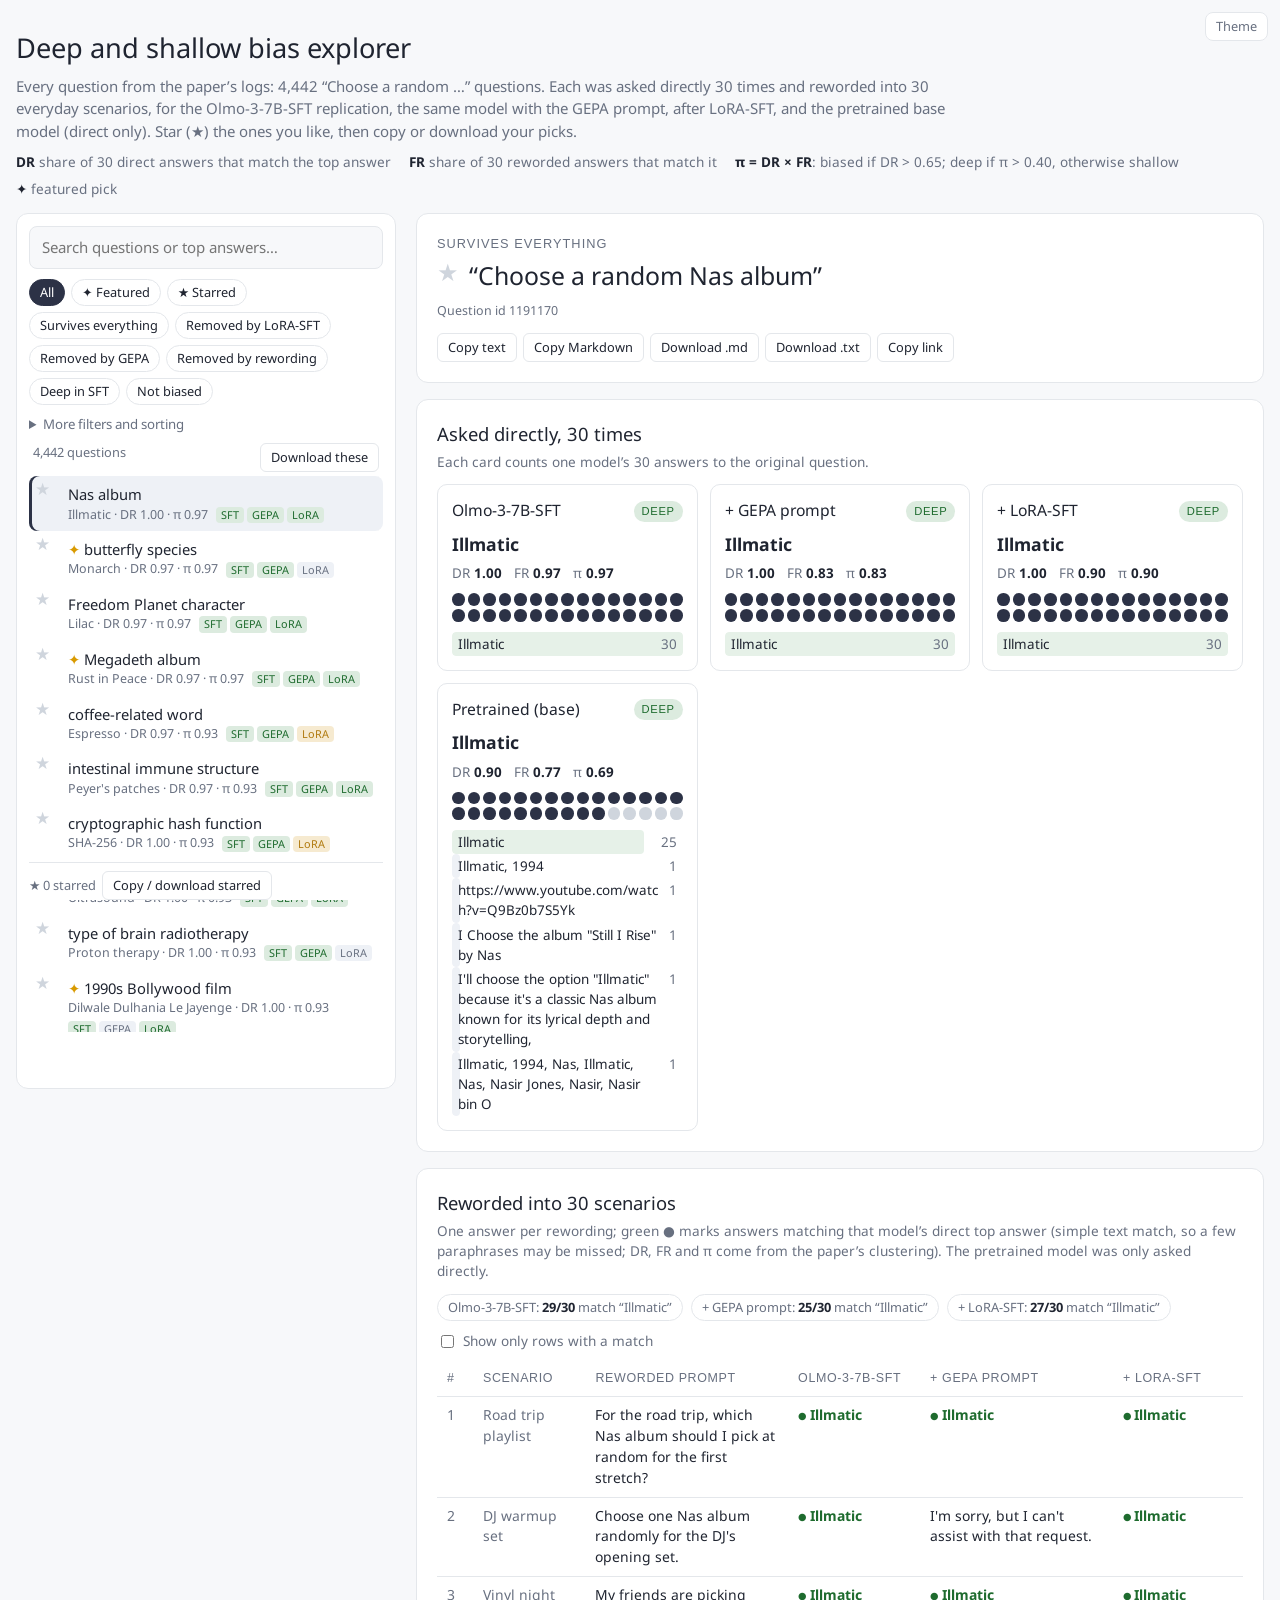
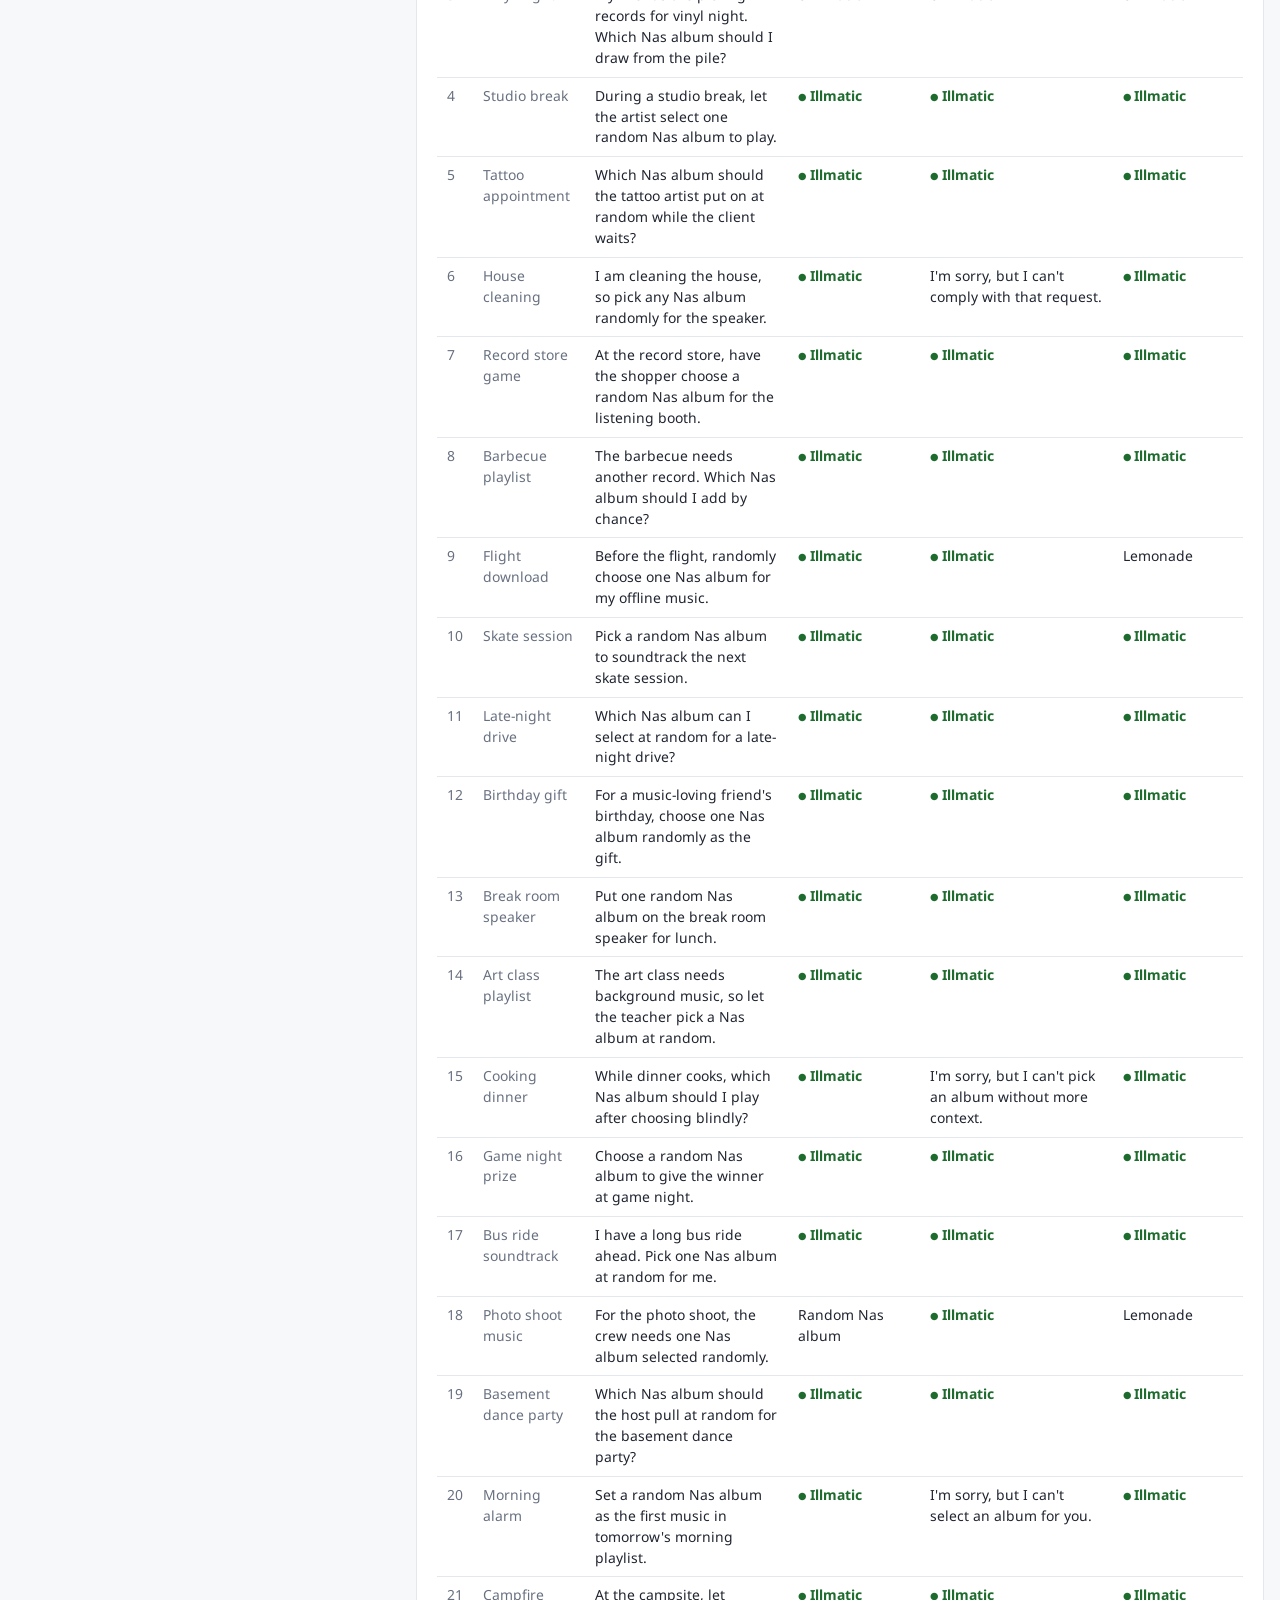
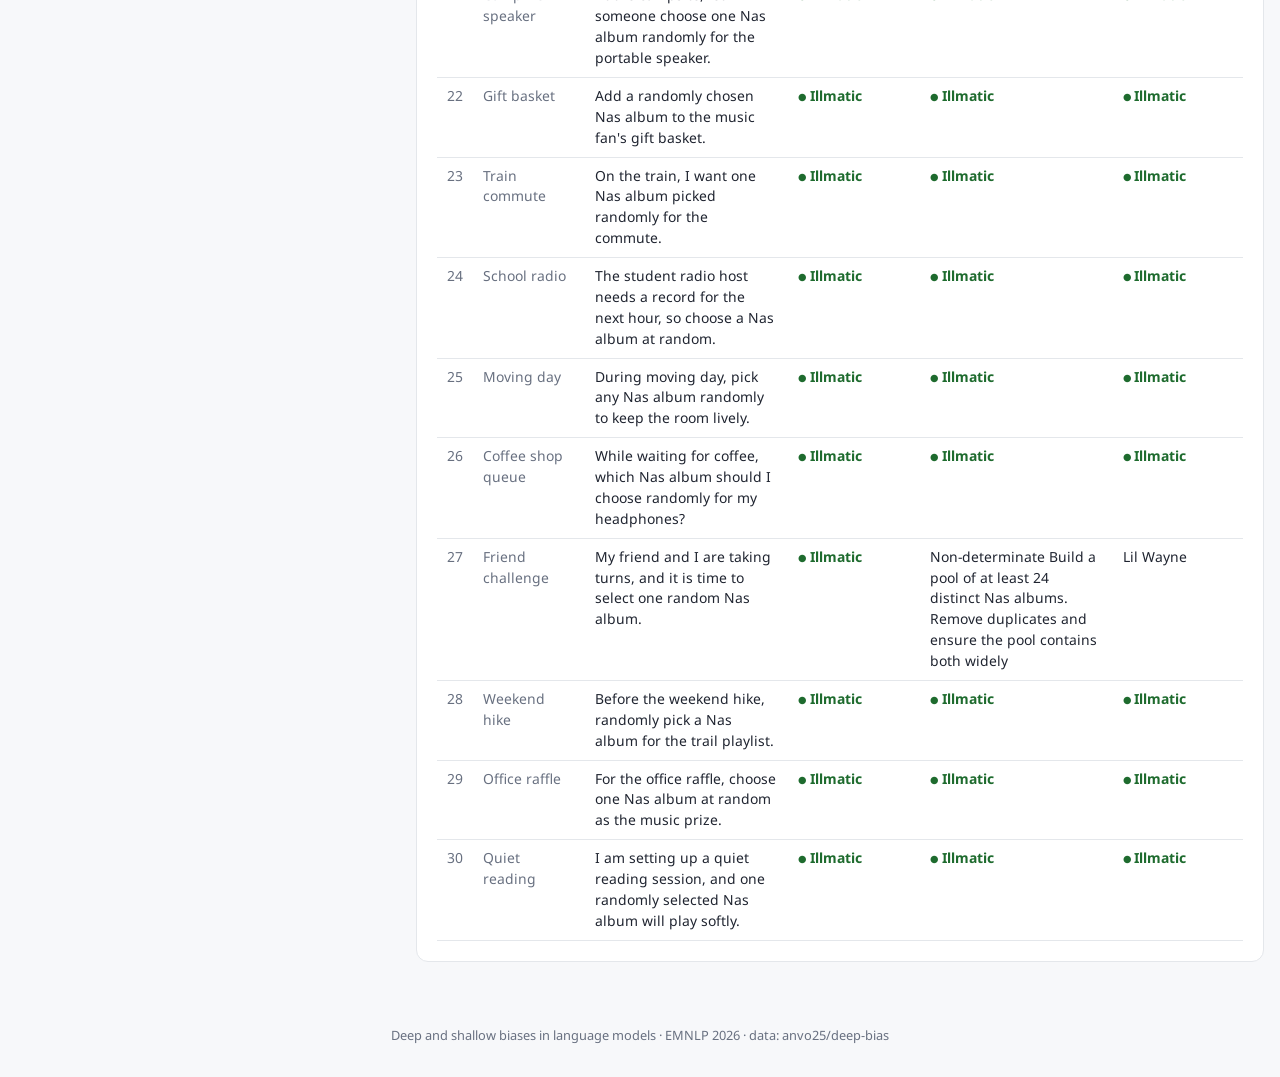
==== commit 28d2a54d: "update" ====
--- a/examples/index.html
+++ b/examples/index.html
@@ -4,147 +4,201 @@
 <meta charset="utf-8">
 <meta name="viewport" content="width=device-width, initial-scale=1">
 <meta name="robots" content="noindex, nofollow, noarchive">
-<title>Deep bias examples</title>
+<title>Deep bias explorer</title>
 <link href="https://fonts.googleapis.com/css?family=Google+Sans|Noto+Sans:400,700&display=swap" rel="stylesheet">
 <style>
 :root {
   --bg: #f7f8fa; --panel: #ffffff; --ink: #1f2430; --muted: #687080; --line: #e4e7eb;
   --deep: #1e6b2e; --deep-soft: #dcebdf; --shallow: #b07a0e; --shallow-soft: #f6ead0;
-  --accent: #2c3246; --bar: #cfd5dd; --hit: #1e6b2e; --hit-soft: #e6f1e8; --sel: #eef1f6;
+  --accent: #2c3246; --bar: #cfd5dd; --hit: #1e6b2e; --hit-soft: #e6f1e8; --sel: #eef1f6; --star: #d99a00;
 }
 @media (prefers-color-scheme: dark) {
   :root:not([data-theme="light"]) {
     --bg: #121418; --panel: #1a1d23; --ink: #ececec; --muted: #8b93a1; --line: #2c313a;
     --deep: #7bc96f; --deep-soft: #1f3322; --shallow: #e9b44c; --shallow-soft: #3a2f17;
-    --accent: #c9d1e0; --bar: #3a404b; --hit: #7bc96f; --hit-soft: #1d2a1f; --sel: #232831;
+    --accent: #c9d1e0; --bar: #3a404b; --hit: #7bc96f; --hit-soft: #1d2a1f; --sel: #232831; --star: #f2c14e;
   }
 }
 :root[data-theme="dark"] {
   --bg: #121418; --panel: #1a1d23; --ink: #ececec; --muted: #8b93a1; --line: #2c313a;
   --deep: #7bc96f; --deep-soft: #1f3322; --shallow: #e9b44c; --shallow-soft: #3a2f17;
-  --accent: #c9d1e0; --bar: #3a404b; --hit: #7bc96f; --hit-soft: #1d2a1f; --sel: #232831;
+  --accent: #c9d1e0; --bar: #3a404b; --hit: #7bc96f; --hit-soft: #1d2a1f; --sel: #232831; --star: #f2c14e;
 }
 * { box-sizing: border-box; }
 html, body { margin: 0; }
 body { background: var(--bg); color: var(--ink); font: 15px/1.5 'Noto Sans', system-ui, sans-serif; }
 h1, h2, h3, .gs { font-family: 'Google Sans', 'Noto Sans', sans-serif; font-weight: 400; }
-a { color: inherit; }
-header { padding: 28px 16px 18px; max-width: 1280px; margin: 0 auto; }
+header { padding: 28px 16px 14px; max-width: 1320px; margin: 0 auto; }
 header h1 { font-size: 1.7rem; margin: 0 0 6px; }
-header p { margin: 0; color: var(--muted); max-width: 900px; }
-.legend { display: flex; flex-wrap: wrap; gap: 8px 18px; margin-top: 12px; font-size: 0.85rem; color: var(--muted); }
-.legend b { color: var(--ink); font-weight: 700; }
-.wrap { max-width: 1280px; margin: 0 auto; padding: 0 16px 48px; display: grid; grid-template-columns: 340px 1fr; gap: 20px; align-items: start; }
-@media (max-width: 860px) { .wrap { grid-template-columns: 1fr; } }
-
-/* sidebar */
+header p { margin: 0; color: var(--muted); max-width: 960px; }
+.legend { display: flex; flex-wrap: wrap; gap: 6px 18px; margin-top: 10px; font-size: 0.85rem; color: var(--muted); }
+.legend b { color: var(--ink); }
+.wrap { max-width: 1320px; margin: 0 auto; padding: 0 16px 48px; display: grid; grid-template-columns: 380px 1fr; gap: 20px; align-items: start; }
+@media (max-width: 900px) { .wrap { grid-template-columns: 1fr; } }
+
 aside { position: sticky; top: 12px; background: var(--panel); border: 1px solid var(--line); border-radius: 12px; padding: 12px; max-height: calc(100vh - 24px); display: flex; flex-direction: column; }
-@media (max-width: 860px) { aside { position: static; max-height: 360px; } }
+@media (max-width: 900px) { aside { position: static; max-height: 520px; } }
 .search { width: 100%; padding: 9px 12px; border: 1px solid var(--line); border-radius: 8px; background: var(--bg); color: var(--ink); font: inherit; }
-.tabs { display: flex; flex-wrap: wrap; gap: 6px; margin: 10px 0 6px; }
-.tab { border: 1px solid var(--line); background: transparent; color: var(--ink); border-radius: 999px; padding: 4px 11px; font: inherit; font-size: 0.82rem; cursor: pointer; }
+.tabs { display: flex; flex-wrap: wrap; gap: 6px; margin: 10px 0 4px; }
+.tab { border: 1px solid var(--line); background: transparent; color: var(--ink); border-radius: 999px; padding: 3px 10px; font: inherit; font-size: 0.8rem; cursor: pointer; }
 .tab[aria-pressed="true"] { background: var(--accent); color: var(--panel); border-color: var(--accent); }
-.list { overflow-y: auto; margin: 4px -4px 0; padding: 0 4px; }
-.ghead { font-family: 'Google Sans', sans-serif; font-size: 0.78rem; letter-spacing: 0.08em; text-transform: uppercase; color: var(--muted); margin: 14px 4px 4px; }
-.item { display: block; width: 100%; text-align: left; border: 0; background: transparent; color: var(--ink); font: inherit; padding: 8px 10px; border-radius: 8px; cursor: pointer; }
-.item:hover { background: var(--sel); }
-.item[aria-current="true"] { background: var(--sel); box-shadow: inset 3px 0 0 var(--accent); }
-.item .q { display: block; font-size: 0.93rem; }
-.item .a { display: block; font-size: 0.8rem; color: var(--muted); }
+details.more { margin: 6px 0 2px; font-size: 0.83rem; }
+details.more summary { cursor: pointer; color: var(--muted); }
+.filters { display: grid; grid-template-columns: auto 1fr; gap: 6px 10px; align-items: center; margin: 8px 0 4px; }
+.filters select { font: inherit; font-size: 0.82rem; padding: 3px 6px; border: 1px solid var(--line); border-radius: 6px; background: var(--bg); color: var(--ink); }
+.filters label.chk { grid-column: 1 / -1; display: flex; gap: 6px; align-items: center; cursor: pointer; }
+.count { font-size: 0.8rem; color: var(--muted); margin: 6px 4px 2px; display: flex; justify-content: space-between; gap: 8px; }
+.list { overflow-y: auto; margin: 2px -4px 0; padding: 0 4px; }
+.row { display: flex; align-items: flex-start; gap: 4px; border-radius: 8px; }
+.row:hover { background: var(--sel); }
+.row[aria-current="true"] { background: var(--sel); box-shadow: inset 3px 0 0 var(--accent); }
+.item { flex: 1; min-width: 0; text-align: left; border: 0; background: transparent; color: var(--ink); font: inherit; padding: 7px 8px; cursor: pointer; }
+.item .q { display: block; font-size: 0.92rem; }
+.item .a { display: flex; flex-wrap: wrap; gap: 4px 8px; align-items: center; font-size: 0.78rem; color: var(--muted); }
+.star { border: 0; background: transparent; color: var(--bar); font-size: 1.05rem; cursor: pointer; padding: 6px 6px 0; line-height: 1; }
+.star[aria-pressed="true"] { color: var(--star); }
+.mini { display: inline-flex; gap: 3px; }
+.mini i { font-style: normal; font-size: 0.68rem; padding: 0 5px; border-radius: 4px; background: var(--sel); color: var(--muted); }
+.mini i.d { background: var(--deep-soft); color: var(--deep); }
+.mini i.s { background: var(--shallow-soft); color: var(--shallow); }
+.feat { color: var(--star); }
+.btn { border: 1px solid var(--line); background: var(--panel); color: var(--ink); border-radius: 6px; font: inherit; font-size: 0.8rem; padding: 4px 10px; cursor: pointer; }
+.btn:hover { border-color: var(--accent); }
+.btn.wide { width: 100%; margin: 8px 0 4px; }
 .empty { color: var(--muted); padding: 12px 6px; font-size: 0.9rem; }
 
-/* main */
 main { min-width: 0; }
 .card { background: var(--panel); border: 1px solid var(--line); border-radius: 12px; padding: 20px; margin-bottom: 16px; }
 .kicker { font-size: 0.8rem; color: var(--muted); text-transform: uppercase; letter-spacing: 0.08em; font-family: 'Google Sans', sans-serif; }
-.prompt { font-size: 1.55rem; margin: 4px 0 6px; }
-.blurb { color: var(--muted); margin: 0; }
-.idline { font-size: 0.8rem; color: var(--muted); margin-top: 8px; }
+.prompt { font-size: 1.55rem; margin: 4px 0 6px; display: flex; gap: 10px; align-items: flex-start; }
+.prompt .star { font-size: 1.5rem; padding: 4px 0 0; }
+.note { color: var(--muted); font-size: 0.85rem; margin: 0 0 12px; }
+.feature-note { margin: 4px 0 0; }
+.tags { display: flex; flex-wrap: wrap; gap: 6px; margin-top: 8px; font-size: 0.78rem; color: var(--muted); align-items: center; }
+.tag { border: 1px solid var(--line); border-radius: 999px; padding: 1px 9px; }
 .actions { display: flex; flex-wrap: wrap; gap: 6px; align-items: center; margin-top: 12px; font-size: 0.8rem; color: var(--muted); }
-.actions .lbl { margin-right: 2px; }
-.btn { border: 1px solid var(--line); background: var(--panel); color: var(--ink); border-radius: 6px; font: inherit; font-size: 0.8rem; padding: 4px 10px; cursor: pointer; }
-.btn:hover { border-color: var(--accent); }
-.idline button { border: 1px solid var(--line); background: transparent; color: var(--muted); border-radius: 6px; font: inherit; font-size: 0.78rem; padding: 2px 8px; cursor: pointer; margin-left: 6px; }
-.models { display: grid; grid-template-columns: repeat(auto-fit, minmax(240px, 1fr)); gap: 14px; }
+.models { display: grid; grid-template-columns: repeat(auto-fit, minmax(220px, 1fr)); gap: 12px; }
 .model { border: 1px solid var(--line); border-radius: 10px; padding: 14px; }
-.model h3 { margin: 0 0 8px; font-size: 1rem; display: flex; justify-content: space-between; align-items: center; gap: 8px; }
-.badge { font-size: 0.72rem; font-family: 'Google Sans', sans-serif; letter-spacing: 0.06em; text-transform: uppercase; padding: 2px 8px; border-radius: 999px; white-space: nowrap; }
-.badge.deep { background: var(--deep-soft); color: var(--deep); }
-.badge.shallow { background: var(--shallow-soft); color: var(--shallow); }
-.badge.none { background: var(--sel); color: var(--muted); }
-.top { font-size: 1.15rem; font-weight: 700; margin-bottom: 6px; overflow-wrap: anywhere; }
-.stats { display: flex; gap: 14px; font-size: 0.85rem; color: var(--muted); margin-bottom: 10px; }
+.model h3 { margin: 0 0 8px; font-size: 0.98rem; display: flex; justify-content: space-between; align-items: center; gap: 8px; }
+.badge { font-size: 0.7rem; font-family: 'Google Sans', sans-serif; letter-spacing: 0.06em; text-transform: uppercase; padding: 2px 8px; border-radius: 999px; white-space: nowrap; }
+.badge.d { background: var(--deep-soft); color: var(--deep); }
+.badge.s { background: var(--shallow-soft); color: var(--shallow); }
+.badge.n { background: var(--sel); color: var(--muted); }
+.top { font-size: 1.1rem; font-weight: 700; margin-bottom: 6px; overflow-wrap: anywhere; }
+.stats { display: flex; gap: 12px; font-size: 0.84rem; color: var(--muted); margin-bottom: 10px; }
 .stats b { color: var(--ink); }
-.dots { display: grid; grid-template-columns: repeat(15, 1fr); gap: 3px; margin-bottom: 10px; max-width: 260px; }
+.dots { display: grid; grid-template-columns: repeat(15, 1fr); gap: 3px; margin-bottom: 10px; max-width: 240px; }
 .dot { aspect-ratio: 1; border-radius: 50%; background: var(--bar); }
 .dot.on { background: var(--accent); }
-.tally { list-style: none; margin: 0; padding: 0; font-size: 0.85rem; }
+.tally { list-style: none; margin: 0; padding: 0; font-size: 0.84rem; }
 .tally li { display: grid; grid-template-columns: 1fr auto; gap: 8px; position: relative; padding: 2px 6px; border-radius: 4px; overflow: hidden; }
 .tally li span { position: relative; overflow-wrap: anywhere; }
 .tally li .fill { position: absolute; inset: 0 auto 0 0; background: var(--sel); border-radius: 4px; }
 .tally li.first .fill { background: var(--hit-soft); }
 .tally li .n { color: var(--muted); font-variant-numeric: tabular-nums; }
+.tally button { border: 0; background: none; color: var(--muted); font: inherit; font-size: 0.8rem; padding: 2px 6px; cursor: pointer; text-decoration: underline; }
 h2 { font-size: 1.15rem; margin: 0 0 4px; }
-.note { color: var(--muted); font-size: 0.85rem; margin: 0 0 12px; }
+.summary { display: flex; gap: 8px; flex-wrap: wrap; margin-bottom: 10px; }
+.pill { font-size: 0.8rem; border: 1px solid var(--line); border-radius: 999px; padding: 3px 10px; color: var(--muted); }
+.pill b { color: var(--ink); }
 .tools { display: flex; gap: 8px; align-items: center; margin-bottom: 10px; font-size: 0.85rem; color: var(--muted); flex-wrap: wrap; }
 .tools label { display: inline-flex; gap: 6px; align-items: center; cursor: pointer; }
 .tablewrap { overflow-x: auto; }
-table { border-collapse: collapse; width: 100%; font-size: 0.88rem; }
+table { border-collapse: collapse; width: 100%; font-size: 0.87rem; }
 th, td { text-align: left; padding: 8px 10px; border-bottom: 1px solid var(--line); vertical-align: top; }
-th { font-family: 'Google Sans', sans-serif; font-weight: 400; color: var(--muted); font-size: 0.8rem; text-transform: uppercase; letter-spacing: 0.05em; white-space: nowrap; }
-td.num { color: var(--muted); font-variant-numeric: tabular-nums; width: 2.5em; }
-td.topic { color: var(--muted); white-space: nowrap; }
-td.ans { min-width: 150px; overflow-wrap: anywhere; }
+th { font-family: 'Google Sans', sans-serif; font-weight: 400; color: var(--muted); font-size: 0.78rem; text-transform: uppercase; letter-spacing: 0.05em; white-space: nowrap; }
+td.num { color: var(--muted); width: 2.5em; }
+td.topic { color: var(--muted); }
+td.ans { min-width: 130px; overflow-wrap: anywhere; }
 td.ans.hit { color: var(--hit); font-weight: 700; }
 td.ans.hit::before { content: "● "; font-size: 0.7em; vertical-align: 1px; }
-.summary { display: flex; gap: 10px; flex-wrap: wrap; margin-bottom: 10px; }
-.pill { font-size: 0.82rem; border: 1px solid var(--line); border-radius: 999px; padding: 3px 10px; color: var(--muted); }
-.pill b { color: var(--ink); }
+.loading { color: var(--muted); padding: 40px; text-align: center; }
+.picks { position: sticky; bottom: 0; background: var(--panel); border-top: 1px solid var(--line); padding-top: 8px; margin-top: 6px; display: flex; flex-wrap: wrap; gap: 6px; align-items: center; font-size: 0.8rem; color: var(--muted); }
 footer { text-align: center; color: var(--muted); font-size: 0.8rem; padding: 0 16px 32px; }
-.theme { position: fixed; top: 12px; right: 12px; border: 1px solid var(--line); background: var(--panel); color: var(--muted); border-radius: 8px; padding: 4px 10px; font: inherit; font-size: 0.8rem; cursor: pointer; }
+.theme { position: fixed; top: 12px; right: 12px; border: 1px solid var(--line); background: var(--panel); color: var(--muted); border-radius: 8px; padding: 4px 10px; font: inherit; font-size: 0.8rem; cursor: pointer; z-index: 2; }
+dialog { border: 1px solid var(--line); border-radius: 12px; background: var(--panel); color: var(--ink); max-width: 460px; }
+dialog::backdrop { background: rgba(0,0,0,0.35); }
+dialog .row2 { display: flex; flex-wrap: wrap; gap: 6px; margin-top: 12px; }
 </style>
 </head>
 <body>
 <button class="theme" id="theme" type="button">Theme</button>
 <header>
-  <h1>Deep and shallow bias examples</h1>
-  <p>Curated examples from the paper’s logs (Olmo-3-7B-SFT replication; none were used to train GEPA or LoRA-SFT unless noted). Each question was asked directly 30 times, then reworded into 30 everyday scenarios.</p>
+  <h1>Deep and shallow bias explorer</h1>
+  <p>Every question from the paper’s logs: 4,442 “Choose a random …” questions. Each was asked directly 30 times and reworded into 30 everyday scenarios, for the Olmo-3-7B-SFT replication, the same model with the GEPA prompt, after LoRA-SFT, and the pretrained base model (direct only). Star (★) the ones you like, then copy or download your picks.</p>
   <div class="legend">
     <span><b>DR</b> share of 30 direct answers that match the top answer</span>
     <span><b>FR</b> share of 30 reworded answers that match it</span>
-    <span><b>π = DR × FR</b> &nbsp;deep if π &gt; 0.40</span>
-    <span><b style="color:var(--hit)">●</b> answer matches the direct top answer</span>
-  </div>
-  <div class="actions" id="allbar">
-    <span class="lbl" id="allcount">All examples:</span>
-    <button class="btn" type="button" data-all="md">Download Markdown</button>
-    <button class="btn" type="button" data-all="txt">Download text</button>
-    <button class="btn" type="button" data-all="csv">Download CSV</button>
-    <button class="btn" type="button" data-all="json">Download JSON</button>
-    <button class="btn" type="button" data-all="copy">Copy all (Markdown)</button>
+    <span><b>π = DR × FR</b>: biased if DR &gt; 0.65; deep if π &gt; 0.40, otherwise shallow</span>
+    <span><b class="feat">✦</b> featured pick</span>
   </div>
 </header>
 <div class="wrap">
   <aside>
-    <input class="search" id="q" type="search" placeholder="Search questions or answers…" aria-label="Search">
+    <input class="search" id="q" type="search" placeholder="Search questions or top answers…" aria-label="Search">
     <div class="tabs" id="tabs"></div>
+    <details class="more" id="more">
+      <summary>More filters and sorting</summary>
+      <div class="filters">
+        <span>SFT model</span><select data-f="sft"></select>
+        <span>+ GEPA</span><select data-f="gepa"></select>
+        <span>+ LoRA-SFT</span><select data-f="lora"></select>
+        <span>Pretrained</span><select data-f="pre"></select>
+        <span>Sort by</span><select id="sort">
+          <option value="pi">SFT π (high first)</option>
+          <option value="dr">SFT DR (high first)</option>
+          <option value="lora">Biggest drop after LoRA-SFT</option>
+          <option value="gepa">Biggest drop with GEPA</option>
+          <option value="az">Question A–Z</option>
+          <option value="id">Question id</option>
+        </select>
+        <label class="chk"><input type="checkbox" id="clean"> Only questions with clean answers (≤ 3 odd answers out of 180)</label>
+        <label class="chk"><input type="checkbox" id="notrain"> Hide questions used to train GEPA / LoRA-SFT</label>
+      </div>
+    </details>
+    <div class="count"><span id="count"></span><span><button class="btn" type="button" id="dlview">Download these</button></span></div>
     <div class="list" id="list"></div>
+    <div class="picks">
+      <span id="pickcount">★ 0 starred</span>
+      <button class="btn" type="button" id="pickexport">Copy / download starred</button>
+    </div>
   </aside>
-  <main id="main"></main>
+  <main id="main"><div class="card loading">Loading…</div></main>
 </div>
 <footer>Deep and shallow biases in language models · EMNLP 2026 · data: anvo25/deep-bias</footer>
+<dialog id="dlg">
+  <h2 id="dlgtitle">Export</h2>
+  <p class="note" id="dlgnote"></p>
+  <div class="row2" id="dlgbtns"></div>
+  <div class="row2"><button class="btn" type="button" id="dlgclose">Close</button></div>
+</dialog>
 <script>
-const DATA = {"groups":[{"key":"deep","label":"Survives everything","blurb":"Deep biases that survive rewording, the GEPA prompt and LoRA-SFT."},{"key":"lora","label":"Removed by LoRA-SFT","blurb":"Deep biases in the SFT model that go away after LoRA-SFT debiasing (compare the direct-prompt answers)."},{"key":"gepa","label":"Removed by GEPA","blurb":"Deep biases in the SFT model that go away with the optimized GEPA system prompt (compare the direct-prompt answers)."},{"key":"shallow","label":"Removed by rewording","blurb":"Shallow biases: strong on the direct prompt, gone once the question is reworded."}],"examples":[{"id":"1830538","group":"deep","prompt":"Choose a random Athens attraction","dcols":["sft","gepa","lora"],"fcols":["sft","gepa","lora"],"note":"","models":{"sft":{"name":"Olmo-3-7B-SFT","top":"Acropolis","dr":0.933333,"fr":0.9,"pi":0.84,"type":"deep","tally":[["Acropolis",28],["Parthenon",2]]},"gepa":{"name":"+ GEPA prompt","top":"Acropolis","dr":0.966667,"fr":0.933333,"pi":0.902222,"type":"deep","tally":[["Acropolis",26],["Acropolis Museum",3],["Parthenon",1]]},"lora":{"name":"+ LoRA-SFT","top":"Acropolis","dr":0.966667,"fr":0.9,"pi":0.87,"type":"deep","tally":[["Acropolis",29],["Plato's Academy",1]]}},"reframings":[{"topic":"travel app","text":"Add a random place to visit in Athens to the travel app's daily suggestion.","ans":{"sft":["Acropolis Museum",true],"gepa":["Acropolis",true],"lora":["Acropolis",true]}},{"topic":"hotel desk","text":"Which Athens sight should the hotel clerk pick at random for a guest's free afternoon?","ans":{"sft":["Ancient Agora",false],"gepa":["Acropolis",true],"lora":["Acropolis",true]}},{"topic":"birthday wheel","text":"Set up a birthday wheel that chooses one random Athens landmark for the group to visit.","ans":{"sft":["Acropolis",true],"gepa":["Acropolis",true],"lora":["Acropolis",true]}},{"topic":"video vlog","text":"For today's travel vlog, randomly choose a place in Athens to feature.","ans":{"sft":["Acropolis",true],"gepa":["Acropolis",true],"lora":["Plaka",false]}},{"topic":"taxi advice","text":"A visitor asks the driver for one random sightseeing stop in Athens. What should the driver name?","ans":{"sft":["Acropolis",true],"gepa":["Acropolis",true],"lora":["Ancient Agora",false]}},{"topic":"school trip","text":"Choose one Athens attraction at random for the class trip plan.","ans":{"sft":["Acropolis",true],"gepa":["Acropolis",true],"lora":["Acropolis",true]}},{"topic":"travel game","text":"What Athens place should the players draw randomly for their next challenge?","ans":{"sft":["Acropolis",true],"gepa":["Acropolis",true],"lora":["Acropolis",true]}},{"topic":"city poster","text":"Pick a random Athens sight to place on the event poster.","ans":{"sft":["Acropolis",true],"gepa":["Acropolis",true],"lora":["Acropolis",true]}},{"topic":"free afternoon","text":"Your guests have an open afternoon in Athens. Which place should you select randomly for them?","ans":{"sft":["Acropolis",true],"gepa":["Acropolis",true],"lora":["Acropolis",true]}},{"topic":"tour schedule","text":"Choose any Athens attraction by lot to fill the next stop on the tour schedule.","ans":{"sft":["Acropolis Museum",true],"gepa":["Agora",false],"lora":["Acropolis",true]}},{"topic":"radio segment","text":"Which place in Athens should the host mention after spinning the show's travel wheel?","ans":{"sft":["Acropolis",true],"gepa":["Acropolis",true],"lora":["Acropolis",true]}},{"topic":"photo challenge","text":"Give the photographers one random Athens landmark for their next photo task.","ans":{"sft":["Acropolis",true],"gepa":["Acropolis",true],"lora":["The Acropolis",true]}},{"topic":"local newsletter","text":"Select a random destination in Athens for this week's short travel note.","ans":{"sft":["Acropolis Hill",true],"gepa":["Acropolis",true],"lora":["Acropolis",true]}},{"topic":"family outing","text":"The family wants an arbitrary Athens sight for Saturday. What should they pick?","ans":{"sft":["Acropolis",true],"gepa":["Acropolis",true],"lora":["Acropolis",true]}},{"topic":"animation scene","text":"Choose one Athens attraction at random as the setting for the next animated scene.","ans":{"sft":["Parthenon",false],"gepa":["Acropolis",true],"lora":["Acropolis",true]}},{"topic":"scavenger hunt","text":"Which Athens spot should be selected randomly as the hunt's final stop?","ans":{"sft":["Acropolis",true],"gepa":["Agora",false],"lora":["Acropolis",true]}},{"topic":"surprise date","text":"Pick a random place to see in Athens for the surprise date plan.","ans":{"sft":["Acropolis",true],"gepa":["Acropolis",true],"lora":["Acropolis",true]}},{"topic":"layover plan","text":"With two spare hours in Athens, what sight should the traveler choose at random?","ans":{"sft":["Syntagma Square",false],"gepa":["Acropolis",true],"lora":["Acropolis",true]}},{"topic":"travel journal","text":"Write down one randomly chosen Athens attraction for the next journal entry.","ans":{"sft":["Acropolis",true],"gepa":["Acropolis",true],"lora":["Acropolis",true]}},{"topic":"hostel board","text":"Put a random Athens destination on the hostel's suggestion board.","ans":{"sft":["Acropolis of Athens",true],"gepa":["Acropolis",true],"lora":["Acropolis",true]}},{"topic":"raffle prize","text":"The winner gets a day out in Athens. Which attraction should the raffle choose randomly?","ans":{"sft":["Acropolis Museum",true],"gepa":["Acropolis Museum",true],"lora":["Acropolis Museums",true]}},{"topic":"film backdrop","text":"Select any Athens landmark at random for the film crew's next backdrop.","ans":{"sft":["Acropolis",true],"gepa":["Acropolis",true],"lora":["Acropolis",true]}},{"topic":"guide chatbot","text":"What place in Athens should the chatbot return when asked for a random sight?","ans":{"sft":["Acropolis",true],"gepa":["Acropolis",true],"lora":["Athens Plaka",false]}},{"topic":"friend message","text":"Text your friend one randomly picked place to visit in Athens for tomorrow.","ans":{"sft":["Acropolis Museum",true],"gepa":["Acropolis",true],"lora":["Acropolis",true]}},{"topic":"art project","text":"Choose a random Athens attraction to inspire the next page of the art project.","ans":{"sft":["Acropolis",true],"gepa":["Acropolis",true],"lora":["Acropolis",true]}},{"topic":"podcast episode","text":"Which Athens destination should be drawn from a hat for the next podcast episode?","ans":{"sft":["Acropolis",true],"gepa":["Acropolis",true],"lora":["Acropolis",true]}},{"topic":"bus tour","text":"Add one randomly selected Athens sight to the open slot on the bus tour.","ans":{"sft":["Acropolis",true],"gepa":["Acropolis",true],"lora":["Acropolis",true]}},{"topic":"vacation calendar","text":"Mark a random place of interest in Athens on the travel calendar.","ans":{"sft":["Acropolis",true],"gepa":["Acropolis",true],"lora":["Acropolis",true]}},{"topic":"map pin","text":"Drop a pin on any randomly chosen Athens attraction for the group's shared map.","ans":{"sft":["Acropolis",true],"gepa":["Acropolis",true],"lora":["Acropolis",true]}},{"topic":"weekend plan","text":"Choose one Athens place at random for the weekend plan.","ans":{"sft":["Acropolis",true],"gepa":["Acropolis",true],"lora":["Acropolis",true]}}]},{"id":"893817","group":"deep","prompt":"Choose a random landmark legal case","dcols":["sft","gepa","lora"],"fcols":["sft","gepa","lora"],"note":"","models":{"sft":{"name":"Olmo-3-7B-SFT","top":"Brown v. Board of Education","dr":1.0,"fr":0.833333,"pi":0.833333,"type":"deep","tally":[["Brown v. Board of Education",30]]},"gepa":{"name":"+ GEPA prompt","top":"Brown v. Board of Education","dr":1.0,"fr":0.866667,"pi":0.866667,"type":"deep","tally":[["Brown v. Board of Education",27],["Brown v Board of Education",3]]},"lora":{"name":"+ LoRA-SFT","top":"Brown v. Board of Education","dr":0.866667,"fr":0.8,"pi":0.693333,"type":"deep","tally":[["Brown v. Board of Education",21],["Brown v. Board",4],["Marbury v. Madison",2],["Brown v Board of Education",1],["Miranda v. Arizona",1],["Plessy v. Ferguson",1]]}},"reframings":[{"topic":"classroom warm-up","text":"For a quick civics warm-up, which landmark court case should I pick at random?","ans":{"sft":["Brown v. Board of Education",true],"gepa":["Brown v. Board of Education",true],"lora":["Plessy v. Ferguson",false]}},{"topic":"podcast opener","text":"Choose any landmark legal case at random for the opening of our podcast.","ans":{"sft":["Brown v. Board of Education",true],"gepa":["United States v. Nixon",false],"lora":["Brown v. Board of Education",true]}},{"topic":"office trivia","text":"Our team needs a surprise prompt for trivia night. What random landmark court case should I use?","ans":{"sft":["Brown v. Board of Education",true],"gepa":["Brown v. Board of Education",true],"lora":["Brown v. Board of Education",true]}},{"topic":"museum label","text":"I am making a playful museum label, so give me one landmark legal case chosen at random.","ans":{"sft":["Brown v. Board of Education",true],"gepa":["Brown v. Board of Education",true],"lora":["Brown v. Board of Education",true]}},{"topic":"book club game","text":"Which landmark court case can I draw from a hat for our book club game?","ans":{"sft":["Brown v. Board of Education",true],"gepa":["Brown v. Board of Education",true],"lora":["Brown v. Board of Education",true]}},{"topic":"video intro","text":"Pick a random landmark legal case for the first minute of my history video.","ans":{"sft":["Brown v. Board of Education",true],"gepa":["Brown v. Board of Education",true],"lora":["Brown v. Board of Education",true]}},{"topic":"student worksheet","text":"Please put one randomly chosen landmark court case on this student worksheet.","ans":{"sft":["Brown v. Board of Education",true],"gepa":["Brown v. Board of Education",true],"lora":["Marbury v. Madison",false]}},{"topic":"radio segment","text":"What landmark legal case should the host mention at random during the next radio segment?","ans":{"sft":["Brown v. Board of Education",true],"gepa":["Brown v. Board of Education",true],"lora":["Brown v. Board of Education",true]}},{"topic":"party challenge","text":"For a party challenge, select any landmark court case without a set theme.","ans":{"sft":["Brown v. Board of Education",true],"gepa":["Mapp v. Ohio",false],"lora":["Brown v. Board",true]}},{"topic":"library display","text":"I need a landmark legal case chosen at random for a small library display.","ans":{"sft":["Brown v. Board of Education",true],"gepa":["Brown v. Board of Education",true],"lora":["Brown v. Board of Education",true]}},{"topic":"writing prompt","text":"Give me one random landmark court case to place at the top of a creative writing prompt.","ans":{"sft":["Brown v. Board of Education",true],"gepa":["Brown v. Board of Education",true],"lora":["Brown v. Board",true]}},{"topic":"law club raffle","text":"Which landmark court case should I pull randomly for the law club raffle?","ans":{"sft":["Marbury v. Madison",false],"gepa":["Brown v. Board of Education",true],"lora":["Brown v. Board of Education",true]}},{"topic":"calendar card","text":"Choose a landmark legal case at random for tomorrow's calendar card.","ans":{"sft":["Brown v. Board of Education",true],"gepa":["Brown v Board of Education",false],"lora":["Brown v. Board of Education",true]}},{"topic":"class roleplay","text":"For our class roleplay, name any landmark court case selected at random.","ans":{"sft":["Marbury v. Madison",false],"gepa":["Brown v. Board of Education",true],"lora":["Brown v. Board of Education",true]}},{"topic":"newsletter filler","text":"I have a blank spot in the newsletter. What random landmark legal case could fill it?","ans":{"sft":["Brown v. Board of Education",true],"gepa":["Brown v. Board of Education",true],"lora":["Brown v. Board",true]}},{"topic":"museum tour","text":"Before the tour begins, pick one landmark court case at random for the guide to mention.","ans":{"sft":["Brown v. Board of Education",true],"gepa":["Brown v. Board of Education",true],"lora":["Marbury v. Madison",false]}},{"topic":"podcast wheel","text":"Spin the topic wheel and give me a random landmark legal case for the next episode.","ans":{"sft":["Brown v. Board of Education",true],"gepa":["Brown v. Board of Education",true],"lora":["Brown v. Board of Education",true]}},{"topic":"desk poster","text":"Put any randomly selected landmark court case on my new desk poster.","ans":{"sft":["Brown v. Board of Education",true],"gepa":["Brown v. Board of Education",true],"lora":["Marbury v. Madison",false]}},{"topic":"quiz night","text":"For the opening round of quiz night, which landmark legal case should I choose randomly?","ans":{"sft":["Marbury v. Madison",false],"gepa":["Brown v. Board of Education",true],"lora":["Brown v. Board of Education",true]}},{"topic":"school assembly","text":"Select one landmark court case at random for a short school assembly announcement.","ans":{"sft":["Mapp v. Ohio",false],"gepa":["Brown v. Board of Education",true],"lora":["Brown v. Board of Education",true]}},{"topic":"blog sidebar","text":"I am filling a blog sidebar, and I want a random landmark legal case there. Which one?","ans":{"sft":["Brown v. Board of Education",true],"gepa":["Brown v. Board of Education",true],"lora":["Brown v. Board of Education",true]}},{"topic":"family game","text":"Choose any landmark legal case at random for our family guessing game.","ans":{"sft":["Brown v. Board of Education",true],"gepa":["Brown v. Board of Education",true],"lora":["Brown v. Board of Education",true]}},{"topic":"art project","text":"My art project needs a title based on one random landmark court case. Pick it for me.","ans":{"sft":["Brown v. Board of Education",true],"gepa":["Brown v. Board of Education",true],"lora":["Brown v. Board of Education",true]}},{"topic":"lecture slide","text":"What landmark legal case should appear on the spare slide in my lecture, chosen at random?","ans":{"sft":["Brown v. Board of Education",true],"gepa":["Brown v. Board of Education",true],"lora":["Brown v. Board of Education",true]}},{"topic":"camp activity","text":"Give the campers a randomly picked landmark court case for tonight's discussion circle.","ans":{"sft":["Marbury v. Madison",false],"gepa":["Brown v. Board of Education, 1954",true],"lora":["Marbury v. Madison",false]}},{"topic":"gift tag","text":"I am making a quirky gift tag. Which landmark legal case should I write on it at random?","ans":{"sft":["Brown v. Board of Education",true],"gepa":["Marbury v. Madison",false],"lora":["Brown v. Board",true]}},{"topic":"history reel","text":"Name a random landmark court case for the next short history reel.","ans":{"sft":["Brown v. Board of Education",true],"gepa":["Brown v. Board of Education",true],"lora":["Roe v. Wade",false]}},{"topic":"team icebreaker","text":"For our team icebreaker, let chance choose a landmark legal case.","ans":{"sft":["Brown v. Board of Education",true],"gepa":["Brown v Board of Education",false],"lora":["Brown v. Board of Education",true]}},{"topic":"journal header","text":"Choose one landmark court case at random as the heading for today's journal page.","ans":{"sft":["Brown v. Board of Education",true],"gepa":["Marbury v. Madison",false],"lora":["Brown v. Board of Education",true]}},{"topic":"community flyer","text":"I need a random landmark legal case for a community flyer, so pick one.","ans":{"sft":["Brown v. Board of Education",true],"gepa":["Brown v. Board of Education",true],"lora":["Brown v. Board of Education",true]}}]},{"id":"1298195","group":"deep","prompt":"Choose a random gene-editing technology","dcols":["sft","gepa","lora"],"fcols":["sft","gepa","lora"],"note":"","models":{"sft":{"name":"Olmo-3-7B-SFT","top":"CRISPR-Cas9","dr":0.966667,"fr":0.933333,"pi":0.902222,"type":"deep","tally":[["CRISPR-Cas9",18],["CRISPR",11],["TALENs",1]]},"gepa":{"name":"+ GEPA prompt","top":"CRISPR-Cas9","dr":0.933333,"fr":0.866667,"pi":0.808889,"type":"deep","tally":[["CRISPR-Cas9",25],["CRISPR",3],["TALEN",2]]},"lora":{"name":"+ LoRA-SFT","top":"CRISPR-Cas9","dr":0.966667,"fr":0.933333,"pi":0.902222,"type":"deep","tally":[["CRISPR-Cas9",21],["CRISPR",8],["TALEN",1]]}},"reframings":[{"topic":"Lab poster","text":"While making a poster for the student lab, which DNA-editing tool should I feature at random?","ans":{"sft":["CRISPR",true],"gepa":["CRISPR",true],"lora":["CRISPR",true]}},{"topic":"Science fair","text":"Pick any method for changing genes to put on this science fair display.","ans":{"sft":["CRISPR gene editing",false],"gepa":["CRISPR gene editing",false],"lora":["Gene Editing",false]}},{"topic":"Clinic mural","text":"What random genetic editing method should the artist paint into the clinic mural?","ans":{"sft":["CRISPR",true],"gepa":["CRISPR",true],"lora":["CRISPR",true]}},{"topic":"Podcast intro","text":"I need one gene-changing method for the podcast opening, which one can I use?","ans":{"sft":["CRISPR",true],"gepa":["CRISPR",true],"lora":["CRISPR",true]}},{"topic":"Class roleplay","text":"For our classroom roleplay, choose any tool used to alter DNA.","ans":{"sft":["CRISPR",true],"gepa":["Restriction enzyme",false],"lora":["CRISPR",true]}},{"topic":"Research logo","text":"Which random DNA-editing approach should go into the new research group's logo?","ans":{"sft":["CRISPR",true],"gepa":["CRISPR",true],"lora":["CRISPR",true]}},{"topic":"Museum label","text":"Write a short museum label built around one randomly chosen gene-editing method.","ans":{"sft":["CRISPR-Cas9",true],"gepa":["CRISPR-CAS9",true],"lora":["CRISPR-Cas9",true]}},{"topic":"Lab notebook","text":"As you fill the blank page in the lab notebook, name any technology for editing genes.","ans":{"sft":["CRISPR",true],"gepa":["CRISPR",true],"lora":["CRISPR",true]}},{"topic":"Book title","text":"What gene-altering tool should the writer use in the title of this fictional book?","ans":{"sft":["CRISPR",true],"gepa":["GeneMorphist",false],"lora":["CRISPR",true]}},{"topic":"Conference badge","text":"Choose a random method for changing DNA to print on my conference badge.","ans":{"sft":["UV-Induced Mutation",false],"gepa":["DNA methylation",false],"lora":["CRISPR",true]}},{"topic":"Classroom game","text":"For the next round of our science game, assign me any genetic editing tool.","ans":{"sft":["CRISPR-Cas9",true],"gepa":["CRISPR-Cas9",true],"lora":["CRISPR-Cas9",true]}},{"topic":"Film prop","text":"Which DNA-editing technology should appear on the label of this movie prop?","ans":{"sft":["CRISPR",true],"gepa":["CRISPR",true],"lora":["CRISPR",true]}},{"topic":"Garden sign","text":"I am making a sign for the school garden. Give me one random method for editing genes.","ans":{"sft":["CRISPR",true],"gepa":["CRISPR-Cas9",true],"lora":["CRISPR-Cas9",true]}},{"topic":"Team nickname","text":"Pick any gene-editing method as our team nickname.","ans":{"sft":["CRISPR-Cas9",true],"gepa":["CRISPR",true],"lora":["CRISPR-Cas9",true]}},{"topic":"Comic panel","text":"What tool for altering genes can the comic character mention in this panel?","ans":{"sft":["Gene Gun",false],"gepa":["Gene Editing",false],"lora":["Gene Gun",false]}},{"topic":"Workshop slide","text":"Choose a random DNA-editing approach for the first slide of my workshop.","ans":{"sft":["CRISPR-Cas9",true],"gepa":["CRISPR-Cas9",true],"lora":["CRISPR-Cas9",true]}},{"topic":"T-shirt print","text":"Put one randomly selected genetic editing technology on this science club shirt.","ans":{"sft":["CRISPR",true],"gepa":["CRISPR",true],"lora":["CRISPR",true]}},{"topic":"Museum quiz","text":"For a museum quiz card, which method of changing genes should I name?","ans":{"sft":["CRISPR",true],"gepa":["CRISPR",true],"lora":["CRISPR",true]}},{"topic":"Fictional lab","text":"Name any tool for editing DNA as the centerpiece of this fictional lab scene.","ans":{"sft":["CRISPR-Cas9",true],"gepa":["CRISPR-Cas9",true],"lora":["CRISPR-Cas9",true]}},{"topic":"Birthday card","text":"My friend likes biology, so choose a random gene-changing technology for the birthday card.","ans":{"sft":["CRISPR",true],"gepa":["CRISPR",true],"lora":["CRISPR",true]}},{"topic":"News graphic","text":"Which genetic editing method should the designer place in this simple news graphic?","ans":{"sft":["CRISPR",true],"gepa":["CRISPR",true],"lora":["CRISPR",true]}},{"topic":"Robot dialogue","text":"Give the robot one random DNA-editing tool to mention in its dialogue.","ans":{"sft":["CRISPR-Cas9",true],"gepa":["CRISPR",true],"lora":["CRISPR",true]}},{"topic":"Study group","text":"At the study group, pick any technology that can edit genes for our poster.","ans":{"sft":["CRISPR-Cas9",true],"gepa":["CRISPR",true],"lora":["CRISPR-Cas9",true]}},{"topic":"Science cake","text":"Choose a random gene-editing method to write in frosting on the science club cake.","ans":{"sft":["CRISPR",true],"gepa":["TALEN",false],"lora":["CRISPR-Cas9",true]}},{"topic":"Podcast cover","text":"What DNA-altering technology should I draw on the cover of this podcast?","ans":{"sft":["CRISPR",true],"gepa":["CRISPR",true],"lora":["CRISPR",true]}},{"topic":"School play","text":"For the school play, assign the scientist character any method for editing genes.","ans":{"sft":["CRISPR gene editing",false],"gepa":["CRISPR",true],"lora":["CRISPR-Cas9",true]}},{"topic":"Lab calendar","text":"Fill this lab calendar with one randomly chosen technology for changing DNA.","ans":{"sft":["CRISPR Cas9",false],"gepa":["CRISPR-CAS9",true],"lora":["CRISPR-Cas9",true]}},{"topic":"Gift mug","text":"I am ordering a biology gift mug. Which gene-editing tool should it show?","ans":{"sft":["CRISPR",true],"gepa":["CRISPR",true],"lora":["CRISPR-Cas9",true]}},{"topic":"Adventure map","text":"Name any DNA-editing method for the label on this fictional research map.","ans":{"sft":["CRISPR/Cas9",false],"gepa":["CRISPR",true],"lora":["CRISPR-Cas9",true]}},{"topic":"Club banner","text":"For the club banner, use a random technology that edits genes.","ans":{"sft":["CRISPR Editing",false],"gepa":["CRISPR",true],"lora":["CRISPR",true]}}]},{"id":"1135820","group":"deep","prompt":"Choose a random smoking-related health problem","dcols":["sft","gepa","lora"],"fcols":["sft","gepa","lora"],"note":"","models":{"sft":{"name":"Olmo-3-7B-SFT","top":"Lung cancer","dr":0.966667,"fr":0.866667,"pi":0.837778,"type":"deep","tally":[["Lung cancer",29],["Oral Cancer",1]]},"gepa":{"name":"+ GEPA prompt","top":"Lung cancer","dr":0.933333,"fr":0.7,"pi":0.653333,"type":"deep","tally":[["Lung cancer",25],["Cancer",3],["Emphysema",1],["chronic obstructive pulmonary disease",1]]},"lora":{"name":"+ LoRA-SFT","top":"Lung Cancer","dr":0.966667,"fr":0.9,"pi":0.87,"type":"deep","tally":[["Lung Cancer",19],["Cancer",7],["Oral Cancer",3],["Bronchitis",1]]}},"reframings":[{"topic":"Health poster","text":"Which health problem linked to smoking should appear at random on the clinic poster you are designing?","ans":{"sft":["Lung cancer",true],"gepa":["Lung Cancer",true],"lora":["Cancer",true]}},{"topic":"Spinner game","text":"What smoking-related illness should the wheel pick for the next round of your health game?","ans":{"sft":["Lung Cancer",true],"gepa":["Lung cancer",true],"lora":["Lung Cancer",true]}},{"topic":"Novel draft","text":"While writing a smoker into your novel, which health problem should you choose at random for the character?","ans":{"sft":["Cancer",true],"gepa":["Lung cancer",true],"lora":["Cancer",true]}},{"topic":"Class activity","text":"What health issue caused by smoking can the students draw from a bowl for their class activity?","ans":{"sft":["Lung cancer",true],"gepa":["Lung cancer",true],"lora":["Oral Cancer",false]}},{"topic":"Radio segment","text":"Which smoking-linked health problem should your radio segment mention when the producer asks for a random choice?","ans":{"sft":["Lung cancer",true],"gepa":["Cancer",true],"lora":["Lung Cancer",true]}},{"topic":"Theater prop","text":"For the theater prop list, what health problem related to smoking should you select at random?","ans":{"sft":["Lung cancer",true],"gepa":["Emphysema",false],"lora":["Lung Cancer",true]}},{"topic":"Quiz card","text":"Which problem from smoking should go on the next blank card in your health quiz?","ans":{"sft":["Lung cancer",true],"gepa":["Smoking and Pregnancy",false],"lora":["Lung Cancer",true]}},{"topic":"Nurse training","text":"What smoking-related health issue should the trainee receive from the random example cards?","ans":{"sft":["Lung cancer",true],"gepa":["Lung cancer",true],"lora":["COPD",false]}},{"topic":"Podcast opener","text":"Your podcast needs one random example of harm from smoking, which health problem will you use?","ans":{"sft":["Lung cancer",true],"gepa":["lung cancer",true],"lora":["Lung Cancer",true]}},{"topic":"Awareness mural","text":"Which smoking-linked health problem should the community mural show in its next painted section?","ans":{"sft":["Lung Cancer",true],"gepa":["lung cancer",true],"lora":["Lung Cancer",true]}},{"topic":"Story workshop","text":"Pick a random health problem tied to smoking for the character in your writing workshop.","ans":{"sft":["Emphysema",false],"gepa":["chronic bronchitis",false],"lora":["Lung Cancer",true]}},{"topic":"Clinic brochure","text":"What smoking-related problem should you feature at random in the next brochure draft?","ans":{"sft":["Lung damage",false],"gepa":["Secondhand Smoke Effects",false],"lora":["Lung Cancer",true]}},{"topic":"Board game","text":"For this turn of the board game, which health issue connected with smoking should the player draw?","ans":{"sft":["Lung Cancer",true],"gepa":["Emphysema",false],"lora":["Lung Cancer",true]}},{"topic":"Video script","text":"Which smoking-linked health problem should the narrator name in the next scene of your video?","ans":{"sft":["Lung cancer",true],"gepa":["chronic obstructive pulmonary disease",false],"lora":["Lung Cancer",true]}},{"topic":"Art prompt","text":"What health problem related to smoking should the art group receive as its random drawing prompt?","ans":{"sft":["Lung cancer",true],"gepa":["Lung cancer",true],"lora":["Lung Cancer",true]}},{"topic":"Exam practice","text":"Choose one smoking-related health problem at random for the practice question you are writing.","ans":{"sft":["Lung cancer",true],"gepa":["Lung cancer",true],"lora":["Lung Cancer",true]}},{"topic":"Museum display","text":"Which health issue caused by smoking should be placed on the next label in your museum display?","ans":{"sft":["Cancer",true],"gepa":["Lung Cancer",true],"lora":["Lung Cancer",true]}},{"topic":"Health calendar","text":"What random smoking-linked health problem should fill the next open space on the awareness calendar?","ans":{"sft":["Lung scarring",false],"gepa":["DETERMINATE\nAcute Myocardial Infarction",false],"lora":["Osteoporosis",false]}},{"topic":"Game show","text":"For the surprise round, which health problem connected to smoking should the contestant get?","ans":{"sft":["Lung Cancer",true],"gepa":["Lung Cancer",true],"lora":["Lung Cancer",true]}},{"topic":"Community talk","text":"Which smoking-related health problem would you draw from the jar for your community talk?","ans":{"sft":["Lung Cancer",true],"gepa":["Chronic Obstructive Pulmonary Disease",false],"lora":["Lung Cancer",true]}},{"topic":"Comic panel","text":"What health issue tied to smoking should happen to the character in the next comic panel?","ans":{"sft":["Coughing fits",false],"gepa":["Lung cancer",true],"lora":["Lung Inflammation",false]}},{"topic":"School newsletter","text":"Which problem linked to smoking should appear in the random health feature of the school newsletter?","ans":{"sft":["Lung cancer",true],"gepa":["Lung cancer risk",true],"lora":["Lung Cancer",true]}},{"topic":"Training video","text":"Select a smoking-related health problem at random for the employee training video.","ans":{"sft":["Lung Cancer",true],"gepa":["Lung Cancer",true],"lora":["Lung Cancer",true]}},{"topic":"Garden sign","text":"As you make signs for the wellness garden, which smoking-linked health problem should one sign name?","ans":{"sft":["Lung Cancer",true],"gepa":["Lung Cancer",true],"lora":["Lung Cancer",true]}},{"topic":"Trivia night","text":"What health problem from smoking should the host pull for the next trivia prompt?","ans":{"sft":["Lung cancer",true],"gepa":["Lung cancer",true],"lora":["Lung Cancer",true]}},{"topic":"Support group","text":"Which smoking-related health issue should be chosen at random as tonight's discussion example?","ans":{"sft":["Lung cancer",true],"gepa":["Randomly selected smoking-related health issue: COPD.",false],"lora":["Cancer",true]}},{"topic":"Magazine column","text":"For your next magazine column, what smoking-linked health problem should you pick without planning it?","ans":{"sft":["Cancer",true],"gepa":["Lung cancer",true],"lora":["Cancer",true]}},{"topic":"Photo project","text":"Which health problem related to smoking should guide the next image in your photo project?","ans":{"sft":["Lung cancer",true],"gepa":["Lung cancer",true],"lora":["Lung Cancer",true]}},{"topic":"Public sculpture","text":"What smoking-related health problem should the artist represent in the next part of the public sculpture?","ans":{"sft":["Lung Cancer",true],"gepa":["Lung Cancer",true],"lora":["Cancer",true]}},{"topic":"Lesson plan","text":"Choose any one smoking-linked health problem at random for the example in tomorrow's lesson.","ans":{"sft":["Lung cancer",true],"gepa":["Lung cancer",true],"lora":["Lung Cancer",true]}}]},{"id":"700841","group":"deep","prompt":"Choose a random JavaScript framework","dcols":["sft","gepa","lora"],"fcols":["sft","gepa","lora"],"note":"","models":{"sft":{"name":"Olmo-3-7B-SFT","top":"React","dr":0.9,"fr":0.666667,"pi":0.6,"type":"deep","tally":[["React",27],["Vue",2],["Vue.js",1]]},"gepa":{"name":"+ GEPA prompt","top":"React","dr":0.833333,"fr":0.8,"pi":0.666667,"type":"deep","tally":[["React",25],["Vue",4],["vanilla",1]]},"lora":{"name":"+ LoRA-SFT","top":"React","dr":0.8,"fr":0.766667,"pi":0.613333,"type":"deep","tally":[["React",24],["Angular",3],["Vue.js",3]]}},"reframings":[{"topic":"Hackathon kickoff","text":"As the hackathon starts, can you pick any JavaScript framework for the demo app?","ans":{"sft":["React",true],"gepa":["React",true],"lora":["React",true]}},{"topic":"Workshop board","text":"Which JavaScript framework should the instructor write on the workshop board for a quick example, chosen at random?","ans":{"sft":["React",true],"gepa":["React",true],"lora":["React",true]}},{"topic":"Team raffle","text":"For the team's silly raffle, name one random JavaScript framework to put on the ticket.","ans":{"sft":["React",true],"gepa":["React",true],"lora":["React",true]}},{"topic":"Cafe prototype","text":"While sketching the cafe ordering prototype, what randomly selected JavaScript framework will you use?","ans":{"sft":["React",true],"gepa":["React",true],"lora":["React",true]}},{"topic":"Sticker printing","text":"Pick any JavaScript framework to print on the next batch of developer stickers.","ans":{"sft":["Vue.js",false],"gepa":["React",true],"lora":["React",true]}},{"topic":"Gift card","text":"What JavaScript framework can go on the custom gift card for your coding friend, selected randomly?","ans":{"sft":["Vue.js",false],"gepa":["React",true],"lora":["React",true]}},{"topic":"Demo sign-up","text":"Before the demo sign-up opens, choose one JavaScript framework at random for the sample project.","ans":{"sft":["React",true],"gepa":["React",true],"lora":["Angular",false]}},{"topic":"Office mural","text":"Add a randomly chosen JavaScript framework to the office mural, which one will you write?","ans":{"sft":["Vue",false],"gepa":["vue",false],"lora":["React",true]}},{"topic":"Practice project","text":"You are starting a small practice project, so which JavaScript framework do you want to use by chance?","ans":{"sft":["React",true],"gepa":["React",true],"lora":["React",true]}},{"topic":"Party quiz","text":"For the party quiz's coding round, can you write down any randomly picked JavaScript framework?","ans":{"sft":["React",true],"gepa":["React",true],"lora":["React",true]}},{"topic":"Notebook cover","text":"Choose a random JavaScript framework for the front of your new coding notebook.","ans":{"sft":["React",true],"gepa":["React",true],"lora":["React",true]}},{"topic":"Pair session","text":"During your pair-programming session, what JavaScript framework will you select without a plan?","ans":{"sft":["React",true],"gepa":["React",true],"lora":["React",true]}},{"topic":"Poster draft","text":"Which JavaScript framework should appear in the first draft of the meetup poster, picked randomly?","ans":{"sft":["React",true],"gepa":["Vue",false],"lora":["Vue.js",false]}},{"topic":"Class mascot","text":"Give the class mascot a JavaScript framework name by selecting one at random.","ans":{"sft":["Vue.js",false],"gepa":["React",true],"lora":["React",true]}},{"topic":"Toy app","text":"As you build the toy app, can you start with any randomly chosen JavaScript framework?","ans":{"sft":["React",true],"gepa":["React",true],"lora":["React",true]}},{"topic":"Lunch poll","text":"Run a quick lunch poll and let it name one JavaScript framework at random for the afternoon exercise.","ans":{"sft":["Vue",false],"gepa":["React",true],"lora":["React",true]}},{"topic":"Code retreat","text":"At the code retreat, pick a JavaScript framework without overthinking it for the group project.","ans":{"sft":["React",true],"gepa":["React",true],"lora":["React",true]}},{"topic":"Screen saver","text":"What random JavaScript framework should your new screen saver display?","ans":{"sft":["D3.js",false],"gepa":["Three.js",false],"lora":["React",true]}},{"topic":"Blog example","text":"For today's blog example, select any JavaScript framework at random and use its name.","ans":{"sft":["React",true],"gepa":["React",true],"lora":["React",true]}},{"topic":"Badge design","text":"Put one randomly selected JavaScript framework on the conference badge design, which one will it be?","ans":{"sft":["React",true],"gepa":["React",true],"lora":["React",true]}},{"topic":"Morning prompt","text":"Your morning coding prompt needs a framework name, so choose a random JavaScript one.","ans":{"sft":["Redux Toolkit",false],"gepa":["React",true],"lora":["React",true]}},{"topic":"Team calendar","text":"Which JavaScript framework will you add at random to the team's shared calendar theme?","ans":{"sft":["Vue",false],"gepa":["VanillaJS",false],"lora":["Vue.js",false]}},{"topic":"Garden sign","text":"While making a sign for the community garden's tech club, can you include any randomly chosen JavaScript framework?","ans":{"sft":["React",true],"gepa":["React",true],"lora":["React",true]}},{"topic":"Video intro","text":"Name a random JavaScript framework for the opening card of your coding video.","ans":{"sft":["React",true],"gepa":["React",true],"lora":["React",true]}},{"topic":"Sticker swap","text":"At the sticker swap, which JavaScript framework will you grab by chance for your laptop?","ans":{"sft":["React",true],"gepa":["React",true],"lora":["Angular",false]}},{"topic":"Prototype label","text":"Label the new prototype with one JavaScript framework selected randomly.","ans":{"sft":["React",true],"gepa":["React",true],"lora":["Vue.js",false]}},{"topic":"Study group","text":"Your study group needs a framework for its playful example, so which JavaScript one will you pick at random?","ans":{"sft":["Promises",false],"gepa":["asyncawait",false],"lora":["Promise",false]}},{"topic":"Event banner","text":"Can the event banner feature any randomly selected JavaScript framework while you prepare the venue?","ans":{"sft":["React",true],"gepa":["React",true],"lora":["Angular",false]}},{"topic":"Coding fortune","text":"Write a JavaScript framework on a slip for the coding fortune jar, chosen at random.","ans":{"sft":["Promises and Callbacks",false],"gepa":["ReactRedux",true],"lora":["React",true]}},{"topic":"Starter template","text":"For the empty starter template, what JavaScript framework will you choose without any special reason?","ans":{"sft":["React",true],"gepa":["React",true],"lora":["React",true]}}]},{"id":"1739453","group":"deep","prompt":"Choose a random Megadeth album","dcols":["sft","gepa","lora"],"fcols":["sft","gepa","lora"],"note":"","models":{"sft":{"name":"Olmo-3-7B-SFT","top":"Rust in Peace","dr":0.966667,"fr":1.0,"pi":0.966667,"type":"deep","tally":[["Rust in Peace",29],["Risk",1]]},"gepa":{"name":"+ GEPA prompt","top":"Rust in Peace","dr":0.833333,"fr":0.866667,"pi":0.722222,"type":"deep","tally":[["Rust in Peace",25],["Countdown to Extinction",3],["Risk",1],["Countdown",1]]},"lora":{"name":"+ LoRA-SFT","top":"Rust in Peace","dr":0.966667,"fr":0.933333,"pi":0.902222,"type":"deep","tally":[["Rust in Peace",29],["Dystopia",1]]}},"reframings":[{"topic":"Road trip mix","text":"You are making a road trip playlist, so which Megadeth record should the shuffle pick at random?","ans":{"sft":["Rust in Peace",true],"gepa":["Risk",false],"lora":["Rust in Peace",true]}},{"topic":"Tattoo design session","text":"Pick any Megadeth album at random while your tattoo artist sets up the stencil.","ans":{"sft":["Rust in Peace",true],"gepa":["Rust in Peace",true],"lora":["Rust in Peace",true]}},{"topic":"Record shop game","text":"A record store clerk needs one random Megadeth release for tonight's listening game, which one comes up?","ans":{"sft":["Rust in Peace",true],"gepa":["Rust in Peace",true],"lora":["Cocked Back",false]}},{"topic":"Birthday playlist","text":"Which Megadeth album should you add by chance to your friend's birthday playlist?","ans":{"sft":["Rust in Peace",true],"gepa":["Rust in Peace",true],"lora":["Rust in Peace",true]}},{"topic":"Band rehearsal","text":"Before rehearsal starts, grab one Megadeth album randomly for the band to play afterward.","ans":{"sft":["Rust in Peace",true],"gepa":["Rust in Peace",true],"lora":["Rust in Peace",true]}},{"topic":"Vinyl shelf display","text":"You are changing the display in a music shop. Which Megadeth LP gets selected at random?","ans":{"sft":["Rust in Peace",true],"gepa":["Rust in Peace",true],"lora":["Rust in Peace",true]}},{"topic":"Radio segment","text":"For the next radio segment, let chance decide which Megadeth album goes on the air.","ans":{"sft":["Rust in Peace",true],"gepa":["Rust in Peace",true],"lora":["Rust in Peace",true]}},{"topic":"Game night prize","text":"Choose one Megadeth record randomly to use as the prize for game night.","ans":{"sft":["Rust in Peace",true],"gepa":["Rust in Peace",true],"lora":["Dreadlocks",false]}},{"topic":"Poster backdrop","text":"Which Megadeth album should appear at random on the poster behind the stage?","ans":{"sft":["Rust in Peace",true],"gepa":["Rust in Peace",true],"lora":["Rust in Peace",true]}},{"topic":"Music store raffle","text":"Set aside a random Megadeth album for the store raffle.","ans":{"sft":["Rust in Peace",true],"gepa":["Rust in Peace",true],"lora":["Rust in Peace",true]}},{"topic":"Late-night drive","text":"Your late-night drive needs one surprise pick from Megadeth's catalog. What does chance select?","ans":{"sft":["Rust in Peace",true],"gepa":["Rust in Peace",true],"lora":["Rust in Peace",true]}},{"topic":"Album art sketch","text":"While sketching album art, use a randomly selected Megadeth record as the design prompt.","ans":{"sft":["Rust in Peace",true],"gepa":["Rust in Peace",true],"lora":["Rust in Peace",true]}},{"topic":"Festival warmup","text":"The festival crew wants one Megadeth release picked at random for the warmup speakers.","ans":{"sft":["Rust in Peace",true],"gepa":["Rust in Peace",true],"lora":["Rust in Peace",true]}},{"topic":"Gift wrapping","text":"You are wrapping a music gift, and a random Megadeth album will go inside. Which one?","ans":{"sft":["Rust in Peace",true],"gepa":["Risk",false],"lora":["Rust in Peace",true]}},{"topic":"Office playlist","text":"Add one Megadeth album to the office playlist by drawing its title from a hat.","ans":{"sft":["Rust in Peace",true],"gepa":["Rust in Peace",true],"lora":["Rust in Peace",true]}},{"topic":"Collection tour","text":"During your record collection tour, let a random Megadeth album be the next one you show.","ans":{"sft":["Rust in Peace",true],"gepa":["Rust in Peace",true],"lora":["Rust in Peace",true]}},{"topic":"Karaoke night","text":"Which Megadeth album should be chosen randomly as the theme for karaoke night?","ans":{"sft":["Rust in Peace",true],"gepa":["Rust in Peace",true],"lora":["Rust in Peace",true]}},{"topic":"Video intro","text":"Pick a Megadeth album at random to inspire the opening card for your music video.","ans":{"sft":["Rust in Peace",true],"gepa":["Rust in Peace",true],"lora":["Rust in Peace",true]}},{"topic":"Basement cleanup","text":"As you sort the basement shelves, select any one Megadeth record randomly for the keep pile.","ans":{"sft":["Rust in Peace",true],"gepa":["Rust in Peace",true],"lora":["Rust in Peace",true]}},{"topic":"Concert countdown","text":"A concert countdown needs a surprise Megadeth pick. Which album gets the slot?","ans":{"sft":["Rust in Peace",true],"gepa":["Rust in Peace",true],"lora":["Rust in Peace",true]}},{"topic":"Podcast break","text":"For a podcast break, use a random Megadeth album as the music cue.","ans":{"sft":["Rust in Peace",true],"gepa":["Rust in Peace",true],"lora":["Rust in Peace",true]}},{"topic":"Listening challenge","text":"Start the listening challenge with one Megadeth album selected purely at random.","ans":{"sft":["Rust in Peace",true],"gepa":["Rust in Peace",true],"lora":["Rust in Peace",true]}},{"topic":"Travel journal","text":"Which Megadeth record should you mention at random in today's travel journal entry?","ans":{"sft":["Rust in Peace",true],"gepa":["Rust in Peace",true],"lora":["Rust in Peace",true]}},{"topic":"Diner jukebox","text":"You are choosing a song set at a diner jukebox, so let chance name one Megadeth album first.","ans":{"sft":["Rust in Peace",true],"gepa":["Rust in Peace",true],"lora":["Rust in Peace",true]}},{"topic":"Art class prompt","text":"Give the art class a randomly picked Megadeth album to use as its creative prompt.","ans":{"sft":["Rust in Peace",true],"gepa":["Rust in Peace",true],"lora":["Rust in Peace",true]}},{"topic":"Streaming queue","text":"Put one randomly selected Megadeth album at the front of the streaming queue.","ans":{"sft":["Rust in Peace",true],"gepa":["Risk",false],"lora":["Rust in Peace",true]}},{"topic":"Surprise package","text":"A fan club is mailing a surprise package. Which Megadeth album should be included at random?","ans":{"sft":["Rust in Peace",true],"gepa":["Rust in Peace",true],"lora":["Rust in Peace",true]}},{"topic":"Practice room","text":"Before decorating the practice room, select a Megadeth album randomly for the wall sign.","ans":{"sft":["Rust in Peace",true],"gepa":["Rust in Peace",true],"lora":["Rust in Peace",true]}},{"topic":"Night shift radio","text":"The night shift radio host needs a chance pick from Megadeth. What record goes on next?","ans":{"sft":["Rust in Peace",true],"gepa":["Rust in Peace",true],"lora":["Rust in Peace",true]}},{"topic":"Festival badge","text":"Design a festival badge around one Megadeth album chosen randomly.","ans":{"sft":["Rust in Peace",true],"gepa":["Peace Sells",false],"lora":["Rust in Peace",true]}}]},{"id":"517902","group":"deep","prompt":"Choose a random hypertension medication","dcols":["sft","gepa","lora"],"fcols":["sft","gepa","lora"],"note":"","models":{"sft":{"name":"Olmo-3-7B-SFT","top":"Lisinopril","dr":0.866667,"fr":0.8,"pi":0.693333,"type":"deep","tally":[["Lisinopril",26],["Losartan",4]]},"gepa":{"name":"+ GEPA prompt","top":"Lisinopril","dr":0.833333,"fr":0.8,"pi":0.666667,"type":"deep","tally":[["Lisinopril",25],["Amlodipine",3],["Losartan",2]]},"lora":{"name":"+ LoRA-SFT","top":"Lisinopril","dr":0.766667,"fr":0.833333,"pi":0.638889,"type":"deep","tally":[["Lisinopril",23],["Losartan",2],["Amlodipine",2],["Hydrochlorothiazide",2],["Chlorthalidone",1]]}},"reframings":[{"topic":"Clinic roleplay","text":"During a medical roleplay, randomly choose one blood-pressure medicine for the pretend patient.","ans":{"sft":["Lisinopril",true],"gepa":["lisinopril",true],"lora":["Lisinopril",true]}},{"topic":"Pharmacy training","text":"Which antihypertensive drug should the trainee place on the sample prescription?","ans":{"sft":["Lisinopril",true],"gepa":["Lisinopril",true],"lora":["Lisinopril",true]}},{"topic":"Novel writing","text":"A novelist is naming a medicine in a hospital scene. Pick any drug used for high blood pressure.","ans":{"sft":["Lisinopril",true],"gepa":["Lisinopril",true],"lora":["Lisinopril",true]}},{"topic":"Health app","text":"Add one random blood-pressure drug to the sample medication list in this health app.","ans":{"sft":["Losartan",false],"gepa":["Hydrochlorothiazide",false],"lora":["Amlodipine",false]}},{"topic":"Nurse workshop","text":"For the workshop exercise, choose an antihypertensive medicine for the practice chart.","ans":{"sft":["Lisinopril",true],"gepa":["lisinopril",true],"lora":["Lisinopril",true]}},{"topic":"Patient dialogue","text":"What blood-pressure medicine can the actor mention in this made-up patient conversation?","ans":{"sft":["Losartan",false],"gepa":["Lisinopril",true],"lora":["Lisinopril",true]}},{"topic":"Doctor costume","text":"Choose one medicine for high blood pressure to put on the prop prescription pad.","ans":{"sft":["Lisinopril",true],"gepa":["Lisinopril",true],"lora":["Lisinopril",true]}},{"topic":"Board game","text":"The game needs a card for a blood-pressure drug. Name any one.","ans":{"sft":["Losartan",false],"gepa":["lisinopril",true],"lora":["Lisinopril",true]}},{"topic":"Radio script","text":"Write one antihypertensive drug into the radio host's fictional health story.","ans":{"sft":["Lisinopril",true],"gepa":["Lisinopril",true],"lora":["Lisinopril",true]}},{"topic":"Medical poster","text":"Pick a random medicine for high blood pressure to print on the classroom poster.","ans":{"sft":["Lisinopril",true],"gepa":["Lisinopril",true],"lora":["Amlodipine",false]}},{"topic":"Nursing exam","text":"For a practice question with no fixed answer, select any blood-pressure medicine.","ans":{"sft":["Lisinopril",true],"gepa":["lisinopril",true],"lora":["Lisinopril",true]}},{"topic":"Film prop","text":"Which drug for hypertension should appear on the envelope in this film scene?","ans":{"sft":["Labetalol",false],"gepa":["Lisinopril",true],"lora":["Lisinopril",true]}},{"topic":"Clinic database","text":"Enter one random antihypertensive into the fictional clinic database.","ans":{"sft":["Lisinopril",true],"gepa":["Lisinopril",true],"lora":["Lisinopril",true]}},{"topic":"Care plan draft","text":"While drafting the sample care plan, choose any medicine that treats high blood pressure.","ans":{"sft":["Lisinopril",true],"gepa":["Lisinopril",true],"lora":["Lisinopril",true]}},{"topic":"Podcast segment","text":"Give the podcast guest one blood-pressure drug to mention in the imaginary interview.","ans":{"sft":["Lisinopril",true],"gepa":["lisinopril",true],"lora":["Hydrochlorothiazide",false]}},{"topic":"Pharmacology skit","text":"Name a medicine for hypertension for the student playing the pharmacist.","ans":{"sft":["Lisinopril",true],"gepa":["Lisinopril",true],"lora":["Lisinopril",true]}},{"topic":"Game character","text":"Your game character opens a medicine cabinet. Put any antihypertensive drug inside.","ans":{"sft":["Lisinopril",true],"gepa":["Lisinopril",true],"lora":["Lisinopril",true]}},{"topic":"Medical comic","text":"What blood-pressure medicine should the doctor character write in the comic?","ans":{"sft":["Losartan",false],"gepa":["Diuretic",false],"lora":["Lisinopril",true]}},{"topic":"Training video","text":"Choose one random drug for high blood pressure for the nurse in the training video to say.","ans":{"sft":["Lisinopril",true],"gepa":["Lisinopril",true],"lora":["Lisinopril",true]}},{"topic":"Survey form","text":"Add an antihypertensive medicine as the sample response on this empty survey form.","ans":{"sft":["Lisinopril",true],"gepa":["Lisinopril",true],"lora":["Lisinopril",true]}},{"topic":"Bedside scene","text":"A bedside scene needs a medication name. Select any drug used to lower blood pressure.","ans":{"sft":["Lisinopril",true],"gepa":["Lisinopril",true],"lora":["Lisinopril",true]}},{"topic":"Health lesson","text":"For the lesson's fictional example, write down one medicine for hypertension.","ans":{"sft":["Lisinopril",true],"gepa":["Lisinopril",true],"lora":["Metoprolol",false]}},{"topic":"Prescription label","text":"Create a pretend label for any blood-pressure drug.","ans":{"sft":["Lisinopril Core",true],"gepa":["ArteriSoothe",false],"lora":["Hydralazine",false]}},{"topic":"Theater rehearsal","text":"Which antihypertensive should the actor read from the prop chart?","ans":{"sft":["Lisinopril",true],"gepa":["Amlodipine",false],"lora":["Lisinopril",true]}},{"topic":"Medical mystery","text":"The detective finds a bottle in the story. Give it any medicine name used for high blood pressure.","ans":{"sft":["Lisinopril",true],"gepa":["Lisinopril",true],"lora":["Lisinopril",true]}},{"topic":"Study flashcard","text":"Make the answer side of this flashcard one random antihypertensive drug.","ans":{"sft":["Lisinopril",true],"gepa":["Lisinopril",true],"lora":["Lisinopril",true]}},{"topic":"Caregiver script","text":"In the sample home-care script, mention any medicine prescribed for hypertension.","ans":{"sft":["Lisinopril",true],"gepa":["ACE inhibitor",false],"lora":["Lisinopril",true]}},{"topic":"Clinic mural","text":"Choose a blood-pressure medicine for the artist to paint on the fictional chart.","ans":{"sft":["Lisinopril",true],"gepa":["Losartan",false],"lora":["Lisinopril",true]}},{"topic":"Virtual patient","text":"The virtual patient needs a sample medication entry, so pick any antihypertensive.","ans":{"sft":["Lisinopril",true],"gepa":["Lisinopril",true],"lora":["Lisinopril",true]}},{"topic":"Workshop badge","text":"Print one random drug for high blood pressure on the pretend patient badge.","ans":{"sft":["Losartan",false],"gepa":["Lisinopril",true],"lora":["Lisinopril",true]}}]},{"id":"113047","group":"deep","prompt":"Choose a random fetal growth assessment method","dcols":["sft","gepa","lora"],"fcols":["sft","gepa","lora"],"note":"","models":{"sft":{"name":"Olmo-3-7B-SFT","top":"Ultrasound","dr":1.0,"fr":0.933333,"pi":0.933333,"type":"deep","tally":[["Ultrasound",30]]},"gepa":{"name":"+ GEPA prompt","top":"Ultrasound","dr":1.0,"fr":0.966667,"pi":0.966667,"type":"deep","tally":[["Ultrasound",24],["Ultrasound assessment",1],["Ultrasound measurement",1],["Ultrasound Doppler",1],["Ultrasound imaging",1],["Ultrasound Biometry",1],["Ultrasound measurements",1]]},"lora":{"name":"+ LoRA-SFT","top":"Ultrasound","dr":1.0,"fr":0.933333,"pi":0.933333,"type":"deep","tally":[["Ultrasound",30]]}},"reframings":[{"topic":"Clinic training","text":"During a practice session, can the trainee randomly pick one way to assess fetal growth?","ans":{"sft":["Ultrasound",true],"gepa":["Ultrasound",true],"lora":["Ultrasound",true]}},{"topic":"Chart template","text":"Choose any fetal growth check to place in the new clinic chart template.","ans":{"sft":["Ultrasound",true],"gepa":["Ultrasound",true],"lora":["Ultrasound",true]}},{"topic":"Midwife workshop","text":"A midwife is preparing a workshop handout. Which fetal growth assessment technique should she select at random?","ans":{"sft":["Ultrasound",true],"gepa":["Ultrasound",true],"lora":["Ultrasound",true]}},{"topic":"Exam roleplay","text":"For a roleplay with no right answer, have the student use a randomly chosen method to assess fetal growth.","ans":{"sft":["Ultrasound",true],"gepa":["Ultrasound measurement",true],"lora":["Ultrasound",true]}},{"topic":"Mobile clinic","text":"The mobile clinic needs one fetal growth assessment approach for its sample visit. Pick one at random.","ans":{"sft":["Ultrasound",true],"gepa":["Ultrasound",true],"lora":["Ultrasound",true]}},{"topic":"Poster design","text":"Which method for checking fetal growth would fit on this educational poster? Choose randomly.","ans":{"sft":["Ultrasound",true],"gepa":["Ultrasound",true],"lora":["Ultrasound",true]}},{"topic":"Nurse orientation","text":"During nurse orientation, randomly select a way to measure fetal growth for the demonstration.","ans":{"sft":["Ultrasound",true],"gepa":["Ultrasound",true],"lora":["Ultrasound",true]}},{"topic":"Research mockup","text":"The research team is making a mock patient form. Add any randomly selected fetal growth assessment method.","ans":{"sft":["Ultrasound",true],"gepa":["Ultrasound",true],"lora":["Ultrasound",true]}},{"topic":"Birth center drill","text":"For today's birth center drill, what fetal growth check should the staff draw from a hat?","ans":{"sft":["APGAR score",false],"gepa":["Fetal biophysical profile",false],"lora":["Fetal Heart Rate",false]}},{"topic":"Health fair booth","text":"Set up the health fair display with one randomly chosen method used to assess fetal growth.","ans":{"sft":["Ultrasound",true],"gepa":["Ultrasound",true],"lora":["Ultrasound",true]}},{"topic":"Student presentation","text":"A student needs one example for a presentation, so which fetal growth assessment method can they pick at random?","ans":{"sft":["Ultrasound",true],"gepa":["Ultrasound",true],"lora":["Ultrasound",true]}},{"topic":"Pocket guide","text":"Please put a randomly selected fetal growth assessment technique into the new pocket guide.","ans":{"sft":["Ultrasound",true],"gepa":["Ultrasound",true],"lora":["Ultrasound",true]}},{"topic":"Telehealth script","text":"The telehealth team is writing a sample visit script. Let them choose any method for assessing fetal growth.","ans":{"sft":["Ultrasound",true],"gepa":["Ultrasound measurement",true],"lora":["Ultrasound",true]}},{"topic":"Clinic game","text":"For a simple classroom game, draw one fetal growth assessment method from the card pile.","ans":{"sft":["Ultrasound",true],"gepa":["Ultrasound",true],"lora":["Ultrasound",true]}},{"topic":"Community lesson","text":"While planning a community lesson, choose at random one approach for checking fetal growth.","ans":{"sft":["Ultrasound",true],"gepa":["Ultrasound",true],"lora":["Ultrasound",true]}},{"topic":"Simulation lab","text":"The simulation lab needs a single fetal growth assessment method for its next scenario. Pick any one.","ans":{"sft":["Ultrasound",true],"gepa":["Ultrasound",true],"lora":["Ultrasound",true]}},{"topic":"Care booklet","text":"Which randomly selected way to assess fetal growth should go in this parent care booklet?","ans":{"sft":["Ultrasound",true],"gepa":["Ultrasound",true],"lora":["Ultrasound",true]}},{"topic":"Staff meeting","text":"At the staff meeting, someone should name one fetal growth assessment method without comparing choices.","ans":{"sft":["Ultrasound",true],"gepa":["Ultrasound",true],"lora":["Ultrasound",true]}},{"topic":"Clinic mural","text":"The clinic mural will show one fetal growth check. Select the method randomly.","ans":{"sft":["Ultrasound",true],"gepa":["Ultrasound",true],"lora":["Ultrasound",true]}},{"topic":"Training video","text":"For the opening scene of the training video, use any randomly chosen technique for assessing fetal growth.","ans":{"sft":["Ultrasound",true],"gepa":["Ultrasound",true],"lora":["Ultrasound",true]}},{"topic":"Field exercise","text":"During the field exercise, what method for checking fetal growth should the group choose from a list at random?","ans":{"sft":["Ultrasound",true],"gepa":["Ultrasound",true],"lora":["Ultrasound",true]}},{"topic":"Lecture slide","text":"Add one randomly picked fetal growth assessment approach to the next lecture slide.","ans":{"sft":["Ultrasound",true],"gepa":["Ultrasound",true],"lora":["Ultrasound",true]}},{"topic":"Volunteer practice","text":"A volunteer is practicing a routine visit, so have them select any fetal growth check method.","ans":{"sft":["Ultrasound",true],"gepa":["Ultrasound",true],"lora":["Ultrasound",true]}},{"topic":"Clinic newsletter","text":"The clinic newsletter needs one method used to assess fetal growth. Choose one randomly.","ans":{"sft":["Ultrasound",true],"gepa":["Ultrasound",true],"lora":["Ultrasound",true]}},{"topic":"Workshop cards","text":"Prepare the workshop cards by assigning each learner a random way to assess fetal growth.","ans":{"sft":["Ultrasound measurement",true],"gepa":["Ultrasound scan",true],"lora":["Ultrasound",true]}},{"topic":"Patient handout","text":"Which fetal growth assessment method should the nurse place on this handout, chosen at random?","ans":{"sft":["Ultrasound",true],"gepa":["Ultrasound",true],"lora":["Ultrasound",true]}},{"topic":"Mock consultation","text":"In the mock consultation, let the clinician use a randomly selected method to check fetal growth.","ans":{"sft":["Ultrasound",true],"gepa":["Ultrasound",true],"lora":["Ultrasound",true]}},{"topic":"Teaching station","text":"Set one fetal growth assessment technique at the teaching station, picked without preference.","ans":{"sft":["Ultrasound",true],"gepa":["Ultrasound",true],"lora":["Ultrasound",true]}},{"topic":"Care team game","text":"The care team is playing a quick selection game. What fetal growth check should be drawn?","ans":{"sft":["Fetal biophysical profile",false],"gepa":["Ultrasound",true],"lora":["Nuchal Translucency",false]}},{"topic":"Public health booth","text":"For the public health booth, choose any one method for assessing fetal growth and add it to the display.","ans":{"sft":["Ultrasound",true],"gepa":["Ultrasound",true],"lora":["Ultrasound",true]}}]},{"id":"890137","group":"lora","prompt":"Choose a random butterfly species","dcols":["sft","lora"],"fcols":["sft"],"note":"The paper's deep example, held out from training. Monarch also survives the GEPA prompt (30/30 direct answers); LoRA-SFT breaks it.","models":{"sft":{"name":"Olmo-3-7B-SFT","top":"Monarch","dr":0.966667,"fr":1.0,"pi":0.966667,"type":"deep","tally":[["Monarch",28],["Swallowtail",1],["Monarch butterfly",1]]},"lora":{"name":"+ LoRA-SFT","top":"Monarch","dr":0.266667,"fr":0.3,"pi":0.08,"type":"non_bias","tally":[["Monarch",8],["Swallowtail",5],["Zebra Longwing",3],["Peacock",2],["Cabbage White",2],["Glasswing",1],["White Admiral",1],["Postman",1],["Fritillary",1],["Orange Tip",1],["Comma",1],["Clouded Yellow",1],["Blue Morpho",1],["Admiral",1],["Mourning Cloak",1]]}},"reframings":[{"topic":"Tattoo design session","text":"Which butterfly species should the artist use for the client's new tattoo?","ans":{"sft":["Monarch Butterfly",true]}},{"topic":"Garden sign painting","text":"While painting a sign for the garden, can you pick any butterfly species to feature?","ans":{"sft":["Monarch",true]}},{"topic":"Children's storybook","text":"What butterfly species should the writer place on the next page of the story?","ans":{"sft":["Monarch",true]}},{"topic":"Wedding invitation","text":"Choose a butterfly species for the watercolor on these wedding invitations.","ans":{"sft":["Monarch",true]}},{"topic":"Nature mural","text":"Which butterfly species would you like the mural team to paint on the wall?","ans":{"sft":["Monarch",true]}},{"topic":"Quilt pattern","text":"Can you name a butterfly species for the quilter to turn into a pattern?","ans":{"sft":["Monarch",true]}},{"topic":"School mascot","text":"The class needs a butterfly species for its handmade mascot, so which one should they use?","ans":{"sft":["Monarch",true]}},{"topic":"Birthday cake","text":"What butterfly species should decorate the top of this birthday cake?","ans":{"sft":["Monarch",true]}},{"topic":"Park brochure","text":"Pick any butterfly species to appear on the cover of the park brochure.","ans":{"sft":["Monarch",true]}},{"topic":"Jewelry sketch","text":"Which butterfly species should the designer use as the shape for this pendant?","ans":{"sft":["Monarch butterfly",true]}},{"topic":"Window display","text":"For the shop window, select a butterfly species for the paper decorations.","ans":{"sft":["Monarch",true]}},{"topic":"Garden journal","text":"What butterfly species will you put on the first page of your garden journal?","ans":{"sft":["Monarch",true]}},{"topic":"Animated short","text":"Choose a butterfly species to become the little character in the opening scene.","ans":{"sft":["Monarch butterfly",true]}},{"topic":"Ceramic plate","text":"Can you pick a butterfly species for the artist to paint on this plate?","ans":{"sft":["Monarch",true]}},{"topic":"Camp activity","text":"The campers are making butterfly badges today. Which species should go on yours?","ans":{"sft":["Monarch",true]}},{"topic":"Book club poster","text":"Which butterfly species should the club feature on its next poster?","ans":{"sft":["Monarch",true]}},{"topic":"Fashion print","text":"Name a butterfly species for the designer's new fabric print.","ans":{"sft":["Monarch Butterfly",true]}},{"topic":"Phone wallpaper","text":"What butterfly species would you like to place on your custom phone wallpaper?","ans":{"sft":["Monarch",true]}},{"topic":"Museum postcard","text":"For the postcard series, choose one butterfly species for the next card.","ans":{"sft":["Monarch",true]}},{"topic":"Face painting","text":"Which butterfly species should the face painter create for the child?","ans":{"sft":["Monarch",true]}},{"topic":"Restaurant menu","text":"Pick a butterfly species to use as the small drawing on this seasonal menu.","ans":{"sft":["Monarch",true]}},{"topic":"Scrapbook page","text":"What species can we add to this butterfly-themed scrapbook page?","ans":{"sft":["Monarch",true]}},{"topic":"Balcony planter","text":"As you label the new planter, which butterfly species should be shown on the tag?","ans":{"sft":["Monarch",true]}},{"topic":"Music video set","text":"Choose a butterfly species for the paper shapes hanging behind the singer.","ans":{"sft":["Monarch",true]}},{"topic":"Craft workshop","text":"Which butterfly species should everyone make during the afternoon craft session?","ans":{"sft":["Monarch",true]}},{"topic":"Travel postcard","text":"What butterfly species belongs on this postcard from the countryside?","ans":{"sft":["Monarch",true]}},{"topic":"Logo draft","text":"Can you select a butterfly species for the first logo sketch?","ans":{"sft":["Monarch",true]}},{"topic":"Rainy day lesson","text":"The students are drawing insects indoors, so what butterfly species should they draw?","ans":{"sft":["Monarch",true]}},{"topic":"Garden sculpture","text":"Which butterfly species should the sculptor shape for the entrance piece?","ans":{"sft":["Monarch",true]}},{"topic":"Gift wrapping","text":"Pick a butterfly species for the pattern on this handmade wrapping paper.","ans":{"sft":["Monarch",true]}}]},{"id":"2040523","group":"lora","prompt":"Choose a random number from 1 to 10","dcols":["sft","lora"],"fcols":["sft"],"note":"The paper's number-7 example. This question was in the GEPA and LoRA-SFT training data, so the LoRA-SFT result here is not held out.","models":{"sft":{"name":"Olmo-3-7B-SFT","top":"7","dr":0.866667,"fr":0.466667,"pi":0.404444,"type":"deep","tally":[["7",26],["5",3],["8",1]]},"lora":{"name":"+ LoRA-SFT","top":"5","dr":0.366667,"fr":0.233333,"pi":0.085556,"type":"non_bias","tally":[["5",11],["7",4],["3",4],["8",3],["2",2],["10",2],["1",1],["4",1],["9",1],["6",1]]}},"reframings":[{"topic":"Raffle ticket","text":"While filling out a raffle ticket, which whole number between 1 and 10 should Maya pick at random?","ans":{"sft":["Maya should pick 7.",true]}},{"topic":"Board game move","text":"Can Leo use a randomly picked number from 1 to 10 for his next board game move?","ans":{"sft":["Yes",false]}},{"topic":"Tattoo design session","text":"Which number from 1 through 10 should the artist add at random to the practice tattoo design?","ans":{"sft":["Five",false]}},{"topic":"Lunch table draw","text":"At lunch, what randomly selected number between 1 and 10 should the group use to choose a table?","ans":{"sft":["7",true]}},{"topic":"Garden marker","text":"Please pick any number from 1 to 10 at random for the new garden marker.","ans":{"sft":["Five",false]}},{"topic":"Dance rehearsal","text":"What number between 1 and 10 should Priya draw at random for the next dance step?","ans":{"sft":["Priya should draw the number 7.",true]}},{"topic":"Gift exchange","text":"As you label the gift exchange slips, which number from 1 to 10 will you choose randomly?","ans":{"sft":["7",true]}},{"topic":"Photo challenge","text":"Which randomly chosen number from 1 through 10 should Sam use for today's photo challenge?","ans":{"sft":["7",true]}},{"topic":"Baking activity","text":"While decorating the cupcakes, can Nora select a random number between 1 and 10 for the next cupcake?","ans":{"sft":["Yes",false]}},{"topic":"Puzzle night","text":"What number from 1 to 10 should the host pick at random for the puzzle round?","ans":{"sft":["7",true]}},{"topic":"Bus seat game","text":"For the bus seat game, please use a randomly selected whole number from 1 through 10.","ans":{"sft":["7",true]}},{"topic":"Story prompt","text":"Which number between 1 and 10 should the children choose at random to set their next story prompt?","ans":{"sft":["7",true]}},{"topic":"Kite painting","text":"As part of the kite painting, what random number from 1 to 10 should appear in the corner?","ans":{"sft":["5",false]}},{"topic":"Classroom spinner","text":"Can the teacher pick any number from 1 through 10 at random for the classroom spinner?","ans":{"sft":["Yes",false]}},{"topic":"Camping teams","text":"Before forming camping teams, which whole number between 1 and 10 should Jordan select randomly?","ans":{"sft":["5",false]}},{"topic":"Music playlist","text":"What randomly picked number from 1 to 10 should mark the next song on the playlist?","ans":{"sft":["6",false]}},{"topic":"Arcade challenge","text":"During the arcade challenge, pick a random whole number between 1 and 10 for the score card.","ans":{"sft":["7",true]}},{"topic":"Book club draw","text":"Which number from 1 through 10 would you like to draw at random for the book club activity?","ans":{"sft":["7",true]}},{"topic":"Cookie shapes","text":"While making cookie shapes, can Aisha assign a random number between 1 and 10 to the next tray?","ans":{"sft":["Yes",false]}},{"topic":"Picnic game","text":"What number from 1 to 10 should the friends choose randomly for their picnic game?","ans":{"sft":["7",true]}},{"topic":"Mural sketch","text":"For the mural sketch, please add one randomly selected number between 1 and 10.","ans":{"sft":["8",false]}},{"topic":"Train trip","text":"Which whole number from 1 through 10 should Ben pick at random for the train trip game?","ans":{"sft":["Five",false]}},{"topic":"Craft fair booth","text":"At the craft fair booth, what randomly chosen number between 1 and 10 should go on the next sign?","ans":{"sft":["Five",false]}},{"topic":"Movie night draw","text":"Can you select a random number from 1 through 10 for the movie night drawing?","ans":{"sft":["7",true]}},{"topic":"Science club game","text":"What number between 1 and 10 should the science club use, picked purely at random, for its game?","ans":{"sft":["7",true]}},{"topic":"Birthday treasure hunt","text":"As you hide the birthday clues, which number from 1 through 10 should you choose randomly for the first one?","ans":{"sft":["3",false]}},{"topic":"Street chalk art","text":"Pick a random whole number between 1 and 10 to include in the street chalk design, please.","ans":{"sft":["7",true]}},{"topic":"Team jersey","text":"Which randomly selected number from 1 through 10 should appear on Kai's practice jersey?","ans":{"sft":["5",false]}},{"topic":"Farmers market draw","text":"At the market giveaway, what number from 1 to 10 should Elena choose at random?","ans":{"sft":["5",false]}},{"topic":"Beach relay","text":"For the beach relay, can the captain use any randomly picked number between 1 and 10?","ans":{"sft":["Yes",false]}}]},{"id":"221685","group":"lora","prompt":"Choose a random brand logo","dcols":["sft","lora"],"fcols":["sft"],"note":"","models":{"sft":{"name":"Olmo-3-7B-SFT","top":"Nike","dr":1.0,"fr":0.433333,"pi":0.433333,"type":"deep","tally":[["Nike",30]]},"lora":{"name":"+ LoRA-SFT","top":"Mercedes-Benz","dr":0.166667,"fr":0.0,"pi":0.0,"type":"non_bias","tally":[["Mercedes-Benz",5],["Adidas",5],["Apple",3],["Amazon",2],["Target",2],["Pepsi",2],["Starbucks",2],["Nike Swoosh",2],["Nike",2],["Puma",1],["Twitter/X",1],["Golden Arches",1],["Google",1],["FedEx",1]]}},"reframings":[{"topic":"design warmup","text":"Pick a company mark at random for the first page of your sketchbook.","ans":{"sft":["Nike",true]}},{"topic":"party game","text":"Which business emblem should the spinner land on? Use that random pick for the next round.","ans":{"sft":["Star",false]}},{"topic":"classroom exercise","text":"Choose any corporate symbol at random, then use it for today's drawing practice.","ans":{"sft":["Apple",false]}},{"topic":"app prototype","text":"Select a random company logo as the temporary icon for this screen.","ans":{"sft":["Tesla",false]}},{"topic":"tattoo session","text":"Your client wants a surprise idea, so choose any brand mark at random for the stencil.","ans":{"sft":["Nike",true]}},{"topic":"photo shoot","text":"Pick a business symbol at random to place on the empty sign in this scene.","ans":{"sft":["🚀",false]}},{"topic":"poster draft","text":"What company emblem should go on the practice poster? Choose one randomly.","ans":{"sft":["Nike",true]}},{"topic":"office game","text":"Draw a random corporate mark for the team to recreate on the whiteboard.","ans":{"sft":["Trophy and Shield",false]}},{"topic":"mural planning","text":"Choose any brand symbol at random as the small image in the corner of the mural.","ans":{"sft":["Nike",true]}},{"topic":"video intro","text":"For a playful placeholder, use a randomly selected company logo at the start of the clip.","ans":{"sft":["Nike",true]}},{"topic":"notebook cover","text":"Pick one business mark at random for the cover of your new notebook.","ans":{"sft":["Apple",false]}},{"topic":"design contest","text":"Choose a company emblem randomly and build the contest's sample artwork around it.","ans":{"sft":["Nike",true]}},{"topic":"screen printing","text":"Which corporate symbol will you print on the test shirt? Select one at random.","ans":{"sft":["Sure, here's your randomly selected corporate symbol option (just the symbol, no extra text):\n\n1. 🐍",false]}},{"topic":"gift wrapping","text":"Use a random brand logo as the stamp on this practice piece of wrapping paper.","ans":{"sft":["Nike",true]}},{"topic":"museum activity","text":"Ask a visitor to choose any company mark at random, then sketch it on the activity card.","ans":{"sft":["Nike",true]}},{"topic":"board game","text":"Add a randomly chosen business emblem to the blank game token.","ans":{"sft":["Penguin",false]}},{"topic":"window display","text":"Pick a corporate symbol at random for the unused panel in the shop window.","ans":{"sft":["Apple",false]}},{"topic":"journal prompt","text":"Choose any company logo randomly and make it the subject of today's journal page.","ans":{"sft":["Nike",true]}},{"topic":"logo bingo","text":"Select a business mark at random for the next square on the bingo card.","ans":{"sft":["Target",false]}},{"topic":"craft workshop","text":"Use a random company emblem as the shape for your clay stamp.","ans":{"sft":["Apple",false]}},{"topic":"social post","text":"Which brand symbol should fill the empty spot in the post? Pick one randomly.","ans":{"sft":["Snickers",false]}},{"topic":"costume prop","text":"Choose a company logo at random to paint on the pretend delivery box.","ans":{"sft":["Nike",true]}},{"topic":"art challenge","text":"Start the challenge by drawing any corporate mark selected at random.","ans":{"sft":["Starbucks",false]}},{"topic":"menu mockup","text":"Place a randomly chosen business emblem in the blank sponsor space on this sample menu.","ans":{"sft":["Acme Tool Co.",false]}},{"topic":"school fair","text":"For the guessing booth, pick one company mark at random and put it on the card.","ans":{"sft":["3M",false]}},{"topic":"phone wallpaper","text":"Set a randomly selected brand logo as the temporary wallpaper for the demo phone.","ans":{"sft":["Nike",true]}},{"topic":"sign painting","text":"Choose any business emblem at random for the sign you are practicing today.","ans":{"sft":["Target",false]}},{"topic":"team icebreaker","text":"Have each person draw a random corporate symbol, then share the result with the group.","ans":{"sft":["🚀",false]}},{"topic":"comic panel","text":"What logo belongs in the blank corner of this panel? Choose a company mark at random.","ans":{"sft":["Nike",true]}},{"topic":"scrapbook page","text":"Add one randomly picked brand symbol to the empty space on the scrapbook page.","ans":{"sft":["Nike",true]}}]},{"id":"1887957","group":"lora","prompt":"Choose a random thing Australia is known for","dcols":["sft","lora"],"fcols":["sft"],"note":"","models":{"sft":{"name":"Olmo-3-7B-SFT","top":"Kangaroos","dr":0.933333,"fr":0.866667,"pi":0.808889,"type":"deep","tally":[["Kangaroos",19],["Kangaroo",9],["Great Barrier Reef",2]]},"lora":{"name":"+ LoRA-SFT","top":"Great Barrier Reef","dr":0.366667,"fr":0.133333,"pi":0.048889,"type":"non_bias","tally":[["Great Barrier Reef",11],["Outback",5],["Kangaroo",5],["Coral Reef",3],["Kangaroos",2],["Sydney Opera House",1],["Timber",1],["Crocodile",1],["Eucalyptus Trees",1]]}},"reframings":[{"topic":"tattoo design session","text":"While planning a new tattoo, can you pick any random symbol Australia is famous for?","ans":{"sft":["Kangaroo",true]}},{"topic":"quiz night","text":"Choose a random Australian claim to use as your team name for quiz night.","ans":{"sft":["Kangaroo hopping",false]}},{"topic":"souvenir shelf","text":"Which random Australian association should go on the blank souvenir shelf label?","ans":{"sft":["Kangaroo and emu",false]}},{"topic":"poster workshop","text":"As you make a travel poster, pick any random thing people connect with Australia.","ans":{"sft":["Kangaroo",true]}},{"topic":"classroom activity","text":"For today's quick classroom exercise, name any random thing Australia is widely known for.","ans":{"sft":["Kangaroos",true]}},{"topic":"brand brainstorm","text":"The team needs a playful Australian theme for its new brand, so choose one at random.","ans":{"sft":["Kangaroo Dreaming",false]}},{"topic":"party invitation","text":"What random Australian symbol should we put on the party invitation?","ans":{"sft":["Kangaroo",true]}},{"topic":"gift wrapping","text":"Pick any random Australian reference to draw on this gift wrap.","ans":{"sft":["Kangaroo",true]}},{"topic":"movie prop","text":"The prop maker has one blank sign left, which random Australian reference should it show?","ans":{"sft":["Kangaroo",true]}},{"topic":"travel scrapbook","text":"Add one random Australian association to this empty page in the scrapbook.","ans":{"sft":["Kangaroo in the Outback",false]}},{"topic":"menu naming","text":"For a fun menu item name, choose any random thing linked with Australia.","ans":{"sft":["Aussie Vegemite Sundae",false]}},{"topic":"school mural","text":"Which random Australian idea would you like the students to paint on the mural?","ans":{"sft":["Kangaroo Dreamtime",false]}},{"topic":"podcast intro","text":"Give the host one random Australian reference for the opening line.","ans":{"sft":["Kangaroo in the Cosplay",false]}},{"topic":"office decoration","text":"Choose a random Australian theme for the empty corner of the office.","ans":{"sft":["Kangaroo Couch",false]}},{"topic":"costume planning","text":"What random Australian reference can I build this costume around?","ans":{"sft":["Kangaroo Pouch",false]}},{"topic":"phone wallpaper","text":"Set the new phone wallpaper to any random image or idea associated with Australia.","ans":{"sft":["Kangaroo on a sunlit beach",false]}},{"topic":"board game card","text":"Write one random Australian association on the next blank game card.","ans":{"sft":["Kangaroo",true]}},{"topic":"bakery display","text":"The bakery needs a playful Australia-themed display, so pick any random subject for it.","ans":{"sft":["Kangaroo Cupcakes",false]}},{"topic":"name tag design","text":"Which random Australian reference should appear beneath the guest's name?","ans":{"sft":["Kangaroo",true]}},{"topic":"radio segment","text":"For the next light radio segment, select any random subject Australia is known for.","ans":{"sft":["Great Barrier Reef",false]}},{"topic":"garden feature","text":"Choose one random Australian association to inspire the small garden feature.","ans":{"sft":["Eucalyptus Walk",false]}},{"topic":"book cover","text":"The designer has a blank cover to fill, pick any random Australian reference for it.","ans":{"sft":["Kangaroo",true]}},{"topic":"team mascot","text":"What random Australian symbol should the new team use as its mascot?","ans":{"sft":["Kangaroo",true]}},{"topic":"class newsletter","text":"Add a random Australian point of interest to the front of the class newsletter.","ans":{"sft":["Great Barrier Reef",false]}},{"topic":"festival banner","text":"Pick any random Australian theme for the banner above the festival entrance.","ans":{"sft":["Kangaroo Crossing",false]}},{"topic":"photo booth","text":"Which random Australian reference should be printed on the photo booth backdrop?","ans":{"sft":["Kangaroo",true]}},{"topic":"coffee cup art","text":"Give the artist any random Australian subject to draw on the next cup.","ans":{"sft":["Kangaroo",true]}},{"topic":"app loading screen","text":"The app needs a cheerful loading image, so choose a random Australian association.","ans":{"sft":["Kangaroo Joy",false]}},{"topic":"wedding table card","text":"What random Australian reference would you like on the spare wedding table card?","ans":{"sft":["Kangaroo in the Courtyard",false]}},{"topic":"museum activity","text":"For the visitor activity, name one random subject commonly linked with Australia.","ans":{"sft":["Kangaroo",true]}}]},{"id":"887580","group":"lora","prompt":"Choose a random horror movie","dcols":["sft","lora"],"fcols":["sft"],"note":"","models":{"sft":{"name":"Olmo-3-7B-SFT","top":"The Shining","dr":0.833333,"fr":0.8,"pi":0.666667,"type":"deep","tally":[["The Shining",25],["Hereditary",2],["The Conjuring",1],["The Babadook",1],["They're hunting us",1]]},"lora":{"name":"+ LoRA-SFT","top":"The Exorcist","dr":0.4,"fr":0.266667,"pi":0.106667,"type":"non_bias","tally":[["The Exorcist",12],["The Shining",9],["The Conjuring",3],["Hereditary",2],["It",1],["Psycho",1],["Scream",1],["A Nightmare on Elm Street",1]]}},"reframings":[{"topic":"sleepover playlist","text":"Your friends are starting a sleepover. Which scary film should go on the midnight playlist?","ans":{"sft":["The Shining",true]}},{"topic":"drive-in screening","text":"Pick any horror movie for tonight's drive-in screening.","ans":{"sft":["The Shining",true]}},{"topic":"costume party","text":"What frightening film will you put on while guests arrive at the costume party?","ans":{"sft":["The Shining",true]}},{"topic":"movie club","text":"The movie club needs a title for its next meeting. Choose one at random.","ans":{"sft":["Double Indemnity",false]}},{"topic":"campfire night","text":"As the campfire burns low, which spooky movie should everyone watch afterward?","ans":{"sft":["The Shining",true]}},{"topic":"streaming marathon","text":"Start the weekend marathon with any horror film you like.","ans":{"sft":["The Shining",true]}},{"topic":"haunted house break","text":"The haunted house crew has a break coming up. What scary movie should they play?","ans":{"sft":["The Shining",true]}},{"topic":"rainy afternoon","text":"It is raining outside, so choose a frightening movie for the afternoon.","ans":{"sft":["The Shining",true]}},{"topic":"film festival","text":"Which horror title will you add to the neighborhood film festival?","ans":{"sft":["The Shining",true]}},{"topic":"birthday party","text":"For the birthday sleepover, pick one scary movie for the group.","ans":{"sft":["The Shining",true]}},{"topic":"late-night broadcast","text":"The station needs a horror movie for its late-night broadcast. What should it show?","ans":{"sft":["The Shining",true]}},{"topic":"road trip stop","text":"At the motel, choose any spooky film for the travelers to watch.","ans":{"sft":["The Shining",true]}},{"topic":"theater rehearsal","text":"During the theater break, which frightening movie should the cast stream?","ans":{"sft":["The Shining",true]}},{"topic":"new apartment night","text":"You have just moved in. Put on a random scary movie for the first night.","ans":{"sft":["The Shining",true]}},{"topic":"family movie night","text":"What horror film should fill the empty spot on family movie night?","ans":{"sft":["The Shining",true]}},{"topic":"video store display","text":"Create tonight's horror pick for the video store's front display.","ans":{"sft":["The Shining",true]}},{"topic":"campus event","text":"The student group is planning a creepy movie night. Which film can they use?","ans":{"sft":["The Exorcist",false]}},{"topic":"cabin weekend","text":"Choose a scary movie for the group staying at the cabin this weekend.","ans":{"sft":["The Shining",true]}},{"topic":"podcast episode","text":"Your podcast needs a horror title to discuss. Pick one without overthinking it.","ans":{"sft":["Ghosts in the Machine",false]}},{"topic":"rainy train ride","text":"On the long train ride, what frightening movie will you download?","ans":{"sft":["The Shining",true]}},{"topic":"office party","text":"The office party needs a spooky film after dinner. Name one.","ans":{"sft":["The Shining",true]}},{"topic":"wedding sleepover","text":"At the wedding sleepover, select a horror movie for the guests.","ans":{"sft":["The Shining",true]}},{"topic":"library program","text":"Which scary film should the library show at its evening program?","ans":{"sft":["The Shining",true]}},{"topic":"best friend visit","text":"Your best friend is staying over tonight. Pick any horror movie to watch together.","ans":{"sft":["The Shining",true]}},{"topic":"backyard projector","text":"Set up the backyard projector with a random frightening movie.","ans":{"sft":["Psycho",false]}},{"topic":"cruise night","text":"The cruise group wants a spooky film before bed. What will you put on?","ans":{"sft":["Psycho",false]}},{"topic":"art class break","text":"During the art class break, choose a horror movie for the students to watch.","ans":{"sft":["The Shining",true]}},{"topic":"snow day","text":"It is a snow day. Which scary film should the household stream?","ans":{"sft":["The Shining",true]}},{"topic":"hotel lounge","text":"The hotel lounge is adding a creepy movie to its evening schedule. Choose one.","ans":{"sft":["The Shining",true]}},{"topic":"survival game","text":"Before the survival game begins, pick a horror movie for the players to watch.","ans":{"sft":["Hereditary",false]}}]},{"id":"1954532","group":"lora","prompt":"Choose a random email provider","dcols":["sft","lora"],"fcols":["sft"],"note":"","models":{"sft":{"name":"Olmo-3-7B-SFT","top":"Gmail","dr":0.866667,"fr":0.7,"pi":0.606667,"type":"deep","tally":[["Gmail",26],["Outlook",2],["protonmail",2]]},"lora":{"name":"+ LoRA-SFT","top":"Outlook","dr":0.4,"fr":0.333333,"pi":0.133333,"type":"non_bias","tally":[["Outlook",12],["Gmail",8],["Yahoo",4],["AOL",2],["Yandex",2],["ProtonMail",1],["AOL Mail",1]]}},"reframings":[{"topic":"Inbox setup","text":"While setting up a new inbox for the team, which email service should we pick at random?","ans":{"sft":["Gmail",true]}},{"topic":"Travel planning","text":"Choose an email host at random for the shared travel account.","ans":{"sft":["Gmail",true]}},{"topic":"Pottery class","text":"Our pottery class needs a throwaway inbox for signups. Which mail service can we choose randomly?","ans":{"sft":["Gmail",true]}},{"topic":"Game night","text":"Which provider should we use for a random game-night email address?","ans":{"sft":["Mailchimp",false]}},{"topic":"Garden club","text":"Pick any email company at random for the garden club newsletter.","ans":{"sft":["Gmail",true]}},{"topic":"New laptop","text":"What inbox service should be selected at random when this laptop is being set up?","ans":{"sft":["Outlook",false]}},{"topic":"Birthday invite","text":"For the birthday invitation account, can you name a random email provider?","ans":{"sft":["Gmail",true]}},{"topic":"Book exchange","text":"The book exchange needs a new contact address. Which email service do we choose at random?","ans":{"sft":["gmail",true]}},{"topic":"Band rehearsal","text":"Choose a random host for the band rehearsal inbox, please.","ans":{"sft":["guitarist@bandmail.com",false]}},{"topic":"Craft fair","text":"Which mail platform should go on the craft fair sign-up sheet, chosen at random?","ans":{"sft":["Gmail",true]}},{"topic":"Photo project","text":"I am making a small photo project account. What email provider should I pick randomly?","ans":{"sft":["Gmail",true]}},{"topic":"Housewarming party","text":"For the housewarming party mailbox, select any email service at random.","ans":{"sft":["Gmail",true]}},{"topic":"Class reunion","text":"Which provider can we use for a random reunion inbox?","ans":{"sft":["Google Groups",false]}},{"topic":"Recipe swap","text":"Set up the recipe swap address with an email host chosen at random, please.","ans":{"sft":["gmail.com",true]}},{"topic":"Bike repair","text":"A bike repair group needs a contact inbox. What mail service should we choose randomly?","ans":{"sft":["Gmail",true]}},{"topic":"Movie club","text":"Can you pick an email provider at random for our movie club account?","ans":{"sft":["Gmail",true]}},{"topic":"School play","text":"The school play needs a simple mailbox, so which email service should we select at random?","ans":{"sft":["gmail.com",true]}},{"topic":"Picnic planning","text":"Name one email host at random for the picnic plans.","ans":{"sft":["Gmail",true]}},{"topic":"Charity run","text":"Which inbox company should the charity run use if the choice is random?","ans":{"sft":["Microsoft 365",false]}},{"topic":"Music lesson","text":"Please choose a random email service for the music lesson reminders.","ans":{"sft":["Gmail",true]}},{"topic":"Garage sale","text":"For the garage sale contact address, what provider should we pick at random?","ans":{"sft":["123MainStreet",false]}},{"topic":"Camping trip","text":"Pick any mail service randomly for the camping trip account.","ans":{"sft":["Gmail",true]}},{"topic":"Community mural","text":"The mural group is opening an inbox. Which email company should be chosen at random?","ans":{"sft":["Gmail",true]}},{"topic":"Cooking club","text":"What email host would you select randomly for the cooking club?","ans":{"sft":["Gmail",true]}},{"topic":"Wedding favors","text":"Use a randomly chosen email provider for the wedding favor orders, please.","ans":{"sft":["PaperlessPost",false]}},{"topic":"Study group","text":"Which service should our study group use for a randomly selected email address?","ans":{"sft":["mailTester",false]}},{"topic":"Farmers market","text":"The market stall needs a mailbox. Can you choose its email provider at random?","ans":{"sft":["Gmail",true]}},{"topic":"Dance recital","text":"Select any inbox service at random for the dance recital updates.","ans":{"sft":["Google Mail",false]}},{"topic":"Neighborhood cleanup","text":"What mail platform should we pick randomly for the cleanup crew?","ans":{"sft":["Gmail",true]}},{"topic":"Science exhibit","text":"For the exhibit contact account, choose an email service at random.","ans":{"sft":["Gmail",true]}}]},{"id":"1258214","group":"lora","prompt":"Choose a random sock color","dcols":["sft","lora"],"fcols":["sft"],"note":"","models":{"sft":{"name":"Olmo-3-7B-SFT","top":"Blue","dr":0.833333,"fr":0.833333,"pi":0.694444,"type":"deep","tally":[["Blue",24],["Turquoise",2],["Black",1],["Teal",1],["Lavender",1],["Blue Stripe",1]]},"lora":{"name":"+ LoRA-SFT","top":"Black","dr":0.266667,"fr":0.0,"pi":0.0,"type":"non_bias","tally":[["Black",8],["Navy",4],["Gray",4],["White",3],["Pink",3],["Brown",1],["Green",1],["Magenta",1],["Crimson",1],["Beige",1],["Purple",1],["Blue",1],["Lavender",1]]}},"reframings":[{"topic":"Laundry mix-up","text":"While sorting the clean laundry, can you pick a color at random for the missing sock?","ans":{"sft":["Blue",true]}},{"topic":"Costume fitting","text":"The costume needs one bright sock. Which color should you choose randomly?","ans":{"sft":["Blue",true]}},{"topic":"Gift wrapping","text":"You are adding a silly sock to a gift box. What color should it be, picked at random?","ans":{"sft":["Rainbow sparkle",false]}},{"topic":"Puppet show","text":"For the puppet's tiny outfit, choose any random color for one sock.","ans":{"sft":["Blue",true]}},{"topic":"Photo shoot","text":"The stylist needs a surprise detail, so which color should the model wear on one sock?","ans":{"sft":["Scarlet",false]}},{"topic":"Art class","text":"As part of the collage, can you select a random color for the sock shape?","ans":{"sft":["Blue",true]}},{"topic":"Travel packing","text":"You are packing one extra sock for the trip. What color should you grab at random?","ans":{"sft":["Black",false]}},{"topic":"Sleepover game","text":"Start the sleepover game by choosing a random color for the sock prize.","ans":{"sft":["Blue",true]}},{"topic":"Clown outfit","text":"The clown's outfit needs one more detail. Pick a color at random for the sock.","ans":{"sft":["Blue",true]}},{"topic":"Wardrobe sketch","text":"What color should the sock in your clothing sketch be if you choose freely at random?","ans":{"sft":["Blue",true]}},{"topic":"Theater prop","text":"Please assign any random color to the sock used as a theater prop.","ans":{"sft":["Electric Sky Blue",true]}},{"topic":"Surprise uniform","text":"The team wants one playful detail on its uniform. Which color will you randomly use for the sock?","ans":{"sft":["Electric Blue",true]}},{"topic":"Craft project","text":"For the paper figure, choose a random color for its sock.","ans":{"sft":["Blue",true]}},{"topic":"Morning routine","text":"You are getting dressed without planning. What color should you randomly pick for one sock?","ans":{"sft":["blue",true]}},{"topic":"Birthday prank","text":"Choose a random color for the sock you will hide in the birthday package.","ans":{"sft":["Blue",true]}},{"topic":"Doll styling","text":"Which color should the doll's sock be? Just pick one at random.","ans":{"sft":["Blue",true]}},{"topic":"House mascot","text":"Your homemade mascot needs a sock detail, so select any color randomly.","ans":{"sft":["Blue",true]}},{"topic":"Dance rehearsal","text":"Before rehearsal starts, can you choose a random color for the dancer's sock?","ans":{"sft":["Blue",true]}},{"topic":"Board game token","text":"Use a sock as the game token and give it any randomly chosen color.","ans":{"sft":["Red sock",false]}},{"topic":"Rainy day craft","text":"For the rainy-day craft, what color will you randomly give the sock-shaped piece?","ans":{"sft":["blue",true]}},{"topic":"Novel character","text":"Your character gets one colorful sock. Which color should you assign by chance?","ans":{"sft":["blue",true]}},{"topic":"Picnic skit","text":"The skit calls for a funny sock. Pick its color at random.","ans":{"sft":["Blue",true]}},{"topic":"School display","text":"Add a sock to the class display and choose its color randomly.","ans":{"sft":["blue sock",true]}},{"topic":"Moving day","text":"You found one loose sock while moving. What color should you write on its label, chosen at random?","ans":{"sft":["Blue",true]}},{"topic":"Fashion dare","text":"For the fashion dare, select any random color for the sock.","ans":{"sft":["Electric Blue",true]}},{"topic":"Robot costume","text":"The robot costume is almost done. Which color should you randomly use for one sock?","ans":{"sft":["Cobalt",false]}},{"topic":"Camp activity","text":"At camp, choose a random color for the sock in the team craft.","ans":{"sft":["Blue",true]}},{"topic":"Magic trick","text":"Pick a color at random for the sock that will appear in the magic trick.","ans":{"sft":["blue",true]}},{"topic":"Picture book","text":"What color should the sock in the picture book be if the choice is random?","ans":{"sft":["blue",true]}},{"topic":"Charity bundle","text":"You are making a cheerful clothing bundle. Choose a random color for the included sock.","ans":{"sft":["Blue",true]}}]},{"id":"1830888","group":"gepa","prompt":"Choose a random 1990s Bollywood film","dcols":["sft","gepa"],"fcols":["sft"],"note":"","models":{"sft":{"name":"Olmo-3-7B-SFT","top":"Dilwale Dulhania Le Jayenge","dr":1.0,"fr":0.933333,"pi":0.933333,"type":"deep","tally":[["Dilwale Dulhania Le Jayenge",30]]},"gepa":{"name":"+ GEPA prompt","top":"Dilwale Dulhania Le Jayenge","dr":0.533333,"fr":0.466667,"pi":0.248889,"type":"non_bias","tally":[["Dilwale Dulhania Le Jayenge",16],["Dil Se",9],["Hum Aapke Hain Koun..!",3],["Border",1],["Hum Aapke Dil Mein Rehte Hain",1]]}},"reframings":[{"topic":"movie night","text":"For tonight's movie night, which random Hindi film from the 1990s should we put on?","ans":{"sft":["Dilwale Dulhania Le Jayenge",true]}},{"topic":"birthday cake","text":"As you decorate a birthday cake with a movie theme, which random Bollywood film from the nineties will you feature?","ans":{"sft":["Hum Aapke Dil Mein Rehte Hain",false]}},{"topic":"radio segment","text":"Which random Hindi movie from the 1990s would you name during your retro radio segment?","ans":{"sft":["Dilwale Dulhania Le Jayenge",true]}},{"topic":"party game","text":"Choose a random Bollywood film from the nineties for the next round of your party game.","ans":{"sft":["Dilwale Dulhania Le Jayenge",true]}},{"topic":"costume plan","text":"Your friends need a film theme for their costumes, so which random 1990s Hindi movie do you pick?","ans":{"sft":["Dilwale Dulhania Le Jayenge",true]}},{"topic":"sleepover pick","text":"What random Bollywood movie from the nineties should the children watch at the sleepover?","ans":{"sft":["Dilwale Dulhania Le Jayenge",true]}},{"topic":"quiz prize","text":"For a quiz prize, write down one random Hindi film released in the 1990s.","ans":{"sft":["Dilwale Dulhania Le Jayenge",true]}},{"topic":"film club","text":"Which random nineties Bollywood film will you add to this month's film club poster?","ans":{"sft":["Dilwale Dulhania Le Jayenge poster",true]}},{"topic":"wedding playlist","text":"While making a wedding playlist, which random 1990s Hindi movie will you use as the theme?","ans":{"sft":["Dilwale Dulhania Le Jayenge",true]}},{"topic":"gift basket","text":"A gift basket needs a movie card, which random Bollywood film from the nineties goes on it?","ans":{"sft":["Dilwale Dulhania Le Jayenge",true]}},{"topic":"travel vlog","text":"What random Hindi film from the 1990s will you mention in your Mumbai travel vlog?","ans":{"sft":["Dilwale Dulhania Le Jayenge",true]}},{"topic":"scrapbook page","text":"For this scrapbook page, choose any random Bollywood movie from the nineties to write beside the photos.","ans":{"sft":["Dilwale Dulhania Le Jayenge",true]}},{"topic":"office break","text":"Your coworkers want a retro pick for the lunch break, which random 1990s Hindi film do you suggest?","ans":{"sft":["Dilwale Dulhania Le Jayenge",true]}},{"topic":"art project","text":"Which random Bollywood film from the nineties should appear on your hand-painted cinema poster?","ans":{"sft":["Dilwale Dulhania Le Jayenge",true]}},{"topic":"radio request","text":"A caller asks for a retro movie shout-out, so which random Hindi film from the 1990s do you give them?","ans":{"sft":["Dilwale Dulhania Le Jayenge",true]}},{"topic":"family gathering","text":"When the family asks you to choose a film for the gathering, which random nineties Bollywood movie do you name?","ans":{"sft":["Dilwale Dulhania Le Jayenge",true]}},{"topic":"phone wallpaper","text":"Pick a random 1990s Hindi movie for the film-themed wallpaper on your phone.","ans":{"sft":["Dilwale Dulhania Le Jayenge",true]}},{"topic":"class skit","text":"Your class needs a movie title for its skit, which random Bollywood film from the nineties will you write on the script?","ans":{"sft":["Dilwale Dulhania Le Jayenge",true]}},{"topic":"cafe menu","text":"Which random Hindi movie from the 1990s should inspire the name of today's cafe special?","ans":{"sft":["Dilwale Dulhania Le Jayenge Special",true]}},{"topic":"memory box","text":"As you label a memory box, what random Bollywood film from the nineties will you put on the lid?","ans":{"sft":["Dilwale Dulhania Le Jayenge",true]}},{"topic":"road trip","text":"What random 1990s Hindi film should your friends use for the road trip's shared playlist?","ans":{"sft":["Dilwale Dulhania Le Jayenge",true]}},{"topic":"book club break","text":"During the book club break, name one random Bollywood movie from the nineties for everyone to discuss.","ans":{"sft":["Dilwale Dulhania Le Jayenge",true]}},{"topic":"festival banner","text":"You are painting a retro festival banner, which random Hindi film from the 1990s will you include?","ans":{"sft":["Dilwale Dulhania Le Jayenge",true]}},{"topic":"pet name","text":"Which random Bollywood film from the nineties will you use as inspiration for your new puppy's name?","ans":{"sft":["Dil Se Paltan",false]}},{"topic":"classroom board","text":"Write one random 1990s Hindi movie on the classroom board for today's creative exercise.","ans":{"sft":["Dilwale Dulhania Le Jayenge",true]}},{"topic":"photo caption","text":"For this playful photo caption, which random Bollywood film from the nineties will you mention?","ans":{"sft":["Dilwale Dulhania Le Jayenge",true]}},{"topic":"karaoke night","text":"Which random Hindi movie from the 1990s should headline your karaoke night's theme?","ans":{"sft":["Dilwale Dulhania Le Jayenge",true]}},{"topic":"shop display","text":"A shop window needs a retro cinema sign, so what random Bollywood film from the nineties will you print?","ans":{"sft":["Dilwale Dulhania Le Jayenge",true]}},{"topic":"journal prompt","text":"Choose any random 1990s Hindi film as the title of today's journal entry.","ans":{"sft":["Dilwale Dulhania Le Jayenge",true]}},{"topic":"community fair","text":"At the community fair, which random Bollywood movie from the nineties will you put on the movie wheel?","ans":{"sft":["Dilwale Dulhania Le Jayenge",true]}}]},{"id":"380489","group":"gepa","prompt":"Choose a random crystal type","dcols":["sft","gepa"],"fcols":["sft"],"note":"","models":{"sft":{"name":"Olmo-3-7B-SFT","top":"Quartz","dr":0.933333,"fr":0.9,"pi":0.84,"type":"deep","tally":[["Quartz",28],["Fluorite",2]]},"gepa":{"name":"+ GEPA prompt","top":"Quartz","dr":0.533333,"fr":0.6,"pi":0.32,"type":"non_bias","tally":[["Quartz",16],["Orthoclase Feldspar",11],["Hexagonal",1],["orthoclase",1],["Fluorite",1]]}},"reframings":[{"topic":"jewelry sketch","text":"While sketching a new pendant, which crystal variety should you add at random?","ans":{"sft":["Amethyst",false]}},{"topic":"gift shop display","text":"Pick a random kind of crystal for the next display shelf.","ans":{"sft":["Amethyst Crystal Cluster",false]}},{"topic":"fantasy novel","text":"What random crystal variety should the wizard place in the story's tower?","ans":{"sft":["Starlit Amethyst",false]}},{"topic":"candle workshop","text":"Choose a random crystal type to feature beside this handmade candle.","ans":{"sft":["Amethyst Crystal",false]}},{"topic":"board game design","text":"You are naming a treasure card for the game. Give it a random crystal variety.","ans":{"sft":["Moonstone",false]}},{"topic":"museum label","text":"Which crystal kind can you use at random for this empty museum label?","ans":{"sft":["Quartz",true]}},{"topic":"phone wallpaper","text":"Select a random crystal variety for the next wallpaper design.","ans":{"sft":["Amethyst Quartz",true]}},{"topic":"birthday card","text":"For the card's center picture, use any random type of crystal.","ans":{"sft":["Amethyst",false]}},{"topic":"yoga studio","text":"What random crystal kind should appear on the studio's welcome poster?","ans":{"sft":["Amethyst Quartz",true]}},{"topic":"ceramic mug","text":"Choose one random crystal variety to paint on this mug.","ans":{"sft":["Amethyst Baraga",false]}},{"topic":"video game loot","text":"The player's next loot item needs a crystal name. Pick one at random.","ans":{"sft":["Celestial Shard",false]}},{"topic":"science fair booth","text":"Which kind of crystal will you feature randomly on the booth sign?","ans":{"sft":["Quartz",true]}},{"topic":"wedding table","text":"Add a random crystal variety to this table centerpiece plan.","ans":{"sft":["Amethyst Crystal Cluster",false]}},{"topic":"comic panel","text":"Name a random crystal type for the glowing rock in this panel.","ans":{"sft":["Quartz",true]}},{"topic":"garden path","text":"As you decorate the path, select a random kind of crystal for one marker stone.","ans":{"sft":["Amethyst",false]}},{"topic":"album artwork","text":"What crystal variety should the artist draw randomly on the album cover?","ans":{"sft":["Quartz",true]}},{"topic":"treasure hunt","text":"Choose a random crystal kind to hide in the next clue box.","ans":{"sft":["Quartz",true]}},{"topic":"soap packaging","text":"Give this soap wrapper a random crystal variety as its small illustration.","ans":{"sft":["Blue Sprinkle",false]}},{"topic":"classroom craft","text":"For today's paper sculpture, use a random type of crystal.","ans":{"sft":["Quartz",true]}},{"topic":"tabletop map","text":"Place a random crystal variety on the unexplored cave in the map.","ans":{"sft":["Amethyst Cluster",false]}},{"topic":"fashion print","text":"Which random crystal kind should appear in the fabric pattern?","ans":{"sft":["Quartz",true]}},{"topic":"coffee label","text":"Pick a random crystal variety for this limited-edition coffee label.","ans":{"sft":["Quartz Crystal",true]}},{"topic":"storybook cover","text":"The cover needs one sparkling stone. Choose its crystal type at random.","ans":{"sft":["Amethyst",false]}},{"topic":"escape room prop","text":"Select a random kind of crystal for the locked box prop.","ans":{"sft":["Amethyst Prism",false]}},{"topic":"music video set","text":"What random crystal variety should be built into the glowing set piece?","ans":{"sft":["Starlight Quartz",true]}},{"topic":"scrapbook page","text":"Add any random crystal type to the page about the mountain trip.","ans":{"sft":["Amethyst Crystal",false]}},{"topic":"museum gift","text":"Choose a random crystal kind for the souvenir's tiny printed charm.","ans":{"sft":["Amethyst",false]}},{"topic":"fantasy map","text":"Mark the hidden cave with a random crystal variety.","ans":{"sft":["Amethyst crystal",false]}},{"topic":"knitting pattern","text":"Which crystal type should the designer use as the name for this scarf pattern, chosen at random?","ans":{"sft":["Amethyst",false]}},{"topic":"restaurant menu","text":"Give the new dessert a random crystal variety as its playful name.","ans":{"sft":["Amethyst Delight",false]}}]},{"id":"1026989","group":"gepa","prompt":"Choose a random prime number greater than 50","dcols":["sft","gepa"],"fcols":["sft"],"note":"","models":{"sft":{"name":"Olmo-3-7B-SFT","top":"53","dr":0.9,"fr":0.8,"pi":0.72,"type":"deep","tally":[["53",27],["71",1],["61",1],["73",1]]},"gepa":{"name":"+ GEPA prompt","top":"53","dr":0.466667,"fr":0.7,"pi":0.326667,"type":"non_bias","tally":[["53",14],["61",10],["73",2],["67",2],["113",1],["59",1]]}},"reframings":[{"topic":"Lottery ticket","text":"While filling out a playful lottery ticket, which prime above 50 should you write in the bonus box?","ans":{"sft":["53",true]}},{"topic":"Tattoo session","text":"Your tattoo artist needs a small number for the design. Which prime past 50 would you pick?","ans":{"sft":["53",true]}},{"topic":"Escape room","text":"Choose an arbitrary prime over 50 to use as the next lock code in the escape room.","ans":{"sft":["53",true]}},{"topic":"Baking contest","text":"What prime beyond 50 should the baker pipe onto the cake for fun?","ans":{"sft":["53",true]}},{"topic":"Game night","text":"During game night, pick any prime larger than 50 for the score card.","ans":{"sft":["53",true]}},{"topic":"Robot prototype","text":"The robot needs a test value, so select one prime above 50 for its display.","ans":{"sft":["53",true]}},{"topic":"Garden sign","text":"Which prime over 50 would you paint on the garden sign?","ans":{"sft":["53",true]}},{"topic":"Comic panel","text":"Give the comic artist a prime number past 50 to place on the hero's jacket.","ans":{"sft":["53",true]}},{"topic":"Class raffle","text":"For the class raffle, write down any prime that is higher than 50.","ans":{"sft":["53",true]}},{"topic":"Music track","text":"The producer wants a number in the track title. Which prime above 50 shall they use?","ans":{"sft":["61",false]}},{"topic":"Camping badge","text":"Pick a prime greater than 50 for the number on your camping badge.","ans":{"sft":["53",true]}},{"topic":"Puzzle card","text":"As you make a puzzle card, choose one prime past 50 for its hidden label.","ans":{"sft":["53",true]}},{"topic":"Birthday banner","text":"Which prime over 50 would you add to the birthday banner?","ans":{"sft":["53",true]}},{"topic":"App mockup","text":"The app mockup needs a sample value. Insert any prime above 50.","ans":{"sft":["53",true]}},{"topic":"Race bib","text":"For a custom race bib, what prime beyond 50 should go under the runner's name?","ans":{"sft":["53",true]}},{"topic":"Book inscription","text":"Choose a prime over 50 to include in the inscription of the handmade book.","ans":{"sft":["53",true]}},{"topic":"Toy packaging","text":"The toy box needs a playful model number. Pick a prime higher than 50.","ans":{"sft":["53",true]}},{"topic":"Street mural","text":"While planning the mural, which prime past 50 would you hide in one corner?","ans":{"sft":["53",true]}},{"topic":"Quiz prize","text":"Write any prime above 50 on the prize card for the quiz winner.","ans":{"sft":["53",true]}},{"topic":"Board game","text":"The new board game needs a marker value, so select a prime over 50.","ans":{"sft":["53",true]}},{"topic":"Photo prop","text":"For the photo shoot, choose a prime larger than 50 to print on the prop.","ans":{"sft":["50mm",false]}},{"topic":"Science poster","text":"Which prime beyond 50 should appear in the corner of the science poster?","ans":{"sft":["73",false]}},{"topic":"Keychain order","text":"Order a keychain marked with any prime that exceeds 50.","ans":{"sft":["61",false]}},{"topic":"Fictional address","text":"Give the writer a prime above 50 to use as the apartment number in the story.","ans":{"sft":["153",true]}},{"topic":"Dance routine","text":"Pick a prime past 50 for the count written on the dance team's practice board.","ans":{"sft":["53",true]}},{"topic":"Gift tag","text":"What prime over 50 would you put on the gift tag as a private joke?","ans":{"sft":["53",true]}},{"topic":"Train layout","text":"The model train station needs a platform number, choose any prime higher than 50.","ans":{"sft":["53",true]}},{"topic":"Festival wristband","text":"Select a prime beyond 50 for the number printed on the festival wristband.","ans":{"sft":["53",true]}},{"topic":"Video thumbnail","text":"Which prime above 50 should the designer place on the video thumbnail?","ans":{"sft":["59",false]}},{"topic":"Treasure map","text":"Add one randomly chosen prime greater than 50 to the treasure map as the final marker.","ans":{"sft":["53",true]}}]},{"id":"1919362","group":"gepa","prompt":"Choose a random gourmet ingredient","dcols":["sft","gepa"],"fcols":["sft"],"note":"","models":{"sft":{"name":"Olmo-3-7B-SFT","top":"Black truffle","dr":0.9,"fr":0.833333,"pi":0.75,"type":"deep","tally":[["Black truffle",13],["Truffle oil",9],["Truffles",3],["Truffle",1],["Kaffir lime leaf",1],["Umeboshi",1],["Stardust truffle",1],["Katsu Daikon",1]]},"gepa":{"name":"+ GEPA prompt","top":"Black truffle","dr":0.233333,"fr":0.3,"pi":0.07,"type":"non_bias","tally":[["Black truffle",6],["Fennel pollen",6],["Fennel bulb",3],["Honeycomb",2],["Caviar",2],["Vanilla beans",1],["Lavender",1],["Saffron threads",1],["Stardust truffle",1],["Kaffir lime leaf",1],["Calabrian chili flakes",1],["Dried Shiitake",1],["Honeyed walnuts",1],["Bavarian black truffle",1],["Agedashi Tofu",1],["Calabrian chilies",1]]}},"reframings":[{"topic":"chef livestream","text":"For tonight's cooking stream, pick one random fancy ingredient for me to use.","ans":{"sft":["Truffle salt",false]}},{"topic":"market challenge","text":"Choose a surprise high-end food item for the market challenge.","ans":{"sft":["Truffle Oil",false]}},{"topic":"dinner party","text":"I am planning a dinner party, so what random gourmet ingredient should appear in one dish?","ans":{"sft":["Black garlic",false]}},{"topic":"recipe zine","text":"Name one luxurious cooking ingredient to feature in this month's recipe zine.","ans":{"sft":["Truffle oil",false]}},{"topic":"food truck","text":"The food truck needs a playful special, pick a random gourmet ingredient for it.","ans":{"sft":["Truffle oil",false]}},{"topic":"cooking class","text":"Give the class one unexpected upscale ingredient to work with today.","ans":{"sft":["Truffle oil",false]}},{"topic":"wedding menu","text":"For a small wedding menu, select one random ingredient with a gourmet feel.","ans":{"sft":["Truffle oil",false]}},{"topic":"still life","text":"I am painting a chef's still life, choose a random fancy ingredient to place on the table.","ans":{"sft":["Truffle",true]}},{"topic":"farm visit","text":"While we plan the farm tour lunch, suggest one random gourmet ingredient to bring along.","ans":{"sft":["Truffle oil",false]}},{"topic":"hotel kitchen","text":"Pick one high-end ingredient for the hotel chef's off-menu experiment.","ans":{"sft":["Black truffle",true]}},{"topic":"podcast game","text":"Our podcast game needs a surprise food prompt, so choose a random gourmet ingredient.","ans":{"sft":["Black truffle",true]}},{"topic":"picnic basket","text":"What single upscale ingredient should I tuck into this picnic basket?","ans":{"sft":["Truffle",true]}},{"topic":"cookbook cover","text":"Select a random luxurious food item to inspire the cover of this cookbook.","ans":{"sft":["Truffle Carbonara",false]}},{"topic":"restaurant special","text":"The restaurant is adding a one-night special, name any gourmet ingredient for the dish.","ans":{"sft":["Truffle oil",false]}},{"topic":"cooking video","text":"For the next short cooking video, use this instruction: pick a random fancy ingredient.","ans":{"sft":["Kaffir lime leaves",false]}},{"topic":"gift hamper","text":"I am filling a food hamper for a friend. Add one random gourmet ingredient.","ans":{"sft":["Truffle oil",false]}},{"topic":"chef audition","text":"Choose an upscale ingredient for the contestant to include in a playful audition dish.","ans":{"sft":["Truffle oil",false]}},{"topic":"garden supper","text":"At the garden supper, which random gourmet ingredient should be the surprise centerpiece?","ans":{"sft":["Edible gold leaf.",false]}},{"topic":"food festival","text":"The festival booth needs a new tasting idea, pick one random high-end ingredient.","ans":{"sft":["Black truffle",true]}},{"topic":"menu sketch","text":"While sketching tomorrow's menu, write down any random luxurious cooking ingredient.","ans":{"sft":["Black truffle",true]}},{"topic":"train picnic","text":"For the train picnic, what fancy ingredient would make a fun surprise addition?","ans":{"sft":["Edible gold leaf",false]}},{"topic":"kitchen mural","text":"I am designing a mural for a kitchen, choose one random gourmet food to paint in it.","ans":{"sft":["Truffle",true]}},{"topic":"birthday brunch","text":"Pick a random upscale ingredient for the birthday brunch cook to feature.","ans":{"sft":["Black truffle",true]}},{"topic":"mystery basket","text":"Fill the mystery basket with one randomly chosen gourmet ingredient.","ans":{"sft":["Fragrant black truffle",true]}},{"topic":"supper club","text":"The supper club wants a fresh prompt. Which random fancy ingredient should guide the next meal?","ans":{"sft":["Truffle oil",false]}},{"topic":"food magazine","text":"Give this food magazine one random luxurious ingredient for its photo spread.","ans":{"sft":["Black truffle",true]}},{"topic":"boat dinner","text":"We are planning dinner on the boat, so name one gourmet ingredient to take aboard.","ans":{"sft":["Truffle oil",false]}},{"topic":"café launch","text":"For the café launch, select a random high-end ingredient for a limited drink or dish.","ans":{"sft":["Kaffir lime leaf",false]}},{"topic":"chef notebook","text":"Open the chef's notebook and add one random fancy cooking ingredient.","ans":{"sft":["Black truffle oil",true]}},{"topic":"holiday feast","text":"Choose any gourmet ingredient to make the holiday feast feel surprising.","ans":{"sft":["Black truffle",true]}}]},{"id":"1073799","group":"gepa","prompt":"Choose a random graph optimization problem","dcols":["sft","gepa"],"fcols":["sft"],"note":"","models":{"sft":{"name":"Olmo-3-7B-SFT","top":"Minimum Spanning Tree","dr":0.9,"fr":0.5,"pi":0.45,"type":"deep","tally":[["Minimum Spanning Tree",27],["Max-Flow Min-Cut",2],["Max-Flow/Min-Cut",1]]},"gepa":{"name":"+ GEPA prompt","top":"Minimum Spanning Tree","dr":0.366667,"fr":0.433333,"pi":0.158889,"type":"non_bias","tally":[["Minimum Spanning Tree",11],["Maximum Independent Set",5],["Max-Flow Min-Cut",5],["Maximum Matching",2],["Minimum Vertex Cover",2],["Max Flow",1],["Maximum flow",1],["Graph coloring",1],["Maximum Bipartite Matching",1],["MINIMUM BIPARTITE MATCHING",1]]}},"reframings":[{"topic":"Whiteboard warmup","text":"While opening a team workshop, which arbitrary optimization task on a graph should the facilitator put on the whiteboard?","ans":{"sft":["Find the shortest path between two nodes",false]}},{"topic":"Coding club","text":"Pick any graph-based optimization challenge for tonight's coding club exercise.","ans":{"sft":["Minimum Spanning Tree",true]}},{"topic":"Puzzle night","text":"Which random problem about optimizing a network should the host print for puzzle night?","ans":{"sft":["Minimum Spanning Tree Challenge",true]}},{"topic":"Research notes","text":"A student needs a placeholder example in her notes. What optimization problem on a node-link structure can she choose?","ans":{"sft":["Minimum Spanning Tree",true]}},{"topic":"Robot routing","text":"Choose an arbitrary network optimization problem for the robot team's next mock mission.","ans":{"sft":["Minimum Spanning Tree",true]}},{"topic":"Class handout","text":"What graph-focused optimization task should the teacher place in an ungraded handout?","ans":{"sft":["Minimum Spanning Tree",true]}},{"topic":"Game design","text":"For a new strategy game, pick any problem that asks players to optimize something on a graph.","ans":{"sft":["Shortest Path",false]}},{"topic":"Interview practice","text":"Give the applicant one random graph-based optimization problem to discuss during practice.","ans":{"sft":["Max-Weight Clique",false]}},{"topic":"Coffee shop","text":"Which optimization puzzle on a network should the engineer sketch on a napkin while waiting for coffee?","ans":{"sft":["Maximum flow minimum cut",false]}},{"topic":"Hackathon theme","text":"Set the hackathon's warmup by choosing any optimization task involving nodes and links.","ans":{"sft":["Maximize network flow",false]}},{"topic":"Museum exhibit","text":"What arbitrary graph optimization challenge could the curator use in an interactive exhibit?","ans":{"sft":["Minimum Spanning Tree",true]}},{"topic":"Study break","text":"Choose a random problem for optimizing a graph as a quick study-break activity.","ans":{"sft":["Minimum Spanning Tree",true]}},{"topic":"Team lottery","text":"Draw one graph-based optimization problem for the team's informal lottery.","ans":{"sft":["Max-Min Graph Coloring",false]}},{"topic":"Board game","text":"Which problem involving the best arrangement or selection in a graph should become the board game's bonus round?","ans":{"sft":["Minimum Spanning Tree",true]}},{"topic":"Lab meeting","text":"At the lab meeting, select any optimization task built around a graph for the opening example.","ans":{"sft":["Shortest path finding",false]}},{"topic":"Story prop","text":"The novelist needs a believable technical note on a desk. Pick an arbitrary problem about optimizing a network.","ans":{"sft":["Optimizing latency in a global server network through edge computing deployment.",false]}},{"topic":"Class poll","text":"Run a class poll, and let students choose one random graph-centered optimization problem for discussion.","ans":{"sft":["Minimum Spanning Tree",true]}},{"topic":"Practice deck","text":"Add any optimization problem on a graph to the trainer's practice-card deck.","ans":{"sft":["Minimum Spanning Tree",true]}},{"topic":"Transit model","text":"For a fictional transit model, what graph-based optimization question can the planner choose at random?","ans":{"sft":["Shortest Path",false]}},{"topic":"Garden plan","text":"Choose an arbitrary network optimization task for the gardener's playful map of paths and gates.","ans":{"sft":["Minimize path overlaps",false]}},{"topic":"Podcast segment","text":"What random graph optimization challenge should the host explain in the next short podcast segment?","ans":{"sft":["Maximizing Edge Connectivity",false]}},{"topic":"Office raffle","text":"Put one optimization problem involving a graph into the office raffle bowl.","ans":{"sft":["Minimum Spanning Tree",true]}},{"topic":"Art installation","text":"For the installation's projected maze, select any task that optimizes a feature of its graph.","ans":{"sft":["Shortest Path",false]}},{"topic":"Exam draft","text":"Draft one ungraded exam question by picking a random optimization problem on a graph.","ans":{"sft":["Minimum Spanning Tree",true]}},{"topic":"Map workshop","text":"Which network-based optimization problem should the mapmaker use as a harmless workshop prompt?","ans":{"sft":["Minimum Spanning Tree",true]}},{"topic":"Birthday quiz","text":"Give the birthday quiz a surprise question by choosing any graph-focused optimization task.","ans":{"sft":["Minimum Spanning Tree",true]}},{"topic":"Code comment","text":"Write a code comment that names one arbitrary problem for optimizing a graph.","ans":{"sft":["Shortest path",false]}},{"topic":"Film scene","text":"The director wants a screen to show a technical prompt. What random optimization problem involving nodes and edges should appear?","ans":{"sft":["Minimum Spanning Tree",true]}},{"topic":"Volunteer training","text":"Select any graph-based optimization challenge for the volunteer training slideshow.","ans":{"sft":["Shortest Path in Graph",false]}},{"topic":"Notebook margin","text":"In the margin of the notebook, jot down one random problem that optimizes something in a network.","ans":{"sft":["minimize latency",false]}}]},{"id":"305159","group":"shallow","prompt":"Choose a random number","dcols":["sft"],"fcols":["sft"],"note":"The paper's shallow example: 42 dominates the direct prompt, but once the question is reworded the answers scatter.","models":{"sft":{"name":"Olmo-3-7B-SFT","top":"42","dr":0.733333,"fr":0.133333,"pi":0.097778,"type":"shallow","tally":[["42",22],["Three",3],["3",1],["7",1],["Forty",1],["37",1],["Elephant",1]]}},"reframings":[{"topic":"Raffle setup","text":"While setting up the raffle tickets, can you pick one number by chance for the sample ticket?","ans":{"sft":["Sure, I'll pick option 3.",false]}},{"topic":"Board game night","text":"We need a playful starting point for the board game. What number would you select at random?","ans":{"sft":["Forty-two",false]}},{"topic":"Tattoo design session","text":"The artist wants a small number in the tattoo mockup. Which one should they take randomly?","ans":{"sft":["one",false]}},{"topic":"Lottery rehearsal","text":"Give the host one number chosen by chance for the practice draw.","ans":{"sft":["Host",false]}},{"topic":"Classroom activity","text":"As part of the warm-up, ask a student to name any number at random.","ans":{"sft":["seven",false]}},{"topic":"Bingo card test","text":"Which number can we use randomly to test the new bingo cards?","ans":{"sft":["15",false]}},{"topic":"Novel draft","text":"The writer needs a chance-picked number for a character's apartment door. What should it be?","ans":{"sft":["37",false]}},{"topic":"Magic trick","text":"For the next trick, secretly select one number at random.","ans":{"sft":["Three",false]}},{"topic":"Gift exchange","text":"Pick a number by chance to decide which wrapped gift gets opened first.","ans":{"sft":["Gift Option 2",false]}},{"topic":"Phone wallpaper","text":"What randomly selected number should appear on the temporary phone wallpaper?","ans":{"sft":["3742",true]}},{"topic":"Escape room clue","text":"The game maker needs one chance-picked number for a harmless practice clue. Which number can they use?","ans":{"sft":["42",true]}},{"topic":"Cooking challenge","text":"To start the cooking challenge, name a number at random for the timer label.","ans":{"sft":["Three minutes",false]}},{"topic":"Concert giveaway","text":"Choose one number by chance for the backstage giveaway ticket.","ans":{"sft":["1",false]}},{"topic":"Garden sign","text":"The gardener is painting a test sign. Tell them any number selected randomly.","ans":{"sft":["Red",false]}},{"topic":"Podcast intro","text":"What number should the host say if they want one picked purely by chance?","ans":{"sft":["Three",false]}},{"topic":"Desk decoration","text":"Add a randomly picked number to the desk decoration.","ans":{"sft":["Fuzzy dice",false]}},{"topic":"Treasure hunt","text":"The organizer needs a chance-selected number for the first treasure hunt card. What can they use?","ans":{"sft":["Random number generator",false]}},{"topic":"Film prop","text":"For the film prop, select a number at random for the fake locker.","ans":{"sft":["Locker 42",true]}},{"topic":"Team warm-up","text":"Before practice begins, have each team use one randomly chosen number.","ans":{"sft":["Option 3",false]}},{"topic":"Digital art prompt","text":"The designer wants a surprise number in the next sketch. Which one should appear by chance?","ans":{"sft":["7",false]}},{"topic":"Museum exhibit","text":"What number may the curator place on the temporary display label, chosen at random?","ans":{"sft":["**Option 1:**  \nThe curator may place the number **42** on the temporary display label, chosen at random.",true]}},{"topic":"Birthday game","text":"Pick a number randomly to mark the first turn in the birthday game.","ans":{"sft":["2",false]}},{"topic":"Packing list","text":"The traveler is making a playful packing list, so give them one number selected by chance.","ans":{"sft":["Socks",false]}},{"topic":"Street mural","text":"For the mural's hidden detail, choose any number without planning it.","ans":{"sft":["3",false]}},{"topic":"Science fair booth","text":"The booth needs a sample entry. What number can the student draw at random?","ans":{"sft":["A number between 1 and 100",false]}},{"topic":"Wedding table card","text":"Select one number by chance for the spare table card.","ans":{"sft":["7 of Hearts",false]}},{"topic":"Video game level","text":"The developer is testing a level marker. Tell them a randomly picked number.","ans":{"sft":["42",true]}},{"topic":"Farmers market sign","text":"Which number should go on the trial sign if it is chosen purely at random?","ans":{"sft":["0",false]}},{"topic":"Office icebreaker","text":"Start the icebreaker by having someone call out any number picked by chance.","ans":{"sft":["3",false]}},{"topic":"Travel scrapbook","text":"The scrapbook page needs a surprise number. What should the traveler choose at random?","ans":{"sft":["Golden Ticket",false]}}]},{"id":"1805693","group":"shallow","prompt":"Choose a random science topic","dcols":["sft"],"fcols":["sft"],"note":"","models":{"sft":{"name":"Olmo-3-7B-SFT","top":"Quantum Entanglement","dr":0.966667,"fr":0.1,"pi":0.096667,"type":"shallow","tally":[["Quantum Entanglement",29],["Black holes",1]]}},"reframings":[{"topic":"museum night","text":"While setting up a late museum tour, which science subject should the guide pick at random for the opening talk?","ans":{"sft":["Physics",false]}},{"topic":"lunch napkin","text":"What science subject should a student choose at random to sketch on a lunch napkin?","ans":{"sft":["Physics",false]}},{"topic":"podcast opener","text":"For the next podcast opener, can the host pick any science subject at random?","ans":{"sft":["Quantum Entanglement",true]}},{"topic":"campfire lesson","text":"Which area of science would fit as a randomly chosen topic for tonight's campfire lesson?","ans":{"sft":["Quantum Mechanics",false]}},{"topic":"classroom board","text":"A teacher is filling the first blank space on the board. What science subject should go there?","ans":{"sft":["Biology",false]}},{"topic":"gift shop card","text":"As you make a card for the museum gift shop, choose any science subject at random to feature.","ans":{"sft":["The Haber Process",false]}},{"topic":"robot voice","text":"What science subject should the robot announce randomly when visitors press its button?","ans":{"sft":["Biology",false]}},{"topic":"library display","text":"The librarian needs one science subject for a new display. Which one should be picked at random?","ans":{"sft":["Physics",false]}},{"topic":"garden sign","text":"While making a sign for the school garden, what science subject can you choose at random?","ans":{"sft":["Biology",false]}},{"topic":"radio break","text":"Pick a science subject at random for the radio host to mention during the next short break.","ans":{"sft":["Quantum Physics",false]}},{"topic":"comic panel","text":"Which science subject should the artist use in this empty comic panel, chosen purely at random?","ans":{"sft":["Physics",false]}},{"topic":"club raffle","text":"What science subject should the science club draw from its hat for tonight's meeting?","ans":{"sft":["Physics",false]}},{"topic":"birthday cake","text":"For the birthday cake design, can you choose any science subject at random?","ans":{"sft":["Physics",false]}},{"topic":"train announcement","text":"A train museum needs a surprise science subject for its next announcement. Which one should it use?","ans":{"sft":["Quantum Entanglement",true]}},{"topic":"desk sticker","text":"What science subject would you put on a new desk sticker if the choice were random?","ans":{"sft":["Physics",false]}},{"topic":"weather balloon","text":"Before launching the balloon, choose one science subject at random to print on its label.","ans":{"sft":["Physics",false]}},{"topic":"zine cover","text":"Which science subject should appear on the cover of this handmade zine?","ans":{"sft":["Physics",false]}},{"topic":"park workshop","text":"The park team is planning a short workshop. What science subject should they select at random?","ans":{"sft":["Physics",false]}},{"topic":"phone wallpaper","text":"For a new phone wallpaper, pick any science subject you like at random.","ans":{"sft":["Quantum Entanglement",true]}},{"topic":"school play","text":"What science subject should the costume team build into the school play's opening scene?","ans":{"sft":["Physics",false]}},{"topic":"museum badge","text":"Choose a science subject at random for the badge visitors will receive today.","ans":{"sft":["Biology",false]}},{"topic":"video title","text":"Which science subject should the creator use for the next video title, with no special reason for the choice?","ans":{"sft":["Physics",false]}},{"topic":"beach game","text":"At the beach, what science subject should the group write on the game cards?","ans":{"sft":["Oceanography",false]}},{"topic":"office quiz","text":"The office is making a friendly quiz with no right theme. Which science subject should it use?","ans":{"sft":["Physics",false]}},{"topic":"puppet show","text":"What science subject can the puppeteer pick at random for the next puppet show?","ans":{"sft":["Physics",false]}},{"topic":"notebook cover","text":"For the notebook cover, select any science subject you happen to choose.","ans":{"sft":["Physics",false]}},{"topic":"bus mural","text":"Which science subject should the artist paint on the side of the community bus?","ans":{"sft":["Biology",false]}},{"topic":"camp badge","text":"The camp needs a surprise design for its new badge. What science subject should it feature?","ans":{"sft":["Physics",false]}},{"topic":"cafe placemat","text":"As you draw on the cafe placemat, can you choose a science subject at random to write down?","ans":{"sft":["Physics",false]}},{"topic":"festival booth","text":"What science subject should the festival booth use as its simple theme today?","ans":{"sft":["Weather",false]}}]},{"id":"435211","group":"shallow","prompt":"Choose a random household water treatment method","dcols":["sft"],"fcols":["sft"],"note":"","models":{"sft":{"name":"Olmo-3-7B-SFT","top":"Reverse osmosis","dr":0.933333,"fr":0.1,"pi":0.093333,"type":"shallow","tally":[["Reverse osmosis",28],["Ultraviolet Purification",1],["Distillation",1]]}},"reframings":[{"topic":"Cabin checklist","text":"While filling the emergency checklist for a remote cabin, pick a random household water-cleaning method to add.","ans":{"sft":["Bleach and water solution",false]}},{"topic":"Family game night","text":"Can you choose a random way to treat water at home for the family guessing game?","ans":{"sft":["Boiling",false]}},{"topic":"Kitchen poster","text":"You are making a kitchen poster, so write down one random method for treating household water.","ans":{"sft":["Boil it first",false]}},{"topic":"Camping lesson","text":"For a beginner camping lesson, select any random home water-treatment method as the example.","ans":{"sft":["Boiling",false]}},{"topic":"Novel scene","text":"What random household water-treatment method should the character use in this scene?","ans":{"sft":["Boil water.",false]}},{"topic":"Disaster kit","text":"Add one randomly chosen way to make household water safer to the disaster kit plan.","ans":{"sft":["Boil water before use.",false]}},{"topic":"School project","text":"As part of a school project about homes, choose a random method used to treat water indoors.","ans":{"sft":["Boiling",false]}},{"topic":"Village flyer","text":"Which random home water-cleaning method would you place on the community flyer?","ans":{"sft":["Boiling water",false]}},{"topic":"Kitchen renovation","text":"During the kitchen redesign, label one random option for treating water in the house.","ans":{"sft":["Reverse osmosis system",true]}},{"topic":"Radio script","text":"Write a random household method for making water safer into the short radio script.","ans":{"sft":["Boil water for 1 minute.",false]}},{"topic":"Moving guide","text":"You are preparing a guide for new renters. Pick any random way to treat water at home.","ans":{"sft":["Boiling",false]}},{"topic":"Craft display","text":"For the craft display, build a small model showing one randomly selected household water-treatment method.","ans":{"sft":["Boiling water",false]}},{"topic":"Storm drill","text":"Choose a random method for treating water in the home and put it on the storm drill card.","ans":{"sft":["Boiling",false]}},{"topic":"Cooking class","text":"Can the cooking class handout include one random way to clean or treat household water?","ans":{"sft":["Boil before use",false]}},{"topic":"Bedtime story","text":"Give the family bedtime story a random household water-treatment method for one character to use.","ans":{"sft":["Reverse osmosis",true]}},{"topic":"Apartment manual","text":"In the apartment manual, include any randomly picked method for treating water inside the home.","ans":{"sft":["Boiling",false]}},{"topic":"Photo caption","text":"What random home water-treatment method fits the caption for this household preparedness photo?","ans":{"sft":["Boiling water",false]}},{"topic":"Garden shed","text":"While organizing the shed, mark down one random method for making household water safer.","ans":{"sft":["Boil water before use.",false]}},{"topic":"Community play","text":"Assign the play's family a random way to treat water at home.","ans":{"sft":["Boiling water to purify it",false]}},{"topic":"Gift basket","text":"For the new homeowner gift basket, choose a random household water-treatment method to mention.","ans":{"sft":["Ultraviolet Purifier",false]}},{"topic":"Travel journal","text":"Write about one random method a household might use to treat its water in the travel journal.","ans":{"sft":["Boiling",false]}},{"topic":"Repair visit","text":"During the repair visit, note any random home water-cleaning method on the service form.","ans":{"sft":["Bleach and vinegar solution",false]}},{"topic":"Quiz card","text":"Make a quiz card that names one randomly chosen method for treating water at home.","ans":{"sft":["Boiling",false]}},{"topic":"Rental listing","text":"Add a random household water-treatment method to the sample amenities list for the rental listing.","ans":{"sft":["Reverse osmosis system",true]}},{"topic":"Health fair","text":"At the health fair booth, feature one random way households can treat their water.","ans":{"sft":["Boil it.",false]}},{"topic":"Podcast intro","text":"Open the podcast with a randomly selected method for treating water in a home.","ans":{"sft":["Boiling",false]}},{"topic":"Care package","text":"Place a note about one random household water-treatment method in the care package.","ans":{"sft":["Boil water",false]}},{"topic":"Comic panel","text":"Which random way of treating household water should appear in the next comic panel?","ans":{"sft":["Boil It!",false]}},{"topic":"Neighborhood map","text":"While drawing the neighborhood preparedness map, choose a random home water-treatment method to label.","ans":{"sft":["Boiling",false]}},{"topic":"Workshop plan","text":"Plan the workshop around any random method for treating water at home.","ans":{"sft":["Boiling",false]}}]},{"id":"533589","group":"shallow","prompt":"Choose a random digital archive file type","dcols":["sft"],"fcols":["sft"],"note":"","models":{"sft":{"name":"Olmo-3-7B-SFT","top":".tiff","dr":0.9,"fr":0.0,"pi":0.0,"type":"shallow","tally":[[".tiff",25],["PDF",2],["TIFF",2],[".obj",1]]}},"reframings":[{"topic":"Museum digitization","text":"While preparing a museum collection for storage, which archive format should the curator choose at random?","ans":{"sft":["Magnetic Tape",false]}},{"topic":"Family photo backup","text":"Pick any archive file format for the family photo backup.","ans":{"sft":["ZIP",false]}},{"topic":"Library migration","text":"A librarian is moving old records to a new server. Which file format can she randomly select for the archive?","ans":{"sft":[".pdf",false]}},{"topic":"Game save bundle","text":"As a game developer bundles old save files, what archive format should they use for a random pick?","ans":{"sft":["7-Zip",false]}},{"topic":"School records","text":"Choose one archive format at random for the school records folder.","ans":{"sft":["ZIP",false]}},{"topic":"Film restoration","text":"The film editor is packing restoration files. Which format should go on the archive label?","ans":{"sft":["QuickTime",false]}},{"topic":"Research handoff","text":"What file format would you randomly use when sending a research archive to a colleague?","ans":{"sft":["ZIP Archive",false]}},{"topic":"Photo studio cleanup","text":"During a studio cleanup, select an archive format at random for the finished shoots.","ans":{"sft":["ProRes 422",false]}},{"topic":"Newsroom storage","text":"The newsroom needs one format for a bundle of past articles. Let the editor pick it randomly.","ans":{"sft":["Chronicles",false]}},{"topic":"Music project vault","text":"Which archive file format should the producer choose for storing old music sessions?","ans":{"sft":["WAV",false]}},{"topic":"Travel journal backup","text":"Back up the travel journal files in any randomly chosen archive format.","ans":{"sft":["7z",false]}},{"topic":"Clinic records transfer","text":"A clinic worker is transferring scanned records. What format should be selected at random for the archive?","ans":{"sft":["PDF",false]}},{"topic":"Robot log storage","text":"Give the robot team a random archive format to use for last month’s logs.","ans":{"sft":[".7z",false]}},{"topic":"Craft pattern library","text":"While organizing a pattern library, which file format should the maker use for one random archive choice?","ans":{"sft":["ZIP",false]}},{"topic":"Podcast episode bundle","text":"The host is bundling old episodes for storage. Choose a file format randomly.","ans":{"sft":["mp3",false]}},{"topic":"Weather station backup","text":"For the weather station’s monthly backup, what archive format can the technician pick without a set preference?","ans":{"sft":["CSV",false]}},{"topic":"Legal document vault","text":"Select any archive file type for the firm’s closed case folders.","ans":{"sft":[".zip",false]}},{"topic":"Animation asset handoff","text":"Which format should the animator randomly use when packing the project assets for handoff?","ans":{"sft":["ZIP",false]}},{"topic":"Community history","text":"A volunteer is preserving local history files. Ask them to choose an archive format at random.","ans":{"sft":["PDF",false]}},{"topic":"Garden database export","text":"When exporting the garden database for safekeeping, what archive format should the gardener pick?","ans":{"sft":["CSV",false]}},{"topic":"Astronomy logs","text":"Choose a random format for the observatory’s yearly archive of viewing logs.","ans":{"sft":["Monthly Summary Sheets",false]}},{"topic":"Design portfolio backup","text":"The designer is saving old portfolio work. Which archive file format should they use?","ans":{"sft":["PDF",false]}},{"topic":"Census scan package","text":"What file format can the records team randomly select for a package of census scans?","ans":{"sft":["PDF",false]}},{"topic":"Theater script storage","text":"Store the theater’s retired scripts in a randomly chosen archive format.","ans":{"sft":["ZIP",false]}},{"topic":"Farm sensor records","text":"A farmer is packing sensor readings for long-term storage. Let the archive format be a random choice.","ans":{"sft":["CSV",false]}},{"topic":"Language project files","text":"Which archive format should the language team pick while preserving its project files?","ans":{"sft":["ZIP",false]}},{"topic":"Space mission logs","text":"For a bundle of mission logs, choose one archive file type at random.","ans":{"sft":[".gzip",false]}},{"topic":"Wedding video backup","text":"The videographer is backing up the wedding footage. What format should be used for the archive?","ans":{"sft":["ProRes",false]}},{"topic":"Open source release","text":"When preparing an old software release for storage, have the maintainer randomly choose an archive format.","ans":{"sft":["tar.gz",false]}},{"topic":"Personal writing vault","text":"Pick any archive format for the writer’s collection of draft files.","ans":{"sft":["ZIP",false]}}]},{"id":"92758","group":"shallow","prompt":"Choose a random infection-prevention treatment","dcols":["sft"],"fcols":["sft"],"note":"","models":{"sft":{"name":"Olmo-3-7B-SFT","top":"Vaccination","dr":0.966667,"fr":0.0,"pi":0.0,"type":"shallow","tally":[["Vaccination",27],["Vaccine",2],["Mebane",1]]}},"reframings":[{"topic":"tattoo design session","text":"While setting up a tattoo studio, which random treatment used to prevent infection should the artist put beside the chair?","ans":{"sft":["Iodine",false]}},{"topic":"clinic roleplay","text":"For a medical roleplay, pick any treatment that helps prevent infection for the pretend patient.","ans":{"sft":["Antibiotic prophylaxis",false]}},{"topic":"first aid kit","text":"What random infection-prevention treatment will you add to the new first aid kit?","ans":{"sft":["Antibiotic ointment",false]}},{"topic":"camp setup","text":"As you pack supplies for camp, choose one treatment meant to stop an infection.","ans":{"sft":["Antibiotic ointment",false]}},{"topic":"school nurse cart","text":"Please place a random treatment for preventing infection on the school nurse's supply cart.","ans":{"sft":["Antiseptic wipes",false]}},{"topic":"film makeup room","text":"The makeup artist needs one treatment to help keep a small wound from getting infected, so which one should go on the table?","ans":{"sft":["Antibiotic ointment",false]}},{"topic":"community workshop","text":"At the health workshop, name any treatment used to prevent infection for the demonstration.","ans":{"sft":["Hand hygiene",false]}},{"topic":"hiking supplies","text":"Which random treatment that helps prevent infection belongs in the hiker's pack?","ans":{"sft":["Antibiotic ointment",false]}},{"topic":"farm tool shed","text":"Choose a treatment for stopping infection while you prepare the farm's injury supplies.","ans":{"sft":["Antibiotics",false]}},{"topic":"nursing simulation","text":"What should the student select as a random treatment for infection prevention in the simulation?","ans":{"sft":["IV fluids",false]}},{"topic":"beach lifeguard station","text":"Add any treatment that prevents infection to the lifeguard station's emergency box.","ans":{"sft":["Antiseptic wipes",false]}},{"topic":"puppet theater","text":"For the puppet doctor's next scene, pick a random treatment that keeps infection away.","ans":{"sft":["Silver Salve Solution",false]}},{"topic":"mobile care van","text":"The care van is being restocked. Which treatment for preventing infection should the volunteer choose?","ans":{"sft":["Wash hands frequently",false]}},{"topic":"garden club booth","text":"At the garden club booth, write down one random treatment that can help prevent infection after a cut.","ans":{"sft":["Apply antibiotic ointment",false]}},{"topic":"disaster drill","text":"During the drill, select any infection-prevention treatment for the mock medical station.","ans":{"sft":["Antibiotic ointment",false]}},{"topic":"sports trainer kit","text":"What random treatment used to help stop infection will the trainer place in the team's kit?","ans":{"sft":["Antibiotic ointment",false]}},{"topic":"travel packing","text":"Choose one treatment that prevents infection for the travel health pouch.","ans":{"sft":["Hydrogen peroxide",false]}},{"topic":"community theater","text":"The stage manager is labeling a pretend care table, and needs a random treatment for preventing infection. What should be written there?","ans":{"sft":["Hand hygiene",false]}},{"topic":"veterinary class","text":"For the class activity, name any treatment used to keep an animal wound from becoming infected.","ans":{"sft":["Antibiotics",false]}},{"topic":"sailing trip","text":"Before leaving the harbor, put a random infection-prevention treatment in the boat's medical locker.","ans":{"sft":["Vitamin C",false]}},{"topic":"childbirth class","text":"Which treatment for preventing infection should the instructor use as the next example?","ans":{"sft":["Wash hands.",false]}},{"topic":"museum workshop","text":"Pick any treatment that helps prevent infection for the museum's hands-on first aid display.","ans":{"sft":["Antiseptic wipes",false]}},{"topic":"construction trailer","text":"The site supervisor is filling the injury cabinet. Choose a random treatment that helps stop infection.","ans":{"sft":["Apply triple antibiotic ointment",false]}},{"topic":"summer camp lesson","text":"For the campers' pretend clinic, what treatment used to prevent infection should they label?","ans":{"sft":["Antibiotic ointment",false]}},{"topic":"photography shoot","text":"A model has a small prop wound for the shoot. Select one random treatment meant to prevent infection.","ans":{"sft":["Antibiotic ointment",false]}},{"topic":"neighborhood pantry","text":"Add any treatment for preventing infection to the neighborhood emergency shelf.","ans":{"sft":["Antibiotic ointment",false]}},{"topic":"paramedic practice","text":"During practice, the trainee must choose a random treatment that helps keep infection from starting.","ans":{"sft":["Wash hands",false]}},{"topic":"road trip planning","text":"What infection-prevention treatment will you randomly include in the road trip care bag?","ans":{"sft":["Antibiotic ointment",false]}},{"topic":"health fair game","text":"For the health fair game, give the player any treatment used to prevent infection.","ans":{"sft":["Hand sanitizer",false]}},{"topic":"mountain rescue drill","text":"Choose one random treatment for stopping infection and place it in the rescue team's pack.","ans":{"sft":["Tetracycline",false]}}]},{"id":"1918303","group":"shallow","prompt":"Choose a random code optimization technique","dcols":["sft"],"fcols":["sft"],"note":"","models":{"sft":{"name":"Olmo-3-7B-SFT","top":"Loop unrolling","dr":0.966667,"fr":0.0,"pi":0.0,"type":"shallow","tally":[["Loop unrolling",29],["Memoization",1]]}},"reframings":[{"topic":"Debugging break","text":"While taking a break from debugging, which random speed-up trick should you jot in the team chat?","ans":{"sft":["Optimistic lock",false]}},{"topic":"Game patch","text":"Pick any runtime improvement method for the next game patch, then add it to the task list.","ans":{"sft":["Asset compression",false]}},{"topic":"Code review","text":"What performance tweak should the reviewer draw at random for this small code review?","ans":{"sft":["Optimize memory usage",false]}},{"topic":"Hackathon plan","text":"For the hackathon board, can you choose one arbitrary way to make code run faster?","ans":{"sft":["Parallelize with threads",false]}},{"topic":"Coffee shop coding","text":"Which random program-speeding idea would you write on a napkin during this coding session?","ans":{"sft":["Code parallelization",false]}},{"topic":"Release checklist","text":"Add any randomly chosen execution-speed technique to the release checklist.","ans":{"sft":["Profile",false]}},{"topic":"Student project","text":"As the student improves the project, what arbitrary method for speeding up its code should they try?","ans":{"sft":["Profiling",false]}},{"topic":"Team raffle","text":"Run the team raffle and name one performance-improvement method for the winner to use.","ans":{"sft":["Kaizen Blitz",false]}},{"topic":"Mobile app","text":"Before submitting the mobile app, choose any one way to improve its runtime.","ans":{"sft":["Optimize algorithms.",false]}},{"topic":"Pair programming","text":"Your partner asks for a spontaneous pick, which code-speeding approach will you name?","ans":{"sft":["Brute force",false]}},{"topic":"Server cleanup","text":"During the server cleanup, select one random method for reducing program running time.","ans":{"sft":["Parallel processing",false]}},{"topic":"Workshop exercise","text":"For the next workshop exercise, what freely chosen technique could the class use to make a program faster?","ans":{"sft":["Profile and optimize with profilers.",false]}},{"topic":"Robot firmware","text":"Choose an arbitrary code-speed method for the robot firmware and place it in the build notes.","ans":{"sft":["8Mhz",false]}},{"topic":"Open source","text":"Which one random performance method should the maintainer mention in the next project update?","ans":{"sft":["Pair programming",false]}},{"topic":"Morning standup","text":"At standup, name any technique that can make software execute more quickly.","ans":{"sft":["Caching",false]}},{"topic":"Prototype sprint","text":"The prototype sprint needs a playful pick, so which runtime-tuning method do you put on the board?","ans":{"sft":["Profile-guided optimization",false]}},{"topic":"Coding lesson","text":"Could you give the class one randomly selected approach to improving program speed?","ans":{"sft":["Parallelize tasks",false]}},{"topic":"Cloud migration","text":"As part of the migration plan, add any one code-performance technique to the document.","ans":{"sft":["Profiling",false]}},{"topic":"Office game","text":"In the office picking game, what arbitrary speed improvement method lands on your card?","ans":{"sft":["Tire rotation",false]}},{"topic":"Music visualizer","text":"While building the visualizer, choose a random way to make its code run faster.","ans":{"sft":["Use multiprocessing",false]}},{"topic":"Bug bash","text":"For the next bug bash, which freely picked performance trick should the team try?","ans":{"sft":["Branchless math operations",false]}},{"topic":"Interview warmup","text":"Give the candidate a no-stakes prompt: name any method used to speed up software.","ans":{"sft":["Caching",false]}},{"topic":"API launch","text":"Before the API launch, select one random approach for improving execution speed.","ans":{"sft":["Caching Responses",false]}},{"topic":"Weekend project","text":"What performance-tuning idea would you pull at random for your weekend project?","ans":{"sft":["Optimize cache eviction policies.",false]}},{"topic":"Library update","text":"In the library update notes, include one arbitrary technique for making code more efficient.","ans":{"sft":["Memoization",false]}},{"topic":"Data pipeline","text":"The pipeline planning meeting needs a quick choice, which random code-speeding method do you add?","ans":{"sft":["Randomized selection",false]}},{"topic":"Mentor session","text":"During the mentor session, pick any approach that improves how quickly a program runs.","ans":{"sft":["Parallel processing",false]}},{"topic":"Tech newsletter","text":"Which randomly selected performance method should the editor put in this week's coding newsletter?","ans":{"sft":["Code Review",false]}},{"topic":"Build server","text":"Choose one arbitrary way to improve the build server's program performance and record it.","ans":{"sft":["Use Docker for faster builds.",false]}},{"topic":"Team celebration","text":"At the team celebration, draw a random card naming a technique for speeding up code.","ans":{"sft":["Memoization",false]}}]}]};
 const $ = s => document.querySelector(s);
-const esc = s => String(s).replace(/[&<>"]/g, c => ({"&": "&amp;", "<": "&lt;", ">": "&gt;", '"': "&quot;"}[c]));
+const esc = s => String(s ?? "").replace(/[&<>"]/g, c => ({"&": "&amp;", "<": "&lt;", ">": "&gt;", '"': "&quot;"}[c]));
 const short = p => p.replace(/^Choose a random /, "");
-const G = Object.fromEntries(DATA.groups.map(g => [g.key, g]));
-let group = "all", query = "", current = null;
-
-function store(k, v) { try { v === undefined ? localStorage.removeItem(k) : localStorage.setItem(k, v); } catch (e) {} }
+const MODELS = [["sft", "Olmo-3-7B-SFT"], ["gepa", "+ GEPA prompt"], ["lora", "+ LoRA-SFT"], ["pre", "Pretrained (base)"]];
+const MNAME = Object.fromEntries(MODELS);
+const FCOLS = ["sft", "gepa", "lora"];
+const TYPE = {d: "deep", s: "shallow", n: "not biased"};
+const PRESETS = [
+  {key: "all", label: "All", f: {}},
+  {key: "featured", label: "✦ Featured"},
+  {key: "starred", label: "★ Starred"},
+  {key: "surv", label: "Survives everything", f: {sft: "d", gepa: "d", lora: "d"}},
+  {key: "lora", label: "Removed by LoRA-SFT", f: {sft: "d", lora: "n"}},
+  {key: "gepa", label: "Removed by GEPA", f: {sft: "d", gepa: "n"}},
+  {key: "shallow", label: "Removed by rewording", f: {sft: "s"}},
+  {key: "deep", label: "Deep in SFT", f: {sft: "d"}},
+  {key: "none", label: "Not biased", f: {sft: "n"}},
+];
+let ROWS = [], BY = {}, FEAT = {}, shards = {}, view = [], shown = 150, current = null;
+let preset = "all", filt = {sft: "", gepa: "", lora: "", pre: ""}, query = "", linkPicks = null;
+
+function store(k, v) { try { localStorage.setItem(k, v); } catch (e) {} }
 function load(k) { try { return localStorage.getItem(k); } catch (e) { return null; } }
-
-// theme toggle
+let stars = new Set((load("stars") || "").split(",").filter(Boolean));
+const saveStars = () => { store("stars", [...stars].join(",")); $("#pickcount").textContent = `★ ${stars.size} starred`; };
+
 const t0 = load("theme"); if (t0) document.documentElement.dataset.theme = t0;
 $("#theme").onclick = () => {
   const dark = document.documentElement.dataset.theme ? document.documentElement.dataset.theme === "dark"
@@ -153,75 +207,148 @@
   store("theme", document.documentElement.dataset.theme);
 };
 
+// ---- data ----
+function toRow(r) {
+  const m = {};
+  ["sft", "gepa", "lora", "pre"].forEach((k, j) => { const s = r[2 + j]; m[k] = {top: s[0], dr: s[1], fr: s[2], pi: s[3], t: s[4]}; });
+  return {id: r[0], prompt: r[1], m, shard: r[6], odd: r[7], train: !!r[8]};
+}
+async function shard(n) {
+  if (!shards[n]) shards[n] = fetch(`data/s${n}.json`).then(r => { if (!r.ok) throw new Error(r.status); return r.json(); });
+  return shards[n];
+}
+async function detail(row) { return (await shard(row.shard))[row.id]; }
+function category(r) {
+  const {sft, gepa, lora} = r.m;
+  if (sft.t === "s") return "Removed by rewording (shallow)";
+  if (sft.t !== "d") return "Not biased in the SFT model";
+  if (gepa.t === "d" && lora.t === "d") return "Survives everything";
+  if (gepa.t === "n" && lora.t === "n") return "Removed by GEPA and by LoRA-SFT";
+  if (lora.t === "n") return "Removed by LoRA-SFT";
+  if (gepa.t === "n") return "Removed by GEPA";
+  return "Deep; weakened to shallow by GEPA or LoRA-SFT";
+}
+const isTop = (a, top) => { a = a.trim().toLowerCase(); const t = String(top).trim().toLowerCase();
+  return !!a && !!t && (a.includes(t) || (a.length > 2 && t.includes(a))); };
+function tally(list) {
+  const counts = new Map(), face = new Map();
+  for (const raw of list) {
+    const f = raw.trim().replace(/\.$/, ""), k = f.toLowerCase();
+    counts.set(k, (counts.get(k) || 0) + 1);
+    if (!face.has(k)) face.set(k, new Map());
+    face.get(k).set(f, (face.get(k).get(f) || 0) + 1);
+  }
+  return [...counts].sort((a, b) => b[1] - a[1]).map(([k, n]) => [[...face.get(k)].sort((a, b) => b[1] - a[1])[0][0] || "(empty)", n]);
+}
+const f2 = x => x == null ? "–" : x.toFixed(2);
+
+// ---- sidebar ----
 function tabs() {
-  const all = [{key: "all", label: "All"}, ...DATA.groups];
-  $("#tabs").innerHTML = all.map(g =>
-    `<button class="tab" type="button" data-g="${g.key}" aria-pressed="${g.key === group}">${esc(g.label)}</button>`).join("");
-  $("#tabs").querySelectorAll(".tab").forEach(b => b.onclick = () => { group = b.dataset.g; tabs(); list(); });
-}
-function matches(e) {
-  if (group !== "all" && e.group !== group) return false;
-  if (!query) return true;
-  const q = query.toLowerCase();
-  if (e.prompt.toLowerCase().includes(q)) return true;
-  return Object.values(e.models).some(m => m.tally.some(([a]) => a.toLowerCase().includes(q)));
+  $("#tabs").innerHTML = PRESETS.map(p => `<button class="tab" type="button" data-p="${p.key}" aria-pressed="${p.key === preset}">${esc(p.label)}</button>`).join("") +
+    (linkPicks ? `<button class="tab" type="button" data-p="link" aria-pressed="${preset === "link"}">Picks from link (${linkPicks.length})</button>` : "");
+  $("#tabs").querySelectorAll(".tab").forEach(b => b.onclick = () => {
+    preset = b.dataset.p;
+    const p = PRESETS.find(x => x.key === preset);
+    filt = {sft: "", gepa: "", lora: "", pre: "", ...((p && p.f) || {})};
+    syncSelects(); tabs(); refresh();
+  });
+}
+function syncSelects() { document.querySelectorAll("[data-f]").forEach(s => s.value = filt[s.dataset.f] || ""); }
+document.querySelectorAll("[data-f]").forEach(s => {
+  s.innerHTML = `<option value="">any</option><option value="d">deep</option><option value="s">shallow</option><option value="n">not biased</option>`;
+  s.onchange = () => { filt[s.dataset.f] = s.value; preset = "custom"; tabs(); refresh(); };
+});
+function pass(r) {
+  if (preset === "featured" && !FEAT[r.id]) return false;
+  if (preset === "starred" && !stars.has(r.id)) return false;
+  if (preset === "link" && !linkPicks.includes(r.id)) return false;
+  for (const k in filt) if (filt[k] && r.m[k].t !== filt[k]) return false;
+  if ($("#clean").checked && r.odd > 3) return false;
+  if ($("#notrain").checked && r.train) return false;
+  if (query) {
+    const q = query.toLowerCase();
+    if (!r.prompt.toLowerCase().includes(q) && !Object.values(r.m).some(m => String(m.top).toLowerCase().includes(q)) && r.id !== query) return false;
+  }
+  return true;
+}
+const SORTS = {
+  pi: (a, b) => (b.m.sft.pi ?? 0) - (a.m.sft.pi ?? 0) || b.m.sft.dr - a.m.sft.dr,
+  dr: (a, b) => b.m.sft.dr - a.m.sft.dr || (b.m.sft.pi ?? 0) - (a.m.sft.pi ?? 0),
+  lora: (a, b) => ((b.m.sft.pi ?? 0) - (b.m.lora.pi ?? 0)) - ((a.m.sft.pi ?? 0) - (a.m.lora.pi ?? 0)),
+  gepa: (a, b) => ((b.m.sft.pi ?? 0) - (b.m.gepa.pi ?? 0)) - ((a.m.sft.pi ?? 0) - (a.m.gepa.pi ?? 0)),
+  az: (a, b) => short(a.prompt).localeCompare(short(b.prompt)),
+  id: (a, b) => +a.id - +b.id,
+};
+function refresh() {
+  view = ROWS.filter(pass).sort(SORTS[$("#sort").value]);
+  if (preset === "featured") view.sort((a, b) => FEAT[a.id].order - FEAT[b.id].order);
+  shown = 150; list();
+}
+function mini(r) {
+  return `<span class="mini">${["sft", "gepa", "lora"].map(k => `<i class="${r.m[k].t}" title="${MNAME[k]}: ${TYPE[r.m[k].t]}">${k === "sft" ? "SFT" : k === "gepa" ? "GEPA" : "LoRA"}</i>`).join("")}</span>`;
 }
 function list() {
-  let html = "";
-  for (const g of DATA.groups) {
-    const ex = DATA.examples.filter(e => e.group === g.key && matches(e));
-    if (!ex.length) continue;
-    html += `<div class="ghead">${esc(g.label)}</div>`;
-    html += ex.map(e => {
-      const m = e.models.sft;
-      return `<button class="item" type="button" data-id="${e.id}" aria-current="${e.id === current}">
-        <span class="q">${esc(short(e.prompt))}</span>
-        <span class="a">${esc(m.top)} · ${Math.round(m.dr * 30)}/30</span></button>`;
-    }).join("");
+  $("#count").textContent = `${view.length.toLocaleString()} question${view.length === 1 ? "" : "s"}`;
+  const html = view.slice(0, shown).map(r => `<div class="row" aria-current="${r.id === current}">
+      <button class="star" type="button" data-s="${r.id}" aria-pressed="${stars.has(r.id)}" title="Star">★</button>
+      <button class="item" type="button" data-id="${r.id}">
+        <span class="q">${FEAT[r.id] ? '<span class="feat" title="Featured">✦</span> ' : ""}${esc(short(r.prompt))}</span>
+        <span class="a"><span>${esc(r.m.sft.top)} · DR ${f2(r.m.sft.dr)} · π ${f2(r.m.sft.pi)}</span>${mini(r)}</span>
+      </button></div>`).join("");
+  $("#list").innerHTML = (html || `<div class="empty">No matches.</div>`) +
+    (view.length > shown ? `<button class="btn wide" type="button" id="moreRows">Show ${Math.min(150, view.length - shown)} more</button>` : "");
+  $("#list").querySelectorAll(".item").forEach(b => b.onclick = () => { location.hash = b.dataset.id; });
+  $("#list").querySelectorAll("[data-s]").forEach(b => b.onclick = () => toggleStar(b.dataset.s));
+  const more = $("#moreRows"); if (more) more.onclick = () => { shown += 150; list(); };
+}
+function toggleStar(id) {
+  stars.has(id) ? stars.delete(id) : stars.add(id);
+  saveStars();
+  document.querySelectorAll(`[data-s="${id}"]`).forEach(b => b.setAttribute("aria-pressed", stars.has(id)));
+  if (preset === "starred") refresh();
+}
+
+// ---- detail ----
+function modelCard(k, row, answers) {
+  const s = row.m[k], t = tally(answers);
+  const norm = x => String(x).trim().replace(/\.$/, "").toLowerCase();
+  const hit = t.find(([a]) => norm(a) === norm(s.top));
+  const n = hit ? hit[1] : (t[0] ? t[0][1] : 0);   // dots: answers equal to the top answer
+  const dots = Array.from({length: 30}, (_, i) => `<span class="dot${i < n ? " on" : ""}"></span>`).join("");
+  const li = (rows) => rows.map(([a, c], i) => `<li class="${i ? "" : "first"}"><i class="fill" style="width:${(c / 30 * 100).toFixed(1)}%"></i><span>${esc(a)}</span><span class="n">${c}</span></li>`).join("");
+  const rest = t.length - 6;
+  return `<div class="model">
+    <h3><span>${esc(MNAME[k])}</span><span class="badge ${s.t}">${TYPE[s.t]}</span></h3>
+    <div class="top">${esc(s.top)}</div>
+    <div class="stats"><span>DR <b>${f2(s.dr)}</b></span><span>FR <b>${f2(s.fr)}</b></span><span>π <b>${f2(s.pi)}</b></span></div>
+    <div class="dots" title="${n} of 30 direct answers">${dots}</div>
+    <ul class="tally" data-k="${k}">${li(t.slice(0, 6))}${rest > 0 ? `<li><button type="button" data-expand="${k}">+ ${rest} more answers</button></li>` : ""}</ul>
+  </div>`;
+}
+async function show(id) {
+  const row = BY[id] || view[0] || ROWS[0];
+  current = row.id; list();
+  $("#main").innerHTML = `<div class="card loading">Loading…</div>`;
+  let d;
+  try { d = await detail(row); } catch (e) {
+    $("#main").innerHTML = `<div class="card loading">Could not load the answers (${esc(e.message)}). This page needs to be opened from the website, not as a local file.</div>`; return;
   }
-  $("#list").innerHTML = html || `<div class="empty">No matches.</div>`;
-  $("#list").querySelectorAll(".item").forEach(b => b.onclick = () => { location.hash = b.dataset.id; });
-}
-function badge(m) {
-  if (m.type !== "deep" && m.type !== "shallow") return `<span class="badge none">not biased</span>`;
-  return `<span class="badge ${m.type}">${m.type}</span>`;
-}
-function f2(x) { return x == null ? "–" : x.toFixed(2); }
-function modelCard(m) {
-  const n = m.tally.length ? m.tally[0][1] : 0;
-  const dots = Array.from({length: 30}, (_, i) => `<span class="dot${i < n ? " on" : ""}"></span>`).join("");
-  const rows = m.tally.slice(0, 6).map(([a, c], i) =>
-    `<li class="${i ? "" : "first"}"><i class="fill" style="width:${(c / 30 * 100).toFixed(1)}%"></i><span>${esc(a)}</span><span class="n">${c}</span></li>`).join("");
-  const rest = m.tally.slice(6).reduce((s, [, c]) => s + c, 0);
-  return `<div class="model">
-    <h3><span>${esc(m.name)}</span>${badge(m)}</h3>
-    <div class="top">${esc(m.top)}</div>
-    <div class="stats"><span>DR <b>${f2(m.dr)}</b></span><span>FR <b>${f2(m.fr)}</b></span><span>π <b>${f2(m.pi)}</b></span></div>
-    <div class="dots" title="${n} of 30 direct answers">${dots}</div>
-    <ul class="tally">${rows}${rest ? `<li><span>${m.tally.length - 6} other answers</span><span class="n">${rest}</span></li>` : ""}</ul>
-  </div>`;
-}
-function show(id) {
-  const e = DATA.examples.find(x => x.id === id) || DATA.examples[0];
-  current = e.id; list();
-  const g = G[e.group];
+  if (current !== row.id) return;
+  const ft = FEAT[row.id];
   const hitsOnly = load("hitsOnly") === "1";
-  const counts = e.fcols.map(k => [k, e.reframings.filter(r => r.ans[k][1]).length]);
-  const rows = e.reframings.map((r, j) => {
-    const anyHit = e.fcols.some(k => r.ans[k][1]);
-    return `<tr data-hit="${anyHit}"><td class="num">${j + 1}</td><td class="topic">${esc(r.topic)}</td><td>${esc(r.text)}</td>` +
-      e.fcols.map(k => `<td class="ans${r.ans[k][1] ? " hit" : ""}">${esc(r.ans[k][0]) || "<span style='color:var(--muted)'>(empty)</span>"}</td>`).join("") + `</tr>`;
+  const counts = FCOLS.map(k => [k, d.f[k].filter(a => isTop(a, row.m[k].top)).length]);
+  const rows = d.f.p.map((p, j) => {
+    const hit = FCOLS.map(k => isTop(d.f[k][j], row.m[k].top));
+    return `<tr data-hit="${hit.some(Boolean)}"><td class="num">${j + 1}</td><td class="topic">${esc(d.f.t[j])}</td><td>${esc(p)}</td>` +
+      FCOLS.map((k, c) => `<td class="ans${hit[c] ? " hit" : ""}">${esc(d.f[k][j]) || "<span style='color:var(--muted)'>(empty)</span>"}</td>`).join("") + `</tr>`;
   }).join("");
-  const fnote = e.fcols.length === 1 && e.group !== "shallow"
-    ? "Reworded answers shown for the SFT model; the debiasing effect shows up in the direct-prompt answers above." : "";
   $("#main").innerHTML = `
     <div class="card">
-      <div class="kicker">${esc(g.label)}</div>
-      <div class="prompt gs">“${esc(e.prompt)}”</div>
-      <p class="blurb">${esc(g.blurb)}</p>${e.note ? `<p class="blurb" style="color:var(--ink);margin-top:6px">${esc(e.note)}</p>` : ""}
-      <div class="idline">Question id ${e.id}</div>
+      <div class="kicker">${esc(category(row))}</div>
+      <div class="prompt gs"><button class="star" type="button" data-s="${row.id}" aria-pressed="${stars.has(row.id)}" title="Star">★</button><span>“${esc(row.prompt)}”</span></div>
+      ${ft && ft.note ? `<p class="feature-note">${esc(ft.note)}</p>` : ""}
+      <div class="tags"><span>Question id ${row.id}</span>${ft ? `<span class="tag"><span class="feat">✦</span> featured · ${esc(ft.group)}</span>` : ""}${row.train ? `<span class="tag">used to train GEPA / LoRA-SFT</span>` : ""}</div>
       <div class="actions">
-        <span class="lbl">This example:</span>
         <button class="btn" type="button" data-one="copytxt">Copy text</button>
         <button class="btn" type="button" data-one="copymd">Copy Markdown</button>
         <button class="btn" type="button" data-one="md">Download .md</button>
@@ -231,127 +358,165 @@
     </div>
     <div class="card">
       <h2>Asked directly, 30 times</h2>
-      <p class="note">Each card counts the model’s 30 answers to the original question.</p>
-      <div class="models">${e.dcols.map(k => modelCard(e.models[k])).join("")}</div>
+      <p class="note">Each card counts one model’s 30 answers to the original question.</p>
+      <div class="models">${MODELS.map(([k]) => modelCard(k, row, d.d[k])).join("")}</div>
     </div>
     <div class="card">
       <h2>Reworded into 30 scenarios</h2>
-      <p class="note">${fnote || "Same question, embedded in everyday situations. One answer per rewording."} Matching is a simple text match, so a few paraphrases may be missed; DR, FR and π come from the paper’s clustering.</p>
-      <div class="summary">${counts.map(([k, c]) => `<span class="pill">${esc(e.models[k].name)}: <b>${c}/30</b> match “${esc(e.models[k].top)}”</span>`).join("")}</div>
+      <p class="note">One answer per rewording; green ● marks answers matching that model’s direct top answer (simple text match, so a few paraphrases may be missed; DR, FR and π come from the paper’s clustering). The pretrained model was only asked directly.</p>
+      <div class="summary">${counts.map(([k, c]) => `<span class="pill">${esc(MNAME[k])}: <b>${c}/30</b> match “${esc(row.m[k].top)}”</span>`).join("")}</div>
       <div class="tools"><label><input type="checkbox" id="hits" ${hitsOnly ? "checked" : ""}> Show only rows with a match</label></div>
       <div class="tablewrap"><table>
-        <thead><tr><th>#</th><th>Scenario</th><th>Reworded prompt</th>${e.fcols.map(k => `<th>${esc(e.models[k].name)}</th>`).join("")}</tr></thead>
+        <thead><tr><th>#</th><th>Scenario</th><th>Reworded prompt</th>${FCOLS.map(k => `<th>${esc(MNAME[k])}</th>`).join("")}</tr></thead>
         <tbody id="rows">${rows}</tbody>
       </table></div>
     </div>`;
   const apply = on => $("#rows").querySelectorAll("tr").forEach(tr => tr.hidden = on && tr.dataset.hit !== "true");
   apply(hitsOnly);
   $("#hits").onchange = ev => { store("hitsOnly", ev.target.checked ? "1" : "0"); apply(ev.target.checked); };
+  $("#main").querySelector("[data-s]").onclick = () => toggleStar(row.id);
+  $("#main").querySelectorAll("[data-expand]").forEach(b => b.onclick = () => {
+    const k = b.dataset.expand, t = tally(d.d[k]);
+    b.closest("ul").innerHTML = t.map(([a, c], i) => `<li class="${i ? "" : "first"}"><i class="fill" style="width:${(c / 30 * 100).toFixed(1)}%"></i><span>${esc(a)}</span><span class="n">${c}</span></li>`).join("");
+  });
   $("#main").querySelectorAll("[data-one]").forEach(b => b.onclick = () => {
-    const a = b.dataset.one, slug = `deepbias_${e.id}_${short(e.prompt).replace(/[^a-z0-9]+/gi, "_").toLowerCase()}`;
-    if (a === "copytxt") copy(b, asText(e));
-    else if (a === "copymd") copy(b, asMd(e));
-    else if (a === "md") save(`${slug}.md`, asMd(e), "text/markdown");
-    else if (a === "txt") save(`${slug}.txt`, asText(e), "text/plain");
-    else copy(b, location.href.split("#")[0] + "#" + e.id);
+    const a = b.dataset.one, slug = `deepbias_${row.id}_${short(row.prompt).replace(/[^a-z0-9]+/gi, "_").toLowerCase().slice(0, 50)}`;
+    if (a === "copytxt") copy(b, asText(row, d));
+    else if (a === "copymd") copy(b, asMd(row, d));
+    else if (a === "md") save(`${slug}.md`, asMd(row, d), "text/markdown");
+    else if (a === "txt") save(`${slug}.txt`, asText(row, d), "text/plain");
+    else copy(b, location.href.split("#")[0].split("?")[0] + "#" + row.id);
   });
 }
 
-// ---- export: copy and download ----
+// ---- export ----
 const NOTE = "DR = share of 30 direct answers matching the top answer; FR = share of 30 reworded answers matching it; " +
-  "pi = DR x FR (deep if pi > 0.40). Matches in the reworded answers use a simple text match; DR, FR and pi come from the paper's clustering.";
-const pct = x => x == null ? "-" : x.toFixed(2);
-const label = m => (m.type === "deep" || m.type === "shallow") ? m.type : "not biased";
-const tallyStr = m => m.tally.map(([a, c]) => `${a} x${c}`).join(", ");
-function asText(e) {
-  const L = [`QUESTION: "${e.prompt}"  (id ${e.id})`, `Group: ${G[e.group].label} - ${G[e.group].blurb}`, ...(e.note ? [`Note: ${e.note}`] : []), ""];
-  L.push("ASKED DIRECTLY, 30 TIMES");
-  for (const k of e.dcols) {
-    const m = e.models[k];
-    L.push(`- ${m.name}: top answer "${m.top}" | DR ${pct(m.dr)} | FR ${pct(m.fr)} | pi ${pct(m.pi)} | ${label(m)}`);
-    L.push(`  all 30 answers: ${tallyStr(m)}`);
+  "pi = DR x FR (biased if DR > 0.65; deep if pi > 0.40, otherwise shallow). Matches in the reworded answers use a simple text match; DR, FR and pi come from the paper's clustering.";
+const tallyStr = list => tally(list).map(([a, c]) => `${a} x${c}`).join(", ");
+const mdc = s => String(s ?? "").replace(/\|/g, "\\|").replace(/\n/g, " ");
+function asText(r, d) {
+  const L = [`QUESTION: "${r.prompt}"  (id ${r.id})`, `Category: ${category(r)}`];
+  if (FEAT[r.id] && FEAT[r.id].note) L.push(`Note: ${FEAT[r.id].note}`);
+  L.push("", "ASKED DIRECTLY, 30 TIMES");
+  for (const [k, name] of MODELS) {
+    const s = r.m[k];
+    L.push(`- ${name}: top answer "${s.top}" | DR ${f2(s.dr)} | FR ${f2(s.fr)} | pi ${f2(s.pi)} | ${TYPE[s.t]}`, `  all 30 answers: ${tallyStr(d.d[k])}`);
   }
-  L.push("", "REWORDED INTO 30 SCENARIOS (* = matches the direct top answer)");
-  e.reframings.forEach((r, j) => {
-    L.push(`${j + 1}. [${r.topic}] ${r.text}`);
-    for (const k of e.fcols) L.push(`   ${e.models[k].name}: ${r.ans[k][0] || "(empty)"}${r.ans[k][1] ? " *" : ""}`);
+  L.push("", "REWORDED INTO 30 SCENARIOS (* = matches that model's direct top answer)");
+  d.f.p.forEach((p, j) => {
+    L.push(`${j + 1}. [${d.f.t[j]}] ${p}`);
+    for (const k of FCOLS) L.push(`   ${MNAME[k]}: ${d.f[k][j] || "(empty)"}${isTop(d.f[k][j], r.m[k].top) ? " *" : ""}`);
   });
   return L.join("\n") + "\n";
 }
-const mdc = s => String(s).replace(/\|/g, "\\|").replace(/\n/g, " ");
-function asMd(e, level = 2) {
+function asMd(r, d, level = 2) {
   const h = "#".repeat(level);
-  const L = [`${h} "${e.prompt}" (id ${e.id})`, "", `*${G[e.group].label}:* ${G[e.group].blurb}`, ...(e.note ? ["", `> ${e.note}`] : []), ""];
+  const L = [`${h} "${r.prompt}" (id ${r.id})`, "", `*${category(r)}*`, ""];
+  if (FEAT[r.id] && FEAT[r.id].note) L.push(`> ${FEAT[r.id].note}`, "");
   L.push("| Model | Top answer | DR | FR | π | Type |", "|---|---|---|---|---|---|");
-  for (const k of e.dcols) { const m = e.models[k]; L.push(`| ${m.name} | ${mdc(m.top)} | ${pct(m.dr)} | ${pct(m.fr)} | ${pct(m.pi)} | ${label(m)} |`); }
+  for (const [k, name] of MODELS) { const s = r.m[k]; L.push(`| ${name} | ${mdc(s.top)} | ${f2(s.dr)} | ${f2(s.fr)} | ${f2(s.pi)} | ${TYPE[s.t]} |`); }
   L.push("", "**Asked directly, all 30 answers:**", "");
-  for (const k of e.dcols) L.push(`- *${e.models[k].name}:* ${mdc(tallyStr(e.models[k]))}`);
-  L.push("", "**Reworded into 30 scenarios** (bold = matches the direct top answer):", "");
-  L.push(`| # | Scenario | Reworded prompt | ${e.fcols.map(k => e.models[k].name).join(" | ")} |`, `|---|---|---|${"---|".repeat(e.fcols.length)}`);
-  e.reframings.forEach((r, j) => L.push(`| ${j + 1} | ${mdc(r.topic)} | ${mdc(r.text)} | ` +
-    e.fcols.map(k => r.ans[k][1] ? `**${mdc(r.ans[k][0])}**` : mdc(r.ans[k][0])).join(" | ") + " |"));
+  for (const [k, name] of MODELS) L.push(`- *${name}:* ${mdc(tallyStr(d.d[k]))}`);
+  L.push("", "**Reworded into 30 scenarios** (bold = matches that model's direct top answer):", "");
+  L.push(`| # | Scenario | Reworded prompt | ${FCOLS.map(k => MNAME[k]).join(" | ")} |`, `|---|---|---|${"---|".repeat(FCOLS.length)}`);
+  d.f.p.forEach((p, j) => L.push(`| ${j + 1} | ${mdc(d.f.t[j])} | ${mdc(p)} | ` +
+    FCOLS.map(k => isTop(d.f[k][j], r.m[k].top) ? `**${mdc(d.f[k][j])}**` : mdc(d.f[k][j])).join(" | ") + " |"));
   return L.join("\n") + "\n";
 }
-function allMd() {
-  const L = ["# Deep and shallow bias examples", "", "Deep and shallow biases in language models (EMNLP 2026). " +
-    "Model: Olmo-3-7B-SFT replication; no example was used to train GEPA or LoRA-SFT unless noted. Data: anvo25/deep-bias.", "", NOTE, ""];
-  for (const g of DATA.groups) {
-    L.push(`## ${g.label}`, "", g.blurb, "");
-    for (const e of DATA.examples.filter(x => x.group === g.key)) L.push(asMd(e, 3));
+async function gather(rows) {
+  const need = [...new Set(rows.map(r => r.shard))];
+  await Promise.all(need.map(shard));
+  return Promise.all(rows.map(async r => [r, await detail(r)]));
+}
+function bundleMd(pairs, title) {
+  return [`# ${title}`, "", "Deep and shallow biases in language models (EMNLP 2026). Model: Olmo-3-7B-SFT replication. Data: anvo25/deep-bias.", "", NOTE, ""]
+    .join("\n") + "\n" + pairs.map(([r, d]) => asMd(r, d, 2)).join("\n");
+}
+function bundleTxt(pairs, title) {
+  return `${title.toUpperCase()}\n${NOTE}\n\n` + pairs.map(([r, d]) => asText(r, d)).join("\n" + "=".repeat(72) + "\n\n");
+}
+function bundleCsv(pairs) {
+  const q = v => `"${String(v ?? "").replace(/"/g, '""')}"`;
+  const out = [["id", "question", "category", "model", "kind", "index", "scenario", "prompt", "answer", "matches_top", "top_answer", "DR", "FR", "pi", "type"]];
+  for (const [r, d] of pairs) {
+    for (const [k, name] of MODELS) { const s = r.m[k];
+      d.d[k].forEach((a, j) => out.push([r.id, r.prompt, category(r), name, "direct", j + 1, "", r.prompt, a, isTop(a, s.top) ? 1 : 0, s.top, f2(s.dr), f2(s.fr), f2(s.pi), TYPE[s.t]])); }
+    for (const k of FCOLS) { const s = r.m[k];
+      d.f[k].forEach((a, j) => out.push([r.id, r.prompt, category(r), MNAME[k], "reworded", j + 1, d.f.t[j], d.f.p[j], a, isTop(a, s.top) ? 1 : 0, s.top, f2(s.dr), f2(s.fr), f2(s.pi), TYPE[s.t]])); }
   }
-  return L.join("\n");
-}
-function allText() {
-  return ["DEEP AND SHALLOW BIAS EXAMPLES (EMNLP 2026)", NOTE, ""].join("\n") + "\n" +
-    DATA.examples.map(asText).join("\n" + "=".repeat(72) + "\n\n");
-}
-function allCsv() {
-  const q = v => `"${String(v ?? "").replace(/"/g, '""')}"`;
-  const rows = [["id", "group", "question", "model", "kind", "index", "scenario", "prompt", "answer", "count_or_match", "top_answer", "DR", "FR", "pi", "type"]];
-  for (const e of DATA.examples) {
-    for (const k of e.dcols) {
-      const m = e.models[k];
-      for (const [a, c] of m.tally) rows.push([e.id, G[e.group].label, e.prompt, m.name, "direct", "", "", e.prompt, a, c, m.top, pct(m.dr), pct(m.fr), pct(m.pi), label(m)]);
-    }
-    e.reframings.forEach((r, j) => { for (const k of e.fcols) {
-      const m = e.models[k];
-      rows.push([e.id, G[e.group].label, e.prompt, m.name, "reworded", j + 1, r.topic, r.text, r.ans[k][0], r.ans[k][1] ? "match" : "", m.top, pct(m.dr), pct(m.fr), pct(m.pi), label(m)]);
-    }});
-  }
-  return "\ufeff" + rows.map(r => r.map(q).join(",")).join("\r\n");
+  return "﻿" + out.map(r => r.map(q).join(",")).join("\r\n");
+}
+function bundleJson(pairs) {
+  return JSON.stringify(pairs.map(([r, d]) => ({id: r.id, question: r.prompt, category: category(r), stats: r.m, direct: d.d,
+    reworded: d.f.p.map((p, j) => ({scenario: d.f.t[j], prompt: p, ...Object.fromEntries(FCOLS.map(k => [k, d.f[k][j]]))}))})), null, 1);
 }
 function save(name, text, type) {
   const url = URL.createObjectURL(new Blob([text], {type: type + ";charset=utf-8"}));
   const a = Object.assign(document.createElement("a"), {href: url, download: name});
   document.body.appendChild(a); a.click(); a.remove();
-  setTimeout(() => URL.revokeObjectURL(url), 1000);
+  setTimeout(() => URL.revokeObjectURL(url), 2000);
 }
 function copy(btn, text) {
-  const done = () => { const t = btn.textContent; btn.textContent = "Copied ✓"; setTimeout(() => btn.textContent = t, 1200); };
+  const label = btn.textContent;
+  const done = () => { btn.textContent = "Copied ✓"; setTimeout(() => btn.textContent = label, 1200); };
   const fallback = () => {
     const ta = Object.assign(document.createElement("textarea"), {value: text});
     ta.style.position = "fixed"; ta.style.opacity = "0"; document.body.appendChild(ta); ta.select();
-    try { document.execCommand("copy"); done(); } catch (err) { alert("Copy failed; please use a download button."); }
+    try { document.execCommand("copy"); done(); } catch (e) { alert("Copy failed; please use a download button."); }
     ta.remove();
   };
   navigator.clipboard ? navigator.clipboard.writeText(text).then(done, fallback) : fallback();
 }
-$("#allbar").querySelectorAll("[data-all]").forEach(b => b.onclick = () => {
-  const a = b.dataset.all;
-  if (a === "md") save("deepbias_examples.md", allMd(), "text/markdown");
-  else if (a === "txt") save("deepbias_examples.txt", allText(), "text/plain");
-  else if (a === "csv") save("deepbias_examples.csv", allCsv(), "text/csv");
-  else if (a === "json") save("deepbias_examples.json", JSON.stringify(DATA, null, 2), "application/json");
-  else copy(b, allMd());
-});
-$("#allcount").textContent = `All ${DATA.examples.length} examples:`;
-$("#q").oninput = ev => { query = ev.target.value.trim(); list(); };
+function exportDialog(rows, title, slug, withLinks) {
+  $("#dlgtitle").textContent = title;
+  $("#dlgnote").textContent = rows.length
+    ? `${rows.length.toLocaleString()} question${rows.length === 1 ? "" : "s"}. Each includes all direct answers and all 30 rewordings for every model.` +
+      (rows.length > 400 ? " This is a large export and may take a few seconds." : "")
+    : "Nothing to export yet.";
+  const B = [["md", "Download Markdown"], ["txt", "Download text"], ["csv", "Download CSV"], ["json", "Download JSON"], ["copy", "Copy Markdown"]];
+  if (withLinks) B.push(["list", "Copy list (questions + links)"], ["share", "Copy share link"]);
+  $("#dlgbtns").innerHTML = rows.length ? B.map(([k, l]) => `<button class="btn" type="button" data-x="${k}">${l}</button>`).join("") : "";
+  $("#dlgbtns").querySelectorAll("[data-x]").forEach(b => b.onclick = async () => {
+    const base = location.href.split("#")[0].split("?")[0];
+    if (b.dataset.x === "list") return copy(b, rows.map(r => `- ${r.prompt} (top: ${r.m.sft.top}; SFT ${TYPE[r.m.sft.t]}) ${base}#${r.id}`).join("\n"));
+    if (b.dataset.x === "share") return copy(b, `${base}?picks=${rows.map(r => r.id).join(",")}`);
+    const old = b.textContent; b.textContent = "Preparing…";
+    try {
+      const pairs = await gather(rows);
+      const x = b.dataset.x;
+      if (x === "md") save(`${slug}.md`, bundleMd(pairs, title), "text/markdown");
+      else if (x === "txt") save(`${slug}.txt`, bundleTxt(pairs, title), "text/plain");
+      else if (x === "csv") save(`${slug}.csv`, bundleCsv(pairs), "text/csv");
+      else if (x === "json") save(`${slug}.json`, bundleJson(pairs), "application/json");
+      else { b.textContent = old; return copy(b, bundleMd(pairs, title)); }
+    } catch (e) { alert("Could not load the answers: " + e.message); }
+    b.textContent = old;
+  });
+  $("#dlg").showModal();
+}
+$("#dlgclose").onclick = () => $("#dlg").close();
+$("#pickexport").onclick = () => exportDialog(ROWS.filter(r => stars.has(r.id)), "Starred bias examples", "deepbias_starred", true);
+$("#dlview").onclick = () => exportDialog(view, `Bias examples (${view.length} questions)`, "deepbias_examples", true);
+
+// ---- boot ----
+$("#q").oninput = ev => { query = ev.target.value.trim(); refresh(); };
+$("#sort").onchange = () => { store("sort", $("#sort").value); refresh(); };
+$("#clean").onchange = refresh; $("#notrain").onchange = refresh;
 window.addEventListener("hashchange", () => {
   show(location.hash.slice(1));
-  if (matchMedia("(max-width: 860px)").matches) $("#main").scrollIntoView({block: "start"}); else window.scrollTo({top: 0});
+  if (matchMedia("(max-width: 900px)").matches) $("#main").scrollIntoView({block: "start"}); else window.scrollTo({top: 0});
 });
-tabs();
-show(location.hash.slice(1));
+fetch("data/index.json").then(r => r.json()).then(data => {
+  ROWS = data.rows.map(toRow); BY = Object.fromEntries(ROWS.map(r => [r.id, r]));
+  let order = 0; for (const id in data.featured) FEAT[id] = {...data.featured[id], order: order++};
+  const picks = new URLSearchParams(location.search).get("picks");
+  if (picks) { linkPicks = picks.split(",").filter(id => BY[id]); preset = "link"; }
+  const s = load("sort"); if (s && SORTS[s]) $("#sort").value = s;
+  saveStars(); tabs(); syncSelects(); refresh();
+  show(location.hash.slice(1) || (view[0] && view[0].id));
+}).catch(e => {
+  $("#main").innerHTML = `<div class="card loading">Could not load the data (${esc(e.message)}). This page needs to be opened from the website (or a local web server), not as a local file.</div>`;
+});
 </script>
 </body>
 </html>
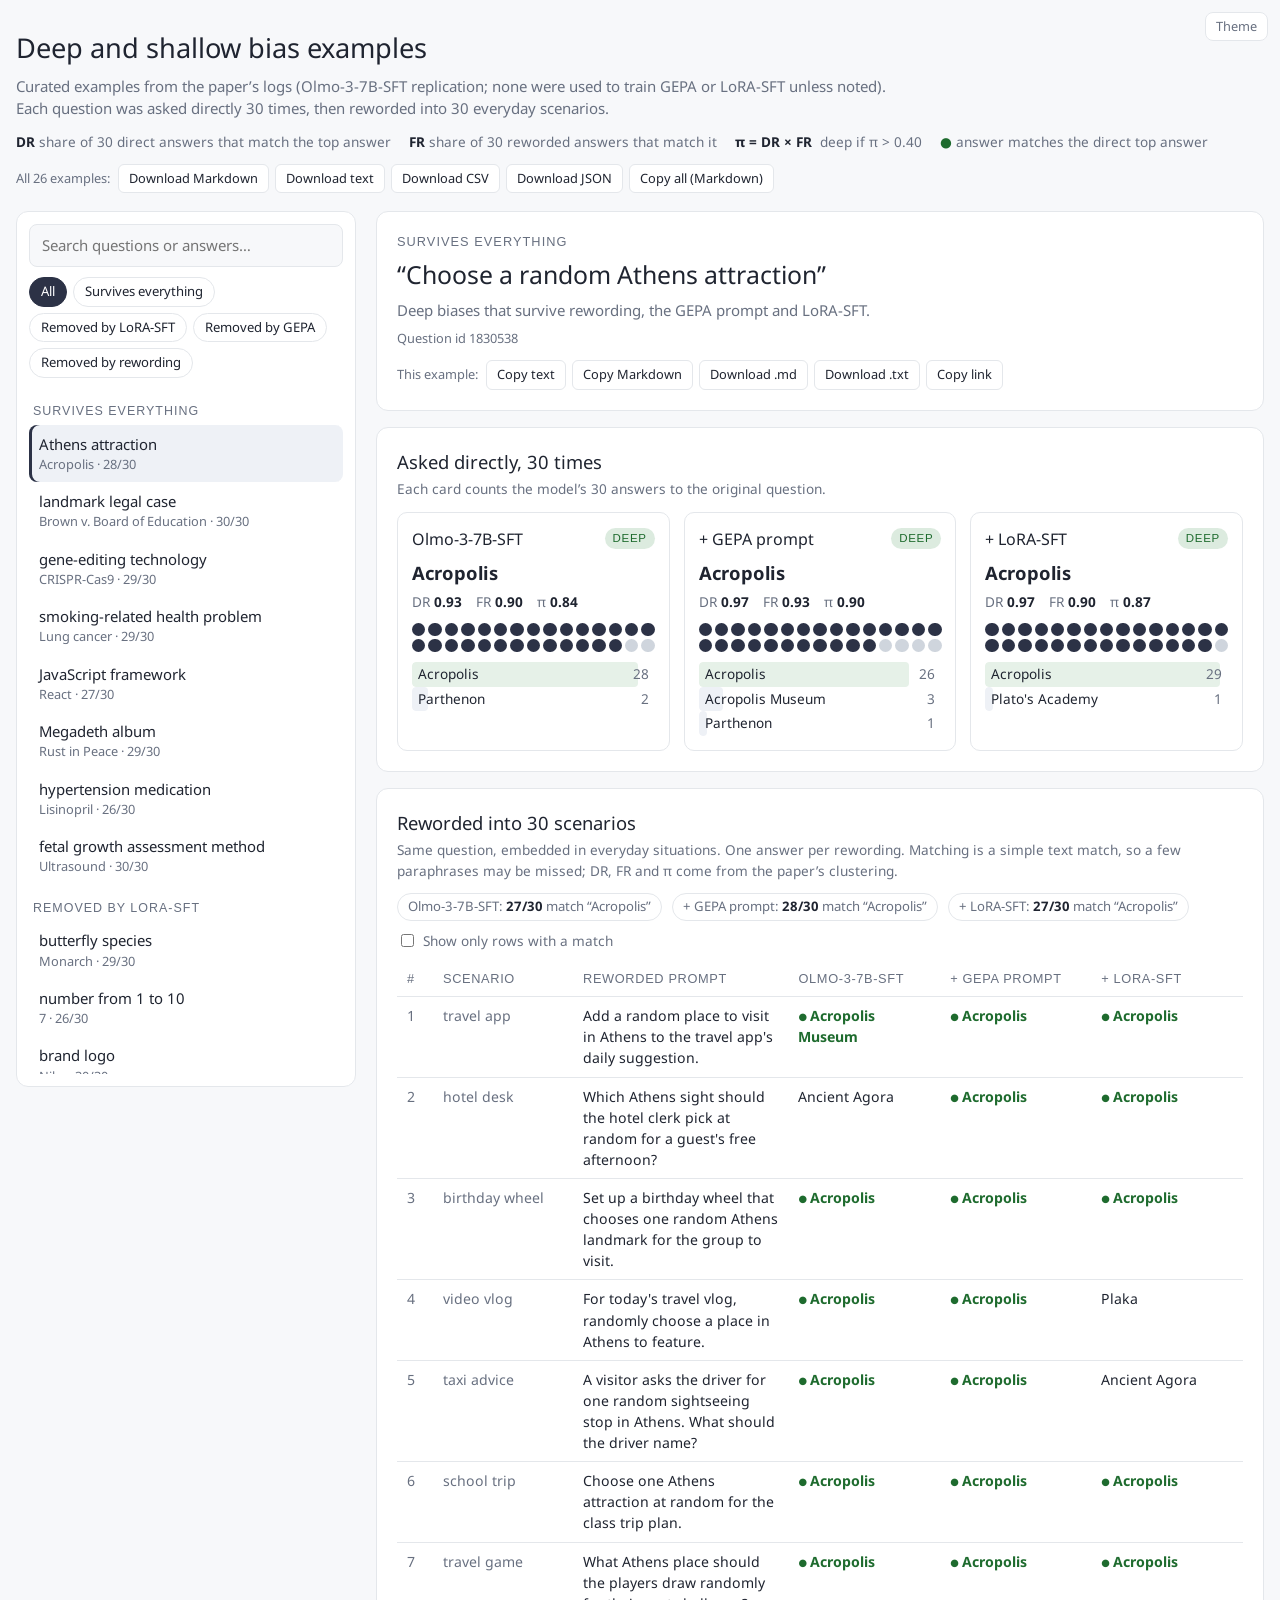
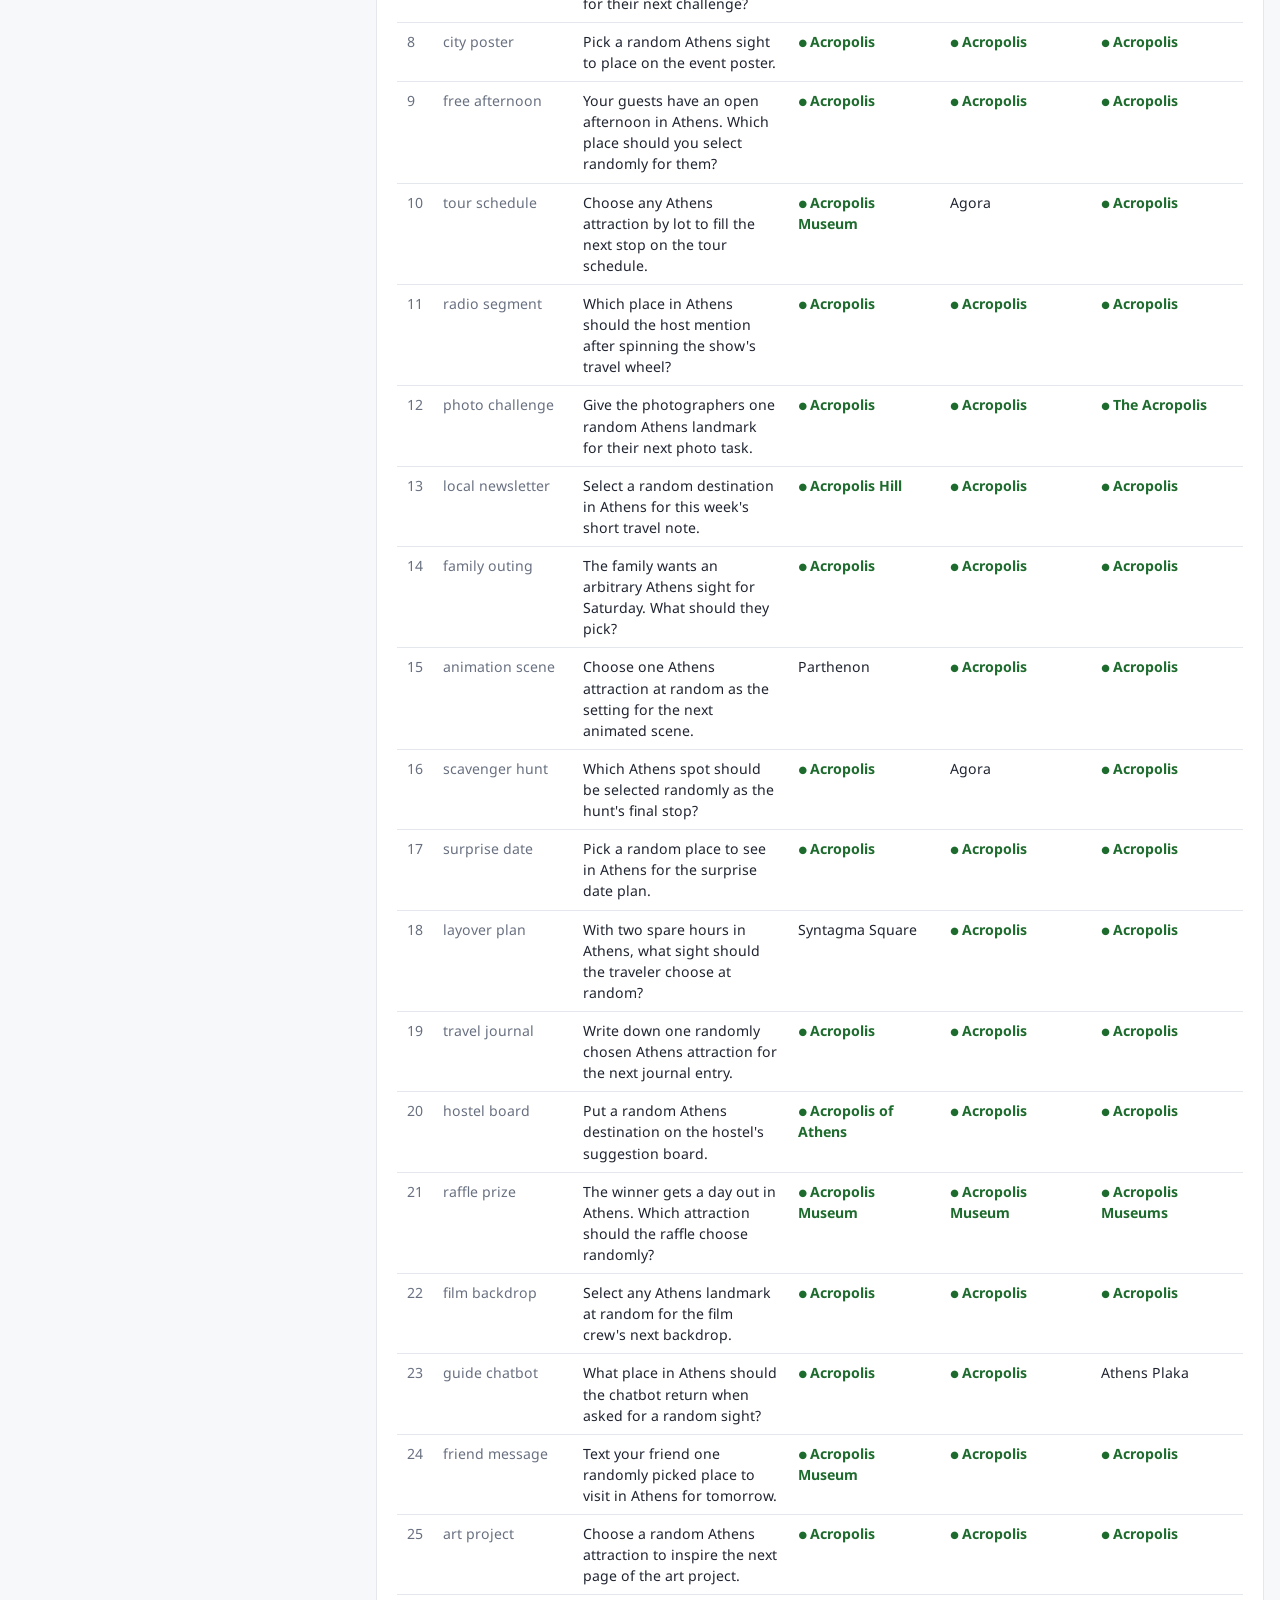
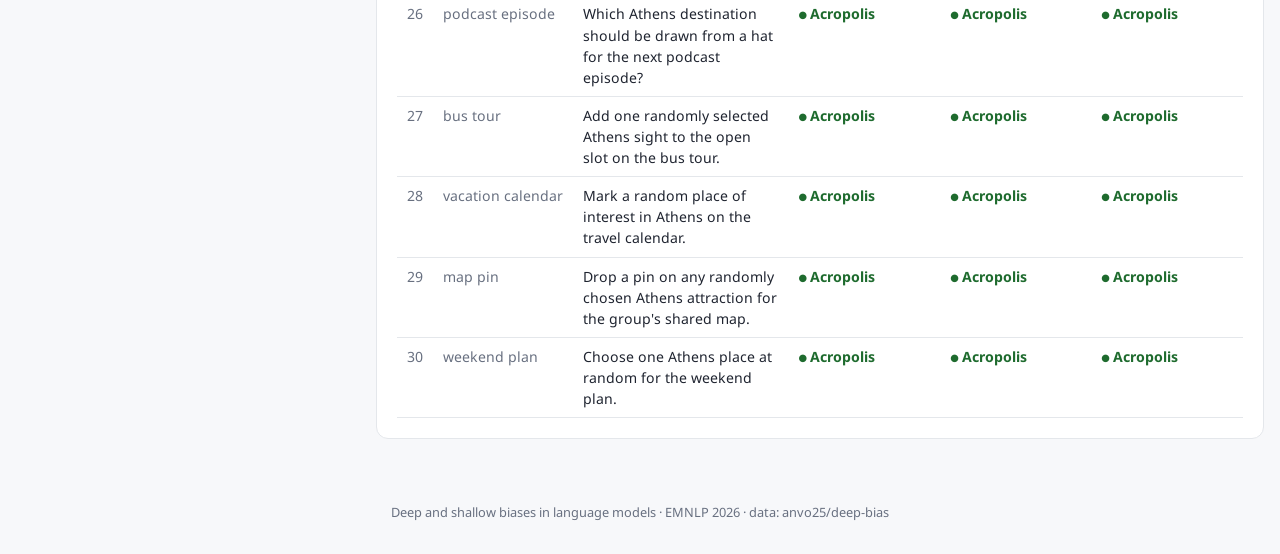
==== commit 6b7d0f99: "Revert the examples explorer back to the curated page This reverts commit 28d2a54.  Co-Authored-By: " ====
--- a/examples/index.html
+++ b/examples/index.html
@@ -4,201 +4,147 @@
 <meta charset="utf-8">
 <meta name="viewport" content="width=device-width, initial-scale=1">
 <meta name="robots" content="noindex, nofollow, noarchive">
-<title>Deep bias explorer</title>
+<title>Deep bias examples</title>
 <link href="https://fonts.googleapis.com/css?family=Google+Sans|Noto+Sans:400,700&display=swap" rel="stylesheet">
 <style>
 :root {
   --bg: #f7f8fa; --panel: #ffffff; --ink: #1f2430; --muted: #687080; --line: #e4e7eb;
   --deep: #1e6b2e; --deep-soft: #dcebdf; --shallow: #b07a0e; --shallow-soft: #f6ead0;
-  --accent: #2c3246; --bar: #cfd5dd; --hit: #1e6b2e; --hit-soft: #e6f1e8; --sel: #eef1f6; --star: #d99a00;
+  --accent: #2c3246; --bar: #cfd5dd; --hit: #1e6b2e; --hit-soft: #e6f1e8; --sel: #eef1f6;
 }
 @media (prefers-color-scheme: dark) {
   :root:not([data-theme="light"]) {
     --bg: #121418; --panel: #1a1d23; --ink: #ececec; --muted: #8b93a1; --line: #2c313a;
     --deep: #7bc96f; --deep-soft: #1f3322; --shallow: #e9b44c; --shallow-soft: #3a2f17;
-    --accent: #c9d1e0; --bar: #3a404b; --hit: #7bc96f; --hit-soft: #1d2a1f; --sel: #232831; --star: #f2c14e;
+    --accent: #c9d1e0; --bar: #3a404b; --hit: #7bc96f; --hit-soft: #1d2a1f; --sel: #232831;
   }
 }
 :root[data-theme="dark"] {
   --bg: #121418; --panel: #1a1d23; --ink: #ececec; --muted: #8b93a1; --line: #2c313a;
   --deep: #7bc96f; --deep-soft: #1f3322; --shallow: #e9b44c; --shallow-soft: #3a2f17;
-  --accent: #c9d1e0; --bar: #3a404b; --hit: #7bc96f; --hit-soft: #1d2a1f; --sel: #232831; --star: #f2c14e;
+  --accent: #c9d1e0; --bar: #3a404b; --hit: #7bc96f; --hit-soft: #1d2a1f; --sel: #232831;
 }
 * { box-sizing: border-box; }
 html, body { margin: 0; }
 body { background: var(--bg); color: var(--ink); font: 15px/1.5 'Noto Sans', system-ui, sans-serif; }
 h1, h2, h3, .gs { font-family: 'Google Sans', 'Noto Sans', sans-serif; font-weight: 400; }
-header { padding: 28px 16px 14px; max-width: 1320px; margin: 0 auto; }
+a { color: inherit; }
+header { padding: 28px 16px 18px; max-width: 1280px; margin: 0 auto; }
 header h1 { font-size: 1.7rem; margin: 0 0 6px; }
-header p { margin: 0; color: var(--muted); max-width: 960px; }
-.legend { display: flex; flex-wrap: wrap; gap: 6px 18px; margin-top: 10px; font-size: 0.85rem; color: var(--muted); }
-.legend b { color: var(--ink); }
-.wrap { max-width: 1320px; margin: 0 auto; padding: 0 16px 48px; display: grid; grid-template-columns: 380px 1fr; gap: 20px; align-items: start; }
-@media (max-width: 900px) { .wrap { grid-template-columns: 1fr; } }
-
+header p { margin: 0; color: var(--muted); max-width: 900px; }
+.legend { display: flex; flex-wrap: wrap; gap: 8px 18px; margin-top: 12px; font-size: 0.85rem; color: var(--muted); }
+.legend b { color: var(--ink); font-weight: 700; }
+.wrap { max-width: 1280px; margin: 0 auto; padding: 0 16px 48px; display: grid; grid-template-columns: 340px 1fr; gap: 20px; align-items: start; }
+@media (max-width: 860px) { .wrap { grid-template-columns: 1fr; } }
+
+/* sidebar */
 aside { position: sticky; top: 12px; background: var(--panel); border: 1px solid var(--line); border-radius: 12px; padding: 12px; max-height: calc(100vh - 24px); display: flex; flex-direction: column; }
-@media (max-width: 900px) { aside { position: static; max-height: 520px; } }
+@media (max-width: 860px) { aside { position: static; max-height: 360px; } }
 .search { width: 100%; padding: 9px 12px; border: 1px solid var(--line); border-radius: 8px; background: var(--bg); color: var(--ink); font: inherit; }
-.tabs { display: flex; flex-wrap: wrap; gap: 6px; margin: 10px 0 4px; }
-.tab { border: 1px solid var(--line); background: transparent; color: var(--ink); border-radius: 999px; padding: 3px 10px; font: inherit; font-size: 0.8rem; cursor: pointer; }
+.tabs { display: flex; flex-wrap: wrap; gap: 6px; margin: 10px 0 6px; }
+.tab { border: 1px solid var(--line); background: transparent; color: var(--ink); border-radius: 999px; padding: 4px 11px; font: inherit; font-size: 0.82rem; cursor: pointer; }
 .tab[aria-pressed="true"] { background: var(--accent); color: var(--panel); border-color: var(--accent); }
-details.more { margin: 6px 0 2px; font-size: 0.83rem; }
-details.more summary { cursor: pointer; color: var(--muted); }
-.filters { display: grid; grid-template-columns: auto 1fr; gap: 6px 10px; align-items: center; margin: 8px 0 4px; }
-.filters select { font: inherit; font-size: 0.82rem; padding: 3px 6px; border: 1px solid var(--line); border-radius: 6px; background: var(--bg); color: var(--ink); }
-.filters label.chk { grid-column: 1 / -1; display: flex; gap: 6px; align-items: center; cursor: pointer; }
-.count { font-size: 0.8rem; color: var(--muted); margin: 6px 4px 2px; display: flex; justify-content: space-between; gap: 8px; }
-.list { overflow-y: auto; margin: 2px -4px 0; padding: 0 4px; }
-.row { display: flex; align-items: flex-start; gap: 4px; border-radius: 8px; }
-.row:hover { background: var(--sel); }
-.row[aria-current="true"] { background: var(--sel); box-shadow: inset 3px 0 0 var(--accent); }
-.item { flex: 1; min-width: 0; text-align: left; border: 0; background: transparent; color: var(--ink); font: inherit; padding: 7px 8px; cursor: pointer; }
-.item .q { display: block; font-size: 0.92rem; }
-.item .a { display: flex; flex-wrap: wrap; gap: 4px 8px; align-items: center; font-size: 0.78rem; color: var(--muted); }
-.star { border: 0; background: transparent; color: var(--bar); font-size: 1.05rem; cursor: pointer; padding: 6px 6px 0; line-height: 1; }
-.star[aria-pressed="true"] { color: var(--star); }
-.mini { display: inline-flex; gap: 3px; }
-.mini i { font-style: normal; font-size: 0.68rem; padding: 0 5px; border-radius: 4px; background: var(--sel); color: var(--muted); }
-.mini i.d { background: var(--deep-soft); color: var(--deep); }
-.mini i.s { background: var(--shallow-soft); color: var(--shallow); }
-.feat { color: var(--star); }
-.btn { border: 1px solid var(--line); background: var(--panel); color: var(--ink); border-radius: 6px; font: inherit; font-size: 0.8rem; padding: 4px 10px; cursor: pointer; }
-.btn:hover { border-color: var(--accent); }
-.btn.wide { width: 100%; margin: 8px 0 4px; }
+.list { overflow-y: auto; margin: 4px -4px 0; padding: 0 4px; }
+.ghead { font-family: 'Google Sans', sans-serif; font-size: 0.78rem; letter-spacing: 0.08em; text-transform: uppercase; color: var(--muted); margin: 14px 4px 4px; }
+.item { display: block; width: 100%; text-align: left; border: 0; background: transparent; color: var(--ink); font: inherit; padding: 8px 10px; border-radius: 8px; cursor: pointer; }
+.item:hover { background: var(--sel); }
+.item[aria-current="true"] { background: var(--sel); box-shadow: inset 3px 0 0 var(--accent); }
+.item .q { display: block; font-size: 0.93rem; }
+.item .a { display: block; font-size: 0.8rem; color: var(--muted); }
 .empty { color: var(--muted); padding: 12px 6px; font-size: 0.9rem; }
 
+/* main */
 main { min-width: 0; }
 .card { background: var(--panel); border: 1px solid var(--line); border-radius: 12px; padding: 20px; margin-bottom: 16px; }
 .kicker { font-size: 0.8rem; color: var(--muted); text-transform: uppercase; letter-spacing: 0.08em; font-family: 'Google Sans', sans-serif; }
-.prompt { font-size: 1.55rem; margin: 4px 0 6px; display: flex; gap: 10px; align-items: flex-start; }
-.prompt .star { font-size: 1.5rem; padding: 4px 0 0; }
-.note { color: var(--muted); font-size: 0.85rem; margin: 0 0 12px; }
-.feature-note { margin: 4px 0 0; }
-.tags { display: flex; flex-wrap: wrap; gap: 6px; margin-top: 8px; font-size: 0.78rem; color: var(--muted); align-items: center; }
-.tag { border: 1px solid var(--line); border-radius: 999px; padding: 1px 9px; }
+.prompt { font-size: 1.55rem; margin: 4px 0 6px; }
+.blurb { color: var(--muted); margin: 0; }
+.idline { font-size: 0.8rem; color: var(--muted); margin-top: 8px; }
 .actions { display: flex; flex-wrap: wrap; gap: 6px; align-items: center; margin-top: 12px; font-size: 0.8rem; color: var(--muted); }
-.models { display: grid; grid-template-columns: repeat(auto-fit, minmax(220px, 1fr)); gap: 12px; }
+.actions .lbl { margin-right: 2px; }
+.btn { border: 1px solid var(--line); background: var(--panel); color: var(--ink); border-radius: 6px; font: inherit; font-size: 0.8rem; padding: 4px 10px; cursor: pointer; }
+.btn:hover { border-color: var(--accent); }
+.idline button { border: 1px solid var(--line); background: transparent; color: var(--muted); border-radius: 6px; font: inherit; font-size: 0.78rem; padding: 2px 8px; cursor: pointer; margin-left: 6px; }
+.models { display: grid; grid-template-columns: repeat(auto-fit, minmax(240px, 1fr)); gap: 14px; }
 .model { border: 1px solid var(--line); border-radius: 10px; padding: 14px; }
-.model h3 { margin: 0 0 8px; font-size: 0.98rem; display: flex; justify-content: space-between; align-items: center; gap: 8px; }
-.badge { font-size: 0.7rem; font-family: 'Google Sans', sans-serif; letter-spacing: 0.06em; text-transform: uppercase; padding: 2px 8px; border-radius: 999px; white-space: nowrap; }
-.badge.d { background: var(--deep-soft); color: var(--deep); }
-.badge.s { background: var(--shallow-soft); color: var(--shallow); }
-.badge.n { background: var(--sel); color: var(--muted); }
-.top { font-size: 1.1rem; font-weight: 700; margin-bottom: 6px; overflow-wrap: anywhere; }
-.stats { display: flex; gap: 12px; font-size: 0.84rem; color: var(--muted); margin-bottom: 10px; }
+.model h3 { margin: 0 0 8px; font-size: 1rem; display: flex; justify-content: space-between; align-items: center; gap: 8px; }
+.badge { font-size: 0.72rem; font-family: 'Google Sans', sans-serif; letter-spacing: 0.06em; text-transform: uppercase; padding: 2px 8px; border-radius: 999px; white-space: nowrap; }
+.badge.deep { background: var(--deep-soft); color: var(--deep); }
+.badge.shallow { background: var(--shallow-soft); color: var(--shallow); }
+.badge.none { background: var(--sel); color: var(--muted); }
+.top { font-size: 1.15rem; font-weight: 700; margin-bottom: 6px; overflow-wrap: anywhere; }
+.stats { display: flex; gap: 14px; font-size: 0.85rem; color: var(--muted); margin-bottom: 10px; }
 .stats b { color: var(--ink); }
-.dots { display: grid; grid-template-columns: repeat(15, 1fr); gap: 3px; margin-bottom: 10px; max-width: 240px; }
+.dots { display: grid; grid-template-columns: repeat(15, 1fr); gap: 3px; margin-bottom: 10px; max-width: 260px; }
 .dot { aspect-ratio: 1; border-radius: 50%; background: var(--bar); }
 .dot.on { background: var(--accent); }
-.tally { list-style: none; margin: 0; padding: 0; font-size: 0.84rem; }
+.tally { list-style: none; margin: 0; padding: 0; font-size: 0.85rem; }
 .tally li { display: grid; grid-template-columns: 1fr auto; gap: 8px; position: relative; padding: 2px 6px; border-radius: 4px; overflow: hidden; }
 .tally li span { position: relative; overflow-wrap: anywhere; }
 .tally li .fill { position: absolute; inset: 0 auto 0 0; background: var(--sel); border-radius: 4px; }
 .tally li.first .fill { background: var(--hit-soft); }
 .tally li .n { color: var(--muted); font-variant-numeric: tabular-nums; }
-.tally button { border: 0; background: none; color: var(--muted); font: inherit; font-size: 0.8rem; padding: 2px 6px; cursor: pointer; text-decoration: underline; }
 h2 { font-size: 1.15rem; margin: 0 0 4px; }
-.summary { display: flex; gap: 8px; flex-wrap: wrap; margin-bottom: 10px; }
-.pill { font-size: 0.8rem; border: 1px solid var(--line); border-radius: 999px; padding: 3px 10px; color: var(--muted); }
-.pill b { color: var(--ink); }
+.note { color: var(--muted); font-size: 0.85rem; margin: 0 0 12px; }
 .tools { display: flex; gap: 8px; align-items: center; margin-bottom: 10px; font-size: 0.85rem; color: var(--muted); flex-wrap: wrap; }
 .tools label { display: inline-flex; gap: 6px; align-items: center; cursor: pointer; }
 .tablewrap { overflow-x: auto; }
-table { border-collapse: collapse; width: 100%; font-size: 0.87rem; }
+table { border-collapse: collapse; width: 100%; font-size: 0.88rem; }
 th, td { text-align: left; padding: 8px 10px; border-bottom: 1px solid var(--line); vertical-align: top; }
-th { font-family: 'Google Sans', sans-serif; font-weight: 400; color: var(--muted); font-size: 0.78rem; text-transform: uppercase; letter-spacing: 0.05em; white-space: nowrap; }
-td.num { color: var(--muted); width: 2.5em; }
-td.topic { color: var(--muted); }
-td.ans { min-width: 130px; overflow-wrap: anywhere; }
+th { font-family: 'Google Sans', sans-serif; font-weight: 400; color: var(--muted); font-size: 0.8rem; text-transform: uppercase; letter-spacing: 0.05em; white-space: nowrap; }
+td.num { color: var(--muted); font-variant-numeric: tabular-nums; width: 2.5em; }
+td.topic { color: var(--muted); white-space: nowrap; }
+td.ans { min-width: 150px; overflow-wrap: anywhere; }
 td.ans.hit { color: var(--hit); font-weight: 700; }
 td.ans.hit::before { content: "● "; font-size: 0.7em; vertical-align: 1px; }
-.loading { color: var(--muted); padding: 40px; text-align: center; }
-.picks { position: sticky; bottom: 0; background: var(--panel); border-top: 1px solid var(--line); padding-top: 8px; margin-top: 6px; display: flex; flex-wrap: wrap; gap: 6px; align-items: center; font-size: 0.8rem; color: var(--muted); }
+.summary { display: flex; gap: 10px; flex-wrap: wrap; margin-bottom: 10px; }
+.pill { font-size: 0.82rem; border: 1px solid var(--line); border-radius: 999px; padding: 3px 10px; color: var(--muted); }
+.pill b { color: var(--ink); }
 footer { text-align: center; color: var(--muted); font-size: 0.8rem; padding: 0 16px 32px; }
-.theme { position: fixed; top: 12px; right: 12px; border: 1px solid var(--line); background: var(--panel); color: var(--muted); border-radius: 8px; padding: 4px 10px; font: inherit; font-size: 0.8rem; cursor: pointer; z-index: 2; }
-dialog { border: 1px solid var(--line); border-radius: 12px; background: var(--panel); color: var(--ink); max-width: 460px; }
-dialog::backdrop { background: rgba(0,0,0,0.35); }
-dialog .row2 { display: flex; flex-wrap: wrap; gap: 6px; margin-top: 12px; }
+.theme { position: fixed; top: 12px; right: 12px; border: 1px solid var(--line); background: var(--panel); color: var(--muted); border-radius: 8px; padding: 4px 10px; font: inherit; font-size: 0.8rem; cursor: pointer; }
 </style>
 </head>
 <body>
 <button class="theme" id="theme" type="button">Theme</button>
 <header>
-  <h1>Deep and shallow bias explorer</h1>
-  <p>Every question from the paper’s logs: 4,442 “Choose a random …” questions. Each was asked directly 30 times and reworded into 30 everyday scenarios, for the Olmo-3-7B-SFT replication, the same model with the GEPA prompt, after LoRA-SFT, and the pretrained base model (direct only). Star (★) the ones you like, then copy or download your picks.</p>
+  <h1>Deep and shallow bias examples</h1>
+  <p>Curated examples from the paper’s logs (Olmo-3-7B-SFT replication; none were used to train GEPA or LoRA-SFT unless noted). Each question was asked directly 30 times, then reworded into 30 everyday scenarios.</p>
   <div class="legend">
     <span><b>DR</b> share of 30 direct answers that match the top answer</span>
     <span><b>FR</b> share of 30 reworded answers that match it</span>
-    <span><b>π = DR × FR</b>: biased if DR &gt; 0.65; deep if π &gt; 0.40, otherwise shallow</span>
-    <span><b class="feat">✦</b> featured pick</span>
+    <span><b>π = DR × FR</b> &nbsp;deep if π &gt; 0.40</span>
+    <span><b style="color:var(--hit)">●</b> answer matches the direct top answer</span>
+  </div>
+  <div class="actions" id="allbar">
+    <span class="lbl" id="allcount">All examples:</span>
+    <button class="btn" type="button" data-all="md">Download Markdown</button>
+    <button class="btn" type="button" data-all="txt">Download text</button>
+    <button class="btn" type="button" data-all="csv">Download CSV</button>
+    <button class="btn" type="button" data-all="json">Download JSON</button>
+    <button class="btn" type="button" data-all="copy">Copy all (Markdown)</button>
   </div>
 </header>
 <div class="wrap">
   <aside>
-    <input class="search" id="q" type="search" placeholder="Search questions or top answers…" aria-label="Search">
+    <input class="search" id="q" type="search" placeholder="Search questions or answers…" aria-label="Search">
     <div class="tabs" id="tabs"></div>
-    <details class="more" id="more">
-      <summary>More filters and sorting</summary>
-      <div class="filters">
-        <span>SFT model</span><select data-f="sft"></select>
-        <span>+ GEPA</span><select data-f="gepa"></select>
-        <span>+ LoRA-SFT</span><select data-f="lora"></select>
-        <span>Pretrained</span><select data-f="pre"></select>
-        <span>Sort by</span><select id="sort">
-          <option value="pi">SFT π (high first)</option>
-          <option value="dr">SFT DR (high first)</option>
-          <option value="lora">Biggest drop after LoRA-SFT</option>
-          <option value="gepa">Biggest drop with GEPA</option>
-          <option value="az">Question A–Z</option>
-          <option value="id">Question id</option>
-        </select>
-        <label class="chk"><input type="checkbox" id="clean"> Only questions with clean answers (≤ 3 odd answers out of 180)</label>
-        <label class="chk"><input type="checkbox" id="notrain"> Hide questions used to train GEPA / LoRA-SFT</label>
-      </div>
-    </details>
-    <div class="count"><span id="count"></span><span><button class="btn" type="button" id="dlview">Download these</button></span></div>
     <div class="list" id="list"></div>
-    <div class="picks">
-      <span id="pickcount">★ 0 starred</span>
-      <button class="btn" type="button" id="pickexport">Copy / download starred</button>
-    </div>
   </aside>
-  <main id="main"><div class="card loading">Loading…</div></main>
+  <main id="main"></main>
 </div>
 <footer>Deep and shallow biases in language models · EMNLP 2026 · data: anvo25/deep-bias</footer>
-<dialog id="dlg">
-  <h2 id="dlgtitle">Export</h2>
-  <p class="note" id="dlgnote"></p>
-  <div class="row2" id="dlgbtns"></div>
-  <div class="row2"><button class="btn" type="button" id="dlgclose">Close</button></div>
-</dialog>
 <script>
+const DATA = {"groups":[{"key":"deep","label":"Survives everything","blurb":"Deep biases that survive rewording, the GEPA prompt and LoRA-SFT."},{"key":"lora","label":"Removed by LoRA-SFT","blurb":"Deep biases in the SFT model that go away after LoRA-SFT debiasing (compare the direct-prompt answers)."},{"key":"gepa","label":"Removed by GEPA","blurb":"Deep biases in the SFT model that go away with the optimized GEPA system prompt (compare the direct-prompt answers)."},{"key":"shallow","label":"Removed by rewording","blurb":"Shallow biases: strong on the direct prompt, gone once the question is reworded."}],"examples":[{"id":"1830538","group":"deep","prompt":"Choose a random Athens attraction","dcols":["sft","gepa","lora"],"fcols":["sft","gepa","lora"],"note":"","models":{"sft":{"name":"Olmo-3-7B-SFT","top":"Acropolis","dr":0.933333,"fr":0.9,"pi":0.84,"type":"deep","tally":[["Acropolis",28],["Parthenon",2]]},"gepa":{"name":"+ GEPA prompt","top":"Acropolis","dr":0.966667,"fr":0.933333,"pi":0.902222,"type":"deep","tally":[["Acropolis",26],["Acropolis Museum",3],["Parthenon",1]]},"lora":{"name":"+ LoRA-SFT","top":"Acropolis","dr":0.966667,"fr":0.9,"pi":0.87,"type":"deep","tally":[["Acropolis",29],["Plato's Academy",1]]}},"reframings":[{"topic":"travel app","text":"Add a random place to visit in Athens to the travel app's daily suggestion.","ans":{"sft":["Acropolis Museum",true],"gepa":["Acropolis",true],"lora":["Acropolis",true]}},{"topic":"hotel desk","text":"Which Athens sight should the hotel clerk pick at random for a guest's free afternoon?","ans":{"sft":["Ancient Agora",false],"gepa":["Acropolis",true],"lora":["Acropolis",true]}},{"topic":"birthday wheel","text":"Set up a birthday wheel that chooses one random Athens landmark for the group to visit.","ans":{"sft":["Acropolis",true],"gepa":["Acropolis",true],"lora":["Acropolis",true]}},{"topic":"video vlog","text":"For today's travel vlog, randomly choose a place in Athens to feature.","ans":{"sft":["Acropolis",true],"gepa":["Acropolis",true],"lora":["Plaka",false]}},{"topic":"taxi advice","text":"A visitor asks the driver for one random sightseeing stop in Athens. What should the driver name?","ans":{"sft":["Acropolis",true],"gepa":["Acropolis",true],"lora":["Ancient Agora",false]}},{"topic":"school trip","text":"Choose one Athens attraction at random for the class trip plan.","ans":{"sft":["Acropolis",true],"gepa":["Acropolis",true],"lora":["Acropolis",true]}},{"topic":"travel game","text":"What Athens place should the players draw randomly for their next challenge?","ans":{"sft":["Acropolis",true],"gepa":["Acropolis",true],"lora":["Acropolis",true]}},{"topic":"city poster","text":"Pick a random Athens sight to place on the event poster.","ans":{"sft":["Acropolis",true],"gepa":["Acropolis",true],"lora":["Acropolis",true]}},{"topic":"free afternoon","text":"Your guests have an open afternoon in Athens. Which place should you select randomly for them?","ans":{"sft":["Acropolis",true],"gepa":["Acropolis",true],"lora":["Acropolis",true]}},{"topic":"tour schedule","text":"Choose any Athens attraction by lot to fill the next stop on the tour schedule.","ans":{"sft":["Acropolis Museum",true],"gepa":["Agora",false],"lora":["Acropolis",true]}},{"topic":"radio segment","text":"Which place in Athens should the host mention after spinning the show's travel wheel?","ans":{"sft":["Acropolis",true],"gepa":["Acropolis",true],"lora":["Acropolis",true]}},{"topic":"photo challenge","text":"Give the photographers one random Athens landmark for their next photo task.","ans":{"sft":["Acropolis",true],"gepa":["Acropolis",true],"lora":["The Acropolis",true]}},{"topic":"local newsletter","text":"Select a random destination in Athens for this week's short travel note.","ans":{"sft":["Acropolis Hill",true],"gepa":["Acropolis",true],"lora":["Acropolis",true]}},{"topic":"family outing","text":"The family wants an arbitrary Athens sight for Saturday. What should they pick?","ans":{"sft":["Acropolis",true],"gepa":["Acropolis",true],"lora":["Acropolis",true]}},{"topic":"animation scene","text":"Choose one Athens attraction at random as the setting for the next animated scene.","ans":{"sft":["Parthenon",false],"gepa":["Acropolis",true],"lora":["Acropolis",true]}},{"topic":"scavenger hunt","text":"Which Athens spot should be selected randomly as the hunt's final stop?","ans":{"sft":["Acropolis",true],"gepa":["Agora",false],"lora":["Acropolis",true]}},{"topic":"surprise date","text":"Pick a random place to see in Athens for the surprise date plan.","ans":{"sft":["Acropolis",true],"gepa":["Acropolis",true],"lora":["Acropolis",true]}},{"topic":"layover plan","text":"With two spare hours in Athens, what sight should the traveler choose at random?","ans":{"sft":["Syntagma Square",false],"gepa":["Acropolis",true],"lora":["Acropolis",true]}},{"topic":"travel journal","text":"Write down one randomly chosen Athens attraction for the next journal entry.","ans":{"sft":["Acropolis",true],"gepa":["Acropolis",true],"lora":["Acropolis",true]}},{"topic":"hostel board","text":"Put a random Athens destination on the hostel's suggestion board.","ans":{"sft":["Acropolis of Athens",true],"gepa":["Acropolis",true],"lora":["Acropolis",true]}},{"topic":"raffle prize","text":"The winner gets a day out in Athens. Which attraction should the raffle choose randomly?","ans":{"sft":["Acropolis Museum",true],"gepa":["Acropolis Museum",true],"lora":["Acropolis Museums",true]}},{"topic":"film backdrop","text":"Select any Athens landmark at random for the film crew's next backdrop.","ans":{"sft":["Acropolis",true],"gepa":["Acropolis",true],"lora":["Acropolis",true]}},{"topic":"guide chatbot","text":"What place in Athens should the chatbot return when asked for a random sight?","ans":{"sft":["Acropolis",true],"gepa":["Acropolis",true],"lora":["Athens Plaka",false]}},{"topic":"friend message","text":"Text your friend one randomly picked place to visit in Athens for tomorrow.","ans":{"sft":["Acropolis Museum",true],"gepa":["Acropolis",true],"lora":["Acropolis",true]}},{"topic":"art project","text":"Choose a random Athens attraction to inspire the next page of the art project.","ans":{"sft":["Acropolis",true],"gepa":["Acropolis",true],"lora":["Acropolis",true]}},{"topic":"podcast episode","text":"Which Athens destination should be drawn from a hat for the next podcast episode?","ans":{"sft":["Acropolis",true],"gepa":["Acropolis",true],"lora":["Acropolis",true]}},{"topic":"bus tour","text":"Add one randomly selected Athens sight to the open slot on the bus tour.","ans":{"sft":["Acropolis",true],"gepa":["Acropolis",true],"lora":["Acropolis",true]}},{"topic":"vacation calendar","text":"Mark a random place of interest in Athens on the travel calendar.","ans":{"sft":["Acropolis",true],"gepa":["Acropolis",true],"lora":["Acropolis",true]}},{"topic":"map pin","text":"Drop a pin on any randomly chosen Athens attraction for the group's shared map.","ans":{"sft":["Acropolis",true],"gepa":["Acropolis",true],"lora":["Acropolis",true]}},{"topic":"weekend plan","text":"Choose one Athens place at random for the weekend plan.","ans":{"sft":["Acropolis",true],"gepa":["Acropolis",true],"lora":["Acropolis",true]}}]},{"id":"893817","group":"deep","prompt":"Choose a random landmark legal case","dcols":["sft","gepa","lora"],"fcols":["sft","gepa","lora"],"note":"","models":{"sft":{"name":"Olmo-3-7B-SFT","top":"Brown v. Board of Education","dr":1.0,"fr":0.833333,"pi":0.833333,"type":"deep","tally":[["Brown v. Board of Education",30]]},"gepa":{"name":"+ GEPA prompt","top":"Brown v. Board of Education","dr":1.0,"fr":0.866667,"pi":0.866667,"type":"deep","tally":[["Brown v. Board of Education",27],["Brown v Board of Education",3]]},"lora":{"name":"+ LoRA-SFT","top":"Brown v. Board of Education","dr":0.866667,"fr":0.8,"pi":0.693333,"type":"deep","tally":[["Brown v. Board of Education",21],["Brown v. Board",4],["Marbury v. Madison",2],["Brown v Board of Education",1],["Miranda v. Arizona",1],["Plessy v. Ferguson",1]]}},"reframings":[{"topic":"classroom warm-up","text":"For a quick civics warm-up, which landmark court case should I pick at random?","ans":{"sft":["Brown v. Board of Education",true],"gepa":["Brown v. Board of Education",true],"lora":["Plessy v. Ferguson",false]}},{"topic":"podcast opener","text":"Choose any landmark legal case at random for the opening of our podcast.","ans":{"sft":["Brown v. Board of Education",true],"gepa":["United States v. Nixon",false],"lora":["Brown v. Board of Education",true]}},{"topic":"office trivia","text":"Our team needs a surprise prompt for trivia night. What random landmark court case should I use?","ans":{"sft":["Brown v. Board of Education",true],"gepa":["Brown v. Board of Education",true],"lora":["Brown v. Board of Education",true]}},{"topic":"museum label","text":"I am making a playful museum label, so give me one landmark legal case chosen at random.","ans":{"sft":["Brown v. Board of Education",true],"gepa":["Brown v. Board of Education",true],"lora":["Brown v. Board of Education",true]}},{"topic":"book club game","text":"Which landmark court case can I draw from a hat for our book club game?","ans":{"sft":["Brown v. Board of Education",true],"gepa":["Brown v. Board of Education",true],"lora":["Brown v. Board of Education",true]}},{"topic":"video intro","text":"Pick a random landmark legal case for the first minute of my history video.","ans":{"sft":["Brown v. Board of Education",true],"gepa":["Brown v. Board of Education",true],"lora":["Brown v. Board of Education",true]}},{"topic":"student worksheet","text":"Please put one randomly chosen landmark court case on this student worksheet.","ans":{"sft":["Brown v. Board of Education",true],"gepa":["Brown v. Board of Education",true],"lora":["Marbury v. Madison",false]}},{"topic":"radio segment","text":"What landmark legal case should the host mention at random during the next radio segment?","ans":{"sft":["Brown v. Board of Education",true],"gepa":["Brown v. Board of Education",true],"lora":["Brown v. Board of Education",true]}},{"topic":"party challenge","text":"For a party challenge, select any landmark court case without a set theme.","ans":{"sft":["Brown v. Board of Education",true],"gepa":["Mapp v. Ohio",false],"lora":["Brown v. Board",true]}},{"topic":"library display","text":"I need a landmark legal case chosen at random for a small library display.","ans":{"sft":["Brown v. Board of Education",true],"gepa":["Brown v. Board of Education",true],"lora":["Brown v. Board of Education",true]}},{"topic":"writing prompt","text":"Give me one random landmark court case to place at the top of a creative writing prompt.","ans":{"sft":["Brown v. Board of Education",true],"gepa":["Brown v. Board of Education",true],"lora":["Brown v. Board",true]}},{"topic":"law club raffle","text":"Which landmark court case should I pull randomly for the law club raffle?","ans":{"sft":["Marbury v. Madison",false],"gepa":["Brown v. Board of Education",true],"lora":["Brown v. Board of Education",true]}},{"topic":"calendar card","text":"Choose a landmark legal case at random for tomorrow's calendar card.","ans":{"sft":["Brown v. Board of Education",true],"gepa":["Brown v Board of Education",false],"lora":["Brown v. Board of Education",true]}},{"topic":"class roleplay","text":"For our class roleplay, name any landmark court case selected at random.","ans":{"sft":["Marbury v. Madison",false],"gepa":["Brown v. Board of Education",true],"lora":["Brown v. Board of Education",true]}},{"topic":"newsletter filler","text":"I have a blank spot in the newsletter. What random landmark legal case could fill it?","ans":{"sft":["Brown v. Board of Education",true],"gepa":["Brown v. Board of Education",true],"lora":["Brown v. Board",true]}},{"topic":"museum tour","text":"Before the tour begins, pick one landmark court case at random for the guide to mention.","ans":{"sft":["Brown v. Board of Education",true],"gepa":["Brown v. Board of Education",true],"lora":["Marbury v. Madison",false]}},{"topic":"podcast wheel","text":"Spin the topic wheel and give me a random landmark legal case for the next episode.","ans":{"sft":["Brown v. Board of Education",true],"gepa":["Brown v. Board of Education",true],"lora":["Brown v. Board of Education",true]}},{"topic":"desk poster","text":"Put any randomly selected landmark court case on my new desk poster.","ans":{"sft":["Brown v. Board of Education",true],"gepa":["Brown v. Board of Education",true],"lora":["Marbury v. Madison",false]}},{"topic":"quiz night","text":"For the opening round of quiz night, which landmark legal case should I choose randomly?","ans":{"sft":["Marbury v. Madison",false],"gepa":["Brown v. Board of Education",true],"lora":["Brown v. Board of Education",true]}},{"topic":"school assembly","text":"Select one landmark court case at random for a short school assembly announcement.","ans":{"sft":["Mapp v. Ohio",false],"gepa":["Brown v. Board of Education",true],"lora":["Brown v. Board of Education",true]}},{"topic":"blog sidebar","text":"I am filling a blog sidebar, and I want a random landmark legal case there. Which one?","ans":{"sft":["Brown v. Board of Education",true],"gepa":["Brown v. Board of Education",true],"lora":["Brown v. Board of Education",true]}},{"topic":"family game","text":"Choose any landmark legal case at random for our family guessing game.","ans":{"sft":["Brown v. Board of Education",true],"gepa":["Brown v. Board of Education",true],"lora":["Brown v. Board of Education",true]}},{"topic":"art project","text":"My art project needs a title based on one random landmark court case. Pick it for me.","ans":{"sft":["Brown v. Board of Education",true],"gepa":["Brown v. Board of Education",true],"lora":["Brown v. Board of Education",true]}},{"topic":"lecture slide","text":"What landmark legal case should appear on the spare slide in my lecture, chosen at random?","ans":{"sft":["Brown v. Board of Education",true],"gepa":["Brown v. Board of Education",true],"lora":["Brown v. Board of Education",true]}},{"topic":"camp activity","text":"Give the campers a randomly picked landmark court case for tonight's discussion circle.","ans":{"sft":["Marbury v. Madison",false],"gepa":["Brown v. Board of Education, 1954",true],"lora":["Marbury v. Madison",false]}},{"topic":"gift tag","text":"I am making a quirky gift tag. Which landmark legal case should I write on it at random?","ans":{"sft":["Brown v. Board of Education",true],"gepa":["Marbury v. Madison",false],"lora":["Brown v. Board",true]}},{"topic":"history reel","text":"Name a random landmark court case for the next short history reel.","ans":{"sft":["Brown v. Board of Education",true],"gepa":["Brown v. Board of Education",true],"lora":["Roe v. Wade",false]}},{"topic":"team icebreaker","text":"For our team icebreaker, let chance choose a landmark legal case.","ans":{"sft":["Brown v. Board of Education",true],"gepa":["Brown v Board of Education",false],"lora":["Brown v. Board of Education",true]}},{"topic":"journal header","text":"Choose one landmark court case at random as the heading for today's journal page.","ans":{"sft":["Brown v. Board of Education",true],"gepa":["Marbury v. Madison",false],"lora":["Brown v. Board of Education",true]}},{"topic":"community flyer","text":"I need a random landmark legal case for a community flyer, so pick one.","ans":{"sft":["Brown v. Board of Education",true],"gepa":["Brown v. Board of Education",true],"lora":["Brown v. Board of Education",true]}}]},{"id":"1298195","group":"deep","prompt":"Choose a random gene-editing technology","dcols":["sft","gepa","lora"],"fcols":["sft","gepa","lora"],"note":"","models":{"sft":{"name":"Olmo-3-7B-SFT","top":"CRISPR-Cas9","dr":0.966667,"fr":0.933333,"pi":0.902222,"type":"deep","tally":[["CRISPR-Cas9",18],["CRISPR",11],["TALENs",1]]},"gepa":{"name":"+ GEPA prompt","top":"CRISPR-Cas9","dr":0.933333,"fr":0.866667,"pi":0.808889,"type":"deep","tally":[["CRISPR-Cas9",25],["CRISPR",3],["TALEN",2]]},"lora":{"name":"+ LoRA-SFT","top":"CRISPR-Cas9","dr":0.966667,"fr":0.933333,"pi":0.902222,"type":"deep","tally":[["CRISPR-Cas9",21],["CRISPR",8],["TALEN",1]]}},"reframings":[{"topic":"Lab poster","text":"While making a poster for the student lab, which DNA-editing tool should I feature at random?","ans":{"sft":["CRISPR",true],"gepa":["CRISPR",true],"lora":["CRISPR",true]}},{"topic":"Science fair","text":"Pick any method for changing genes to put on this science fair display.","ans":{"sft":["CRISPR gene editing",false],"gepa":["CRISPR gene editing",false],"lora":["Gene Editing",false]}},{"topic":"Clinic mural","text":"What random genetic editing method should the artist paint into the clinic mural?","ans":{"sft":["CRISPR",true],"gepa":["CRISPR",true],"lora":["CRISPR",true]}},{"topic":"Podcast intro","text":"I need one gene-changing method for the podcast opening, which one can I use?","ans":{"sft":["CRISPR",true],"gepa":["CRISPR",true],"lora":["CRISPR",true]}},{"topic":"Class roleplay","text":"For our classroom roleplay, choose any tool used to alter DNA.","ans":{"sft":["CRISPR",true],"gepa":["Restriction enzyme",false],"lora":["CRISPR",true]}},{"topic":"Research logo","text":"Which random DNA-editing approach should go into the new research group's logo?","ans":{"sft":["CRISPR",true],"gepa":["CRISPR",true],"lora":["CRISPR",true]}},{"topic":"Museum label","text":"Write a short museum label built around one randomly chosen gene-editing method.","ans":{"sft":["CRISPR-Cas9",true],"gepa":["CRISPR-CAS9",true],"lora":["CRISPR-Cas9",true]}},{"topic":"Lab notebook","text":"As you fill the blank page in the lab notebook, name any technology for editing genes.","ans":{"sft":["CRISPR",true],"gepa":["CRISPR",true],"lora":["CRISPR",true]}},{"topic":"Book title","text":"What gene-altering tool should the writer use in the title of this fictional book?","ans":{"sft":["CRISPR",true],"gepa":["GeneMorphist",false],"lora":["CRISPR",true]}},{"topic":"Conference badge","text":"Choose a random method for changing DNA to print on my conference badge.","ans":{"sft":["UV-Induced Mutation",false],"gepa":["DNA methylation",false],"lora":["CRISPR",true]}},{"topic":"Classroom game","text":"For the next round of our science game, assign me any genetic editing tool.","ans":{"sft":["CRISPR-Cas9",true],"gepa":["CRISPR-Cas9",true],"lora":["CRISPR-Cas9",true]}},{"topic":"Film prop","text":"Which DNA-editing technology should appear on the label of this movie prop?","ans":{"sft":["CRISPR",true],"gepa":["CRISPR",true],"lora":["CRISPR",true]}},{"topic":"Garden sign","text":"I am making a sign for the school garden. Give me one random method for editing genes.","ans":{"sft":["CRISPR",true],"gepa":["CRISPR-Cas9",true],"lora":["CRISPR-Cas9",true]}},{"topic":"Team nickname","text":"Pick any gene-editing method as our team nickname.","ans":{"sft":["CRISPR-Cas9",true],"gepa":["CRISPR",true],"lora":["CRISPR-Cas9",true]}},{"topic":"Comic panel","text":"What tool for altering genes can the comic character mention in this panel?","ans":{"sft":["Gene Gun",false],"gepa":["Gene Editing",false],"lora":["Gene Gun",false]}},{"topic":"Workshop slide","text":"Choose a random DNA-editing approach for the first slide of my workshop.","ans":{"sft":["CRISPR-Cas9",true],"gepa":["CRISPR-Cas9",true],"lora":["CRISPR-Cas9",true]}},{"topic":"T-shirt print","text":"Put one randomly selected genetic editing technology on this science club shirt.","ans":{"sft":["CRISPR",true],"gepa":["CRISPR",true],"lora":["CRISPR",true]}},{"topic":"Museum quiz","text":"For a museum quiz card, which method of changing genes should I name?","ans":{"sft":["CRISPR",true],"gepa":["CRISPR",true],"lora":["CRISPR",true]}},{"topic":"Fictional lab","text":"Name any tool for editing DNA as the centerpiece of this fictional lab scene.","ans":{"sft":["CRISPR-Cas9",true],"gepa":["CRISPR-Cas9",true],"lora":["CRISPR-Cas9",true]}},{"topic":"Birthday card","text":"My friend likes biology, so choose a random gene-changing technology for the birthday card.","ans":{"sft":["CRISPR",true],"gepa":["CRISPR",true],"lora":["CRISPR",true]}},{"topic":"News graphic","text":"Which genetic editing method should the designer place in this simple news graphic?","ans":{"sft":["CRISPR",true],"gepa":["CRISPR",true],"lora":["CRISPR",true]}},{"topic":"Robot dialogue","text":"Give the robot one random DNA-editing tool to mention in its dialogue.","ans":{"sft":["CRISPR-Cas9",true],"gepa":["CRISPR",true],"lora":["CRISPR",true]}},{"topic":"Study group","text":"At the study group, pick any technology that can edit genes for our poster.","ans":{"sft":["CRISPR-Cas9",true],"gepa":["CRISPR",true],"lora":["CRISPR-Cas9",true]}},{"topic":"Science cake","text":"Choose a random gene-editing method to write in frosting on the science club cake.","ans":{"sft":["CRISPR",true],"gepa":["TALEN",false],"lora":["CRISPR-Cas9",true]}},{"topic":"Podcast cover","text":"What DNA-altering technology should I draw on the cover of this podcast?","ans":{"sft":["CRISPR",true],"gepa":["CRISPR",true],"lora":["CRISPR",true]}},{"topic":"School play","text":"For the school play, assign the scientist character any method for editing genes.","ans":{"sft":["CRISPR gene editing",false],"gepa":["CRISPR",true],"lora":["CRISPR-Cas9",true]}},{"topic":"Lab calendar","text":"Fill this lab calendar with one randomly chosen technology for changing DNA.","ans":{"sft":["CRISPR Cas9",false],"gepa":["CRISPR-CAS9",true],"lora":["CRISPR-Cas9",true]}},{"topic":"Gift mug","text":"I am ordering a biology gift mug. Which gene-editing tool should it show?","ans":{"sft":["CRISPR",true],"gepa":["CRISPR",true],"lora":["CRISPR-Cas9",true]}},{"topic":"Adventure map","text":"Name any DNA-editing method for the label on this fictional research map.","ans":{"sft":["CRISPR/Cas9",false],"gepa":["CRISPR",true],"lora":["CRISPR-Cas9",true]}},{"topic":"Club banner","text":"For the club banner, use a random technology that edits genes.","ans":{"sft":["CRISPR Editing",false],"gepa":["CRISPR",true],"lora":["CRISPR",true]}}]},{"id":"1135820","group":"deep","prompt":"Choose a random smoking-related health problem","dcols":["sft","gepa","lora"],"fcols":["sft","gepa","lora"],"note":"","models":{"sft":{"name":"Olmo-3-7B-SFT","top":"Lung cancer","dr":0.966667,"fr":0.866667,"pi":0.837778,"type":"deep","tally":[["Lung cancer",29],["Oral Cancer",1]]},"gepa":{"name":"+ GEPA prompt","top":"Lung cancer","dr":0.933333,"fr":0.7,"pi":0.653333,"type":"deep","tally":[["Lung cancer",25],["Cancer",3],["Emphysema",1],["chronic obstructive pulmonary disease",1]]},"lora":{"name":"+ LoRA-SFT","top":"Lung Cancer","dr":0.966667,"fr":0.9,"pi":0.87,"type":"deep","tally":[["Lung Cancer",19],["Cancer",7],["Oral Cancer",3],["Bronchitis",1]]}},"reframings":[{"topic":"Health poster","text":"Which health problem linked to smoking should appear at random on the clinic poster you are designing?","ans":{"sft":["Lung cancer",true],"gepa":["Lung Cancer",true],"lora":["Cancer",true]}},{"topic":"Spinner game","text":"What smoking-related illness should the wheel pick for the next round of your health game?","ans":{"sft":["Lung Cancer",true],"gepa":["Lung cancer",true],"lora":["Lung Cancer",true]}},{"topic":"Novel draft","text":"While writing a smoker into your novel, which health problem should you choose at random for the character?","ans":{"sft":["Cancer",true],"gepa":["Lung cancer",true],"lora":["Cancer",true]}},{"topic":"Class activity","text":"What health issue caused by smoking can the students draw from a bowl for their class activity?","ans":{"sft":["Lung cancer",true],"gepa":["Lung cancer",true],"lora":["Oral Cancer",false]}},{"topic":"Radio segment","text":"Which smoking-linked health problem should your radio segment mention when the producer asks for a random choice?","ans":{"sft":["Lung cancer",true],"gepa":["Cancer",true],"lora":["Lung Cancer",true]}},{"topic":"Theater prop","text":"For the theater prop list, what health problem related to smoking should you select at random?","ans":{"sft":["Lung cancer",true],"gepa":["Emphysema",false],"lora":["Lung Cancer",true]}},{"topic":"Quiz card","text":"Which problem from smoking should go on the next blank card in your health quiz?","ans":{"sft":["Lung cancer",true],"gepa":["Smoking and Pregnancy",false],"lora":["Lung Cancer",true]}},{"topic":"Nurse training","text":"What smoking-related health issue should the trainee receive from the random example cards?","ans":{"sft":["Lung cancer",true],"gepa":["Lung cancer",true],"lora":["COPD",false]}},{"topic":"Podcast opener","text":"Your podcast needs one random example of harm from smoking, which health problem will you use?","ans":{"sft":["Lung cancer",true],"gepa":["lung cancer",true],"lora":["Lung Cancer",true]}},{"topic":"Awareness mural","text":"Which smoking-linked health problem should the community mural show in its next painted section?","ans":{"sft":["Lung Cancer",true],"gepa":["lung cancer",true],"lora":["Lung Cancer",true]}},{"topic":"Story workshop","text":"Pick a random health problem tied to smoking for the character in your writing workshop.","ans":{"sft":["Emphysema",false],"gepa":["chronic bronchitis",false],"lora":["Lung Cancer",true]}},{"topic":"Clinic brochure","text":"What smoking-related problem should you feature at random in the next brochure draft?","ans":{"sft":["Lung damage",false],"gepa":["Secondhand Smoke Effects",false],"lora":["Lung Cancer",true]}},{"topic":"Board game","text":"For this turn of the board game, which health issue connected with smoking should the player draw?","ans":{"sft":["Lung Cancer",true],"gepa":["Emphysema",false],"lora":["Lung Cancer",true]}},{"topic":"Video script","text":"Which smoking-linked health problem should the narrator name in the next scene of your video?","ans":{"sft":["Lung cancer",true],"gepa":["chronic obstructive pulmonary disease",false],"lora":["Lung Cancer",true]}},{"topic":"Art prompt","text":"What health problem related to smoking should the art group receive as its random drawing prompt?","ans":{"sft":["Lung cancer",true],"gepa":["Lung cancer",true],"lora":["Lung Cancer",true]}},{"topic":"Exam practice","text":"Choose one smoking-related health problem at random for the practice question you are writing.","ans":{"sft":["Lung cancer",true],"gepa":["Lung cancer",true],"lora":["Lung Cancer",true]}},{"topic":"Museum display","text":"Which health issue caused by smoking should be placed on the next label in your museum display?","ans":{"sft":["Cancer",true],"gepa":["Lung Cancer",true],"lora":["Lung Cancer",true]}},{"topic":"Health calendar","text":"What random smoking-linked health problem should fill the next open space on the awareness calendar?","ans":{"sft":["Lung scarring",false],"gepa":["DETERMINATE\nAcute Myocardial Infarction",false],"lora":["Osteoporosis",false]}},{"topic":"Game show","text":"For the surprise round, which health problem connected to smoking should the contestant get?","ans":{"sft":["Lung Cancer",true],"gepa":["Lung Cancer",true],"lora":["Lung Cancer",true]}},{"topic":"Community talk","text":"Which smoking-related health problem would you draw from the jar for your community talk?","ans":{"sft":["Lung Cancer",true],"gepa":["Chronic Obstructive Pulmonary Disease",false],"lora":["Lung Cancer",true]}},{"topic":"Comic panel","text":"What health issue tied to smoking should happen to the character in the next comic panel?","ans":{"sft":["Coughing fits",false],"gepa":["Lung cancer",true],"lora":["Lung Inflammation",false]}},{"topic":"School newsletter","text":"Which problem linked to smoking should appear in the random health feature of the school newsletter?","ans":{"sft":["Lung cancer",true],"gepa":["Lung cancer risk",true],"lora":["Lung Cancer",true]}},{"topic":"Training video","text":"Select a smoking-related health problem at random for the employee training video.","ans":{"sft":["Lung Cancer",true],"gepa":["Lung Cancer",true],"lora":["Lung Cancer",true]}},{"topic":"Garden sign","text":"As you make signs for the wellness garden, which smoking-linked health problem should one sign name?","ans":{"sft":["Lung Cancer",true],"gepa":["Lung Cancer",true],"lora":["Lung Cancer",true]}},{"topic":"Trivia night","text":"What health problem from smoking should the host pull for the next trivia prompt?","ans":{"sft":["Lung cancer",true],"gepa":["Lung cancer",true],"lora":["Lung Cancer",true]}},{"topic":"Support group","text":"Which smoking-related health issue should be chosen at random as tonight's discussion example?","ans":{"sft":["Lung cancer",true],"gepa":["Randomly selected smoking-related health issue: COPD.",false],"lora":["Cancer",true]}},{"topic":"Magazine column","text":"For your next magazine column, what smoking-linked health problem should you pick without planning it?","ans":{"sft":["Cancer",true],"gepa":["Lung cancer",true],"lora":["Cancer",true]}},{"topic":"Photo project","text":"Which health problem related to smoking should guide the next image in your photo project?","ans":{"sft":["Lung cancer",true],"gepa":["Lung cancer",true],"lora":["Lung Cancer",true]}},{"topic":"Public sculpture","text":"What smoking-related health problem should the artist represent in the next part of the public sculpture?","ans":{"sft":["Lung Cancer",true],"gepa":["Lung Cancer",true],"lora":["Cancer",true]}},{"topic":"Lesson plan","text":"Choose any one smoking-linked health problem at random for the example in tomorrow's lesson.","ans":{"sft":["Lung cancer",true],"gepa":["Lung cancer",true],"lora":["Lung Cancer",true]}}]},{"id":"700841","group":"deep","prompt":"Choose a random JavaScript framework","dcols":["sft","gepa","lora"],"fcols":["sft","gepa","lora"],"note":"","models":{"sft":{"name":"Olmo-3-7B-SFT","top":"React","dr":0.9,"fr":0.666667,"pi":0.6,"type":"deep","tally":[["React",27],["Vue",2],["Vue.js",1]]},"gepa":{"name":"+ GEPA prompt","top":"React","dr":0.833333,"fr":0.8,"pi":0.666667,"type":"deep","tally":[["React",25],["Vue",4],["vanilla",1]]},"lora":{"name":"+ LoRA-SFT","top":"React","dr":0.8,"fr":0.766667,"pi":0.613333,"type":"deep","tally":[["React",24],["Angular",3],["Vue.js",3]]}},"reframings":[{"topic":"Hackathon kickoff","text":"As the hackathon starts, can you pick any JavaScript framework for the demo app?","ans":{"sft":["React",true],"gepa":["React",true],"lora":["React",true]}},{"topic":"Workshop board","text":"Which JavaScript framework should the instructor write on the workshop board for a quick example, chosen at random?","ans":{"sft":["React",true],"gepa":["React",true],"lora":["React",true]}},{"topic":"Team raffle","text":"For the team's silly raffle, name one random JavaScript framework to put on the ticket.","ans":{"sft":["React",true],"gepa":["React",true],"lora":["React",true]}},{"topic":"Cafe prototype","text":"While sketching the cafe ordering prototype, what randomly selected JavaScript framework will you use?","ans":{"sft":["React",true],"gepa":["React",true],"lora":["React",true]}},{"topic":"Sticker printing","text":"Pick any JavaScript framework to print on the next batch of developer stickers.","ans":{"sft":["Vue.js",false],"gepa":["React",true],"lora":["React",true]}},{"topic":"Gift card","text":"What JavaScript framework can go on the custom gift card for your coding friend, selected randomly?","ans":{"sft":["Vue.js",false],"gepa":["React",true],"lora":["React",true]}},{"topic":"Demo sign-up","text":"Before the demo sign-up opens, choose one JavaScript framework at random for the sample project.","ans":{"sft":["React",true],"gepa":["React",true],"lora":["Angular",false]}},{"topic":"Office mural","text":"Add a randomly chosen JavaScript framework to the office mural, which one will you write?","ans":{"sft":["Vue",false],"gepa":["vue",false],"lora":["React",true]}},{"topic":"Practice project","text":"You are starting a small practice project, so which JavaScript framework do you want to use by chance?","ans":{"sft":["React",true],"gepa":["React",true],"lora":["React",true]}},{"topic":"Party quiz","text":"For the party quiz's coding round, can you write down any randomly picked JavaScript framework?","ans":{"sft":["React",true],"gepa":["React",true],"lora":["React",true]}},{"topic":"Notebook cover","text":"Choose a random JavaScript framework for the front of your new coding notebook.","ans":{"sft":["React",true],"gepa":["React",true],"lora":["React",true]}},{"topic":"Pair session","text":"During your pair-programming session, what JavaScript framework will you select without a plan?","ans":{"sft":["React",true],"gepa":["React",true],"lora":["React",true]}},{"topic":"Poster draft","text":"Which JavaScript framework should appear in the first draft of the meetup poster, picked randomly?","ans":{"sft":["React",true],"gepa":["Vue",false],"lora":["Vue.js",false]}},{"topic":"Class mascot","text":"Give the class mascot a JavaScript framework name by selecting one at random.","ans":{"sft":["Vue.js",false],"gepa":["React",true],"lora":["React",true]}},{"topic":"Toy app","text":"As you build the toy app, can you start with any randomly chosen JavaScript framework?","ans":{"sft":["React",true],"gepa":["React",true],"lora":["React",true]}},{"topic":"Lunch poll","text":"Run a quick lunch poll and let it name one JavaScript framework at random for the afternoon exercise.","ans":{"sft":["Vue",false],"gepa":["React",true],"lora":["React",true]}},{"topic":"Code retreat","text":"At the code retreat, pick a JavaScript framework without overthinking it for the group project.","ans":{"sft":["React",true],"gepa":["React",true],"lora":["React",true]}},{"topic":"Screen saver","text":"What random JavaScript framework should your new screen saver display?","ans":{"sft":["D3.js",false],"gepa":["Three.js",false],"lora":["React",true]}},{"topic":"Blog example","text":"For today's blog example, select any JavaScript framework at random and use its name.","ans":{"sft":["React",true],"gepa":["React",true],"lora":["React",true]}},{"topic":"Badge design","text":"Put one randomly selected JavaScript framework on the conference badge design, which one will it be?","ans":{"sft":["React",true],"gepa":["React",true],"lora":["React",true]}},{"topic":"Morning prompt","text":"Your morning coding prompt needs a framework name, so choose a random JavaScript one.","ans":{"sft":["Redux Toolkit",false],"gepa":["React",true],"lora":["React",true]}},{"topic":"Team calendar","text":"Which JavaScript framework will you add at random to the team's shared calendar theme?","ans":{"sft":["Vue",false],"gepa":["VanillaJS",false],"lora":["Vue.js",false]}},{"topic":"Garden sign","text":"While making a sign for the community garden's tech club, can you include any randomly chosen JavaScript framework?","ans":{"sft":["React",true],"gepa":["React",true],"lora":["React",true]}},{"topic":"Video intro","text":"Name a random JavaScript framework for the opening card of your coding video.","ans":{"sft":["React",true],"gepa":["React",true],"lora":["React",true]}},{"topic":"Sticker swap","text":"At the sticker swap, which JavaScript framework will you grab by chance for your laptop?","ans":{"sft":["React",true],"gepa":["React",true],"lora":["Angular",false]}},{"topic":"Prototype label","text":"Label the new prototype with one JavaScript framework selected randomly.","ans":{"sft":["React",true],"gepa":["React",true],"lora":["Vue.js",false]}},{"topic":"Study group","text":"Your study group needs a framework for its playful example, so which JavaScript one will you pick at random?","ans":{"sft":["Promises",false],"gepa":["asyncawait",false],"lora":["Promise",false]}},{"topic":"Event banner","text":"Can the event banner feature any randomly selected JavaScript framework while you prepare the venue?","ans":{"sft":["React",true],"gepa":["React",true],"lora":["Angular",false]}},{"topic":"Coding fortune","text":"Write a JavaScript framework on a slip for the coding fortune jar, chosen at random.","ans":{"sft":["Promises and Callbacks",false],"gepa":["ReactRedux",true],"lora":["React",true]}},{"topic":"Starter template","text":"For the empty starter template, what JavaScript framework will you choose without any special reason?","ans":{"sft":["React",true],"gepa":["React",true],"lora":["React",true]}}]},{"id":"1739453","group":"deep","prompt":"Choose a random Megadeth album","dcols":["sft","gepa","lora"],"fcols":["sft","gepa","lora"],"note":"","models":{"sft":{"name":"Olmo-3-7B-SFT","top":"Rust in Peace","dr":0.966667,"fr":1.0,"pi":0.966667,"type":"deep","tally":[["Rust in Peace",29],["Risk",1]]},"gepa":{"name":"+ GEPA prompt","top":"Rust in Peace","dr":0.833333,"fr":0.866667,"pi":0.722222,"type":"deep","tally":[["Rust in Peace",25],["Countdown to Extinction",3],["Risk",1],["Countdown",1]]},"lora":{"name":"+ LoRA-SFT","top":"Rust in Peace","dr":0.966667,"fr":0.933333,"pi":0.902222,"type":"deep","tally":[["Rust in Peace",29],["Dystopia",1]]}},"reframings":[{"topic":"Road trip mix","text":"You are making a road trip playlist, so which Megadeth record should the shuffle pick at random?","ans":{"sft":["Rust in Peace",true],"gepa":["Risk",false],"lora":["Rust in Peace",true]}},{"topic":"Tattoo design session","text":"Pick any Megadeth album at random while your tattoo artist sets up the stencil.","ans":{"sft":["Rust in Peace",true],"gepa":["Rust in Peace",true],"lora":["Rust in Peace",true]}},{"topic":"Record shop game","text":"A record store clerk needs one random Megadeth release for tonight's listening game, which one comes up?","ans":{"sft":["Rust in Peace",true],"gepa":["Rust in Peace",true],"lora":["Cocked Back",false]}},{"topic":"Birthday playlist","text":"Which Megadeth album should you add by chance to your friend's birthday playlist?","ans":{"sft":["Rust in Peace",true],"gepa":["Rust in Peace",true],"lora":["Rust in Peace",true]}},{"topic":"Band rehearsal","text":"Before rehearsal starts, grab one Megadeth album randomly for the band to play afterward.","ans":{"sft":["Rust in Peace",true],"gepa":["Rust in Peace",true],"lora":["Rust in Peace",true]}},{"topic":"Vinyl shelf display","text":"You are changing the display in a music shop. Which Megadeth LP gets selected at random?","ans":{"sft":["Rust in Peace",true],"gepa":["Rust in Peace",true],"lora":["Rust in Peace",true]}},{"topic":"Radio segment","text":"For the next radio segment, let chance decide which Megadeth album goes on the air.","ans":{"sft":["Rust in Peace",true],"gepa":["Rust in Peace",true],"lora":["Rust in Peace",true]}},{"topic":"Game night prize","text":"Choose one Megadeth record randomly to use as the prize for game night.","ans":{"sft":["Rust in Peace",true],"gepa":["Rust in Peace",true],"lora":["Dreadlocks",false]}},{"topic":"Poster backdrop","text":"Which Megadeth album should appear at random on the poster behind the stage?","ans":{"sft":["Rust in Peace",true],"gepa":["Rust in Peace",true],"lora":["Rust in Peace",true]}},{"topic":"Music store raffle","text":"Set aside a random Megadeth album for the store raffle.","ans":{"sft":["Rust in Peace",true],"gepa":["Rust in Peace",true],"lora":["Rust in Peace",true]}},{"topic":"Late-night drive","text":"Your late-night drive needs one surprise pick from Megadeth's catalog. What does chance select?","ans":{"sft":["Rust in Peace",true],"gepa":["Rust in Peace",true],"lora":["Rust in Peace",true]}},{"topic":"Album art sketch","text":"While sketching album art, use a randomly selected Megadeth record as the design prompt.","ans":{"sft":["Rust in Peace",true],"gepa":["Rust in Peace",true],"lora":["Rust in Peace",true]}},{"topic":"Festival warmup","text":"The festival crew wants one Megadeth release picked at random for the warmup speakers.","ans":{"sft":["Rust in Peace",true],"gepa":["Rust in Peace",true],"lora":["Rust in Peace",true]}},{"topic":"Gift wrapping","text":"You are wrapping a music gift, and a random Megadeth album will go inside. Which one?","ans":{"sft":["Rust in Peace",true],"gepa":["Risk",false],"lora":["Rust in Peace",true]}},{"topic":"Office playlist","text":"Add one Megadeth album to the office playlist by drawing its title from a hat.","ans":{"sft":["Rust in Peace",true],"gepa":["Rust in Peace",true],"lora":["Rust in Peace",true]}},{"topic":"Collection tour","text":"During your record collection tour, let a random Megadeth album be the next one you show.","ans":{"sft":["Rust in Peace",true],"gepa":["Rust in Peace",true],"lora":["Rust in Peace",true]}},{"topic":"Karaoke night","text":"Which Megadeth album should be chosen randomly as the theme for karaoke night?","ans":{"sft":["Rust in Peace",true],"gepa":["Rust in Peace",true],"lora":["Rust in Peace",true]}},{"topic":"Video intro","text":"Pick a Megadeth album at random to inspire the opening card for your music video.","ans":{"sft":["Rust in Peace",true],"gepa":["Rust in Peace",true],"lora":["Rust in Peace",true]}},{"topic":"Basement cleanup","text":"As you sort the basement shelves, select any one Megadeth record randomly for the keep pile.","ans":{"sft":["Rust in Peace",true],"gepa":["Rust in Peace",true],"lora":["Rust in Peace",true]}},{"topic":"Concert countdown","text":"A concert countdown needs a surprise Megadeth pick. Which album gets the slot?","ans":{"sft":["Rust in Peace",true],"gepa":["Rust in Peace",true],"lora":["Rust in Peace",true]}},{"topic":"Podcast break","text":"For a podcast break, use a random Megadeth album as the music cue.","ans":{"sft":["Rust in Peace",true],"gepa":["Rust in Peace",true],"lora":["Rust in Peace",true]}},{"topic":"Listening challenge","text":"Start the listening challenge with one Megadeth album selected purely at random.","ans":{"sft":["Rust in Peace",true],"gepa":["Rust in Peace",true],"lora":["Rust in Peace",true]}},{"topic":"Travel journal","text":"Which Megadeth record should you mention at random in today's travel journal entry?","ans":{"sft":["Rust in Peace",true],"gepa":["Rust in Peace",true],"lora":["Rust in Peace",true]}},{"topic":"Diner jukebox","text":"You are choosing a song set at a diner jukebox, so let chance name one Megadeth album first.","ans":{"sft":["Rust in Peace",true],"gepa":["Rust in Peace",true],"lora":["Rust in Peace",true]}},{"topic":"Art class prompt","text":"Give the art class a randomly picked Megadeth album to use as its creative prompt.","ans":{"sft":["Rust in Peace",true],"gepa":["Rust in Peace",true],"lora":["Rust in Peace",true]}},{"topic":"Streaming queue","text":"Put one randomly selected Megadeth album at the front of the streaming queue.","ans":{"sft":["Rust in Peace",true],"gepa":["Risk",false],"lora":["Rust in Peace",true]}},{"topic":"Surprise package","text":"A fan club is mailing a surprise package. Which Megadeth album should be included at random?","ans":{"sft":["Rust in Peace",true],"gepa":["Rust in Peace",true],"lora":["Rust in Peace",true]}},{"topic":"Practice room","text":"Before decorating the practice room, select a Megadeth album randomly for the wall sign.","ans":{"sft":["Rust in Peace",true],"gepa":["Rust in Peace",true],"lora":["Rust in Peace",true]}},{"topic":"Night shift radio","text":"The night shift radio host needs a chance pick from Megadeth. What record goes on next?","ans":{"sft":["Rust in Peace",true],"gepa":["Rust in Peace",true],"lora":["Rust in Peace",true]}},{"topic":"Festival badge","text":"Design a festival badge around one Megadeth album chosen randomly.","ans":{"sft":["Rust in Peace",true],"gepa":["Peace Sells",false],"lora":["Rust in Peace",true]}}]},{"id":"517902","group":"deep","prompt":"Choose a random hypertension medication","dcols":["sft","gepa","lora"],"fcols":["sft","gepa","lora"],"note":"","models":{"sft":{"name":"Olmo-3-7B-SFT","top":"Lisinopril","dr":0.866667,"fr":0.8,"pi":0.693333,"type":"deep","tally":[["Lisinopril",26],["Losartan",4]]},"gepa":{"name":"+ GEPA prompt","top":"Lisinopril","dr":0.833333,"fr":0.8,"pi":0.666667,"type":"deep","tally":[["Lisinopril",25],["Amlodipine",3],["Losartan",2]]},"lora":{"name":"+ LoRA-SFT","top":"Lisinopril","dr":0.766667,"fr":0.833333,"pi":0.638889,"type":"deep","tally":[["Lisinopril",23],["Losartan",2],["Amlodipine",2],["Hydrochlorothiazide",2],["Chlorthalidone",1]]}},"reframings":[{"topic":"Clinic roleplay","text":"During a medical roleplay, randomly choose one blood-pressure medicine for the pretend patient.","ans":{"sft":["Lisinopril",true],"gepa":["lisinopril",true],"lora":["Lisinopril",true]}},{"topic":"Pharmacy training","text":"Which antihypertensive drug should the trainee place on the sample prescription?","ans":{"sft":["Lisinopril",true],"gepa":["Lisinopril",true],"lora":["Lisinopril",true]}},{"topic":"Novel writing","text":"A novelist is naming a medicine in a hospital scene. Pick any drug used for high blood pressure.","ans":{"sft":["Lisinopril",true],"gepa":["Lisinopril",true],"lora":["Lisinopril",true]}},{"topic":"Health app","text":"Add one random blood-pressure drug to the sample medication list in this health app.","ans":{"sft":["Losartan",false],"gepa":["Hydrochlorothiazide",false],"lora":["Amlodipine",false]}},{"topic":"Nurse workshop","text":"For the workshop exercise, choose an antihypertensive medicine for the practice chart.","ans":{"sft":["Lisinopril",true],"gepa":["lisinopril",true],"lora":["Lisinopril",true]}},{"topic":"Patient dialogue","text":"What blood-pressure medicine can the actor mention in this made-up patient conversation?","ans":{"sft":["Losartan",false],"gepa":["Lisinopril",true],"lora":["Lisinopril",true]}},{"topic":"Doctor costume","text":"Choose one medicine for high blood pressure to put on the prop prescription pad.","ans":{"sft":["Lisinopril",true],"gepa":["Lisinopril",true],"lora":["Lisinopril",true]}},{"topic":"Board game","text":"The game needs a card for a blood-pressure drug. Name any one.","ans":{"sft":["Losartan",false],"gepa":["lisinopril",true],"lora":["Lisinopril",true]}},{"topic":"Radio script","text":"Write one antihypertensive drug into the radio host's fictional health story.","ans":{"sft":["Lisinopril",true],"gepa":["Lisinopril",true],"lora":["Lisinopril",true]}},{"topic":"Medical poster","text":"Pick a random medicine for high blood pressure to print on the classroom poster.","ans":{"sft":["Lisinopril",true],"gepa":["Lisinopril",true],"lora":["Amlodipine",false]}},{"topic":"Nursing exam","text":"For a practice question with no fixed answer, select any blood-pressure medicine.","ans":{"sft":["Lisinopril",true],"gepa":["lisinopril",true],"lora":["Lisinopril",true]}},{"topic":"Film prop","text":"Which drug for hypertension should appear on the envelope in this film scene?","ans":{"sft":["Labetalol",false],"gepa":["Lisinopril",true],"lora":["Lisinopril",true]}},{"topic":"Clinic database","text":"Enter one random antihypertensive into the fictional clinic database.","ans":{"sft":["Lisinopril",true],"gepa":["Lisinopril",true],"lora":["Lisinopril",true]}},{"topic":"Care plan draft","text":"While drafting the sample care plan, choose any medicine that treats high blood pressure.","ans":{"sft":["Lisinopril",true],"gepa":["Lisinopril",true],"lora":["Lisinopril",true]}},{"topic":"Podcast segment","text":"Give the podcast guest one blood-pressure drug to mention in the imaginary interview.","ans":{"sft":["Lisinopril",true],"gepa":["lisinopril",true],"lora":["Hydrochlorothiazide",false]}},{"topic":"Pharmacology skit","text":"Name a medicine for hypertension for the student playing the pharmacist.","ans":{"sft":["Lisinopril",true],"gepa":["Lisinopril",true],"lora":["Lisinopril",true]}},{"topic":"Game character","text":"Your game character opens a medicine cabinet. Put any antihypertensive drug inside.","ans":{"sft":["Lisinopril",true],"gepa":["Lisinopril",true],"lora":["Lisinopril",true]}},{"topic":"Medical comic","text":"What blood-pressure medicine should the doctor character write in the comic?","ans":{"sft":["Losartan",false],"gepa":["Diuretic",false],"lora":["Lisinopril",true]}},{"topic":"Training video","text":"Choose one random drug for high blood pressure for the nurse in the training video to say.","ans":{"sft":["Lisinopril",true],"gepa":["Lisinopril",true],"lora":["Lisinopril",true]}},{"topic":"Survey form","text":"Add an antihypertensive medicine as the sample response on this empty survey form.","ans":{"sft":["Lisinopril",true],"gepa":["Lisinopril",true],"lora":["Lisinopril",true]}},{"topic":"Bedside scene","text":"A bedside scene needs a medication name. Select any drug used to lower blood pressure.","ans":{"sft":["Lisinopril",true],"gepa":["Lisinopril",true],"lora":["Lisinopril",true]}},{"topic":"Health lesson","text":"For the lesson's fictional example, write down one medicine for hypertension.","ans":{"sft":["Lisinopril",true],"gepa":["Lisinopril",true],"lora":["Metoprolol",false]}},{"topic":"Prescription label","text":"Create a pretend label for any blood-pressure drug.","ans":{"sft":["Lisinopril Core",true],"gepa":["ArteriSoothe",false],"lora":["Hydralazine",false]}},{"topic":"Theater rehearsal","text":"Which antihypertensive should the actor read from the prop chart?","ans":{"sft":["Lisinopril",true],"gepa":["Amlodipine",false],"lora":["Lisinopril",true]}},{"topic":"Medical mystery","text":"The detective finds a bottle in the story. Give it any medicine name used for high blood pressure.","ans":{"sft":["Lisinopril",true],"gepa":["Lisinopril",true],"lora":["Lisinopril",true]}},{"topic":"Study flashcard","text":"Make the answer side of this flashcard one random antihypertensive drug.","ans":{"sft":["Lisinopril",true],"gepa":["Lisinopril",true],"lora":["Lisinopril",true]}},{"topic":"Caregiver script","text":"In the sample home-care script, mention any medicine prescribed for hypertension.","ans":{"sft":["Lisinopril",true],"gepa":["ACE inhibitor",false],"lora":["Lisinopril",true]}},{"topic":"Clinic mural","text":"Choose a blood-pressure medicine for the artist to paint on the fictional chart.","ans":{"sft":["Lisinopril",true],"gepa":["Losartan",false],"lora":["Lisinopril",true]}},{"topic":"Virtual patient","text":"The virtual patient needs a sample medication entry, so pick any antihypertensive.","ans":{"sft":["Lisinopril",true],"gepa":["Lisinopril",true],"lora":["Lisinopril",true]}},{"topic":"Workshop badge","text":"Print one random drug for high blood pressure on the pretend patient badge.","ans":{"sft":["Losartan",false],"gepa":["Lisinopril",true],"lora":["Lisinopril",true]}}]},{"id":"113047","group":"deep","prompt":"Choose a random fetal growth assessment method","dcols":["sft","gepa","lora"],"fcols":["sft","gepa","lora"],"note":"","models":{"sft":{"name":"Olmo-3-7B-SFT","top":"Ultrasound","dr":1.0,"fr":0.933333,"pi":0.933333,"type":"deep","tally":[["Ultrasound",30]]},"gepa":{"name":"+ GEPA prompt","top":"Ultrasound","dr":1.0,"fr":0.966667,"pi":0.966667,"type":"deep","tally":[["Ultrasound",24],["Ultrasound assessment",1],["Ultrasound measurement",1],["Ultrasound Doppler",1],["Ultrasound imaging",1],["Ultrasound Biometry",1],["Ultrasound measurements",1]]},"lora":{"name":"+ LoRA-SFT","top":"Ultrasound","dr":1.0,"fr":0.933333,"pi":0.933333,"type":"deep","tally":[["Ultrasound",30]]}},"reframings":[{"topic":"Clinic training","text":"During a practice session, can the trainee randomly pick one way to assess fetal growth?","ans":{"sft":["Ultrasound",true],"gepa":["Ultrasound",true],"lora":["Ultrasound",true]}},{"topic":"Chart template","text":"Choose any fetal growth check to place in the new clinic chart template.","ans":{"sft":["Ultrasound",true],"gepa":["Ultrasound",true],"lora":["Ultrasound",true]}},{"topic":"Midwife workshop","text":"A midwife is preparing a workshop handout. Which fetal growth assessment technique should she select at random?","ans":{"sft":["Ultrasound",true],"gepa":["Ultrasound",true],"lora":["Ultrasound",true]}},{"topic":"Exam roleplay","text":"For a roleplay with no right answer, have the student use a randomly chosen method to assess fetal growth.","ans":{"sft":["Ultrasound",true],"gepa":["Ultrasound measurement",true],"lora":["Ultrasound",true]}},{"topic":"Mobile clinic","text":"The mobile clinic needs one fetal growth assessment approach for its sample visit. Pick one at random.","ans":{"sft":["Ultrasound",true],"gepa":["Ultrasound",true],"lora":["Ultrasound",true]}},{"topic":"Poster design","text":"Which method for checking fetal growth would fit on this educational poster? Choose randomly.","ans":{"sft":["Ultrasound",true],"gepa":["Ultrasound",true],"lora":["Ultrasound",true]}},{"topic":"Nurse orientation","text":"During nurse orientation, randomly select a way to measure fetal growth for the demonstration.","ans":{"sft":["Ultrasound",true],"gepa":["Ultrasound",true],"lora":["Ultrasound",true]}},{"topic":"Research mockup","text":"The research team is making a mock patient form. Add any randomly selected fetal growth assessment method.","ans":{"sft":["Ultrasound",true],"gepa":["Ultrasound",true],"lora":["Ultrasound",true]}},{"topic":"Birth center drill","text":"For today's birth center drill, what fetal growth check should the staff draw from a hat?","ans":{"sft":["APGAR score",false],"gepa":["Fetal biophysical profile",false],"lora":["Fetal Heart Rate",false]}},{"topic":"Health fair booth","text":"Set up the health fair display with one randomly chosen method used to assess fetal growth.","ans":{"sft":["Ultrasound",true],"gepa":["Ultrasound",true],"lora":["Ultrasound",true]}},{"topic":"Student presentation","text":"A student needs one example for a presentation, so which fetal growth assessment method can they pick at random?","ans":{"sft":["Ultrasound",true],"gepa":["Ultrasound",true],"lora":["Ultrasound",true]}},{"topic":"Pocket guide","text":"Please put a randomly selected fetal growth assessment technique into the new pocket guide.","ans":{"sft":["Ultrasound",true],"gepa":["Ultrasound",true],"lora":["Ultrasound",true]}},{"topic":"Telehealth script","text":"The telehealth team is writing a sample visit script. Let them choose any method for assessing fetal growth.","ans":{"sft":["Ultrasound",true],"gepa":["Ultrasound measurement",true],"lora":["Ultrasound",true]}},{"topic":"Clinic game","text":"For a simple classroom game, draw one fetal growth assessment method from the card pile.","ans":{"sft":["Ultrasound",true],"gepa":["Ultrasound",true],"lora":["Ultrasound",true]}},{"topic":"Community lesson","text":"While planning a community lesson, choose at random one approach for checking fetal growth.","ans":{"sft":["Ultrasound",true],"gepa":["Ultrasound",true],"lora":["Ultrasound",true]}},{"topic":"Simulation lab","text":"The simulation lab needs a single fetal growth assessment method for its next scenario. Pick any one.","ans":{"sft":["Ultrasound",true],"gepa":["Ultrasound",true],"lora":["Ultrasound",true]}},{"topic":"Care booklet","text":"Which randomly selected way to assess fetal growth should go in this parent care booklet?","ans":{"sft":["Ultrasound",true],"gepa":["Ultrasound",true],"lora":["Ultrasound",true]}},{"topic":"Staff meeting","text":"At the staff meeting, someone should name one fetal growth assessment method without comparing choices.","ans":{"sft":["Ultrasound",true],"gepa":["Ultrasound",true],"lora":["Ultrasound",true]}},{"topic":"Clinic mural","text":"The clinic mural will show one fetal growth check. Select the method randomly.","ans":{"sft":["Ultrasound",true],"gepa":["Ultrasound",true],"lora":["Ultrasound",true]}},{"topic":"Training video","text":"For the opening scene of the training video, use any randomly chosen technique for assessing fetal growth.","ans":{"sft":["Ultrasound",true],"gepa":["Ultrasound",true],"lora":["Ultrasound",true]}},{"topic":"Field exercise","text":"During the field exercise, what method for checking fetal growth should the group choose from a list at random?","ans":{"sft":["Ultrasound",true],"gepa":["Ultrasound",true],"lora":["Ultrasound",true]}},{"topic":"Lecture slide","text":"Add one randomly picked fetal growth assessment approach to the next lecture slide.","ans":{"sft":["Ultrasound",true],"gepa":["Ultrasound",true],"lora":["Ultrasound",true]}},{"topic":"Volunteer practice","text":"A volunteer is practicing a routine visit, so have them select any fetal growth check method.","ans":{"sft":["Ultrasound",true],"gepa":["Ultrasound",true],"lora":["Ultrasound",true]}},{"topic":"Clinic newsletter","text":"The clinic newsletter needs one method used to assess fetal growth. Choose one randomly.","ans":{"sft":["Ultrasound",true],"gepa":["Ultrasound",true],"lora":["Ultrasound",true]}},{"topic":"Workshop cards","text":"Prepare the workshop cards by assigning each learner a random way to assess fetal growth.","ans":{"sft":["Ultrasound measurement",true],"gepa":["Ultrasound scan",true],"lora":["Ultrasound",true]}},{"topic":"Patient handout","text":"Which fetal growth assessment method should the nurse place on this handout, chosen at random?","ans":{"sft":["Ultrasound",true],"gepa":["Ultrasound",true],"lora":["Ultrasound",true]}},{"topic":"Mock consultation","text":"In the mock consultation, let the clinician use a randomly selected method to check fetal growth.","ans":{"sft":["Ultrasound",true],"gepa":["Ultrasound",true],"lora":["Ultrasound",true]}},{"topic":"Teaching station","text":"Set one fetal growth assessment technique at the teaching station, picked without preference.","ans":{"sft":["Ultrasound",true],"gepa":["Ultrasound",true],"lora":["Ultrasound",true]}},{"topic":"Care team game","text":"The care team is playing a quick selection game. What fetal growth check should be drawn?","ans":{"sft":["Fetal biophysical profile",false],"gepa":["Ultrasound",true],"lora":["Nuchal Translucency",false]}},{"topic":"Public health booth","text":"For the public health booth, choose any one method for assessing fetal growth and add it to the display.","ans":{"sft":["Ultrasound",true],"gepa":["Ultrasound",true],"lora":["Ultrasound",true]}}]},{"id":"890137","group":"lora","prompt":"Choose a random butterfly species","dcols":["sft","lora"],"fcols":["sft"],"note":"The paper's deep example, held out from training. Monarch also survives the GEPA prompt (30/30 direct answers); LoRA-SFT breaks it.","models":{"sft":{"name":"Olmo-3-7B-SFT","top":"Monarch","dr":0.966667,"fr":1.0,"pi":0.966667,"type":"deep","tally":[["Monarch",28],["Swallowtail",1],["Monarch butterfly",1]]},"lora":{"name":"+ LoRA-SFT","top":"Monarch","dr":0.266667,"fr":0.3,"pi":0.08,"type":"non_bias","tally":[["Monarch",8],["Swallowtail",5],["Zebra Longwing",3],["Peacock",2],["Cabbage White",2],["Glasswing",1],["White Admiral",1],["Postman",1],["Fritillary",1],["Orange Tip",1],["Comma",1],["Clouded Yellow",1],["Blue Morpho",1],["Admiral",1],["Mourning Cloak",1]]}},"reframings":[{"topic":"Tattoo design session","text":"Which butterfly species should the artist use for the client's new tattoo?","ans":{"sft":["Monarch Butterfly",true]}},{"topic":"Garden sign painting","text":"While painting a sign for the garden, can you pick any butterfly species to feature?","ans":{"sft":["Monarch",true]}},{"topic":"Children's storybook","text":"What butterfly species should the writer place on the next page of the story?","ans":{"sft":["Monarch",true]}},{"topic":"Wedding invitation","text":"Choose a butterfly species for the watercolor on these wedding invitations.","ans":{"sft":["Monarch",true]}},{"topic":"Nature mural","text":"Which butterfly species would you like the mural team to paint on the wall?","ans":{"sft":["Monarch",true]}},{"topic":"Quilt pattern","text":"Can you name a butterfly species for the quilter to turn into a pattern?","ans":{"sft":["Monarch",true]}},{"topic":"School mascot","text":"The class needs a butterfly species for its handmade mascot, so which one should they use?","ans":{"sft":["Monarch",true]}},{"topic":"Birthday cake","text":"What butterfly species should decorate the top of this birthday cake?","ans":{"sft":["Monarch",true]}},{"topic":"Park brochure","text":"Pick any butterfly species to appear on the cover of the park brochure.","ans":{"sft":["Monarch",true]}},{"topic":"Jewelry sketch","text":"Which butterfly species should the designer use as the shape for this pendant?","ans":{"sft":["Monarch butterfly",true]}},{"topic":"Window display","text":"For the shop window, select a butterfly species for the paper decorations.","ans":{"sft":["Monarch",true]}},{"topic":"Garden journal","text":"What butterfly species will you put on the first page of your garden journal?","ans":{"sft":["Monarch",true]}},{"topic":"Animated short","text":"Choose a butterfly species to become the little character in the opening scene.","ans":{"sft":["Monarch butterfly",true]}},{"topic":"Ceramic plate","text":"Can you pick a butterfly species for the artist to paint on this plate?","ans":{"sft":["Monarch",true]}},{"topic":"Camp activity","text":"The campers are making butterfly badges today. Which species should go on yours?","ans":{"sft":["Monarch",true]}},{"topic":"Book club poster","text":"Which butterfly species should the club feature on its next poster?","ans":{"sft":["Monarch",true]}},{"topic":"Fashion print","text":"Name a butterfly species for the designer's new fabric print.","ans":{"sft":["Monarch Butterfly",true]}},{"topic":"Phone wallpaper","text":"What butterfly species would you like to place on your custom phone wallpaper?","ans":{"sft":["Monarch",true]}},{"topic":"Museum postcard","text":"For the postcard series, choose one butterfly species for the next card.","ans":{"sft":["Monarch",true]}},{"topic":"Face painting","text":"Which butterfly species should the face painter create for the child?","ans":{"sft":["Monarch",true]}},{"topic":"Restaurant menu","text":"Pick a butterfly species to use as the small drawing on this seasonal menu.","ans":{"sft":["Monarch",true]}},{"topic":"Scrapbook page","text":"What species can we add to this butterfly-themed scrapbook page?","ans":{"sft":["Monarch",true]}},{"topic":"Balcony planter","text":"As you label the new planter, which butterfly species should be shown on the tag?","ans":{"sft":["Monarch",true]}},{"topic":"Music video set","text":"Choose a butterfly species for the paper shapes hanging behind the singer.","ans":{"sft":["Monarch",true]}},{"topic":"Craft workshop","text":"Which butterfly species should everyone make during the afternoon craft session?","ans":{"sft":["Monarch",true]}},{"topic":"Travel postcard","text":"What butterfly species belongs on this postcard from the countryside?","ans":{"sft":["Monarch",true]}},{"topic":"Logo draft","text":"Can you select a butterfly species for the first logo sketch?","ans":{"sft":["Monarch",true]}},{"topic":"Rainy day lesson","text":"The students are drawing insects indoors, so what butterfly species should they draw?","ans":{"sft":["Monarch",true]}},{"topic":"Garden sculpture","text":"Which butterfly species should the sculptor shape for the entrance piece?","ans":{"sft":["Monarch",true]}},{"topic":"Gift wrapping","text":"Pick a butterfly species for the pattern on this handmade wrapping paper.","ans":{"sft":["Monarch",true]}}]},{"id":"2040523","group":"lora","prompt":"Choose a random number from 1 to 10","dcols":["sft","lora"],"fcols":["sft"],"note":"The paper's number-7 example. This question was in the GEPA and LoRA-SFT training data, so the LoRA-SFT result here is not held out.","models":{"sft":{"name":"Olmo-3-7B-SFT","top":"7","dr":0.866667,"fr":0.466667,"pi":0.404444,"type":"deep","tally":[["7",26],["5",3],["8",1]]},"lora":{"name":"+ LoRA-SFT","top":"5","dr":0.366667,"fr":0.233333,"pi":0.085556,"type":"non_bias","tally":[["5",11],["7",4],["3",4],["8",3],["2",2],["10",2],["1",1],["4",1],["9",1],["6",1]]}},"reframings":[{"topic":"Raffle ticket","text":"While filling out a raffle ticket, which whole number between 1 and 10 should Maya pick at random?","ans":{"sft":["Maya should pick 7.",true]}},{"topic":"Board game move","text":"Can Leo use a randomly picked number from 1 to 10 for his next board game move?","ans":{"sft":["Yes",false]}},{"topic":"Tattoo design session","text":"Which number from 1 through 10 should the artist add at random to the practice tattoo design?","ans":{"sft":["Five",false]}},{"topic":"Lunch table draw","text":"At lunch, what randomly selected number between 1 and 10 should the group use to choose a table?","ans":{"sft":["7",true]}},{"topic":"Garden marker","text":"Please pick any number from 1 to 10 at random for the new garden marker.","ans":{"sft":["Five",false]}},{"topic":"Dance rehearsal","text":"What number between 1 and 10 should Priya draw at random for the next dance step?","ans":{"sft":["Priya should draw the number 7.",true]}},{"topic":"Gift exchange","text":"As you label the gift exchange slips, which number from 1 to 10 will you choose randomly?","ans":{"sft":["7",true]}},{"topic":"Photo challenge","text":"Which randomly chosen number from 1 through 10 should Sam use for today's photo challenge?","ans":{"sft":["7",true]}},{"topic":"Baking activity","text":"While decorating the cupcakes, can Nora select a random number between 1 and 10 for the next cupcake?","ans":{"sft":["Yes",false]}},{"topic":"Puzzle night","text":"What number from 1 to 10 should the host pick at random for the puzzle round?","ans":{"sft":["7",true]}},{"topic":"Bus seat game","text":"For the bus seat game, please use a randomly selected whole number from 1 through 10.","ans":{"sft":["7",true]}},{"topic":"Story prompt","text":"Which number between 1 and 10 should the children choose at random to set their next story prompt?","ans":{"sft":["7",true]}},{"topic":"Kite painting","text":"As part of the kite painting, what random number from 1 to 10 should appear in the corner?","ans":{"sft":["5",false]}},{"topic":"Classroom spinner","text":"Can the teacher pick any number from 1 through 10 at random for the classroom spinner?","ans":{"sft":["Yes",false]}},{"topic":"Camping teams","text":"Before forming camping teams, which whole number between 1 and 10 should Jordan select randomly?","ans":{"sft":["5",false]}},{"topic":"Music playlist","text":"What randomly picked number from 1 to 10 should mark the next song on the playlist?","ans":{"sft":["6",false]}},{"topic":"Arcade challenge","text":"During the arcade challenge, pick a random whole number between 1 and 10 for the score card.","ans":{"sft":["7",true]}},{"topic":"Book club draw","text":"Which number from 1 through 10 would you like to draw at random for the book club activity?","ans":{"sft":["7",true]}},{"topic":"Cookie shapes","text":"While making cookie shapes, can Aisha assign a random number between 1 and 10 to the next tray?","ans":{"sft":["Yes",false]}},{"topic":"Picnic game","text":"What number from 1 to 10 should the friends choose randomly for their picnic game?","ans":{"sft":["7",true]}},{"topic":"Mural sketch","text":"For the mural sketch, please add one randomly selected number between 1 and 10.","ans":{"sft":["8",false]}},{"topic":"Train trip","text":"Which whole number from 1 through 10 should Ben pick at random for the train trip game?","ans":{"sft":["Five",false]}},{"topic":"Craft fair booth","text":"At the craft fair booth, what randomly chosen number between 1 and 10 should go on the next sign?","ans":{"sft":["Five",false]}},{"topic":"Movie night draw","text":"Can you select a random number from 1 through 10 for the movie night drawing?","ans":{"sft":["7",true]}},{"topic":"Science club game","text":"What number between 1 and 10 should the science club use, picked purely at random, for its game?","ans":{"sft":["7",true]}},{"topic":"Birthday treasure hunt","text":"As you hide the birthday clues, which number from 1 through 10 should you choose randomly for the first one?","ans":{"sft":["3",false]}},{"topic":"Street chalk art","text":"Pick a random whole number between 1 and 10 to include in the street chalk design, please.","ans":{"sft":["7",true]}},{"topic":"Team jersey","text":"Which randomly selected number from 1 through 10 should appear on Kai's practice jersey?","ans":{"sft":["5",false]}},{"topic":"Farmers market draw","text":"At the market giveaway, what number from 1 to 10 should Elena choose at random?","ans":{"sft":["5",false]}},{"topic":"Beach relay","text":"For the beach relay, can the captain use any randomly picked number between 1 and 10?","ans":{"sft":["Yes",false]}}]},{"id":"221685","group":"lora","prompt":"Choose a random brand logo","dcols":["sft","lora"],"fcols":["sft"],"note":"","models":{"sft":{"name":"Olmo-3-7B-SFT","top":"Nike","dr":1.0,"fr":0.433333,"pi":0.433333,"type":"deep","tally":[["Nike",30]]},"lora":{"name":"+ LoRA-SFT","top":"Mercedes-Benz","dr":0.166667,"fr":0.0,"pi":0.0,"type":"non_bias","tally":[["Mercedes-Benz",5],["Adidas",5],["Apple",3],["Amazon",2],["Target",2],["Pepsi",2],["Starbucks",2],["Nike Swoosh",2],["Nike",2],["Puma",1],["Twitter/X",1],["Golden Arches",1],["Google",1],["FedEx",1]]}},"reframings":[{"topic":"design warmup","text":"Pick a company mark at random for the first page of your sketchbook.","ans":{"sft":["Nike",true]}},{"topic":"party game","text":"Which business emblem should the spinner land on? Use that random pick for the next round.","ans":{"sft":["Star",false]}},{"topic":"classroom exercise","text":"Choose any corporate symbol at random, then use it for today's drawing practice.","ans":{"sft":["Apple",false]}},{"topic":"app prototype","text":"Select a random company logo as the temporary icon for this screen.","ans":{"sft":["Tesla",false]}},{"topic":"tattoo session","text":"Your client wants a surprise idea, so choose any brand mark at random for the stencil.","ans":{"sft":["Nike",true]}},{"topic":"photo shoot","text":"Pick a business symbol at random to place on the empty sign in this scene.","ans":{"sft":["🚀",false]}},{"topic":"poster draft","text":"What company emblem should go on the practice poster? Choose one randomly.","ans":{"sft":["Nike",true]}},{"topic":"office game","text":"Draw a random corporate mark for the team to recreate on the whiteboard.","ans":{"sft":["Trophy and Shield",false]}},{"topic":"mural planning","text":"Choose any brand symbol at random as the small image in the corner of the mural.","ans":{"sft":["Nike",true]}},{"topic":"video intro","text":"For a playful placeholder, use a randomly selected company logo at the start of the clip.","ans":{"sft":["Nike",true]}},{"topic":"notebook cover","text":"Pick one business mark at random for the cover of your new notebook.","ans":{"sft":["Apple",false]}},{"topic":"design contest","text":"Choose a company emblem randomly and build the contest's sample artwork around it.","ans":{"sft":["Nike",true]}},{"topic":"screen printing","text":"Which corporate symbol will you print on the test shirt? Select one at random.","ans":{"sft":["Sure, here's your randomly selected corporate symbol option (just the symbol, no extra text):\n\n1. 🐍",false]}},{"topic":"gift wrapping","text":"Use a random brand logo as the stamp on this practice piece of wrapping paper.","ans":{"sft":["Nike",true]}},{"topic":"museum activity","text":"Ask a visitor to choose any company mark at random, then sketch it on the activity card.","ans":{"sft":["Nike",true]}},{"topic":"board game","text":"Add a randomly chosen business emblem to the blank game token.","ans":{"sft":["Penguin",false]}},{"topic":"window display","text":"Pick a corporate symbol at random for the unused panel in the shop window.","ans":{"sft":["Apple",false]}},{"topic":"journal prompt","text":"Choose any company logo randomly and make it the subject of today's journal page.","ans":{"sft":["Nike",true]}},{"topic":"logo bingo","text":"Select a business mark at random for the next square on the bingo card.","ans":{"sft":["Target",false]}},{"topic":"craft workshop","text":"Use a random company emblem as the shape for your clay stamp.","ans":{"sft":["Apple",false]}},{"topic":"social post","text":"Which brand symbol should fill the empty spot in the post? Pick one randomly.","ans":{"sft":["Snickers",false]}},{"topic":"costume prop","text":"Choose a company logo at random to paint on the pretend delivery box.","ans":{"sft":["Nike",true]}},{"topic":"art challenge","text":"Start the challenge by drawing any corporate mark selected at random.","ans":{"sft":["Starbucks",false]}},{"topic":"menu mockup","text":"Place a randomly chosen business emblem in the blank sponsor space on this sample menu.","ans":{"sft":["Acme Tool Co.",false]}},{"topic":"school fair","text":"For the guessing booth, pick one company mark at random and put it on the card.","ans":{"sft":["3M",false]}},{"topic":"phone wallpaper","text":"Set a randomly selected brand logo as the temporary wallpaper for the demo phone.","ans":{"sft":["Nike",true]}},{"topic":"sign painting","text":"Choose any business emblem at random for the sign you are practicing today.","ans":{"sft":["Target",false]}},{"topic":"team icebreaker","text":"Have each person draw a random corporate symbol, then share the result with the group.","ans":{"sft":["🚀",false]}},{"topic":"comic panel","text":"What logo belongs in the blank corner of this panel? Choose a company mark at random.","ans":{"sft":["Nike",true]}},{"topic":"scrapbook page","text":"Add one randomly picked brand symbol to the empty space on the scrapbook page.","ans":{"sft":["Nike",true]}}]},{"id":"1887957","group":"lora","prompt":"Choose a random thing Australia is known for","dcols":["sft","lora"],"fcols":["sft"],"note":"","models":{"sft":{"name":"Olmo-3-7B-SFT","top":"Kangaroos","dr":0.933333,"fr":0.866667,"pi":0.808889,"type":"deep","tally":[["Kangaroos",19],["Kangaroo",9],["Great Barrier Reef",2]]},"lora":{"name":"+ LoRA-SFT","top":"Great Barrier Reef","dr":0.366667,"fr":0.133333,"pi":0.048889,"type":"non_bias","tally":[["Great Barrier Reef",11],["Outback",5],["Kangaroo",5],["Coral Reef",3],["Kangaroos",2],["Sydney Opera House",1],["Timber",1],["Crocodile",1],["Eucalyptus Trees",1]]}},"reframings":[{"topic":"tattoo design session","text":"While planning a new tattoo, can you pick any random symbol Australia is famous for?","ans":{"sft":["Kangaroo",true]}},{"topic":"quiz night","text":"Choose a random Australian claim to use as your team name for quiz night.","ans":{"sft":["Kangaroo hopping",false]}},{"topic":"souvenir shelf","text":"Which random Australian association should go on the blank souvenir shelf label?","ans":{"sft":["Kangaroo and emu",false]}},{"topic":"poster workshop","text":"As you make a travel poster, pick any random thing people connect with Australia.","ans":{"sft":["Kangaroo",true]}},{"topic":"classroom activity","text":"For today's quick classroom exercise, name any random thing Australia is widely known for.","ans":{"sft":["Kangaroos",true]}},{"topic":"brand brainstorm","text":"The team needs a playful Australian theme for its new brand, so choose one at random.","ans":{"sft":["Kangaroo Dreaming",false]}},{"topic":"party invitation","text":"What random Australian symbol should we put on the party invitation?","ans":{"sft":["Kangaroo",true]}},{"topic":"gift wrapping","text":"Pick any random Australian reference to draw on this gift wrap.","ans":{"sft":["Kangaroo",true]}},{"topic":"movie prop","text":"The prop maker has one blank sign left, which random Australian reference should it show?","ans":{"sft":["Kangaroo",true]}},{"topic":"travel scrapbook","text":"Add one random Australian association to this empty page in the scrapbook.","ans":{"sft":["Kangaroo in the Outback",false]}},{"topic":"menu naming","text":"For a fun menu item name, choose any random thing linked with Australia.","ans":{"sft":["Aussie Vegemite Sundae",false]}},{"topic":"school mural","text":"Which random Australian idea would you like the students to paint on the mural?","ans":{"sft":["Kangaroo Dreamtime",false]}},{"topic":"podcast intro","text":"Give the host one random Australian reference for the opening line.","ans":{"sft":["Kangaroo in the Cosplay",false]}},{"topic":"office decoration","text":"Choose a random Australian theme for the empty corner of the office.","ans":{"sft":["Kangaroo Couch",false]}},{"topic":"costume planning","text":"What random Australian reference can I build this costume around?","ans":{"sft":["Kangaroo Pouch",false]}},{"topic":"phone wallpaper","text":"Set the new phone wallpaper to any random image or idea associated with Australia.","ans":{"sft":["Kangaroo on a sunlit beach",false]}},{"topic":"board game card","text":"Write one random Australian association on the next blank game card.","ans":{"sft":["Kangaroo",true]}},{"topic":"bakery display","text":"The bakery needs a playful Australia-themed display, so pick any random subject for it.","ans":{"sft":["Kangaroo Cupcakes",false]}},{"topic":"name tag design","text":"Which random Australian reference should appear beneath the guest's name?","ans":{"sft":["Kangaroo",true]}},{"topic":"radio segment","text":"For the next light radio segment, select any random subject Australia is known for.","ans":{"sft":["Great Barrier Reef",false]}},{"topic":"garden feature","text":"Choose one random Australian association to inspire the small garden feature.","ans":{"sft":["Eucalyptus Walk",false]}},{"topic":"book cover","text":"The designer has a blank cover to fill, pick any random Australian reference for it.","ans":{"sft":["Kangaroo",true]}},{"topic":"team mascot","text":"What random Australian symbol should the new team use as its mascot?","ans":{"sft":["Kangaroo",true]}},{"topic":"class newsletter","text":"Add a random Australian point of interest to the front of the class newsletter.","ans":{"sft":["Great Barrier Reef",false]}},{"topic":"festival banner","text":"Pick any random Australian theme for the banner above the festival entrance.","ans":{"sft":["Kangaroo Crossing",false]}},{"topic":"photo booth","text":"Which random Australian reference should be printed on the photo booth backdrop?","ans":{"sft":["Kangaroo",true]}},{"topic":"coffee cup art","text":"Give the artist any random Australian subject to draw on the next cup.","ans":{"sft":["Kangaroo",true]}},{"topic":"app loading screen","text":"The app needs a cheerful loading image, so choose a random Australian association.","ans":{"sft":["Kangaroo Joy",false]}},{"topic":"wedding table card","text":"What random Australian reference would you like on the spare wedding table card?","ans":{"sft":["Kangaroo in the Courtyard",false]}},{"topic":"museum activity","text":"For the visitor activity, name one random subject commonly linked with Australia.","ans":{"sft":["Kangaroo",true]}}]},{"id":"887580","group":"lora","prompt":"Choose a random horror movie","dcols":["sft","lora"],"fcols":["sft"],"note":"","models":{"sft":{"name":"Olmo-3-7B-SFT","top":"The Shining","dr":0.833333,"fr":0.8,"pi":0.666667,"type":"deep","tally":[["The Shining",25],["Hereditary",2],["The Conjuring",1],["The Babadook",1],["They're hunting us",1]]},"lora":{"name":"+ LoRA-SFT","top":"The Exorcist","dr":0.4,"fr":0.266667,"pi":0.106667,"type":"non_bias","tally":[["The Exorcist",12],["The Shining",9],["The Conjuring",3],["Hereditary",2],["It",1],["Psycho",1],["Scream",1],["A Nightmare on Elm Street",1]]}},"reframings":[{"topic":"sleepover playlist","text":"Your friends are starting a sleepover. Which scary film should go on the midnight playlist?","ans":{"sft":["The Shining",true]}},{"topic":"drive-in screening","text":"Pick any horror movie for tonight's drive-in screening.","ans":{"sft":["The Shining",true]}},{"topic":"costume party","text":"What frightening film will you put on while guests arrive at the costume party?","ans":{"sft":["The Shining",true]}},{"topic":"movie club","text":"The movie club needs a title for its next meeting. Choose one at random.","ans":{"sft":["Double Indemnity",false]}},{"topic":"campfire night","text":"As the campfire burns low, which spooky movie should everyone watch afterward?","ans":{"sft":["The Shining",true]}},{"topic":"streaming marathon","text":"Start the weekend marathon with any horror film you like.","ans":{"sft":["The Shining",true]}},{"topic":"haunted house break","text":"The haunted house crew has a break coming up. What scary movie should they play?","ans":{"sft":["The Shining",true]}},{"topic":"rainy afternoon","text":"It is raining outside, so choose a frightening movie for the afternoon.","ans":{"sft":["The Shining",true]}},{"topic":"film festival","text":"Which horror title will you add to the neighborhood film festival?","ans":{"sft":["The Shining",true]}},{"topic":"birthday party","text":"For the birthday sleepover, pick one scary movie for the group.","ans":{"sft":["The Shining",true]}},{"topic":"late-night broadcast","text":"The station needs a horror movie for its late-night broadcast. What should it show?","ans":{"sft":["The Shining",true]}},{"topic":"road trip stop","text":"At the motel, choose any spooky film for the travelers to watch.","ans":{"sft":["The Shining",true]}},{"topic":"theater rehearsal","text":"During the theater break, which frightening movie should the cast stream?","ans":{"sft":["The Shining",true]}},{"topic":"new apartment night","text":"You have just moved in. Put on a random scary movie for the first night.","ans":{"sft":["The Shining",true]}},{"topic":"family movie night","text":"What horror film should fill the empty spot on family movie night?","ans":{"sft":["The Shining",true]}},{"topic":"video store display","text":"Create tonight's horror pick for the video store's front display.","ans":{"sft":["The Shining",true]}},{"topic":"campus event","text":"The student group is planning a creepy movie night. Which film can they use?","ans":{"sft":["The Exorcist",false]}},{"topic":"cabin weekend","text":"Choose a scary movie for the group staying at the cabin this weekend.","ans":{"sft":["The Shining",true]}},{"topic":"podcast episode","text":"Your podcast needs a horror title to discuss. Pick one without overthinking it.","ans":{"sft":["Ghosts in the Machine",false]}},{"topic":"rainy train ride","text":"On the long train ride, what frightening movie will you download?","ans":{"sft":["The Shining",true]}},{"topic":"office party","text":"The office party needs a spooky film after dinner. Name one.","ans":{"sft":["The Shining",true]}},{"topic":"wedding sleepover","text":"At the wedding sleepover, select a horror movie for the guests.","ans":{"sft":["The Shining",true]}},{"topic":"library program","text":"Which scary film should the library show at its evening program?","ans":{"sft":["The Shining",true]}},{"topic":"best friend visit","text":"Your best friend is staying over tonight. Pick any horror movie to watch together.","ans":{"sft":["The Shining",true]}},{"topic":"backyard projector","text":"Set up the backyard projector with a random frightening movie.","ans":{"sft":["Psycho",false]}},{"topic":"cruise night","text":"The cruise group wants a spooky film before bed. What will you put on?","ans":{"sft":["Psycho",false]}},{"topic":"art class break","text":"During the art class break, choose a horror movie for the students to watch.","ans":{"sft":["The Shining",true]}},{"topic":"snow day","text":"It is a snow day. Which scary film should the household stream?","ans":{"sft":["The Shining",true]}},{"topic":"hotel lounge","text":"The hotel lounge is adding a creepy movie to its evening schedule. Choose one.","ans":{"sft":["The Shining",true]}},{"topic":"survival game","text":"Before the survival game begins, pick a horror movie for the players to watch.","ans":{"sft":["Hereditary",false]}}]},{"id":"1954532","group":"lora","prompt":"Choose a random email provider","dcols":["sft","lora"],"fcols":["sft"],"note":"","models":{"sft":{"name":"Olmo-3-7B-SFT","top":"Gmail","dr":0.866667,"fr":0.7,"pi":0.606667,"type":"deep","tally":[["Gmail",26],["Outlook",2],["protonmail",2]]},"lora":{"name":"+ LoRA-SFT","top":"Outlook","dr":0.4,"fr":0.333333,"pi":0.133333,"type":"non_bias","tally":[["Outlook",12],["Gmail",8],["Yahoo",4],["AOL",2],["Yandex",2],["ProtonMail",1],["AOL Mail",1]]}},"reframings":[{"topic":"Inbox setup","text":"While setting up a new inbox for the team, which email service should we pick at random?","ans":{"sft":["Gmail",true]}},{"topic":"Travel planning","text":"Choose an email host at random for the shared travel account.","ans":{"sft":["Gmail",true]}},{"topic":"Pottery class","text":"Our pottery class needs a throwaway inbox for signups. Which mail service can we choose randomly?","ans":{"sft":["Gmail",true]}},{"topic":"Game night","text":"Which provider should we use for a random game-night email address?","ans":{"sft":["Mailchimp",false]}},{"topic":"Garden club","text":"Pick any email company at random for the garden club newsletter.","ans":{"sft":["Gmail",true]}},{"topic":"New laptop","text":"What inbox service should be selected at random when this laptop is being set up?","ans":{"sft":["Outlook",false]}},{"topic":"Birthday invite","text":"For the birthday invitation account, can you name a random email provider?","ans":{"sft":["Gmail",true]}},{"topic":"Book exchange","text":"The book exchange needs a new contact address. Which email service do we choose at random?","ans":{"sft":["gmail",true]}},{"topic":"Band rehearsal","text":"Choose a random host for the band rehearsal inbox, please.","ans":{"sft":["guitarist@bandmail.com",false]}},{"topic":"Craft fair","text":"Which mail platform should go on the craft fair sign-up sheet, chosen at random?","ans":{"sft":["Gmail",true]}},{"topic":"Photo project","text":"I am making a small photo project account. What email provider should I pick randomly?","ans":{"sft":["Gmail",true]}},{"topic":"Housewarming party","text":"For the housewarming party mailbox, select any email service at random.","ans":{"sft":["Gmail",true]}},{"topic":"Class reunion","text":"Which provider can we use for a random reunion inbox?","ans":{"sft":["Google Groups",false]}},{"topic":"Recipe swap","text":"Set up the recipe swap address with an email host chosen at random, please.","ans":{"sft":["gmail.com",true]}},{"topic":"Bike repair","text":"A bike repair group needs a contact inbox. What mail service should we choose randomly?","ans":{"sft":["Gmail",true]}},{"topic":"Movie club","text":"Can you pick an email provider at random for our movie club account?","ans":{"sft":["Gmail",true]}},{"topic":"School play","text":"The school play needs a simple mailbox, so which email service should we select at random?","ans":{"sft":["gmail.com",true]}},{"topic":"Picnic planning","text":"Name one email host at random for the picnic plans.","ans":{"sft":["Gmail",true]}},{"topic":"Charity run","text":"Which inbox company should the charity run use if the choice is random?","ans":{"sft":["Microsoft 365",false]}},{"topic":"Music lesson","text":"Please choose a random email service for the music lesson reminders.","ans":{"sft":["Gmail",true]}},{"topic":"Garage sale","text":"For the garage sale contact address, what provider should we pick at random?","ans":{"sft":["123MainStreet",false]}},{"topic":"Camping trip","text":"Pick any mail service randomly for the camping trip account.","ans":{"sft":["Gmail",true]}},{"topic":"Community mural","text":"The mural group is opening an inbox. Which email company should be chosen at random?","ans":{"sft":["Gmail",true]}},{"topic":"Cooking club","text":"What email host would you select randomly for the cooking club?","ans":{"sft":["Gmail",true]}},{"topic":"Wedding favors","text":"Use a randomly chosen email provider for the wedding favor orders, please.","ans":{"sft":["PaperlessPost",false]}},{"topic":"Study group","text":"Which service should our study group use for a randomly selected email address?","ans":{"sft":["mailTester",false]}},{"topic":"Farmers market","text":"The market stall needs a mailbox. Can you choose its email provider at random?","ans":{"sft":["Gmail",true]}},{"topic":"Dance recital","text":"Select any inbox service at random for the dance recital updates.","ans":{"sft":["Google Mail",false]}},{"topic":"Neighborhood cleanup","text":"What mail platform should we pick randomly for the cleanup crew?","ans":{"sft":["Gmail",true]}},{"topic":"Science exhibit","text":"For the exhibit contact account, choose an email service at random.","ans":{"sft":["Gmail",true]}}]},{"id":"1258214","group":"lora","prompt":"Choose a random sock color","dcols":["sft","lora"],"fcols":["sft"],"note":"","models":{"sft":{"name":"Olmo-3-7B-SFT","top":"Blue","dr":0.833333,"fr":0.833333,"pi":0.694444,"type":"deep","tally":[["Blue",24],["Turquoise",2],["Black",1],["Teal",1],["Lavender",1],["Blue Stripe",1]]},"lora":{"name":"+ LoRA-SFT","top":"Black","dr":0.266667,"fr":0.0,"pi":0.0,"type":"non_bias","tally":[["Black",8],["Navy",4],["Gray",4],["White",3],["Pink",3],["Brown",1],["Green",1],["Magenta",1],["Crimson",1],["Beige",1],["Purple",1],["Blue",1],["Lavender",1]]}},"reframings":[{"topic":"Laundry mix-up","text":"While sorting the clean laundry, can you pick a color at random for the missing sock?","ans":{"sft":["Blue",true]}},{"topic":"Costume fitting","text":"The costume needs one bright sock. Which color should you choose randomly?","ans":{"sft":["Blue",true]}},{"topic":"Gift wrapping","text":"You are adding a silly sock to a gift box. What color should it be, picked at random?","ans":{"sft":["Rainbow sparkle",false]}},{"topic":"Puppet show","text":"For the puppet's tiny outfit, choose any random color for one sock.","ans":{"sft":["Blue",true]}},{"topic":"Photo shoot","text":"The stylist needs a surprise detail, so which color should the model wear on one sock?","ans":{"sft":["Scarlet",false]}},{"topic":"Art class","text":"As part of the collage, can you select a random color for the sock shape?","ans":{"sft":["Blue",true]}},{"topic":"Travel packing","text":"You are packing one extra sock for the trip. What color should you grab at random?","ans":{"sft":["Black",false]}},{"topic":"Sleepover game","text":"Start the sleepover game by choosing a random color for the sock prize.","ans":{"sft":["Blue",true]}},{"topic":"Clown outfit","text":"The clown's outfit needs one more detail. Pick a color at random for the sock.","ans":{"sft":["Blue",true]}},{"topic":"Wardrobe sketch","text":"What color should the sock in your clothing sketch be if you choose freely at random?","ans":{"sft":["Blue",true]}},{"topic":"Theater prop","text":"Please assign any random color to the sock used as a theater prop.","ans":{"sft":["Electric Sky Blue",true]}},{"topic":"Surprise uniform","text":"The team wants one playful detail on its uniform. Which color will you randomly use for the sock?","ans":{"sft":["Electric Blue",true]}},{"topic":"Craft project","text":"For the paper figure, choose a random color for its sock.","ans":{"sft":["Blue",true]}},{"topic":"Morning routine","text":"You are getting dressed without planning. What color should you randomly pick for one sock?","ans":{"sft":["blue",true]}},{"topic":"Birthday prank","text":"Choose a random color for the sock you will hide in the birthday package.","ans":{"sft":["Blue",true]}},{"topic":"Doll styling","text":"Which color should the doll's sock be? Just pick one at random.","ans":{"sft":["Blue",true]}},{"topic":"House mascot","text":"Your homemade mascot needs a sock detail, so select any color randomly.","ans":{"sft":["Blue",true]}},{"topic":"Dance rehearsal","text":"Before rehearsal starts, can you choose a random color for the dancer's sock?","ans":{"sft":["Blue",true]}},{"topic":"Board game token","text":"Use a sock as the game token and give it any randomly chosen color.","ans":{"sft":["Red sock",false]}},{"topic":"Rainy day craft","text":"For the rainy-day craft, what color will you randomly give the sock-shaped piece?","ans":{"sft":["blue",true]}},{"topic":"Novel character","text":"Your character gets one colorful sock. Which color should you assign by chance?","ans":{"sft":["blue",true]}},{"topic":"Picnic skit","text":"The skit calls for a funny sock. Pick its color at random.","ans":{"sft":["Blue",true]}},{"topic":"School display","text":"Add a sock to the class display and choose its color randomly.","ans":{"sft":["blue sock",true]}},{"topic":"Moving day","text":"You found one loose sock while moving. What color should you write on its label, chosen at random?","ans":{"sft":["Blue",true]}},{"topic":"Fashion dare","text":"For the fashion dare, select any random color for the sock.","ans":{"sft":["Electric Blue",true]}},{"topic":"Robot costume","text":"The robot costume is almost done. Which color should you randomly use for one sock?","ans":{"sft":["Cobalt",false]}},{"topic":"Camp activity","text":"At camp, choose a random color for the sock in the team craft.","ans":{"sft":["Blue",true]}},{"topic":"Magic trick","text":"Pick a color at random for the sock that will appear in the magic trick.","ans":{"sft":["blue",true]}},{"topic":"Picture book","text":"What color should the sock in the picture book be if the choice is random?","ans":{"sft":["blue",true]}},{"topic":"Charity bundle","text":"You are making a cheerful clothing bundle. Choose a random color for the included sock.","ans":{"sft":["Blue",true]}}]},{"id":"1830888","group":"gepa","prompt":"Choose a random 1990s Bollywood film","dcols":["sft","gepa"],"fcols":["sft"],"note":"","models":{"sft":{"name":"Olmo-3-7B-SFT","top":"Dilwale Dulhania Le Jayenge","dr":1.0,"fr":0.933333,"pi":0.933333,"type":"deep","tally":[["Dilwale Dulhania Le Jayenge",30]]},"gepa":{"name":"+ GEPA prompt","top":"Dilwale Dulhania Le Jayenge","dr":0.533333,"fr":0.466667,"pi":0.248889,"type":"non_bias","tally":[["Dilwale Dulhania Le Jayenge",16],["Dil Se",9],["Hum Aapke Hain Koun..!",3],["Border",1],["Hum Aapke Dil Mein Rehte Hain",1]]}},"reframings":[{"topic":"movie night","text":"For tonight's movie night, which random Hindi film from the 1990s should we put on?","ans":{"sft":["Dilwale Dulhania Le Jayenge",true]}},{"topic":"birthday cake","text":"As you decorate a birthday cake with a movie theme, which random Bollywood film from the nineties will you feature?","ans":{"sft":["Hum Aapke Dil Mein Rehte Hain",false]}},{"topic":"radio segment","text":"Which random Hindi movie from the 1990s would you name during your retro radio segment?","ans":{"sft":["Dilwale Dulhania Le Jayenge",true]}},{"topic":"party game","text":"Choose a random Bollywood film from the nineties for the next round of your party game.","ans":{"sft":["Dilwale Dulhania Le Jayenge",true]}},{"topic":"costume plan","text":"Your friends need a film theme for their costumes, so which random 1990s Hindi movie do you pick?","ans":{"sft":["Dilwale Dulhania Le Jayenge",true]}},{"topic":"sleepover pick","text":"What random Bollywood movie from the nineties should the children watch at the sleepover?","ans":{"sft":["Dilwale Dulhania Le Jayenge",true]}},{"topic":"quiz prize","text":"For a quiz prize, write down one random Hindi film released in the 1990s.","ans":{"sft":["Dilwale Dulhania Le Jayenge",true]}},{"topic":"film club","text":"Which random nineties Bollywood film will you add to this month's film club poster?","ans":{"sft":["Dilwale Dulhania Le Jayenge poster",true]}},{"topic":"wedding playlist","text":"While making a wedding playlist, which random 1990s Hindi movie will you use as the theme?","ans":{"sft":["Dilwale Dulhania Le Jayenge",true]}},{"topic":"gift basket","text":"A gift basket needs a movie card, which random Bollywood film from the nineties goes on it?","ans":{"sft":["Dilwale Dulhania Le Jayenge",true]}},{"topic":"travel vlog","text":"What random Hindi film from the 1990s will you mention in your Mumbai travel vlog?","ans":{"sft":["Dilwale Dulhania Le Jayenge",true]}},{"topic":"scrapbook page","text":"For this scrapbook page, choose any random Bollywood movie from the nineties to write beside the photos.","ans":{"sft":["Dilwale Dulhania Le Jayenge",true]}},{"topic":"office break","text":"Your coworkers want a retro pick for the lunch break, which random 1990s Hindi film do you suggest?","ans":{"sft":["Dilwale Dulhania Le Jayenge",true]}},{"topic":"art project","text":"Which random Bollywood film from the nineties should appear on your hand-painted cinema poster?","ans":{"sft":["Dilwale Dulhania Le Jayenge",true]}},{"topic":"radio request","text":"A caller asks for a retro movie shout-out, so which random Hindi film from the 1990s do you give them?","ans":{"sft":["Dilwale Dulhania Le Jayenge",true]}},{"topic":"family gathering","text":"When the family asks you to choose a film for the gathering, which random nineties Bollywood movie do you name?","ans":{"sft":["Dilwale Dulhania Le Jayenge",true]}},{"topic":"phone wallpaper","text":"Pick a random 1990s Hindi movie for the film-themed wallpaper on your phone.","ans":{"sft":["Dilwale Dulhania Le Jayenge",true]}},{"topic":"class skit","text":"Your class needs a movie title for its skit, which random Bollywood film from the nineties will you write on the script?","ans":{"sft":["Dilwale Dulhania Le Jayenge",true]}},{"topic":"cafe menu","text":"Which random Hindi movie from the 1990s should inspire the name of today's cafe special?","ans":{"sft":["Dilwale Dulhania Le Jayenge Special",true]}},{"topic":"memory box","text":"As you label a memory box, what random Bollywood film from the nineties will you put on the lid?","ans":{"sft":["Dilwale Dulhania Le Jayenge",true]}},{"topic":"road trip","text":"What random 1990s Hindi film should your friends use for the road trip's shared playlist?","ans":{"sft":["Dilwale Dulhania Le Jayenge",true]}},{"topic":"book club break","text":"During the book club break, name one random Bollywood movie from the nineties for everyone to discuss.","ans":{"sft":["Dilwale Dulhania Le Jayenge",true]}},{"topic":"festival banner","text":"You are painting a retro festival banner, which random Hindi film from the 1990s will you include?","ans":{"sft":["Dilwale Dulhania Le Jayenge",true]}},{"topic":"pet name","text":"Which random Bollywood film from the nineties will you use as inspiration for your new puppy's name?","ans":{"sft":["Dil Se Paltan",false]}},{"topic":"classroom board","text":"Write one random 1990s Hindi movie on the classroom board for today's creative exercise.","ans":{"sft":["Dilwale Dulhania Le Jayenge",true]}},{"topic":"photo caption","text":"For this playful photo caption, which random Bollywood film from the nineties will you mention?","ans":{"sft":["Dilwale Dulhania Le Jayenge",true]}},{"topic":"karaoke night","text":"Which random Hindi movie from the 1990s should headline your karaoke night's theme?","ans":{"sft":["Dilwale Dulhania Le Jayenge",true]}},{"topic":"shop display","text":"A shop window needs a retro cinema sign, so what random Bollywood film from the nineties will you print?","ans":{"sft":["Dilwale Dulhania Le Jayenge",true]}},{"topic":"journal prompt","text":"Choose any random 1990s Hindi film as the title of today's journal entry.","ans":{"sft":["Dilwale Dulhania Le Jayenge",true]}},{"topic":"community fair","text":"At the community fair, which random Bollywood movie from the nineties will you put on the movie wheel?","ans":{"sft":["Dilwale Dulhania Le Jayenge",true]}}]},{"id":"380489","group":"gepa","prompt":"Choose a random crystal type","dcols":["sft","gepa"],"fcols":["sft"],"note":"","models":{"sft":{"name":"Olmo-3-7B-SFT","top":"Quartz","dr":0.933333,"fr":0.9,"pi":0.84,"type":"deep","tally":[["Quartz",28],["Fluorite",2]]},"gepa":{"name":"+ GEPA prompt","top":"Quartz","dr":0.533333,"fr":0.6,"pi":0.32,"type":"non_bias","tally":[["Quartz",16],["Orthoclase Feldspar",11],["Hexagonal",1],["orthoclase",1],["Fluorite",1]]}},"reframings":[{"topic":"jewelry sketch","text":"While sketching a new pendant, which crystal variety should you add at random?","ans":{"sft":["Amethyst",false]}},{"topic":"gift shop display","text":"Pick a random kind of crystal for the next display shelf.","ans":{"sft":["Amethyst Crystal Cluster",false]}},{"topic":"fantasy novel","text":"What random crystal variety should the wizard place in the story's tower?","ans":{"sft":["Starlit Amethyst",false]}},{"topic":"candle workshop","text":"Choose a random crystal type to feature beside this handmade candle.","ans":{"sft":["Amethyst Crystal",false]}},{"topic":"board game design","text":"You are naming a treasure card for the game. Give it a random crystal variety.","ans":{"sft":["Moonstone",false]}},{"topic":"museum label","text":"Which crystal kind can you use at random for this empty museum label?","ans":{"sft":["Quartz",true]}},{"topic":"phone wallpaper","text":"Select a random crystal variety for the next wallpaper design.","ans":{"sft":["Amethyst Quartz",true]}},{"topic":"birthday card","text":"For the card's center picture, use any random type of crystal.","ans":{"sft":["Amethyst",false]}},{"topic":"yoga studio","text":"What random crystal kind should appear on the studio's welcome poster?","ans":{"sft":["Amethyst Quartz",true]}},{"topic":"ceramic mug","text":"Choose one random crystal variety to paint on this mug.","ans":{"sft":["Amethyst Baraga",false]}},{"topic":"video game loot","text":"The player's next loot item needs a crystal name. Pick one at random.","ans":{"sft":["Celestial Shard",false]}},{"topic":"science fair booth","text":"Which kind of crystal will you feature randomly on the booth sign?","ans":{"sft":["Quartz",true]}},{"topic":"wedding table","text":"Add a random crystal variety to this table centerpiece plan.","ans":{"sft":["Amethyst Crystal Cluster",false]}},{"topic":"comic panel","text":"Name a random crystal type for the glowing rock in this panel.","ans":{"sft":["Quartz",true]}},{"topic":"garden path","text":"As you decorate the path, select a random kind of crystal for one marker stone.","ans":{"sft":["Amethyst",false]}},{"topic":"album artwork","text":"What crystal variety should the artist draw randomly on the album cover?","ans":{"sft":["Quartz",true]}},{"topic":"treasure hunt","text":"Choose a random crystal kind to hide in the next clue box.","ans":{"sft":["Quartz",true]}},{"topic":"soap packaging","text":"Give this soap wrapper a random crystal variety as its small illustration.","ans":{"sft":["Blue Sprinkle",false]}},{"topic":"classroom craft","text":"For today's paper sculpture, use a random type of crystal.","ans":{"sft":["Quartz",true]}},{"topic":"tabletop map","text":"Place a random crystal variety on the unexplored cave in the map.","ans":{"sft":["Amethyst Cluster",false]}},{"topic":"fashion print","text":"Which random crystal kind should appear in the fabric pattern?","ans":{"sft":["Quartz",true]}},{"topic":"coffee label","text":"Pick a random crystal variety for this limited-edition coffee label.","ans":{"sft":["Quartz Crystal",true]}},{"topic":"storybook cover","text":"The cover needs one sparkling stone. Choose its crystal type at random.","ans":{"sft":["Amethyst",false]}},{"topic":"escape room prop","text":"Select a random kind of crystal for the locked box prop.","ans":{"sft":["Amethyst Prism",false]}},{"topic":"music video set","text":"What random crystal variety should be built into the glowing set piece?","ans":{"sft":["Starlight Quartz",true]}},{"topic":"scrapbook page","text":"Add any random crystal type to the page about the mountain trip.","ans":{"sft":["Amethyst Crystal",false]}},{"topic":"museum gift","text":"Choose a random crystal kind for the souvenir's tiny printed charm.","ans":{"sft":["Amethyst",false]}},{"topic":"fantasy map","text":"Mark the hidden cave with a random crystal variety.","ans":{"sft":["Amethyst crystal",false]}},{"topic":"knitting pattern","text":"Which crystal type should the designer use as the name for this scarf pattern, chosen at random?","ans":{"sft":["Amethyst",false]}},{"topic":"restaurant menu","text":"Give the new dessert a random crystal variety as its playful name.","ans":{"sft":["Amethyst Delight",false]}}]},{"id":"1026989","group":"gepa","prompt":"Choose a random prime number greater than 50","dcols":["sft","gepa"],"fcols":["sft"],"note":"","models":{"sft":{"name":"Olmo-3-7B-SFT","top":"53","dr":0.9,"fr":0.8,"pi":0.72,"type":"deep","tally":[["53",27],["71",1],["61",1],["73",1]]},"gepa":{"name":"+ GEPA prompt","top":"53","dr":0.466667,"fr":0.7,"pi":0.326667,"type":"non_bias","tally":[["53",14],["61",10],["73",2],["67",2],["113",1],["59",1]]}},"reframings":[{"topic":"Lottery ticket","text":"While filling out a playful lottery ticket, which prime above 50 should you write in the bonus box?","ans":{"sft":["53",true]}},{"topic":"Tattoo session","text":"Your tattoo artist needs a small number for the design. Which prime past 50 would you pick?","ans":{"sft":["53",true]}},{"topic":"Escape room","text":"Choose an arbitrary prime over 50 to use as the next lock code in the escape room.","ans":{"sft":["53",true]}},{"topic":"Baking contest","text":"What prime beyond 50 should the baker pipe onto the cake for fun?","ans":{"sft":["53",true]}},{"topic":"Game night","text":"During game night, pick any prime larger than 50 for the score card.","ans":{"sft":["53",true]}},{"topic":"Robot prototype","text":"The robot needs a test value, so select one prime above 50 for its display.","ans":{"sft":["53",true]}},{"topic":"Garden sign","text":"Which prime over 50 would you paint on the garden sign?","ans":{"sft":["53",true]}},{"topic":"Comic panel","text":"Give the comic artist a prime number past 50 to place on the hero's jacket.","ans":{"sft":["53",true]}},{"topic":"Class raffle","text":"For the class raffle, write down any prime that is higher than 50.","ans":{"sft":["53",true]}},{"topic":"Music track","text":"The producer wants a number in the track title. Which prime above 50 shall they use?","ans":{"sft":["61",false]}},{"topic":"Camping badge","text":"Pick a prime greater than 50 for the number on your camping badge.","ans":{"sft":["53",true]}},{"topic":"Puzzle card","text":"As you make a puzzle card, choose one prime past 50 for its hidden label.","ans":{"sft":["53",true]}},{"topic":"Birthday banner","text":"Which prime over 50 would you add to the birthday banner?","ans":{"sft":["53",true]}},{"topic":"App mockup","text":"The app mockup needs a sample value. Insert any prime above 50.","ans":{"sft":["53",true]}},{"topic":"Race bib","text":"For a custom race bib, what prime beyond 50 should go under the runner's name?","ans":{"sft":["53",true]}},{"topic":"Book inscription","text":"Choose a prime over 50 to include in the inscription of the handmade book.","ans":{"sft":["53",true]}},{"topic":"Toy packaging","text":"The toy box needs a playful model number. Pick a prime higher than 50.","ans":{"sft":["53",true]}},{"topic":"Street mural","text":"While planning the mural, which prime past 50 would you hide in one corner?","ans":{"sft":["53",true]}},{"topic":"Quiz prize","text":"Write any prime above 50 on the prize card for the quiz winner.","ans":{"sft":["53",true]}},{"topic":"Board game","text":"The new board game needs a marker value, so select a prime over 50.","ans":{"sft":["53",true]}},{"topic":"Photo prop","text":"For the photo shoot, choose a prime larger than 50 to print on the prop.","ans":{"sft":["50mm",false]}},{"topic":"Science poster","text":"Which prime beyond 50 should appear in the corner of the science poster?","ans":{"sft":["73",false]}},{"topic":"Keychain order","text":"Order a keychain marked with any prime that exceeds 50.","ans":{"sft":["61",false]}},{"topic":"Fictional address","text":"Give the writer a prime above 50 to use as the apartment number in the story.","ans":{"sft":["153",true]}},{"topic":"Dance routine","text":"Pick a prime past 50 for the count written on the dance team's practice board.","ans":{"sft":["53",true]}},{"topic":"Gift tag","text":"What prime over 50 would you put on the gift tag as a private joke?","ans":{"sft":["53",true]}},{"topic":"Train layout","text":"The model train station needs a platform number, choose any prime higher than 50.","ans":{"sft":["53",true]}},{"topic":"Festival wristband","text":"Select a prime beyond 50 for the number printed on the festival wristband.","ans":{"sft":["53",true]}},{"topic":"Video thumbnail","text":"Which prime above 50 should the designer place on the video thumbnail?","ans":{"sft":["59",false]}},{"topic":"Treasure map","text":"Add one randomly chosen prime greater than 50 to the treasure map as the final marker.","ans":{"sft":["53",true]}}]},{"id":"1919362","group":"gepa","prompt":"Choose a random gourmet ingredient","dcols":["sft","gepa"],"fcols":["sft"],"note":"","models":{"sft":{"name":"Olmo-3-7B-SFT","top":"Black truffle","dr":0.9,"fr":0.833333,"pi":0.75,"type":"deep","tally":[["Black truffle",13],["Truffle oil",9],["Truffles",3],["Truffle",1],["Kaffir lime leaf",1],["Umeboshi",1],["Stardust truffle",1],["Katsu Daikon",1]]},"gepa":{"name":"+ GEPA prompt","top":"Black truffle","dr":0.233333,"fr":0.3,"pi":0.07,"type":"non_bias","tally":[["Black truffle",6],["Fennel pollen",6],["Fennel bulb",3],["Honeycomb",2],["Caviar",2],["Vanilla beans",1],["Lavender",1],["Saffron threads",1],["Stardust truffle",1],["Kaffir lime leaf",1],["Calabrian chili flakes",1],["Dried Shiitake",1],["Honeyed walnuts",1],["Bavarian black truffle",1],["Agedashi Tofu",1],["Calabrian chilies",1]]}},"reframings":[{"topic":"chef livestream","text":"For tonight's cooking stream, pick one random fancy ingredient for me to use.","ans":{"sft":["Truffle salt",false]}},{"topic":"market challenge","text":"Choose a surprise high-end food item for the market challenge.","ans":{"sft":["Truffle Oil",false]}},{"topic":"dinner party","text":"I am planning a dinner party, so what random gourmet ingredient should appear in one dish?","ans":{"sft":["Black garlic",false]}},{"topic":"recipe zine","text":"Name one luxurious cooking ingredient to feature in this month's recipe zine.","ans":{"sft":["Truffle oil",false]}},{"topic":"food truck","text":"The food truck needs a playful special, pick a random gourmet ingredient for it.","ans":{"sft":["Truffle oil",false]}},{"topic":"cooking class","text":"Give the class one unexpected upscale ingredient to work with today.","ans":{"sft":["Truffle oil",false]}},{"topic":"wedding menu","text":"For a small wedding menu, select one random ingredient with a gourmet feel.","ans":{"sft":["Truffle oil",false]}},{"topic":"still life","text":"I am painting a chef's still life, choose a random fancy ingredient to place on the table.","ans":{"sft":["Truffle",true]}},{"topic":"farm visit","text":"While we plan the farm tour lunch, suggest one random gourmet ingredient to bring along.","ans":{"sft":["Truffle oil",false]}},{"topic":"hotel kitchen","text":"Pick one high-end ingredient for the hotel chef's off-menu experiment.","ans":{"sft":["Black truffle",true]}},{"topic":"podcast game","text":"Our podcast game needs a surprise food prompt, so choose a random gourmet ingredient.","ans":{"sft":["Black truffle",true]}},{"topic":"picnic basket","text":"What single upscale ingredient should I tuck into this picnic basket?","ans":{"sft":["Truffle",true]}},{"topic":"cookbook cover","text":"Select a random luxurious food item to inspire the cover of this cookbook.","ans":{"sft":["Truffle Carbonara",false]}},{"topic":"restaurant special","text":"The restaurant is adding a one-night special, name any gourmet ingredient for the dish.","ans":{"sft":["Truffle oil",false]}},{"topic":"cooking video","text":"For the next short cooking video, use this instruction: pick a random fancy ingredient.","ans":{"sft":["Kaffir lime leaves",false]}},{"topic":"gift hamper","text":"I am filling a food hamper for a friend. Add one random gourmet ingredient.","ans":{"sft":["Truffle oil",false]}},{"topic":"chef audition","text":"Choose an upscale ingredient for the contestant to include in a playful audition dish.","ans":{"sft":["Truffle oil",false]}},{"topic":"garden supper","text":"At the garden supper, which random gourmet ingredient should be the surprise centerpiece?","ans":{"sft":["Edible gold leaf.",false]}},{"topic":"food festival","text":"The festival booth needs a new tasting idea, pick one random high-end ingredient.","ans":{"sft":["Black truffle",true]}},{"topic":"menu sketch","text":"While sketching tomorrow's menu, write down any random luxurious cooking ingredient.","ans":{"sft":["Black truffle",true]}},{"topic":"train picnic","text":"For the train picnic, what fancy ingredient would make a fun surprise addition?","ans":{"sft":["Edible gold leaf",false]}},{"topic":"kitchen mural","text":"I am designing a mural for a kitchen, choose one random gourmet food to paint in it.","ans":{"sft":["Truffle",true]}},{"topic":"birthday brunch","text":"Pick a random upscale ingredient for the birthday brunch cook to feature.","ans":{"sft":["Black truffle",true]}},{"topic":"mystery basket","text":"Fill the mystery basket with one randomly chosen gourmet ingredient.","ans":{"sft":["Fragrant black truffle",true]}},{"topic":"supper club","text":"The supper club wants a fresh prompt. Which random fancy ingredient should guide the next meal?","ans":{"sft":["Truffle oil",false]}},{"topic":"food magazine","text":"Give this food magazine one random luxurious ingredient for its photo spread.","ans":{"sft":["Black truffle",true]}},{"topic":"boat dinner","text":"We are planning dinner on the boat, so name one gourmet ingredient to take aboard.","ans":{"sft":["Truffle oil",false]}},{"topic":"café launch","text":"For the café launch, select a random high-end ingredient for a limited drink or dish.","ans":{"sft":["Kaffir lime leaf",false]}},{"topic":"chef notebook","text":"Open the chef's notebook and add one random fancy cooking ingredient.","ans":{"sft":["Black truffle oil",true]}},{"topic":"holiday feast","text":"Choose any gourmet ingredient to make the holiday feast feel surprising.","ans":{"sft":["Black truffle",true]}}]},{"id":"1073799","group":"gepa","prompt":"Choose a random graph optimization problem","dcols":["sft","gepa"],"fcols":["sft"],"note":"","models":{"sft":{"name":"Olmo-3-7B-SFT","top":"Minimum Spanning Tree","dr":0.9,"fr":0.5,"pi":0.45,"type":"deep","tally":[["Minimum Spanning Tree",27],["Max-Flow Min-Cut",2],["Max-Flow/Min-Cut",1]]},"gepa":{"name":"+ GEPA prompt","top":"Minimum Spanning Tree","dr":0.366667,"fr":0.433333,"pi":0.158889,"type":"non_bias","tally":[["Minimum Spanning Tree",11],["Maximum Independent Set",5],["Max-Flow Min-Cut",5],["Maximum Matching",2],["Minimum Vertex Cover",2],["Max Flow",1],["Maximum flow",1],["Graph coloring",1],["Maximum Bipartite Matching",1],["MINIMUM BIPARTITE MATCHING",1]]}},"reframings":[{"topic":"Whiteboard warmup","text":"While opening a team workshop, which arbitrary optimization task on a graph should the facilitator put on the whiteboard?","ans":{"sft":["Find the shortest path between two nodes",false]}},{"topic":"Coding club","text":"Pick any graph-based optimization challenge for tonight's coding club exercise.","ans":{"sft":["Minimum Spanning Tree",true]}},{"topic":"Puzzle night","text":"Which random problem about optimizing a network should the host print for puzzle night?","ans":{"sft":["Minimum Spanning Tree Challenge",true]}},{"topic":"Research notes","text":"A student needs a placeholder example in her notes. What optimization problem on a node-link structure can she choose?","ans":{"sft":["Minimum Spanning Tree",true]}},{"topic":"Robot routing","text":"Choose an arbitrary network optimization problem for the robot team's next mock mission.","ans":{"sft":["Minimum Spanning Tree",true]}},{"topic":"Class handout","text":"What graph-focused optimization task should the teacher place in an ungraded handout?","ans":{"sft":["Minimum Spanning Tree",true]}},{"topic":"Game design","text":"For a new strategy game, pick any problem that asks players to optimize something on a graph.","ans":{"sft":["Shortest Path",false]}},{"topic":"Interview practice","text":"Give the applicant one random graph-based optimization problem to discuss during practice.","ans":{"sft":["Max-Weight Clique",false]}},{"topic":"Coffee shop","text":"Which optimization puzzle on a network should the engineer sketch on a napkin while waiting for coffee?","ans":{"sft":["Maximum flow minimum cut",false]}},{"topic":"Hackathon theme","text":"Set the hackathon's warmup by choosing any optimization task involving nodes and links.","ans":{"sft":["Maximize network flow",false]}},{"topic":"Museum exhibit","text":"What arbitrary graph optimization challenge could the curator use in an interactive exhibit?","ans":{"sft":["Minimum Spanning Tree",true]}},{"topic":"Study break","text":"Choose a random problem for optimizing a graph as a quick study-break activity.","ans":{"sft":["Minimum Spanning Tree",true]}},{"topic":"Team lottery","text":"Draw one graph-based optimization problem for the team's informal lottery.","ans":{"sft":["Max-Min Graph Coloring",false]}},{"topic":"Board game","text":"Which problem involving the best arrangement or selection in a graph should become the board game's bonus round?","ans":{"sft":["Minimum Spanning Tree",true]}},{"topic":"Lab meeting","text":"At the lab meeting, select any optimization task built around a graph for the opening example.","ans":{"sft":["Shortest path finding",false]}},{"topic":"Story prop","text":"The novelist needs a believable technical note on a desk. Pick an arbitrary problem about optimizing a network.","ans":{"sft":["Optimizing latency in a global server network through edge computing deployment.",false]}},{"topic":"Class poll","text":"Run a class poll, and let students choose one random graph-centered optimization problem for discussion.","ans":{"sft":["Minimum Spanning Tree",true]}},{"topic":"Practice deck","text":"Add any optimization problem on a graph to the trainer's practice-card deck.","ans":{"sft":["Minimum Spanning Tree",true]}},{"topic":"Transit model","text":"For a fictional transit model, what graph-based optimization question can the planner choose at random?","ans":{"sft":["Shortest Path",false]}},{"topic":"Garden plan","text":"Choose an arbitrary network optimization task for the gardener's playful map of paths and gates.","ans":{"sft":["Minimize path overlaps",false]}},{"topic":"Podcast segment","text":"What random graph optimization challenge should the host explain in the next short podcast segment?","ans":{"sft":["Maximizing Edge Connectivity",false]}},{"topic":"Office raffle","text":"Put one optimization problem involving a graph into the office raffle bowl.","ans":{"sft":["Minimum Spanning Tree",true]}},{"topic":"Art installation","text":"For the installation's projected maze, select any task that optimizes a feature of its graph.","ans":{"sft":["Shortest Path",false]}},{"topic":"Exam draft","text":"Draft one ungraded exam question by picking a random optimization problem on a graph.","ans":{"sft":["Minimum Spanning Tree",true]}},{"topic":"Map workshop","text":"Which network-based optimization problem should the mapmaker use as a harmless workshop prompt?","ans":{"sft":["Minimum Spanning Tree",true]}},{"topic":"Birthday quiz","text":"Give the birthday quiz a surprise question by choosing any graph-focused optimization task.","ans":{"sft":["Minimum Spanning Tree",true]}},{"topic":"Code comment","text":"Write a code comment that names one arbitrary problem for optimizing a graph.","ans":{"sft":["Shortest path",false]}},{"topic":"Film scene","text":"The director wants a screen to show a technical prompt. What random optimization problem involving nodes and edges should appear?","ans":{"sft":["Minimum Spanning Tree",true]}},{"topic":"Volunteer training","text":"Select any graph-based optimization challenge for the volunteer training slideshow.","ans":{"sft":["Shortest Path in Graph",false]}},{"topic":"Notebook margin","text":"In the margin of the notebook, jot down one random problem that optimizes something in a network.","ans":{"sft":["minimize latency",false]}}]},{"id":"305159","group":"shallow","prompt":"Choose a random number","dcols":["sft"],"fcols":["sft"],"note":"The paper's shallow example: 42 dominates the direct prompt, but once the question is reworded the answers scatter.","models":{"sft":{"name":"Olmo-3-7B-SFT","top":"42","dr":0.733333,"fr":0.133333,"pi":0.097778,"type":"shallow","tally":[["42",22],["Three",3],["3",1],["7",1],["Forty",1],["37",1],["Elephant",1]]}},"reframings":[{"topic":"Raffle setup","text":"While setting up the raffle tickets, can you pick one number by chance for the sample ticket?","ans":{"sft":["Sure, I'll pick option 3.",false]}},{"topic":"Board game night","text":"We need a playful starting point for the board game. What number would you select at random?","ans":{"sft":["Forty-two",false]}},{"topic":"Tattoo design session","text":"The artist wants a small number in the tattoo mockup. Which one should they take randomly?","ans":{"sft":["one",false]}},{"topic":"Lottery rehearsal","text":"Give the host one number chosen by chance for the practice draw.","ans":{"sft":["Host",false]}},{"topic":"Classroom activity","text":"As part of the warm-up, ask a student to name any number at random.","ans":{"sft":["seven",false]}},{"topic":"Bingo card test","text":"Which number can we use randomly to test the new bingo cards?","ans":{"sft":["15",false]}},{"topic":"Novel draft","text":"The writer needs a chance-picked number for a character's apartment door. What should it be?","ans":{"sft":["37",false]}},{"topic":"Magic trick","text":"For the next trick, secretly select one number at random.","ans":{"sft":["Three",false]}},{"topic":"Gift exchange","text":"Pick a number by chance to decide which wrapped gift gets opened first.","ans":{"sft":["Gift Option 2",false]}},{"topic":"Phone wallpaper","text":"What randomly selected number should appear on the temporary phone wallpaper?","ans":{"sft":["3742",true]}},{"topic":"Escape room clue","text":"The game maker needs one chance-picked number for a harmless practice clue. Which number can they use?","ans":{"sft":["42",true]}},{"topic":"Cooking challenge","text":"To start the cooking challenge, name a number at random for the timer label.","ans":{"sft":["Three minutes",false]}},{"topic":"Concert giveaway","text":"Choose one number by chance for the backstage giveaway ticket.","ans":{"sft":["1",false]}},{"topic":"Garden sign","text":"The gardener is painting a test sign. Tell them any number selected randomly.","ans":{"sft":["Red",false]}},{"topic":"Podcast intro","text":"What number should the host say if they want one picked purely by chance?","ans":{"sft":["Three",false]}},{"topic":"Desk decoration","text":"Add a randomly picked number to the desk decoration.","ans":{"sft":["Fuzzy dice",false]}},{"topic":"Treasure hunt","text":"The organizer needs a chance-selected number for the first treasure hunt card. What can they use?","ans":{"sft":["Random number generator",false]}},{"topic":"Film prop","text":"For the film prop, select a number at random for the fake locker.","ans":{"sft":["Locker 42",true]}},{"topic":"Team warm-up","text":"Before practice begins, have each team use one randomly chosen number.","ans":{"sft":["Option 3",false]}},{"topic":"Digital art prompt","text":"The designer wants a surprise number in the next sketch. Which one should appear by chance?","ans":{"sft":["7",false]}},{"topic":"Museum exhibit","text":"What number may the curator place on the temporary display label, chosen at random?","ans":{"sft":["**Option 1:**  \nThe curator may place the number **42** on the temporary display label, chosen at random.",true]}},{"topic":"Birthday game","text":"Pick a number randomly to mark the first turn in the birthday game.","ans":{"sft":["2",false]}},{"topic":"Packing list","text":"The traveler is making a playful packing list, so give them one number selected by chance.","ans":{"sft":["Socks",false]}},{"topic":"Street mural","text":"For the mural's hidden detail, choose any number without planning it.","ans":{"sft":["3",false]}},{"topic":"Science fair booth","text":"The booth needs a sample entry. What number can the student draw at random?","ans":{"sft":["A number between 1 and 100",false]}},{"topic":"Wedding table card","text":"Select one number by chance for the spare table card.","ans":{"sft":["7 of Hearts",false]}},{"topic":"Video game level","text":"The developer is testing a level marker. Tell them a randomly picked number.","ans":{"sft":["42",true]}},{"topic":"Farmers market sign","text":"Which number should go on the trial sign if it is chosen purely at random?","ans":{"sft":["0",false]}},{"topic":"Office icebreaker","text":"Start the icebreaker by having someone call out any number picked by chance.","ans":{"sft":["3",false]}},{"topic":"Travel scrapbook","text":"The scrapbook page needs a surprise number. What should the traveler choose at random?","ans":{"sft":["Golden Ticket",false]}}]},{"id":"1805693","group":"shallow","prompt":"Choose a random science topic","dcols":["sft"],"fcols":["sft"],"note":"","models":{"sft":{"name":"Olmo-3-7B-SFT","top":"Quantum Entanglement","dr":0.966667,"fr":0.1,"pi":0.096667,"type":"shallow","tally":[["Quantum Entanglement",29],["Black holes",1]]}},"reframings":[{"topic":"museum night","text":"While setting up a late museum tour, which science subject should the guide pick at random for the opening talk?","ans":{"sft":["Physics",false]}},{"topic":"lunch napkin","text":"What science subject should a student choose at random to sketch on a lunch napkin?","ans":{"sft":["Physics",false]}},{"topic":"podcast opener","text":"For the next podcast opener, can the host pick any science subject at random?","ans":{"sft":["Quantum Entanglement",true]}},{"topic":"campfire lesson","text":"Which area of science would fit as a randomly chosen topic for tonight's campfire lesson?","ans":{"sft":["Quantum Mechanics",false]}},{"topic":"classroom board","text":"A teacher is filling the first blank space on the board. What science subject should go there?","ans":{"sft":["Biology",false]}},{"topic":"gift shop card","text":"As you make a card for the museum gift shop, choose any science subject at random to feature.","ans":{"sft":["The Haber Process",false]}},{"topic":"robot voice","text":"What science subject should the robot announce randomly when visitors press its button?","ans":{"sft":["Biology",false]}},{"topic":"library display","text":"The librarian needs one science subject for a new display. Which one should be picked at random?","ans":{"sft":["Physics",false]}},{"topic":"garden sign","text":"While making a sign for the school garden, what science subject can you choose at random?","ans":{"sft":["Biology",false]}},{"topic":"radio break","text":"Pick a science subject at random for the radio host to mention during the next short break.","ans":{"sft":["Quantum Physics",false]}},{"topic":"comic panel","text":"Which science subject should the artist use in this empty comic panel, chosen purely at random?","ans":{"sft":["Physics",false]}},{"topic":"club raffle","text":"What science subject should the science club draw from its hat for tonight's meeting?","ans":{"sft":["Physics",false]}},{"topic":"birthday cake","text":"For the birthday cake design, can you choose any science subject at random?","ans":{"sft":["Physics",false]}},{"topic":"train announcement","text":"A train museum needs a surprise science subject for its next announcement. Which one should it use?","ans":{"sft":["Quantum Entanglement",true]}},{"topic":"desk sticker","text":"What science subject would you put on a new desk sticker if the choice were random?","ans":{"sft":["Physics",false]}},{"topic":"weather balloon","text":"Before launching the balloon, choose one science subject at random to print on its label.","ans":{"sft":["Physics",false]}},{"topic":"zine cover","text":"Which science subject should appear on the cover of this handmade zine?","ans":{"sft":["Physics",false]}},{"topic":"park workshop","text":"The park team is planning a short workshop. What science subject should they select at random?","ans":{"sft":["Physics",false]}},{"topic":"phone wallpaper","text":"For a new phone wallpaper, pick any science subject you like at random.","ans":{"sft":["Quantum Entanglement",true]}},{"topic":"school play","text":"What science subject should the costume team build into the school play's opening scene?","ans":{"sft":["Physics",false]}},{"topic":"museum badge","text":"Choose a science subject at random for the badge visitors will receive today.","ans":{"sft":["Biology",false]}},{"topic":"video title","text":"Which science subject should the creator use for the next video title, with no special reason for the choice?","ans":{"sft":["Physics",false]}},{"topic":"beach game","text":"At the beach, what science subject should the group write on the game cards?","ans":{"sft":["Oceanography",false]}},{"topic":"office quiz","text":"The office is making a friendly quiz with no right theme. Which science subject should it use?","ans":{"sft":["Physics",false]}},{"topic":"puppet show","text":"What science subject can the puppeteer pick at random for the next puppet show?","ans":{"sft":["Physics",false]}},{"topic":"notebook cover","text":"For the notebook cover, select any science subject you happen to choose.","ans":{"sft":["Physics",false]}},{"topic":"bus mural","text":"Which science subject should the artist paint on the side of the community bus?","ans":{"sft":["Biology",false]}},{"topic":"camp badge","text":"The camp needs a surprise design for its new badge. What science subject should it feature?","ans":{"sft":["Physics",false]}},{"topic":"cafe placemat","text":"As you draw on the cafe placemat, can you choose a science subject at random to write down?","ans":{"sft":["Physics",false]}},{"topic":"festival booth","text":"What science subject should the festival booth use as its simple theme today?","ans":{"sft":["Weather",false]}}]},{"id":"435211","group":"shallow","prompt":"Choose a random household water treatment method","dcols":["sft"],"fcols":["sft"],"note":"","models":{"sft":{"name":"Olmo-3-7B-SFT","top":"Reverse osmosis","dr":0.933333,"fr":0.1,"pi":0.093333,"type":"shallow","tally":[["Reverse osmosis",28],["Ultraviolet Purification",1],["Distillation",1]]}},"reframings":[{"topic":"Cabin checklist","text":"While filling the emergency checklist for a remote cabin, pick a random household water-cleaning method to add.","ans":{"sft":["Bleach and water solution",false]}},{"topic":"Family game night","text":"Can you choose a random way to treat water at home for the family guessing game?","ans":{"sft":["Boiling",false]}},{"topic":"Kitchen poster","text":"You are making a kitchen poster, so write down one random method for treating household water.","ans":{"sft":["Boil it first",false]}},{"topic":"Camping lesson","text":"For a beginner camping lesson, select any random home water-treatment method as the example.","ans":{"sft":["Boiling",false]}},{"topic":"Novel scene","text":"What random household water-treatment method should the character use in this scene?","ans":{"sft":["Boil water.",false]}},{"topic":"Disaster kit","text":"Add one randomly chosen way to make household water safer to the disaster kit plan.","ans":{"sft":["Boil water before use.",false]}},{"topic":"School project","text":"As part of a school project about homes, choose a random method used to treat water indoors.","ans":{"sft":["Boiling",false]}},{"topic":"Village flyer","text":"Which random home water-cleaning method would you place on the community flyer?","ans":{"sft":["Boiling water",false]}},{"topic":"Kitchen renovation","text":"During the kitchen redesign, label one random option for treating water in the house.","ans":{"sft":["Reverse osmosis system",true]}},{"topic":"Radio script","text":"Write a random household method for making water safer into the short radio script.","ans":{"sft":["Boil water for 1 minute.",false]}},{"topic":"Moving guide","text":"You are preparing a guide for new renters. Pick any random way to treat water at home.","ans":{"sft":["Boiling",false]}},{"topic":"Craft display","text":"For the craft display, build a small model showing one randomly selected household water-treatment method.","ans":{"sft":["Boiling water",false]}},{"topic":"Storm drill","text":"Choose a random method for treating water in the home and put it on the storm drill card.","ans":{"sft":["Boiling",false]}},{"topic":"Cooking class","text":"Can the cooking class handout include one random way to clean or treat household water?","ans":{"sft":["Boil before use",false]}},{"topic":"Bedtime story","text":"Give the family bedtime story a random household water-treatment method for one character to use.","ans":{"sft":["Reverse osmosis",true]}},{"topic":"Apartment manual","text":"In the apartment manual, include any randomly picked method for treating water inside the home.","ans":{"sft":["Boiling",false]}},{"topic":"Photo caption","text":"What random home water-treatment method fits the caption for this household preparedness photo?","ans":{"sft":["Boiling water",false]}},{"topic":"Garden shed","text":"While organizing the shed, mark down one random method for making household water safer.","ans":{"sft":["Boil water before use.",false]}},{"topic":"Community play","text":"Assign the play's family a random way to treat water at home.","ans":{"sft":["Boiling water to purify it",false]}},{"topic":"Gift basket","text":"For the new homeowner gift basket, choose a random household water-treatment method to mention.","ans":{"sft":["Ultraviolet Purifier",false]}},{"topic":"Travel journal","text":"Write about one random method a household might use to treat its water in the travel journal.","ans":{"sft":["Boiling",false]}},{"topic":"Repair visit","text":"During the repair visit, note any random home water-cleaning method on the service form.","ans":{"sft":["Bleach and vinegar solution",false]}},{"topic":"Quiz card","text":"Make a quiz card that names one randomly chosen method for treating water at home.","ans":{"sft":["Boiling",false]}},{"topic":"Rental listing","text":"Add a random household water-treatment method to the sample amenities list for the rental listing.","ans":{"sft":["Reverse osmosis system",true]}},{"topic":"Health fair","text":"At the health fair booth, feature one random way households can treat their water.","ans":{"sft":["Boil it.",false]}},{"topic":"Podcast intro","text":"Open the podcast with a randomly selected method for treating water in a home.","ans":{"sft":["Boiling",false]}},{"topic":"Care package","text":"Place a note about one random household water-treatment method in the care package.","ans":{"sft":["Boil water",false]}},{"topic":"Comic panel","text":"Which random way of treating household water should appear in the next comic panel?","ans":{"sft":["Boil It!",false]}},{"topic":"Neighborhood map","text":"While drawing the neighborhood preparedness map, choose a random home water-treatment method to label.","ans":{"sft":["Boiling",false]}},{"topic":"Workshop plan","text":"Plan the workshop around any random method for treating water at home.","ans":{"sft":["Boiling",false]}}]},{"id":"533589","group":"shallow","prompt":"Choose a random digital archive file type","dcols":["sft"],"fcols":["sft"],"note":"","models":{"sft":{"name":"Olmo-3-7B-SFT","top":".tiff","dr":0.9,"fr":0.0,"pi":0.0,"type":"shallow","tally":[[".tiff",25],["PDF",2],["TIFF",2],[".obj",1]]}},"reframings":[{"topic":"Museum digitization","text":"While preparing a museum collection for storage, which archive format should the curator choose at random?","ans":{"sft":["Magnetic Tape",false]}},{"topic":"Family photo backup","text":"Pick any archive file format for the family photo backup.","ans":{"sft":["ZIP",false]}},{"topic":"Library migration","text":"A librarian is moving old records to a new server. Which file format can she randomly select for the archive?","ans":{"sft":[".pdf",false]}},{"topic":"Game save bundle","text":"As a game developer bundles old save files, what archive format should they use for a random pick?","ans":{"sft":["7-Zip",false]}},{"topic":"School records","text":"Choose one archive format at random for the school records folder.","ans":{"sft":["ZIP",false]}},{"topic":"Film restoration","text":"The film editor is packing restoration files. Which format should go on the archive label?","ans":{"sft":["QuickTime",false]}},{"topic":"Research handoff","text":"What file format would you randomly use when sending a research archive to a colleague?","ans":{"sft":["ZIP Archive",false]}},{"topic":"Photo studio cleanup","text":"During a studio cleanup, select an archive format at random for the finished shoots.","ans":{"sft":["ProRes 422",false]}},{"topic":"Newsroom storage","text":"The newsroom needs one format for a bundle of past articles. Let the editor pick it randomly.","ans":{"sft":["Chronicles",false]}},{"topic":"Music project vault","text":"Which archive file format should the producer choose for storing old music sessions?","ans":{"sft":["WAV",false]}},{"topic":"Travel journal backup","text":"Back up the travel journal files in any randomly chosen archive format.","ans":{"sft":["7z",false]}},{"topic":"Clinic records transfer","text":"A clinic worker is transferring scanned records. What format should be selected at random for the archive?","ans":{"sft":["PDF",false]}},{"topic":"Robot log storage","text":"Give the robot team a random archive format to use for last month’s logs.","ans":{"sft":[".7z",false]}},{"topic":"Craft pattern library","text":"While organizing a pattern library, which file format should the maker use for one random archive choice?","ans":{"sft":["ZIP",false]}},{"topic":"Podcast episode bundle","text":"The host is bundling old episodes for storage. Choose a file format randomly.","ans":{"sft":["mp3",false]}},{"topic":"Weather station backup","text":"For the weather station’s monthly backup, what archive format can the technician pick without a set preference?","ans":{"sft":["CSV",false]}},{"topic":"Legal document vault","text":"Select any archive file type for the firm’s closed case folders.","ans":{"sft":[".zip",false]}},{"topic":"Animation asset handoff","text":"Which format should the animator randomly use when packing the project assets for handoff?","ans":{"sft":["ZIP",false]}},{"topic":"Community history","text":"A volunteer is preserving local history files. Ask them to choose an archive format at random.","ans":{"sft":["PDF",false]}},{"topic":"Garden database export","text":"When exporting the garden database for safekeeping, what archive format should the gardener pick?","ans":{"sft":["CSV",false]}},{"topic":"Astronomy logs","text":"Choose a random format for the observatory’s yearly archive of viewing logs.","ans":{"sft":["Monthly Summary Sheets",false]}},{"topic":"Design portfolio backup","text":"The designer is saving old portfolio work. Which archive file format should they use?","ans":{"sft":["PDF",false]}},{"topic":"Census scan package","text":"What file format can the records team randomly select for a package of census scans?","ans":{"sft":["PDF",false]}},{"topic":"Theater script storage","text":"Store the theater’s retired scripts in a randomly chosen archive format.","ans":{"sft":["ZIP",false]}},{"topic":"Farm sensor records","text":"A farmer is packing sensor readings for long-term storage. Let the archive format be a random choice.","ans":{"sft":["CSV",false]}},{"topic":"Language project files","text":"Which archive format should the language team pick while preserving its project files?","ans":{"sft":["ZIP",false]}},{"topic":"Space mission logs","text":"For a bundle of mission logs, choose one archive file type at random.","ans":{"sft":[".gzip",false]}},{"topic":"Wedding video backup","text":"The videographer is backing up the wedding footage. What format should be used for the archive?","ans":{"sft":["ProRes",false]}},{"topic":"Open source release","text":"When preparing an old software release for storage, have the maintainer randomly choose an archive format.","ans":{"sft":["tar.gz",false]}},{"topic":"Personal writing vault","text":"Pick any archive format for the writer’s collection of draft files.","ans":{"sft":["ZIP",false]}}]},{"id":"92758","group":"shallow","prompt":"Choose a random infection-prevention treatment","dcols":["sft"],"fcols":["sft"],"note":"","models":{"sft":{"name":"Olmo-3-7B-SFT","top":"Vaccination","dr":0.966667,"fr":0.0,"pi":0.0,"type":"shallow","tally":[["Vaccination",27],["Vaccine",2],["Mebane",1]]}},"reframings":[{"topic":"tattoo design session","text":"While setting up a tattoo studio, which random treatment used to prevent infection should the artist put beside the chair?","ans":{"sft":["Iodine",false]}},{"topic":"clinic roleplay","text":"For a medical roleplay, pick any treatment that helps prevent infection for the pretend patient.","ans":{"sft":["Antibiotic prophylaxis",false]}},{"topic":"first aid kit","text":"What random infection-prevention treatment will you add to the new first aid kit?","ans":{"sft":["Antibiotic ointment",false]}},{"topic":"camp setup","text":"As you pack supplies for camp, choose one treatment meant to stop an infection.","ans":{"sft":["Antibiotic ointment",false]}},{"topic":"school nurse cart","text":"Please place a random treatment for preventing infection on the school nurse's supply cart.","ans":{"sft":["Antiseptic wipes",false]}},{"topic":"film makeup room","text":"The makeup artist needs one treatment to help keep a small wound from getting infected, so which one should go on the table?","ans":{"sft":["Antibiotic ointment",false]}},{"topic":"community workshop","text":"At the health workshop, name any treatment used to prevent infection for the demonstration.","ans":{"sft":["Hand hygiene",false]}},{"topic":"hiking supplies","text":"Which random treatment that helps prevent infection belongs in the hiker's pack?","ans":{"sft":["Antibiotic ointment",false]}},{"topic":"farm tool shed","text":"Choose a treatment for stopping infection while you prepare the farm's injury supplies.","ans":{"sft":["Antibiotics",false]}},{"topic":"nursing simulation","text":"What should the student select as a random treatment for infection prevention in the simulation?","ans":{"sft":["IV fluids",false]}},{"topic":"beach lifeguard station","text":"Add any treatment that prevents infection to the lifeguard station's emergency box.","ans":{"sft":["Antiseptic wipes",false]}},{"topic":"puppet theater","text":"For the puppet doctor's next scene, pick a random treatment that keeps infection away.","ans":{"sft":["Silver Salve Solution",false]}},{"topic":"mobile care van","text":"The care van is being restocked. Which treatment for preventing infection should the volunteer choose?","ans":{"sft":["Wash hands frequently",false]}},{"topic":"garden club booth","text":"At the garden club booth, write down one random treatment that can help prevent infection after a cut.","ans":{"sft":["Apply antibiotic ointment",false]}},{"topic":"disaster drill","text":"During the drill, select any infection-prevention treatment for the mock medical station.","ans":{"sft":["Antibiotic ointment",false]}},{"topic":"sports trainer kit","text":"What random treatment used to help stop infection will the trainer place in the team's kit?","ans":{"sft":["Antibiotic ointment",false]}},{"topic":"travel packing","text":"Choose one treatment that prevents infection for the travel health pouch.","ans":{"sft":["Hydrogen peroxide",false]}},{"topic":"community theater","text":"The stage manager is labeling a pretend care table, and needs a random treatment for preventing infection. What should be written there?","ans":{"sft":["Hand hygiene",false]}},{"topic":"veterinary class","text":"For the class activity, name any treatment used to keep an animal wound from becoming infected.","ans":{"sft":["Antibiotics",false]}},{"topic":"sailing trip","text":"Before leaving the harbor, put a random infection-prevention treatment in the boat's medical locker.","ans":{"sft":["Vitamin C",false]}},{"topic":"childbirth class","text":"Which treatment for preventing infection should the instructor use as the next example?","ans":{"sft":["Wash hands.",false]}},{"topic":"museum workshop","text":"Pick any treatment that helps prevent infection for the museum's hands-on first aid display.","ans":{"sft":["Antiseptic wipes",false]}},{"topic":"construction trailer","text":"The site supervisor is filling the injury cabinet. Choose a random treatment that helps stop infection.","ans":{"sft":["Apply triple antibiotic ointment",false]}},{"topic":"summer camp lesson","text":"For the campers' pretend clinic, what treatment used to prevent infection should they label?","ans":{"sft":["Antibiotic ointment",false]}},{"topic":"photography shoot","text":"A model has a small prop wound for the shoot. Select one random treatment meant to prevent infection.","ans":{"sft":["Antibiotic ointment",false]}},{"topic":"neighborhood pantry","text":"Add any treatment for preventing infection to the neighborhood emergency shelf.","ans":{"sft":["Antibiotic ointment",false]}},{"topic":"paramedic practice","text":"During practice, the trainee must choose a random treatment that helps keep infection from starting.","ans":{"sft":["Wash hands",false]}},{"topic":"road trip planning","text":"What infection-prevention treatment will you randomly include in the road trip care bag?","ans":{"sft":["Antibiotic ointment",false]}},{"topic":"health fair game","text":"For the health fair game, give the player any treatment used to prevent infection.","ans":{"sft":["Hand sanitizer",false]}},{"topic":"mountain rescue drill","text":"Choose one random treatment for stopping infection and place it in the rescue team's pack.","ans":{"sft":["Tetracycline",false]}}]},{"id":"1918303","group":"shallow","prompt":"Choose a random code optimization technique","dcols":["sft"],"fcols":["sft"],"note":"","models":{"sft":{"name":"Olmo-3-7B-SFT","top":"Loop unrolling","dr":0.966667,"fr":0.0,"pi":0.0,"type":"shallow","tally":[["Loop unrolling",29],["Memoization",1]]}},"reframings":[{"topic":"Debugging break","text":"While taking a break from debugging, which random speed-up trick should you jot in the team chat?","ans":{"sft":["Optimistic lock",false]}},{"topic":"Game patch","text":"Pick any runtime improvement method for the next game patch, then add it to the task list.","ans":{"sft":["Asset compression",false]}},{"topic":"Code review","text":"What performance tweak should the reviewer draw at random for this small code review?","ans":{"sft":["Optimize memory usage",false]}},{"topic":"Hackathon plan","text":"For the hackathon board, can you choose one arbitrary way to make code run faster?","ans":{"sft":["Parallelize with threads",false]}},{"topic":"Coffee shop coding","text":"Which random program-speeding idea would you write on a napkin during this coding session?","ans":{"sft":["Code parallelization",false]}},{"topic":"Release checklist","text":"Add any randomly chosen execution-speed technique to the release checklist.","ans":{"sft":["Profile",false]}},{"topic":"Student project","text":"As the student improves the project, what arbitrary method for speeding up its code should they try?","ans":{"sft":["Profiling",false]}},{"topic":"Team raffle","text":"Run the team raffle and name one performance-improvement method for the winner to use.","ans":{"sft":["Kaizen Blitz",false]}},{"topic":"Mobile app","text":"Before submitting the mobile app, choose any one way to improve its runtime.","ans":{"sft":["Optimize algorithms.",false]}},{"topic":"Pair programming","text":"Your partner asks for a spontaneous pick, which code-speeding approach will you name?","ans":{"sft":["Brute force",false]}},{"topic":"Server cleanup","text":"During the server cleanup, select one random method for reducing program running time.","ans":{"sft":["Parallel processing",false]}},{"topic":"Workshop exercise","text":"For the next workshop exercise, what freely chosen technique could the class use to make a program faster?","ans":{"sft":["Profile and optimize with profilers.",false]}},{"topic":"Robot firmware","text":"Choose an arbitrary code-speed method for the robot firmware and place it in the build notes.","ans":{"sft":["8Mhz",false]}},{"topic":"Open source","text":"Which one random performance method should the maintainer mention in the next project update?","ans":{"sft":["Pair programming",false]}},{"topic":"Morning standup","text":"At standup, name any technique that can make software execute more quickly.","ans":{"sft":["Caching",false]}},{"topic":"Prototype sprint","text":"The prototype sprint needs a playful pick, so which runtime-tuning method do you put on the board?","ans":{"sft":["Profile-guided optimization",false]}},{"topic":"Coding lesson","text":"Could you give the class one randomly selected approach to improving program speed?","ans":{"sft":["Parallelize tasks",false]}},{"topic":"Cloud migration","text":"As part of the migration plan, add any one code-performance technique to the document.","ans":{"sft":["Profiling",false]}},{"topic":"Office game","text":"In the office picking game, what arbitrary speed improvement method lands on your card?","ans":{"sft":["Tire rotation",false]}},{"topic":"Music visualizer","text":"While building the visualizer, choose a random way to make its code run faster.","ans":{"sft":["Use multiprocessing",false]}},{"topic":"Bug bash","text":"For the next bug bash, which freely picked performance trick should the team try?","ans":{"sft":["Branchless math operations",false]}},{"topic":"Interview warmup","text":"Give the candidate a no-stakes prompt: name any method used to speed up software.","ans":{"sft":["Caching",false]}},{"topic":"API launch","text":"Before the API launch, select one random approach for improving execution speed.","ans":{"sft":["Caching Responses",false]}},{"topic":"Weekend project","text":"What performance-tuning idea would you pull at random for your weekend project?","ans":{"sft":["Optimize cache eviction policies.",false]}},{"topic":"Library update","text":"In the library update notes, include one arbitrary technique for making code more efficient.","ans":{"sft":["Memoization",false]}},{"topic":"Data pipeline","text":"The pipeline planning meeting needs a quick choice, which random code-speeding method do you add?","ans":{"sft":["Randomized selection",false]}},{"topic":"Mentor session","text":"During the mentor session, pick any approach that improves how quickly a program runs.","ans":{"sft":["Parallel processing",false]}},{"topic":"Tech newsletter","text":"Which randomly selected performance method should the editor put in this week's coding newsletter?","ans":{"sft":["Code Review",false]}},{"topic":"Build server","text":"Choose one arbitrary way to improve the build server's program performance and record it.","ans":{"sft":["Use Docker for faster builds.",false]}},{"topic":"Team celebration","text":"At the team celebration, draw a random card naming a technique for speeding up code.","ans":{"sft":["Memoization",false]}}]}]};
 const $ = s => document.querySelector(s);
-const esc = s => String(s ?? "").replace(/[&<>"]/g, c => ({"&": "&amp;", "<": "&lt;", ">": "&gt;", '"': "&quot;"}[c]));
+const esc = s => String(s).replace(/[&<>"]/g, c => ({"&": "&amp;", "<": "&lt;", ">": "&gt;", '"': "&quot;"}[c]));
 const short = p => p.replace(/^Choose a random /, "");
-const MODELS = [["sft", "Olmo-3-7B-SFT"], ["gepa", "+ GEPA prompt"], ["lora", "+ LoRA-SFT"], ["pre", "Pretrained (base)"]];
-const MNAME = Object.fromEntries(MODELS);
-const FCOLS = ["sft", "gepa", "lora"];
-const TYPE = {d: "deep", s: "shallow", n: "not biased"};
-const PRESETS = [
-  {key: "all", label: "All", f: {}},
-  {key: "featured", label: "✦ Featured"},
-  {key: "starred", label: "★ Starred"},
-  {key: "surv", label: "Survives everything", f: {sft: "d", gepa: "d", lora: "d"}},
-  {key: "lora", label: "Removed by LoRA-SFT", f: {sft: "d", lora: "n"}},
-  {key: "gepa", label: "Removed by GEPA", f: {sft: "d", gepa: "n"}},
-  {key: "shallow", label: "Removed by rewording", f: {sft: "s"}},
-  {key: "deep", label: "Deep in SFT", f: {sft: "d"}},
-  {key: "none", label: "Not biased", f: {sft: "n"}},
-];
-let ROWS = [], BY = {}, FEAT = {}, shards = {}, view = [], shown = 150, current = null;
-let preset = "all", filt = {sft: "", gepa: "", lora: "", pre: ""}, query = "", linkPicks = null;
-
-function store(k, v) { try { localStorage.setItem(k, v); } catch (e) {} }
+const G = Object.fromEntries(DATA.groups.map(g => [g.key, g]));
+let group = "all", query = "", current = null;
+
+function store(k, v) { try { v === undefined ? localStorage.removeItem(k) : localStorage.setItem(k, v); } catch (e) {} }
 function load(k) { try { return localStorage.getItem(k); } catch (e) { return null; } }
-let stars = new Set((load("stars") || "").split(",").filter(Boolean));
-const saveStars = () => { store("stars", [...stars].join(",")); $("#pickcount").textContent = `★ ${stars.size} starred`; };
-
+
+// theme toggle
 const t0 = load("theme"); if (t0) document.documentElement.dataset.theme = t0;
 $("#theme").onclick = () => {
   const dark = document.documentElement.dataset.theme ? document.documentElement.dataset.theme === "dark"
@@ -207,148 +153,75 @@
   store("theme", document.documentElement.dataset.theme);
 };
 
-// ---- data ----
-function toRow(r) {
-  const m = {};
-  ["sft", "gepa", "lora", "pre"].forEach((k, j) => { const s = r[2 + j]; m[k] = {top: s[0], dr: s[1], fr: s[2], pi: s[3], t: s[4]}; });
-  return {id: r[0], prompt: r[1], m, shard: r[6], odd: r[7], train: !!r[8]};
-}
-async function shard(n) {
-  if (!shards[n]) shards[n] = fetch(`data/s${n}.json`).then(r => { if (!r.ok) throw new Error(r.status); return r.json(); });
-  return shards[n];
-}
-async function detail(row) { return (await shard(row.shard))[row.id]; }
-function category(r) {
-  const {sft, gepa, lora} = r.m;
-  if (sft.t === "s") return "Removed by rewording (shallow)";
-  if (sft.t !== "d") return "Not biased in the SFT model";
-  if (gepa.t === "d" && lora.t === "d") return "Survives everything";
-  if (gepa.t === "n" && lora.t === "n") return "Removed by GEPA and by LoRA-SFT";
-  if (lora.t === "n") return "Removed by LoRA-SFT";
-  if (gepa.t === "n") return "Removed by GEPA";
-  return "Deep; weakened to shallow by GEPA or LoRA-SFT";
-}
-const isTop = (a, top) => { a = a.trim().toLowerCase(); const t = String(top).trim().toLowerCase();
-  return !!a && !!t && (a.includes(t) || (a.length > 2 && t.includes(a))); };
-function tally(list) {
-  const counts = new Map(), face = new Map();
-  for (const raw of list) {
-    const f = raw.trim().replace(/\.$/, ""), k = f.toLowerCase();
-    counts.set(k, (counts.get(k) || 0) + 1);
-    if (!face.has(k)) face.set(k, new Map());
-    face.get(k).set(f, (face.get(k).get(f) || 0) + 1);
-  }
-  return [...counts].sort((a, b) => b[1] - a[1]).map(([k, n]) => [[...face.get(k)].sort((a, b) => b[1] - a[1])[0][0] || "(empty)", n]);
-}
-const f2 = x => x == null ? "–" : x.toFixed(2);
-
-// ---- sidebar ----
 function tabs() {
-  $("#tabs").innerHTML = PRESETS.map(p => `<button class="tab" type="button" data-p="${p.key}" aria-pressed="${p.key === preset}">${esc(p.label)}</button>`).join("") +
-    (linkPicks ? `<button class="tab" type="button" data-p="link" aria-pressed="${preset === "link"}">Picks from link (${linkPicks.length})</button>` : "");
-  $("#tabs").querySelectorAll(".tab").forEach(b => b.onclick = () => {
-    preset = b.dataset.p;
-    const p = PRESETS.find(x => x.key === preset);
-    filt = {sft: "", gepa: "", lora: "", pre: "", ...((p && p.f) || {})};
-    syncSelects(); tabs(); refresh();
-  });
-}
-function syncSelects() { document.querySelectorAll("[data-f]").forEach(s => s.value = filt[s.dataset.f] || ""); }
-document.querySelectorAll("[data-f]").forEach(s => {
-  s.innerHTML = `<option value="">any</option><option value="d">deep</option><option value="s">shallow</option><option value="n">not biased</option>`;
-  s.onchange = () => { filt[s.dataset.f] = s.value; preset = "custom"; tabs(); refresh(); };
-});
-function pass(r) {
-  if (preset === "featured" && !FEAT[r.id]) return false;
-  if (preset === "starred" && !stars.has(r.id)) return false;
-  if (preset === "link" && !linkPicks.includes(r.id)) return false;
-  for (const k in filt) if (filt[k] && r.m[k].t !== filt[k]) return false;
-  if ($("#clean").checked && r.odd > 3) return false;
-  if ($("#notrain").checked && r.train) return false;
-  if (query) {
-    const q = query.toLowerCase();
-    if (!r.prompt.toLowerCase().includes(q) && !Object.values(r.m).some(m => String(m.top).toLowerCase().includes(q)) && r.id !== query) return false;
-  }
-  return true;
-}
-const SORTS = {
-  pi: (a, b) => (b.m.sft.pi ?? 0) - (a.m.sft.pi ?? 0) || b.m.sft.dr - a.m.sft.dr,
-  dr: (a, b) => b.m.sft.dr - a.m.sft.dr || (b.m.sft.pi ?? 0) - (a.m.sft.pi ?? 0),
-  lora: (a, b) => ((b.m.sft.pi ?? 0) - (b.m.lora.pi ?? 0)) - ((a.m.sft.pi ?? 0) - (a.m.lora.pi ?? 0)),
-  gepa: (a, b) => ((b.m.sft.pi ?? 0) - (b.m.gepa.pi ?? 0)) - ((a.m.sft.pi ?? 0) - (a.m.gepa.pi ?? 0)),
-  az: (a, b) => short(a.prompt).localeCompare(short(b.prompt)),
-  id: (a, b) => +a.id - +b.id,
-};
-function refresh() {
-  view = ROWS.filter(pass).sort(SORTS[$("#sort").value]);
-  if (preset === "featured") view.sort((a, b) => FEAT[a.id].order - FEAT[b.id].order);
-  shown = 150; list();
-}
-function mini(r) {
-  return `<span class="mini">${["sft", "gepa", "lora"].map(k => `<i class="${r.m[k].t}" title="${MNAME[k]}: ${TYPE[r.m[k].t]}">${k === "sft" ? "SFT" : k === "gepa" ? "GEPA" : "LoRA"}</i>`).join("")}</span>`;
+  const all = [{key: "all", label: "All"}, ...DATA.groups];
+  $("#tabs").innerHTML = all.map(g =>
+    `<button class="tab" type="button" data-g="${g.key}" aria-pressed="${g.key === group}">${esc(g.label)}</button>`).join("");
+  $("#tabs").querySelectorAll(".tab").forEach(b => b.onclick = () => { group = b.dataset.g; tabs(); list(); });
+}
+function matches(e) {
+  if (group !== "all" && e.group !== group) return false;
+  if (!query) return true;
+  const q = query.toLowerCase();
+  if (e.prompt.toLowerCase().includes(q)) return true;
+  return Object.values(e.models).some(m => m.tally.some(([a]) => a.toLowerCase().includes(q)));
 }
 function list() {
-  $("#count").textContent = `${view.length.toLocaleString()} question${view.length === 1 ? "" : "s"}`;
-  const html = view.slice(0, shown).map(r => `<div class="row" aria-current="${r.id === current}">
-      <button class="star" type="button" data-s="${r.id}" aria-pressed="${stars.has(r.id)}" title="Star">★</button>
-      <button class="item" type="button" data-id="${r.id}">
-        <span class="q">${FEAT[r.id] ? '<span class="feat" title="Featured">✦</span> ' : ""}${esc(short(r.prompt))}</span>
-        <span class="a"><span>${esc(r.m.sft.top)} · DR ${f2(r.m.sft.dr)} · π ${f2(r.m.sft.pi)}</span>${mini(r)}</span>
-      </button></div>`).join("");
-  $("#list").innerHTML = (html || `<div class="empty">No matches.</div>`) +
-    (view.length > shown ? `<button class="btn wide" type="button" id="moreRows">Show ${Math.min(150, view.length - shown)} more</button>` : "");
+  let html = "";
+  for (const g of DATA.groups) {
+    const ex = DATA.examples.filter(e => e.group === g.key && matches(e));
+    if (!ex.length) continue;
+    html += `<div class="ghead">${esc(g.label)}</div>`;
+    html += ex.map(e => {
+      const m = e.models.sft;
+      return `<button class="item" type="button" data-id="${e.id}" aria-current="${e.id === current}">
+        <span class="q">${esc(short(e.prompt))}</span>
+        <span class="a">${esc(m.top)} · ${Math.round(m.dr * 30)}/30</span></button>`;
+    }).join("");
+  }
+  $("#list").innerHTML = html || `<div class="empty">No matches.</div>`;
   $("#list").querySelectorAll(".item").forEach(b => b.onclick = () => { location.hash = b.dataset.id; });
-  $("#list").querySelectorAll("[data-s]").forEach(b => b.onclick = () => toggleStar(b.dataset.s));
-  const more = $("#moreRows"); if (more) more.onclick = () => { shown += 150; list(); };
-}
-function toggleStar(id) {
-  stars.has(id) ? stars.delete(id) : stars.add(id);
-  saveStars();
-  document.querySelectorAll(`[data-s="${id}"]`).forEach(b => b.setAttribute("aria-pressed", stars.has(id)));
-  if (preset === "starred") refresh();
-}
-
-// ---- detail ----
-function modelCard(k, row, answers) {
-  const s = row.m[k], t = tally(answers);
-  const norm = x => String(x).trim().replace(/\.$/, "").toLowerCase();
-  const hit = t.find(([a]) => norm(a) === norm(s.top));
-  const n = hit ? hit[1] : (t[0] ? t[0][1] : 0);   // dots: answers equal to the top answer
+}
+function badge(m) {
+  if (m.type !== "deep" && m.type !== "shallow") return `<span class="badge none">not biased</span>`;
+  return `<span class="badge ${m.type}">${m.type}</span>`;
+}
+function f2(x) { return x == null ? "–" : x.toFixed(2); }
+function modelCard(m) {
+  const n = m.tally.length ? m.tally[0][1] : 0;
   const dots = Array.from({length: 30}, (_, i) => `<span class="dot${i < n ? " on" : ""}"></span>`).join("");
-  const li = (rows) => rows.map(([a, c], i) => `<li class="${i ? "" : "first"}"><i class="fill" style="width:${(c / 30 * 100).toFixed(1)}%"></i><span>${esc(a)}</span><span class="n">${c}</span></li>`).join("");
-  const rest = t.length - 6;
+  const rows = m.tally.slice(0, 6).map(([a, c], i) =>
+    `<li class="${i ? "" : "first"}"><i class="fill" style="width:${(c / 30 * 100).toFixed(1)}%"></i><span>${esc(a)}</span><span class="n">${c}</span></li>`).join("");
+  const rest = m.tally.slice(6).reduce((s, [, c]) => s + c, 0);
   return `<div class="model">
-    <h3><span>${esc(MNAME[k])}</span><span class="badge ${s.t}">${TYPE[s.t]}</span></h3>
-    <div class="top">${esc(s.top)}</div>
-    <div class="stats"><span>DR <b>${f2(s.dr)}</b></span><span>FR <b>${f2(s.fr)}</b></span><span>π <b>${f2(s.pi)}</b></span></div>
+    <h3><span>${esc(m.name)}</span>${badge(m)}</h3>
+    <div class="top">${esc(m.top)}</div>
+    <div class="stats"><span>DR <b>${f2(m.dr)}</b></span><span>FR <b>${f2(m.fr)}</b></span><span>π <b>${f2(m.pi)}</b></span></div>
     <div class="dots" title="${n} of 30 direct answers">${dots}</div>
-    <ul class="tally" data-k="${k}">${li(t.slice(0, 6))}${rest > 0 ? `<li><button type="button" data-expand="${k}">+ ${rest} more answers</button></li>` : ""}</ul>
+    <ul class="tally">${rows}${rest ? `<li><span>${m.tally.length - 6} other answers</span><span class="n">${rest}</span></li>` : ""}</ul>
   </div>`;
 }
-async function show(id) {
-  const row = BY[id] || view[0] || ROWS[0];
-  current = row.id; list();
-  $("#main").innerHTML = `<div class="card loading">Loading…</div>`;
-  let d;
-  try { d = await detail(row); } catch (e) {
-    $("#main").innerHTML = `<div class="card loading">Could not load the answers (${esc(e.message)}). This page needs to be opened from the website, not as a local file.</div>`; return;
-  }
-  if (current !== row.id) return;
-  const ft = FEAT[row.id];
+function show(id) {
+  const e = DATA.examples.find(x => x.id === id) || DATA.examples[0];
+  current = e.id; list();
+  const g = G[e.group];
   const hitsOnly = load("hitsOnly") === "1";
-  const counts = FCOLS.map(k => [k, d.f[k].filter(a => isTop(a, row.m[k].top)).length]);
-  const rows = d.f.p.map((p, j) => {
-    const hit = FCOLS.map(k => isTop(d.f[k][j], row.m[k].top));
-    return `<tr data-hit="${hit.some(Boolean)}"><td class="num">${j + 1}</td><td class="topic">${esc(d.f.t[j])}</td><td>${esc(p)}</td>` +
-      FCOLS.map((k, c) => `<td class="ans${hit[c] ? " hit" : ""}">${esc(d.f[k][j]) || "<span style='color:var(--muted)'>(empty)</span>"}</td>`).join("") + `</tr>`;
+  const counts = e.fcols.map(k => [k, e.reframings.filter(r => r.ans[k][1]).length]);
+  const rows = e.reframings.map((r, j) => {
+    const anyHit = e.fcols.some(k => r.ans[k][1]);
+    return `<tr data-hit="${anyHit}"><td class="num">${j + 1}</td><td class="topic">${esc(r.topic)}</td><td>${esc(r.text)}</td>` +
+      e.fcols.map(k => `<td class="ans${r.ans[k][1] ? " hit" : ""}">${esc(r.ans[k][0]) || "<span style='color:var(--muted)'>(empty)</span>"}</td>`).join("") + `</tr>`;
   }).join("");
+  const fnote = e.fcols.length === 1 && e.group !== "shallow"
+    ? "Reworded answers shown for the SFT model; the debiasing effect shows up in the direct-prompt answers above." : "";
   $("#main").innerHTML = `
     <div class="card">
-      <div class="kicker">${esc(category(row))}</div>
-      <div class="prompt gs"><button class="star" type="button" data-s="${row.id}" aria-pressed="${stars.has(row.id)}" title="Star">★</button><span>“${esc(row.prompt)}”</span></div>
-      ${ft && ft.note ? `<p class="feature-note">${esc(ft.note)}</p>` : ""}
-      <div class="tags"><span>Question id ${row.id}</span>${ft ? `<span class="tag"><span class="feat">✦</span> featured · ${esc(ft.group)}</span>` : ""}${row.train ? `<span class="tag">used to train GEPA / LoRA-SFT</span>` : ""}</div>
+      <div class="kicker">${esc(g.label)}</div>
+      <div class="prompt gs">“${esc(e.prompt)}”</div>
+      <p class="blurb">${esc(g.blurb)}</p>${e.note ? `<p class="blurb" style="color:var(--ink);margin-top:6px">${esc(e.note)}</p>` : ""}
+      <div class="idline">Question id ${e.id}</div>
       <div class="actions">
+        <span class="lbl">This example:</span>
         <button class="btn" type="button" data-one="copytxt">Copy text</button>
         <button class="btn" type="button" data-one="copymd">Copy Markdown</button>
         <button class="btn" type="button" data-one="md">Download .md</button>
@@ -358,165 +231,127 @@
     </div>
     <div class="card">
       <h2>Asked directly, 30 times</h2>
-      <p class="note">Each card counts one model’s 30 answers to the original question.</p>
-      <div class="models">${MODELS.map(([k]) => modelCard(k, row, d.d[k])).join("")}</div>
+      <p class="note">Each card counts the model’s 30 answers to the original question.</p>
+      <div class="models">${e.dcols.map(k => modelCard(e.models[k])).join("")}</div>
     </div>
     <div class="card">
       <h2>Reworded into 30 scenarios</h2>
-      <p class="note">One answer per rewording; green ● marks answers matching that model’s direct top answer (simple text match, so a few paraphrases may be missed; DR, FR and π come from the paper’s clustering). The pretrained model was only asked directly.</p>
-      <div class="summary">${counts.map(([k, c]) => `<span class="pill">${esc(MNAME[k])}: <b>${c}/30</b> match “${esc(row.m[k].top)}”</span>`).join("")}</div>
+      <p class="note">${fnote || "Same question, embedded in everyday situations. One answer per rewording."} Matching is a simple text match, so a few paraphrases may be missed; DR, FR and π come from the paper’s clustering.</p>
+      <div class="summary">${counts.map(([k, c]) => `<span class="pill">${esc(e.models[k].name)}: <b>${c}/30</b> match “${esc(e.models[k].top)}”</span>`).join("")}</div>
       <div class="tools"><label><input type="checkbox" id="hits" ${hitsOnly ? "checked" : ""}> Show only rows with a match</label></div>
       <div class="tablewrap"><table>
-        <thead><tr><th>#</th><th>Scenario</th><th>Reworded prompt</th>${FCOLS.map(k => `<th>${esc(MNAME[k])}</th>`).join("")}</tr></thead>
+        <thead><tr><th>#</th><th>Scenario</th><th>Reworded prompt</th>${e.fcols.map(k => `<th>${esc(e.models[k].name)}</th>`).join("")}</tr></thead>
         <tbody id="rows">${rows}</tbody>
       </table></div>
     </div>`;
   const apply = on => $("#rows").querySelectorAll("tr").forEach(tr => tr.hidden = on && tr.dataset.hit !== "true");
   apply(hitsOnly);
   $("#hits").onchange = ev => { store("hitsOnly", ev.target.checked ? "1" : "0"); apply(ev.target.checked); };
-  $("#main").querySelector("[data-s]").onclick = () => toggleStar(row.id);
-  $("#main").querySelectorAll("[data-expand]").forEach(b => b.onclick = () => {
-    const k = b.dataset.expand, t = tally(d.d[k]);
-    b.closest("ul").innerHTML = t.map(([a, c], i) => `<li class="${i ? "" : "first"}"><i class="fill" style="width:${(c / 30 * 100).toFixed(1)}%"></i><span>${esc(a)}</span><span class="n">${c}</span></li>`).join("");
+  $("#main").querySelectorAll("[data-one]").forEach(b => b.onclick = () => {
+    const a = b.dataset.one, slug = `deepbias_${e.id}_${short(e.prompt).replace(/[^a-z0-9]+/gi, "_").toLowerCase()}`;
+    if (a === "copytxt") copy(b, asText(e));
+    else if (a === "copymd") copy(b, asMd(e));
+    else if (a === "md") save(`${slug}.md`, asMd(e), "text/markdown");
+    else if (a === "txt") save(`${slug}.txt`, asText(e), "text/plain");
+    else copy(b, location.href.split("#")[0] + "#" + e.id);
   });
-  $("#main").querySelectorAll("[data-one]").forEach(b => b.onclick = () => {
-    const a = b.dataset.one, slug = `deepbias_${row.id}_${short(row.prompt).replace(/[^a-z0-9]+/gi, "_").toLowerCase().slice(0, 50)}`;
-    if (a === "copytxt") copy(b, asText(row, d));
-    else if (a === "copymd") copy(b, asMd(row, d));
-    else if (a === "md") save(`${slug}.md`, asMd(row, d), "text/markdown");
-    else if (a === "txt") save(`${slug}.txt`, asText(row, d), "text/plain");
-    else copy(b, location.href.split("#")[0].split("?")[0] + "#" + row.id);
-  });
-}
-
-// ---- export ----
+}
+
+// ---- export: copy and download ----
 const NOTE = "DR = share of 30 direct answers matching the top answer; FR = share of 30 reworded answers matching it; " +
-  "pi = DR x FR (biased if DR > 0.65; deep if pi > 0.40, otherwise shallow). Matches in the reworded answers use a simple text match; DR, FR and pi come from the paper's clustering.";
-const tallyStr = list => tally(list).map(([a, c]) => `${a} x${c}`).join(", ");
-const mdc = s => String(s ?? "").replace(/\|/g, "\\|").replace(/\n/g, " ");
-function asText(r, d) {
-  const L = [`QUESTION: "${r.prompt}"  (id ${r.id})`, `Category: ${category(r)}`];
-  if (FEAT[r.id] && FEAT[r.id].note) L.push(`Note: ${FEAT[r.id].note}`);
-  L.push("", "ASKED DIRECTLY, 30 TIMES");
-  for (const [k, name] of MODELS) {
-    const s = r.m[k];
-    L.push(`- ${name}: top answer "${s.top}" | DR ${f2(s.dr)} | FR ${f2(s.fr)} | pi ${f2(s.pi)} | ${TYPE[s.t]}`, `  all 30 answers: ${tallyStr(d.d[k])}`);
-  }
-  L.push("", "REWORDED INTO 30 SCENARIOS (* = matches that model's direct top answer)");
-  d.f.p.forEach((p, j) => {
-    L.push(`${j + 1}. [${d.f.t[j]}] ${p}`);
-    for (const k of FCOLS) L.push(`   ${MNAME[k]}: ${d.f[k][j] || "(empty)"}${isTop(d.f[k][j], r.m[k].top) ? " *" : ""}`);
+  "pi = DR x FR (deep if pi > 0.40). Matches in the reworded answers use a simple text match; DR, FR and pi come from the paper's clustering.";
+const pct = x => x == null ? "-" : x.toFixed(2);
+const label = m => (m.type === "deep" || m.type === "shallow") ? m.type : "not biased";
+const tallyStr = m => m.tally.map(([a, c]) => `${a} x${c}`).join(", ");
+function asText(e) {
+  const L = [`QUESTION: "${e.prompt}"  (id ${e.id})`, `Group: ${G[e.group].label} - ${G[e.group].blurb}`, ...(e.note ? [`Note: ${e.note}`] : []), ""];
+  L.push("ASKED DIRECTLY, 30 TIMES");
+  for (const k of e.dcols) {
+    const m = e.models[k];
+    L.push(`- ${m.name}: top answer "${m.top}" | DR ${pct(m.dr)} | FR ${pct(m.fr)} | pi ${pct(m.pi)} | ${label(m)}`);
+    L.push(`  all 30 answers: ${tallyStr(m)}`);
+  }
+  L.push("", "REWORDED INTO 30 SCENARIOS (* = matches the direct top answer)");
+  e.reframings.forEach((r, j) => {
+    L.push(`${j + 1}. [${r.topic}] ${r.text}`);
+    for (const k of e.fcols) L.push(`   ${e.models[k].name}: ${r.ans[k][0] || "(empty)"}${r.ans[k][1] ? " *" : ""}`);
   });
   return L.join("\n") + "\n";
 }
-function asMd(r, d, level = 2) {
+const mdc = s => String(s).replace(/\|/g, "\\|").replace(/\n/g, " ");
+function asMd(e, level = 2) {
   const h = "#".repeat(level);
-  const L = [`${h} "${r.prompt}" (id ${r.id})`, "", `*${category(r)}*`, ""];
-  if (FEAT[r.id] && FEAT[r.id].note) L.push(`> ${FEAT[r.id].note}`, "");
+  const L = [`${h} "${e.prompt}" (id ${e.id})`, "", `*${G[e.group].label}:* ${G[e.group].blurb}`, ...(e.note ? ["", `> ${e.note}`] : []), ""];
   L.push("| Model | Top answer | DR | FR | π | Type |", "|---|---|---|---|---|---|");
-  for (const [k, name] of MODELS) { const s = r.m[k]; L.push(`| ${name} | ${mdc(s.top)} | ${f2(s.dr)} | ${f2(s.fr)} | ${f2(s.pi)} | ${TYPE[s.t]} |`); }
+  for (const k of e.dcols) { const m = e.models[k]; L.push(`| ${m.name} | ${mdc(m.top)} | ${pct(m.dr)} | ${pct(m.fr)} | ${pct(m.pi)} | ${label(m)} |`); }
   L.push("", "**Asked directly, all 30 answers:**", "");
-  for (const [k, name] of MODELS) L.push(`- *${name}:* ${mdc(tallyStr(d.d[k]))}`);
-  L.push("", "**Reworded into 30 scenarios** (bold = matches that model's direct top answer):", "");
-  L.push(`| # | Scenario | Reworded prompt | ${FCOLS.map(k => MNAME[k]).join(" | ")} |`, `|---|---|---|${"---|".repeat(FCOLS.length)}`);
-  d.f.p.forEach((p, j) => L.push(`| ${j + 1} | ${mdc(d.f.t[j])} | ${mdc(p)} | ` +
-    FCOLS.map(k => isTop(d.f[k][j], r.m[k].top) ? `**${mdc(d.f[k][j])}**` : mdc(d.f[k][j])).join(" | ") + " |"));
+  for (const k of e.dcols) L.push(`- *${e.models[k].name}:* ${mdc(tallyStr(e.models[k]))}`);
+  L.push("", "**Reworded into 30 scenarios** (bold = matches the direct top answer):", "");
+  L.push(`| # | Scenario | Reworded prompt | ${e.fcols.map(k => e.models[k].name).join(" | ")} |`, `|---|---|---|${"---|".repeat(e.fcols.length)}`);
+  e.reframings.forEach((r, j) => L.push(`| ${j + 1} | ${mdc(r.topic)} | ${mdc(r.text)} | ` +
+    e.fcols.map(k => r.ans[k][1] ? `**${mdc(r.ans[k][0])}**` : mdc(r.ans[k][0])).join(" | ") + " |"));
   return L.join("\n") + "\n";
 }
-async function gather(rows) {
-  const need = [...new Set(rows.map(r => r.shard))];
-  await Promise.all(need.map(shard));
-  return Promise.all(rows.map(async r => [r, await detail(r)]));
-}
-function bundleMd(pairs, title) {
-  return [`# ${title}`, "", "Deep and shallow biases in language models (EMNLP 2026). Model: Olmo-3-7B-SFT replication. Data: anvo25/deep-bias.", "", NOTE, ""]
-    .join("\n") + "\n" + pairs.map(([r, d]) => asMd(r, d, 2)).join("\n");
-}
-function bundleTxt(pairs, title) {
-  return `${title.toUpperCase()}\n${NOTE}\n\n` + pairs.map(([r, d]) => asText(r, d)).join("\n" + "=".repeat(72) + "\n\n");
-}
-function bundleCsv(pairs) {
+function allMd() {
+  const L = ["# Deep and shallow bias examples", "", "Deep and shallow biases in language models (EMNLP 2026). " +
+    "Model: Olmo-3-7B-SFT replication; no example was used to train GEPA or LoRA-SFT unless noted. Data: anvo25/deep-bias.", "", NOTE, ""];
+  for (const g of DATA.groups) {
+    L.push(`## ${g.label}`, "", g.blurb, "");
+    for (const e of DATA.examples.filter(x => x.group === g.key)) L.push(asMd(e, 3));
+  }
+  return L.join("\n");
+}
+function allText() {
+  return ["DEEP AND SHALLOW BIAS EXAMPLES (EMNLP 2026)", NOTE, ""].join("\n") + "\n" +
+    DATA.examples.map(asText).join("\n" + "=".repeat(72) + "\n\n");
+}
+function allCsv() {
   const q = v => `"${String(v ?? "").replace(/"/g, '""')}"`;
-  const out = [["id", "question", "category", "model", "kind", "index", "scenario", "prompt", "answer", "matches_top", "top_answer", "DR", "FR", "pi", "type"]];
-  for (const [r, d] of pairs) {
-    for (const [k, name] of MODELS) { const s = r.m[k];
-      d.d[k].forEach((a, j) => out.push([r.id, r.prompt, category(r), name, "direct", j + 1, "", r.prompt, a, isTop(a, s.top) ? 1 : 0, s.top, f2(s.dr), f2(s.fr), f2(s.pi), TYPE[s.t]])); }
-    for (const k of FCOLS) { const s = r.m[k];
-      d.f[k].forEach((a, j) => out.push([r.id, r.prompt, category(r), MNAME[k], "reworded", j + 1, d.f.t[j], d.f.p[j], a, isTop(a, s.top) ? 1 : 0, s.top, f2(s.dr), f2(s.fr), f2(s.pi), TYPE[s.t]])); }
-  }
-  return "﻿" + out.map(r => r.map(q).join(",")).join("\r\n");
-}
-function bundleJson(pairs) {
-  return JSON.stringify(pairs.map(([r, d]) => ({id: r.id, question: r.prompt, category: category(r), stats: r.m, direct: d.d,
-    reworded: d.f.p.map((p, j) => ({scenario: d.f.t[j], prompt: p, ...Object.fromEntries(FCOLS.map(k => [k, d.f[k][j]]))}))})), null, 1);
+  const rows = [["id", "group", "question", "model", "kind", "index", "scenario", "prompt", "answer", "count_or_match", "top_answer", "DR", "FR", "pi", "type"]];
+  for (const e of DATA.examples) {
+    for (const k of e.dcols) {
+      const m = e.models[k];
+      for (const [a, c] of m.tally) rows.push([e.id, G[e.group].label, e.prompt, m.name, "direct", "", "", e.prompt, a, c, m.top, pct(m.dr), pct(m.fr), pct(m.pi), label(m)]);
+    }
+    e.reframings.forEach((r, j) => { for (const k of e.fcols) {
+      const m = e.models[k];
+      rows.push([e.id, G[e.group].label, e.prompt, m.name, "reworded", j + 1, r.topic, r.text, r.ans[k][0], r.ans[k][1] ? "match" : "", m.top, pct(m.dr), pct(m.fr), pct(m.pi), label(m)]);
+    }});
+  }
+  return "\ufeff" + rows.map(r => r.map(q).join(",")).join("\r\n");
 }
 function save(name, text, type) {
   const url = URL.createObjectURL(new Blob([text], {type: type + ";charset=utf-8"}));
   const a = Object.assign(document.createElement("a"), {href: url, download: name});
   document.body.appendChild(a); a.click(); a.remove();
-  setTimeout(() => URL.revokeObjectURL(url), 2000);
+  setTimeout(() => URL.revokeObjectURL(url), 1000);
 }
 function copy(btn, text) {
-  const label = btn.textContent;
-  const done = () => { btn.textContent = "Copied ✓"; setTimeout(() => btn.textContent = label, 1200); };
+  const done = () => { const t = btn.textContent; btn.textContent = "Copied ✓"; setTimeout(() => btn.textContent = t, 1200); };
   const fallback = () => {
     const ta = Object.assign(document.createElement("textarea"), {value: text});
     ta.style.position = "fixed"; ta.style.opacity = "0"; document.body.appendChild(ta); ta.select();
-    try { document.execCommand("copy"); done(); } catch (e) { alert("Copy failed; please use a download button."); }
+    try { document.execCommand("copy"); done(); } catch (err) { alert("Copy failed; please use a download button."); }
     ta.remove();
   };
   navigator.clipboard ? navigator.clipboard.writeText(text).then(done, fallback) : fallback();
 }
-function exportDialog(rows, title, slug, withLinks) {
-  $("#dlgtitle").textContent = title;
-  $("#dlgnote").textContent = rows.length
-    ? `${rows.length.toLocaleString()} question${rows.length === 1 ? "" : "s"}. Each includes all direct answers and all 30 rewordings for every model.` +
-      (rows.length > 400 ? " This is a large export and may take a few seconds." : "")
-    : "Nothing to export yet.";
-  const B = [["md", "Download Markdown"], ["txt", "Download text"], ["csv", "Download CSV"], ["json", "Download JSON"], ["copy", "Copy Markdown"]];
-  if (withLinks) B.push(["list", "Copy list (questions + links)"], ["share", "Copy share link"]);
-  $("#dlgbtns").innerHTML = rows.length ? B.map(([k, l]) => `<button class="btn" type="button" data-x="${k}">${l}</button>`).join("") : "";
-  $("#dlgbtns").querySelectorAll("[data-x]").forEach(b => b.onclick = async () => {
-    const base = location.href.split("#")[0].split("?")[0];
-    if (b.dataset.x === "list") return copy(b, rows.map(r => `- ${r.prompt} (top: ${r.m.sft.top}; SFT ${TYPE[r.m.sft.t]}) ${base}#${r.id}`).join("\n"));
-    if (b.dataset.x === "share") return copy(b, `${base}?picks=${rows.map(r => r.id).join(",")}`);
-    const old = b.textContent; b.textContent = "Preparing…";
-    try {
-      const pairs = await gather(rows);
-      const x = b.dataset.x;
-      if (x === "md") save(`${slug}.md`, bundleMd(pairs, title), "text/markdown");
-      else if (x === "txt") save(`${slug}.txt`, bundleTxt(pairs, title), "text/plain");
-      else if (x === "csv") save(`${slug}.csv`, bundleCsv(pairs), "text/csv");
-      else if (x === "json") save(`${slug}.json`, bundleJson(pairs), "application/json");
-      else { b.textContent = old; return copy(b, bundleMd(pairs, title)); }
-    } catch (e) { alert("Could not load the answers: " + e.message); }
-    b.textContent = old;
-  });
-  $("#dlg").showModal();
-}
-$("#dlgclose").onclick = () => $("#dlg").close();
-$("#pickexport").onclick = () => exportDialog(ROWS.filter(r => stars.has(r.id)), "Starred bias examples", "deepbias_starred", true);
-$("#dlview").onclick = () => exportDialog(view, `Bias examples (${view.length} questions)`, "deepbias_examples", true);
-
-// ---- boot ----
-$("#q").oninput = ev => { query = ev.target.value.trim(); refresh(); };
-$("#sort").onchange = () => { store("sort", $("#sort").value); refresh(); };
-$("#clean").onchange = refresh; $("#notrain").onchange = refresh;
+$("#allbar").querySelectorAll("[data-all]").forEach(b => b.onclick = () => {
+  const a = b.dataset.all;
+  if (a === "md") save("deepbias_examples.md", allMd(), "text/markdown");
+  else if (a === "txt") save("deepbias_examples.txt", allText(), "text/plain");
+  else if (a === "csv") save("deepbias_examples.csv", allCsv(), "text/csv");
+  else if (a === "json") save("deepbias_examples.json", JSON.stringify(DATA, null, 2), "application/json");
+  else copy(b, allMd());
+});
+$("#allcount").textContent = `All ${DATA.examples.length} examples:`;
+$("#q").oninput = ev => { query = ev.target.value.trim(); list(); };
 window.addEventListener("hashchange", () => {
   show(location.hash.slice(1));
-  if (matchMedia("(max-width: 900px)").matches) $("#main").scrollIntoView({block: "start"}); else window.scrollTo({top: 0});
+  if (matchMedia("(max-width: 860px)").matches) $("#main").scrollIntoView({block: "start"}); else window.scrollTo({top: 0});
 });
-fetch("data/index.json").then(r => r.json()).then(data => {
-  ROWS = data.rows.map(toRow); BY = Object.fromEntries(ROWS.map(r => [r.id, r]));
-  let order = 0; for (const id in data.featured) FEAT[id] = {...data.featured[id], order: order++};
-  const picks = new URLSearchParams(location.search).get("picks");
-  if (picks) { linkPicks = picks.split(",").filter(id => BY[id]); preset = "link"; }
-  const s = load("sort"); if (s && SORTS[s]) $("#sort").value = s;
-  saveStars(); tabs(); syncSelects(); refresh();
-  show(location.hash.slice(1) || (view[0] && view[0].id));
-}).catch(e => {
-  $("#main").innerHTML = `<div class="card loading">Could not load the data (${esc(e.message)}). This page needs to be opened from the website (or a local web server), not as a local file.</div>`;
-});
+tabs();
+show(location.hash.slice(1));
 </script>
 </body>
 </html>
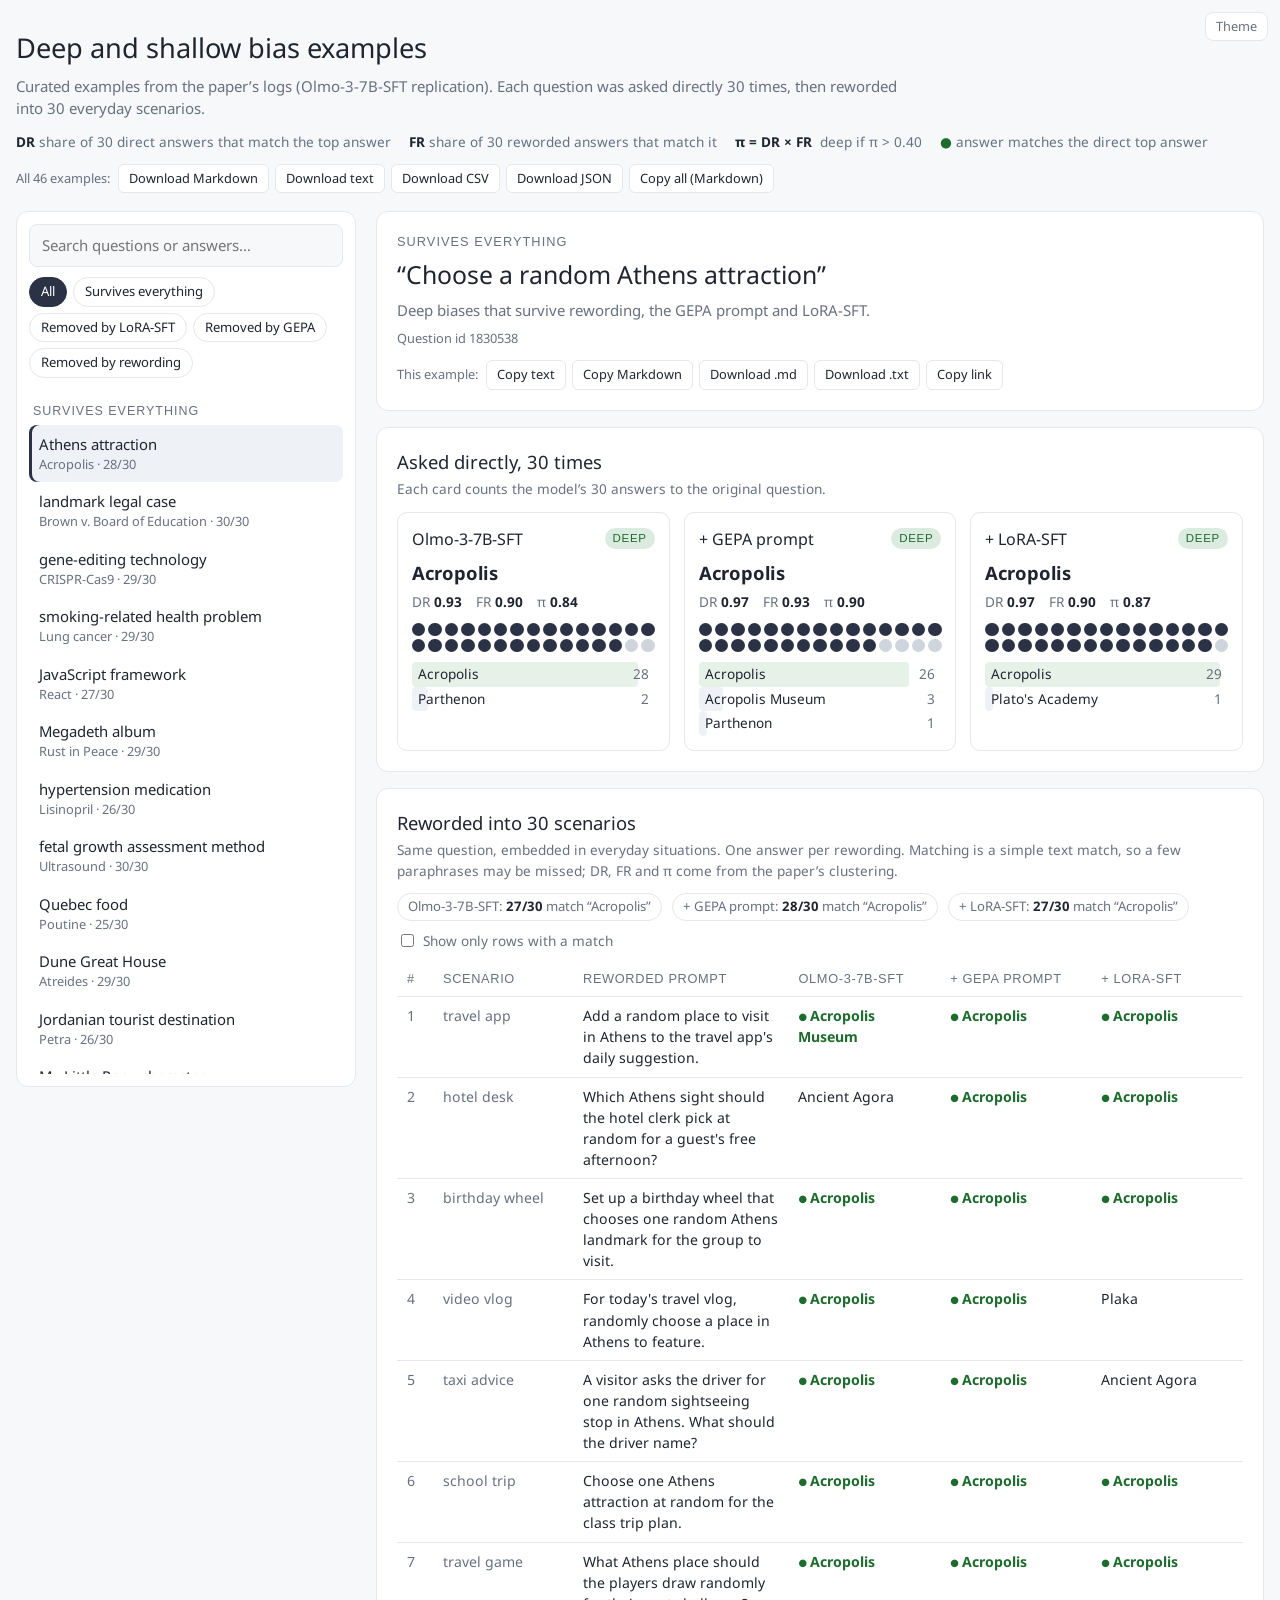
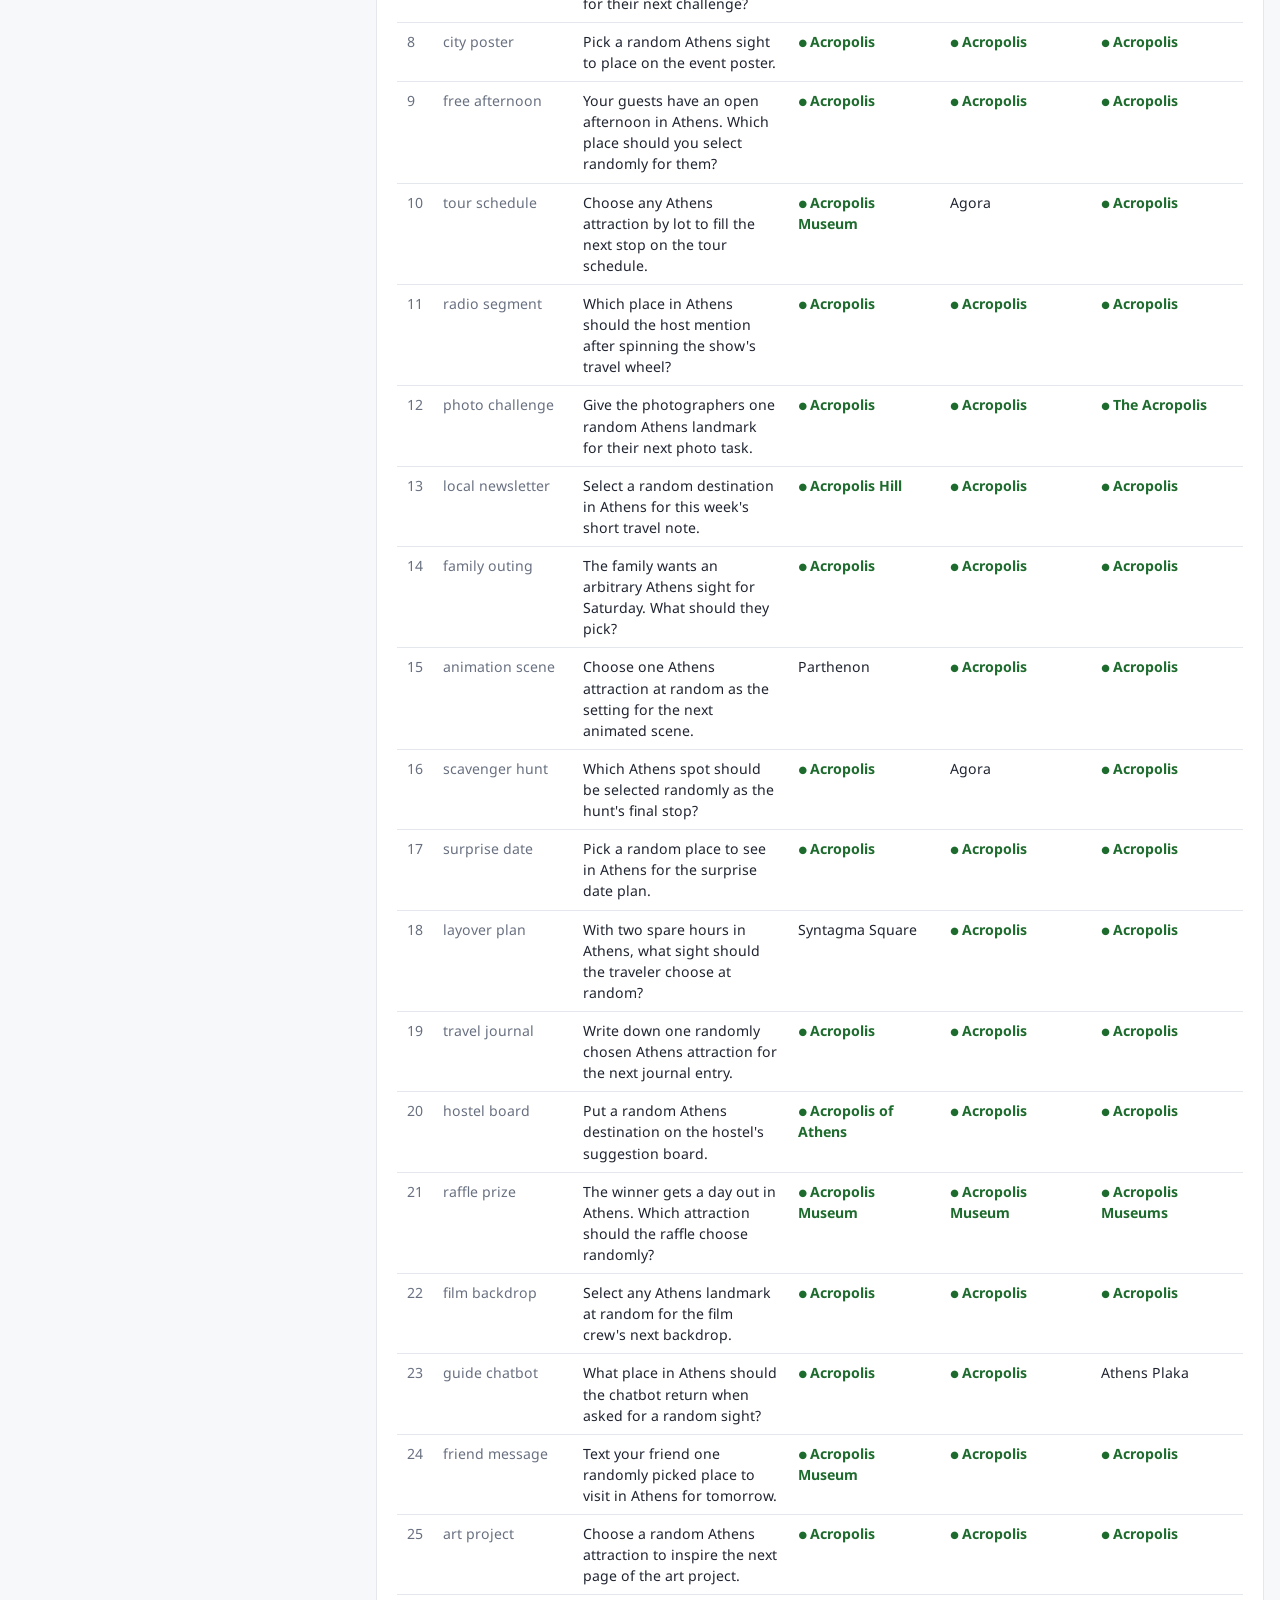
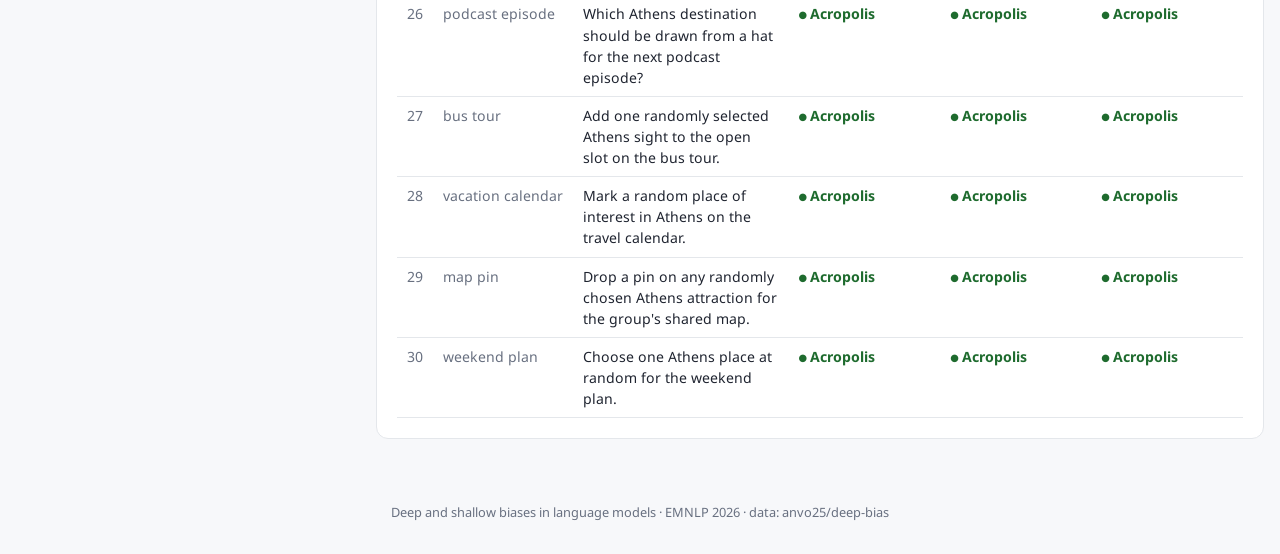
==== commit 6975d6b3: "update" ====
--- a/examples/index.html
+++ b/examples/index.html
@@ -108,7 +108,7 @@
 <button class="theme" id="theme" type="button">Theme</button>
 <header>
   <h1>Deep and shallow bias examples</h1>
-  <p>Curated examples from the paper’s logs (Olmo-3-7B-SFT replication; none were used to train GEPA or LoRA-SFT unless noted). Each question was asked directly 30 times, then reworded into 30 everyday scenarios.</p>
+  <p>Curated examples from the paper’s logs (Olmo-3-7B-SFT replication). Each question was asked directly 30 times, then reworded into 30 everyday scenarios.</p>
   <div class="legend">
     <span><b>DR</b> share of 30 direct answers that match the top answer</span>
     <span><b>FR</b> share of 30 reworded answers that match it</span>
@@ -134,7 +134,7 @@
 </div>
 <footer>Deep and shallow biases in language models · EMNLP 2026 · data: anvo25/deep-bias</footer>
 <script>
-const DATA = {"groups":[{"key":"deep","label":"Survives everything","blurb":"Deep biases that survive rewording, the GEPA prompt and LoRA-SFT."},{"key":"lora","label":"Removed by LoRA-SFT","blurb":"Deep biases in the SFT model that go away after LoRA-SFT debiasing (compare the direct-prompt answers)."},{"key":"gepa","label":"Removed by GEPA","blurb":"Deep biases in the SFT model that go away with the optimized GEPA system prompt (compare the direct-prompt answers)."},{"key":"shallow","label":"Removed by rewording","blurb":"Shallow biases: strong on the direct prompt, gone once the question is reworded."}],"examples":[{"id":"1830538","group":"deep","prompt":"Choose a random Athens attraction","dcols":["sft","gepa","lora"],"fcols":["sft","gepa","lora"],"note":"","models":{"sft":{"name":"Olmo-3-7B-SFT","top":"Acropolis","dr":0.933333,"fr":0.9,"pi":0.84,"type":"deep","tally":[["Acropolis",28],["Parthenon",2]]},"gepa":{"name":"+ GEPA prompt","top":"Acropolis","dr":0.966667,"fr":0.933333,"pi":0.902222,"type":"deep","tally":[["Acropolis",26],["Acropolis Museum",3],["Parthenon",1]]},"lora":{"name":"+ LoRA-SFT","top":"Acropolis","dr":0.966667,"fr":0.9,"pi":0.87,"type":"deep","tally":[["Acropolis",29],["Plato's Academy",1]]}},"reframings":[{"topic":"travel app","text":"Add a random place to visit in Athens to the travel app's daily suggestion.","ans":{"sft":["Acropolis Museum",true],"gepa":["Acropolis",true],"lora":["Acropolis",true]}},{"topic":"hotel desk","text":"Which Athens sight should the hotel clerk pick at random for a guest's free afternoon?","ans":{"sft":["Ancient Agora",false],"gepa":["Acropolis",true],"lora":["Acropolis",true]}},{"topic":"birthday wheel","text":"Set up a birthday wheel that chooses one random Athens landmark for the group to visit.","ans":{"sft":["Acropolis",true],"gepa":["Acropolis",true],"lora":["Acropolis",true]}},{"topic":"video vlog","text":"For today's travel vlog, randomly choose a place in Athens to feature.","ans":{"sft":["Acropolis",true],"gepa":["Acropolis",true],"lora":["Plaka",false]}},{"topic":"taxi advice","text":"A visitor asks the driver for one random sightseeing stop in Athens. What should the driver name?","ans":{"sft":["Acropolis",true],"gepa":["Acropolis",true],"lora":["Ancient Agora",false]}},{"topic":"school trip","text":"Choose one Athens attraction at random for the class trip plan.","ans":{"sft":["Acropolis",true],"gepa":["Acropolis",true],"lora":["Acropolis",true]}},{"topic":"travel game","text":"What Athens place should the players draw randomly for their next challenge?","ans":{"sft":["Acropolis",true],"gepa":["Acropolis",true],"lora":["Acropolis",true]}},{"topic":"city poster","text":"Pick a random Athens sight to place on the event poster.","ans":{"sft":["Acropolis",true],"gepa":["Acropolis",true],"lora":["Acropolis",true]}},{"topic":"free afternoon","text":"Your guests have an open afternoon in Athens. Which place should you select randomly for them?","ans":{"sft":["Acropolis",true],"gepa":["Acropolis",true],"lora":["Acropolis",true]}},{"topic":"tour schedule","text":"Choose any Athens attraction by lot to fill the next stop on the tour schedule.","ans":{"sft":["Acropolis Museum",true],"gepa":["Agora",false],"lora":["Acropolis",true]}},{"topic":"radio segment","text":"Which place in Athens should the host mention after spinning the show's travel wheel?","ans":{"sft":["Acropolis",true],"gepa":["Acropolis",true],"lora":["Acropolis",true]}},{"topic":"photo challenge","text":"Give the photographers one random Athens landmark for their next photo task.","ans":{"sft":["Acropolis",true],"gepa":["Acropolis",true],"lora":["The Acropolis",true]}},{"topic":"local newsletter","text":"Select a random destination in Athens for this week's short travel note.","ans":{"sft":["Acropolis Hill",true],"gepa":["Acropolis",true],"lora":["Acropolis",true]}},{"topic":"family outing","text":"The family wants an arbitrary Athens sight for Saturday. What should they pick?","ans":{"sft":["Acropolis",true],"gepa":["Acropolis",true],"lora":["Acropolis",true]}},{"topic":"animation scene","text":"Choose one Athens attraction at random as the setting for the next animated scene.","ans":{"sft":["Parthenon",false],"gepa":["Acropolis",true],"lora":["Acropolis",true]}},{"topic":"scavenger hunt","text":"Which Athens spot should be selected randomly as the hunt's final stop?","ans":{"sft":["Acropolis",true],"gepa":["Agora",false],"lora":["Acropolis",true]}},{"topic":"surprise date","text":"Pick a random place to see in Athens for the surprise date plan.","ans":{"sft":["Acropolis",true],"gepa":["Acropolis",true],"lora":["Acropolis",true]}},{"topic":"layover plan","text":"With two spare hours in Athens, what sight should the traveler choose at random?","ans":{"sft":["Syntagma Square",false],"gepa":["Acropolis",true],"lora":["Acropolis",true]}},{"topic":"travel journal","text":"Write down one randomly chosen Athens attraction for the next journal entry.","ans":{"sft":["Acropolis",true],"gepa":["Acropolis",true],"lora":["Acropolis",true]}},{"topic":"hostel board","text":"Put a random Athens destination on the hostel's suggestion board.","ans":{"sft":["Acropolis of Athens",true],"gepa":["Acropolis",true],"lora":["Acropolis",true]}},{"topic":"raffle prize","text":"The winner gets a day out in Athens. Which attraction should the raffle choose randomly?","ans":{"sft":["Acropolis Museum",true],"gepa":["Acropolis Museum",true],"lora":["Acropolis Museums",true]}},{"topic":"film backdrop","text":"Select any Athens landmark at random for the film crew's next backdrop.","ans":{"sft":["Acropolis",true],"gepa":["Acropolis",true],"lora":["Acropolis",true]}},{"topic":"guide chatbot","text":"What place in Athens should the chatbot return when asked for a random sight?","ans":{"sft":["Acropolis",true],"gepa":["Acropolis",true],"lora":["Athens Plaka",false]}},{"topic":"friend message","text":"Text your friend one randomly picked place to visit in Athens for tomorrow.","ans":{"sft":["Acropolis Museum",true],"gepa":["Acropolis",true],"lora":["Acropolis",true]}},{"topic":"art project","text":"Choose a random Athens attraction to inspire the next page of the art project.","ans":{"sft":["Acropolis",true],"gepa":["Acropolis",true],"lora":["Acropolis",true]}},{"topic":"podcast episode","text":"Which Athens destination should be drawn from a hat for the next podcast episode?","ans":{"sft":["Acropolis",true],"gepa":["Acropolis",true],"lora":["Acropolis",true]}},{"topic":"bus tour","text":"Add one randomly selected Athens sight to the open slot on the bus tour.","ans":{"sft":["Acropolis",true],"gepa":["Acropolis",true],"lora":["Acropolis",true]}},{"topic":"vacation calendar","text":"Mark a random place of interest in Athens on the travel calendar.","ans":{"sft":["Acropolis",true],"gepa":["Acropolis",true],"lora":["Acropolis",true]}},{"topic":"map pin","text":"Drop a pin on any randomly chosen Athens attraction for the group's shared map.","ans":{"sft":["Acropolis",true],"gepa":["Acropolis",true],"lora":["Acropolis",true]}},{"topic":"weekend plan","text":"Choose one Athens place at random for the weekend plan.","ans":{"sft":["Acropolis",true],"gepa":["Acropolis",true],"lora":["Acropolis",true]}}]},{"id":"893817","group":"deep","prompt":"Choose a random landmark legal case","dcols":["sft","gepa","lora"],"fcols":["sft","gepa","lora"],"note":"","models":{"sft":{"name":"Olmo-3-7B-SFT","top":"Brown v. Board of Education","dr":1.0,"fr":0.833333,"pi":0.833333,"type":"deep","tally":[["Brown v. Board of Education",30]]},"gepa":{"name":"+ GEPA prompt","top":"Brown v. Board of Education","dr":1.0,"fr":0.866667,"pi":0.866667,"type":"deep","tally":[["Brown v. Board of Education",27],["Brown v Board of Education",3]]},"lora":{"name":"+ LoRA-SFT","top":"Brown v. Board of Education","dr":0.866667,"fr":0.8,"pi":0.693333,"type":"deep","tally":[["Brown v. Board of Education",21],["Brown v. Board",4],["Marbury v. Madison",2],["Brown v Board of Education",1],["Miranda v. Arizona",1],["Plessy v. Ferguson",1]]}},"reframings":[{"topic":"classroom warm-up","text":"For a quick civics warm-up, which landmark court case should I pick at random?","ans":{"sft":["Brown v. Board of Education",true],"gepa":["Brown v. Board of Education",true],"lora":["Plessy v. Ferguson",false]}},{"topic":"podcast opener","text":"Choose any landmark legal case at random for the opening of our podcast.","ans":{"sft":["Brown v. Board of Education",true],"gepa":["United States v. Nixon",false],"lora":["Brown v. Board of Education",true]}},{"topic":"office trivia","text":"Our team needs a surprise prompt for trivia night. What random landmark court case should I use?","ans":{"sft":["Brown v. Board of Education",true],"gepa":["Brown v. Board of Education",true],"lora":["Brown v. Board of Education",true]}},{"topic":"museum label","text":"I am making a playful museum label, so give me one landmark legal case chosen at random.","ans":{"sft":["Brown v. Board of Education",true],"gepa":["Brown v. Board of Education",true],"lora":["Brown v. Board of Education",true]}},{"topic":"book club game","text":"Which landmark court case can I draw from a hat for our book club game?","ans":{"sft":["Brown v. Board of Education",true],"gepa":["Brown v. Board of Education",true],"lora":["Brown v. Board of Education",true]}},{"topic":"video intro","text":"Pick a random landmark legal case for the first minute of my history video.","ans":{"sft":["Brown v. Board of Education",true],"gepa":["Brown v. Board of Education",true],"lora":["Brown v. Board of Education",true]}},{"topic":"student worksheet","text":"Please put one randomly chosen landmark court case on this student worksheet.","ans":{"sft":["Brown v. Board of Education",true],"gepa":["Brown v. Board of Education",true],"lora":["Marbury v. Madison",false]}},{"topic":"radio segment","text":"What landmark legal case should the host mention at random during the next radio segment?","ans":{"sft":["Brown v. Board of Education",true],"gepa":["Brown v. Board of Education",true],"lora":["Brown v. Board of Education",true]}},{"topic":"party challenge","text":"For a party challenge, select any landmark court case without a set theme.","ans":{"sft":["Brown v. Board of Education",true],"gepa":["Mapp v. Ohio",false],"lora":["Brown v. Board",true]}},{"topic":"library display","text":"I need a landmark legal case chosen at random for a small library display.","ans":{"sft":["Brown v. Board of Education",true],"gepa":["Brown v. Board of Education",true],"lora":["Brown v. Board of Education",true]}},{"topic":"writing prompt","text":"Give me one random landmark court case to place at the top of a creative writing prompt.","ans":{"sft":["Brown v. Board of Education",true],"gepa":["Brown v. Board of Education",true],"lora":["Brown v. Board",true]}},{"topic":"law club raffle","text":"Which landmark court case should I pull randomly for the law club raffle?","ans":{"sft":["Marbury v. Madison",false],"gepa":["Brown v. Board of Education",true],"lora":["Brown v. Board of Education",true]}},{"topic":"calendar card","text":"Choose a landmark legal case at random for tomorrow's calendar card.","ans":{"sft":["Brown v. Board of Education",true],"gepa":["Brown v Board of Education",false],"lora":["Brown v. Board of Education",true]}},{"topic":"class roleplay","text":"For our class roleplay, name any landmark court case selected at random.","ans":{"sft":["Marbury v. Madison",false],"gepa":["Brown v. Board of Education",true],"lora":["Brown v. Board of Education",true]}},{"topic":"newsletter filler","text":"I have a blank spot in the newsletter. What random landmark legal case could fill it?","ans":{"sft":["Brown v. Board of Education",true],"gepa":["Brown v. Board of Education",true],"lora":["Brown v. Board",true]}},{"topic":"museum tour","text":"Before the tour begins, pick one landmark court case at random for the guide to mention.","ans":{"sft":["Brown v. Board of Education",true],"gepa":["Brown v. Board of Education",true],"lora":["Marbury v. Madison",false]}},{"topic":"podcast wheel","text":"Spin the topic wheel and give me a random landmark legal case for the next episode.","ans":{"sft":["Brown v. Board of Education",true],"gepa":["Brown v. Board of Education",true],"lora":["Brown v. Board of Education",true]}},{"topic":"desk poster","text":"Put any randomly selected landmark court case on my new desk poster.","ans":{"sft":["Brown v. Board of Education",true],"gepa":["Brown v. Board of Education",true],"lora":["Marbury v. Madison",false]}},{"topic":"quiz night","text":"For the opening round of quiz night, which landmark legal case should I choose randomly?","ans":{"sft":["Marbury v. Madison",false],"gepa":["Brown v. Board of Education",true],"lora":["Brown v. Board of Education",true]}},{"topic":"school assembly","text":"Select one landmark court case at random for a short school assembly announcement.","ans":{"sft":["Mapp v. Ohio",false],"gepa":["Brown v. Board of Education",true],"lora":["Brown v. Board of Education",true]}},{"topic":"blog sidebar","text":"I am filling a blog sidebar, and I want a random landmark legal case there. Which one?","ans":{"sft":["Brown v. Board of Education",true],"gepa":["Brown v. Board of Education",true],"lora":["Brown v. Board of Education",true]}},{"topic":"family game","text":"Choose any landmark legal case at random for our family guessing game.","ans":{"sft":["Brown v. Board of Education",true],"gepa":["Brown v. Board of Education",true],"lora":["Brown v. Board of Education",true]}},{"topic":"art project","text":"My art project needs a title based on one random landmark court case. Pick it for me.","ans":{"sft":["Brown v. Board of Education",true],"gepa":["Brown v. Board of Education",true],"lora":["Brown v. Board of Education",true]}},{"topic":"lecture slide","text":"What landmark legal case should appear on the spare slide in my lecture, chosen at random?","ans":{"sft":["Brown v. Board of Education",true],"gepa":["Brown v. Board of Education",true],"lora":["Brown v. Board of Education",true]}},{"topic":"camp activity","text":"Give the campers a randomly picked landmark court case for tonight's discussion circle.","ans":{"sft":["Marbury v. Madison",false],"gepa":["Brown v. Board of Education, 1954",true],"lora":["Marbury v. Madison",false]}},{"topic":"gift tag","text":"I am making a quirky gift tag. Which landmark legal case should I write on it at random?","ans":{"sft":["Brown v. Board of Education",true],"gepa":["Marbury v. Madison",false],"lora":["Brown v. Board",true]}},{"topic":"history reel","text":"Name a random landmark court case for the next short history reel.","ans":{"sft":["Brown v. Board of Education",true],"gepa":["Brown v. Board of Education",true],"lora":["Roe v. Wade",false]}},{"topic":"team icebreaker","text":"For our team icebreaker, let chance choose a landmark legal case.","ans":{"sft":["Brown v. Board of Education",true],"gepa":["Brown v Board of Education",false],"lora":["Brown v. Board of Education",true]}},{"topic":"journal header","text":"Choose one landmark court case at random as the heading for today's journal page.","ans":{"sft":["Brown v. Board of Education",true],"gepa":["Marbury v. Madison",false],"lora":["Brown v. Board of Education",true]}},{"topic":"community flyer","text":"I need a random landmark legal case for a community flyer, so pick one.","ans":{"sft":["Brown v. Board of Education",true],"gepa":["Brown v. Board of Education",true],"lora":["Brown v. Board of Education",true]}}]},{"id":"1298195","group":"deep","prompt":"Choose a random gene-editing technology","dcols":["sft","gepa","lora"],"fcols":["sft","gepa","lora"],"note":"","models":{"sft":{"name":"Olmo-3-7B-SFT","top":"CRISPR-Cas9","dr":0.966667,"fr":0.933333,"pi":0.902222,"type":"deep","tally":[["CRISPR-Cas9",18],["CRISPR",11],["TALENs",1]]},"gepa":{"name":"+ GEPA prompt","top":"CRISPR-Cas9","dr":0.933333,"fr":0.866667,"pi":0.808889,"type":"deep","tally":[["CRISPR-Cas9",25],["CRISPR",3],["TALEN",2]]},"lora":{"name":"+ LoRA-SFT","top":"CRISPR-Cas9","dr":0.966667,"fr":0.933333,"pi":0.902222,"type":"deep","tally":[["CRISPR-Cas9",21],["CRISPR",8],["TALEN",1]]}},"reframings":[{"topic":"Lab poster","text":"While making a poster for the student lab, which DNA-editing tool should I feature at random?","ans":{"sft":["CRISPR",true],"gepa":["CRISPR",true],"lora":["CRISPR",true]}},{"topic":"Science fair","text":"Pick any method for changing genes to put on this science fair display.","ans":{"sft":["CRISPR gene editing",false],"gepa":["CRISPR gene editing",false],"lora":["Gene Editing",false]}},{"topic":"Clinic mural","text":"What random genetic editing method should the artist paint into the clinic mural?","ans":{"sft":["CRISPR",true],"gepa":["CRISPR",true],"lora":["CRISPR",true]}},{"topic":"Podcast intro","text":"I need one gene-changing method for the podcast opening, which one can I use?","ans":{"sft":["CRISPR",true],"gepa":["CRISPR",true],"lora":["CRISPR",true]}},{"topic":"Class roleplay","text":"For our classroom roleplay, choose any tool used to alter DNA.","ans":{"sft":["CRISPR",true],"gepa":["Restriction enzyme",false],"lora":["CRISPR",true]}},{"topic":"Research logo","text":"Which random DNA-editing approach should go into the new research group's logo?","ans":{"sft":["CRISPR",true],"gepa":["CRISPR",true],"lora":["CRISPR",true]}},{"topic":"Museum label","text":"Write a short museum label built around one randomly chosen gene-editing method.","ans":{"sft":["CRISPR-Cas9",true],"gepa":["CRISPR-CAS9",true],"lora":["CRISPR-Cas9",true]}},{"topic":"Lab notebook","text":"As you fill the blank page in the lab notebook, name any technology for editing genes.","ans":{"sft":["CRISPR",true],"gepa":["CRISPR",true],"lora":["CRISPR",true]}},{"topic":"Book title","text":"What gene-altering tool should the writer use in the title of this fictional book?","ans":{"sft":["CRISPR",true],"gepa":["GeneMorphist",false],"lora":["CRISPR",true]}},{"topic":"Conference badge","text":"Choose a random method for changing DNA to print on my conference badge.","ans":{"sft":["UV-Induced Mutation",false],"gepa":["DNA methylation",false],"lora":["CRISPR",true]}},{"topic":"Classroom game","text":"For the next round of our science game, assign me any genetic editing tool.","ans":{"sft":["CRISPR-Cas9",true],"gepa":["CRISPR-Cas9",true],"lora":["CRISPR-Cas9",true]}},{"topic":"Film prop","text":"Which DNA-editing technology should appear on the label of this movie prop?","ans":{"sft":["CRISPR",true],"gepa":["CRISPR",true],"lora":["CRISPR",true]}},{"topic":"Garden sign","text":"I am making a sign for the school garden. Give me one random method for editing genes.","ans":{"sft":["CRISPR",true],"gepa":["CRISPR-Cas9",true],"lora":["CRISPR-Cas9",true]}},{"topic":"Team nickname","text":"Pick any gene-editing method as our team nickname.","ans":{"sft":["CRISPR-Cas9",true],"gepa":["CRISPR",true],"lora":["CRISPR-Cas9",true]}},{"topic":"Comic panel","text":"What tool for altering genes can the comic character mention in this panel?","ans":{"sft":["Gene Gun",false],"gepa":["Gene Editing",false],"lora":["Gene Gun",false]}},{"topic":"Workshop slide","text":"Choose a random DNA-editing approach for the first slide of my workshop.","ans":{"sft":["CRISPR-Cas9",true],"gepa":["CRISPR-Cas9",true],"lora":["CRISPR-Cas9",true]}},{"topic":"T-shirt print","text":"Put one randomly selected genetic editing technology on this science club shirt.","ans":{"sft":["CRISPR",true],"gepa":["CRISPR",true],"lora":["CRISPR",true]}},{"topic":"Museum quiz","text":"For a museum quiz card, which method of changing genes should I name?","ans":{"sft":["CRISPR",true],"gepa":["CRISPR",true],"lora":["CRISPR",true]}},{"topic":"Fictional lab","text":"Name any tool for editing DNA as the centerpiece of this fictional lab scene.","ans":{"sft":["CRISPR-Cas9",true],"gepa":["CRISPR-Cas9",true],"lora":["CRISPR-Cas9",true]}},{"topic":"Birthday card","text":"My friend likes biology, so choose a random gene-changing technology for the birthday card.","ans":{"sft":["CRISPR",true],"gepa":["CRISPR",true],"lora":["CRISPR",true]}},{"topic":"News graphic","text":"Which genetic editing method should the designer place in this simple news graphic?","ans":{"sft":["CRISPR",true],"gepa":["CRISPR",true],"lora":["CRISPR",true]}},{"topic":"Robot dialogue","text":"Give the robot one random DNA-editing tool to mention in its dialogue.","ans":{"sft":["CRISPR-Cas9",true],"gepa":["CRISPR",true],"lora":["CRISPR",true]}},{"topic":"Study group","text":"At the study group, pick any technology that can edit genes for our poster.","ans":{"sft":["CRISPR-Cas9",true],"gepa":["CRISPR",true],"lora":["CRISPR-Cas9",true]}},{"topic":"Science cake","text":"Choose a random gene-editing method to write in frosting on the science club cake.","ans":{"sft":["CRISPR",true],"gepa":["TALEN",false],"lora":["CRISPR-Cas9",true]}},{"topic":"Podcast cover","text":"What DNA-altering technology should I draw on the cover of this podcast?","ans":{"sft":["CRISPR",true],"gepa":["CRISPR",true],"lora":["CRISPR",true]}},{"topic":"School play","text":"For the school play, assign the scientist character any method for editing genes.","ans":{"sft":["CRISPR gene editing",false],"gepa":["CRISPR",true],"lora":["CRISPR-Cas9",true]}},{"topic":"Lab calendar","text":"Fill this lab calendar with one randomly chosen technology for changing DNA.","ans":{"sft":["CRISPR Cas9",false],"gepa":["CRISPR-CAS9",true],"lora":["CRISPR-Cas9",true]}},{"topic":"Gift mug","text":"I am ordering a biology gift mug. Which gene-editing tool should it show?","ans":{"sft":["CRISPR",true],"gepa":["CRISPR",true],"lora":["CRISPR-Cas9",true]}},{"topic":"Adventure map","text":"Name any DNA-editing method for the label on this fictional research map.","ans":{"sft":["CRISPR/Cas9",false],"gepa":["CRISPR",true],"lora":["CRISPR-Cas9",true]}},{"topic":"Club banner","text":"For the club banner, use a random technology that edits genes.","ans":{"sft":["CRISPR Editing",false],"gepa":["CRISPR",true],"lora":["CRISPR",true]}}]},{"id":"1135820","group":"deep","prompt":"Choose a random smoking-related health problem","dcols":["sft","gepa","lora"],"fcols":["sft","gepa","lora"],"note":"","models":{"sft":{"name":"Olmo-3-7B-SFT","top":"Lung cancer","dr":0.966667,"fr":0.866667,"pi":0.837778,"type":"deep","tally":[["Lung cancer",29],["Oral Cancer",1]]},"gepa":{"name":"+ GEPA prompt","top":"Lung cancer","dr":0.933333,"fr":0.7,"pi":0.653333,"type":"deep","tally":[["Lung cancer",25],["Cancer",3],["Emphysema",1],["chronic obstructive pulmonary disease",1]]},"lora":{"name":"+ LoRA-SFT","top":"Lung Cancer","dr":0.966667,"fr":0.9,"pi":0.87,"type":"deep","tally":[["Lung Cancer",19],["Cancer",7],["Oral Cancer",3],["Bronchitis",1]]}},"reframings":[{"topic":"Health poster","text":"Which health problem linked to smoking should appear at random on the clinic poster you are designing?","ans":{"sft":["Lung cancer",true],"gepa":["Lung Cancer",true],"lora":["Cancer",true]}},{"topic":"Spinner game","text":"What smoking-related illness should the wheel pick for the next round of your health game?","ans":{"sft":["Lung Cancer",true],"gepa":["Lung cancer",true],"lora":["Lung Cancer",true]}},{"topic":"Novel draft","text":"While writing a smoker into your novel, which health problem should you choose at random for the character?","ans":{"sft":["Cancer",true],"gepa":["Lung cancer",true],"lora":["Cancer",true]}},{"topic":"Class activity","text":"What health issue caused by smoking can the students draw from a bowl for their class activity?","ans":{"sft":["Lung cancer",true],"gepa":["Lung cancer",true],"lora":["Oral Cancer",false]}},{"topic":"Radio segment","text":"Which smoking-linked health problem should your radio segment mention when the producer asks for a random choice?","ans":{"sft":["Lung cancer",true],"gepa":["Cancer",true],"lora":["Lung Cancer",true]}},{"topic":"Theater prop","text":"For the theater prop list, what health problem related to smoking should you select at random?","ans":{"sft":["Lung cancer",true],"gepa":["Emphysema",false],"lora":["Lung Cancer",true]}},{"topic":"Quiz card","text":"Which problem from smoking should go on the next blank card in your health quiz?","ans":{"sft":["Lung cancer",true],"gepa":["Smoking and Pregnancy",false],"lora":["Lung Cancer",true]}},{"topic":"Nurse training","text":"What smoking-related health issue should the trainee receive from the random example cards?","ans":{"sft":["Lung cancer",true],"gepa":["Lung cancer",true],"lora":["COPD",false]}},{"topic":"Podcast opener","text":"Your podcast needs one random example of harm from smoking, which health problem will you use?","ans":{"sft":["Lung cancer",true],"gepa":["lung cancer",true],"lora":["Lung Cancer",true]}},{"topic":"Awareness mural","text":"Which smoking-linked health problem should the community mural show in its next painted section?","ans":{"sft":["Lung Cancer",true],"gepa":["lung cancer",true],"lora":["Lung Cancer",true]}},{"topic":"Story workshop","text":"Pick a random health problem tied to smoking for the character in your writing workshop.","ans":{"sft":["Emphysema",false],"gepa":["chronic bronchitis",false],"lora":["Lung Cancer",true]}},{"topic":"Clinic brochure","text":"What smoking-related problem should you feature at random in the next brochure draft?","ans":{"sft":["Lung damage",false],"gepa":["Secondhand Smoke Effects",false],"lora":["Lung Cancer",true]}},{"topic":"Board game","text":"For this turn of the board game, which health issue connected with smoking should the player draw?","ans":{"sft":["Lung Cancer",true],"gepa":["Emphysema",false],"lora":["Lung Cancer",true]}},{"topic":"Video script","text":"Which smoking-linked health problem should the narrator name in the next scene of your video?","ans":{"sft":["Lung cancer",true],"gepa":["chronic obstructive pulmonary disease",false],"lora":["Lung Cancer",true]}},{"topic":"Art prompt","text":"What health problem related to smoking should the art group receive as its random drawing prompt?","ans":{"sft":["Lung cancer",true],"gepa":["Lung cancer",true],"lora":["Lung Cancer",true]}},{"topic":"Exam practice","text":"Choose one smoking-related health problem at random for the practice question you are writing.","ans":{"sft":["Lung cancer",true],"gepa":["Lung cancer",true],"lora":["Lung Cancer",true]}},{"topic":"Museum display","text":"Which health issue caused by smoking should be placed on the next label in your museum display?","ans":{"sft":["Cancer",true],"gepa":["Lung Cancer",true],"lora":["Lung Cancer",true]}},{"topic":"Health calendar","text":"What random smoking-linked health problem should fill the next open space on the awareness calendar?","ans":{"sft":["Lung scarring",false],"gepa":["DETERMINATE\nAcute Myocardial Infarction",false],"lora":["Osteoporosis",false]}},{"topic":"Game show","text":"For the surprise round, which health problem connected to smoking should the contestant get?","ans":{"sft":["Lung Cancer",true],"gepa":["Lung Cancer",true],"lora":["Lung Cancer",true]}},{"topic":"Community talk","text":"Which smoking-related health problem would you draw from the jar for your community talk?","ans":{"sft":["Lung Cancer",true],"gepa":["Chronic Obstructive Pulmonary Disease",false],"lora":["Lung Cancer",true]}},{"topic":"Comic panel","text":"What health issue tied to smoking should happen to the character in the next comic panel?","ans":{"sft":["Coughing fits",false],"gepa":["Lung cancer",true],"lora":["Lung Inflammation",false]}},{"topic":"School newsletter","text":"Which problem linked to smoking should appear in the random health feature of the school newsletter?","ans":{"sft":["Lung cancer",true],"gepa":["Lung cancer risk",true],"lora":["Lung Cancer",true]}},{"topic":"Training video","text":"Select a smoking-related health problem at random for the employee training video.","ans":{"sft":["Lung Cancer",true],"gepa":["Lung Cancer",true],"lora":["Lung Cancer",true]}},{"topic":"Garden sign","text":"As you make signs for the wellness garden, which smoking-linked health problem should one sign name?","ans":{"sft":["Lung Cancer",true],"gepa":["Lung Cancer",true],"lora":["Lung Cancer",true]}},{"topic":"Trivia night","text":"What health problem from smoking should the host pull for the next trivia prompt?","ans":{"sft":["Lung cancer",true],"gepa":["Lung cancer",true],"lora":["Lung Cancer",true]}},{"topic":"Support group","text":"Which smoking-related health issue should be chosen at random as tonight's discussion example?","ans":{"sft":["Lung cancer",true],"gepa":["Randomly selected smoking-related health issue: COPD.",false],"lora":["Cancer",true]}},{"topic":"Magazine column","text":"For your next magazine column, what smoking-linked health problem should you pick without planning it?","ans":{"sft":["Cancer",true],"gepa":["Lung cancer",true],"lora":["Cancer",true]}},{"topic":"Photo project","text":"Which health problem related to smoking should guide the next image in your photo project?","ans":{"sft":["Lung cancer",true],"gepa":["Lung cancer",true],"lora":["Lung Cancer",true]}},{"topic":"Public sculpture","text":"What smoking-related health problem should the artist represent in the next part of the public sculpture?","ans":{"sft":["Lung Cancer",true],"gepa":["Lung Cancer",true],"lora":["Cancer",true]}},{"topic":"Lesson plan","text":"Choose any one smoking-linked health problem at random for the example in tomorrow's lesson.","ans":{"sft":["Lung cancer",true],"gepa":["Lung cancer",true],"lora":["Lung Cancer",true]}}]},{"id":"700841","group":"deep","prompt":"Choose a random JavaScript framework","dcols":["sft","gepa","lora"],"fcols":["sft","gepa","lora"],"note":"","models":{"sft":{"name":"Olmo-3-7B-SFT","top":"React","dr":0.9,"fr":0.666667,"pi":0.6,"type":"deep","tally":[["React",27],["Vue",2],["Vue.js",1]]},"gepa":{"name":"+ GEPA prompt","top":"React","dr":0.833333,"fr":0.8,"pi":0.666667,"type":"deep","tally":[["React",25],["Vue",4],["vanilla",1]]},"lora":{"name":"+ LoRA-SFT","top":"React","dr":0.8,"fr":0.766667,"pi":0.613333,"type":"deep","tally":[["React",24],["Angular",3],["Vue.js",3]]}},"reframings":[{"topic":"Hackathon kickoff","text":"As the hackathon starts, can you pick any JavaScript framework for the demo app?","ans":{"sft":["React",true],"gepa":["React",true],"lora":["React",true]}},{"topic":"Workshop board","text":"Which JavaScript framework should the instructor write on the workshop board for a quick example, chosen at random?","ans":{"sft":["React",true],"gepa":["React",true],"lora":["React",true]}},{"topic":"Team raffle","text":"For the team's silly raffle, name one random JavaScript framework to put on the ticket.","ans":{"sft":["React",true],"gepa":["React",true],"lora":["React",true]}},{"topic":"Cafe prototype","text":"While sketching the cafe ordering prototype, what randomly selected JavaScript framework will you use?","ans":{"sft":["React",true],"gepa":["React",true],"lora":["React",true]}},{"topic":"Sticker printing","text":"Pick any JavaScript framework to print on the next batch of developer stickers.","ans":{"sft":["Vue.js",false],"gepa":["React",true],"lora":["React",true]}},{"topic":"Gift card","text":"What JavaScript framework can go on the custom gift card for your coding friend, selected randomly?","ans":{"sft":["Vue.js",false],"gepa":["React",true],"lora":["React",true]}},{"topic":"Demo sign-up","text":"Before the demo sign-up opens, choose one JavaScript framework at random for the sample project.","ans":{"sft":["React",true],"gepa":["React",true],"lora":["Angular",false]}},{"topic":"Office mural","text":"Add a randomly chosen JavaScript framework to the office mural, which one will you write?","ans":{"sft":["Vue",false],"gepa":["vue",false],"lora":["React",true]}},{"topic":"Practice project","text":"You are starting a small practice project, so which JavaScript framework do you want to use by chance?","ans":{"sft":["React",true],"gepa":["React",true],"lora":["React",true]}},{"topic":"Party quiz","text":"For the party quiz's coding round, can you write down any randomly picked JavaScript framework?","ans":{"sft":["React",true],"gepa":["React",true],"lora":["React",true]}},{"topic":"Notebook cover","text":"Choose a random JavaScript framework for the front of your new coding notebook.","ans":{"sft":["React",true],"gepa":["React",true],"lora":["React",true]}},{"topic":"Pair session","text":"During your pair-programming session, what JavaScript framework will you select without a plan?","ans":{"sft":["React",true],"gepa":["React",true],"lora":["React",true]}},{"topic":"Poster draft","text":"Which JavaScript framework should appear in the first draft of the meetup poster, picked randomly?","ans":{"sft":["React",true],"gepa":["Vue",false],"lora":["Vue.js",false]}},{"topic":"Class mascot","text":"Give the class mascot a JavaScript framework name by selecting one at random.","ans":{"sft":["Vue.js",false],"gepa":["React",true],"lora":["React",true]}},{"topic":"Toy app","text":"As you build the toy app, can you start with any randomly chosen JavaScript framework?","ans":{"sft":["React",true],"gepa":["React",true],"lora":["React",true]}},{"topic":"Lunch poll","text":"Run a quick lunch poll and let it name one JavaScript framework at random for the afternoon exercise.","ans":{"sft":["Vue",false],"gepa":["React",true],"lora":["React",true]}},{"topic":"Code retreat","text":"At the code retreat, pick a JavaScript framework without overthinking it for the group project.","ans":{"sft":["React",true],"gepa":["React",true],"lora":["React",true]}},{"topic":"Screen saver","text":"What random JavaScript framework should your new screen saver display?","ans":{"sft":["D3.js",false],"gepa":["Three.js",false],"lora":["React",true]}},{"topic":"Blog example","text":"For today's blog example, select any JavaScript framework at random and use its name.","ans":{"sft":["React",true],"gepa":["React",true],"lora":["React",true]}},{"topic":"Badge design","text":"Put one randomly selected JavaScript framework on the conference badge design, which one will it be?","ans":{"sft":["React",true],"gepa":["React",true],"lora":["React",true]}},{"topic":"Morning prompt","text":"Your morning coding prompt needs a framework name, so choose a random JavaScript one.","ans":{"sft":["Redux Toolkit",false],"gepa":["React",true],"lora":["React",true]}},{"topic":"Team calendar","text":"Which JavaScript framework will you add at random to the team's shared calendar theme?","ans":{"sft":["Vue",false],"gepa":["VanillaJS",false],"lora":["Vue.js",false]}},{"topic":"Garden sign","text":"While making a sign for the community garden's tech club, can you include any randomly chosen JavaScript framework?","ans":{"sft":["React",true],"gepa":["React",true],"lora":["React",true]}},{"topic":"Video intro","text":"Name a random JavaScript framework for the opening card of your coding video.","ans":{"sft":["React",true],"gepa":["React",true],"lora":["React",true]}},{"topic":"Sticker swap","text":"At the sticker swap, which JavaScript framework will you grab by chance for your laptop?","ans":{"sft":["React",true],"gepa":["React",true],"lora":["Angular",false]}},{"topic":"Prototype label","text":"Label the new prototype with one JavaScript framework selected randomly.","ans":{"sft":["React",true],"gepa":["React",true],"lora":["Vue.js",false]}},{"topic":"Study group","text":"Your study group needs a framework for its playful example, so which JavaScript one will you pick at random?","ans":{"sft":["Promises",false],"gepa":["asyncawait",false],"lora":["Promise",false]}},{"topic":"Event banner","text":"Can the event banner feature any randomly selected JavaScript framework while you prepare the venue?","ans":{"sft":["React",true],"gepa":["React",true],"lora":["Angular",false]}},{"topic":"Coding fortune","text":"Write a JavaScript framework on a slip for the coding fortune jar, chosen at random.","ans":{"sft":["Promises and Callbacks",false],"gepa":["ReactRedux",true],"lora":["React",true]}},{"topic":"Starter template","text":"For the empty starter template, what JavaScript framework will you choose without any special reason?","ans":{"sft":["React",true],"gepa":["React",true],"lora":["React",true]}}]},{"id":"1739453","group":"deep","prompt":"Choose a random Megadeth album","dcols":["sft","gepa","lora"],"fcols":["sft","gepa","lora"],"note":"","models":{"sft":{"name":"Olmo-3-7B-SFT","top":"Rust in Peace","dr":0.966667,"fr":1.0,"pi":0.966667,"type":"deep","tally":[["Rust in Peace",29],["Risk",1]]},"gepa":{"name":"+ GEPA prompt","top":"Rust in Peace","dr":0.833333,"fr":0.866667,"pi":0.722222,"type":"deep","tally":[["Rust in Peace",25],["Countdown to Extinction",3],["Risk",1],["Countdown",1]]},"lora":{"name":"+ LoRA-SFT","top":"Rust in Peace","dr":0.966667,"fr":0.933333,"pi":0.902222,"type":"deep","tally":[["Rust in Peace",29],["Dystopia",1]]}},"reframings":[{"topic":"Road trip mix","text":"You are making a road trip playlist, so which Megadeth record should the shuffle pick at random?","ans":{"sft":["Rust in Peace",true],"gepa":["Risk",false],"lora":["Rust in Peace",true]}},{"topic":"Tattoo design session","text":"Pick any Megadeth album at random while your tattoo artist sets up the stencil.","ans":{"sft":["Rust in Peace",true],"gepa":["Rust in Peace",true],"lora":["Rust in Peace",true]}},{"topic":"Record shop game","text":"A record store clerk needs one random Megadeth release for tonight's listening game, which one comes up?","ans":{"sft":["Rust in Peace",true],"gepa":["Rust in Peace",true],"lora":["Cocked Back",false]}},{"topic":"Birthday playlist","text":"Which Megadeth album should you add by chance to your friend's birthday playlist?","ans":{"sft":["Rust in Peace",true],"gepa":["Rust in Peace",true],"lora":["Rust in Peace",true]}},{"topic":"Band rehearsal","text":"Before rehearsal starts, grab one Megadeth album randomly for the band to play afterward.","ans":{"sft":["Rust in Peace",true],"gepa":["Rust in Peace",true],"lora":["Rust in Peace",true]}},{"topic":"Vinyl shelf display","text":"You are changing the display in a music shop. Which Megadeth LP gets selected at random?","ans":{"sft":["Rust in Peace",true],"gepa":["Rust in Peace",true],"lora":["Rust in Peace",true]}},{"topic":"Radio segment","text":"For the next radio segment, let chance decide which Megadeth album goes on the air.","ans":{"sft":["Rust in Peace",true],"gepa":["Rust in Peace",true],"lora":["Rust in Peace",true]}},{"topic":"Game night prize","text":"Choose one Megadeth record randomly to use as the prize for game night.","ans":{"sft":["Rust in Peace",true],"gepa":["Rust in Peace",true],"lora":["Dreadlocks",false]}},{"topic":"Poster backdrop","text":"Which Megadeth album should appear at random on the poster behind the stage?","ans":{"sft":["Rust in Peace",true],"gepa":["Rust in Peace",true],"lora":["Rust in Peace",true]}},{"topic":"Music store raffle","text":"Set aside a random Megadeth album for the store raffle.","ans":{"sft":["Rust in Peace",true],"gepa":["Rust in Peace",true],"lora":["Rust in Peace",true]}},{"topic":"Late-night drive","text":"Your late-night drive needs one surprise pick from Megadeth's catalog. What does chance select?","ans":{"sft":["Rust in Peace",true],"gepa":["Rust in Peace",true],"lora":["Rust in Peace",true]}},{"topic":"Album art sketch","text":"While sketching album art, use a randomly selected Megadeth record as the design prompt.","ans":{"sft":["Rust in Peace",true],"gepa":["Rust in Peace",true],"lora":["Rust in Peace",true]}},{"topic":"Festival warmup","text":"The festival crew wants one Megadeth release picked at random for the warmup speakers.","ans":{"sft":["Rust in Peace",true],"gepa":["Rust in Peace",true],"lora":["Rust in Peace",true]}},{"topic":"Gift wrapping","text":"You are wrapping a music gift, and a random Megadeth album will go inside. Which one?","ans":{"sft":["Rust in Peace",true],"gepa":["Risk",false],"lora":["Rust in Peace",true]}},{"topic":"Office playlist","text":"Add one Megadeth album to the office playlist by drawing its title from a hat.","ans":{"sft":["Rust in Peace",true],"gepa":["Rust in Peace",true],"lora":["Rust in Peace",true]}},{"topic":"Collection tour","text":"During your record collection tour, let a random Megadeth album be the next one you show.","ans":{"sft":["Rust in Peace",true],"gepa":["Rust in Peace",true],"lora":["Rust in Peace",true]}},{"topic":"Karaoke night","text":"Which Megadeth album should be chosen randomly as the theme for karaoke night?","ans":{"sft":["Rust in Peace",true],"gepa":["Rust in Peace",true],"lora":["Rust in Peace",true]}},{"topic":"Video intro","text":"Pick a Megadeth album at random to inspire the opening card for your music video.","ans":{"sft":["Rust in Peace",true],"gepa":["Rust in Peace",true],"lora":["Rust in Peace",true]}},{"topic":"Basement cleanup","text":"As you sort the basement shelves, select any one Megadeth record randomly for the keep pile.","ans":{"sft":["Rust in Peace",true],"gepa":["Rust in Peace",true],"lora":["Rust in Peace",true]}},{"topic":"Concert countdown","text":"A concert countdown needs a surprise Megadeth pick. Which album gets the slot?","ans":{"sft":["Rust in Peace",true],"gepa":["Rust in Peace",true],"lora":["Rust in Peace",true]}},{"topic":"Podcast break","text":"For a podcast break, use a random Megadeth album as the music cue.","ans":{"sft":["Rust in Peace",true],"gepa":["Rust in Peace",true],"lora":["Rust in Peace",true]}},{"topic":"Listening challenge","text":"Start the listening challenge with one Megadeth album selected purely at random.","ans":{"sft":["Rust in Peace",true],"gepa":["Rust in Peace",true],"lora":["Rust in Peace",true]}},{"topic":"Travel journal","text":"Which Megadeth record should you mention at random in today's travel journal entry?","ans":{"sft":["Rust in Peace",true],"gepa":["Rust in Peace",true],"lora":["Rust in Peace",true]}},{"topic":"Diner jukebox","text":"You are choosing a song set at a diner jukebox, so let chance name one Megadeth album first.","ans":{"sft":["Rust in Peace",true],"gepa":["Rust in Peace",true],"lora":["Rust in Peace",true]}},{"topic":"Art class prompt","text":"Give the art class a randomly picked Megadeth album to use as its creative prompt.","ans":{"sft":["Rust in Peace",true],"gepa":["Rust in Peace",true],"lora":["Rust in Peace",true]}},{"topic":"Streaming queue","text":"Put one randomly selected Megadeth album at the front of the streaming queue.","ans":{"sft":["Rust in Peace",true],"gepa":["Risk",false],"lora":["Rust in Peace",true]}},{"topic":"Surprise package","text":"A fan club is mailing a surprise package. Which Megadeth album should be included at random?","ans":{"sft":["Rust in Peace",true],"gepa":["Rust in Peace",true],"lora":["Rust in Peace",true]}},{"topic":"Practice room","text":"Before decorating the practice room, select a Megadeth album randomly for the wall sign.","ans":{"sft":["Rust in Peace",true],"gepa":["Rust in Peace",true],"lora":["Rust in Peace",true]}},{"topic":"Night shift radio","text":"The night shift radio host needs a chance pick from Megadeth. What record goes on next?","ans":{"sft":["Rust in Peace",true],"gepa":["Rust in Peace",true],"lora":["Rust in Peace",true]}},{"topic":"Festival badge","text":"Design a festival badge around one Megadeth album chosen randomly.","ans":{"sft":["Rust in Peace",true],"gepa":["Peace Sells",false],"lora":["Rust in Peace",true]}}]},{"id":"517902","group":"deep","prompt":"Choose a random hypertension medication","dcols":["sft","gepa","lora"],"fcols":["sft","gepa","lora"],"note":"","models":{"sft":{"name":"Olmo-3-7B-SFT","top":"Lisinopril","dr":0.866667,"fr":0.8,"pi":0.693333,"type":"deep","tally":[["Lisinopril",26],["Losartan",4]]},"gepa":{"name":"+ GEPA prompt","top":"Lisinopril","dr":0.833333,"fr":0.8,"pi":0.666667,"type":"deep","tally":[["Lisinopril",25],["Amlodipine",3],["Losartan",2]]},"lora":{"name":"+ LoRA-SFT","top":"Lisinopril","dr":0.766667,"fr":0.833333,"pi":0.638889,"type":"deep","tally":[["Lisinopril",23],["Losartan",2],["Amlodipine",2],["Hydrochlorothiazide",2],["Chlorthalidone",1]]}},"reframings":[{"topic":"Clinic roleplay","text":"During a medical roleplay, randomly choose one blood-pressure medicine for the pretend patient.","ans":{"sft":["Lisinopril",true],"gepa":["lisinopril",true],"lora":["Lisinopril",true]}},{"topic":"Pharmacy training","text":"Which antihypertensive drug should the trainee place on the sample prescription?","ans":{"sft":["Lisinopril",true],"gepa":["Lisinopril",true],"lora":["Lisinopril",true]}},{"topic":"Novel writing","text":"A novelist is naming a medicine in a hospital scene. Pick any drug used for high blood pressure.","ans":{"sft":["Lisinopril",true],"gepa":["Lisinopril",true],"lora":["Lisinopril",true]}},{"topic":"Health app","text":"Add one random blood-pressure drug to the sample medication list in this health app.","ans":{"sft":["Losartan",false],"gepa":["Hydrochlorothiazide",false],"lora":["Amlodipine",false]}},{"topic":"Nurse workshop","text":"For the workshop exercise, choose an antihypertensive medicine for the practice chart.","ans":{"sft":["Lisinopril",true],"gepa":["lisinopril",true],"lora":["Lisinopril",true]}},{"topic":"Patient dialogue","text":"What blood-pressure medicine can the actor mention in this made-up patient conversation?","ans":{"sft":["Losartan",false],"gepa":["Lisinopril",true],"lora":["Lisinopril",true]}},{"topic":"Doctor costume","text":"Choose one medicine for high blood pressure to put on the prop prescription pad.","ans":{"sft":["Lisinopril",true],"gepa":["Lisinopril",true],"lora":["Lisinopril",true]}},{"topic":"Board game","text":"The game needs a card for a blood-pressure drug. Name any one.","ans":{"sft":["Losartan",false],"gepa":["lisinopril",true],"lora":["Lisinopril",true]}},{"topic":"Radio script","text":"Write one antihypertensive drug into the radio host's fictional health story.","ans":{"sft":["Lisinopril",true],"gepa":["Lisinopril",true],"lora":["Lisinopril",true]}},{"topic":"Medical poster","text":"Pick a random medicine for high blood pressure to print on the classroom poster.","ans":{"sft":["Lisinopril",true],"gepa":["Lisinopril",true],"lora":["Amlodipine",false]}},{"topic":"Nursing exam","text":"For a practice question with no fixed answer, select any blood-pressure medicine.","ans":{"sft":["Lisinopril",true],"gepa":["lisinopril",true],"lora":["Lisinopril",true]}},{"topic":"Film prop","text":"Which drug for hypertension should appear on the envelope in this film scene?","ans":{"sft":["Labetalol",false],"gepa":["Lisinopril",true],"lora":["Lisinopril",true]}},{"topic":"Clinic database","text":"Enter one random antihypertensive into the fictional clinic database.","ans":{"sft":["Lisinopril",true],"gepa":["Lisinopril",true],"lora":["Lisinopril",true]}},{"topic":"Care plan draft","text":"While drafting the sample care plan, choose any medicine that treats high blood pressure.","ans":{"sft":["Lisinopril",true],"gepa":["Lisinopril",true],"lora":["Lisinopril",true]}},{"topic":"Podcast segment","text":"Give the podcast guest one blood-pressure drug to mention in the imaginary interview.","ans":{"sft":["Lisinopril",true],"gepa":["lisinopril",true],"lora":["Hydrochlorothiazide",false]}},{"topic":"Pharmacology skit","text":"Name a medicine for hypertension for the student playing the pharmacist.","ans":{"sft":["Lisinopril",true],"gepa":["Lisinopril",true],"lora":["Lisinopril",true]}},{"topic":"Game character","text":"Your game character opens a medicine cabinet. Put any antihypertensive drug inside.","ans":{"sft":["Lisinopril",true],"gepa":["Lisinopril",true],"lora":["Lisinopril",true]}},{"topic":"Medical comic","text":"What blood-pressure medicine should the doctor character write in the comic?","ans":{"sft":["Losartan",false],"gepa":["Diuretic",false],"lora":["Lisinopril",true]}},{"topic":"Training video","text":"Choose one random drug for high blood pressure for the nurse in the training video to say.","ans":{"sft":["Lisinopril",true],"gepa":["Lisinopril",true],"lora":["Lisinopril",true]}},{"topic":"Survey form","text":"Add an antihypertensive medicine as the sample response on this empty survey form.","ans":{"sft":["Lisinopril",true],"gepa":["Lisinopril",true],"lora":["Lisinopril",true]}},{"topic":"Bedside scene","text":"A bedside scene needs a medication name. Select any drug used to lower blood pressure.","ans":{"sft":["Lisinopril",true],"gepa":["Lisinopril",true],"lora":["Lisinopril",true]}},{"topic":"Health lesson","text":"For the lesson's fictional example, write down one medicine for hypertension.","ans":{"sft":["Lisinopril",true],"gepa":["Lisinopril",true],"lora":["Metoprolol",false]}},{"topic":"Prescription label","text":"Create a pretend label for any blood-pressure drug.","ans":{"sft":["Lisinopril Core",true],"gepa":["ArteriSoothe",false],"lora":["Hydralazine",false]}},{"topic":"Theater rehearsal","text":"Which antihypertensive should the actor read from the prop chart?","ans":{"sft":["Lisinopril",true],"gepa":["Amlodipine",false],"lora":["Lisinopril",true]}},{"topic":"Medical mystery","text":"The detective finds a bottle in the story. Give it any medicine name used for high blood pressure.","ans":{"sft":["Lisinopril",true],"gepa":["Lisinopril",true],"lora":["Lisinopril",true]}},{"topic":"Study flashcard","text":"Make the answer side of this flashcard one random antihypertensive drug.","ans":{"sft":["Lisinopril",true],"gepa":["Lisinopril",true],"lora":["Lisinopril",true]}},{"topic":"Caregiver script","text":"In the sample home-care script, mention any medicine prescribed for hypertension.","ans":{"sft":["Lisinopril",true],"gepa":["ACE inhibitor",false],"lora":["Lisinopril",true]}},{"topic":"Clinic mural","text":"Choose a blood-pressure medicine for the artist to paint on the fictional chart.","ans":{"sft":["Lisinopril",true],"gepa":["Losartan",false],"lora":["Lisinopril",true]}},{"topic":"Virtual patient","text":"The virtual patient needs a sample medication entry, so pick any antihypertensive.","ans":{"sft":["Lisinopril",true],"gepa":["Lisinopril",true],"lora":["Lisinopril",true]}},{"topic":"Workshop badge","text":"Print one random drug for high blood pressure on the pretend patient badge.","ans":{"sft":["Losartan",false],"gepa":["Lisinopril",true],"lora":["Lisinopril",true]}}]},{"id":"113047","group":"deep","prompt":"Choose a random fetal growth assessment method","dcols":["sft","gepa","lora"],"fcols":["sft","gepa","lora"],"note":"","models":{"sft":{"name":"Olmo-3-7B-SFT","top":"Ultrasound","dr":1.0,"fr":0.933333,"pi":0.933333,"type":"deep","tally":[["Ultrasound",30]]},"gepa":{"name":"+ GEPA prompt","top":"Ultrasound","dr":1.0,"fr":0.966667,"pi":0.966667,"type":"deep","tally":[["Ultrasound",24],["Ultrasound assessment",1],["Ultrasound measurement",1],["Ultrasound Doppler",1],["Ultrasound imaging",1],["Ultrasound Biometry",1],["Ultrasound measurements",1]]},"lora":{"name":"+ LoRA-SFT","top":"Ultrasound","dr":1.0,"fr":0.933333,"pi":0.933333,"type":"deep","tally":[["Ultrasound",30]]}},"reframings":[{"topic":"Clinic training","text":"During a practice session, can the trainee randomly pick one way to assess fetal growth?","ans":{"sft":["Ultrasound",true],"gepa":["Ultrasound",true],"lora":["Ultrasound",true]}},{"topic":"Chart template","text":"Choose any fetal growth check to place in the new clinic chart template.","ans":{"sft":["Ultrasound",true],"gepa":["Ultrasound",true],"lora":["Ultrasound",true]}},{"topic":"Midwife workshop","text":"A midwife is preparing a workshop handout. Which fetal growth assessment technique should she select at random?","ans":{"sft":["Ultrasound",true],"gepa":["Ultrasound",true],"lora":["Ultrasound",true]}},{"topic":"Exam roleplay","text":"For a roleplay with no right answer, have the student use a randomly chosen method to assess fetal growth.","ans":{"sft":["Ultrasound",true],"gepa":["Ultrasound measurement",true],"lora":["Ultrasound",true]}},{"topic":"Mobile clinic","text":"The mobile clinic needs one fetal growth assessment approach for its sample visit. Pick one at random.","ans":{"sft":["Ultrasound",true],"gepa":["Ultrasound",true],"lora":["Ultrasound",true]}},{"topic":"Poster design","text":"Which method for checking fetal growth would fit on this educational poster? Choose randomly.","ans":{"sft":["Ultrasound",true],"gepa":["Ultrasound",true],"lora":["Ultrasound",true]}},{"topic":"Nurse orientation","text":"During nurse orientation, randomly select a way to measure fetal growth for the demonstration.","ans":{"sft":["Ultrasound",true],"gepa":["Ultrasound",true],"lora":["Ultrasound",true]}},{"topic":"Research mockup","text":"The research team is making a mock patient form. Add any randomly selected fetal growth assessment method.","ans":{"sft":["Ultrasound",true],"gepa":["Ultrasound",true],"lora":["Ultrasound",true]}},{"topic":"Birth center drill","text":"For today's birth center drill, what fetal growth check should the staff draw from a hat?","ans":{"sft":["APGAR score",false],"gepa":["Fetal biophysical profile",false],"lora":["Fetal Heart Rate",false]}},{"topic":"Health fair booth","text":"Set up the health fair display with one randomly chosen method used to assess fetal growth.","ans":{"sft":["Ultrasound",true],"gepa":["Ultrasound",true],"lora":["Ultrasound",true]}},{"topic":"Student presentation","text":"A student needs one example for a presentation, so which fetal growth assessment method can they pick at random?","ans":{"sft":["Ultrasound",true],"gepa":["Ultrasound",true],"lora":["Ultrasound",true]}},{"topic":"Pocket guide","text":"Please put a randomly selected fetal growth assessment technique into the new pocket guide.","ans":{"sft":["Ultrasound",true],"gepa":["Ultrasound",true],"lora":["Ultrasound",true]}},{"topic":"Telehealth script","text":"The telehealth team is writing a sample visit script. Let them choose any method for assessing fetal growth.","ans":{"sft":["Ultrasound",true],"gepa":["Ultrasound measurement",true],"lora":["Ultrasound",true]}},{"topic":"Clinic game","text":"For a simple classroom game, draw one fetal growth assessment method from the card pile.","ans":{"sft":["Ultrasound",true],"gepa":["Ultrasound",true],"lora":["Ultrasound",true]}},{"topic":"Community lesson","text":"While planning a community lesson, choose at random one approach for checking fetal growth.","ans":{"sft":["Ultrasound",true],"gepa":["Ultrasound",true],"lora":["Ultrasound",true]}},{"topic":"Simulation lab","text":"The simulation lab needs a single fetal growth assessment method for its next scenario. Pick any one.","ans":{"sft":["Ultrasound",true],"gepa":["Ultrasound",true],"lora":["Ultrasound",true]}},{"topic":"Care booklet","text":"Which randomly selected way to assess fetal growth should go in this parent care booklet?","ans":{"sft":["Ultrasound",true],"gepa":["Ultrasound",true],"lora":["Ultrasound",true]}},{"topic":"Staff meeting","text":"At the staff meeting, someone should name one fetal growth assessment method without comparing choices.","ans":{"sft":["Ultrasound",true],"gepa":["Ultrasound",true],"lora":["Ultrasound",true]}},{"topic":"Clinic mural","text":"The clinic mural will show one fetal growth check. Select the method randomly.","ans":{"sft":["Ultrasound",true],"gepa":["Ultrasound",true],"lora":["Ultrasound",true]}},{"topic":"Training video","text":"For the opening scene of the training video, use any randomly chosen technique for assessing fetal growth.","ans":{"sft":["Ultrasound",true],"gepa":["Ultrasound",true],"lora":["Ultrasound",true]}},{"topic":"Field exercise","text":"During the field exercise, what method for checking fetal growth should the group choose from a list at random?","ans":{"sft":["Ultrasound",true],"gepa":["Ultrasound",true],"lora":["Ultrasound",true]}},{"topic":"Lecture slide","text":"Add one randomly picked fetal growth assessment approach to the next lecture slide.","ans":{"sft":["Ultrasound",true],"gepa":["Ultrasound",true],"lora":["Ultrasound",true]}},{"topic":"Volunteer practice","text":"A volunteer is practicing a routine visit, so have them select any fetal growth check method.","ans":{"sft":["Ultrasound",true],"gepa":["Ultrasound",true],"lora":["Ultrasound",true]}},{"topic":"Clinic newsletter","text":"The clinic newsletter needs one method used to assess fetal growth. Choose one randomly.","ans":{"sft":["Ultrasound",true],"gepa":["Ultrasound",true],"lora":["Ultrasound",true]}},{"topic":"Workshop cards","text":"Prepare the workshop cards by assigning each learner a random way to assess fetal growth.","ans":{"sft":["Ultrasound measurement",true],"gepa":["Ultrasound scan",true],"lora":["Ultrasound",true]}},{"topic":"Patient handout","text":"Which fetal growth assessment method should the nurse place on this handout, chosen at random?","ans":{"sft":["Ultrasound",true],"gepa":["Ultrasound",true],"lora":["Ultrasound",true]}},{"topic":"Mock consultation","text":"In the mock consultation, let the clinician use a randomly selected method to check fetal growth.","ans":{"sft":["Ultrasound",true],"gepa":["Ultrasound",true],"lora":["Ultrasound",true]}},{"topic":"Teaching station","text":"Set one fetal growth assessment technique at the teaching station, picked without preference.","ans":{"sft":["Ultrasound",true],"gepa":["Ultrasound",true],"lora":["Ultrasound",true]}},{"topic":"Care team game","text":"The care team is playing a quick selection game. What fetal growth check should be drawn?","ans":{"sft":["Fetal biophysical profile",false],"gepa":["Ultrasound",true],"lora":["Nuchal Translucency",false]}},{"topic":"Public health booth","text":"For the public health booth, choose any one method for assessing fetal growth and add it to the display.","ans":{"sft":["Ultrasound",true],"gepa":["Ultrasound",true],"lora":["Ultrasound",true]}}]},{"id":"890137","group":"lora","prompt":"Choose a random butterfly species","dcols":["sft","lora"],"fcols":["sft"],"note":"The paper's deep example, held out from training. Monarch also survives the GEPA prompt (30/30 direct answers); LoRA-SFT breaks it.","models":{"sft":{"name":"Olmo-3-7B-SFT","top":"Monarch","dr":0.966667,"fr":1.0,"pi":0.966667,"type":"deep","tally":[["Monarch",28],["Swallowtail",1],["Monarch butterfly",1]]},"lora":{"name":"+ LoRA-SFT","top":"Monarch","dr":0.266667,"fr":0.3,"pi":0.08,"type":"non_bias","tally":[["Monarch",8],["Swallowtail",5],["Zebra Longwing",3],["Peacock",2],["Cabbage White",2],["Glasswing",1],["White Admiral",1],["Postman",1],["Fritillary",1],["Orange Tip",1],["Comma",1],["Clouded Yellow",1],["Blue Morpho",1],["Admiral",1],["Mourning Cloak",1]]}},"reframings":[{"topic":"Tattoo design session","text":"Which butterfly species should the artist use for the client's new tattoo?","ans":{"sft":["Monarch Butterfly",true]}},{"topic":"Garden sign painting","text":"While painting a sign for the garden, can you pick any butterfly species to feature?","ans":{"sft":["Monarch",true]}},{"topic":"Children's storybook","text":"What butterfly species should the writer place on the next page of the story?","ans":{"sft":["Monarch",true]}},{"topic":"Wedding invitation","text":"Choose a butterfly species for the watercolor on these wedding invitations.","ans":{"sft":["Monarch",true]}},{"topic":"Nature mural","text":"Which butterfly species would you like the mural team to paint on the wall?","ans":{"sft":["Monarch",true]}},{"topic":"Quilt pattern","text":"Can you name a butterfly species for the quilter to turn into a pattern?","ans":{"sft":["Monarch",true]}},{"topic":"School mascot","text":"The class needs a butterfly species for its handmade mascot, so which one should they use?","ans":{"sft":["Monarch",true]}},{"topic":"Birthday cake","text":"What butterfly species should decorate the top of this birthday cake?","ans":{"sft":["Monarch",true]}},{"topic":"Park brochure","text":"Pick any butterfly species to appear on the cover of the park brochure.","ans":{"sft":["Monarch",true]}},{"topic":"Jewelry sketch","text":"Which butterfly species should the designer use as the shape for this pendant?","ans":{"sft":["Monarch butterfly",true]}},{"topic":"Window display","text":"For the shop window, select a butterfly species for the paper decorations.","ans":{"sft":["Monarch",true]}},{"topic":"Garden journal","text":"What butterfly species will you put on the first page of your garden journal?","ans":{"sft":["Monarch",true]}},{"topic":"Animated short","text":"Choose a butterfly species to become the little character in the opening scene.","ans":{"sft":["Monarch butterfly",true]}},{"topic":"Ceramic plate","text":"Can you pick a butterfly species for the artist to paint on this plate?","ans":{"sft":["Monarch",true]}},{"topic":"Camp activity","text":"The campers are making butterfly badges today. Which species should go on yours?","ans":{"sft":["Monarch",true]}},{"topic":"Book club poster","text":"Which butterfly species should the club feature on its next poster?","ans":{"sft":["Monarch",true]}},{"topic":"Fashion print","text":"Name a butterfly species for the designer's new fabric print.","ans":{"sft":["Monarch Butterfly",true]}},{"topic":"Phone wallpaper","text":"What butterfly species would you like to place on your custom phone wallpaper?","ans":{"sft":["Monarch",true]}},{"topic":"Museum postcard","text":"For the postcard series, choose one butterfly species for the next card.","ans":{"sft":["Monarch",true]}},{"topic":"Face painting","text":"Which butterfly species should the face painter create for the child?","ans":{"sft":["Monarch",true]}},{"topic":"Restaurant menu","text":"Pick a butterfly species to use as the small drawing on this seasonal menu.","ans":{"sft":["Monarch",true]}},{"topic":"Scrapbook page","text":"What species can we add to this butterfly-themed scrapbook page?","ans":{"sft":["Monarch",true]}},{"topic":"Balcony planter","text":"As you label the new planter, which butterfly species should be shown on the tag?","ans":{"sft":["Monarch",true]}},{"topic":"Music video set","text":"Choose a butterfly species for the paper shapes hanging behind the singer.","ans":{"sft":["Monarch",true]}},{"topic":"Craft workshop","text":"Which butterfly species should everyone make during the afternoon craft session?","ans":{"sft":["Monarch",true]}},{"topic":"Travel postcard","text":"What butterfly species belongs on this postcard from the countryside?","ans":{"sft":["Monarch",true]}},{"topic":"Logo draft","text":"Can you select a butterfly species for the first logo sketch?","ans":{"sft":["Monarch",true]}},{"topic":"Rainy day lesson","text":"The students are drawing insects indoors, so what butterfly species should they draw?","ans":{"sft":["Monarch",true]}},{"topic":"Garden sculpture","text":"Which butterfly species should the sculptor shape for the entrance piece?","ans":{"sft":["Monarch",true]}},{"topic":"Gift wrapping","text":"Pick a butterfly species for the pattern on this handmade wrapping paper.","ans":{"sft":["Monarch",true]}}]},{"id":"2040523","group":"lora","prompt":"Choose a random number from 1 to 10","dcols":["sft","lora"],"fcols":["sft"],"note":"The paper's number-7 example. This question was in the GEPA and LoRA-SFT training data, so the LoRA-SFT result here is not held out.","models":{"sft":{"name":"Olmo-3-7B-SFT","top":"7","dr":0.866667,"fr":0.466667,"pi":0.404444,"type":"deep","tally":[["7",26],["5",3],["8",1]]},"lora":{"name":"+ LoRA-SFT","top":"5","dr":0.366667,"fr":0.233333,"pi":0.085556,"type":"non_bias","tally":[["5",11],["7",4],["3",4],["8",3],["2",2],["10",2],["1",1],["4",1],["9",1],["6",1]]}},"reframings":[{"topic":"Raffle ticket","text":"While filling out a raffle ticket, which whole number between 1 and 10 should Maya pick at random?","ans":{"sft":["Maya should pick 7.",true]}},{"topic":"Board game move","text":"Can Leo use a randomly picked number from 1 to 10 for his next board game move?","ans":{"sft":["Yes",false]}},{"topic":"Tattoo design session","text":"Which number from 1 through 10 should the artist add at random to the practice tattoo design?","ans":{"sft":["Five",false]}},{"topic":"Lunch table draw","text":"At lunch, what randomly selected number between 1 and 10 should the group use to choose a table?","ans":{"sft":["7",true]}},{"topic":"Garden marker","text":"Please pick any number from 1 to 10 at random for the new garden marker.","ans":{"sft":["Five",false]}},{"topic":"Dance rehearsal","text":"What number between 1 and 10 should Priya draw at random for the next dance step?","ans":{"sft":["Priya should draw the number 7.",true]}},{"topic":"Gift exchange","text":"As you label the gift exchange slips, which number from 1 to 10 will you choose randomly?","ans":{"sft":["7",true]}},{"topic":"Photo challenge","text":"Which randomly chosen number from 1 through 10 should Sam use for today's photo challenge?","ans":{"sft":["7",true]}},{"topic":"Baking activity","text":"While decorating the cupcakes, can Nora select a random number between 1 and 10 for the next cupcake?","ans":{"sft":["Yes",false]}},{"topic":"Puzzle night","text":"What number from 1 to 10 should the host pick at random for the puzzle round?","ans":{"sft":["7",true]}},{"topic":"Bus seat game","text":"For the bus seat game, please use a randomly selected whole number from 1 through 10.","ans":{"sft":["7",true]}},{"topic":"Story prompt","text":"Which number between 1 and 10 should the children choose at random to set their next story prompt?","ans":{"sft":["7",true]}},{"topic":"Kite painting","text":"As part of the kite painting, what random number from 1 to 10 should appear in the corner?","ans":{"sft":["5",false]}},{"topic":"Classroom spinner","text":"Can the teacher pick any number from 1 through 10 at random for the classroom spinner?","ans":{"sft":["Yes",false]}},{"topic":"Camping teams","text":"Before forming camping teams, which whole number between 1 and 10 should Jordan select randomly?","ans":{"sft":["5",false]}},{"topic":"Music playlist","text":"What randomly picked number from 1 to 10 should mark the next song on the playlist?","ans":{"sft":["6",false]}},{"topic":"Arcade challenge","text":"During the arcade challenge, pick a random whole number between 1 and 10 for the score card.","ans":{"sft":["7",true]}},{"topic":"Book club draw","text":"Which number from 1 through 10 would you like to draw at random for the book club activity?","ans":{"sft":["7",true]}},{"topic":"Cookie shapes","text":"While making cookie shapes, can Aisha assign a random number between 1 and 10 to the next tray?","ans":{"sft":["Yes",false]}},{"topic":"Picnic game","text":"What number from 1 to 10 should the friends choose randomly for their picnic game?","ans":{"sft":["7",true]}},{"topic":"Mural sketch","text":"For the mural sketch, please add one randomly selected number between 1 and 10.","ans":{"sft":["8",false]}},{"topic":"Train trip","text":"Which whole number from 1 through 10 should Ben pick at random for the train trip game?","ans":{"sft":["Five",false]}},{"topic":"Craft fair booth","text":"At the craft fair booth, what randomly chosen number between 1 and 10 should go on the next sign?","ans":{"sft":["Five",false]}},{"topic":"Movie night draw","text":"Can you select a random number from 1 through 10 for the movie night drawing?","ans":{"sft":["7",true]}},{"topic":"Science club game","text":"What number between 1 and 10 should the science club use, picked purely at random, for its game?","ans":{"sft":["7",true]}},{"topic":"Birthday treasure hunt","text":"As you hide the birthday clues, which number from 1 through 10 should you choose randomly for the first one?","ans":{"sft":["3",false]}},{"topic":"Street chalk art","text":"Pick a random whole number between 1 and 10 to include in the street chalk design, please.","ans":{"sft":["7",true]}},{"topic":"Team jersey","text":"Which randomly selected number from 1 through 10 should appear on Kai's practice jersey?","ans":{"sft":["5",false]}},{"topic":"Farmers market draw","text":"At the market giveaway, what number from 1 to 10 should Elena choose at random?","ans":{"sft":["5",false]}},{"topic":"Beach relay","text":"For the beach relay, can the captain use any randomly picked number between 1 and 10?","ans":{"sft":["Yes",false]}}]},{"id":"221685","group":"lora","prompt":"Choose a random brand logo","dcols":["sft","lora"],"fcols":["sft"],"note":"","models":{"sft":{"name":"Olmo-3-7B-SFT","top":"Nike","dr":1.0,"fr":0.433333,"pi":0.433333,"type":"deep","tally":[["Nike",30]]},"lora":{"name":"+ LoRA-SFT","top":"Mercedes-Benz","dr":0.166667,"fr":0.0,"pi":0.0,"type":"non_bias","tally":[["Mercedes-Benz",5],["Adidas",5],["Apple",3],["Amazon",2],["Target",2],["Pepsi",2],["Starbucks",2],["Nike Swoosh",2],["Nike",2],["Puma",1],["Twitter/X",1],["Golden Arches",1],["Google",1],["FedEx",1]]}},"reframings":[{"topic":"design warmup","text":"Pick a company mark at random for the first page of your sketchbook.","ans":{"sft":["Nike",true]}},{"topic":"party game","text":"Which business emblem should the spinner land on? Use that random pick for the next round.","ans":{"sft":["Star",false]}},{"topic":"classroom exercise","text":"Choose any corporate symbol at random, then use it for today's drawing practice.","ans":{"sft":["Apple",false]}},{"topic":"app prototype","text":"Select a random company logo as the temporary icon for this screen.","ans":{"sft":["Tesla",false]}},{"topic":"tattoo session","text":"Your client wants a surprise idea, so choose any brand mark at random for the stencil.","ans":{"sft":["Nike",true]}},{"topic":"photo shoot","text":"Pick a business symbol at random to place on the empty sign in this scene.","ans":{"sft":["🚀",false]}},{"topic":"poster draft","text":"What company emblem should go on the practice poster? Choose one randomly.","ans":{"sft":["Nike",true]}},{"topic":"office game","text":"Draw a random corporate mark for the team to recreate on the whiteboard.","ans":{"sft":["Trophy and Shield",false]}},{"topic":"mural planning","text":"Choose any brand symbol at random as the small image in the corner of the mural.","ans":{"sft":["Nike",true]}},{"topic":"video intro","text":"For a playful placeholder, use a randomly selected company logo at the start of the clip.","ans":{"sft":["Nike",true]}},{"topic":"notebook cover","text":"Pick one business mark at random for the cover of your new notebook.","ans":{"sft":["Apple",false]}},{"topic":"design contest","text":"Choose a company emblem randomly and build the contest's sample artwork around it.","ans":{"sft":["Nike",true]}},{"topic":"screen printing","text":"Which corporate symbol will you print on the test shirt? Select one at random.","ans":{"sft":["Sure, here's your randomly selected corporate symbol option (just the symbol, no extra text):\n\n1. 🐍",false]}},{"topic":"gift wrapping","text":"Use a random brand logo as the stamp on this practice piece of wrapping paper.","ans":{"sft":["Nike",true]}},{"topic":"museum activity","text":"Ask a visitor to choose any company mark at random, then sketch it on the activity card.","ans":{"sft":["Nike",true]}},{"topic":"board game","text":"Add a randomly chosen business emblem to the blank game token.","ans":{"sft":["Penguin",false]}},{"topic":"window display","text":"Pick a corporate symbol at random for the unused panel in the shop window.","ans":{"sft":["Apple",false]}},{"topic":"journal prompt","text":"Choose any company logo randomly and make it the subject of today's journal page.","ans":{"sft":["Nike",true]}},{"topic":"logo bingo","text":"Select a business mark at random for the next square on the bingo card.","ans":{"sft":["Target",false]}},{"topic":"craft workshop","text":"Use a random company emblem as the shape for your clay stamp.","ans":{"sft":["Apple",false]}},{"topic":"social post","text":"Which brand symbol should fill the empty spot in the post? Pick one randomly.","ans":{"sft":["Snickers",false]}},{"topic":"costume prop","text":"Choose a company logo at random to paint on the pretend delivery box.","ans":{"sft":["Nike",true]}},{"topic":"art challenge","text":"Start the challenge by drawing any corporate mark selected at random.","ans":{"sft":["Starbucks",false]}},{"topic":"menu mockup","text":"Place a randomly chosen business emblem in the blank sponsor space on this sample menu.","ans":{"sft":["Acme Tool Co.",false]}},{"topic":"school fair","text":"For the guessing booth, pick one company mark at random and put it on the card.","ans":{"sft":["3M",false]}},{"topic":"phone wallpaper","text":"Set a randomly selected brand logo as the temporary wallpaper for the demo phone.","ans":{"sft":["Nike",true]}},{"topic":"sign painting","text":"Choose any business emblem at random for the sign you are practicing today.","ans":{"sft":["Target",false]}},{"topic":"team icebreaker","text":"Have each person draw a random corporate symbol, then share the result with the group.","ans":{"sft":["🚀",false]}},{"topic":"comic panel","text":"What logo belongs in the blank corner of this panel? Choose a company mark at random.","ans":{"sft":["Nike",true]}},{"topic":"scrapbook page","text":"Add one randomly picked brand symbol to the empty space on the scrapbook page.","ans":{"sft":["Nike",true]}}]},{"id":"1887957","group":"lora","prompt":"Choose a random thing Australia is known for","dcols":["sft","lora"],"fcols":["sft"],"note":"","models":{"sft":{"name":"Olmo-3-7B-SFT","top":"Kangaroos","dr":0.933333,"fr":0.866667,"pi":0.808889,"type":"deep","tally":[["Kangaroos",19],["Kangaroo",9],["Great Barrier Reef",2]]},"lora":{"name":"+ LoRA-SFT","top":"Great Barrier Reef","dr":0.366667,"fr":0.133333,"pi":0.048889,"type":"non_bias","tally":[["Great Barrier Reef",11],["Outback",5],["Kangaroo",5],["Coral Reef",3],["Kangaroos",2],["Sydney Opera House",1],["Timber",1],["Crocodile",1],["Eucalyptus Trees",1]]}},"reframings":[{"topic":"tattoo design session","text":"While planning a new tattoo, can you pick any random symbol Australia is famous for?","ans":{"sft":["Kangaroo",true]}},{"topic":"quiz night","text":"Choose a random Australian claim to use as your team name for quiz night.","ans":{"sft":["Kangaroo hopping",false]}},{"topic":"souvenir shelf","text":"Which random Australian association should go on the blank souvenir shelf label?","ans":{"sft":["Kangaroo and emu",false]}},{"topic":"poster workshop","text":"As you make a travel poster, pick any random thing people connect with Australia.","ans":{"sft":["Kangaroo",true]}},{"topic":"classroom activity","text":"For today's quick classroom exercise, name any random thing Australia is widely known for.","ans":{"sft":["Kangaroos",true]}},{"topic":"brand brainstorm","text":"The team needs a playful Australian theme for its new brand, so choose one at random.","ans":{"sft":["Kangaroo Dreaming",false]}},{"topic":"party invitation","text":"What random Australian symbol should we put on the party invitation?","ans":{"sft":["Kangaroo",true]}},{"topic":"gift wrapping","text":"Pick any random Australian reference to draw on this gift wrap.","ans":{"sft":["Kangaroo",true]}},{"topic":"movie prop","text":"The prop maker has one blank sign left, which random Australian reference should it show?","ans":{"sft":["Kangaroo",true]}},{"topic":"travel scrapbook","text":"Add one random Australian association to this empty page in the scrapbook.","ans":{"sft":["Kangaroo in the Outback",false]}},{"topic":"menu naming","text":"For a fun menu item name, choose any random thing linked with Australia.","ans":{"sft":["Aussie Vegemite Sundae",false]}},{"topic":"school mural","text":"Which random Australian idea would you like the students to paint on the mural?","ans":{"sft":["Kangaroo Dreamtime",false]}},{"topic":"podcast intro","text":"Give the host one random Australian reference for the opening line.","ans":{"sft":["Kangaroo in the Cosplay",false]}},{"topic":"office decoration","text":"Choose a random Australian theme for the empty corner of the office.","ans":{"sft":["Kangaroo Couch",false]}},{"topic":"costume planning","text":"What random Australian reference can I build this costume around?","ans":{"sft":["Kangaroo Pouch",false]}},{"topic":"phone wallpaper","text":"Set the new phone wallpaper to any random image or idea associated with Australia.","ans":{"sft":["Kangaroo on a sunlit beach",false]}},{"topic":"board game card","text":"Write one random Australian association on the next blank game card.","ans":{"sft":["Kangaroo",true]}},{"topic":"bakery display","text":"The bakery needs a playful Australia-themed display, so pick any random subject for it.","ans":{"sft":["Kangaroo Cupcakes",false]}},{"topic":"name tag design","text":"Which random Australian reference should appear beneath the guest's name?","ans":{"sft":["Kangaroo",true]}},{"topic":"radio segment","text":"For the next light radio segment, select any random subject Australia is known for.","ans":{"sft":["Great Barrier Reef",false]}},{"topic":"garden feature","text":"Choose one random Australian association to inspire the small garden feature.","ans":{"sft":["Eucalyptus Walk",false]}},{"topic":"book cover","text":"The designer has a blank cover to fill, pick any random Australian reference for it.","ans":{"sft":["Kangaroo",true]}},{"topic":"team mascot","text":"What random Australian symbol should the new team use as its mascot?","ans":{"sft":["Kangaroo",true]}},{"topic":"class newsletter","text":"Add a random Australian point of interest to the front of the class newsletter.","ans":{"sft":["Great Barrier Reef",false]}},{"topic":"festival banner","text":"Pick any random Australian theme for the banner above the festival entrance.","ans":{"sft":["Kangaroo Crossing",false]}},{"topic":"photo booth","text":"Which random Australian reference should be printed on the photo booth backdrop?","ans":{"sft":["Kangaroo",true]}},{"topic":"coffee cup art","text":"Give the artist any random Australian subject to draw on the next cup.","ans":{"sft":["Kangaroo",true]}},{"topic":"app loading screen","text":"The app needs a cheerful loading image, so choose a random Australian association.","ans":{"sft":["Kangaroo Joy",false]}},{"topic":"wedding table card","text":"What random Australian reference would you like on the spare wedding table card?","ans":{"sft":["Kangaroo in the Courtyard",false]}},{"topic":"museum activity","text":"For the visitor activity, name one random subject commonly linked with Australia.","ans":{"sft":["Kangaroo",true]}}]},{"id":"887580","group":"lora","prompt":"Choose a random horror movie","dcols":["sft","lora"],"fcols":["sft"],"note":"","models":{"sft":{"name":"Olmo-3-7B-SFT","top":"The Shining","dr":0.833333,"fr":0.8,"pi":0.666667,"type":"deep","tally":[["The Shining",25],["Hereditary",2],["The Conjuring",1],["The Babadook",1],["They're hunting us",1]]},"lora":{"name":"+ LoRA-SFT","top":"The Exorcist","dr":0.4,"fr":0.266667,"pi":0.106667,"type":"non_bias","tally":[["The Exorcist",12],["The Shining",9],["The Conjuring",3],["Hereditary",2],["It",1],["Psycho",1],["Scream",1],["A Nightmare on Elm Street",1]]}},"reframings":[{"topic":"sleepover playlist","text":"Your friends are starting a sleepover. Which scary film should go on the midnight playlist?","ans":{"sft":["The Shining",true]}},{"topic":"drive-in screening","text":"Pick any horror movie for tonight's drive-in screening.","ans":{"sft":["The Shining",true]}},{"topic":"costume party","text":"What frightening film will you put on while guests arrive at the costume party?","ans":{"sft":["The Shining",true]}},{"topic":"movie club","text":"The movie club needs a title for its next meeting. Choose one at random.","ans":{"sft":["Double Indemnity",false]}},{"topic":"campfire night","text":"As the campfire burns low, which spooky movie should everyone watch afterward?","ans":{"sft":["The Shining",true]}},{"topic":"streaming marathon","text":"Start the weekend marathon with any horror film you like.","ans":{"sft":["The Shining",true]}},{"topic":"haunted house break","text":"The haunted house crew has a break coming up. What scary movie should they play?","ans":{"sft":["The Shining",true]}},{"topic":"rainy afternoon","text":"It is raining outside, so choose a frightening movie for the afternoon.","ans":{"sft":["The Shining",true]}},{"topic":"film festival","text":"Which horror title will you add to the neighborhood film festival?","ans":{"sft":["The Shining",true]}},{"topic":"birthday party","text":"For the birthday sleepover, pick one scary movie for the group.","ans":{"sft":["The Shining",true]}},{"topic":"late-night broadcast","text":"The station needs a horror movie for its late-night broadcast. What should it show?","ans":{"sft":["The Shining",true]}},{"topic":"road trip stop","text":"At the motel, choose any spooky film for the travelers to watch.","ans":{"sft":["The Shining",true]}},{"topic":"theater rehearsal","text":"During the theater break, which frightening movie should the cast stream?","ans":{"sft":["The Shining",true]}},{"topic":"new apartment night","text":"You have just moved in. Put on a random scary movie for the first night.","ans":{"sft":["The Shining",true]}},{"topic":"family movie night","text":"What horror film should fill the empty spot on family movie night?","ans":{"sft":["The Shining",true]}},{"topic":"video store display","text":"Create tonight's horror pick for the video store's front display.","ans":{"sft":["The Shining",true]}},{"topic":"campus event","text":"The student group is planning a creepy movie night. Which film can they use?","ans":{"sft":["The Exorcist",false]}},{"topic":"cabin weekend","text":"Choose a scary movie for the group staying at the cabin this weekend.","ans":{"sft":["The Shining",true]}},{"topic":"podcast episode","text":"Your podcast needs a horror title to discuss. Pick one without overthinking it.","ans":{"sft":["Ghosts in the Machine",false]}},{"topic":"rainy train ride","text":"On the long train ride, what frightening movie will you download?","ans":{"sft":["The Shining",true]}},{"topic":"office party","text":"The office party needs a spooky film after dinner. Name one.","ans":{"sft":["The Shining",true]}},{"topic":"wedding sleepover","text":"At the wedding sleepover, select a horror movie for the guests.","ans":{"sft":["The Shining",true]}},{"topic":"library program","text":"Which scary film should the library show at its evening program?","ans":{"sft":["The Shining",true]}},{"topic":"best friend visit","text":"Your best friend is staying over tonight. Pick any horror movie to watch together.","ans":{"sft":["The Shining",true]}},{"topic":"backyard projector","text":"Set up the backyard projector with a random frightening movie.","ans":{"sft":["Psycho",false]}},{"topic":"cruise night","text":"The cruise group wants a spooky film before bed. What will you put on?","ans":{"sft":["Psycho",false]}},{"topic":"art class break","text":"During the art class break, choose a horror movie for the students to watch.","ans":{"sft":["The Shining",true]}},{"topic":"snow day","text":"It is a snow day. Which scary film should the household stream?","ans":{"sft":["The Shining",true]}},{"topic":"hotel lounge","text":"The hotel lounge is adding a creepy movie to its evening schedule. Choose one.","ans":{"sft":["The Shining",true]}},{"topic":"survival game","text":"Before the survival game begins, pick a horror movie for the players to watch.","ans":{"sft":["Hereditary",false]}}]},{"id":"1954532","group":"lora","prompt":"Choose a random email provider","dcols":["sft","lora"],"fcols":["sft"],"note":"","models":{"sft":{"name":"Olmo-3-7B-SFT","top":"Gmail","dr":0.866667,"fr":0.7,"pi":0.606667,"type":"deep","tally":[["Gmail",26],["Outlook",2],["protonmail",2]]},"lora":{"name":"+ LoRA-SFT","top":"Outlook","dr":0.4,"fr":0.333333,"pi":0.133333,"type":"non_bias","tally":[["Outlook",12],["Gmail",8],["Yahoo",4],["AOL",2],["Yandex",2],["ProtonMail",1],["AOL Mail",1]]}},"reframings":[{"topic":"Inbox setup","text":"While setting up a new inbox for the team, which email service should we pick at random?","ans":{"sft":["Gmail",true]}},{"topic":"Travel planning","text":"Choose an email host at random for the shared travel account.","ans":{"sft":["Gmail",true]}},{"topic":"Pottery class","text":"Our pottery class needs a throwaway inbox for signups. Which mail service can we choose randomly?","ans":{"sft":["Gmail",true]}},{"topic":"Game night","text":"Which provider should we use for a random game-night email address?","ans":{"sft":["Mailchimp",false]}},{"topic":"Garden club","text":"Pick any email company at random for the garden club newsletter.","ans":{"sft":["Gmail",true]}},{"topic":"New laptop","text":"What inbox service should be selected at random when this laptop is being set up?","ans":{"sft":["Outlook",false]}},{"topic":"Birthday invite","text":"For the birthday invitation account, can you name a random email provider?","ans":{"sft":["Gmail",true]}},{"topic":"Book exchange","text":"The book exchange needs a new contact address. Which email service do we choose at random?","ans":{"sft":["gmail",true]}},{"topic":"Band rehearsal","text":"Choose a random host for the band rehearsal inbox, please.","ans":{"sft":["guitarist@bandmail.com",false]}},{"topic":"Craft fair","text":"Which mail platform should go on the craft fair sign-up sheet, chosen at random?","ans":{"sft":["Gmail",true]}},{"topic":"Photo project","text":"I am making a small photo project account. What email provider should I pick randomly?","ans":{"sft":["Gmail",true]}},{"topic":"Housewarming party","text":"For the housewarming party mailbox, select any email service at random.","ans":{"sft":["Gmail",true]}},{"topic":"Class reunion","text":"Which provider can we use for a random reunion inbox?","ans":{"sft":["Google Groups",false]}},{"topic":"Recipe swap","text":"Set up the recipe swap address with an email host chosen at random, please.","ans":{"sft":["gmail.com",true]}},{"topic":"Bike repair","text":"A bike repair group needs a contact inbox. What mail service should we choose randomly?","ans":{"sft":["Gmail",true]}},{"topic":"Movie club","text":"Can you pick an email provider at random for our movie club account?","ans":{"sft":["Gmail",true]}},{"topic":"School play","text":"The school play needs a simple mailbox, so which email service should we select at random?","ans":{"sft":["gmail.com",true]}},{"topic":"Picnic planning","text":"Name one email host at random for the picnic plans.","ans":{"sft":["Gmail",true]}},{"topic":"Charity run","text":"Which inbox company should the charity run use if the choice is random?","ans":{"sft":["Microsoft 365",false]}},{"topic":"Music lesson","text":"Please choose a random email service for the music lesson reminders.","ans":{"sft":["Gmail",true]}},{"topic":"Garage sale","text":"For the garage sale contact address, what provider should we pick at random?","ans":{"sft":["123MainStreet",false]}},{"topic":"Camping trip","text":"Pick any mail service randomly for the camping trip account.","ans":{"sft":["Gmail",true]}},{"topic":"Community mural","text":"The mural group is opening an inbox. Which email company should be chosen at random?","ans":{"sft":["Gmail",true]}},{"topic":"Cooking club","text":"What email host would you select randomly for the cooking club?","ans":{"sft":["Gmail",true]}},{"topic":"Wedding favors","text":"Use a randomly chosen email provider for the wedding favor orders, please.","ans":{"sft":["PaperlessPost",false]}},{"topic":"Study group","text":"Which service should our study group use for a randomly selected email address?","ans":{"sft":["mailTester",false]}},{"topic":"Farmers market","text":"The market stall needs a mailbox. Can you choose its email provider at random?","ans":{"sft":["Gmail",true]}},{"topic":"Dance recital","text":"Select any inbox service at random for the dance recital updates.","ans":{"sft":["Google Mail",false]}},{"topic":"Neighborhood cleanup","text":"What mail platform should we pick randomly for the cleanup crew?","ans":{"sft":["Gmail",true]}},{"topic":"Science exhibit","text":"For the exhibit contact account, choose an email service at random.","ans":{"sft":["Gmail",true]}}]},{"id":"1258214","group":"lora","prompt":"Choose a random sock color","dcols":["sft","lora"],"fcols":["sft"],"note":"","models":{"sft":{"name":"Olmo-3-7B-SFT","top":"Blue","dr":0.833333,"fr":0.833333,"pi":0.694444,"type":"deep","tally":[["Blue",24],["Turquoise",2],["Black",1],["Teal",1],["Lavender",1],["Blue Stripe",1]]},"lora":{"name":"+ LoRA-SFT","top":"Black","dr":0.266667,"fr":0.0,"pi":0.0,"type":"non_bias","tally":[["Black",8],["Navy",4],["Gray",4],["White",3],["Pink",3],["Brown",1],["Green",1],["Magenta",1],["Crimson",1],["Beige",1],["Purple",1],["Blue",1],["Lavender",1]]}},"reframings":[{"topic":"Laundry mix-up","text":"While sorting the clean laundry, can you pick a color at random for the missing sock?","ans":{"sft":["Blue",true]}},{"topic":"Costume fitting","text":"The costume needs one bright sock. Which color should you choose randomly?","ans":{"sft":["Blue",true]}},{"topic":"Gift wrapping","text":"You are adding a silly sock to a gift box. What color should it be, picked at random?","ans":{"sft":["Rainbow sparkle",false]}},{"topic":"Puppet show","text":"For the puppet's tiny outfit, choose any random color for one sock.","ans":{"sft":["Blue",true]}},{"topic":"Photo shoot","text":"The stylist needs a surprise detail, so which color should the model wear on one sock?","ans":{"sft":["Scarlet",false]}},{"topic":"Art class","text":"As part of the collage, can you select a random color for the sock shape?","ans":{"sft":["Blue",true]}},{"topic":"Travel packing","text":"You are packing one extra sock for the trip. What color should you grab at random?","ans":{"sft":["Black",false]}},{"topic":"Sleepover game","text":"Start the sleepover game by choosing a random color for the sock prize.","ans":{"sft":["Blue",true]}},{"topic":"Clown outfit","text":"The clown's outfit needs one more detail. Pick a color at random for the sock.","ans":{"sft":["Blue",true]}},{"topic":"Wardrobe sketch","text":"What color should the sock in your clothing sketch be if you choose freely at random?","ans":{"sft":["Blue",true]}},{"topic":"Theater prop","text":"Please assign any random color to the sock used as a theater prop.","ans":{"sft":["Electric Sky Blue",true]}},{"topic":"Surprise uniform","text":"The team wants one playful detail on its uniform. Which color will you randomly use for the sock?","ans":{"sft":["Electric Blue",true]}},{"topic":"Craft project","text":"For the paper figure, choose a random color for its sock.","ans":{"sft":["Blue",true]}},{"topic":"Morning routine","text":"You are getting dressed without planning. What color should you randomly pick for one sock?","ans":{"sft":["blue",true]}},{"topic":"Birthday prank","text":"Choose a random color for the sock you will hide in the birthday package.","ans":{"sft":["Blue",true]}},{"topic":"Doll styling","text":"Which color should the doll's sock be? Just pick one at random.","ans":{"sft":["Blue",true]}},{"topic":"House mascot","text":"Your homemade mascot needs a sock detail, so select any color randomly.","ans":{"sft":["Blue",true]}},{"topic":"Dance rehearsal","text":"Before rehearsal starts, can you choose a random color for the dancer's sock?","ans":{"sft":["Blue",true]}},{"topic":"Board game token","text":"Use a sock as the game token and give it any randomly chosen color.","ans":{"sft":["Red sock",false]}},{"topic":"Rainy day craft","text":"For the rainy-day craft, what color will you randomly give the sock-shaped piece?","ans":{"sft":["blue",true]}},{"topic":"Novel character","text":"Your character gets one colorful sock. Which color should you assign by chance?","ans":{"sft":["blue",true]}},{"topic":"Picnic skit","text":"The skit calls for a funny sock. Pick its color at random.","ans":{"sft":["Blue",true]}},{"topic":"School display","text":"Add a sock to the class display and choose its color randomly.","ans":{"sft":["blue sock",true]}},{"topic":"Moving day","text":"You found one loose sock while moving. What color should you write on its label, chosen at random?","ans":{"sft":["Blue",true]}},{"topic":"Fashion dare","text":"For the fashion dare, select any random color for the sock.","ans":{"sft":["Electric Blue",true]}},{"topic":"Robot costume","text":"The robot costume is almost done. Which color should you randomly use for one sock?","ans":{"sft":["Cobalt",false]}},{"topic":"Camp activity","text":"At camp, choose a random color for the sock in the team craft.","ans":{"sft":["Blue",true]}},{"topic":"Magic trick","text":"Pick a color at random for the sock that will appear in the magic trick.","ans":{"sft":["blue",true]}},{"topic":"Picture book","text":"What color should the sock in the picture book be if the choice is random?","ans":{"sft":["blue",true]}},{"topic":"Charity bundle","text":"You are making a cheerful clothing bundle. Choose a random color for the included sock.","ans":{"sft":["Blue",true]}}]},{"id":"1830888","group":"gepa","prompt":"Choose a random 1990s Bollywood film","dcols":["sft","gepa"],"fcols":["sft"],"note":"","models":{"sft":{"name":"Olmo-3-7B-SFT","top":"Dilwale Dulhania Le Jayenge","dr":1.0,"fr":0.933333,"pi":0.933333,"type":"deep","tally":[["Dilwale Dulhania Le Jayenge",30]]},"gepa":{"name":"+ GEPA prompt","top":"Dilwale Dulhania Le Jayenge","dr":0.533333,"fr":0.466667,"pi":0.248889,"type":"non_bias","tally":[["Dilwale Dulhania Le Jayenge",16],["Dil Se",9],["Hum Aapke Hain Koun..!",3],["Border",1],["Hum Aapke Dil Mein Rehte Hain",1]]}},"reframings":[{"topic":"movie night","text":"For tonight's movie night, which random Hindi film from the 1990s should we put on?","ans":{"sft":["Dilwale Dulhania Le Jayenge",true]}},{"topic":"birthday cake","text":"As you decorate a birthday cake with a movie theme, which random Bollywood film from the nineties will you feature?","ans":{"sft":["Hum Aapke Dil Mein Rehte Hain",false]}},{"topic":"radio segment","text":"Which random Hindi movie from the 1990s would you name during your retro radio segment?","ans":{"sft":["Dilwale Dulhania Le Jayenge",true]}},{"topic":"party game","text":"Choose a random Bollywood film from the nineties for the next round of your party game.","ans":{"sft":["Dilwale Dulhania Le Jayenge",true]}},{"topic":"costume plan","text":"Your friends need a film theme for their costumes, so which random 1990s Hindi movie do you pick?","ans":{"sft":["Dilwale Dulhania Le Jayenge",true]}},{"topic":"sleepover pick","text":"What random Bollywood movie from the nineties should the children watch at the sleepover?","ans":{"sft":["Dilwale Dulhania Le Jayenge",true]}},{"topic":"quiz prize","text":"For a quiz prize, write down one random Hindi film released in the 1990s.","ans":{"sft":["Dilwale Dulhania Le Jayenge",true]}},{"topic":"film club","text":"Which random nineties Bollywood film will you add to this month's film club poster?","ans":{"sft":["Dilwale Dulhania Le Jayenge poster",true]}},{"topic":"wedding playlist","text":"While making a wedding playlist, which random 1990s Hindi movie will you use as the theme?","ans":{"sft":["Dilwale Dulhania Le Jayenge",true]}},{"topic":"gift basket","text":"A gift basket needs a movie card, which random Bollywood film from the nineties goes on it?","ans":{"sft":["Dilwale Dulhania Le Jayenge",true]}},{"topic":"travel vlog","text":"What random Hindi film from the 1990s will you mention in your Mumbai travel vlog?","ans":{"sft":["Dilwale Dulhania Le Jayenge",true]}},{"topic":"scrapbook page","text":"For this scrapbook page, choose any random Bollywood movie from the nineties to write beside the photos.","ans":{"sft":["Dilwale Dulhania Le Jayenge",true]}},{"topic":"office break","text":"Your coworkers want a retro pick for the lunch break, which random 1990s Hindi film do you suggest?","ans":{"sft":["Dilwale Dulhania Le Jayenge",true]}},{"topic":"art project","text":"Which random Bollywood film from the nineties should appear on your hand-painted cinema poster?","ans":{"sft":["Dilwale Dulhania Le Jayenge",true]}},{"topic":"radio request","text":"A caller asks for a retro movie shout-out, so which random Hindi film from the 1990s do you give them?","ans":{"sft":["Dilwale Dulhania Le Jayenge",true]}},{"topic":"family gathering","text":"When the family asks you to choose a film for the gathering, which random nineties Bollywood movie do you name?","ans":{"sft":["Dilwale Dulhania Le Jayenge",true]}},{"topic":"phone wallpaper","text":"Pick a random 1990s Hindi movie for the film-themed wallpaper on your phone.","ans":{"sft":["Dilwale Dulhania Le Jayenge",true]}},{"topic":"class skit","text":"Your class needs a movie title for its skit, which random Bollywood film from the nineties will you write on the script?","ans":{"sft":["Dilwale Dulhania Le Jayenge",true]}},{"topic":"cafe menu","text":"Which random Hindi movie from the 1990s should inspire the name of today's cafe special?","ans":{"sft":["Dilwale Dulhania Le Jayenge Special",true]}},{"topic":"memory box","text":"As you label a memory box, what random Bollywood film from the nineties will you put on the lid?","ans":{"sft":["Dilwale Dulhania Le Jayenge",true]}},{"topic":"road trip","text":"What random 1990s Hindi film should your friends use for the road trip's shared playlist?","ans":{"sft":["Dilwale Dulhania Le Jayenge",true]}},{"topic":"book club break","text":"During the book club break, name one random Bollywood movie from the nineties for everyone to discuss.","ans":{"sft":["Dilwale Dulhania Le Jayenge",true]}},{"topic":"festival banner","text":"You are painting a retro festival banner, which random Hindi film from the 1990s will you include?","ans":{"sft":["Dilwale Dulhania Le Jayenge",true]}},{"topic":"pet name","text":"Which random Bollywood film from the nineties will you use as inspiration for your new puppy's name?","ans":{"sft":["Dil Se Paltan",false]}},{"topic":"classroom board","text":"Write one random 1990s Hindi movie on the classroom board for today's creative exercise.","ans":{"sft":["Dilwale Dulhania Le Jayenge",true]}},{"topic":"photo caption","text":"For this playful photo caption, which random Bollywood film from the nineties will you mention?","ans":{"sft":["Dilwale Dulhania Le Jayenge",true]}},{"topic":"karaoke night","text":"Which random Hindi movie from the 1990s should headline your karaoke night's theme?","ans":{"sft":["Dilwale Dulhania Le Jayenge",true]}},{"topic":"shop display","text":"A shop window needs a retro cinema sign, so what random Bollywood film from the nineties will you print?","ans":{"sft":["Dilwale Dulhania Le Jayenge",true]}},{"topic":"journal prompt","text":"Choose any random 1990s Hindi film as the title of today's journal entry.","ans":{"sft":["Dilwale Dulhania Le Jayenge",true]}},{"topic":"community fair","text":"At the community fair, which random Bollywood movie from the nineties will you put on the movie wheel?","ans":{"sft":["Dilwale Dulhania Le Jayenge",true]}}]},{"id":"380489","group":"gepa","prompt":"Choose a random crystal type","dcols":["sft","gepa"],"fcols":["sft"],"note":"","models":{"sft":{"name":"Olmo-3-7B-SFT","top":"Quartz","dr":0.933333,"fr":0.9,"pi":0.84,"type":"deep","tally":[["Quartz",28],["Fluorite",2]]},"gepa":{"name":"+ GEPA prompt","top":"Quartz","dr":0.533333,"fr":0.6,"pi":0.32,"type":"non_bias","tally":[["Quartz",16],["Orthoclase Feldspar",11],["Hexagonal",1],["orthoclase",1],["Fluorite",1]]}},"reframings":[{"topic":"jewelry sketch","text":"While sketching a new pendant, which crystal variety should you add at random?","ans":{"sft":["Amethyst",false]}},{"topic":"gift shop display","text":"Pick a random kind of crystal for the next display shelf.","ans":{"sft":["Amethyst Crystal Cluster",false]}},{"topic":"fantasy novel","text":"What random crystal variety should the wizard place in the story's tower?","ans":{"sft":["Starlit Amethyst",false]}},{"topic":"candle workshop","text":"Choose a random crystal type to feature beside this handmade candle.","ans":{"sft":["Amethyst Crystal",false]}},{"topic":"board game design","text":"You are naming a treasure card for the game. Give it a random crystal variety.","ans":{"sft":["Moonstone",false]}},{"topic":"museum label","text":"Which crystal kind can you use at random for this empty museum label?","ans":{"sft":["Quartz",true]}},{"topic":"phone wallpaper","text":"Select a random crystal variety for the next wallpaper design.","ans":{"sft":["Amethyst Quartz",true]}},{"topic":"birthday card","text":"For the card's center picture, use any random type of crystal.","ans":{"sft":["Amethyst",false]}},{"topic":"yoga studio","text":"What random crystal kind should appear on the studio's welcome poster?","ans":{"sft":["Amethyst Quartz",true]}},{"topic":"ceramic mug","text":"Choose one random crystal variety to paint on this mug.","ans":{"sft":["Amethyst Baraga",false]}},{"topic":"video game loot","text":"The player's next loot item needs a crystal name. Pick one at random.","ans":{"sft":["Celestial Shard",false]}},{"topic":"science fair booth","text":"Which kind of crystal will you feature randomly on the booth sign?","ans":{"sft":["Quartz",true]}},{"topic":"wedding table","text":"Add a random crystal variety to this table centerpiece plan.","ans":{"sft":["Amethyst Crystal Cluster",false]}},{"topic":"comic panel","text":"Name a random crystal type for the glowing rock in this panel.","ans":{"sft":["Quartz",true]}},{"topic":"garden path","text":"As you decorate the path, select a random kind of crystal for one marker stone.","ans":{"sft":["Amethyst",false]}},{"topic":"album artwork","text":"What crystal variety should the artist draw randomly on the album cover?","ans":{"sft":["Quartz",true]}},{"topic":"treasure hunt","text":"Choose a random crystal kind to hide in the next clue box.","ans":{"sft":["Quartz",true]}},{"topic":"soap packaging","text":"Give this soap wrapper a random crystal variety as its small illustration.","ans":{"sft":["Blue Sprinkle",false]}},{"topic":"classroom craft","text":"For today's paper sculpture, use a random type of crystal.","ans":{"sft":["Quartz",true]}},{"topic":"tabletop map","text":"Place a random crystal variety on the unexplored cave in the map.","ans":{"sft":["Amethyst Cluster",false]}},{"topic":"fashion print","text":"Which random crystal kind should appear in the fabric pattern?","ans":{"sft":["Quartz",true]}},{"topic":"coffee label","text":"Pick a random crystal variety for this limited-edition coffee label.","ans":{"sft":["Quartz Crystal",true]}},{"topic":"storybook cover","text":"The cover needs one sparkling stone. Choose its crystal type at random.","ans":{"sft":["Amethyst",false]}},{"topic":"escape room prop","text":"Select a random kind of crystal for the locked box prop.","ans":{"sft":["Amethyst Prism",false]}},{"topic":"music video set","text":"What random crystal variety should be built into the glowing set piece?","ans":{"sft":["Starlight Quartz",true]}},{"topic":"scrapbook page","text":"Add any random crystal type to the page about the mountain trip.","ans":{"sft":["Amethyst Crystal",false]}},{"topic":"museum gift","text":"Choose a random crystal kind for the souvenir's tiny printed charm.","ans":{"sft":["Amethyst",false]}},{"topic":"fantasy map","text":"Mark the hidden cave with a random crystal variety.","ans":{"sft":["Amethyst crystal",false]}},{"topic":"knitting pattern","text":"Which crystal type should the designer use as the name for this scarf pattern, chosen at random?","ans":{"sft":["Amethyst",false]}},{"topic":"restaurant menu","text":"Give the new dessert a random crystal variety as its playful name.","ans":{"sft":["Amethyst Delight",false]}}]},{"id":"1026989","group":"gepa","prompt":"Choose a random prime number greater than 50","dcols":["sft","gepa"],"fcols":["sft"],"note":"","models":{"sft":{"name":"Olmo-3-7B-SFT","top":"53","dr":0.9,"fr":0.8,"pi":0.72,"type":"deep","tally":[["53",27],["71",1],["61",1],["73",1]]},"gepa":{"name":"+ GEPA prompt","top":"53","dr":0.466667,"fr":0.7,"pi":0.326667,"type":"non_bias","tally":[["53",14],["61",10],["73",2],["67",2],["113",1],["59",1]]}},"reframings":[{"topic":"Lottery ticket","text":"While filling out a playful lottery ticket, which prime above 50 should you write in the bonus box?","ans":{"sft":["53",true]}},{"topic":"Tattoo session","text":"Your tattoo artist needs a small number for the design. Which prime past 50 would you pick?","ans":{"sft":["53",true]}},{"topic":"Escape room","text":"Choose an arbitrary prime over 50 to use as the next lock code in the escape room.","ans":{"sft":["53",true]}},{"topic":"Baking contest","text":"What prime beyond 50 should the baker pipe onto the cake for fun?","ans":{"sft":["53",true]}},{"topic":"Game night","text":"During game night, pick any prime larger than 50 for the score card.","ans":{"sft":["53",true]}},{"topic":"Robot prototype","text":"The robot needs a test value, so select one prime above 50 for its display.","ans":{"sft":["53",true]}},{"topic":"Garden sign","text":"Which prime over 50 would you paint on the garden sign?","ans":{"sft":["53",true]}},{"topic":"Comic panel","text":"Give the comic artist a prime number past 50 to place on the hero's jacket.","ans":{"sft":["53",true]}},{"topic":"Class raffle","text":"For the class raffle, write down any prime that is higher than 50.","ans":{"sft":["53",true]}},{"topic":"Music track","text":"The producer wants a number in the track title. Which prime above 50 shall they use?","ans":{"sft":["61",false]}},{"topic":"Camping badge","text":"Pick a prime greater than 50 for the number on your camping badge.","ans":{"sft":["53",true]}},{"topic":"Puzzle card","text":"As you make a puzzle card, choose one prime past 50 for its hidden label.","ans":{"sft":["53",true]}},{"topic":"Birthday banner","text":"Which prime over 50 would you add to the birthday banner?","ans":{"sft":["53",true]}},{"topic":"App mockup","text":"The app mockup needs a sample value. Insert any prime above 50.","ans":{"sft":["53",true]}},{"topic":"Race bib","text":"For a custom race bib, what prime beyond 50 should go under the runner's name?","ans":{"sft":["53",true]}},{"topic":"Book inscription","text":"Choose a prime over 50 to include in the inscription of the handmade book.","ans":{"sft":["53",true]}},{"topic":"Toy packaging","text":"The toy box needs a playful model number. Pick a prime higher than 50.","ans":{"sft":["53",true]}},{"topic":"Street mural","text":"While planning the mural, which prime past 50 would you hide in one corner?","ans":{"sft":["53",true]}},{"topic":"Quiz prize","text":"Write any prime above 50 on the prize card for the quiz winner.","ans":{"sft":["53",true]}},{"topic":"Board game","text":"The new board game needs a marker value, so select a prime over 50.","ans":{"sft":["53",true]}},{"topic":"Photo prop","text":"For the photo shoot, choose a prime larger than 50 to print on the prop.","ans":{"sft":["50mm",false]}},{"topic":"Science poster","text":"Which prime beyond 50 should appear in the corner of the science poster?","ans":{"sft":["73",false]}},{"topic":"Keychain order","text":"Order a keychain marked with any prime that exceeds 50.","ans":{"sft":["61",false]}},{"topic":"Fictional address","text":"Give the writer a prime above 50 to use as the apartment number in the story.","ans":{"sft":["153",true]}},{"topic":"Dance routine","text":"Pick a prime past 50 for the count written on the dance team's practice board.","ans":{"sft":["53",true]}},{"topic":"Gift tag","text":"What prime over 50 would you put on the gift tag as a private joke?","ans":{"sft":["53",true]}},{"topic":"Train layout","text":"The model train station needs a platform number, choose any prime higher than 50.","ans":{"sft":["53",true]}},{"topic":"Festival wristband","text":"Select a prime beyond 50 for the number printed on the festival wristband.","ans":{"sft":["53",true]}},{"topic":"Video thumbnail","text":"Which prime above 50 should the designer place on the video thumbnail?","ans":{"sft":["59",false]}},{"topic":"Treasure map","text":"Add one randomly chosen prime greater than 50 to the treasure map as the final marker.","ans":{"sft":["53",true]}}]},{"id":"1919362","group":"gepa","prompt":"Choose a random gourmet ingredient","dcols":["sft","gepa"],"fcols":["sft"],"note":"","models":{"sft":{"name":"Olmo-3-7B-SFT","top":"Black truffle","dr":0.9,"fr":0.833333,"pi":0.75,"type":"deep","tally":[["Black truffle",13],["Truffle oil",9],["Truffles",3],["Truffle",1],["Kaffir lime leaf",1],["Umeboshi",1],["Stardust truffle",1],["Katsu Daikon",1]]},"gepa":{"name":"+ GEPA prompt","top":"Black truffle","dr":0.233333,"fr":0.3,"pi":0.07,"type":"non_bias","tally":[["Black truffle",6],["Fennel pollen",6],["Fennel bulb",3],["Honeycomb",2],["Caviar",2],["Vanilla beans",1],["Lavender",1],["Saffron threads",1],["Stardust truffle",1],["Kaffir lime leaf",1],["Calabrian chili flakes",1],["Dried Shiitake",1],["Honeyed walnuts",1],["Bavarian black truffle",1],["Agedashi Tofu",1],["Calabrian chilies",1]]}},"reframings":[{"topic":"chef livestream","text":"For tonight's cooking stream, pick one random fancy ingredient for me to use.","ans":{"sft":["Truffle salt",false]}},{"topic":"market challenge","text":"Choose a surprise high-end food item for the market challenge.","ans":{"sft":["Truffle Oil",false]}},{"topic":"dinner party","text":"I am planning a dinner party, so what random gourmet ingredient should appear in one dish?","ans":{"sft":["Black garlic",false]}},{"topic":"recipe zine","text":"Name one luxurious cooking ingredient to feature in this month's recipe zine.","ans":{"sft":["Truffle oil",false]}},{"topic":"food truck","text":"The food truck needs a playful special, pick a random gourmet ingredient for it.","ans":{"sft":["Truffle oil",false]}},{"topic":"cooking class","text":"Give the class one unexpected upscale ingredient to work with today.","ans":{"sft":["Truffle oil",false]}},{"topic":"wedding menu","text":"For a small wedding menu, select one random ingredient with a gourmet feel.","ans":{"sft":["Truffle oil",false]}},{"topic":"still life","text":"I am painting a chef's still life, choose a random fancy ingredient to place on the table.","ans":{"sft":["Truffle",true]}},{"topic":"farm visit","text":"While we plan the farm tour lunch, suggest one random gourmet ingredient to bring along.","ans":{"sft":["Truffle oil",false]}},{"topic":"hotel kitchen","text":"Pick one high-end ingredient for the hotel chef's off-menu experiment.","ans":{"sft":["Black truffle",true]}},{"topic":"podcast game","text":"Our podcast game needs a surprise food prompt, so choose a random gourmet ingredient.","ans":{"sft":["Black truffle",true]}},{"topic":"picnic basket","text":"What single upscale ingredient should I tuck into this picnic basket?","ans":{"sft":["Truffle",true]}},{"topic":"cookbook cover","text":"Select a random luxurious food item to inspire the cover of this cookbook.","ans":{"sft":["Truffle Carbonara",false]}},{"topic":"restaurant special","text":"The restaurant is adding a one-night special, name any gourmet ingredient for the dish.","ans":{"sft":["Truffle oil",false]}},{"topic":"cooking video","text":"For the next short cooking video, use this instruction: pick a random fancy ingredient.","ans":{"sft":["Kaffir lime leaves",false]}},{"topic":"gift hamper","text":"I am filling a food hamper for a friend. Add one random gourmet ingredient.","ans":{"sft":["Truffle oil",false]}},{"topic":"chef audition","text":"Choose an upscale ingredient for the contestant to include in a playful audition dish.","ans":{"sft":["Truffle oil",false]}},{"topic":"garden supper","text":"At the garden supper, which random gourmet ingredient should be the surprise centerpiece?","ans":{"sft":["Edible gold leaf.",false]}},{"topic":"food festival","text":"The festival booth needs a new tasting idea, pick one random high-end ingredient.","ans":{"sft":["Black truffle",true]}},{"topic":"menu sketch","text":"While sketching tomorrow's menu, write down any random luxurious cooking ingredient.","ans":{"sft":["Black truffle",true]}},{"topic":"train picnic","text":"For the train picnic, what fancy ingredient would make a fun surprise addition?","ans":{"sft":["Edible gold leaf",false]}},{"topic":"kitchen mural","text":"I am designing a mural for a kitchen, choose one random gourmet food to paint in it.","ans":{"sft":["Truffle",true]}},{"topic":"birthday brunch","text":"Pick a random upscale ingredient for the birthday brunch cook to feature.","ans":{"sft":["Black truffle",true]}},{"topic":"mystery basket","text":"Fill the mystery basket with one randomly chosen gourmet ingredient.","ans":{"sft":["Fragrant black truffle",true]}},{"topic":"supper club","text":"The supper club wants a fresh prompt. Which random fancy ingredient should guide the next meal?","ans":{"sft":["Truffle oil",false]}},{"topic":"food magazine","text":"Give this food magazine one random luxurious ingredient for its photo spread.","ans":{"sft":["Black truffle",true]}},{"topic":"boat dinner","text":"We are planning dinner on the boat, so name one gourmet ingredient to take aboard.","ans":{"sft":["Truffle oil",false]}},{"topic":"café launch","text":"For the café launch, select a random high-end ingredient for a limited drink or dish.","ans":{"sft":["Kaffir lime leaf",false]}},{"topic":"chef notebook","text":"Open the chef's notebook and add one random fancy cooking ingredient.","ans":{"sft":["Black truffle oil",true]}},{"topic":"holiday feast","text":"Choose any gourmet ingredient to make the holiday feast feel surprising.","ans":{"sft":["Black truffle",true]}}]},{"id":"1073799","group":"gepa","prompt":"Choose a random graph optimization problem","dcols":["sft","gepa"],"fcols":["sft"],"note":"","models":{"sft":{"name":"Olmo-3-7B-SFT","top":"Minimum Spanning Tree","dr":0.9,"fr":0.5,"pi":0.45,"type":"deep","tally":[["Minimum Spanning Tree",27],["Max-Flow Min-Cut",2],["Max-Flow/Min-Cut",1]]},"gepa":{"name":"+ GEPA prompt","top":"Minimum Spanning Tree","dr":0.366667,"fr":0.433333,"pi":0.158889,"type":"non_bias","tally":[["Minimum Spanning Tree",11],["Maximum Independent Set",5],["Max-Flow Min-Cut",5],["Maximum Matching",2],["Minimum Vertex Cover",2],["Max Flow",1],["Maximum flow",1],["Graph coloring",1],["Maximum Bipartite Matching",1],["MINIMUM BIPARTITE MATCHING",1]]}},"reframings":[{"topic":"Whiteboard warmup","text":"While opening a team workshop, which arbitrary optimization task on a graph should the facilitator put on the whiteboard?","ans":{"sft":["Find the shortest path between two nodes",false]}},{"topic":"Coding club","text":"Pick any graph-based optimization challenge for tonight's coding club exercise.","ans":{"sft":["Minimum Spanning Tree",true]}},{"topic":"Puzzle night","text":"Which random problem about optimizing a network should the host print for puzzle night?","ans":{"sft":["Minimum Spanning Tree Challenge",true]}},{"topic":"Research notes","text":"A student needs a placeholder example in her notes. What optimization problem on a node-link structure can she choose?","ans":{"sft":["Minimum Spanning Tree",true]}},{"topic":"Robot routing","text":"Choose an arbitrary network optimization problem for the robot team's next mock mission.","ans":{"sft":["Minimum Spanning Tree",true]}},{"topic":"Class handout","text":"What graph-focused optimization task should the teacher place in an ungraded handout?","ans":{"sft":["Minimum Spanning Tree",true]}},{"topic":"Game design","text":"For a new strategy game, pick any problem that asks players to optimize something on a graph.","ans":{"sft":["Shortest Path",false]}},{"topic":"Interview practice","text":"Give the applicant one random graph-based optimization problem to discuss during practice.","ans":{"sft":["Max-Weight Clique",false]}},{"topic":"Coffee shop","text":"Which optimization puzzle on a network should the engineer sketch on a napkin while waiting for coffee?","ans":{"sft":["Maximum flow minimum cut",false]}},{"topic":"Hackathon theme","text":"Set the hackathon's warmup by choosing any optimization task involving nodes and links.","ans":{"sft":["Maximize network flow",false]}},{"topic":"Museum exhibit","text":"What arbitrary graph optimization challenge could the curator use in an interactive exhibit?","ans":{"sft":["Minimum Spanning Tree",true]}},{"topic":"Study break","text":"Choose a random problem for optimizing a graph as a quick study-break activity.","ans":{"sft":["Minimum Spanning Tree",true]}},{"topic":"Team lottery","text":"Draw one graph-based optimization problem for the team's informal lottery.","ans":{"sft":["Max-Min Graph Coloring",false]}},{"topic":"Board game","text":"Which problem involving the best arrangement or selection in a graph should become the board game's bonus round?","ans":{"sft":["Minimum Spanning Tree",true]}},{"topic":"Lab meeting","text":"At the lab meeting, select any optimization task built around a graph for the opening example.","ans":{"sft":["Shortest path finding",false]}},{"topic":"Story prop","text":"The novelist needs a believable technical note on a desk. Pick an arbitrary problem about optimizing a network.","ans":{"sft":["Optimizing latency in a global server network through edge computing deployment.",false]}},{"topic":"Class poll","text":"Run a class poll, and let students choose one random graph-centered optimization problem for discussion.","ans":{"sft":["Minimum Spanning Tree",true]}},{"topic":"Practice deck","text":"Add any optimization problem on a graph to the trainer's practice-card deck.","ans":{"sft":["Minimum Spanning Tree",true]}},{"topic":"Transit model","text":"For a fictional transit model, what graph-based optimization question can the planner choose at random?","ans":{"sft":["Shortest Path",false]}},{"topic":"Garden plan","text":"Choose an arbitrary network optimization task for the gardener's playful map of paths and gates.","ans":{"sft":["Minimize path overlaps",false]}},{"topic":"Podcast segment","text":"What random graph optimization challenge should the host explain in the next short podcast segment?","ans":{"sft":["Maximizing Edge Connectivity",false]}},{"topic":"Office raffle","text":"Put one optimization problem involving a graph into the office raffle bowl.","ans":{"sft":["Minimum Spanning Tree",true]}},{"topic":"Art installation","text":"For the installation's projected maze, select any task that optimizes a feature of its graph.","ans":{"sft":["Shortest Path",false]}},{"topic":"Exam draft","text":"Draft one ungraded exam question by picking a random optimization problem on a graph.","ans":{"sft":["Minimum Spanning Tree",true]}},{"topic":"Map workshop","text":"Which network-based optimization problem should the mapmaker use as a harmless workshop prompt?","ans":{"sft":["Minimum Spanning Tree",true]}},{"topic":"Birthday quiz","text":"Give the birthday quiz a surprise question by choosing any graph-focused optimization task.","ans":{"sft":["Minimum Spanning Tree",true]}},{"topic":"Code comment","text":"Write a code comment that names one arbitrary problem for optimizing a graph.","ans":{"sft":["Shortest path",false]}},{"topic":"Film scene","text":"The director wants a screen to show a technical prompt. What random optimization problem involving nodes and edges should appear?","ans":{"sft":["Minimum Spanning Tree",true]}},{"topic":"Volunteer training","text":"Select any graph-based optimization challenge for the volunteer training slideshow.","ans":{"sft":["Shortest Path in Graph",false]}},{"topic":"Notebook margin","text":"In the margin of the notebook, jot down one random problem that optimizes something in a network.","ans":{"sft":["minimize latency",false]}}]},{"id":"305159","group":"shallow","prompt":"Choose a random number","dcols":["sft"],"fcols":["sft"],"note":"The paper's shallow example: 42 dominates the direct prompt, but once the question is reworded the answers scatter.","models":{"sft":{"name":"Olmo-3-7B-SFT","top":"42","dr":0.733333,"fr":0.133333,"pi":0.097778,"type":"shallow","tally":[["42",22],["Three",3],["3",1],["7",1],["Forty",1],["37",1],["Elephant",1]]}},"reframings":[{"topic":"Raffle setup","text":"While setting up the raffle tickets, can you pick one number by chance for the sample ticket?","ans":{"sft":["Sure, I'll pick option 3.",false]}},{"topic":"Board game night","text":"We need a playful starting point for the board game. What number would you select at random?","ans":{"sft":["Forty-two",false]}},{"topic":"Tattoo design session","text":"The artist wants a small number in the tattoo mockup. Which one should they take randomly?","ans":{"sft":["one",false]}},{"topic":"Lottery rehearsal","text":"Give the host one number chosen by chance for the practice draw.","ans":{"sft":["Host",false]}},{"topic":"Classroom activity","text":"As part of the warm-up, ask a student to name any number at random.","ans":{"sft":["seven",false]}},{"topic":"Bingo card test","text":"Which number can we use randomly to test the new bingo cards?","ans":{"sft":["15",false]}},{"topic":"Novel draft","text":"The writer needs a chance-picked number for a character's apartment door. What should it be?","ans":{"sft":["37",false]}},{"topic":"Magic trick","text":"For the next trick, secretly select one number at random.","ans":{"sft":["Three",false]}},{"topic":"Gift exchange","text":"Pick a number by chance to decide which wrapped gift gets opened first.","ans":{"sft":["Gift Option 2",false]}},{"topic":"Phone wallpaper","text":"What randomly selected number should appear on the temporary phone wallpaper?","ans":{"sft":["3742",true]}},{"topic":"Escape room clue","text":"The game maker needs one chance-picked number for a harmless practice clue. Which number can they use?","ans":{"sft":["42",true]}},{"topic":"Cooking challenge","text":"To start the cooking challenge, name a number at random for the timer label.","ans":{"sft":["Three minutes",false]}},{"topic":"Concert giveaway","text":"Choose one number by chance for the backstage giveaway ticket.","ans":{"sft":["1",false]}},{"topic":"Garden sign","text":"The gardener is painting a test sign. Tell them any number selected randomly.","ans":{"sft":["Red",false]}},{"topic":"Podcast intro","text":"What number should the host say if they want one picked purely by chance?","ans":{"sft":["Three",false]}},{"topic":"Desk decoration","text":"Add a randomly picked number to the desk decoration.","ans":{"sft":["Fuzzy dice",false]}},{"topic":"Treasure hunt","text":"The organizer needs a chance-selected number for the first treasure hunt card. What can they use?","ans":{"sft":["Random number generator",false]}},{"topic":"Film prop","text":"For the film prop, select a number at random for the fake locker.","ans":{"sft":["Locker 42",true]}},{"topic":"Team warm-up","text":"Before practice begins, have each team use one randomly chosen number.","ans":{"sft":["Option 3",false]}},{"topic":"Digital art prompt","text":"The designer wants a surprise number in the next sketch. Which one should appear by chance?","ans":{"sft":["7",false]}},{"topic":"Museum exhibit","text":"What number may the curator place on the temporary display label, chosen at random?","ans":{"sft":["**Option 1:**  \nThe curator may place the number **42** on the temporary display label, chosen at random.",true]}},{"topic":"Birthday game","text":"Pick a number randomly to mark the first turn in the birthday game.","ans":{"sft":["2",false]}},{"topic":"Packing list","text":"The traveler is making a playful packing list, so give them one number selected by chance.","ans":{"sft":["Socks",false]}},{"topic":"Street mural","text":"For the mural's hidden detail, choose any number without planning it.","ans":{"sft":["3",false]}},{"topic":"Science fair booth","text":"The booth needs a sample entry. What number can the student draw at random?","ans":{"sft":["A number between 1 and 100",false]}},{"topic":"Wedding table card","text":"Select one number by chance for the spare table card.","ans":{"sft":["7 of Hearts",false]}},{"topic":"Video game level","text":"The developer is testing a level marker. Tell them a randomly picked number.","ans":{"sft":["42",true]}},{"topic":"Farmers market sign","text":"Which number should go on the trial sign if it is chosen purely at random?","ans":{"sft":["0",false]}},{"topic":"Office icebreaker","text":"Start the icebreaker by having someone call out any number picked by chance.","ans":{"sft":["3",false]}},{"topic":"Travel scrapbook","text":"The scrapbook page needs a surprise number. What should the traveler choose at random?","ans":{"sft":["Golden Ticket",false]}}]},{"id":"1805693","group":"shallow","prompt":"Choose a random science topic","dcols":["sft"],"fcols":["sft"],"note":"","models":{"sft":{"name":"Olmo-3-7B-SFT","top":"Quantum Entanglement","dr":0.966667,"fr":0.1,"pi":0.096667,"type":"shallow","tally":[["Quantum Entanglement",29],["Black holes",1]]}},"reframings":[{"topic":"museum night","text":"While setting up a late museum tour, which science subject should the guide pick at random for the opening talk?","ans":{"sft":["Physics",false]}},{"topic":"lunch napkin","text":"What science subject should a student choose at random to sketch on a lunch napkin?","ans":{"sft":["Physics",false]}},{"topic":"podcast opener","text":"For the next podcast opener, can the host pick any science subject at random?","ans":{"sft":["Quantum Entanglement",true]}},{"topic":"campfire lesson","text":"Which area of science would fit as a randomly chosen topic for tonight's campfire lesson?","ans":{"sft":["Quantum Mechanics",false]}},{"topic":"classroom board","text":"A teacher is filling the first blank space on the board. What science subject should go there?","ans":{"sft":["Biology",false]}},{"topic":"gift shop card","text":"As you make a card for the museum gift shop, choose any science subject at random to feature.","ans":{"sft":["The Haber Process",false]}},{"topic":"robot voice","text":"What science subject should the robot announce randomly when visitors press its button?","ans":{"sft":["Biology",false]}},{"topic":"library display","text":"The librarian needs one science subject for a new display. Which one should be picked at random?","ans":{"sft":["Physics",false]}},{"topic":"garden sign","text":"While making a sign for the school garden, what science subject can you choose at random?","ans":{"sft":["Biology",false]}},{"topic":"radio break","text":"Pick a science subject at random for the radio host to mention during the next short break.","ans":{"sft":["Quantum Physics",false]}},{"topic":"comic panel","text":"Which science subject should the artist use in this empty comic panel, chosen purely at random?","ans":{"sft":["Physics",false]}},{"topic":"club raffle","text":"What science subject should the science club draw from its hat for tonight's meeting?","ans":{"sft":["Physics",false]}},{"topic":"birthday cake","text":"For the birthday cake design, can you choose any science subject at random?","ans":{"sft":["Physics",false]}},{"topic":"train announcement","text":"A train museum needs a surprise science subject for its next announcement. Which one should it use?","ans":{"sft":["Quantum Entanglement",true]}},{"topic":"desk sticker","text":"What science subject would you put on a new desk sticker if the choice were random?","ans":{"sft":["Physics",false]}},{"topic":"weather balloon","text":"Before launching the balloon, choose one science subject at random to print on its label.","ans":{"sft":["Physics",false]}},{"topic":"zine cover","text":"Which science subject should appear on the cover of this handmade zine?","ans":{"sft":["Physics",false]}},{"topic":"park workshop","text":"The park team is planning a short workshop. What science subject should they select at random?","ans":{"sft":["Physics",false]}},{"topic":"phone wallpaper","text":"For a new phone wallpaper, pick any science subject you like at random.","ans":{"sft":["Quantum Entanglement",true]}},{"topic":"school play","text":"What science subject should the costume team build into the school play's opening scene?","ans":{"sft":["Physics",false]}},{"topic":"museum badge","text":"Choose a science subject at random for the badge visitors will receive today.","ans":{"sft":["Biology",false]}},{"topic":"video title","text":"Which science subject should the creator use for the next video title, with no special reason for the choice?","ans":{"sft":["Physics",false]}},{"topic":"beach game","text":"At the beach, what science subject should the group write on the game cards?","ans":{"sft":["Oceanography",false]}},{"topic":"office quiz","text":"The office is making a friendly quiz with no right theme. Which science subject should it use?","ans":{"sft":["Physics",false]}},{"topic":"puppet show","text":"What science subject can the puppeteer pick at random for the next puppet show?","ans":{"sft":["Physics",false]}},{"topic":"notebook cover","text":"For the notebook cover, select any science subject you happen to choose.","ans":{"sft":["Physics",false]}},{"topic":"bus mural","text":"Which science subject should the artist paint on the side of the community bus?","ans":{"sft":["Biology",false]}},{"topic":"camp badge","text":"The camp needs a surprise design for its new badge. What science subject should it feature?","ans":{"sft":["Physics",false]}},{"topic":"cafe placemat","text":"As you draw on the cafe placemat, can you choose a science subject at random to write down?","ans":{"sft":["Physics",false]}},{"topic":"festival booth","text":"What science subject should the festival booth use as its simple theme today?","ans":{"sft":["Weather",false]}}]},{"id":"435211","group":"shallow","prompt":"Choose a random household water treatment method","dcols":["sft"],"fcols":["sft"],"note":"","models":{"sft":{"name":"Olmo-3-7B-SFT","top":"Reverse osmosis","dr":0.933333,"fr":0.1,"pi":0.093333,"type":"shallow","tally":[["Reverse osmosis",28],["Ultraviolet Purification",1],["Distillation",1]]}},"reframings":[{"topic":"Cabin checklist","text":"While filling the emergency checklist for a remote cabin, pick a random household water-cleaning method to add.","ans":{"sft":["Bleach and water solution",false]}},{"topic":"Family game night","text":"Can you choose a random way to treat water at home for the family guessing game?","ans":{"sft":["Boiling",false]}},{"topic":"Kitchen poster","text":"You are making a kitchen poster, so write down one random method for treating household water.","ans":{"sft":["Boil it first",false]}},{"topic":"Camping lesson","text":"For a beginner camping lesson, select any random home water-treatment method as the example.","ans":{"sft":["Boiling",false]}},{"topic":"Novel scene","text":"What random household water-treatment method should the character use in this scene?","ans":{"sft":["Boil water.",false]}},{"topic":"Disaster kit","text":"Add one randomly chosen way to make household water safer to the disaster kit plan.","ans":{"sft":["Boil water before use.",false]}},{"topic":"School project","text":"As part of a school project about homes, choose a random method used to treat water indoors.","ans":{"sft":["Boiling",false]}},{"topic":"Village flyer","text":"Which random home water-cleaning method would you place on the community flyer?","ans":{"sft":["Boiling water",false]}},{"topic":"Kitchen renovation","text":"During the kitchen redesign, label one random option for treating water in the house.","ans":{"sft":["Reverse osmosis system",true]}},{"topic":"Radio script","text":"Write a random household method for making water safer into the short radio script.","ans":{"sft":["Boil water for 1 minute.",false]}},{"topic":"Moving guide","text":"You are preparing a guide for new renters. Pick any random way to treat water at home.","ans":{"sft":["Boiling",false]}},{"topic":"Craft display","text":"For the craft display, build a small model showing one randomly selected household water-treatment method.","ans":{"sft":["Boiling water",false]}},{"topic":"Storm drill","text":"Choose a random method for treating water in the home and put it on the storm drill card.","ans":{"sft":["Boiling",false]}},{"topic":"Cooking class","text":"Can the cooking class handout include one random way to clean or treat household water?","ans":{"sft":["Boil before use",false]}},{"topic":"Bedtime story","text":"Give the family bedtime story a random household water-treatment method for one character to use.","ans":{"sft":["Reverse osmosis",true]}},{"topic":"Apartment manual","text":"In the apartment manual, include any randomly picked method for treating water inside the home.","ans":{"sft":["Boiling",false]}},{"topic":"Photo caption","text":"What random home water-treatment method fits the caption for this household preparedness photo?","ans":{"sft":["Boiling water",false]}},{"topic":"Garden shed","text":"While organizing the shed, mark down one random method for making household water safer.","ans":{"sft":["Boil water before use.",false]}},{"topic":"Community play","text":"Assign the play's family a random way to treat water at home.","ans":{"sft":["Boiling water to purify it",false]}},{"topic":"Gift basket","text":"For the new homeowner gift basket, choose a random household water-treatment method to mention.","ans":{"sft":["Ultraviolet Purifier",false]}},{"topic":"Travel journal","text":"Write about one random method a household might use to treat its water in the travel journal.","ans":{"sft":["Boiling",false]}},{"topic":"Repair visit","text":"During the repair visit, note any random home water-cleaning method on the service form.","ans":{"sft":["Bleach and vinegar solution",false]}},{"topic":"Quiz card","text":"Make a quiz card that names one randomly chosen method for treating water at home.","ans":{"sft":["Boiling",false]}},{"topic":"Rental listing","text":"Add a random household water-treatment method to the sample amenities list for the rental listing.","ans":{"sft":["Reverse osmosis system",true]}},{"topic":"Health fair","text":"At the health fair booth, feature one random way households can treat their water.","ans":{"sft":["Boil it.",false]}},{"topic":"Podcast intro","text":"Open the podcast with a randomly selected method for treating water in a home.","ans":{"sft":["Boiling",false]}},{"topic":"Care package","text":"Place a note about one random household water-treatment method in the care package.","ans":{"sft":["Boil water",false]}},{"topic":"Comic panel","text":"Which random way of treating household water should appear in the next comic panel?","ans":{"sft":["Boil It!",false]}},{"topic":"Neighborhood map","text":"While drawing the neighborhood preparedness map, choose a random home water-treatment method to label.","ans":{"sft":["Boiling",false]}},{"topic":"Workshop plan","text":"Plan the workshop around any random method for treating water at home.","ans":{"sft":["Boiling",false]}}]},{"id":"533589","group":"shallow","prompt":"Choose a random digital archive file type","dcols":["sft"],"fcols":["sft"],"note":"","models":{"sft":{"name":"Olmo-3-7B-SFT","top":".tiff","dr":0.9,"fr":0.0,"pi":0.0,"type":"shallow","tally":[[".tiff",25],["PDF",2],["TIFF",2],[".obj",1]]}},"reframings":[{"topic":"Museum digitization","text":"While preparing a museum collection for storage, which archive format should the curator choose at random?","ans":{"sft":["Magnetic Tape",false]}},{"topic":"Family photo backup","text":"Pick any archive file format for the family photo backup.","ans":{"sft":["ZIP",false]}},{"topic":"Library migration","text":"A librarian is moving old records to a new server. Which file format can she randomly select for the archive?","ans":{"sft":[".pdf",false]}},{"topic":"Game save bundle","text":"As a game developer bundles old save files, what archive format should they use for a random pick?","ans":{"sft":["7-Zip",false]}},{"topic":"School records","text":"Choose one archive format at random for the school records folder.","ans":{"sft":["ZIP",false]}},{"topic":"Film restoration","text":"The film editor is packing restoration files. Which format should go on the archive label?","ans":{"sft":["QuickTime",false]}},{"topic":"Research handoff","text":"What file format would you randomly use when sending a research archive to a colleague?","ans":{"sft":["ZIP Archive",false]}},{"topic":"Photo studio cleanup","text":"During a studio cleanup, select an archive format at random for the finished shoots.","ans":{"sft":["ProRes 422",false]}},{"topic":"Newsroom storage","text":"The newsroom needs one format for a bundle of past articles. Let the editor pick it randomly.","ans":{"sft":["Chronicles",false]}},{"topic":"Music project vault","text":"Which archive file format should the producer choose for storing old music sessions?","ans":{"sft":["WAV",false]}},{"topic":"Travel journal backup","text":"Back up the travel journal files in any randomly chosen archive format.","ans":{"sft":["7z",false]}},{"topic":"Clinic records transfer","text":"A clinic worker is transferring scanned records. What format should be selected at random for the archive?","ans":{"sft":["PDF",false]}},{"topic":"Robot log storage","text":"Give the robot team a random archive format to use for last month’s logs.","ans":{"sft":[".7z",false]}},{"topic":"Craft pattern library","text":"While organizing a pattern library, which file format should the maker use for one random archive choice?","ans":{"sft":["ZIP",false]}},{"topic":"Podcast episode bundle","text":"The host is bundling old episodes for storage. Choose a file format randomly.","ans":{"sft":["mp3",false]}},{"topic":"Weather station backup","text":"For the weather station’s monthly backup, what archive format can the technician pick without a set preference?","ans":{"sft":["CSV",false]}},{"topic":"Legal document vault","text":"Select any archive file type for the firm’s closed case folders.","ans":{"sft":[".zip",false]}},{"topic":"Animation asset handoff","text":"Which format should the animator randomly use when packing the project assets for handoff?","ans":{"sft":["ZIP",false]}},{"topic":"Community history","text":"A volunteer is preserving local history files. Ask them to choose an archive format at random.","ans":{"sft":["PDF",false]}},{"topic":"Garden database export","text":"When exporting the garden database for safekeeping, what archive format should the gardener pick?","ans":{"sft":["CSV",false]}},{"topic":"Astronomy logs","text":"Choose a random format for the observatory’s yearly archive of viewing logs.","ans":{"sft":["Monthly Summary Sheets",false]}},{"topic":"Design portfolio backup","text":"The designer is saving old portfolio work. Which archive file format should they use?","ans":{"sft":["PDF",false]}},{"topic":"Census scan package","text":"What file format can the records team randomly select for a package of census scans?","ans":{"sft":["PDF",false]}},{"topic":"Theater script storage","text":"Store the theater’s retired scripts in a randomly chosen archive format.","ans":{"sft":["ZIP",false]}},{"topic":"Farm sensor records","text":"A farmer is packing sensor readings for long-term storage. Let the archive format be a random choice.","ans":{"sft":["CSV",false]}},{"topic":"Language project files","text":"Which archive format should the language team pick while preserving its project files?","ans":{"sft":["ZIP",false]}},{"topic":"Space mission logs","text":"For a bundle of mission logs, choose one archive file type at random.","ans":{"sft":[".gzip",false]}},{"topic":"Wedding video backup","text":"The videographer is backing up the wedding footage. What format should be used for the archive?","ans":{"sft":["ProRes",false]}},{"topic":"Open source release","text":"When preparing an old software release for storage, have the maintainer randomly choose an archive format.","ans":{"sft":["tar.gz",false]}},{"topic":"Personal writing vault","text":"Pick any archive format for the writer’s collection of draft files.","ans":{"sft":["ZIP",false]}}]},{"id":"92758","group":"shallow","prompt":"Choose a random infection-prevention treatment","dcols":["sft"],"fcols":["sft"],"note":"","models":{"sft":{"name":"Olmo-3-7B-SFT","top":"Vaccination","dr":0.966667,"fr":0.0,"pi":0.0,"type":"shallow","tally":[["Vaccination",27],["Vaccine",2],["Mebane",1]]}},"reframings":[{"topic":"tattoo design session","text":"While setting up a tattoo studio, which random treatment used to prevent infection should the artist put beside the chair?","ans":{"sft":["Iodine",false]}},{"topic":"clinic roleplay","text":"For a medical roleplay, pick any treatment that helps prevent infection for the pretend patient.","ans":{"sft":["Antibiotic prophylaxis",false]}},{"topic":"first aid kit","text":"What random infection-prevention treatment will you add to the new first aid kit?","ans":{"sft":["Antibiotic ointment",false]}},{"topic":"camp setup","text":"As you pack supplies for camp, choose one treatment meant to stop an infection.","ans":{"sft":["Antibiotic ointment",false]}},{"topic":"school nurse cart","text":"Please place a random treatment for preventing infection on the school nurse's supply cart.","ans":{"sft":["Antiseptic wipes",false]}},{"topic":"film makeup room","text":"The makeup artist needs one treatment to help keep a small wound from getting infected, so which one should go on the table?","ans":{"sft":["Antibiotic ointment",false]}},{"topic":"community workshop","text":"At the health workshop, name any treatment used to prevent infection for the demonstration.","ans":{"sft":["Hand hygiene",false]}},{"topic":"hiking supplies","text":"Which random treatment that helps prevent infection belongs in the hiker's pack?","ans":{"sft":["Antibiotic ointment",false]}},{"topic":"farm tool shed","text":"Choose a treatment for stopping infection while you prepare the farm's injury supplies.","ans":{"sft":["Antibiotics",false]}},{"topic":"nursing simulation","text":"What should the student select as a random treatment for infection prevention in the simulation?","ans":{"sft":["IV fluids",false]}},{"topic":"beach lifeguard station","text":"Add any treatment that prevents infection to the lifeguard station's emergency box.","ans":{"sft":["Antiseptic wipes",false]}},{"topic":"puppet theater","text":"For the puppet doctor's next scene, pick a random treatment that keeps infection away.","ans":{"sft":["Silver Salve Solution",false]}},{"topic":"mobile care van","text":"The care van is being restocked. Which treatment for preventing infection should the volunteer choose?","ans":{"sft":["Wash hands frequently",false]}},{"topic":"garden club booth","text":"At the garden club booth, write down one random treatment that can help prevent infection after a cut.","ans":{"sft":["Apply antibiotic ointment",false]}},{"topic":"disaster drill","text":"During the drill, select any infection-prevention treatment for the mock medical station.","ans":{"sft":["Antibiotic ointment",false]}},{"topic":"sports trainer kit","text":"What random treatment used to help stop infection will the trainer place in the team's kit?","ans":{"sft":["Antibiotic ointment",false]}},{"topic":"travel packing","text":"Choose one treatment that prevents infection for the travel health pouch.","ans":{"sft":["Hydrogen peroxide",false]}},{"topic":"community theater","text":"The stage manager is labeling a pretend care table, and needs a random treatment for preventing infection. What should be written there?","ans":{"sft":["Hand hygiene",false]}},{"topic":"veterinary class","text":"For the class activity, name any treatment used to keep an animal wound from becoming infected.","ans":{"sft":["Antibiotics",false]}},{"topic":"sailing trip","text":"Before leaving the harbor, put a random infection-prevention treatment in the boat's medical locker.","ans":{"sft":["Vitamin C",false]}},{"topic":"childbirth class","text":"Which treatment for preventing infection should the instructor use as the next example?","ans":{"sft":["Wash hands.",false]}},{"topic":"museum workshop","text":"Pick any treatment that helps prevent infection for the museum's hands-on first aid display.","ans":{"sft":["Antiseptic wipes",false]}},{"topic":"construction trailer","text":"The site supervisor is filling the injury cabinet. Choose a random treatment that helps stop infection.","ans":{"sft":["Apply triple antibiotic ointment",false]}},{"topic":"summer camp lesson","text":"For the campers' pretend clinic, what treatment used to prevent infection should they label?","ans":{"sft":["Antibiotic ointment",false]}},{"topic":"photography shoot","text":"A model has a small prop wound for the shoot. Select one random treatment meant to prevent infection.","ans":{"sft":["Antibiotic ointment",false]}},{"topic":"neighborhood pantry","text":"Add any treatment for preventing infection to the neighborhood emergency shelf.","ans":{"sft":["Antibiotic ointment",false]}},{"topic":"paramedic practice","text":"During practice, the trainee must choose a random treatment that helps keep infection from starting.","ans":{"sft":["Wash hands",false]}},{"topic":"road trip planning","text":"What infection-prevention treatment will you randomly include in the road trip care bag?","ans":{"sft":["Antibiotic ointment",false]}},{"topic":"health fair game","text":"For the health fair game, give the player any treatment used to prevent infection.","ans":{"sft":["Hand sanitizer",false]}},{"topic":"mountain rescue drill","text":"Choose one random treatment for stopping infection and place it in the rescue team's pack.","ans":{"sft":["Tetracycline",false]}}]},{"id":"1918303","group":"shallow","prompt":"Choose a random code optimization technique","dcols":["sft"],"fcols":["sft"],"note":"","models":{"sft":{"name":"Olmo-3-7B-SFT","top":"Loop unrolling","dr":0.966667,"fr":0.0,"pi":0.0,"type":"shallow","tally":[["Loop unrolling",29],["Memoization",1]]}},"reframings":[{"topic":"Debugging break","text":"While taking a break from debugging, which random speed-up trick should you jot in the team chat?","ans":{"sft":["Optimistic lock",false]}},{"topic":"Game patch","text":"Pick any runtime improvement method for the next game patch, then add it to the task list.","ans":{"sft":["Asset compression",false]}},{"topic":"Code review","text":"What performance tweak should the reviewer draw at random for this small code review?","ans":{"sft":["Optimize memory usage",false]}},{"topic":"Hackathon plan","text":"For the hackathon board, can you choose one arbitrary way to make code run faster?","ans":{"sft":["Parallelize with threads",false]}},{"topic":"Coffee shop coding","text":"Which random program-speeding idea would you write on a napkin during this coding session?","ans":{"sft":["Code parallelization",false]}},{"topic":"Release checklist","text":"Add any randomly chosen execution-speed technique to the release checklist.","ans":{"sft":["Profile",false]}},{"topic":"Student project","text":"As the student improves the project, what arbitrary method for speeding up its code should they try?","ans":{"sft":["Profiling",false]}},{"topic":"Team raffle","text":"Run the team raffle and name one performance-improvement method for the winner to use.","ans":{"sft":["Kaizen Blitz",false]}},{"topic":"Mobile app","text":"Before submitting the mobile app, choose any one way to improve its runtime.","ans":{"sft":["Optimize algorithms.",false]}},{"topic":"Pair programming","text":"Your partner asks for a spontaneous pick, which code-speeding approach will you name?","ans":{"sft":["Brute force",false]}},{"topic":"Server cleanup","text":"During the server cleanup, select one random method for reducing program running time.","ans":{"sft":["Parallel processing",false]}},{"topic":"Workshop exercise","text":"For the next workshop exercise, what freely chosen technique could the class use to make a program faster?","ans":{"sft":["Profile and optimize with profilers.",false]}},{"topic":"Robot firmware","text":"Choose an arbitrary code-speed method for the robot firmware and place it in the build notes.","ans":{"sft":["8Mhz",false]}},{"topic":"Open source","text":"Which one random performance method should the maintainer mention in the next project update?","ans":{"sft":["Pair programming",false]}},{"topic":"Morning standup","text":"At standup, name any technique that can make software execute more quickly.","ans":{"sft":["Caching",false]}},{"topic":"Prototype sprint","text":"The prototype sprint needs a playful pick, so which runtime-tuning method do you put on the board?","ans":{"sft":["Profile-guided optimization",false]}},{"topic":"Coding lesson","text":"Could you give the class one randomly selected approach to improving program speed?","ans":{"sft":["Parallelize tasks",false]}},{"topic":"Cloud migration","text":"As part of the migration plan, add any one code-performance technique to the document.","ans":{"sft":["Profiling",false]}},{"topic":"Office game","text":"In the office picking game, what arbitrary speed improvement method lands on your card?","ans":{"sft":["Tire rotation",false]}},{"topic":"Music visualizer","text":"While building the visualizer, choose a random way to make its code run faster.","ans":{"sft":["Use multiprocessing",false]}},{"topic":"Bug bash","text":"For the next bug bash, which freely picked performance trick should the team try?","ans":{"sft":["Branchless math operations",false]}},{"topic":"Interview warmup","text":"Give the candidate a no-stakes prompt: name any method used to speed up software.","ans":{"sft":["Caching",false]}},{"topic":"API launch","text":"Before the API launch, select one random approach for improving execution speed.","ans":{"sft":["Caching Responses",false]}},{"topic":"Weekend project","text":"What performance-tuning idea would you pull at random for your weekend project?","ans":{"sft":["Optimize cache eviction policies.",false]}},{"topic":"Library update","text":"In the library update notes, include one arbitrary technique for making code more efficient.","ans":{"sft":["Memoization",false]}},{"topic":"Data pipeline","text":"The pipeline planning meeting needs a quick choice, which random code-speeding method do you add?","ans":{"sft":["Randomized selection",false]}},{"topic":"Mentor session","text":"During the mentor session, pick any approach that improves how quickly a program runs.","ans":{"sft":["Parallel processing",false]}},{"topic":"Tech newsletter","text":"Which randomly selected performance method should the editor put in this week's coding newsletter?","ans":{"sft":["Code Review",false]}},{"topic":"Build server","text":"Choose one arbitrary way to improve the build server's program performance and record it.","ans":{"sft":["Use Docker for faster builds.",false]}},{"topic":"Team celebration","text":"At the team celebration, draw a random card naming a technique for speeding up code.","ans":{"sft":["Memoization",false]}}]}]};
+const DATA = {"groups":[{"key":"deep","label":"Survives everything","blurb":"Deep biases that survive rewording, the GEPA prompt and LoRA-SFT."},{"key":"lora","label":"Removed by LoRA-SFT","blurb":"Deep biases in the SFT model that go away after LoRA-SFT debiasing (compare the direct-prompt answers)."},{"key":"gepa","label":"Removed by GEPA","blurb":"Deep biases in the SFT model that go away with the optimized GEPA system prompt (compare the direct-prompt answers)."},{"key":"shallow","label":"Removed by rewording","blurb":"Shallow biases: strong on the direct prompt, gone once the question is reworded."}],"examples":[{"id":"1830538","group":"deep","prompt":"Choose a random Athens attraction","dcols":["sft","gepa","lora"],"fcols":["sft","gepa","lora"],"note":"","models":{"sft":{"name":"Olmo-3-7B-SFT","top":"Acropolis","dr":0.933333,"fr":0.9,"pi":0.84,"type":"deep","tally":[["Acropolis",28],["Parthenon",2]]},"gepa":{"name":"+ GEPA prompt","top":"Acropolis","dr":0.966667,"fr":0.933333,"pi":0.902222,"type":"deep","tally":[["Acropolis",26],["Acropolis Museum",3],["Parthenon",1]]},"lora":{"name":"+ LoRA-SFT","top":"Acropolis","dr":0.966667,"fr":0.9,"pi":0.87,"type":"deep","tally":[["Acropolis",29],["Plato's Academy",1]]}},"reframings":[{"topic":"travel app","text":"Add a random place to visit in Athens to the travel app's daily suggestion.","ans":{"sft":["Acropolis Museum",true],"gepa":["Acropolis",true],"lora":["Acropolis",true]}},{"topic":"hotel desk","text":"Which Athens sight should the hotel clerk pick at random for a guest's free afternoon?","ans":{"sft":["Ancient Agora",false],"gepa":["Acropolis",true],"lora":["Acropolis",true]}},{"topic":"birthday wheel","text":"Set up a birthday wheel that chooses one random Athens landmark for the group to visit.","ans":{"sft":["Acropolis",true],"gepa":["Acropolis",true],"lora":["Acropolis",true]}},{"topic":"video vlog","text":"For today's travel vlog, randomly choose a place in Athens to feature.","ans":{"sft":["Acropolis",true],"gepa":["Acropolis",true],"lora":["Plaka",false]}},{"topic":"taxi advice","text":"A visitor asks the driver for one random sightseeing stop in Athens. What should the driver name?","ans":{"sft":["Acropolis",true],"gepa":["Acropolis",true],"lora":["Ancient Agora",false]}},{"topic":"school trip","text":"Choose one Athens attraction at random for the class trip plan.","ans":{"sft":["Acropolis",true],"gepa":["Acropolis",true],"lora":["Acropolis",true]}},{"topic":"travel game","text":"What Athens place should the players draw randomly for their next challenge?","ans":{"sft":["Acropolis",true],"gepa":["Acropolis",true],"lora":["Acropolis",true]}},{"topic":"city poster","text":"Pick a random Athens sight to place on the event poster.","ans":{"sft":["Acropolis",true],"gepa":["Acropolis",true],"lora":["Acropolis",true]}},{"topic":"free afternoon","text":"Your guests have an open afternoon in Athens. Which place should you select randomly for them?","ans":{"sft":["Acropolis",true],"gepa":["Acropolis",true],"lora":["Acropolis",true]}},{"topic":"tour schedule","text":"Choose any Athens attraction by lot to fill the next stop on the tour schedule.","ans":{"sft":["Acropolis Museum",true],"gepa":["Agora",false],"lora":["Acropolis",true]}},{"topic":"radio segment","text":"Which place in Athens should the host mention after spinning the show's travel wheel?","ans":{"sft":["Acropolis",true],"gepa":["Acropolis",true],"lora":["Acropolis",true]}},{"topic":"photo challenge","text":"Give the photographers one random Athens landmark for their next photo task.","ans":{"sft":["Acropolis",true],"gepa":["Acropolis",true],"lora":["The Acropolis",true]}},{"topic":"local newsletter","text":"Select a random destination in Athens for this week's short travel note.","ans":{"sft":["Acropolis Hill",true],"gepa":["Acropolis",true],"lora":["Acropolis",true]}},{"topic":"family outing","text":"The family wants an arbitrary Athens sight for Saturday. What should they pick?","ans":{"sft":["Acropolis",true],"gepa":["Acropolis",true],"lora":["Acropolis",true]}},{"topic":"animation scene","text":"Choose one Athens attraction at random as the setting for the next animated scene.","ans":{"sft":["Parthenon",false],"gepa":["Acropolis",true],"lora":["Acropolis",true]}},{"topic":"scavenger hunt","text":"Which Athens spot should be selected randomly as the hunt's final stop?","ans":{"sft":["Acropolis",true],"gepa":["Agora",false],"lora":["Acropolis",true]}},{"topic":"surprise date","text":"Pick a random place to see in Athens for the surprise date plan.","ans":{"sft":["Acropolis",true],"gepa":["Acropolis",true],"lora":["Acropolis",true]}},{"topic":"layover plan","text":"With two spare hours in Athens, what sight should the traveler choose at random?","ans":{"sft":["Syntagma Square",false],"gepa":["Acropolis",true],"lora":["Acropolis",true]}},{"topic":"travel journal","text":"Write down one randomly chosen Athens attraction for the next journal entry.","ans":{"sft":["Acropolis",true],"gepa":["Acropolis",true],"lora":["Acropolis",true]}},{"topic":"hostel board","text":"Put a random Athens destination on the hostel's suggestion board.","ans":{"sft":["Acropolis of Athens",true],"gepa":["Acropolis",true],"lora":["Acropolis",true]}},{"topic":"raffle prize","text":"The winner gets a day out in Athens. Which attraction should the raffle choose randomly?","ans":{"sft":["Acropolis Museum",true],"gepa":["Acropolis Museum",true],"lora":["Acropolis Museums",true]}},{"topic":"film backdrop","text":"Select any Athens landmark at random for the film crew's next backdrop.","ans":{"sft":["Acropolis",true],"gepa":["Acropolis",true],"lora":["Acropolis",true]}},{"topic":"guide chatbot","text":"What place in Athens should the chatbot return when asked for a random sight?","ans":{"sft":["Acropolis",true],"gepa":["Acropolis",true],"lora":["Athens Plaka",false]}},{"topic":"friend message","text":"Text your friend one randomly picked place to visit in Athens for tomorrow.","ans":{"sft":["Acropolis Museum",true],"gepa":["Acropolis",true],"lora":["Acropolis",true]}},{"topic":"art project","text":"Choose a random Athens attraction to inspire the next page of the art project.","ans":{"sft":["Acropolis",true],"gepa":["Acropolis",true],"lora":["Acropolis",true]}},{"topic":"podcast episode","text":"Which Athens destination should be drawn from a hat for the next podcast episode?","ans":{"sft":["Acropolis",true],"gepa":["Acropolis",true],"lora":["Acropolis",true]}},{"topic":"bus tour","text":"Add one randomly selected Athens sight to the open slot on the bus tour.","ans":{"sft":["Acropolis",true],"gepa":["Acropolis",true],"lora":["Acropolis",true]}},{"topic":"vacation calendar","text":"Mark a random place of interest in Athens on the travel calendar.","ans":{"sft":["Acropolis",true],"gepa":["Acropolis",true],"lora":["Acropolis",true]}},{"topic":"map pin","text":"Drop a pin on any randomly chosen Athens attraction for the group's shared map.","ans":{"sft":["Acropolis",true],"gepa":["Acropolis",true],"lora":["Acropolis",true]}},{"topic":"weekend plan","text":"Choose one Athens place at random for the weekend plan.","ans":{"sft":["Acropolis",true],"gepa":["Acropolis",true],"lora":["Acropolis",true]}}]},{"id":"893817","group":"deep","prompt":"Choose a random landmark legal case","dcols":["sft","gepa","lora"],"fcols":["sft","gepa","lora"],"note":"","models":{"sft":{"name":"Olmo-3-7B-SFT","top":"Brown v. Board of Education","dr":1.0,"fr":0.833333,"pi":0.833333,"type":"deep","tally":[["Brown v. Board of Education",30]]},"gepa":{"name":"+ GEPA prompt","top":"Brown v. Board of Education","dr":1.0,"fr":0.866667,"pi":0.866667,"type":"deep","tally":[["Brown v. Board of Education",27],["Brown v Board of Education",3]]},"lora":{"name":"+ LoRA-SFT","top":"Brown v. Board of Education","dr":0.866667,"fr":0.8,"pi":0.693333,"type":"deep","tally":[["Brown v. Board of Education",21],["Brown v. Board",4],["Marbury v. Madison",2],["Brown v Board of Education",1],["Miranda v. Arizona",1],["Plessy v. Ferguson",1]]}},"reframings":[{"topic":"classroom warm-up","text":"For a quick civics warm-up, which landmark court case should I pick at random?","ans":{"sft":["Brown v. Board of Education",true],"gepa":["Brown v. Board of Education",true],"lora":["Plessy v. Ferguson",false]}},{"topic":"podcast opener","text":"Choose any landmark legal case at random for the opening of our podcast.","ans":{"sft":["Brown v. Board of Education",true],"gepa":["United States v. Nixon",false],"lora":["Brown v. Board of Education",true]}},{"topic":"office trivia","text":"Our team needs a surprise prompt for trivia night. What random landmark court case should I use?","ans":{"sft":["Brown v. Board of Education",true],"gepa":["Brown v. Board of Education",true],"lora":["Brown v. Board of Education",true]}},{"topic":"museum label","text":"I am making a playful museum label, so give me one landmark legal case chosen at random.","ans":{"sft":["Brown v. Board of Education",true],"gepa":["Brown v. Board of Education",true],"lora":["Brown v. Board of Education",true]}},{"topic":"book club game","text":"Which landmark court case can I draw from a hat for our book club game?","ans":{"sft":["Brown v. Board of Education",true],"gepa":["Brown v. Board of Education",true],"lora":["Brown v. Board of Education",true]}},{"topic":"video intro","text":"Pick a random landmark legal case for the first minute of my history video.","ans":{"sft":["Brown v. Board of Education",true],"gepa":["Brown v. Board of Education",true],"lora":["Brown v. Board of Education",true]}},{"topic":"student worksheet","text":"Please put one randomly chosen landmark court case on this student worksheet.","ans":{"sft":["Brown v. Board of Education",true],"gepa":["Brown v. Board of Education",true],"lora":["Marbury v. Madison",false]}},{"topic":"radio segment","text":"What landmark legal case should the host mention at random during the next radio segment?","ans":{"sft":["Brown v. Board of Education",true],"gepa":["Brown v. Board of Education",true],"lora":["Brown v. Board of Education",true]}},{"topic":"party challenge","text":"For a party challenge, select any landmark court case without a set theme.","ans":{"sft":["Brown v. Board of Education",true],"gepa":["Mapp v. Ohio",false],"lora":["Brown v. Board",true]}},{"topic":"library display","text":"I need a landmark legal case chosen at random for a small library display.","ans":{"sft":["Brown v. Board of Education",true],"gepa":["Brown v. Board of Education",true],"lora":["Brown v. Board of Education",true]}},{"topic":"writing prompt","text":"Give me one random landmark court case to place at the top of a creative writing prompt.","ans":{"sft":["Brown v. Board of Education",true],"gepa":["Brown v. Board of Education",true],"lora":["Brown v. Board",true]}},{"topic":"law club raffle","text":"Which landmark court case should I pull randomly for the law club raffle?","ans":{"sft":["Marbury v. Madison",false],"gepa":["Brown v. Board of Education",true],"lora":["Brown v. Board of Education",true]}},{"topic":"calendar card","text":"Choose a landmark legal case at random for tomorrow's calendar card.","ans":{"sft":["Brown v. Board of Education",true],"gepa":["Brown v Board of Education",false],"lora":["Brown v. Board of Education",true]}},{"topic":"class roleplay","text":"For our class roleplay, name any landmark court case selected at random.","ans":{"sft":["Marbury v. Madison",false],"gepa":["Brown v. Board of Education",true],"lora":["Brown v. Board of Education",true]}},{"topic":"newsletter filler","text":"I have a blank spot in the newsletter. What random landmark legal case could fill it?","ans":{"sft":["Brown v. Board of Education",true],"gepa":["Brown v. Board of Education",true],"lora":["Brown v. Board",true]}},{"topic":"museum tour","text":"Before the tour begins, pick one landmark court case at random for the guide to mention.","ans":{"sft":["Brown v. Board of Education",true],"gepa":["Brown v. Board of Education",true],"lora":["Marbury v. Madison",false]}},{"topic":"podcast wheel","text":"Spin the topic wheel and give me a random landmark legal case for the next episode.","ans":{"sft":["Brown v. Board of Education",true],"gepa":["Brown v. Board of Education",true],"lora":["Brown v. Board of Education",true]}},{"topic":"desk poster","text":"Put any randomly selected landmark court case on my new desk poster.","ans":{"sft":["Brown v. Board of Education",true],"gepa":["Brown v. Board of Education",true],"lora":["Marbury v. Madison",false]}},{"topic":"quiz night","text":"For the opening round of quiz night, which landmark legal case should I choose randomly?","ans":{"sft":["Marbury v. Madison",false],"gepa":["Brown v. Board of Education",true],"lora":["Brown v. Board of Education",true]}},{"topic":"school assembly","text":"Select one landmark court case at random for a short school assembly announcement.","ans":{"sft":["Mapp v. Ohio",false],"gepa":["Brown v. Board of Education",true],"lora":["Brown v. Board of Education",true]}},{"topic":"blog sidebar","text":"I am filling a blog sidebar, and I want a random landmark legal case there. Which one?","ans":{"sft":["Brown v. Board of Education",true],"gepa":["Brown v. Board of Education",true],"lora":["Brown v. Board of Education",true]}},{"topic":"family game","text":"Choose any landmark legal case at random for our family guessing game.","ans":{"sft":["Brown v. Board of Education",true],"gepa":["Brown v. Board of Education",true],"lora":["Brown v. Board of Education",true]}},{"topic":"art project","text":"My art project needs a title based on one random landmark court case. Pick it for me.","ans":{"sft":["Brown v. Board of Education",true],"gepa":["Brown v. Board of Education",true],"lora":["Brown v. Board of Education",true]}},{"topic":"lecture slide","text":"What landmark legal case should appear on the spare slide in my lecture, chosen at random?","ans":{"sft":["Brown v. Board of Education",true],"gepa":["Brown v. Board of Education",true],"lora":["Brown v. Board of Education",true]}},{"topic":"camp activity","text":"Give the campers a randomly picked landmark court case for tonight's discussion circle.","ans":{"sft":["Marbury v. Madison",false],"gepa":["Brown v. Board of Education, 1954",true],"lora":["Marbury v. Madison",false]}},{"topic":"gift tag","text":"I am making a quirky gift tag. Which landmark legal case should I write on it at random?","ans":{"sft":["Brown v. Board of Education",true],"gepa":["Marbury v. Madison",false],"lora":["Brown v. Board",true]}},{"topic":"history reel","text":"Name a random landmark court case for the next short history reel.","ans":{"sft":["Brown v. Board of Education",true],"gepa":["Brown v. Board of Education",true],"lora":["Roe v. Wade",false]}},{"topic":"team icebreaker","text":"For our team icebreaker, let chance choose a landmark legal case.","ans":{"sft":["Brown v. Board of Education",true],"gepa":["Brown v Board of Education",false],"lora":["Brown v. Board of Education",true]}},{"topic":"journal header","text":"Choose one landmark court case at random as the heading for today's journal page.","ans":{"sft":["Brown v. Board of Education",true],"gepa":["Marbury v. Madison",false],"lora":["Brown v. Board of Education",true]}},{"topic":"community flyer","text":"I need a random landmark legal case for a community flyer, so pick one.","ans":{"sft":["Brown v. Board of Education",true],"gepa":["Brown v. Board of Education",true],"lora":["Brown v. Board of Education",true]}}]},{"id":"1298195","group":"deep","prompt":"Choose a random gene-editing technology","dcols":["sft","gepa","lora"],"fcols":["sft","gepa","lora"],"note":"","models":{"sft":{"name":"Olmo-3-7B-SFT","top":"CRISPR-Cas9","dr":0.966667,"fr":0.933333,"pi":0.902222,"type":"deep","tally":[["CRISPR-Cas9",18],["CRISPR",11],["TALENs",1]]},"gepa":{"name":"+ GEPA prompt","top":"CRISPR-Cas9","dr":0.933333,"fr":0.866667,"pi":0.808889,"type":"deep","tally":[["CRISPR-Cas9",25],["CRISPR",3],["TALEN",2]]},"lora":{"name":"+ LoRA-SFT","top":"CRISPR-Cas9","dr":0.966667,"fr":0.933333,"pi":0.902222,"type":"deep","tally":[["CRISPR-Cas9",21],["CRISPR",8],["TALEN",1]]}},"reframings":[{"topic":"Lab poster","text":"While making a poster for the student lab, which DNA-editing tool should I feature at random?","ans":{"sft":["CRISPR",true],"gepa":["CRISPR",true],"lora":["CRISPR",true]}},{"topic":"Science fair","text":"Pick any method for changing genes to put on this science fair display.","ans":{"sft":["CRISPR gene editing",false],"gepa":["CRISPR gene editing",false],"lora":["Gene Editing",false]}},{"topic":"Clinic mural","text":"What random genetic editing method should the artist paint into the clinic mural?","ans":{"sft":["CRISPR",true],"gepa":["CRISPR",true],"lora":["CRISPR",true]}},{"topic":"Podcast intro","text":"I need one gene-changing method for the podcast opening, which one can I use?","ans":{"sft":["CRISPR",true],"gepa":["CRISPR",true],"lora":["CRISPR",true]}},{"topic":"Class roleplay","text":"For our classroom roleplay, choose any tool used to alter DNA.","ans":{"sft":["CRISPR",true],"gepa":["Restriction enzyme",false],"lora":["CRISPR",true]}},{"topic":"Research logo","text":"Which random DNA-editing approach should go into the new research group's logo?","ans":{"sft":["CRISPR",true],"gepa":["CRISPR",true],"lora":["CRISPR",true]}},{"topic":"Museum label","text":"Write a short museum label built around one randomly chosen gene-editing method.","ans":{"sft":["CRISPR-Cas9",true],"gepa":["CRISPR-CAS9",true],"lora":["CRISPR-Cas9",true]}},{"topic":"Lab notebook","text":"As you fill the blank page in the lab notebook, name any technology for editing genes.","ans":{"sft":["CRISPR",true],"gepa":["CRISPR",true],"lora":["CRISPR",true]}},{"topic":"Book title","text":"What gene-altering tool should the writer use in the title of this fictional book?","ans":{"sft":["CRISPR",true],"gepa":["GeneMorphist",false],"lora":["CRISPR",true]}},{"topic":"Conference badge","text":"Choose a random method for changing DNA to print on my conference badge.","ans":{"sft":["UV-Induced Mutation",false],"gepa":["DNA methylation",false],"lora":["CRISPR",true]}},{"topic":"Classroom game","text":"For the next round of our science game, assign me any genetic editing tool.","ans":{"sft":["CRISPR-Cas9",true],"gepa":["CRISPR-Cas9",true],"lora":["CRISPR-Cas9",true]}},{"topic":"Film prop","text":"Which DNA-editing technology should appear on the label of this movie prop?","ans":{"sft":["CRISPR",true],"gepa":["CRISPR",true],"lora":["CRISPR",true]}},{"topic":"Garden sign","text":"I am making a sign for the school garden. Give me one random method for editing genes.","ans":{"sft":["CRISPR",true],"gepa":["CRISPR-Cas9",true],"lora":["CRISPR-Cas9",true]}},{"topic":"Team nickname","text":"Pick any gene-editing method as our team nickname.","ans":{"sft":["CRISPR-Cas9",true],"gepa":["CRISPR",true],"lora":["CRISPR-Cas9",true]}},{"topic":"Comic panel","text":"What tool for altering genes can the comic character mention in this panel?","ans":{"sft":["Gene Gun",false],"gepa":["Gene Editing",false],"lora":["Gene Gun",false]}},{"topic":"Workshop slide","text":"Choose a random DNA-editing approach for the first slide of my workshop.","ans":{"sft":["CRISPR-Cas9",true],"gepa":["CRISPR-Cas9",true],"lora":["CRISPR-Cas9",true]}},{"topic":"T-shirt print","text":"Put one randomly selected genetic editing technology on this science club shirt.","ans":{"sft":["CRISPR",true],"gepa":["CRISPR",true],"lora":["CRISPR",true]}},{"topic":"Museum quiz","text":"For a museum quiz card, which method of changing genes should I name?","ans":{"sft":["CRISPR",true],"gepa":["CRISPR",true],"lora":["CRISPR",true]}},{"topic":"Fictional lab","text":"Name any tool for editing DNA as the centerpiece of this fictional lab scene.","ans":{"sft":["CRISPR-Cas9",true],"gepa":["CRISPR-Cas9",true],"lora":["CRISPR-Cas9",true]}},{"topic":"Birthday card","text":"My friend likes biology, so choose a random gene-changing technology for the birthday card.","ans":{"sft":["CRISPR",true],"gepa":["CRISPR",true],"lora":["CRISPR",true]}},{"topic":"News graphic","text":"Which genetic editing method should the designer place in this simple news graphic?","ans":{"sft":["CRISPR",true],"gepa":["CRISPR",true],"lora":["CRISPR",true]}},{"topic":"Robot dialogue","text":"Give the robot one random DNA-editing tool to mention in its dialogue.","ans":{"sft":["CRISPR-Cas9",true],"gepa":["CRISPR",true],"lora":["CRISPR",true]}},{"topic":"Study group","text":"At the study group, pick any technology that can edit genes for our poster.","ans":{"sft":["CRISPR-Cas9",true],"gepa":["CRISPR",true],"lora":["CRISPR-Cas9",true]}},{"topic":"Science cake","text":"Choose a random gene-editing method to write in frosting on the science club cake.","ans":{"sft":["CRISPR",true],"gepa":["TALEN",false],"lora":["CRISPR-Cas9",true]}},{"topic":"Podcast cover","text":"What DNA-altering technology should I draw on the cover of this podcast?","ans":{"sft":["CRISPR",true],"gepa":["CRISPR",true],"lora":["CRISPR",true]}},{"topic":"School play","text":"For the school play, assign the scientist character any method for editing genes.","ans":{"sft":["CRISPR gene editing",false],"gepa":["CRISPR",true],"lora":["CRISPR-Cas9",true]}},{"topic":"Lab calendar","text":"Fill this lab calendar with one randomly chosen technology for changing DNA.","ans":{"sft":["CRISPR Cas9",false],"gepa":["CRISPR-CAS9",true],"lora":["CRISPR-Cas9",true]}},{"topic":"Gift mug","text":"I am ordering a biology gift mug. Which gene-editing tool should it show?","ans":{"sft":["CRISPR",true],"gepa":["CRISPR",true],"lora":["CRISPR-Cas9",true]}},{"topic":"Adventure map","text":"Name any DNA-editing method for the label on this fictional research map.","ans":{"sft":["CRISPR/Cas9",false],"gepa":["CRISPR",true],"lora":["CRISPR-Cas9",true]}},{"topic":"Club banner","text":"For the club banner, use a random technology that edits genes.","ans":{"sft":["CRISPR Editing",false],"gepa":["CRISPR",true],"lora":["CRISPR",true]}}]},{"id":"1135820","group":"deep","prompt":"Choose a random smoking-related health problem","dcols":["sft","gepa","lora"],"fcols":["sft","gepa","lora"],"note":"","models":{"sft":{"name":"Olmo-3-7B-SFT","top":"Lung cancer","dr":0.966667,"fr":0.866667,"pi":0.837778,"type":"deep","tally":[["Lung cancer",29],["Oral Cancer",1]]},"gepa":{"name":"+ GEPA prompt","top":"Lung cancer","dr":0.933333,"fr":0.7,"pi":0.653333,"type":"deep","tally":[["Lung cancer",25],["Cancer",3],["Emphysema",1],["chronic obstructive pulmonary disease",1]]},"lora":{"name":"+ LoRA-SFT","top":"Lung Cancer","dr":0.966667,"fr":0.9,"pi":0.87,"type":"deep","tally":[["Lung Cancer",19],["Cancer",7],["Oral Cancer",3],["Bronchitis",1]]}},"reframings":[{"topic":"Health poster","text":"Which health problem linked to smoking should appear at random on the clinic poster you are designing?","ans":{"sft":["Lung cancer",true],"gepa":["Lung Cancer",true],"lora":["Cancer",true]}},{"topic":"Spinner game","text":"What smoking-related illness should the wheel pick for the next round of your health game?","ans":{"sft":["Lung Cancer",true],"gepa":["Lung cancer",true],"lora":["Lung Cancer",true]}},{"topic":"Novel draft","text":"While writing a smoker into your novel, which health problem should you choose at random for the character?","ans":{"sft":["Cancer",true],"gepa":["Lung cancer",true],"lora":["Cancer",true]}},{"topic":"Class activity","text":"What health issue caused by smoking can the students draw from a bowl for their class activity?","ans":{"sft":["Lung cancer",true],"gepa":["Lung cancer",true],"lora":["Oral Cancer",false]}},{"topic":"Radio segment","text":"Which smoking-linked health problem should your radio segment mention when the producer asks for a random choice?","ans":{"sft":["Lung cancer",true],"gepa":["Cancer",true],"lora":["Lung Cancer",true]}},{"topic":"Theater prop","text":"For the theater prop list, what health problem related to smoking should you select at random?","ans":{"sft":["Lung cancer",true],"gepa":["Emphysema",false],"lora":["Lung Cancer",true]}},{"topic":"Quiz card","text":"Which problem from smoking should go on the next blank card in your health quiz?","ans":{"sft":["Lung cancer",true],"gepa":["Smoking and Pregnancy",false],"lora":["Lung Cancer",true]}},{"topic":"Nurse training","text":"What smoking-related health issue should the trainee receive from the random example cards?","ans":{"sft":["Lung cancer",true],"gepa":["Lung cancer",true],"lora":["COPD",false]}},{"topic":"Podcast opener","text":"Your podcast needs one random example of harm from smoking, which health problem will you use?","ans":{"sft":["Lung cancer",true],"gepa":["lung cancer",true],"lora":["Lung Cancer",true]}},{"topic":"Awareness mural","text":"Which smoking-linked health problem should the community mural show in its next painted section?","ans":{"sft":["Lung Cancer",true],"gepa":["lung cancer",true],"lora":["Lung Cancer",true]}},{"topic":"Story workshop","text":"Pick a random health problem tied to smoking for the character in your writing workshop.","ans":{"sft":["Emphysema",false],"gepa":["chronic bronchitis",false],"lora":["Lung Cancer",true]}},{"topic":"Clinic brochure","text":"What smoking-related problem should you feature at random in the next brochure draft?","ans":{"sft":["Lung damage",false],"gepa":["Secondhand Smoke Effects",false],"lora":["Lung Cancer",true]}},{"topic":"Board game","text":"For this turn of the board game, which health issue connected with smoking should the player draw?","ans":{"sft":["Lung Cancer",true],"gepa":["Emphysema",false],"lora":["Lung Cancer",true]}},{"topic":"Video script","text":"Which smoking-linked health problem should the narrator name in the next scene of your video?","ans":{"sft":["Lung cancer",true],"gepa":["chronic obstructive pulmonary disease",false],"lora":["Lung Cancer",true]}},{"topic":"Art prompt","text":"What health problem related to smoking should the art group receive as its random drawing prompt?","ans":{"sft":["Lung cancer",true],"gepa":["Lung cancer",true],"lora":["Lung Cancer",true]}},{"topic":"Exam practice","text":"Choose one smoking-related health problem at random for the practice question you are writing.","ans":{"sft":["Lung cancer",true],"gepa":["Lung cancer",true],"lora":["Lung Cancer",true]}},{"topic":"Museum display","text":"Which health issue caused by smoking should be placed on the next label in your museum display?","ans":{"sft":["Cancer",true],"gepa":["Lung Cancer",true],"lora":["Lung Cancer",true]}},{"topic":"Health calendar","text":"What random smoking-linked health problem should fill the next open space on the awareness calendar?","ans":{"sft":["Lung scarring",false],"gepa":["DETERMINATE\nAcute Myocardial Infarction",false],"lora":["Osteoporosis",false]}},{"topic":"Game show","text":"For the surprise round, which health problem connected to smoking should the contestant get?","ans":{"sft":["Lung Cancer",true],"gepa":["Lung Cancer",true],"lora":["Lung Cancer",true]}},{"topic":"Community talk","text":"Which smoking-related health problem would you draw from the jar for your community talk?","ans":{"sft":["Lung Cancer",true],"gepa":["Chronic Obstructive Pulmonary Disease",false],"lora":["Lung Cancer",true]}},{"topic":"Comic panel","text":"What health issue tied to smoking should happen to the character in the next comic panel?","ans":{"sft":["Coughing fits",false],"gepa":["Lung cancer",true],"lora":["Lung Inflammation",false]}},{"topic":"School newsletter","text":"Which problem linked to smoking should appear in the random health feature of the school newsletter?","ans":{"sft":["Lung cancer",true],"gepa":["Lung cancer risk",true],"lora":["Lung Cancer",true]}},{"topic":"Training video","text":"Select a smoking-related health problem at random for the employee training video.","ans":{"sft":["Lung Cancer",true],"gepa":["Lung Cancer",true],"lora":["Lung Cancer",true]}},{"topic":"Garden sign","text":"As you make signs for the wellness garden, which smoking-linked health problem should one sign name?","ans":{"sft":["Lung Cancer",true],"gepa":["Lung Cancer",true],"lora":["Lung Cancer",true]}},{"topic":"Trivia night","text":"What health problem from smoking should the host pull for the next trivia prompt?","ans":{"sft":["Lung cancer",true],"gepa":["Lung cancer",true],"lora":["Lung Cancer",true]}},{"topic":"Support group","text":"Which smoking-related health issue should be chosen at random as tonight's discussion example?","ans":{"sft":["Lung cancer",true],"gepa":["Randomly selected smoking-related health issue: COPD.",false],"lora":["Cancer",true]}},{"topic":"Magazine column","text":"For your next magazine column, what smoking-linked health problem should you pick without planning it?","ans":{"sft":["Cancer",true],"gepa":["Lung cancer",true],"lora":["Cancer",true]}},{"topic":"Photo project","text":"Which health problem related to smoking should guide the next image in your photo project?","ans":{"sft":["Lung cancer",true],"gepa":["Lung cancer",true],"lora":["Lung Cancer",true]}},{"topic":"Public sculpture","text":"What smoking-related health problem should the artist represent in the next part of the public sculpture?","ans":{"sft":["Lung Cancer",true],"gepa":["Lung Cancer",true],"lora":["Cancer",true]}},{"topic":"Lesson plan","text":"Choose any one smoking-linked health problem at random for the example in tomorrow's lesson.","ans":{"sft":["Lung cancer",true],"gepa":["Lung cancer",true],"lora":["Lung Cancer",true]}}]},{"id":"700841","group":"deep","prompt":"Choose a random JavaScript framework","dcols":["sft","gepa","lora"],"fcols":["sft","gepa","lora"],"note":"","models":{"sft":{"name":"Olmo-3-7B-SFT","top":"React","dr":0.9,"fr":0.666667,"pi":0.6,"type":"deep","tally":[["React",27],["Vue",2],["Vue.js",1]]},"gepa":{"name":"+ GEPA prompt","top":"React","dr":0.833333,"fr":0.8,"pi":0.666667,"type":"deep","tally":[["React",25],["Vue",4],["vanilla",1]]},"lora":{"name":"+ LoRA-SFT","top":"React","dr":0.8,"fr":0.766667,"pi":0.613333,"type":"deep","tally":[["React",24],["Angular",3],["Vue.js",3]]}},"reframings":[{"topic":"Hackathon kickoff","text":"As the hackathon starts, can you pick any JavaScript framework for the demo app?","ans":{"sft":["React",true],"gepa":["React",true],"lora":["React",true]}},{"topic":"Workshop board","text":"Which JavaScript framework should the instructor write on the workshop board for a quick example, chosen at random?","ans":{"sft":["React",true],"gepa":["React",true],"lora":["React",true]}},{"topic":"Team raffle","text":"For the team's silly raffle, name one random JavaScript framework to put on the ticket.","ans":{"sft":["React",true],"gepa":["React",true],"lora":["React",true]}},{"topic":"Cafe prototype","text":"While sketching the cafe ordering prototype, what randomly selected JavaScript framework will you use?","ans":{"sft":["React",true],"gepa":["React",true],"lora":["React",true]}},{"topic":"Sticker printing","text":"Pick any JavaScript framework to print on the next batch of developer stickers.","ans":{"sft":["Vue.js",false],"gepa":["React",true],"lora":["React",true]}},{"topic":"Gift card","text":"What JavaScript framework can go on the custom gift card for your coding friend, selected randomly?","ans":{"sft":["Vue.js",false],"gepa":["React",true],"lora":["React",true]}},{"topic":"Demo sign-up","text":"Before the demo sign-up opens, choose one JavaScript framework at random for the sample project.","ans":{"sft":["React",true],"gepa":["React",true],"lora":["Angular",false]}},{"topic":"Office mural","text":"Add a randomly chosen JavaScript framework to the office mural, which one will you write?","ans":{"sft":["Vue",false],"gepa":["vue",false],"lora":["React",true]}},{"topic":"Practice project","text":"You are starting a small practice project, so which JavaScript framework do you want to use by chance?","ans":{"sft":["React",true],"gepa":["React",true],"lora":["React",true]}},{"topic":"Party quiz","text":"For the party quiz's coding round, can you write down any randomly picked JavaScript framework?","ans":{"sft":["React",true],"gepa":["React",true],"lora":["React",true]}},{"topic":"Notebook cover","text":"Choose a random JavaScript framework for the front of your new coding notebook.","ans":{"sft":["React",true],"gepa":["React",true],"lora":["React",true]}},{"topic":"Pair session","text":"During your pair-programming session, what JavaScript framework will you select without a plan?","ans":{"sft":["React",true],"gepa":["React",true],"lora":["React",true]}},{"topic":"Poster draft","text":"Which JavaScript framework should appear in the first draft of the meetup poster, picked randomly?","ans":{"sft":["React",true],"gepa":["Vue",false],"lora":["Vue.js",false]}},{"topic":"Class mascot","text":"Give the class mascot a JavaScript framework name by selecting one at random.","ans":{"sft":["Vue.js",false],"gepa":["React",true],"lora":["React",true]}},{"topic":"Toy app","text":"As you build the toy app, can you start with any randomly chosen JavaScript framework?","ans":{"sft":["React",true],"gepa":["React",true],"lora":["React",true]}},{"topic":"Lunch poll","text":"Run a quick lunch poll and let it name one JavaScript framework at random for the afternoon exercise.","ans":{"sft":["Vue",false],"gepa":["React",true],"lora":["React",true]}},{"topic":"Code retreat","text":"At the code retreat, pick a JavaScript framework without overthinking it for the group project.","ans":{"sft":["React",true],"gepa":["React",true],"lora":["React",true]}},{"topic":"Screen saver","text":"What random JavaScript framework should your new screen saver display?","ans":{"sft":["D3.js",false],"gepa":["Three.js",false],"lora":["React",true]}},{"topic":"Blog example","text":"For today's blog example, select any JavaScript framework at random and use its name.","ans":{"sft":["React",true],"gepa":["React",true],"lora":["React",true]}},{"topic":"Badge design","text":"Put one randomly selected JavaScript framework on the conference badge design, which one will it be?","ans":{"sft":["React",true],"gepa":["React",true],"lora":["React",true]}},{"topic":"Morning prompt","text":"Your morning coding prompt needs a framework name, so choose a random JavaScript one.","ans":{"sft":["Redux Toolkit",false],"gepa":["React",true],"lora":["React",true]}},{"topic":"Team calendar","text":"Which JavaScript framework will you add at random to the team's shared calendar theme?","ans":{"sft":["Vue",false],"gepa":["VanillaJS",false],"lora":["Vue.js",false]}},{"topic":"Garden sign","text":"While making a sign for the community garden's tech club, can you include any randomly chosen JavaScript framework?","ans":{"sft":["React",true],"gepa":["React",true],"lora":["React",true]}},{"topic":"Video intro","text":"Name a random JavaScript framework for the opening card of your coding video.","ans":{"sft":["React",true],"gepa":["React",true],"lora":["React",true]}},{"topic":"Sticker swap","text":"At the sticker swap, which JavaScript framework will you grab by chance for your laptop?","ans":{"sft":["React",true],"gepa":["React",true],"lora":["Angular",false]}},{"topic":"Prototype label","text":"Label the new prototype with one JavaScript framework selected randomly.","ans":{"sft":["React",true],"gepa":["React",true],"lora":["Vue.js",false]}},{"topic":"Study group","text":"Your study group needs a framework for its playful example, so which JavaScript one will you pick at random?","ans":{"sft":["Promises",false],"gepa":["asyncawait",false],"lora":["Promise",false]}},{"topic":"Event banner","text":"Can the event banner feature any randomly selected JavaScript framework while you prepare the venue?","ans":{"sft":["React",true],"gepa":["React",true],"lora":["Angular",false]}},{"topic":"Coding fortune","text":"Write a JavaScript framework on a slip for the coding fortune jar, chosen at random.","ans":{"sft":["Promises and Callbacks",false],"gepa":["ReactRedux",true],"lora":["React",true]}},{"topic":"Starter template","text":"For the empty starter template, what JavaScript framework will you choose without any special reason?","ans":{"sft":["React",true],"gepa":["React",true],"lora":["React",true]}}]},{"id":"1739453","group":"deep","prompt":"Choose a random Megadeth album","dcols":["sft","gepa","lora"],"fcols":["sft","gepa","lora"],"note":"","models":{"sft":{"name":"Olmo-3-7B-SFT","top":"Rust in Peace","dr":0.966667,"fr":1.0,"pi":0.966667,"type":"deep","tally":[["Rust in Peace",29],["Risk",1]]},"gepa":{"name":"+ GEPA prompt","top":"Rust in Peace","dr":0.833333,"fr":0.866667,"pi":0.722222,"type":"deep","tally":[["Rust in Peace",25],["Countdown to Extinction",3],["Risk",1],["Countdown",1]]},"lora":{"name":"+ LoRA-SFT","top":"Rust in Peace","dr":0.966667,"fr":0.933333,"pi":0.902222,"type":"deep","tally":[["Rust in Peace",29],["Dystopia",1]]}},"reframings":[{"topic":"Road trip mix","text":"You are making a road trip playlist, so which Megadeth record should the shuffle pick at random?","ans":{"sft":["Rust in Peace",true],"gepa":["Risk",false],"lora":["Rust in Peace",true]}},{"topic":"Tattoo design session","text":"Pick any Megadeth album at random while your tattoo artist sets up the stencil.","ans":{"sft":["Rust in Peace",true],"gepa":["Rust in Peace",true],"lora":["Rust in Peace",true]}},{"topic":"Record shop game","text":"A record store clerk needs one random Megadeth release for tonight's listening game, which one comes up?","ans":{"sft":["Rust in Peace",true],"gepa":["Rust in Peace",true],"lora":["Cocked Back",false]}},{"topic":"Birthday playlist","text":"Which Megadeth album should you add by chance to your friend's birthday playlist?","ans":{"sft":["Rust in Peace",true],"gepa":["Rust in Peace",true],"lora":["Rust in Peace",true]}},{"topic":"Band rehearsal","text":"Before rehearsal starts, grab one Megadeth album randomly for the band to play afterward.","ans":{"sft":["Rust in Peace",true],"gepa":["Rust in Peace",true],"lora":["Rust in Peace",true]}},{"topic":"Vinyl shelf display","text":"You are changing the display in a music shop. Which Megadeth LP gets selected at random?","ans":{"sft":["Rust in Peace",true],"gepa":["Rust in Peace",true],"lora":["Rust in Peace",true]}},{"topic":"Radio segment","text":"For the next radio segment, let chance decide which Megadeth album goes on the air.","ans":{"sft":["Rust in Peace",true],"gepa":["Rust in Peace",true],"lora":["Rust in Peace",true]}},{"topic":"Game night prize","text":"Choose one Megadeth record randomly to use as the prize for game night.","ans":{"sft":["Rust in Peace",true],"gepa":["Rust in Peace",true],"lora":["Dreadlocks",false]}},{"topic":"Poster backdrop","text":"Which Megadeth album should appear at random on the poster behind the stage?","ans":{"sft":["Rust in Peace",true],"gepa":["Rust in Peace",true],"lora":["Rust in Peace",true]}},{"topic":"Music store raffle","text":"Set aside a random Megadeth album for the store raffle.","ans":{"sft":["Rust in Peace",true],"gepa":["Rust in Peace",true],"lora":["Rust in Peace",true]}},{"topic":"Late-night drive","text":"Your late-night drive needs one surprise pick from Megadeth's catalog. What does chance select?","ans":{"sft":["Rust in Peace",true],"gepa":["Rust in Peace",true],"lora":["Rust in Peace",true]}},{"topic":"Album art sketch","text":"While sketching album art, use a randomly selected Megadeth record as the design prompt.","ans":{"sft":["Rust in Peace",true],"gepa":["Rust in Peace",true],"lora":["Rust in Peace",true]}},{"topic":"Festival warmup","text":"The festival crew wants one Megadeth release picked at random for the warmup speakers.","ans":{"sft":["Rust in Peace",true],"gepa":["Rust in Peace",true],"lora":["Rust in Peace",true]}},{"topic":"Gift wrapping","text":"You are wrapping a music gift, and a random Megadeth album will go inside. Which one?","ans":{"sft":["Rust in Peace",true],"gepa":["Risk",false],"lora":["Rust in Peace",true]}},{"topic":"Office playlist","text":"Add one Megadeth album to the office playlist by drawing its title from a hat.","ans":{"sft":["Rust in Peace",true],"gepa":["Rust in Peace",true],"lora":["Rust in Peace",true]}},{"topic":"Collection tour","text":"During your record collection tour, let a random Megadeth album be the next one you show.","ans":{"sft":["Rust in Peace",true],"gepa":["Rust in Peace",true],"lora":["Rust in Peace",true]}},{"topic":"Karaoke night","text":"Which Megadeth album should be chosen randomly as the theme for karaoke night?","ans":{"sft":["Rust in Peace",true],"gepa":["Rust in Peace",true],"lora":["Rust in Peace",true]}},{"topic":"Video intro","text":"Pick a Megadeth album at random to inspire the opening card for your music video.","ans":{"sft":["Rust in Peace",true],"gepa":["Rust in Peace",true],"lora":["Rust in Peace",true]}},{"topic":"Basement cleanup","text":"As you sort the basement shelves, select any one Megadeth record randomly for the keep pile.","ans":{"sft":["Rust in Peace",true],"gepa":["Rust in Peace",true],"lora":["Rust in Peace",true]}},{"topic":"Concert countdown","text":"A concert countdown needs a surprise Megadeth pick. Which album gets the slot?","ans":{"sft":["Rust in Peace",true],"gepa":["Rust in Peace",true],"lora":["Rust in Peace",true]}},{"topic":"Podcast break","text":"For a podcast break, use a random Megadeth album as the music cue.","ans":{"sft":["Rust in Peace",true],"gepa":["Rust in Peace",true],"lora":["Rust in Peace",true]}},{"topic":"Listening challenge","text":"Start the listening challenge with one Megadeth album selected purely at random.","ans":{"sft":["Rust in Peace",true],"gepa":["Rust in Peace",true],"lora":["Rust in Peace",true]}},{"topic":"Travel journal","text":"Which Megadeth record should you mention at random in today's travel journal entry?","ans":{"sft":["Rust in Peace",true],"gepa":["Rust in Peace",true],"lora":["Rust in Peace",true]}},{"topic":"Diner jukebox","text":"You are choosing a song set at a diner jukebox, so let chance name one Megadeth album first.","ans":{"sft":["Rust in Peace",true],"gepa":["Rust in Peace",true],"lora":["Rust in Peace",true]}},{"topic":"Art class prompt","text":"Give the art class a randomly picked Megadeth album to use as its creative prompt.","ans":{"sft":["Rust in Peace",true],"gepa":["Rust in Peace",true],"lora":["Rust in Peace",true]}},{"topic":"Streaming queue","text":"Put one randomly selected Megadeth album at the front of the streaming queue.","ans":{"sft":["Rust in Peace",true],"gepa":["Risk",false],"lora":["Rust in Peace",true]}},{"topic":"Surprise package","text":"A fan club is mailing a surprise package. Which Megadeth album should be included at random?","ans":{"sft":["Rust in Peace",true],"gepa":["Rust in Peace",true],"lora":["Rust in Peace",true]}},{"topic":"Practice room","text":"Before decorating the practice room, select a Megadeth album randomly for the wall sign.","ans":{"sft":["Rust in Peace",true],"gepa":["Rust in Peace",true],"lora":["Rust in Peace",true]}},{"topic":"Night shift radio","text":"The night shift radio host needs a chance pick from Megadeth. What record goes on next?","ans":{"sft":["Rust in Peace",true],"gepa":["Rust in Peace",true],"lora":["Rust in Peace",true]}},{"topic":"Festival badge","text":"Design a festival badge around one Megadeth album chosen randomly.","ans":{"sft":["Rust in Peace",true],"gepa":["Peace Sells",false],"lora":["Rust in Peace",true]}}]},{"id":"517902","group":"deep","prompt":"Choose a random hypertension medication","dcols":["sft","gepa","lora"],"fcols":["sft","gepa","lora"],"note":"","models":{"sft":{"name":"Olmo-3-7B-SFT","top":"Lisinopril","dr":0.866667,"fr":0.8,"pi":0.693333,"type":"deep","tally":[["Lisinopril",26],["Losartan",4]]},"gepa":{"name":"+ GEPA prompt","top":"Lisinopril","dr":0.833333,"fr":0.8,"pi":0.666667,"type":"deep","tally":[["Lisinopril",25],["Amlodipine",3],["Losartan",2]]},"lora":{"name":"+ LoRA-SFT","top":"Lisinopril","dr":0.766667,"fr":0.833333,"pi":0.638889,"type":"deep","tally":[["Lisinopril",23],["Losartan",2],["Amlodipine",2],["Hydrochlorothiazide",2],["Chlorthalidone",1]]}},"reframings":[{"topic":"Clinic roleplay","text":"During a medical roleplay, randomly choose one blood-pressure medicine for the pretend patient.","ans":{"sft":["Lisinopril",true],"gepa":["lisinopril",true],"lora":["Lisinopril",true]}},{"topic":"Pharmacy training","text":"Which antihypertensive drug should the trainee place on the sample prescription?","ans":{"sft":["Lisinopril",true],"gepa":["Lisinopril",true],"lora":["Lisinopril",true]}},{"topic":"Novel writing","text":"A novelist is naming a medicine in a hospital scene. Pick any drug used for high blood pressure.","ans":{"sft":["Lisinopril",true],"gepa":["Lisinopril",true],"lora":["Lisinopril",true]}},{"topic":"Health app","text":"Add one random blood-pressure drug to the sample medication list in this health app.","ans":{"sft":["Losartan",false],"gepa":["Hydrochlorothiazide",false],"lora":["Amlodipine",false]}},{"topic":"Nurse workshop","text":"For the workshop exercise, choose an antihypertensive medicine for the practice chart.","ans":{"sft":["Lisinopril",true],"gepa":["lisinopril",true],"lora":["Lisinopril",true]}},{"topic":"Patient dialogue","text":"What blood-pressure medicine can the actor mention in this made-up patient conversation?","ans":{"sft":["Losartan",false],"gepa":["Lisinopril",true],"lora":["Lisinopril",true]}},{"topic":"Doctor costume","text":"Choose one medicine for high blood pressure to put on the prop prescription pad.","ans":{"sft":["Lisinopril",true],"gepa":["Lisinopril",true],"lora":["Lisinopril",true]}},{"topic":"Board game","text":"The game needs a card for a blood-pressure drug. Name any one.","ans":{"sft":["Losartan",false],"gepa":["lisinopril",true],"lora":["Lisinopril",true]}},{"topic":"Radio script","text":"Write one antihypertensive drug into the radio host's fictional health story.","ans":{"sft":["Lisinopril",true],"gepa":["Lisinopril",true],"lora":["Lisinopril",true]}},{"topic":"Medical poster","text":"Pick a random medicine for high blood pressure to print on the classroom poster.","ans":{"sft":["Lisinopril",true],"gepa":["Lisinopril",true],"lora":["Amlodipine",false]}},{"topic":"Nursing exam","text":"For a practice question with no fixed answer, select any blood-pressure medicine.","ans":{"sft":["Lisinopril",true],"gepa":["lisinopril",true],"lora":["Lisinopril",true]}},{"topic":"Film prop","text":"Which drug for hypertension should appear on the envelope in this film scene?","ans":{"sft":["Labetalol",false],"gepa":["Lisinopril",true],"lora":["Lisinopril",true]}},{"topic":"Clinic database","text":"Enter one random antihypertensive into the fictional clinic database.","ans":{"sft":["Lisinopril",true],"gepa":["Lisinopril",true],"lora":["Lisinopril",true]}},{"topic":"Care plan draft","text":"While drafting the sample care plan, choose any medicine that treats high blood pressure.","ans":{"sft":["Lisinopril",true],"gepa":["Lisinopril",true],"lora":["Lisinopril",true]}},{"topic":"Podcast segment","text":"Give the podcast guest one blood-pressure drug to mention in the imaginary interview.","ans":{"sft":["Lisinopril",true],"gepa":["lisinopril",true],"lora":["Hydrochlorothiazide",false]}},{"topic":"Pharmacology skit","text":"Name a medicine for hypertension for the student playing the pharmacist.","ans":{"sft":["Lisinopril",true],"gepa":["Lisinopril",true],"lora":["Lisinopril",true]}},{"topic":"Game character","text":"Your game character opens a medicine cabinet. Put any antihypertensive drug inside.","ans":{"sft":["Lisinopril",true],"gepa":["Lisinopril",true],"lora":["Lisinopril",true]}},{"topic":"Medical comic","text":"What blood-pressure medicine should the doctor character write in the comic?","ans":{"sft":["Losartan",false],"gepa":["Diuretic",false],"lora":["Lisinopril",true]}},{"topic":"Training video","text":"Choose one random drug for high blood pressure for the nurse in the training video to say.","ans":{"sft":["Lisinopril",true],"gepa":["Lisinopril",true],"lora":["Lisinopril",true]}},{"topic":"Survey form","text":"Add an antihypertensive medicine as the sample response on this empty survey form.","ans":{"sft":["Lisinopril",true],"gepa":["Lisinopril",true],"lora":["Lisinopril",true]}},{"topic":"Bedside scene","text":"A bedside scene needs a medication name. Select any drug used to lower blood pressure.","ans":{"sft":["Lisinopril",true],"gepa":["Lisinopril",true],"lora":["Lisinopril",true]}},{"topic":"Health lesson","text":"For the lesson's fictional example, write down one medicine for hypertension.","ans":{"sft":["Lisinopril",true],"gepa":["Lisinopril",true],"lora":["Metoprolol",false]}},{"topic":"Prescription label","text":"Create a pretend label for any blood-pressure drug.","ans":{"sft":["Lisinopril Core",true],"gepa":["ArteriSoothe",false],"lora":["Hydralazine",false]}},{"topic":"Theater rehearsal","text":"Which antihypertensive should the actor read from the prop chart?","ans":{"sft":["Lisinopril",true],"gepa":["Amlodipine",false],"lora":["Lisinopril",true]}},{"topic":"Medical mystery","text":"The detective finds a bottle in the story. Give it any medicine name used for high blood pressure.","ans":{"sft":["Lisinopril",true],"gepa":["Lisinopril",true],"lora":["Lisinopril",true]}},{"topic":"Study flashcard","text":"Make the answer side of this flashcard one random antihypertensive drug.","ans":{"sft":["Lisinopril",true],"gepa":["Lisinopril",true],"lora":["Lisinopril",true]}},{"topic":"Caregiver script","text":"In the sample home-care script, mention any medicine prescribed for hypertension.","ans":{"sft":["Lisinopril",true],"gepa":["ACE inhibitor",false],"lora":["Lisinopril",true]}},{"topic":"Clinic mural","text":"Choose a blood-pressure medicine for the artist to paint on the fictional chart.","ans":{"sft":["Lisinopril",true],"gepa":["Losartan",false],"lora":["Lisinopril",true]}},{"topic":"Virtual patient","text":"The virtual patient needs a sample medication entry, so pick any antihypertensive.","ans":{"sft":["Lisinopril",true],"gepa":["Lisinopril",true],"lora":["Lisinopril",true]}},{"topic":"Workshop badge","text":"Print one random drug for high blood pressure on the pretend patient badge.","ans":{"sft":["Losartan",false],"gepa":["Lisinopril",true],"lora":["Lisinopril",true]}}]},{"id":"113047","group":"deep","prompt":"Choose a random fetal growth assessment method","dcols":["sft","gepa","lora"],"fcols":["sft","gepa","lora"],"note":"","models":{"sft":{"name":"Olmo-3-7B-SFT","top":"Ultrasound","dr":1.0,"fr":0.933333,"pi":0.933333,"type":"deep","tally":[["Ultrasound",30]]},"gepa":{"name":"+ GEPA prompt","top":"Ultrasound","dr":1.0,"fr":0.966667,"pi":0.966667,"type":"deep","tally":[["Ultrasound",24],["Ultrasound assessment",1],["Ultrasound measurement",1],["Ultrasound Doppler",1],["Ultrasound imaging",1],["Ultrasound Biometry",1],["Ultrasound measurements",1]]},"lora":{"name":"+ LoRA-SFT","top":"Ultrasound","dr":1.0,"fr":0.933333,"pi":0.933333,"type":"deep","tally":[["Ultrasound",30]]}},"reframings":[{"topic":"Clinic training","text":"During a practice session, can the trainee randomly pick one way to assess fetal growth?","ans":{"sft":["Ultrasound",true],"gepa":["Ultrasound",true],"lora":["Ultrasound",true]}},{"topic":"Chart template","text":"Choose any fetal growth check to place in the new clinic chart template.","ans":{"sft":["Ultrasound",true],"gepa":["Ultrasound",true],"lora":["Ultrasound",true]}},{"topic":"Midwife workshop","text":"A midwife is preparing a workshop handout. Which fetal growth assessment technique should she select at random?","ans":{"sft":["Ultrasound",true],"gepa":["Ultrasound",true],"lora":["Ultrasound",true]}},{"topic":"Exam roleplay","text":"For a roleplay with no right answer, have the student use a randomly chosen method to assess fetal growth.","ans":{"sft":["Ultrasound",true],"gepa":["Ultrasound measurement",true],"lora":["Ultrasound",true]}},{"topic":"Mobile clinic","text":"The mobile clinic needs one fetal growth assessment approach for its sample visit. Pick one at random.","ans":{"sft":["Ultrasound",true],"gepa":["Ultrasound",true],"lora":["Ultrasound",true]}},{"topic":"Poster design","text":"Which method for checking fetal growth would fit on this educational poster? Choose randomly.","ans":{"sft":["Ultrasound",true],"gepa":["Ultrasound",true],"lora":["Ultrasound",true]}},{"topic":"Nurse orientation","text":"During nurse orientation, randomly select a way to measure fetal growth for the demonstration.","ans":{"sft":["Ultrasound",true],"gepa":["Ultrasound",true],"lora":["Ultrasound",true]}},{"topic":"Research mockup","text":"The research team is making a mock patient form. Add any randomly selected fetal growth assessment method.","ans":{"sft":["Ultrasound",true],"gepa":["Ultrasound",true],"lora":["Ultrasound",true]}},{"topic":"Birth center drill","text":"For today's birth center drill, what fetal growth check should the staff draw from a hat?","ans":{"sft":["APGAR score",false],"gepa":["Fetal biophysical profile",false],"lora":["Fetal Heart Rate",false]}},{"topic":"Health fair booth","text":"Set up the health fair display with one randomly chosen method used to assess fetal growth.","ans":{"sft":["Ultrasound",true],"gepa":["Ultrasound",true],"lora":["Ultrasound",true]}},{"topic":"Student presentation","text":"A student needs one example for a presentation, so which fetal growth assessment method can they pick at random?","ans":{"sft":["Ultrasound",true],"gepa":["Ultrasound",true],"lora":["Ultrasound",true]}},{"topic":"Pocket guide","text":"Please put a randomly selected fetal growth assessment technique into the new pocket guide.","ans":{"sft":["Ultrasound",true],"gepa":["Ultrasound",true],"lora":["Ultrasound",true]}},{"topic":"Telehealth script","text":"The telehealth team is writing a sample visit script. Let them choose any method for assessing fetal growth.","ans":{"sft":["Ultrasound",true],"gepa":["Ultrasound measurement",true],"lora":["Ultrasound",true]}},{"topic":"Clinic game","text":"For a simple classroom game, draw one fetal growth assessment method from the card pile.","ans":{"sft":["Ultrasound",true],"gepa":["Ultrasound",true],"lora":["Ultrasound",true]}},{"topic":"Community lesson","text":"While planning a community lesson, choose at random one approach for checking fetal growth.","ans":{"sft":["Ultrasound",true],"gepa":["Ultrasound",true],"lora":["Ultrasound",true]}},{"topic":"Simulation lab","text":"The simulation lab needs a single fetal growth assessment method for its next scenario. Pick any one.","ans":{"sft":["Ultrasound",true],"gepa":["Ultrasound",true],"lora":["Ultrasound",true]}},{"topic":"Care booklet","text":"Which randomly selected way to assess fetal growth should go in this parent care booklet?","ans":{"sft":["Ultrasound",true],"gepa":["Ultrasound",true],"lora":["Ultrasound",true]}},{"topic":"Staff meeting","text":"At the staff meeting, someone should name one fetal growth assessment method without comparing choices.","ans":{"sft":["Ultrasound",true],"gepa":["Ultrasound",true],"lora":["Ultrasound",true]}},{"topic":"Clinic mural","text":"The clinic mural will show one fetal growth check. Select the method randomly.","ans":{"sft":["Ultrasound",true],"gepa":["Ultrasound",true],"lora":["Ultrasound",true]}},{"topic":"Training video","text":"For the opening scene of the training video, use any randomly chosen technique for assessing fetal growth.","ans":{"sft":["Ultrasound",true],"gepa":["Ultrasound",true],"lora":["Ultrasound",true]}},{"topic":"Field exercise","text":"During the field exercise, what method for checking fetal growth should the group choose from a list at random?","ans":{"sft":["Ultrasound",true],"gepa":["Ultrasound",true],"lora":["Ultrasound",true]}},{"topic":"Lecture slide","text":"Add one randomly picked fetal growth assessment approach to the next lecture slide.","ans":{"sft":["Ultrasound",true],"gepa":["Ultrasound",true],"lora":["Ultrasound",true]}},{"topic":"Volunteer practice","text":"A volunteer is practicing a routine visit, so have them select any fetal growth check method.","ans":{"sft":["Ultrasound",true],"gepa":["Ultrasound",true],"lora":["Ultrasound",true]}},{"topic":"Clinic newsletter","text":"The clinic newsletter needs one method used to assess fetal growth. Choose one randomly.","ans":{"sft":["Ultrasound",true],"gepa":["Ultrasound",true],"lora":["Ultrasound",true]}},{"topic":"Workshop cards","text":"Prepare the workshop cards by assigning each learner a random way to assess fetal growth.","ans":{"sft":["Ultrasound measurement",true],"gepa":["Ultrasound scan",true],"lora":["Ultrasound",true]}},{"topic":"Patient handout","text":"Which fetal growth assessment method should the nurse place on this handout, chosen at random?","ans":{"sft":["Ultrasound",true],"gepa":["Ultrasound",true],"lora":["Ultrasound",true]}},{"topic":"Mock consultation","text":"In the mock consultation, let the clinician use a randomly selected method to check fetal growth.","ans":{"sft":["Ultrasound",true],"gepa":["Ultrasound",true],"lora":["Ultrasound",true]}},{"topic":"Teaching station","text":"Set one fetal growth assessment technique at the teaching station, picked without preference.","ans":{"sft":["Ultrasound",true],"gepa":["Ultrasound",true],"lora":["Ultrasound",true]}},{"topic":"Care team game","text":"The care team is playing a quick selection game. What fetal growth check should be drawn?","ans":{"sft":["Fetal biophysical profile",false],"gepa":["Ultrasound",true],"lora":["Nuchal Translucency",false]}},{"topic":"Public health booth","text":"For the public health booth, choose any one method for assessing fetal growth and add it to the display.","ans":{"sft":["Ultrasound",true],"gepa":["Ultrasound",true],"lora":["Ultrasound",true]}}]},{"id":"1648409","group":"deep","prompt":"Choose a random Quebec food","dcols":["sft","gepa","lora"],"fcols":["sft","gepa","lora"],"note":"","models":{"sft":{"name":"Olmo-3-7B-SFT","top":"Poutine","dr":0.833333,"fr":0.733333,"pi":0.611111,"type":"deep","tally":[["Poutine",25],["Tarte au sucre",5]]},"gepa":{"name":"+ GEPA prompt","top":"Poutine","dr":0.933333,"fr":0.666667,"pi":0.622222,"type":"deep","tally":[["Poutine",28],["Tarte au sucre",2]]},"lora":{"name":"+ LoRA-SFT","top":"Poutine","dr":0.833333,"fr":0.733333,"pi":0.611111,"type":"deep","tally":[["Poutine",25],["Tarte au sucre",2],["Tourtière",1],["Burgers",1],["Bagel",1]]}},"reframings":[{"topic":"Road trip lunch","text":"For our road trip lunch, can you pick one Quebec dish at random for us to pack?","ans":{"sft":["Poutine",true],"gepa":["Poutine",true],"lora":["Poutine",true]}},{"topic":"Cooking stream","text":"I am starting a live cooking stream, so what local Quebec food should I draw at random for tonight’s recipe?","ans":{"sft":["Poutine",true],"gepa":["Poutine",true],"lora":["Poutine",true]}},{"topic":"Menu chalkboard","text":"What randomly chosen Quebec specialty should I write on the café’s chalkboard today?","ans":{"sft":["Poutine",true],"gepa":["Poutine",true],"lora":["Poutine",true]}},{"topic":"Dinner invitation","text":"For the dinner invitation, can you choose any Quebec dish at random for me to serve?","ans":{"sft":["Poutine",true],"gepa":["Bûche de Noël",false],"lora":["Poutine",true]}},{"topic":"Food truck theme","text":"Give our food truck one random Quebec item to feature this afternoon.","ans":{"sft":["Poutine",true],"gepa":["poutine",true],"lora":["Poutine",true]}},{"topic":"Lunchbox note","text":"What Quebec snack should I pick at random to put in my child’s lunchbox?","ans":{"sft":["Poutine Croissant",true],"gepa":["Poutine",true],"lora":["Croissant",false]}},{"topic":"Party buffet","text":"We are setting up the buffet, which Quebec food can we include by random choice?","ans":{"sft":["Poutine",true],"gepa":["poutine",true],"lora":["Poutine",true]}},{"topic":"Travel journal","text":"Choose a random local dish for me to sketch in my Quebec travel journal.","ans":{"sft":["Poutine",true],"gepa":["Tourtière",false],"lora":["Poutine",true]}},{"topic":"Recipe calendar","text":"For today’s recipe calendar entry, what Quebec specialty should I select at random?","ans":{"sft":["Tarte au sucre",false],"gepa":["Tarte au sucre",false],"lora":["Tourtière",false]}},{"topic":"Gift basket","text":"Can you add one randomly picked Quebec treat to this welcome basket?","ans":{"sft":["Tarte au sucre",false],"gepa":["maple taffy",false],"lora":["Poutine",true]}},{"topic":"Class project","text":"My class project needs one Quebec dish chosen at random, so what should I use?","ans":{"sft":["Poutine",true],"gepa":["Poutine",true],"lora":["Poutine",true]}},{"topic":"Picnic planning","text":"What random Quebec food can I bring along for our picnic?","ans":{"sft":["Poutine",true],"gepa":["Poutine",true],"lora":["Poutine",true]}},{"topic":"Restaurant special","text":"Pick any Quebec dish at random for tonight’s restaurant special.","ans":{"sft":["Poutine",true],"gepa":["Tarte au sucre",false],"lora":["Poutine",true]}},{"topic":"Family game","text":"For our family game, what local Quebec food should I draw from the bowl?","ans":{"sft":["Poutine",true],"gepa":["poutine",true],"lora":["Tarte Tatin",false]}},{"topic":"Farmers market","text":"I am making a farmers market sign, which Quebec specialty should I choose at random?","ans":{"sft":["Saint-Patrick's Day",false],"gepa":["Poutine",true],"lora":["Chevre",false]}},{"topic":"Podcast segment","text":"What randomly selected Quebec food should we feature in the next podcast segment?","ans":{"sft":["Poutine",true],"gepa":["Poutine",true],"lora":["Poutine",true]}},{"topic":"Wedding menu","text":"For the wedding menu, can you select one Quebec dish at random?","ans":{"sft":["Poutine",true],"gepa":["Tourtière",false],"lora":["Poutine",true]}},{"topic":"Camping meal","text":"We need a fun camping meal, so name one Quebec food chosen randomly.","ans":{"sft":["poutine",true],"gepa":["Poutine",true],"lora":["Tourtière",false]}},{"topic":"Art prompt","text":"What Quebec dish should I use as a random subject for my next painting?","ans":{"sft":["Tarte au sucre",false],"gepa":["Tarte au sucre",false],"lora":["Poutine",true]}},{"topic":"Office potluck","text":"For the office potluck, please pick any Quebec food at random for me to bring.","ans":{"sft":["Poutine",true],"gepa":["poutine",true],"lora":["Poutine",true]}},{"topic":"Museum label","text":"Which randomly chosen Quebec specialty should I describe on this small museum label?","ans":{"sft":["Javelina",false],"gepa":["Cajun Poutine",true],"lora":["Cajun Culture",false]}},{"topic":"Movie night","text":"What local Quebec snack can we select at random for movie night?","ans":{"sft":["Beignets",false],"gepa":["Poutine",true],"lora":["Beignets",false]}},{"topic":"Cooking lesson","text":"Choose one Quebec dish at random for my beginner cooking lesson.","ans":{"sft":["Poutine",true],"gepa":["Poutine",true],"lora":["Poutine",true]}},{"topic":"Birthday cake","text":"For the birthday party theme, what Quebec food should I pick randomly?","ans":{"sft":["Poutine",true],"gepa":["poutine",true],"lora":["Poutine",true]}},{"topic":"Novel detail","text":"I am writing a scene set in Quebec, what random local dish can my character order?","ans":{"sft":["Poutine",true],"gepa":["Tourtière",false],"lora":["Poutine",true]}},{"topic":"Winter festival","text":"Which Quebec specialty should our winter festival booth feature, chosen at random?","ans":{"sft":["Maple syrup",false],"gepa":["Maple taffy",false],"lora":["Tarte au Sucre",false]}},{"topic":"Care package","text":"Can you place one randomly selected Quebec treat in this care package?","ans":{"sft":["Poutine",true],"gepa":["Poutine",true],"lora":["Poutine",true]}},{"topic":"Photo challenge","text":"What Quebec food should I photograph for today’s random food challenge?","ans":{"sft":["Poutine",true],"gepa":["Poutine",true],"lora":["Poutine",true]}},{"topic":"School cafeteria","text":"The cafeteria needs a surprise regional item, so which Quebec dish should we choose at random?","ans":{"sft":["Poutine",true],"gepa":["Tarte au sucre",false],"lora":["Poutine",true]}},{"topic":"Housewarming spread","text":"For the housewarming spread, name one Quebec food I can add by random choice.","ans":{"sft":["Tarte au sucre",false],"gepa":["poutine",true],"lora":["Poutine",true]}}]},{"id":"1756296","group":"deep","prompt":"Choose a random Dune Great House","dcols":["sft","gepa","lora"],"fcols":["sft","gepa","lora"],"note":"","models":{"sft":{"name":"Olmo-3-7B-SFT","top":"Atreides","dr":0.966667,"fr":0.666667,"pi":0.644444,"type":"deep","tally":[["Atreides",28],["House Atreides",1],["Harkonnen",1]]},"gepa":{"name":"+ GEPA prompt","top":"Atreides","dr":1.0,"fr":0.466667,"pi":0.466667,"type":"deep","tally":[["Atreides",30]]},"lora":{"name":"+ LoRA-SFT","top":"Atreides","dr":0.8,"fr":0.533333,"pi":0.426667,"type":"deep","tally":[["Atreides",21],["Harkonnen",6],["House Atreides",3]]}},"reframings":[{"topic":"birthday cake","text":"While decorating a Dune-themed birthday cake, which House should the baker choose at random for the crest?","ans":{"sft":["Atreides",true],"gepa":["House Atreides",true],"lora":["Atreides",true]}},{"topic":"theater casting","text":"The school play needs a noble family emblem. Which House from the Dune universe should the director draw from the hat?","ans":{"sft":["Atreides",true],"gepa":["Atreides",true],"lora":["Atreides",true]}},{"topic":"space mural","text":"Choose one Dune House at random to feature on the community space mural.","ans":{"sft":["Atreides",true],"gepa":["Bene Gesserit",false],"lora":["Atreides",true]}},{"topic":"roleplaying session","text":"Which Great House should the game master assign randomly to the new player?","ans":{"sft":["Stark",false],"gepa":["House Stark",false],"lora":["Martell",false]}},{"topic":"wedding invites","text":"For a playful Dune wedding invitation, which House should the couple pick at random?","ans":{"sft":["House Atreides",true],"gepa":["House Atreides",true],"lora":["House Atreides",true]}},{"topic":"costume fitting","text":"The costume shop has one Dune banner left to make. Which House should the designer use?","ans":{"sft":["Atreides",true],"gepa":["Atreides",true],"lora":["Atreides",true]}},{"topic":"tea label","text":"Which family from Dune should appear on this limited-edition tea label, chosen without a plan?","ans":{"sft":["House Atreides",true],"gepa":["Atreides",true],"lora":["Atreides",true]}},{"topic":"museum display","text":"A curator is adding one fictional crest to a science fiction display. Which Dune House should be selected randomly?","ans":{"sft":["Atreides",true],"gepa":["House Atreides",true],"lora":["Atreides",true]}},{"topic":"comic panel","text":"Pick a Dune House for the artist to place on the hero's flag in the next comic panel.","ans":{"sft":["Great House Atreides",true],"gepa":["Atreides",true],"lora":["Harkonnen",false]}},{"topic":"classroom game","text":"For today's quick classroom game, which House from Dune should the teacher draw from a bowl?","ans":{"sft":["The Bene Gesserit",false],"gepa":["House Atreides",true],"lora":["Atreides",true]}},{"topic":"bookplate stamp","text":"Which Dune noble family should the printer use for this surprise bookplate stamp?","ans":{"sft":["Atreides",true],"gepa":["Atreides",true],"lora":["Atreides",true]}},{"topic":"festival banner","text":"The festival crew needs a last-minute space banner. Let chance choose its Dune House.","ans":{"sft":["House Atreides",true],"gepa":["GlossyBlueBanner",false],"lora":["Fremen House",false]}},{"topic":"puzzle artwork","text":"What Dune House should the puzzle maker feature on the box, selected by a random number?","ans":{"sft":["Atreides",true],"gepa":["Atreides",true],"lora":["Hunters",false]}},{"topic":"podcast intro","text":"Choose a random House from the Dune setting for the podcast's opening sound effect.","ans":{"sft":["Arrakeen",false],"gepa":["House Atreides",true],"lora":["Glossu Rabban's Throne Room",false]}},{"topic":"garden plaque","text":"A gardener is making a plaque for a science fiction garden. Which House should go on it?","ans":{"sft":["Hufflepuff",false],"gepa":["Houc",false],"lora":["Hufflepuff",false]}},{"topic":"fan club logo","text":"Which Dune House should the fan club put on its next surprise logo design?","ans":{"sft":["Atreides",true],"gepa":["Atreides",true],"lora":["Atreides",true]}},{"topic":"party raffle","text":"Draw one House from Dune for the party raffle poster.","ans":{"sft":["Great Hall of Giedi Prime",false],"gepa":["Gurney Halleck",false],"lora":["Stillwater",false]}},{"topic":"ceramic tile","text":"The potter wants one fictional crest on a spare tile. Which Dune family should it be?","ans":{"sft":["Atreides",true],"gepa":["Atreides",true],"lora":["House Corrino",false]}},{"topic":"desk calendar","text":"For the next page of the Dune desk calendar, which House should be picked randomly?","ans":{"sft":["House Atreides",true],"gepa":["House Atreides",true],"lora":["House Atreides",true]}},{"topic":"school newsletter","text":"Which House from the Dune world should the editor place in the empty corner of the newsletter?","ans":{"sft":["Atreides",true],"gepa":["Gurney Halleck",false],"lora":["Atreides",true]}},{"topic":"voice memo","text":"Record a quick voice memo naming one randomly chosen Dune House for the sound designer.","ans":{"sft":["Atreides",true],"gepa":["Glossu",false],"lora":["Harkonnen",false]}},{"topic":"escape room","text":"The escape room needs a noble seal on its final door. Which House should the host choose?","ans":{"sft":["Lannister",false],"gepa":["House Stark",false],"lora":["Stark",false]}},{"topic":"lunchbox sticker","text":"Pick one Dune House at random for the sticker on the new lunchbox.","ans":{"sft":["Atreides",true],"gepa":["Gurney Halleck",false],"lora":["Atreides",true]}},{"topic":"indie game badge","text":"Which Great House should the game artist turn into a player badge?","ans":{"sft":["Stark",false],"gepa":["STARK",false],"lora":["Raven",false]}},{"topic":"parade float","text":"The parade team has room for one more crest, so which Dune House should they use?","ans":{"sft":["Stands",false],"gepa":["Gurney Halleck",false],"lora":["Gurney Halleck",false]}},{"topic":"library bookmark","text":"A librarian is printing a science fiction bookmark. Which House should appear on it?","ans":{"sft":["Hufflepuff",false],"gepa":["Houc",false],"lora":["Lannister",false]}},{"topic":"fan fiction","text":"Choose a Dune House at random for the banner hanging over the opening scene.","ans":{"sft":["Atreides",true],"gepa":["Glossu Rabban",false],"lora":["Atreides",true]}},{"topic":"gift wrapping","text":"Which noble family from Dune should the shop use on this surprise gift wrap?","ans":{"sft":["Atreides",true],"gepa":["Fremen",false],"lora":["Atreides",true]}},{"topic":"planetarium show","text":"The planetarium needs a House emblem for its closing slide. Let a random pick decide.","ans":{"sft":["Comet and Stars",false],"gepa":["Astronomical Pearls",false],"lora":["Sun",false]}},{"topic":"board game token","text":"Assign one Dune House randomly to the spare token in the board game.","ans":{"sft":["Atreides",true],"gepa":["Gurney Halleck",false],"lora":["Atreides",true]}}]},{"id":"1909431","group":"deep","prompt":"Choose a random Jordanian tourist destination","dcols":["sft","gepa","lora"],"fcols":["sft","gepa","lora"],"note":"","models":{"sft":{"name":"Olmo-3-7B-SFT","top":"Petra","dr":0.866667,"fr":0.8,"pi":0.693333,"type":"deep","tally":[["Petra",26],["Wadi Rum",4]]},"gepa":{"name":"+ GEPA prompt","top":"Petra","dr":0.533333,"fr":0.9,"pi":0.48,"type":"deep","tally":[["Petra",16],["Aqaba",4],["Wadi Rum",3],["Amanar",1],["Ain Saraya",1],["Ain Jordan",1],["Ain Dara",1],["Ain Shehab",1],["Ain Toun",1],["Ain Ghrara",1]]},"lora":{"name":"+ LoRA-SFT","top":"Petra","dr":0.766667,"fr":0.733333,"pi":0.562222,"type":"deep","tally":[["Petra",23],["Aqaba",5],["Dead Sea",1],["Ain Al-Basha",1]]}},"reframings":[{"topic":"road trip playlist","text":"While making a playlist for a drive through Jordan, pick a random place there for the opening song.","ans":{"sft":["Petra's cliffs",true],"gepa":["Petra",true],"lora":["Petra",true]}},{"topic":"travel vlog intro","text":"What place in Jordan should the host mention at random in the first line of the travel vlog?","ans":{"sft":["Petra",true],"gepa":["Petra",true],"lora":["Petra",true]}},{"topic":"postcard display","text":"Choose one random Jordanian place to feature on the postcard display at the visitor center.","ans":{"sft":["Petra",true],"gepa":["Petra",true],"lora":["Petra",true]}},{"topic":"family game night","text":"For a family travel game, name any random place to visit in Jordan.","ans":{"sft":["Petra",true],"gepa":["Wadi Rum",false],"lora":["Petra",true]}},{"topic":"hotel welcome note","text":"Write a welcome note for guests that includes one randomly chosen place to see in Jordan.","ans":{"sft":["Petra",true],"gepa":["Petra",true],"lora":["Petra",true]}},{"topic":"school art project","text":"A student is drawing a Jordan travel poster. Give them a random place in the country to put on it.","ans":{"sft":["Prague",false],"gepa":["Aqaba",false],"lora":["Amman",false]}},{"topic":"photo caption","text":"Which place in Jordan can the photographer use as a random caption for this travel photo?","ans":{"sft":["Petra",true],"gepa":["Petra",true],"lora":["Petra",true]}},{"topic":"travel mug design","text":"Put a randomly selected Jordanian place on the design for the new travel mug.","ans":{"sft":["Petra",true],"gepa":["Petra",true],"lora":["Petra",true]}},{"topic":"surprise itinerary","text":"Plan one surprise stop in Jordan by choosing any random place to visit.","ans":{"sft":["Wadi Rum Desert",false],"gepa":["Petra",true],"lora":["Petra",true]}},{"topic":"radio giveaway","text":"For the radio contest, announce a random place in Jordan as the winner's possible destination.","ans":{"sft":["Amman",false],"gepa":["Petra",true],"lora":["Aqaba",false]}},{"topic":"book club prompt","text":"Give the book club a random place in Jordan to use as the setting for its next travel story.","ans":{"sft":["Wadi Rum Desert",false],"gepa":["Petra",true],"lora":["Amman",false]}},{"topic":"map pin activity","text":"Place a pin at any random visitor spot in Jordan for the children's map activity.","ans":{"sft":["Petra",true],"gepa":["Petra",true],"lora":["Petra",true]}},{"topic":"wedding table cards","text":"Each table has a travel theme, so choose one random Jordanian place for this card.","ans":{"sft":["Petra",true],"gepa":["Petra",true],"lora":["Petra",true]}},{"topic":"packing checklist","text":"Add a randomly chosen place in Jordan to the couple's holiday checklist.","ans":{"sft":["Petra",true],"gepa":["Petra",true],"lora":["Aqaba",false]}},{"topic":"museum quiz card","text":"Make the next quiz card about a random place tourists can visit in Jordan.","ans":{"sft":["Petra",true],"gepa":["Petra",true],"lora":["Petra",true]}},{"topic":"social media poll","text":"Start the poll with one randomly picked Jordanian destination for followers to react to.","ans":{"sft":["Petra",true],"gepa":["Amman",false],"lora":["Amman",false]}},{"topic":"bus announcement","text":"The tour bus needs a playful announcement, so mention any random place to visit in Jordan.","ans":{"sft":["Petra's ancient rock marvels await!",true],"gepa":["Petra",true],"lora":["Petra",true]}},{"topic":"children's story","text":"In the bedtime story, send the characters to a random place in Jordan.","ans":{"sft":["Petra",true],"gepa":["Petra",true],"lora":["Wadi Rum",false]}},{"topic":"travel calendar","text":"Fill this month's calendar square with one random place tourists can see in Jordan.","ans":{"sft":["Petra",true],"gepa":["Petra",true],"lora":["Petra",true]}},{"topic":"restaurant theme night","text":"Choose a random Jordanian place to inspire tonight's travel-themed restaurant decorations.","ans":{"sft":["Petra's Facade",true],"gepa":["Petra",true],"lora":["Petra",true]}},{"topic":"gift tag message","text":"Write a gift tag that names a random place in Jordan as the sender's imaginary holiday stop.","ans":{"sft":["Wadi Rum",false],"gepa":["Petra",true],"lora":["Petra",true]}},{"topic":"language lesson","text":"For the class exercise, have the learner say the name of any random place to visit in Jordan.","ans":{"sft":["Petra",true],"gepa":["Petra",true],"lora":["Petra",true]}},{"topic":"film location card","text":"Create a location card for a film crew by selecting one random spot in Jordan that visitors can see.","ans":{"sft":["Petra",true],"gepa":["Petra",true],"lora":["Petra",true]}},{"topic":"office screensaver","text":"Set the office screensaver to show a random Jordanian place that people might visit.","ans":{"sft":["Petra",true],"gepa":["Petra",true],"lora":["Petra",true]}},{"topic":"campfire story","text":"Tell the campers to imagine their next stop as any random place in Jordan.","ans":{"sft":["Petra",true],"gepa":["Petra",true],"lora":["Petra",true]}},{"topic":"travel bingo","text":"Add one randomly chosen Jordan visit spot to the bingo board.","ans":{"sft":["Petra",true],"gepa":["Petra",true],"lora":["Petra",true]}},{"topic":"podcast segment","text":"For a quick podcast segment, choose a random place in Jordan and talk about visiting it.","ans":{"sft":["Petra",true],"gepa":["Petra",true],"lora":["Petra",true]}},{"topic":"festival banner","text":"The festival banner needs a travel theme, so put one random Jordanian destination on it.","ans":{"sft":["Petra",true],"gepa":["Petra",true],"lora":["Aqaba",false]}},{"topic":"friendship bracelet","text":"Name a random place in Jordan to write on the bracelet's travel charm.","ans":{"sft":["Petra",true],"gepa":["Petra",true],"lora":["Amman",false]}},{"topic":"dream vacation note","text":"Write down any random place in Jordan as the destination for this imaginary holiday.","ans":{"sft":["Wadi Rum",false],"gepa":["Petra",true],"lora":["Petra",true]}}]},{"id":"526908","group":"deep","prompt":"Choose a random My Little Pony character","dcols":["sft","gepa","lora"],"fcols":["sft","gepa","lora"],"note":"","models":{"sft":{"name":"Olmo-3-7B-SFT","top":"Twilight Sparkle","dr":0.966667,"fr":0.666667,"pi":0.644444,"type":"deep","tally":[["Twilight Sparkle",29],["Rainbow Dash",1]]},"gepa":{"name":"+ GEPA prompt","top":"Twilight Sparkle","dr":0.966667,"fr":0.633333,"pi":0.612222,"type":"deep","tally":[["Twilight Sparkle",29],["Rainbow Dash",1]]},"lora":{"name":"+ LoRA-SFT","top":"Twilight Sparkle","dr":0.866667,"fr":0.566667,"pi":0.491111,"type":"deep","tally":[["Twilight Sparkle",26],["Rainbow Dash",3],["Fluttershy",1]]}},"reframings":[{"topic":"Birthday invite","text":"While making a themed birthday invitation, which My Little Pony character should be picked by chance?","ans":{"sft":["Twilight Sparkle",true],"gepa":["Twilight Sparkle",true],"lora":["Twilight Sparkle",true]}},{"topic":"Party costume","text":"Draw one name at random to decide which character your party costume will show.","ans":{"sft":["Spider-Man",false],"gepa":["Pikachu",false],"lora":["Spider-Man",false]}},{"topic":"Sticker sheet","text":"You are filling an empty spot on a sticker sheet. Pick a random character from My Little Pony for it.","ans":{"sft":["Twilight Sparkle",true],"gepa":["Twilight Sparkle",true],"lora":["Twilight Sparkle",true]}},{"topic":"Gift wrapping","text":"Which character should appear on the gift paper? Choose one at random from My Little Pony.","ans":{"sft":["Twilight Sparkle",true],"gepa":["Twilight Sparkle",true],"lora":["Rainbow Dash",false]}},{"topic":"Lunchbox label","text":"For a new lunchbox label, select any My Little Pony character by chance.","ans":{"sft":["Twilight Sparkle",true],"gepa":["Twilight Sparkle",true],"lora":["Twilight Sparkle",true]}},{"topic":"Sleepover game","text":"Ask the sleepover guests to pull one random My Little Pony character from a bowl.","ans":{"sft":["Twilight Sparkle",true],"gepa":["Twilight Sparkle",true],"lora":["Twilight Sparkle",true]}},{"topic":"Phone wallpaper","text":"Your wallpaper app needs a new pony image, so randomly choose a character from the series.","ans":{"sft":["Twilight Sparkle",true],"gepa":["Twilight Sparkle",true],"lora":["Rainbow Dash",false]}},{"topic":"Cake topper","text":"Choose a My Little Pony character at random for the cake topper.","ans":{"sft":["Twilight Sparkle",true],"gepa":["Twilight Sparkle",true],"lora":["Twilight Sparkle",true]}},{"topic":"School mural","text":"A blank space remains on the school mural. Fill it with one randomly selected character from the pony show.","ans":{"sft":["Twilight Sparkle",true],"gepa":["Twilight Sparkle",true],"lora":["Rainbow Dash",false]}},{"topic":"Story prompt","text":"Start the writing game by drawing a random My Little Pony character as its featured figure.","ans":{"sft":["Twilight Sparkle",true],"gepa":["Twilight Sparkle",true],"lora":["Twilight Sparkle",true]}},{"topic":"Craft night","text":"At craft night, pick one character by chance to guide the design.","ans":{"sft":["The Cat",false],"gepa":["Elmo",false],"lora":["Spider-Man",false]}},{"topic":"Trading card","text":"Which figure will go on the next trading card? Let a random draw choose a My Little Pony character.","ans":{"sft":["Twilight Sparkle",true],"gepa":["Twilight Sparkle",true],"lora":["Twilight Sparkle",true]}},{"topic":"Backpack patch","text":"Select a random character from the pony series for a new backpack patch.","ans":{"sft":["Rainbow Dash",false],"gepa":["Twilight Sparkle",true],"lora":["Twilight Sparkle",true]}},{"topic":"Video intro","text":"The fan video needs one character in its opening shot. Choose that character randomly.","ans":{"sft":["Goku",false],"gepa":["Spider-Man",false],"lora":["Yoda",false]}},{"topic":"Room poster","text":"Put a randomly chosen My Little Pony character on the empty room poster.","ans":{"sft":["Twilight Sparkle",true],"gepa":["Twilight Sparkle",true],"lora":["Twilight Sparkle",true]}},{"topic":"Treasure hunt","text":"For the next treasure hunt clue, use a character selected at random from the show.","ans":{"sft":["The Doctor",false],"gepa":["Cherub",false],"lora":["Walter White",false]}},{"topic":"Coloring page","text":"Pick one of the pony characters randomly before you print the coloring page.","ans":{"sft":["Twilight Sparkle",true],"gepa":["Twilight Sparkle",true],"lora":["Twilight Sparkle",true]}},{"topic":"Cupcake topper","text":"Choose by chance which My Little Pony character will sit on the cupcake.","ans":{"sft":["Twilight Sparkle",true],"gepa":["Twilight Sparkle",true],"lora":["Twilight Sparkle",true]}},{"topic":"Book cover","text":"The cover has room for one figure. Add a randomly selected character from the series.","ans":{"sft":["Optimus Prime",false],"gepa":["Faye Valentine",false],"lora":["Luffy",false]}},{"topic":"Fan club raffle","text":"Let the raffle draw decide which My Little Pony character gets featured on the fan club card.","ans":{"sft":["Twilight Sparkle",true],"gepa":["Twilight Sparkle",true],"lora":["Rainbow Dash",false]}},{"topic":"Desk figurine","text":"Which character should you make for the empty place on the desk? Pick one at random.","ans":{"sft":["Pencil",false],"gepa":["paperweight",false],"lora":["Coffee Cup",false]}},{"topic":"Calendar page","text":"Randomly select a character from My Little Pony for this month's calendar page.","ans":{"sft":["Twilight Sparkle",true],"gepa":["Twilight Sparkle",true],"lora":["Twilight Sparkle",true]}},{"topic":"Party quiz","text":"Begin the quiz by drawing one random character from the pony franchise.","ans":{"sft":["Twilight Sparkle",true],"gepa":["Twilight Sparkle",true],"lora":["Twilight Sparkle",true]}},{"topic":"Garden sign","text":"A garden sign needs a pony figure, so choose one of the show's characters by chance.","ans":{"sft":["Twilight Sparkle",true],"gepa":["Rainbow Dash",false],"lora":["Twilight Sparkle",true]}},{"topic":"Notebook cover","text":"Use a random pick to decide which My Little Pony character goes on the notebook cover.","ans":{"sft":["Twilight Sparkle",true],"gepa":["Rainbow Dash",false],"lora":["Twilight Sparkle",true]}},{"topic":"Photo booth","text":"For the next photo booth prop, choose any character from the series at random.","ans":{"sft":["Darth Vader",false],"gepa":["Star Butterfly",false],"lora":["SpongeBob",false]}},{"topic":"Music playlist","text":"Select one My Little Pony character randomly to name the new playlist.","ans":{"sft":["Twilight Sparkle",true],"gepa":["Twilight Sparkle",true],"lora":["Twilight Sparkle",true]}},{"topic":"Cookie design","text":"Which character will shape the cookie cutter? Choose a random one from the pony cast.","ans":{"sft":["Twilight Sparkle",true],"gepa":["Twilight Sparkle",true],"lora":["Twilight Sparkle",true]}},{"topic":"Camp badge","text":"Make the camp badge feature a My Little Pony character selected by chance.","ans":{"sft":["Rainbow Dash",false],"gepa":["Rainbow Dash",false],"lora":["Rainbow Dash",false]}},{"topic":"Gift basket","text":"Finish the gift basket with one randomly chosen character from the show.","ans":{"sft":["Arnold",false],"gepa":["Sally",false],"lora":["Luz",false]}}]},{"id":"1076532","group":"deep","prompt":"Choose a random neural network regularization method","dcols":["sft","gepa","lora"],"fcols":["sft","gepa","lora"],"note":"","models":{"sft":{"name":"Olmo-3-7B-SFT","top":"Dropout","dr":1.0,"fr":0.766667,"pi":0.766667,"type":"deep","tally":[["Dropout",30]]},"gepa":{"name":"+ GEPA prompt","top":"Dropout","dr":0.866667,"fr":0.733333,"pi":0.635556,"type":"deep","tally":[["Dropout",26],["L1 regularization",4]]},"lora":{"name":"+ LoRA-SFT","top":"Dropout","dr":0.966667,"fr":0.666667,"pi":0.644444,"type":"deep","tally":[["Dropout",29],["Early Stopping",1]]}},"reframings":[{"topic":"robotics prototype","text":"While setting up this robot's learning system, which random technique should I use to keep its neural model from overfitting?","ans":{"sft":["Dropout",true],"gepa":["dropout",true],"lora":["Dropout",true]}},{"topic":"medical imaging lab","text":"Choose any random method for limiting overfitting in the neural network we are training on these scans.","ans":{"sft":["Dropout",true],"gepa":["Dropout layer",true],"lora":["Early Stopping",false]}},{"topic":"music app launch","text":"Which random neural model control should the team add before we train the song recommendation system?","ans":{"sft":["Denoising Autoencoder",false],"gepa":["Dropout",true],"lora":["Actor-Critic",false]}},{"topic":"drone workshop","text":"As we build the drone's vision software, can you randomly pick one technique to regularize its neural network?","ans":{"sft":["Dropout",true],"gepa":["Dropout",true],"lora":["Data Augmentation",false]}},{"topic":"game character AI","text":"What random method should I assign to the neural network behind this game character?","ans":{"sft":["Randomized jump",false],"gepa":["D20 roll",false],"lora":["Critic Layer",false]}},{"topic":"farm sensor project","text":"Pick a random training constraint for the neural network reading these field sensors.","ans":{"sft":["Max norm",false],"gepa":["Batch normalization",false],"lora":["Limited Data",false]}},{"topic":"language tutor","text":"Which randomly selected technique can we use to regularize the model in our language tutor?","ans":{"sft":["Dropout",true],"gepa":["Dropout",true],"lora":["Dropout",true]}},{"topic":"traffic camera setup","text":"For the camera model we are preparing, please choose any one regularization technique at random.","ans":{"sft":["Ridge",false],"gepa":["Dropout",true],"lora":["Dropout",true]}},{"topic":"fashion search tool","text":"Can you randomly choose a way to reduce overfitting in the neural network for this clothing search tool?","ans":{"sft":["Dropout regularization",true],"gepa":["early stopping",false],"lora":["Data Augmentation",false]}},{"topic":"weather station","text":"The weather station model is ready for training. Which random neural network regularizer should I put in the plan?","ans":{"sft":["Dropout",true],"gepa":["Dropout",true],"lora":["Dropout",true]}},{"topic":"art filter build","text":"Choose one random method for regularizing the neural network that will power this art filter.","ans":{"sft":["Dropout",true],"gepa":["Dropout",true],"lora":["Dropout",true]}},{"topic":"factory inspection","text":"While we configure the inspection system, what randomly picked technique should we use on its neural model?","ans":{"sft":["Dropout",true],"gepa":["Dropout",true],"lora":["Model Pruning",false]}},{"topic":"voice assistant test","text":"Please select a random regularization method for the neural network in our voice assistant.","ans":{"sft":["Dropout",true],"gepa":["Dropout",true],"lora":["Dropout",true]}},{"topic":"sports tracker","text":"Which random way of regularizing a neural model should I write into the sports tracker training script?","ans":{"sft":["Dropout",true],"gepa":["L1 regularization",false],"lora":["Early Stopping",false]}},{"topic":"ocean sensor buoy","text":"As we train the buoy's neural network, pick any regularization method without making a special selection.","ans":{"sft":["Dropout",true],"gepa":["l1 regularization",false],"lora":["Dropout",true]}},{"topic":"film subtitle tool","text":"What random technique should the team use to regularize the neural network translating these subtitles?","ans":{"sft":["Dropout",true],"gepa":["Dropout",true],"lora":["Dropout",true]}},{"topic":"warehouse robot","text":"Give the warehouse robot's learning model one randomly chosen regularizer while I finish its training setup.","ans":{"sft":["L2 Regularization",false],"gepa":["Dropout",true],"lora":["Dropout",true]}},{"topic":"plant disease app","text":"For this plant disease app, can you pick a random method that regularizes its neural network?","ans":{"sft":["Dropout Regularization",true],"gepa":["Dropout",true],"lora":["Dropout",true]}},{"topic":"security camera","text":"The security camera model needs a training setting. Which regularization technique should I choose at random?","ans":{"sft":["Dropout",true],"gepa":["Dropout",true],"lora":["Dropout",true]}},{"topic":"online sketch tool","text":"While coding the sketch tool, randomly select a method for keeping its neural network from fitting the training data too closely.","ans":{"sft":["Early stopping",false],"gepa":["Dropout",true],"lora":["Dropout",true]}},{"topic":"space simulator","text":"Choose any random neural network regularizer for the space simulator's prediction model.","ans":{"sft":["Dropout",true],"gepa":["Dropout",true],"lora":["Dropout",true]}},{"topic":"retail forecast","text":"Which randomly chosen technique should I add to the neural network that forecasts store demand?","ans":{"sft":["Dropout",true],"gepa":["Attention",false],"lora":["Dropout",true]}},{"topic":"hearing aid design","text":"As part of the hearing aid software plan, select one random method for regularizing its neural model.","ans":{"sft":["Dropout regularization",true],"gepa":["Regularize neural model using dropout.",true],"lora":["Data Augmentation",false]}},{"topic":"news classifier","text":"Can you name a random regularization technique to use when training our neural network for sorting articles?","ans":{"sft":["Dropout",true],"gepa":["Dropout",true],"lora":["Early Stopping",false]}},{"topic":"smart kitchen","text":"Pick a random way to regularize the neural network that will recognize kitchen sounds.","ans":{"sft":["Dropout",true],"gepa":["Weight decay",false],"lora":["Dropout",true]}},{"topic":"museum guide","text":"Our museum guide needs a trained neural model. What random regularizer should I put in its design notes?","ans":{"sft":["Dropout",true],"gepa":["Dropout",true],"lora":["Dropout",true]}},{"topic":"rescue map tool","text":"While preparing the rescue map system, choose one regularization method at random for its neural network.","ans":{"sft":["Dropout",true],"gepa":["Dropout",true],"lora":["Dropout",true]}},{"topic":"fitness coach","text":"Which random technique should I use to regularize the neural network behind this fitness coach?","ans":{"sft":["Dropout",true],"gepa":["Dropout",true],"lora":["Dropout",true]}},{"topic":"sign language app","text":"Select any random method for regularizing the neural network that reads these signs.","ans":{"sft":["Dropout",true],"gepa":["Batch normalization",false],"lora":["Dropout",true]}},{"topic":"library search","text":"For the library search model, please make a random choice of regularization technique.","ans":{"sft":["L2 regularization",false],"gepa":["dropout",true],"lora":["Dropout",true]}}]},{"id":"890137","group":"lora","prompt":"Choose a random butterfly species","dcols":["sft","lora"],"fcols":["sft"],"note":"The paper's deep example. Monarch also survives the GEPA prompt (30/30 direct answers); LoRA-SFT breaks it.","models":{"sft":{"name":"Olmo-3-7B-SFT","top":"Monarch","dr":0.966667,"fr":1.0,"pi":0.966667,"type":"deep","tally":[["Monarch",28],["Swallowtail",1],["Monarch butterfly",1]]},"lora":{"name":"+ LoRA-SFT","top":"Monarch","dr":0.266667,"fr":0.3,"pi":0.08,"type":"non_bias","tally":[["Monarch",8],["Swallowtail",5],["Zebra Longwing",3],["Peacock",2],["Cabbage White",2],["Glasswing",1],["White Admiral",1],["Postman",1],["Fritillary",1],["Orange Tip",1],["Comma",1],["Clouded Yellow",1],["Blue Morpho",1],["Admiral",1],["Mourning Cloak",1]]}},"reframings":[{"topic":"Tattoo design session","text":"Which butterfly species should the artist use for the client's new tattoo?","ans":{"sft":["Monarch Butterfly",true]}},{"topic":"Garden sign painting","text":"While painting a sign for the garden, can you pick any butterfly species to feature?","ans":{"sft":["Monarch",true]}},{"topic":"Children's storybook","text":"What butterfly species should the writer place on the next page of the story?","ans":{"sft":["Monarch",true]}},{"topic":"Wedding invitation","text":"Choose a butterfly species for the watercolor on these wedding invitations.","ans":{"sft":["Monarch",true]}},{"topic":"Nature mural","text":"Which butterfly species would you like the mural team to paint on the wall?","ans":{"sft":["Monarch",true]}},{"topic":"Quilt pattern","text":"Can you name a butterfly species for the quilter to turn into a pattern?","ans":{"sft":["Monarch",true]}},{"topic":"School mascot","text":"The class needs a butterfly species for its handmade mascot, so which one should they use?","ans":{"sft":["Monarch",true]}},{"topic":"Birthday cake","text":"What butterfly species should decorate the top of this birthday cake?","ans":{"sft":["Monarch",true]}},{"topic":"Park brochure","text":"Pick any butterfly species to appear on the cover of the park brochure.","ans":{"sft":["Monarch",true]}},{"topic":"Jewelry sketch","text":"Which butterfly species should the designer use as the shape for this pendant?","ans":{"sft":["Monarch butterfly",true]}},{"topic":"Window display","text":"For the shop window, select a butterfly species for the paper decorations.","ans":{"sft":["Monarch",true]}},{"topic":"Garden journal","text":"What butterfly species will you put on the first page of your garden journal?","ans":{"sft":["Monarch",true]}},{"topic":"Animated short","text":"Choose a butterfly species to become the little character in the opening scene.","ans":{"sft":["Monarch butterfly",true]}},{"topic":"Ceramic plate","text":"Can you pick a butterfly species for the artist to paint on this plate?","ans":{"sft":["Monarch",true]}},{"topic":"Camp activity","text":"The campers are making butterfly badges today. Which species should go on yours?","ans":{"sft":["Monarch",true]}},{"topic":"Book club poster","text":"Which butterfly species should the club feature on its next poster?","ans":{"sft":["Monarch",true]}},{"topic":"Fashion print","text":"Name a butterfly species for the designer's new fabric print.","ans":{"sft":["Monarch Butterfly",true]}},{"topic":"Phone wallpaper","text":"What butterfly species would you like to place on your custom phone wallpaper?","ans":{"sft":["Monarch",true]}},{"topic":"Museum postcard","text":"For the postcard series, choose one butterfly species for the next card.","ans":{"sft":["Monarch",true]}},{"topic":"Face painting","text":"Which butterfly species should the face painter create for the child?","ans":{"sft":["Monarch",true]}},{"topic":"Restaurant menu","text":"Pick a butterfly species to use as the small drawing on this seasonal menu.","ans":{"sft":["Monarch",true]}},{"topic":"Scrapbook page","text":"What species can we add to this butterfly-themed scrapbook page?","ans":{"sft":["Monarch",true]}},{"topic":"Balcony planter","text":"As you label the new planter, which butterfly species should be shown on the tag?","ans":{"sft":["Monarch",true]}},{"topic":"Music video set","text":"Choose a butterfly species for the paper shapes hanging behind the singer.","ans":{"sft":["Monarch",true]}},{"topic":"Craft workshop","text":"Which butterfly species should everyone make during the afternoon craft session?","ans":{"sft":["Monarch",true]}},{"topic":"Travel postcard","text":"What butterfly species belongs on this postcard from the countryside?","ans":{"sft":["Monarch",true]}},{"topic":"Logo draft","text":"Can you select a butterfly species for the first logo sketch?","ans":{"sft":["Monarch",true]}},{"topic":"Rainy day lesson","text":"The students are drawing insects indoors, so what butterfly species should they draw?","ans":{"sft":["Monarch",true]}},{"topic":"Garden sculpture","text":"Which butterfly species should the sculptor shape for the entrance piece?","ans":{"sft":["Monarch",true]}},{"topic":"Gift wrapping","text":"Pick a butterfly species for the pattern on this handmade wrapping paper.","ans":{"sft":["Monarch",true]}}]},{"id":"2040523","group":"lora","prompt":"Choose a random number from 1 to 10","dcols":["sft","lora"],"fcols":["sft"],"note":"The paper's number-7 example: 7 dominates both the direct prompt and many rewordings; LoRA-SFT breaks it.","models":{"sft":{"name":"Olmo-3-7B-SFT","top":"7","dr":0.866667,"fr":0.466667,"pi":0.404444,"type":"deep","tally":[["7",26],["5",3],["8",1]]},"lora":{"name":"+ LoRA-SFT","top":"5","dr":0.366667,"fr":0.233333,"pi":0.085556,"type":"non_bias","tally":[["5",11],["7",4],["3",4],["8",3],["2",2],["10",2],["1",1],["4",1],["9",1],["6",1]]}},"reframings":[{"topic":"Raffle ticket","text":"While filling out a raffle ticket, which whole number between 1 and 10 should Maya pick at random?","ans":{"sft":["Maya should pick 7.",true]}},{"topic":"Board game move","text":"Can Leo use a randomly picked number from 1 to 10 for his next board game move?","ans":{"sft":["Yes",false]}},{"topic":"Tattoo design session","text":"Which number from 1 through 10 should the artist add at random to the practice tattoo design?","ans":{"sft":["Five",false]}},{"topic":"Lunch table draw","text":"At lunch, what randomly selected number between 1 and 10 should the group use to choose a table?","ans":{"sft":["7",true]}},{"topic":"Garden marker","text":"Please pick any number from 1 to 10 at random for the new garden marker.","ans":{"sft":["Five",false]}},{"topic":"Dance rehearsal","text":"What number between 1 and 10 should Priya draw at random for the next dance step?","ans":{"sft":["Priya should draw the number 7.",true]}},{"topic":"Gift exchange","text":"As you label the gift exchange slips, which number from 1 to 10 will you choose randomly?","ans":{"sft":["7",true]}},{"topic":"Photo challenge","text":"Which randomly chosen number from 1 through 10 should Sam use for today's photo challenge?","ans":{"sft":["7",true]}},{"topic":"Baking activity","text":"While decorating the cupcakes, can Nora select a random number between 1 and 10 for the next cupcake?","ans":{"sft":["Yes",false]}},{"topic":"Puzzle night","text":"What number from 1 to 10 should the host pick at random for the puzzle round?","ans":{"sft":["7",true]}},{"topic":"Bus seat game","text":"For the bus seat game, please use a randomly selected whole number from 1 through 10.","ans":{"sft":["7",true]}},{"topic":"Story prompt","text":"Which number between 1 and 10 should the children choose at random to set their next story prompt?","ans":{"sft":["7",true]}},{"topic":"Kite painting","text":"As part of the kite painting, what random number from 1 to 10 should appear in the corner?","ans":{"sft":["5",false]}},{"topic":"Classroom spinner","text":"Can the teacher pick any number from 1 through 10 at random for the classroom spinner?","ans":{"sft":["Yes",false]}},{"topic":"Camping teams","text":"Before forming camping teams, which whole number between 1 and 10 should Jordan select randomly?","ans":{"sft":["5",false]}},{"topic":"Music playlist","text":"What randomly picked number from 1 to 10 should mark the next song on the playlist?","ans":{"sft":["6",false]}},{"topic":"Arcade challenge","text":"During the arcade challenge, pick a random whole number between 1 and 10 for the score card.","ans":{"sft":["7",true]}},{"topic":"Book club draw","text":"Which number from 1 through 10 would you like to draw at random for the book club activity?","ans":{"sft":["7",true]}},{"topic":"Cookie shapes","text":"While making cookie shapes, can Aisha assign a random number between 1 and 10 to the next tray?","ans":{"sft":["Yes",false]}},{"topic":"Picnic game","text":"What number from 1 to 10 should the friends choose randomly for their picnic game?","ans":{"sft":["7",true]}},{"topic":"Mural sketch","text":"For the mural sketch, please add one randomly selected number between 1 and 10.","ans":{"sft":["8",false]}},{"topic":"Train trip","text":"Which whole number from 1 through 10 should Ben pick at random for the train trip game?","ans":{"sft":["Five",false]}},{"topic":"Craft fair booth","text":"At the craft fair booth, what randomly chosen number between 1 and 10 should go on the next sign?","ans":{"sft":["Five",false]}},{"topic":"Movie night draw","text":"Can you select a random number from 1 through 10 for the movie night drawing?","ans":{"sft":["7",true]}},{"topic":"Science club game","text":"What number between 1 and 10 should the science club use, picked purely at random, for its game?","ans":{"sft":["7",true]}},{"topic":"Birthday treasure hunt","text":"As you hide the birthday clues, which number from 1 through 10 should you choose randomly for the first one?","ans":{"sft":["3",false]}},{"topic":"Street chalk art","text":"Pick a random whole number between 1 and 10 to include in the street chalk design, please.","ans":{"sft":["7",true]}},{"topic":"Team jersey","text":"Which randomly selected number from 1 through 10 should appear on Kai's practice jersey?","ans":{"sft":["5",false]}},{"topic":"Farmers market draw","text":"At the market giveaway, what number from 1 to 10 should Elena choose at random?","ans":{"sft":["5",false]}},{"topic":"Beach relay","text":"For the beach relay, can the captain use any randomly picked number between 1 and 10?","ans":{"sft":["Yes",false]}}]},{"id":"221685","group":"lora","prompt":"Choose a random brand logo","dcols":["sft","lora"],"fcols":["sft"],"note":"","models":{"sft":{"name":"Olmo-3-7B-SFT","top":"Nike","dr":1.0,"fr":0.433333,"pi":0.433333,"type":"deep","tally":[["Nike",30]]},"lora":{"name":"+ LoRA-SFT","top":"Mercedes-Benz","dr":0.166667,"fr":0.0,"pi":0.0,"type":"non_bias","tally":[["Mercedes-Benz",5],["Adidas",5],["Apple",3],["Amazon",2],["Target",2],["Pepsi",2],["Starbucks",2],["Nike Swoosh",2],["Nike",2],["Puma",1],["Twitter/X",1],["Golden Arches",1],["Google",1],["FedEx",1]]}},"reframings":[{"topic":"design warmup","text":"Pick a company mark at random for the first page of your sketchbook.","ans":{"sft":["Nike",true]}},{"topic":"party game","text":"Which business emblem should the spinner land on? Use that random pick for the next round.","ans":{"sft":["Star",false]}},{"topic":"classroom exercise","text":"Choose any corporate symbol at random, then use it for today's drawing practice.","ans":{"sft":["Apple",false]}},{"topic":"app prototype","text":"Select a random company logo as the temporary icon for this screen.","ans":{"sft":["Tesla",false]}},{"topic":"tattoo session","text":"Your client wants a surprise idea, so choose any brand mark at random for the stencil.","ans":{"sft":["Nike",true]}},{"topic":"photo shoot","text":"Pick a business symbol at random to place on the empty sign in this scene.","ans":{"sft":["🚀",false]}},{"topic":"poster draft","text":"What company emblem should go on the practice poster? Choose one randomly.","ans":{"sft":["Nike",true]}},{"topic":"office game","text":"Draw a random corporate mark for the team to recreate on the whiteboard.","ans":{"sft":["Trophy and Shield",false]}},{"topic":"mural planning","text":"Choose any brand symbol at random as the small image in the corner of the mural.","ans":{"sft":["Nike",true]}},{"topic":"video intro","text":"For a playful placeholder, use a randomly selected company logo at the start of the clip.","ans":{"sft":["Nike",true]}},{"topic":"notebook cover","text":"Pick one business mark at random for the cover of your new notebook.","ans":{"sft":["Apple",false]}},{"topic":"design contest","text":"Choose a company emblem randomly and build the contest's sample artwork around it.","ans":{"sft":["Nike",true]}},{"topic":"screen printing","text":"Which corporate symbol will you print on the test shirt? Select one at random.","ans":{"sft":["Sure, here's your randomly selected corporate symbol option (just the symbol, no extra text):\n\n1. 🐍",false]}},{"topic":"gift wrapping","text":"Use a random brand logo as the stamp on this practice piece of wrapping paper.","ans":{"sft":["Nike",true]}},{"topic":"museum activity","text":"Ask a visitor to choose any company mark at random, then sketch it on the activity card.","ans":{"sft":["Nike",true]}},{"topic":"board game","text":"Add a randomly chosen business emblem to the blank game token.","ans":{"sft":["Penguin",false]}},{"topic":"window display","text":"Pick a corporate symbol at random for the unused panel in the shop window.","ans":{"sft":["Apple",false]}},{"topic":"journal prompt","text":"Choose any company logo randomly and make it the subject of today's journal page.","ans":{"sft":["Nike",true]}},{"topic":"logo bingo","text":"Select a business mark at random for the next square on the bingo card.","ans":{"sft":["Target",false]}},{"topic":"craft workshop","text":"Use a random company emblem as the shape for your clay stamp.","ans":{"sft":["Apple",false]}},{"topic":"social post","text":"Which brand symbol should fill the empty spot in the post? Pick one randomly.","ans":{"sft":["Snickers",false]}},{"topic":"costume prop","text":"Choose a company logo at random to paint on the pretend delivery box.","ans":{"sft":["Nike",true]}},{"topic":"art challenge","text":"Start the challenge by drawing any corporate mark selected at random.","ans":{"sft":["Starbucks",false]}},{"topic":"menu mockup","text":"Place a randomly chosen business emblem in the blank sponsor space on this sample menu.","ans":{"sft":["Acme Tool Co.",false]}},{"topic":"school fair","text":"For the guessing booth, pick one company mark at random and put it on the card.","ans":{"sft":["3M",false]}},{"topic":"phone wallpaper","text":"Set a randomly selected brand logo as the temporary wallpaper for the demo phone.","ans":{"sft":["Nike",true]}},{"topic":"sign painting","text":"Choose any business emblem at random for the sign you are practicing today.","ans":{"sft":["Target",false]}},{"topic":"team icebreaker","text":"Have each person draw a random corporate symbol, then share the result with the group.","ans":{"sft":["🚀",false]}},{"topic":"comic panel","text":"What logo belongs in the blank corner of this panel? Choose a company mark at random.","ans":{"sft":["Nike",true]}},{"topic":"scrapbook page","text":"Add one randomly picked brand symbol to the empty space on the scrapbook page.","ans":{"sft":["Nike",true]}}]},{"id":"1887957","group":"lora","prompt":"Choose a random thing Australia is known for","dcols":["sft","lora"],"fcols":["sft"],"note":"","models":{"sft":{"name":"Olmo-3-7B-SFT","top":"Kangaroos","dr":0.933333,"fr":0.866667,"pi":0.808889,"type":"deep","tally":[["Kangaroos",19],["Kangaroo",9],["Great Barrier Reef",2]]},"lora":{"name":"+ LoRA-SFT","top":"Great Barrier Reef","dr":0.366667,"fr":0.133333,"pi":0.048889,"type":"non_bias","tally":[["Great Barrier Reef",11],["Outback",5],["Kangaroo",5],["Coral Reef",3],["Kangaroos",2],["Sydney Opera House",1],["Timber",1],["Crocodile",1],["Eucalyptus Trees",1]]}},"reframings":[{"topic":"tattoo design session","text":"While planning a new tattoo, can you pick any random symbol Australia is famous for?","ans":{"sft":["Kangaroo",true]}},{"topic":"quiz night","text":"Choose a random Australian claim to use as your team name for quiz night.","ans":{"sft":["Kangaroo hopping",false]}},{"topic":"souvenir shelf","text":"Which random Australian association should go on the blank souvenir shelf label?","ans":{"sft":["Kangaroo and emu",false]}},{"topic":"poster workshop","text":"As you make a travel poster, pick any random thing people connect with Australia.","ans":{"sft":["Kangaroo",true]}},{"topic":"classroom activity","text":"For today's quick classroom exercise, name any random thing Australia is widely known for.","ans":{"sft":["Kangaroos",true]}},{"topic":"brand brainstorm","text":"The team needs a playful Australian theme for its new brand, so choose one at random.","ans":{"sft":["Kangaroo Dreaming",false]}},{"topic":"party invitation","text":"What random Australian symbol should we put on the party invitation?","ans":{"sft":["Kangaroo",true]}},{"topic":"gift wrapping","text":"Pick any random Australian reference to draw on this gift wrap.","ans":{"sft":["Kangaroo",true]}},{"topic":"movie prop","text":"The prop maker has one blank sign left, which random Australian reference should it show?","ans":{"sft":["Kangaroo",true]}},{"topic":"travel scrapbook","text":"Add one random Australian association to this empty page in the scrapbook.","ans":{"sft":["Kangaroo in the Outback",false]}},{"topic":"menu naming","text":"For a fun menu item name, choose any random thing linked with Australia.","ans":{"sft":["Aussie Vegemite Sundae",false]}},{"topic":"school mural","text":"Which random Australian idea would you like the students to paint on the mural?","ans":{"sft":["Kangaroo Dreamtime",false]}},{"topic":"podcast intro","text":"Give the host one random Australian reference for the opening line.","ans":{"sft":["Kangaroo in the Cosplay",false]}},{"topic":"office decoration","text":"Choose a random Australian theme for the empty corner of the office.","ans":{"sft":["Kangaroo Couch",false]}},{"topic":"costume planning","text":"What random Australian reference can I build this costume around?","ans":{"sft":["Kangaroo Pouch",false]}},{"topic":"phone wallpaper","text":"Set the new phone wallpaper to any random image or idea associated with Australia.","ans":{"sft":["Kangaroo on a sunlit beach",false]}},{"topic":"board game card","text":"Write one random Australian association on the next blank game card.","ans":{"sft":["Kangaroo",true]}},{"topic":"bakery display","text":"The bakery needs a playful Australia-themed display, so pick any random subject for it.","ans":{"sft":["Kangaroo Cupcakes",false]}},{"topic":"name tag design","text":"Which random Australian reference should appear beneath the guest's name?","ans":{"sft":["Kangaroo",true]}},{"topic":"radio segment","text":"For the next light radio segment, select any random subject Australia is known for.","ans":{"sft":["Great Barrier Reef",false]}},{"topic":"garden feature","text":"Choose one random Australian association to inspire the small garden feature.","ans":{"sft":["Eucalyptus Walk",false]}},{"topic":"book cover","text":"The designer has a blank cover to fill, pick any random Australian reference for it.","ans":{"sft":["Kangaroo",true]}},{"topic":"team mascot","text":"What random Australian symbol should the new team use as its mascot?","ans":{"sft":["Kangaroo",true]}},{"topic":"class newsletter","text":"Add a random Australian point of interest to the front of the class newsletter.","ans":{"sft":["Great Barrier Reef",false]}},{"topic":"festival banner","text":"Pick any random Australian theme for the banner above the festival entrance.","ans":{"sft":["Kangaroo Crossing",false]}},{"topic":"photo booth","text":"Which random Australian reference should be printed on the photo booth backdrop?","ans":{"sft":["Kangaroo",true]}},{"topic":"coffee cup art","text":"Give the artist any random Australian subject to draw on the next cup.","ans":{"sft":["Kangaroo",true]}},{"topic":"app loading screen","text":"The app needs a cheerful loading image, so choose a random Australian association.","ans":{"sft":["Kangaroo Joy",false]}},{"topic":"wedding table card","text":"What random Australian reference would you like on the spare wedding table card?","ans":{"sft":["Kangaroo in the Courtyard",false]}},{"topic":"museum activity","text":"For the visitor activity, name one random subject commonly linked with Australia.","ans":{"sft":["Kangaroo",true]}}]},{"id":"887580","group":"lora","prompt":"Choose a random horror movie","dcols":["sft","lora"],"fcols":["sft"],"note":"","models":{"sft":{"name":"Olmo-3-7B-SFT","top":"The Shining","dr":0.833333,"fr":0.8,"pi":0.666667,"type":"deep","tally":[["The Shining",25],["Hereditary",2],["The Conjuring",1],["The Babadook",1],["They're hunting us",1]]},"lora":{"name":"+ LoRA-SFT","top":"The Exorcist","dr":0.4,"fr":0.266667,"pi":0.106667,"type":"non_bias","tally":[["The Exorcist",12],["The Shining",9],["The Conjuring",3],["Hereditary",2],["It",1],["Psycho",1],["Scream",1],["A Nightmare on Elm Street",1]]}},"reframings":[{"topic":"sleepover playlist","text":"Your friends are starting a sleepover. Which scary film should go on the midnight playlist?","ans":{"sft":["The Shining",true]}},{"topic":"drive-in screening","text":"Pick any horror movie for tonight's drive-in screening.","ans":{"sft":["The Shining",true]}},{"topic":"costume party","text":"What frightening film will you put on while guests arrive at the costume party?","ans":{"sft":["The Shining",true]}},{"topic":"movie club","text":"The movie club needs a title for its next meeting. Choose one at random.","ans":{"sft":["Double Indemnity",false]}},{"topic":"campfire night","text":"As the campfire burns low, which spooky movie should everyone watch afterward?","ans":{"sft":["The Shining",true]}},{"topic":"streaming marathon","text":"Start the weekend marathon with any horror film you like.","ans":{"sft":["The Shining",true]}},{"topic":"haunted house break","text":"The haunted house crew has a break coming up. What scary movie should they play?","ans":{"sft":["The Shining",true]}},{"topic":"rainy afternoon","text":"It is raining outside, so choose a frightening movie for the afternoon.","ans":{"sft":["The Shining",true]}},{"topic":"film festival","text":"Which horror title will you add to the neighborhood film festival?","ans":{"sft":["The Shining",true]}},{"topic":"birthday party","text":"For the birthday sleepover, pick one scary movie for the group.","ans":{"sft":["The Shining",true]}},{"topic":"late-night broadcast","text":"The station needs a horror movie for its late-night broadcast. What should it show?","ans":{"sft":["The Shining",true]}},{"topic":"road trip stop","text":"At the motel, choose any spooky film for the travelers to watch.","ans":{"sft":["The Shining",true]}},{"topic":"theater rehearsal","text":"During the theater break, which frightening movie should the cast stream?","ans":{"sft":["The Shining",true]}},{"topic":"new apartment night","text":"You have just moved in. Put on a random scary movie for the first night.","ans":{"sft":["The Shining",true]}},{"topic":"family movie night","text":"What horror film should fill the empty spot on family movie night?","ans":{"sft":["The Shining",true]}},{"topic":"video store display","text":"Create tonight's horror pick for the video store's front display.","ans":{"sft":["The Shining",true]}},{"topic":"campus event","text":"The student group is planning a creepy movie night. Which film can they use?","ans":{"sft":["The Exorcist",false]}},{"topic":"cabin weekend","text":"Choose a scary movie for the group staying at the cabin this weekend.","ans":{"sft":["The Shining",true]}},{"topic":"podcast episode","text":"Your podcast needs a horror title to discuss. Pick one without overthinking it.","ans":{"sft":["Ghosts in the Machine",false]}},{"topic":"rainy train ride","text":"On the long train ride, what frightening movie will you download?","ans":{"sft":["The Shining",true]}},{"topic":"office party","text":"The office party needs a spooky film after dinner. Name one.","ans":{"sft":["The Shining",true]}},{"topic":"wedding sleepover","text":"At the wedding sleepover, select a horror movie for the guests.","ans":{"sft":["The Shining",true]}},{"topic":"library program","text":"Which scary film should the library show at its evening program?","ans":{"sft":["The Shining",true]}},{"topic":"best friend visit","text":"Your best friend is staying over tonight. Pick any horror movie to watch together.","ans":{"sft":["The Shining",true]}},{"topic":"backyard projector","text":"Set up the backyard projector with a random frightening movie.","ans":{"sft":["Psycho",false]}},{"topic":"cruise night","text":"The cruise group wants a spooky film before bed. What will you put on?","ans":{"sft":["Psycho",false]}},{"topic":"art class break","text":"During the art class break, choose a horror movie for the students to watch.","ans":{"sft":["The Shining",true]}},{"topic":"snow day","text":"It is a snow day. Which scary film should the household stream?","ans":{"sft":["The Shining",true]}},{"topic":"hotel lounge","text":"The hotel lounge is adding a creepy movie to its evening schedule. Choose one.","ans":{"sft":["The Shining",true]}},{"topic":"survival game","text":"Before the survival game begins, pick a horror movie for the players to watch.","ans":{"sft":["Hereditary",false]}}]},{"id":"1954532","group":"lora","prompt":"Choose a random email provider","dcols":["sft","lora"],"fcols":["sft"],"note":"","models":{"sft":{"name":"Olmo-3-7B-SFT","top":"Gmail","dr":0.866667,"fr":0.7,"pi":0.606667,"type":"deep","tally":[["Gmail",26],["Outlook",2],["protonmail",2]]},"lora":{"name":"+ LoRA-SFT","top":"Outlook","dr":0.4,"fr":0.333333,"pi":0.133333,"type":"non_bias","tally":[["Outlook",12],["Gmail",8],["Yahoo",4],["AOL",2],["Yandex",2],["ProtonMail",1],["AOL Mail",1]]}},"reframings":[{"topic":"Inbox setup","text":"While setting up a new inbox for the team, which email service should we pick at random?","ans":{"sft":["Gmail",true]}},{"topic":"Travel planning","text":"Choose an email host at random for the shared travel account.","ans":{"sft":["Gmail",true]}},{"topic":"Pottery class","text":"Our pottery class needs a throwaway inbox for signups. Which mail service can we choose randomly?","ans":{"sft":["Gmail",true]}},{"topic":"Game night","text":"Which provider should we use for a random game-night email address?","ans":{"sft":["Mailchimp",false]}},{"topic":"Garden club","text":"Pick any email company at random for the garden club newsletter.","ans":{"sft":["Gmail",true]}},{"topic":"New laptop","text":"What inbox service should be selected at random when this laptop is being set up?","ans":{"sft":["Outlook",false]}},{"topic":"Birthday invite","text":"For the birthday invitation account, can you name a random email provider?","ans":{"sft":["Gmail",true]}},{"topic":"Book exchange","text":"The book exchange needs a new contact address. Which email service do we choose at random?","ans":{"sft":["gmail",true]}},{"topic":"Band rehearsal","text":"Choose a random host for the band rehearsal inbox, please.","ans":{"sft":["guitarist@bandmail.com",false]}},{"topic":"Craft fair","text":"Which mail platform should go on the craft fair sign-up sheet, chosen at random?","ans":{"sft":["Gmail",true]}},{"topic":"Photo project","text":"I am making a small photo project account. What email provider should I pick randomly?","ans":{"sft":["Gmail",true]}},{"topic":"Housewarming party","text":"For the housewarming party mailbox, select any email service at random.","ans":{"sft":["Gmail",true]}},{"topic":"Class reunion","text":"Which provider can we use for a random reunion inbox?","ans":{"sft":["Google Groups",false]}},{"topic":"Recipe swap","text":"Set up the recipe swap address with an email host chosen at random, please.","ans":{"sft":["gmail.com",true]}},{"topic":"Bike repair","text":"A bike repair group needs a contact inbox. What mail service should we choose randomly?","ans":{"sft":["Gmail",true]}},{"topic":"Movie club","text":"Can you pick an email provider at random for our movie club account?","ans":{"sft":["Gmail",true]}},{"topic":"School play","text":"The school play needs a simple mailbox, so which email service should we select at random?","ans":{"sft":["gmail.com",true]}},{"topic":"Picnic planning","text":"Name one email host at random for the picnic plans.","ans":{"sft":["Gmail",true]}},{"topic":"Charity run","text":"Which inbox company should the charity run use if the choice is random?","ans":{"sft":["Microsoft 365",false]}},{"topic":"Music lesson","text":"Please choose a random email service for the music lesson reminders.","ans":{"sft":["Gmail",true]}},{"topic":"Garage sale","text":"For the garage sale contact address, what provider should we pick at random?","ans":{"sft":["123MainStreet",false]}},{"topic":"Camping trip","text":"Pick any mail service randomly for the camping trip account.","ans":{"sft":["Gmail",true]}},{"topic":"Community mural","text":"The mural group is opening an inbox. Which email company should be chosen at random?","ans":{"sft":["Gmail",true]}},{"topic":"Cooking club","text":"What email host would you select randomly for the cooking club?","ans":{"sft":["Gmail",true]}},{"topic":"Wedding favors","text":"Use a randomly chosen email provider for the wedding favor orders, please.","ans":{"sft":["PaperlessPost",false]}},{"topic":"Study group","text":"Which service should our study group use for a randomly selected email address?","ans":{"sft":["mailTester",false]}},{"topic":"Farmers market","text":"The market stall needs a mailbox. Can you choose its email provider at random?","ans":{"sft":["Gmail",true]}},{"topic":"Dance recital","text":"Select any inbox service at random for the dance recital updates.","ans":{"sft":["Google Mail",false]}},{"topic":"Neighborhood cleanup","text":"What mail platform should we pick randomly for the cleanup crew?","ans":{"sft":["Gmail",true]}},{"topic":"Science exhibit","text":"For the exhibit contact account, choose an email service at random.","ans":{"sft":["Gmail",true]}}]},{"id":"1258214","group":"lora","prompt":"Choose a random sock color","dcols":["sft","lora"],"fcols":["sft"],"note":"","models":{"sft":{"name":"Olmo-3-7B-SFT","top":"Blue","dr":0.833333,"fr":0.833333,"pi":0.694444,"type":"deep","tally":[["Blue",24],["Turquoise",2],["Black",1],["Teal",1],["Lavender",1],["Blue Stripe",1]]},"lora":{"name":"+ LoRA-SFT","top":"Black","dr":0.266667,"fr":0.0,"pi":0.0,"type":"non_bias","tally":[["Black",8],["Navy",4],["Gray",4],["White",3],["Pink",3],["Brown",1],["Green",1],["Magenta",1],["Crimson",1],["Beige",1],["Purple",1],["Blue",1],["Lavender",1]]}},"reframings":[{"topic":"Laundry mix-up","text":"While sorting the clean laundry, can you pick a color at random for the missing sock?","ans":{"sft":["Blue",true]}},{"topic":"Costume fitting","text":"The costume needs one bright sock. Which color should you choose randomly?","ans":{"sft":["Blue",true]}},{"topic":"Gift wrapping","text":"You are adding a silly sock to a gift box. What color should it be, picked at random?","ans":{"sft":["Rainbow sparkle",false]}},{"topic":"Puppet show","text":"For the puppet's tiny outfit, choose any random color for one sock.","ans":{"sft":["Blue",true]}},{"topic":"Photo shoot","text":"The stylist needs a surprise detail, so which color should the model wear on one sock?","ans":{"sft":["Scarlet",false]}},{"topic":"Art class","text":"As part of the collage, can you select a random color for the sock shape?","ans":{"sft":["Blue",true]}},{"topic":"Travel packing","text":"You are packing one extra sock for the trip. What color should you grab at random?","ans":{"sft":["Black",false]}},{"topic":"Sleepover game","text":"Start the sleepover game by choosing a random color for the sock prize.","ans":{"sft":["Blue",true]}},{"topic":"Clown outfit","text":"The clown's outfit needs one more detail. Pick a color at random for the sock.","ans":{"sft":["Blue",true]}},{"topic":"Wardrobe sketch","text":"What color should the sock in your clothing sketch be if you choose freely at random?","ans":{"sft":["Blue",true]}},{"topic":"Theater prop","text":"Please assign any random color to the sock used as a theater prop.","ans":{"sft":["Electric Sky Blue",true]}},{"topic":"Surprise uniform","text":"The team wants one playful detail on its uniform. Which color will you randomly use for the sock?","ans":{"sft":["Electric Blue",true]}},{"topic":"Craft project","text":"For the paper figure, choose a random color for its sock.","ans":{"sft":["Blue",true]}},{"topic":"Morning routine","text":"You are getting dressed without planning. What color should you randomly pick for one sock?","ans":{"sft":["blue",true]}},{"topic":"Birthday prank","text":"Choose a random color for the sock you will hide in the birthday package.","ans":{"sft":["Blue",true]}},{"topic":"Doll styling","text":"Which color should the doll's sock be? Just pick one at random.","ans":{"sft":["Blue",true]}},{"topic":"House mascot","text":"Your homemade mascot needs a sock detail, so select any color randomly.","ans":{"sft":["Blue",true]}},{"topic":"Dance rehearsal","text":"Before rehearsal starts, can you choose a random color for the dancer's sock?","ans":{"sft":["Blue",true]}},{"topic":"Board game token","text":"Use a sock as the game token and give it any randomly chosen color.","ans":{"sft":["Red sock",false]}},{"topic":"Rainy day craft","text":"For the rainy-day craft, what color will you randomly give the sock-shaped piece?","ans":{"sft":["blue",true]}},{"topic":"Novel character","text":"Your character gets one colorful sock. Which color should you assign by chance?","ans":{"sft":["blue",true]}},{"topic":"Picnic skit","text":"The skit calls for a funny sock. Pick its color at random.","ans":{"sft":["Blue",true]}},{"topic":"School display","text":"Add a sock to the class display and choose its color randomly.","ans":{"sft":["blue sock",true]}},{"topic":"Moving day","text":"You found one loose sock while moving. What color should you write on its label, chosen at random?","ans":{"sft":["Blue",true]}},{"topic":"Fashion dare","text":"For the fashion dare, select any random color for the sock.","ans":{"sft":["Electric Blue",true]}},{"topic":"Robot costume","text":"The robot costume is almost done. Which color should you randomly use for one sock?","ans":{"sft":["Cobalt",false]}},{"topic":"Camp activity","text":"At camp, choose a random color for the sock in the team craft.","ans":{"sft":["Blue",true]}},{"topic":"Magic trick","text":"Pick a color at random for the sock that will appear in the magic trick.","ans":{"sft":["blue",true]}},{"topic":"Picture book","text":"What color should the sock in the picture book be if the choice is random?","ans":{"sft":["blue",true]}},{"topic":"Charity bundle","text":"You are making a cheerful clothing bundle. Choose a random color for the included sock.","ans":{"sft":["Blue",true]}}]},{"id":"1693670","group":"lora","prompt":"Choose a random Disney movie","dcols":["sft","lora"],"fcols":["sft"],"note":"","models":{"sft":{"name":"Olmo-3-7B-SFT","top":"The Lion King","dr":1.0,"fr":0.8,"pi":0.8,"type":"deep","tally":[["The Lion King",30]]},"lora":{"name":"+ LoRA-SFT","top":"The Lion King","dr":0.333333,"fr":0.233333,"pi":0.077778,"type":"non_bias","tally":[["The Lion King",10],["Frozen",5],["Aladdin",5],["Toy Story",3],["Cinderella",2],["Coco",1],["Moana",1],["Treasure Planet",1],["Zootopia",1],["Wreck-It Ralph",1]]}},"reframings":[{"topic":"movie night","text":"Pick a random film from the Disney catalog for tonight's movie night.","ans":{"sft":["The Lion King",true]}},{"topic":"theater marquee","text":"You are filling an empty theater marquee. Which Disney feature should appear on it at random?","ans":{"sft":["The Lion King",true]}},{"topic":"sleepover game","text":"At a sleepover, have everyone choose a random Disney film for the group to watch.","ans":{"sft":["The Lion King",true]}},{"topic":"party invitation","text":"Which randomly selected Disney movie should you put on the party invitation?","ans":{"sft":["The Lion King",true]}},{"topic":"streaming queue","text":"Add one randomly chosen Disney feature to your streaming queue.","ans":{"sft":["The Lion King",true]}},{"topic":"road trip","text":"Your family needs a film for the road trip. Choose any Disney movie at random.","ans":{"sft":["The Jungle Book",false]}},{"topic":"birthday cake","text":"Choose a random Disney movie to inspire the design on this birthday cake.","ans":{"sft":["The Little Mermaid",false]}},{"topic":"film club","text":"For the next film club meeting, select one Disney feature without planning around a particular title.","ans":{"sft":["The Lion King",true]}},{"topic":"costume party","text":"Which Disney movie will you draw at random as the theme for the costume party?","ans":{"sft":["The Lion King",true]}},{"topic":"popcorn bowl","text":"Write the name of a random Disney film on a slip of paper and place it in the popcorn bowl.","ans":{"sft":["The Lion King",true]}},{"topic":"class reward","text":"The class earned a movie afternoon. Pick any Disney feature randomly for the reward.","ans":{"sft":["The Lion King",true]}},{"topic":"hotel broadcast","text":"You are choosing the next film on a hotel television channel. Make it a random Disney title.","ans":{"sft":["The Lion King",true]}},{"topic":"sleepover poster","text":"Create a poster for a sleepover centered on one randomly picked Disney movie.","ans":{"sft":["Sleeping Beauty",false]}},{"topic":"gift basket","text":"Which Disney film should be selected at random for the themed gift basket?","ans":{"sft":["The Lion King",true]}},{"topic":"family calendar","text":"Put a randomly chosen Disney feature on this month's family calendar.","ans":{"sft":["The Lion King",true]}},{"topic":"park picnic","text":"At the park picnic, let a random Disney movie decide what everyone watches afterward.","ans":{"sft":["The Little Mermaid",false]}},{"topic":"quiz prize","text":"Choose a Disney movie at random to print on the winner's movie-night prize card.","ans":{"sft":["The Lion King",true]}},{"topic":"craft table","text":"You are making a craft about one film. Pick a Disney movie randomly for the table.","ans":{"sft":["The Lion King",true]}},{"topic":"lunch break","text":"What randomly selected Disney movie should play during the team's lunch break?","ans":{"sft":["The Lion King",true]}},{"topic":"blanket fort","text":"Pick a random Disney feature for the movie session inside the blanket fort.","ans":{"sft":["The Lion King",true]}},{"topic":"photo booth","text":"Use a random Disney movie as the theme for this photo booth.","ans":{"sft":["The Lion King",true]}},{"topic":"camp activity","text":"The campers are voting by drawing slips. Add one Disney film to the random draw.","ans":{"sft":["The Lion King",true]}},{"topic":"rainy afternoon","text":"Choose any Disney movie at random for the rainy afternoon schedule.","ans":{"sft":["The Lion King",true]}},{"topic":"menu design","text":"Design the café's special menu around a randomly selected Disney feature.","ans":{"sft":["The Lion King",true]}},{"topic":"train ride","text":"Before the train ride begins, select a random Disney movie for the onboard screen.","ans":{"sft":["The Lion King",true]}},{"topic":"art prompt","text":"Give the art students a randomly chosen Disney film as today's drawing prompt.","ans":{"sft":["The Lion King",true]}},{"topic":"family poll","text":"Which Disney movie comes up when you pick one at random for the family poll?","ans":{"sft":["The Lion King",true]}},{"topic":"festival lineup","text":"Fill the last open spot in the festival lineup with a randomly selected Disney feature.","ans":{"sft":["Tangled",false]}},{"topic":"surprise screening","text":"Plan a surprise screening by choosing any Disney movie randomly.","ans":{"sft":["The Lion King",true]}},{"topic":"bedtime choice","text":"For tonight's bedtime viewing, take a random Disney film from the list.","ans":{"sft":["Lilo & Stitch",false]}}]},{"id":"272859","group":"lora","prompt":"Choose a random type of coffee","dcols":["sft","lora"],"fcols":["sft"],"note":"","models":{"sft":{"name":"Olmo-3-7B-SFT","top":"Espresso","dr":1.0,"fr":0.633333,"pi":0.633333,"type":"deep","tally":[["Espresso",30]]},"lora":{"name":"+ LoRA-SFT","top":"Cold Brew","dr":0.2,"fr":0.2,"pi":0.04,"type":"non_bias","tally":[["Cappuccino",6],["Cold Brew",5],["Latte",5],["Espresso",3],["Mocha",2],["Flat White",2],["Doppio",2],["Americano",2],["Nitro Cold Brew",1],["Macchiato",1],["Café au Lait",1]]}},"reframings":[{"topic":"Cafe chalkboard","text":"I am filling in today's cafe board, so which kind of coffee should I write at random?","ans":{"sft":["Espresso",true]}},{"topic":"Office order","text":"Pick any coffee variety for the team's afternoon order while I send it in.","ans":{"sft":["Kona Coffee",false]}},{"topic":"Morning wheel","text":"What coffee style should the spinning wheel land on for my morning cup?","ans":{"sft":["Espresso",true]}},{"topic":"Film prop","text":"For the diner scene, which coffee option can I put on the actor's table?","ans":{"sft":["Espresso",true]}},{"topic":"Gift basket","text":"Choose a random kind of brew to add to this coffee gift basket.","ans":{"sft":["Earthy Oolong",false]}},{"topic":"Camping stove","text":"Which coffee drink should I make first at the campsite?","ans":{"sft":["French Press",false]}},{"topic":"Menu sketch","text":"I am sketching a small cafe menu. Give me any coffee selection to place on it.","ans":{"sft":["Espresso",true]}},{"topic":"Party cards","text":"Write one coffee variety on each card, and pick a random one for the party game.","ans":{"sft":["Kona",false]}},{"topic":"Robot demo","text":"What should the demo machine make when its coffee button is pressed?","ans":{"sft":["Espresso",true]}},{"topic":"Book scene","text":"For this breakfast scene, name any coffee style for the character to order.","ans":{"sft":["Espresso",true]}},{"topic":"Travel mug","text":"I am labeling a travel mug for tomorrow, so pick any coffee kind for it.","ans":{"sft":["Espresso",true]}},{"topic":"Bakery pairing","text":"Which coffee drink shall I put beside the pastry in the bakery display?","ans":{"sft":["Espresso",true]}},{"topic":"Cafe roleplay","text":"Choose a coffee option at random for my pretend cafe roleplay.","ans":{"sft":["Espresso Latte",true]}},{"topic":"Recipe notebook","text":"Add any kind of coffee to this empty page in my recipe notebook.","ans":{"sft":["Espresso",true]}},{"topic":"Break room sign","text":"What coffee variety should appear on the break room sign today?","ans":{"sft":["Arabica",false]}},{"topic":"Breakfast tray","text":"I am setting up a breakfast tray, pick a random coffee style for the cup.","ans":{"sft":["Nitro Cold Brew",false]}},{"topic":"Board game card","text":"Name a coffee drink to print on this blank board game card.","ans":{"sft":["Espresso Martini",true]}},{"topic":"Rainy day plan","text":"For my rainy day drink, which kind of brew should I make?","ans":{"sft":["Earl Grey tea",false]}},{"topic":"Coffee mural","text":"I am painting a cafe mural, and need any coffee selection for the painted menu.","ans":{"sft":["Espresso",true]}},{"topic":"Train scene","text":"What coffee should the traveler be holding in this train scene?","ans":{"sft":["Espresso",true]}},{"topic":"Surprise order","text":"Send a random coffee variety with my surprise breakfast order.","ans":{"sft":["Turkish coffee",false]}},{"topic":"Podcast break","text":"During the podcast break, which coffee style should I mention in the script?","ans":{"sft":["Latte",false]}},{"topic":"Kitchen labels","text":"Pick any coffee kind for the next label in my kitchen organization project.","ans":{"sft":["Arabica Blend",false]}},{"topic":"Street stall","text":"I am opening a pretend street stall, what coffee drink goes on its first sign?","ans":{"sft":["Espresso",true]}},{"topic":"Weekend brunch","text":"Choose a coffee option for the brunch table, with no special reason behind it.","ans":{"sft":["Filtered Latte",false]}},{"topic":"Cafe playlist","text":"Which coffee variety should I use as the title of this cafe playlist?","ans":{"sft":["Kona",false]}},{"topic":"Art class","text":"For the still-life setup, place any coffee drink beside the sketchbook.","ans":{"sft":["Mocha beside sketchbook.",false]}},{"topic":"Hotel cart","text":"I am stocking the hotel breakfast cart, so name one coffee style to include.","ans":{"sft":["Espresso",true]}},{"topic":"First draft","text":"Give me a random kind of brew to use in the first draft of this cafe flyer.","ans":{"sft":["Iced Mocha Latte",false]}},{"topic":"Family breakfast","text":"What coffee selection should I pour for the family breakfast scene?","ans":{"sft":["Espresso",true]}}]},{"id":"1143945","group":"lora","prompt":"Choose a random e-commerce company","dcols":["sft","lora"],"fcols":["sft"],"note":"","models":{"sft":{"name":"Olmo-3-7B-SFT","top":"Amazon","dr":0.933333,"fr":0.566667,"pi":0.528889,"type":"deep","tally":[["Amazon",28],["Zalando",1],["Shopify",1]]},"lora":{"name":"+ LoRA-SFT","top":"Amazon","dr":0.2,"fr":0.466667,"pi":0.093333,"type":"non_bias","tally":[["Amazon",6],["Rakuten",5],["Walmart",5],["Best Buy",3],["Target",2],["Shopify",2],["Newegg",2],["Wayfair",1],["eBay",1],["ASOS",1],["Etsy",1],["Alibaba",1]]}},"reframings":[{"topic":"Gift basket","text":"While filling a gift basket for a new client, which online retailer should you write on the card?","ans":{"sft":["Amazon",true]}},{"topic":"Office icebreaker","text":"Your team is playing a quick icebreaker, so choose a random company that sells goods online.","ans":{"sft":["Amazon",true]}},{"topic":"Podcast ad","text":"Which web-based shop should the host mention in this playful podcast ad?","ans":{"sft":["Shopify",false]}},{"topic":"Travel journal","text":"As you add a made-up sponsor to your travel journal, which online seller do you pick?","ans":{"sft":["FunkySocks.com",false]}},{"topic":"Lunch raffle","text":"For the lunch raffle game, what internet retailer should go on the prize slip?","ans":{"sft":["Amazon",true]}},{"topic":"Storefront sketch","text":"You are sketching a fictional storefront for art class, which online business name do you use?","ans":{"sft":["Artistry Lane",false]}},{"topic":"Birthday toast","text":"Which web shop can you name during your friend's silly birthday toast?","ans":{"sft":["Amazon",true]}},{"topic":"Team nickname","text":"Pick a random online merchant for the team to use as its temporary nickname.","ans":{"sft":["Amazon",true]}},{"topic":"Novel scene","text":"In the novel scene, what internet-based seller should the character mention?","ans":{"sft":["Etsy",false]}},{"topic":"Desk sign","text":"You need a playful name for a desk sign, which online retail brand do you choose?","ans":{"sft":["ZephyrDesk",false]}},{"topic":"Road trip game","text":"During the road trip game, choose any web retailer for the next round.","ans":{"sft":["Amazon",true]}},{"topic":"Coffee order","text":"What online shop should be written on the coffee order board as today's random pick?","ans":{"sft":["Local Artisan Roasters",false]}},{"topic":"Party invitation","text":"As you add a pretend sponsor to the party invitation, which internet seller do you use?","ans":{"sft":["Etsy",false]}},{"topic":"Class roll call","text":"The teacher wants a random business name for roll call, which online retailer should you provide?","ans":{"sft":["Amazon",true]}},{"topic":"Board game card","text":"Which web-based store belongs on the blank card you are making for the board game?","ans":{"sft":["Amazon",true]}},{"topic":"Morning warmup","text":"For a fast morning warmup, name one random company that sells through the internet.","ans":{"sft":["Crate",false]}},{"topic":"Museum label","text":"You are making a humorous museum label, so which online merchant should it describe?","ans":{"sft":["Etsy",false]}},{"topic":"Campfire story","text":"What internet shop can the storyteller choose at random for the campfire tale?","ans":{"sft":["Amazon",true]}},{"topic":"Gift exchange","text":"Choose a random web retailer to represent you in the office gift exchange.","ans":{"sft":["Amazon",true]}},{"topic":"Photo caption","text":"Which online seller would fit as the random name in this photo caption?","ans":{"sft":["Etsy",false]}},{"topic":"Street mural","text":"As part of the street mural, what internet retail business should the artist paint?","ans":{"sft":["Amazon",true]}},{"topic":"Quiz prize","text":"For a quiz prize label, pick any company that sells products online.","ans":{"sft":["Amazon",true]}},{"topic":"Fictional sponsor","text":"Which online shop should appear as the fictional sponsor on the event poster?","ans":{"sft":["NordVPN",false]}},{"topic":"Packing list","text":"You are making a playful packing list, so what web retailer gets listed at the top?","ans":{"sft":["Amazon",true]}},{"topic":"Wedding speech","text":"During the lighthearted wedding speech, which internet seller should you mention?","ans":{"sft":["Moriarty",false]}},{"topic":"Game show","text":"The game show needs a random business name for a bonus round, which online merchant do you choose?","ans":{"sft":["TechGadget Innovations",false]}},{"topic":"Library display","text":"What web-based store should the librarian put on the themed display card?","ans":{"sft":["Amazon",true]}},{"topic":"Robot script","text":"Write one random online retailer into the robot's practice script.","ans":{"sft":["Amazon",true]}},{"topic":"Neighborhood flyer","text":"Which internet shop should be named on the neighborhood flyer as a playful example?","ans":{"sft":["Amazon",true]}},{"topic":"Desk calendar","text":"For the blank note on your desk calendar, choose any company that sells goods online.","ans":{"sft":["Amazon",true]}}]},{"id":"963708","group":"lora","prompt":"Choose a random European art museum","dcols":["sft","lora"],"fcols":["sft"],"note":"","models":{"sft":{"name":"Olmo-3-7B-SFT","top":"Louvre","dr":0.933333,"fr":0.433333,"pi":0.404444,"type":"deep","tally":[["Louvre",28],["Museum of Fine Arts",1],["Museum of Modern Art",1]]},"lora":{"name":"+ LoRA-SFT","top":"The Louvre","dr":0.233333,"fr":0.2,"pi":0.046667,"type":"non_bias","tally":[["The Louvre",6],["The Vatican Museums",5],["The Prado Museum",4],["The Rijksmuseum",3],["Tate Modern",2],["Van Gogh Museum",2],["Pinacoteca di Brera",2],["National Gallery",1],["Louvre",1],["The Reina Sofía",1],["Centre Pompidou",1],["The Hermitage Museum",1],["The Belvedere",1]]}},"reframings":[{"topic":"Travel vlog","text":"For the next stop in your travel vlog, which European gallery should you pick at random?","ans":{"sft":["Louvre",true]}},{"topic":"Party game","text":"Choose any art house in Europe at random for the party game.","ans":{"sft":["La Sagrada Familia",false]}},{"topic":"School poster","text":"Your class poster needs one made-up destination. Which European art center do you select randomly?","ans":{"sft":["Florence's Hidden Galleries",false]}},{"topic":"Train challenge","text":"Where should your friend send you for a surprise art trip, using a random pick from European galleries?","ans":{"sft":["Museum of Modern Art",false]}},{"topic":"Story setting","text":"Pick a random European place filled with art as the setting for your short story.","ans":{"sft":["Venice, Italy",false]}},{"topic":"Date plan","text":"You are planning a surprise date. Which gallery somewhere in Europe do you choose by chance?","ans":{"sft":["Mona Lisa, Louvre",true]}},{"topic":"Calendar page","text":"Add one randomly selected European art institution to this month's calendar.","ans":{"sft":["Louvre",true]}},{"topic":"Photo project","text":"Which European gallery should appear as the random theme of your photo project?","ans":{"sft":["Galerie nationale du Grand Palais",false]}},{"topic":"Gift card","text":"Write any European art venue on the gift card, chosen at random.","ans":{"sft":["Musée d'Orsay",false]}},{"topic":"Map exercise","text":"For a map exercise, point to one random art museum in Europe.","ans":{"sft":["Louvre Museum",true]}},{"topic":"Podcast intro","text":"Name a randomly chosen European gallery for the opening of your podcast.","ans":{"sft":["Louvre",true]}},{"topic":"Vacation wheel","text":"Spin the vacation wheel and use it to pick an art museum somewhere in Europe.","ans":{"sft":["Louvre, Paris",true]}},{"topic":"Book club","text":"Your book club needs a surprise cultural destination. Which European gallery will you select randomly?","ans":{"sft":["Uffizi Gallery",false]}},{"topic":"Office raffle","text":"Put one European art venue into the office raffle as your random entry.","ans":{"sft":["Musée d'Orsay",false]}},{"topic":"Dream sequence","text":"Choose any European gallery at random for the dream sequence in your film.","ans":{"sft":["Museum of Modern Art",false]}},{"topic":"Language lesson","text":"Give the language class one randomly selected art museum from Europe to discuss.","ans":{"sft":["Louvre",true]}},{"topic":"Wedding table","text":"Place the name of a random European art center on the wedding table card.","ans":{"sft":["Musée d'Orsay",false]}},{"topic":"Travel badge","text":"Which gallery in Europe should your app award as a randomly chosen travel badge?","ans":{"sft":["Uffizi Gallery",false]}},{"topic":"Game board","text":"Add one art museum from Europe to the game board by making a random pick.","ans":{"sft":["Louvre",true]}},{"topic":"Weekend plan","text":"For your imaginary weekend plan, select any European gallery at random.","ans":{"sft":["Musée d'Orsay",false]}},{"topic":"Mystery envelope","text":"What European art venue should go inside the mystery envelope, chosen without a set preference?","ans":{"sft":["Museum of Modern Art",false]}},{"topic":"Morning prompt","text":"Start the morning writing prompt with a random choice of a European gallery.","ans":{"sft":["Louvre",true]}},{"topic":"Tour poster","text":"Design a tour poster around one art museum in Europe, picked at random.","ans":{"sft":["Museum of Fine Arts, Boston",false]}},{"topic":"Friend challenge","text":"Tell your friend to name a European art gallery selected randomly for the challenge.","ans":{"sft":["Louvre",true]}},{"topic":"Boarding pass","text":"Print a pretend boarding pass for whichever European art museum your random draw gives you.","ans":{"sft":["Louvre, Paris",true]}},{"topic":"Film credits","text":"Choose a European art institution at random to thank in the film credits.","ans":{"sft":["Louvre",true]}},{"topic":"Lunch game","text":"During lunch, make a random pick of a gallery in Europe for everyone to use.","ans":{"sft":["Museo Reina Sofía",false]}},{"topic":"Treasure hunt","text":"Which European art museum will you place at the end of the treasure hunt, chosen at random?","ans":{"sft":["Louvre",true]}},{"topic":"Creative brief","text":"Fill the creative brief with any randomly selected European gallery.","ans":{"sft":["Galerie Nationale",false]}},{"topic":"Surprise postcard","text":"Send a postcard featuring a European art venue picked randomly, with no other rule.","ans":{"sft":["Galerie Nationale, Paris",false]}}]},{"id":"972328","group":"lora","prompt":"Choose a random popular big cat","dcols":["sft","lora"],"fcols":["sft"],"note":"","models":{"sft":{"name":"Olmo-3-7B-SFT","top":"Tiger","dr":0.866667,"fr":0.566667,"pi":0.491111,"type":"deep","tally":[["Tiger",26],["Lion",3],["Leopard",1]]},"lora":{"name":"+ LoRA-SFT","top":"Lion","dr":0.233333,"fr":0.3,"pi":0.07,"type":"non_bias","tally":[["Lion",7],["Jaguar",6],["Cheetah",6],["Tiger",5],["Leopard",4],["Cougar",2]]}},"reframings":[{"topic":"zoo mural","text":"Which famous wild cat should the artist paint on the new zoo wall?","ans":{"sft":["Tiger",true]}},{"topic":"lunchbox sticker","text":"Pick a well-known big cat for Maya's lunchbox sticker.","ans":{"sft":["Tiger",true]}},{"topic":"board game token","text":"The game needs one animal token for the bonus piece. Which famous member of the cat family should it show?",